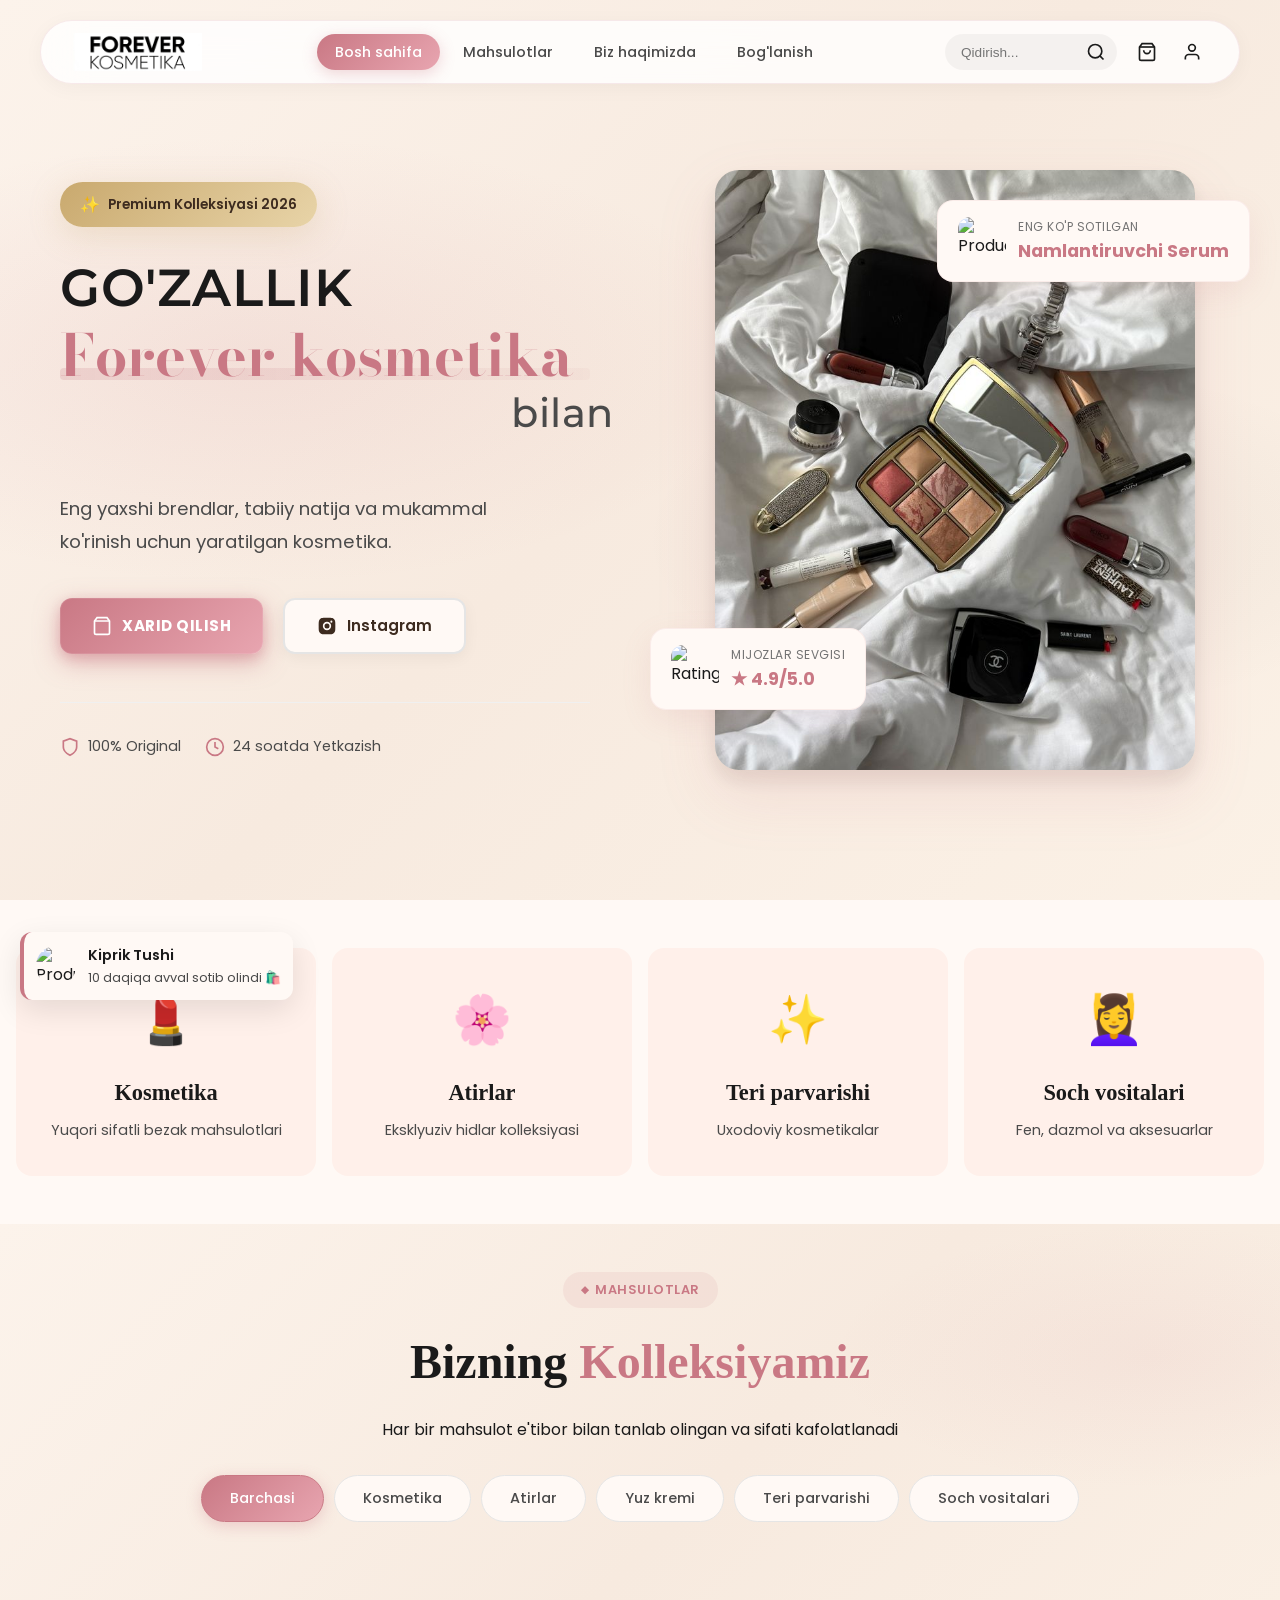
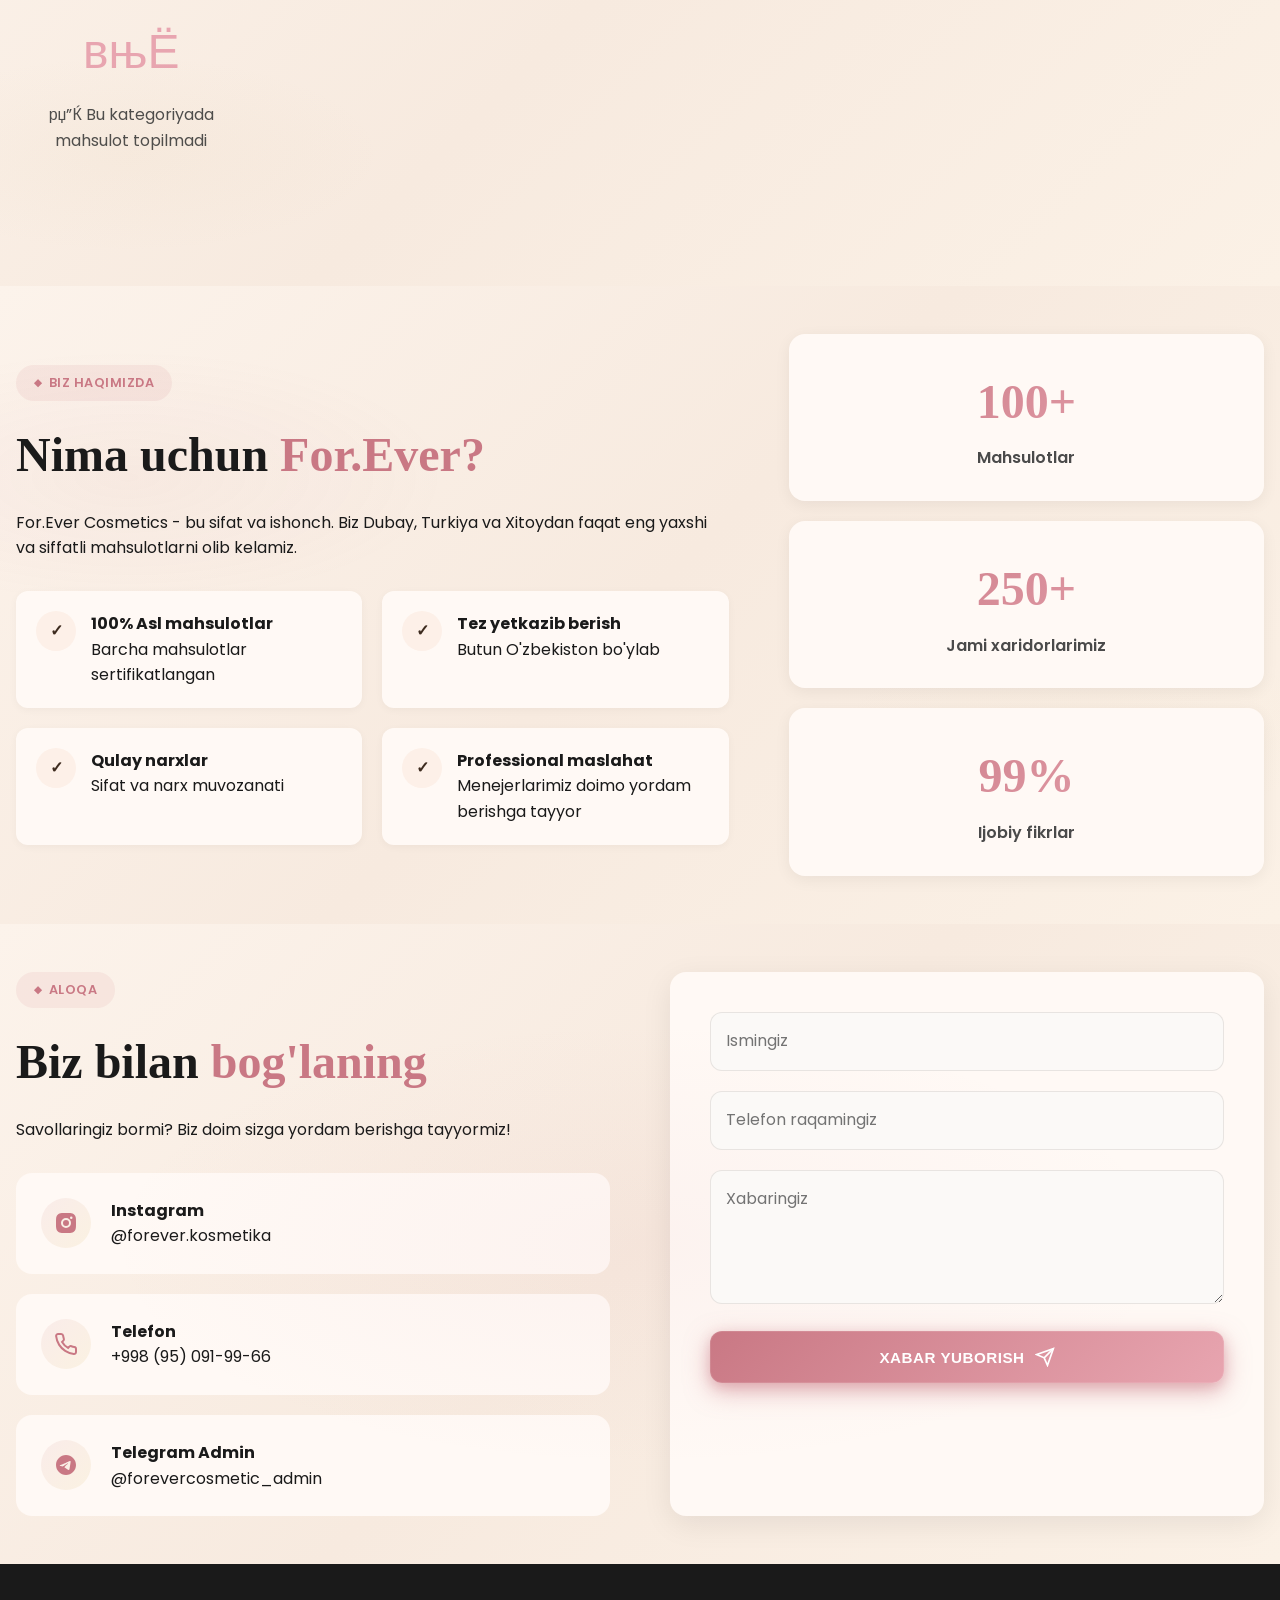
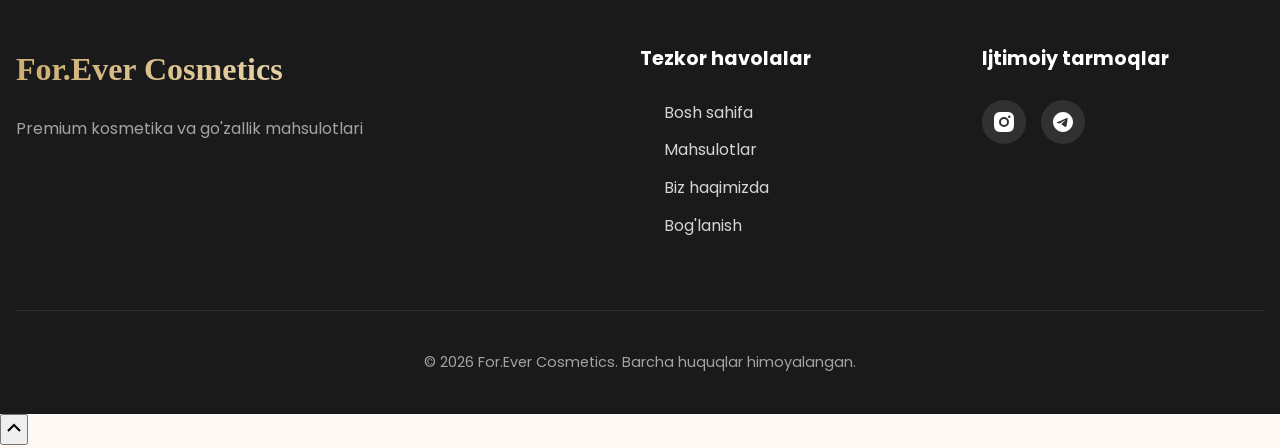
==== index.html @ 0f4b3304 "fix: improve Telegram order notification format - Switch from Markdown to HTML parse mode (more reli" ====
﻿<!DOCTYPE html>
<html lang="uz">

<head>
    <meta charset="UTF-8">
    <meta name="viewport" content="width=device-width, initial-scale=1.0">
    <meta name="description"
        content="For.Ever Cosmetics - Original kosmetika | 24 soatda yetkazib berish. Eng sifatli brendlar eng yaxshi narxlarda.">
    <title>Forever kosmetika — Original kosmetika | 24 soatda yetkazib berish</title>
    <link rel="icon" href="favicon.ico" type="image/x-icon">
    <link rel="icon" href="favicon-32x32.png" type="image/png" sizes="32x32">
    <link rel="apple-touch-icon" href="favicon-192x192.png">
    <link rel="stylesheet" href="styles.css?v=1577674811">
    <link rel="preconnect" href="https://fonts.googleapis.com">
    <link rel="preconnect" href="https://fonts.gstatic.com" crossorigin>
    <link href="https://fonts.googleapis.com/css2?family=Bodoni+Moda:ital,opsz,wght@0,6..96,400..900;1,6..96,400..900&family=Montserrat:wght@300;400;500;600;700&family=Poppins:wght@300;400;500;600;700;800;900&display=swap" rel="stylesheet">
    <link href="https://unpkg.com/aos@2.3.1/dist/aos.css" rel="stylesheet">
</head>

<body>
    <!-- Header -->
    <header class="header" id="siteHeader">
        <nav class="nav-container">
            <div class="logo">
                <a href="index.html">
                    <img src="assets/logo_navbar.png" alt="FOREVER KOSMETIKA" style="height: 38px; width: auto; display: block;">
                </a>
            </div>
            
            <div class="nav-menu-wrapper">
                <ul class="nav-menu">
                    <li><a href="#home" class="nav-link active">Bosh sahifa</a></li>
                    <li><a href="#products" class="nav-link">Mahsulotlar</a></li>
                    <li><a href="#about" class="nav-link">Biz haqimizda</a></li>
                    <li><a href="#contact" class="nav-link">Bog'lanish</a></li>
                </ul>
            </div>

            <div class="header-actions">
                <div class="search-wrapper">
                    <input type="text" class="search-input" placeholder="Qidirish..." id="searchInput">
                    <button class="action-btn search-trigger" title="Qidiruv">
                        <svg width="20" height="20" viewBox="0 0 24 24" fill="none" stroke="currentColor" stroke-width="2">
                            <circle cx="11" cy="11" r="8"></circle>
                            <line x1="21" y1="21" x2="16.65" y2="16.65"></line>
                        </svg>
                    </button>
                </div>

                <a href="cart.html" class="action-btn cart-btn-icon" title="Savat">
                    <svg width="20" height="20" viewBox="0 0 24 24" fill="none" stroke="currentColor" stroke-width="2">
                        <path d="M6 2L3 6v14a2 2 0 0 0 2 2h14a2 2 0 0 0 2-2V6l-3-4H6z"></path>
                        <path d="M3 6h18"></path>
                        <path d="M16 10a4 4 0 0 1-8 0"></path>
                    </svg>
                    <span class="cart-count">0</span>
                </a>
                <a href="profile.html" class="action-btn" title="Profil">
                    <svg width="20" height="20" viewBox="0 0 24 24" fill="none" stroke="currentColor" stroke-width="2">
                        <path d="M20 21v-2a4 4 0 0 0-4-4H8a4 4 0 0 0-4 4v2"></path>
                        <circle cx="12" cy="7" r="4"></circle>
                    </svg>
                </a>
                <button class="menu-toggle" id="menuToggle">
                    <span></span>
                    <span></span>
                    <span></span>
                </button>
            </div>
        </nav>
    </header>

    <!-- Hero Section -->
    <section class="hero" id="home">
        <div class="hero-decoration parallax-layer" data-speed="-1"></div>
        <div class="hero-decoration-2 parallax-layer" data-speed="1.5"></div>
        <div class="hero-container">
            <div class="hero-content" data-aos="fade-right">
                <div class="hero-badge" data-aos="zoom-in" data-aos-delay="200">Premium Kolleksiyasi 2026</div>
                <h1 class="hero-title">
                    <span class="title-part-1">Go'zallik</span>
                    <span class="accent-text">Forever kosmetika</span>
                    <span class="title-part-2">bilan</span>
                </h1>
                <p class="hero-subtitle">Eng yaxshi brendlar, tabiiy natija va mukammal ko'rinish uchun yaratilgan kosmetika.</p>
                <div class="hero-actions" data-aos="fade-up" data-aos-delay="400">
                    <a href="#products" class="btn btn-primary hover-expand">
                        <svg width="20" height="20" viewBox="0 0 24 24" fill="none" stroke="currentColor" stroke-width="2">
                            <path d="M6 2L3 6v14a2 2 0 0 0 2 2h14a2 2 0 0 0 2-2V6l-3-4H6z"></path>
                            <path d="M3 6h18"></path>
                        </svg>
                        Xarid Qilish
                    </a>
                    <a href="https://www.instagram.com/forever.kosmetika/" target="_blank" class="btn btn-secondary hover-expand">
                        <svg width="20" height="20" viewBox="0 0 24 24" fill="currentColor">
                            <path d="M12 2c2.717 0 3.056.01 4.122.06 1.065.05 1.79.217 2.428.465.66.254 1.216.598 1.772 1.153a4.908 4.908 0 0 1 1.153 1.772c.247.637.415 1.363.465 2.428.047 1.066.06 1.405.06 4.122 0 2.717-.01 3.056-.06 4.122-.05 1.065-.218 1.79-.465 2.428a4.883 4.883 0 0 1-1.153 1.772 4.915 4.915 0 0 1-1.772 1.153c-.637.247-1.363.415-2.428.465-1.066.047-1.405.06-4.122.06-2.717 0-3.056-.01-4.122-.06-1.065-.05-1.79-.218-2.428-.465a4.89 4.89 0 0 1-1.772-1.153 4.904 4.904 0 0 1-1.153-1.772c-.248-.637-.415-1.363-.465-2.428C2.013 15.056 2 14.717 2 12c0-2.717.01-3.056.06-4.122.05-1.066.217-1.79.465-2.428a4.88 4.88 0 0 1 1.153-1.772A4.897 4.897 0 0 1 5.45 2.525c.638-.248 1.362-.415 2.428-.465C8.944 2.013 9.283 2 12 2zm0 5a5 5 0 1 0 0 10 5 5 0 0 0 0-10zm6.5-.25a1.25 1.25 0 0 0-2.5 0 1.25 1.25 0 0 0 2.5 0zM12 9a3 3 0 1 1 0 6 3 3 0 0 1 0-6z"></path>
                        </svg>
                        Instagram
                    </a>
                </div>
                <div class="hero-trust" data-aos="fade-up" data-aos-delay="600">
                    <div class="trust-item">
                        <svg viewBox="0 0 24 24" fill="none" stroke="currentColor" stroke-width="2">
                            <path d="M12 22s8-4 8-10V5l-8-3-8 3v7c0 6 8 10 8 10z"></path>
                        </svg>
                        <span>100% Original</span>
                    </div>
                    <div class="trust-item">
                        <svg viewBox="0 0 24 24" fill="none" stroke="currentColor" stroke-width="2">
                            <circle cx="12" cy="12" r="10"></circle>
                            <polyline points="12 6 12 12 16 14"></polyline>
                        </svg>
                        <span>24 soatda Yetkazish</span>
                    </div>
                </div>
            </div>
            <div class="hero-visual" data-aos="fade-left" data-aos-delay="300">
                <div class="hero-image-wrapper slider-container">
                    <!-- Image Slider base frame -->
                    <img src="assets/hero-slide-1.jpg" alt="Premium Cosmetics" class="hero-img active slide-item">
                    <img src="assets/hero-slide-2.jpg" alt="Premium Care" class="hero-img slide-item">
                    <img src="assets/hero-slide-3.jpg" alt="Premium Beauty" class="hero-img slide-item">
                    <img src="assets/hero-slide-4.jpg" alt="Premium Quality" class="hero-img slide-item">
                </div>
                <div class="floating-card floating-card-1" data-aos="zoom-in" data-aos-delay="700">
                    <img src="https://images.unsplash.com/photo-1620916566398-39f1143ab7be?q=80&w=200&auto=format&fit=crop" alt="Product" id="heroBestSellerImg">
                    <div class="floating-card-text">
                        <span class="floating-card-label">Eng Ko'p Sotilgan</span>
                        <span class="floating-card-value" id="heroBestSellerName">Namlantiruvchi Serum</span>
                    </div>
                </div>
                <div class="floating-card floating-card-2" data-aos="zoom-in" data-aos-delay="900">
                    <img src="https://images.unsplash.com/photo-1570194065650-d99fb4b38b15?q=80&w=200&auto=format&fit=crop" alt="Rating">
                    <div class="floating-card-text">
                        <span class="floating-card-label">Mijozlar Sevgisi</span>
                        <span class="floating-card-value">★ 4.9/5.0</span>
                    </div>
                </div>
            </div>
        </div>
    </section>

    <!-- Categories -->
    <section class="categories">
        <div class="container">
            <div class="categories-grid">
                <div class="category-card" data-category="kosmetika" data-aos="fade-up" data-aos-delay="100">
                    <div class="category-icon">💄</div>
                    <h3>Kosmetika</h3>
                    <p>Yuqori sifatli bezak mahsulotlari</p>
                </div>
                <div class="category-card" data-category="atir" data-aos="fade-up" data-aos-delay="200">
                    <div class="category-icon">🌸</div>
                    <h3>Atirlar</h3>
                    <p>Eksklyuziv hidlar kolleksiyasi</p>
                </div>

                <div class="category-card" data-category="parvarish" data-aos="fade-up" data-aos-delay="300">
                    <div class="category-icon">✨</div>
                    <h3>Teri parvarishi</h3>
                    <p>Uxodoviy kosmetikalar</p>
                </div>
                <div class="category-card" data-category="soch" data-aos="fade-up" data-aos-delay="400">
                    <div class="category-icon">💆‍♀️</div>
                    <h3>Soch vositalari</h3>
                    <p>Fen, dazmol va aksesuarlar</p>
                </div>
            </div>
        </div>
    </section>

    <!-- Products Section -->
    <section class="products-section" id="products">
        <div class="container">
            <div class="section-header" data-aos="fade-up">
                <span class="section-badge">Mahsulotlar</span>
                <h2 class="section-title">Bizning <span class="gradient-text">Kolleksiyamiz</span></h2>
                <p class="section-description">Har bir mahsulot e'tibor bilan tanlab olingan va sifati kafolatlanadi</p>
            </div>

            <!-- Filter Buttons -->
            <div class="filter-buttons" data-aos="flip-up">
                <button class="filter-btn active" data-filter="all">Barchasi</button>
                <button class="filter-btn" data-filter="kosmetika">Kosmetika</button>
                <button class="filter-btn" data-filter="atir">Atirlar</button>
                <button class="filter-btn" data-filter="yuz kremi">Yuz kremi</button>
                <button class="filter-btn" data-filter="parvarish">Teri parvarishi</button>
                <button class="filter-btn" data-filter="soch">Soch vositalari</button>

            </div>

            <!-- Products Grid -->
            <div class="products-grid" id="productsGrid">
                <!-- Products will be loaded dynamically -->
                <div class="loading-state">
                    <div class="spinner"></div>
                    <p>Mahsulotlar yuklanmoqda...</p>
                </div>
            </div>
        </div>
    </section>

    <!-- About Section -->
    <section class="about-section" id="about">
        <div class="container">
            <div class="about-content">
                <div class="about-text" data-aos="fade-right">
                    <span class="section-badge">Biz haqimizda</span>
                    <h2 class="section-title">Nima uchun <span class="gradient-text">For.Ever?</span></h2>
                    <p>For.Ever Cosmetics - bu sifat va ishonch. Biz Dubay, Turkiya va Xitoydan faqat eng yaxshi va siffatli mahsulotlarni olib kelamiz.</p>
                    <div class="features-list">
                        <div class="feature-item" data-aos="fade-up" data-aos-delay="100">
                            <div class="feature-icon">✓</div>
                            <div>
                                <h4>100% Asl mahsulotlar</h4>
                                <p>Barcha mahsulotlar sertifikatlangan</p>
                            </div>
                        </div>
                        <div class="feature-item" data-aos="fade-up" data-aos-delay="200">
                            <div class="feature-icon">✓</div>
                            <div>
                                <h4>Tez yetkazib berish</h4>
                                <p>Butun O'zbekiston bo'ylab</p>
                            </div>
                        </div>
                        <div class="feature-item" data-aos="fade-up" data-aos-delay="300">
                            <div class="feature-icon">✓</div>
                            <div>
                                <h4>Qulay narxlar</h4>
                                <p>Sifat va narx muvozanati</p>
                            </div>
                        </div>
                        <div class="feature-item" data-aos="fade-up" data-aos-delay="400">
                            <div class="feature-icon">✓</div>
                            <div>
                                <h4>Professional maslahat</h4>
                                <p>Menejerlarimiz doimo yordam berishga tayyor</p>
                            </div>
                        </div>
                    </div>
                </div>
                <div class="about-stats" data-aos="fade-left">
                    <div class="stat-card">
                        <div class="stat-number">100+</div>
                        <div class="stat-label">Mahsulotlar</div>
                    </div>
                    <div class="stat-card">
                        <div class="stat-number" id="totalCustomersCount">...</div>
                        <div class="stat-label">Jami xaridorlarimiz</div>
                    </div>
                    <div class="stat-card">
                        <div class="stat-number">99%</div>
                        <div class="stat-label">Ijobiy fikrlar</div>
                    </div>
                </div>
            </div>
        </div>
    </section>

    <!-- Contact Section -->
    <section class="contact-section" id="contact">
        <div class="container">
            <div class="contact-content">
                <div class="contact-info">
                    <span class="section-badge">Aloqa</span>
                    <h2 class="section-title">Biz bilan <span class="gradient-text">bog'laning</span></h2>
                    <p>Savollaringiz bormi? Biz doim sizga yordam berishga tayyormiz!</p>

                    <div class="contact-methods">
                        <a href="https://www.instagram.com/forever.kosmetika/" class="contact-method" target="_blank">
                            <div class="method-icon">
                                <svg width="24" height="24" viewBox="0 0 24 24" fill="currentColor">
                                    <path
                                        d="M12 2c2.717 0 3.056.01 4.122.06 1.065.05 1.79.217 2.428.465.66.254 1.216.598 1.772 1.153a4.908 4.908 0 0 1 1.153 1.772c.247.637.415 1.363.465 2.428.047 1.066.06 1.405.06 4.122 0 2.717-.01 3.056-.06 4.122-.05 1.065-.218 1.79-.465 2.428a4.883 4.883 0 0 1-1.153 1.772 4.915 4.915 0 0 1-1.772 1.153c-.637.247-1.363.415-2.428.465-1.066.047-1.405.06-4.122.06-2.717 0-3.056-.01-4.122-.06-1.065-.05-1.79-.218-2.428-.465a4.89 4.89 0 0 1-1.772-1.153 4.904 4.904 0 0 1-1.153-1.772c-.248-.637-.415-1.363-.465-2.428C2.013 15.056 2 14.717 2 12c0-2.717.01-3.056.06-4.122.05-1.066.217-1.79.465-2.428a4.88 4.88 0 0 1 1.153-1.772A4.897 4.897 0 0 1 5.45 2.525c.638-.248 1.362-.415 2.428-.465C8.944 2.013 9.283 2 12 2zm0 5a5 5 0 1 0 0 10 5 5 0 0 0 0-10zm6.5-.25a1.25 1.25 0 0 0-2.5 0 1.25 1.25 0 0 0 2.5 0zM12 9a3 3 0 1 1 0 6 3 3 0 0 1 0-6z">
                                    </path>
                                </svg>
                            </div>
                            <div class="method-text">
                                <h4>Instagram</h4>
                                <p>@forever.kosmetika</p>
                            </div>
                        </a>

                        <a href="tel:+998950919966" class="contact-method">
                            <div class="method-icon">
                                <svg width="24" height="24" viewBox="0 0 24 24" fill="none" stroke="currentColor"
                                    stroke-width="2">
                                    <path
                                        d="M22 16.92v3a2 2 0 0 1-2.18 2 19.79 19.79 0 0 1-8.63-3.07 19.5 19.5 0 0 1-6-6 19.79 19.79 0 0 1-3.07-8.67A2 2 0 0 1 4.11 2h3a2 2 0 0 1 2 1.72 12.84 12.84 0 0 0 .7 2.81 2 2 0 0 1-.45 2.11L8.09 9.91a16 16 0 0 0 6 6l1.27-1.27a2 2 0 0 1 2.11-.45 12.84 12.84 0 0 0 2.81.7A2 2 0 0 1 22 16.92z">
                                    </path>
                                </svg>
                            </div>
                            <div class="method-text">
                                <h4>Telefon</h4>
                                <p>+998 (95) 091-99-66</p>
                            </div>
                        </a>

                        <a href="https://t.me/forevercosmetic_admin" class="contact-method" target="_blank">
                            <div class="method-icon">
                                <svg width="24" height="24" viewBox="0 0 24 24" fill="currentColor">
                                    <path
                                        d="M12 2C6.48 2 2 6.48 2 12s4.48 10 10 10 10-4.48 10-10S17.52 2 12 2zm4.64 6.8c-.15 1.58-.8 5.42-1.13 7.19-.14.75-.42 1-.68 1.03-.58.05-1.02-.38-1.58-.75-.88-.58-1.38-.94-2.23-1.5-.99-.65-.35-1.01.22-1.59.15-.15 2.71-2.48 2.76-2.69a.2.2 0 0 0-.05-.18c-.06-.05-.14-.03-.21-.02-.09.02-1.49.95-4.22 2.79-.4.27-.76.41-1.08.4-.36-.01-1.04-.2-1.55-.37-.63-.2-1.12-.31-1.08-.66.02-.18.27-.36.74-.55 2.92-1.27 4.86-2.11 5.83-2.51 2.78-1.16 3.35-1.36 3.73-1.36.08 0 .27.02.39.12.1.08.13.19.14.27-.01.06.01.24 0 .38z">
                                    </path>
                                </svg>
                            </div>
                            <div class="method-text">
                                <h4>Telegram Admin</h4>
                                <p>@forevercosmetic_admin</p>
                            </div>
                        </a>
                    </div>
                </div>

                <div class="contact-form-wrapper">
                    <form class="contact-form" id="contactForm">
                        <div class="form-group">
                            <input type="text" id="name" required placeholder=" ">
                            <label for="name">Ismingiz</label>
                        </div>
                        <div class="form-group">
                            <input type="tel" id="phone" required placeholder=" ">
                            <label for="phone">Telefon raqamingiz</label>
                        </div>
                        <div class="form-group">
                            <textarea id="message" rows="4" required placeholder=" "></textarea>
                            <label for="message">Xabaringiz</label>
                        </div>
                        <button type="submit" class="btn btn-primary btn-full">
                            Xabar yuborish
                            <svg width="20" height="20" viewBox="0 0 24 24" fill="none" stroke="currentColor"
                                stroke-width="2">
                                <line x1="22" y1="2" x2="11" y2="13"></line>
                                <polygon points="22 2 15 22 11 13 2 9 22 2"></polygon>
                            </svg>
                        </button>
                    </form>
                </div>
            </div>
        </div>
    </section>

    <!-- Footer -->
    <footer class="footer">
        <div class="container">
            <div class="footer-content">
                <div class="footer-brand">
                    <h3>For.Ever Cosmetics</h3>
                    <p>Premium kosmetika va go'zallik mahsulotlari</p>
                </div>
                <div class="footer-links">
                    <h4>Tezkor havolalar</h4>
                    <ul>
                        <li><a href="#home">Bosh sahifa</a></li>
                        <li><a href="#products">Mahsulotlar</a></li>
                        <li><a href="#about">Biz haqimizda</a></li>
                        <li><a href="#contact">Bog'lanish</a></li>
                    </ul>
                </div>
                <div class="footer-social">
                    <h4>Ijtimoiy tarmoqlar</h4>
                    <div class="social-icons">
                        <a href="https://www.instagram.com/forever.kosmetika/" target="_blank" class="social-icon">
                            <svg width="24" height="24" viewBox="0 0 24 24" fill="currentColor">
                                <path
                                    d="M12 2c2.717 0 3.056.01 4.122.06 1.065.05 1.79.217 2.428.465.66.254 1.216.598 1.772 1.153a4.908 4.908 0 0 1 1.153 1.772c.247.637.415 1.363.465 2.428.047 1.066.06 1.405.06 4.122 0 2.717-.01 3.056-.06 4.122-.05 1.065-.218 1.79-.465 2.428a4.883 4.883 0 0 1-1.153 1.772 4.915 4.915 0 0 1-1.772 1.153c-.637.247-1.363.415-2.428.465-1.066.047-1.405.06-4.122.06-2.717 0-3.056-.01-4.122-.06-1.065-.05-1.79-.218-2.428-.465a4.89 4.89 0 0 1-1.772-1.153 4.904 4.904 0 0 1-1.153-1.772c-.248-.637-.415-1.363-.465-2.428C2.013 15.056 2 14.717 2 12c0-2.717.01-3.056.06-4.122.05-1.066.217-1.79.465-2.428a4.88 4.88 0 0 1 1.153-1.772A4.897 4.897 0 0 1 5.45 2.525c.638-.248 1.362-.415 2.428-.465C8.944 2.013 9.283 2 12 2zm0 5a5 5 0 1 0 0 10 5 5 0 0 0 0-10zm6.5-.25a1.25 1.25 0 0 0-2.5 0 1.25 1.25 0 0 0 2.5 0zM12 9a3 3 0 1 1 0 6 3 3 0 0 1 0-6z">
                                </path>
                            </svg>
                        </a>
                        <a href="https://t.me/forevercosmetic_admin" target="_blank" class="social-icon">
                            <svg width="24" height="24" viewBox="0 0 24 24" fill="currentColor">
                                <path
                                    d="M12 2C6.48 2 2 6.48 2 12s4.48 10 10 10 10-4.48 10-10S17.52 2 12 2zm4.64 6.8c-.15 1.58-.8 5.42-1.13 7.19-.14.75-.42 1-.68 1.03-.58.05-1.02-.38-1.58-.75-.88-.58-1.38-.94-2.23-1.5-.99-.65-.35-1.01.22-1.59.15-.15 2.71-2.48 2.76-2.69a.2.2 0 0 0-.05-.18c-.06-.05-.14-.03-.21-.02-.09.02-1.49.95-4.22 2.79-.4.27-.76.41-1.08.4-.36-.01-1.04-.2-1.55-.37-.63-.2-1.12-.31-1.08-.66.02-.18.27-.36.74-.55 2.92-1.27 4.86-2.11 5.83-2.51 2.78-1.16 3.35-1.36 3.73-1.36.08 0 .27.02.39.12.1.08.13.19.14.27-.01.06.01.24 0 .38z">
                                </path>
                            </svg>
                        </a>
                    </div>
                </div>
            </div>
            <div class="footer-bottom">
                <p>&copy; 2026 For.Ever Cosmetics. Barcha huquqlar himoyalangan.</p>
            </div>
        </div>
    </footer>

    <!-- Product Detail Modal -->
    <div id="productDetailModal" class="modal">
        <div class="modal-content product-detail-content">
            <button class="modal-close detail-close" onclick="closeProductDetailModal()">&times;</button>
            <div class="product-detail-layout">
                <div class="product-detail-image">
                    <div class="detail-image-slider">
                        <img id="detailImage" src="" alt="">
                        <button type="button" class="image-nav prev" id="detailPrev" aria-label="Oldingi rasm">
                            <svg viewBox="0 0 24 24" fill="none" stroke="currentColor" stroke-width="2.5" stroke-linecap="round" stroke-linejoin="round">
                                <polyline points="15 18 9 12 15 6"></polyline>
                            </svg>
                        </button>
                        <button type="button" class="image-nav next" id="detailNext" aria-label="Keyingi rasm">
                            <svg viewBox="0 0 24 24" fill="none" stroke="currentColor" stroke-width="2.5" stroke-linecap="round" stroke-linejoin="round">
                                <polyline points="9 18 15 12 9 6"></polyline>
                            </svg>
                        </button>
                    </div>
                </div>
                <div class="product-detail-info">
                    <h2 id="detailName"></h2>
                    <div class="detail-price-row">
                        <span id="detailPrice" class="detail-price"></span>
                    </div>
                    <div id="detailBrandRow" class="detail-brand-row" style="display: none; margin-bottom: 12px; font-size: 0.95rem; color: #8b8b9f; font-weight: 500; display: flex; align-items: center; gap: 6px;">
                        <svg width="16" height="16" viewBox="0 0 24 24" fill="none" stroke="currentColor" stroke-width="2" stroke-linecap="round" stroke-linejoin="round">
                            <path d="M20.59 13.41l-7.17 7.17a2 2 0 0 1-2.83 0L2 12V2h10l8.59 8.59a2 2 0 0 1 0 2.82z"></path>
                            <line x1="7" y1="7" x2="7.01" y2="7"></line>
                        </svg>
                        <span id="detailBrand"></span>
                    </div>
                    <div class="detail-rating">
                        <svg width="16" height="16" viewBox="0 0 24 24" fill="#FFB547" stroke="#FFB547">
                            <polygon
                                points="12 2 15.09 8.26 22 9.27 17 14.14 18.18 21.02 12 17.77 5.82 21.02 7 14.14 2 9.27 8.91 8.26 12 2">
                            </polygon>
                        </svg>
                        <span id="detailRating">4.9</span>
                    </div>
                    <div class="detail-description">
                        <h3>Mahsulot haqida</h3>
                        <p id="detailDescription"></p>
                    </div>
                    <div class="detail-footer" id="detailFooter">
                        <div class="product-detail-actions">
                            <div class="qty-counter">
                                <button class="qty-btn" id="modalQtyMinus">-</button>
                                <span class="qty-display" id="modalQty">1</span>
                                <button class="qty-btn" id="modalQtyPlus">+</button>
                            </div>
                            <button class="btn btn-primary btn-full buyurtma-btn" id="modalBuyurtmaBtn" style="background: linear-gradient(135deg, #C97884 0%, #E8A5B0 100%); border: none; display: flex; align-items: center; justify-content: center; gap: 8px;">
                                <svg width="20" height="20" viewBox="0 0 24 24" fill="none" stroke="currentColor" stroke-width="2" stroke-linecap="round" stroke-linejoin="round">
                                    <circle cx="9" cy="21" r="1"></circle>
                                    <circle cx="20" cy="21" r="1"></circle>
                                    <path d="M1 1h4l2.68 13.39a2 2 0 0 0 2 1.61h9.72a2 2 0 0 0 2-1.61L23 6H6"></path>
                                </svg>
                                Tanlash
                            </button>
                        </div>
                    </div>
                </div>
            </div>
        </div>
    </div>


    <!-- Mobile Bottom Navigation -->
    <div class="mobile-bottom-nav">
        <a href="#home" class="nav-item active">
            <svg width="24" height="24" viewBox="0 0 24 24" fill="none" stroke="currentColor" stroke-width="2">
                <path d="M3 9l9-7 9 7v11a2 2 0 0 1-2 2H5a2 2 0 0 1-2-2z"></path>
                <polyline points="9 22 9 12 15 12 15 22"></polyline>
            </svg>
            <span>Bosh sahifa</span>
        </a>
        <a href="#products" class="nav-item">
            <svg width="24" height="24" viewBox="0 0 24 24" fill="none" stroke="currentColor" stroke-width="2">
                <rect x="3" y="3" width="7" height="7"></rect>
                <rect x="14" y="3" width="7" height="7"></rect>
                <rect x="14" y="14" width="7" height="7"></rect>
                <rect x="3" y="14" width="7" height="7"></rect>
            </svg>
            <span>Katalog</span>
        </a>
        <a href="https://www.instagram.com/forever.kosmetika/" target="_blank" class="nav-item">
            <svg width="24" height="24" viewBox="0 0 24 24" fill="currentColor">
                <path d="M12 2c2.717 0 3.056.01 4.122.06 1.065.05 1.79.217 2.428.465.66.254 1.216.598 1.772 1.153a4.908 4.908 0 0 1 1.153 1.772c.247.637.415 1.363.465 2.428.047 1.066.06 1.405.06 4.122 0 2.717-.01 3.056-.06 4.122-.05 1.065-.218 1.79-.465 2.428a4.883 4.883 0 0 1-1.153 1.772 4.915 4.915 0 0 1-1.772 1.153c-.637.247-1.363.415-2.428.465-1.066.047-1.405.06-4.122.06-2.717 0-3.056-.01-4.122-.06-1.065-.05-1.79-.218-2.428-.465a4.89 4.89 0 0 1-1.772-1.153 4.904 4.904 0 0 1-1.153-1.772c-.248-.637-.415-1.363-.465-2.428C2.013 15.056 2 14.717 2 12c0-2.717.01-3.056.06-4.122.05-1.066.217-1.79.465-2.428a4.88 4.88 0 0 1 1.153-1.772A4.897 4.897 0 0 1 5.45 2.525c.638-.248 1.362-.415 2.428-.465C8.944 2.013 9.283 2 12 2zm0 5a5 5 0 1 0 0 10 5 5 0 0 0 0-10zm6.5-.25a1.25 1.25 0 0 0-2.5 0 1.25 1.25 0 0 0 2.5 0zM12 9a3 3 0 1 1 0 6 3 3 0 0 1 0-6z"></path>
            </svg>
            <span>Instagram</span>
        </a>
        <a href="cart.html" class="nav-item cart-btn-mobile">
            <div class="nav-icon-wrapper">
                <svg width="24" height="24" viewBox="0 0 24 24" fill="none" stroke="currentColor" stroke-width="2">
                    <path d="M6 2L3 6v14a2 2 0 0 0 2 2h14a2 2 0 0 0 2-2V6l-3-4H6z"></path>
                    <path d="M3 6h18"></path>
                    <path d="M16 10a4 4 0 0 1-8 0"></path>
                </svg>
                <span class="cart-count">0</span>
            </div>
            <span>Savat</span>
        </a>
        <a href="profile.html" class="nav-item">
            <svg width="24" height="24" viewBox="0 0 24 24" fill="none" stroke="currentColor" stroke-width="2">
                <path d="M20 21v-2a4 4 0 0 0-4-4H8a4 4 0 0 0-4 4v2"></path>
                <circle cx="12" cy="7" r="4"></circle>
            </svg>
            <span>Profil</span>
        </a>
    </div>

    <!-- Sticky Buy Button -->
    <div class="sticky-buy-button" id="stickyBuyButton">
        <button id="stickyBuyBtn">
            <svg width="20" height="20" viewBox="0 0 24 24" fill="none" stroke="currentColor" stroke-width="2">
                <circle cx="9" cy="21" r="1"></circle>
                <circle cx="20" cy="21" r="1"></circle>
                <path d="M1 1h4l2.68 13.39a2 2 0 0 0 2 1.61h9.72a2 2 0 0 0 2-1.61L23 6H6"></path>
            </svg>
            <span id="stickyBuyText">Savat</span>
        </button>
    </div>

    <!-- Scroll to Top Button -->
    <button class="scroll-to-top" id="scrollToTopBtn" aria-label="Yuqoriga qaytish">
        <svg width="24" height="24" viewBox="0 0 24 24" fill="none" stroke="currentColor" stroke-width="2">
            <polyline points="18 15 12 9 6 15"></polyline>
        </svg>
    </button>

    <!-- Firebase SDK -->
    <script src="https://www.gstatic.com/firebasejs/9.23.0/firebase-app-compat.js"></script>
    <script src="https://www.gstatic.com/firebasejs/9.23.0/firebase-firestore-compat.js"></script>
    <script src="https://www.gstatic.com/firebasejs/9.23.0/firebase-storage-compat.js"></script>
    <script src="firebase-config.js"></script>
    <script src="firebase-db.js?v=1577674811"></script>


    <!-- Social Proof Toast -->
    <div class="social-proof-toast" id="socialProofToast">
        <div class="toast-content">
            <img src="" alt="Product" id="toastImage">
            <div class="toast-text">
                <span id="toastName">Kiprik Tushi</span>
                <p id="toastAction">10 daqiqa avval sotib olindi 🛍️</p>
            </div>
        </div>
    </div>

    <!-- Telegram & Main Scripts -->
    <script src="telegram-config.js?v=1577674811"></script>
    <script src="telegram-contact.js?v=1577674811"></script>
    <script src="script.js?v=1577674811"></script>
    <script>
    // Jami xaridorlar sonini Firebase'dan olish
    async function loadCustomersCount() {
        const el = document.getElementById('totalCustomersCount');
        if (!el) return;
        try {
            // Firestore'dan orders sonini to'g'ridan olish
            if (typeof ordersCollection !== 'undefined') {
                const snapshot = await ordersCollection.get();
                const count = snapshot.size;
                el.textContent = count + ' ta';
            } else if (typeof firebaseGetOrders === 'function') {
                const orders = await firebaseGetOrders();
                el.textContent = orders.length + ' ta';
            } else {
                el.textContent = '250+';
            }
        } catch (e) {
            console.error('Xaridorlar sonini olishda xatolik:', e);
            el.textContent = '250+';
        }
    }
    // Firebase tayyor bo'lgandan keyin yuklash
    if (document.readyState === 'loading') {
        document.addEventListener('DOMContentLoaded', () => setTimeout(loadCustomersCount, 1500));
    } else {
        setTimeout(loadCustomersCount, 1500);
    }
    </script>
    <script src="mobile-ux.js?v=1577674811"></script> <!-- Mobile UX Optimization -->
    <script src="https://unpkg.com/aos@2.3.1/dist/aos.js"></script>
    <script>
        AOS.init({
            duration: 800,
            once: true,
            offset: 100
        });
    </script>
</body>

</html>
---- styles.css ----
﻿/* ================================
   RESET & BASE STYLES
   ================================ */
* {
    margin: 0;
    padding: 0;
    box-sizing: border-box;
}

:root {
    /* ========================================
       FOR.EVER COSMETICS - PREMIUM COLOR SYSTEM
       Brand Identity: Luxury Beauty E-Commerce
       Strategy: High-Conversion + Premium Feel
       ======================================== */
    
    /* --- PRIMARY BRAND COLORS --- */
    /* Main brand identity - Deep sophisticated brown */
    --primary-color: #3D2B1F;
    --primary-dark: #2A1D15;
    --primary-light: #5A4030;
    
    /* --- POWER ACCENT (CONVERSION) --- */
    /* Rose/Pink - Feminine, premium, cosmetics-appropriate */
    --accent-color: #C97884;
    --accent-light: #E8A5B0;
    --accent-dark: #A85A66;
    --accent-gradient: linear-gradient(135deg, #C97884 0%, #E8A5B0 100%);
    
    /* Luxury Gold - For premium highlights */
    --gold-color: #C9A96E;
    --gold-light: #E8D4A8;
    --gold-dark: #A88B4A;
    --gold-gradient: linear-gradient(135deg, #C9A96E 0%, #E8D4A8 50%, #A88B4A 100%);
    
    /* --- BACKGROUND PALETTE --- */
    /* Light, airy, feminine backgrounds */
    --bg-white: #FFF9F5;
    --bg-cream: #FFF5EF;
    --bg-beige: #FDF0E8;
    --bg-warm: #FFFAF7;
    --bg-elevated: #FFFFFF;
    --bg-primary: #FFF9F5;
    --bg-secondary: #FFF0EA;
    
    /* --- TEXT COLORS --- */
    /* High contrast for readability */
    --text-primary: #1A1A1A;
    --text-secondary: #4A4A4A;
    --text-muted: #737373;
    --text-light: #A3A3A3;
    --text-inverse: #FFFFFF;
    
    /* --- CTA / CONVERSION COLORS --- */
    /* Warm rose - soft but action-driving */
    --cta-primary: #C97884;
    --cta-hover: #B5626E;
    --cta-active: #A85A66;
    --cta-gradient: linear-gradient(135deg, #C97884 0%, #E8A5B0 100%);
    --cta-glow: rgba(201, 120, 132, 0.35);
    
    /* Secondary CTA - Gold for premium actions */
    --cta-secondary: #C9A96E;
    --cta-secondary-hover: #A88B4A;
    
    /* --- UI ELEMENT COLORS --- */
    /* Navigation */
    --nav-bg: rgba(255, 255, 255, 0.95);
    --nav-bg-scroll: #FFFFFF;
    --nav-text: #3D2B1F;
    --nav-text-hover: #C97884;
    --nav-border: rgba(201, 120, 132, 0.15);
    
    /* Cards & Surfaces */
    --card-bg: #FFFFFF;
    --card-border: #E5E5E5;
    --card-shadow: 0 4px 20px rgba(0, 0, 0, 0.06);
    --card-hover-shadow: 0 12px 40px rgba(201, 120, 132, 0.15);
    
    /* Product Cards */
    --product-card-bg: #FFFFFF;
    --product-price: #C97884;
    --product-price-old: #A3A3A3;
    
    /* Badges */
    --badge-sale-bg: #EF4444;
    --badge-sale-text: #FFFFFF;
    --badge-new-bg: #C97884;
    --badge-new-text: #FFFFFF;
    --badge-bestseller-bg: #C9A96E;
    --badge-bestseller-text: #1A1A1A;
    --badge-premium-bg: linear-gradient(135deg, #C9A96E 0%, #E8D4A8 100%);
    --badge-premium-text: #3D2B1F;
    
    /* Ratings */
    --star-filled: #FFB800;
    --star-empty: #E5E5E5;
    --rating-text: #4A4A4A;
    
    /* Forms & Inputs */
    --input-bg: #FFFFFF;
    --input-border: #E5E5E5;
    --input-focus: #C97884;
    --input-focus-ring: rgba(201, 120, 132, 0.2);
    --placeholder: #A3A3A3;
    --label: #4A4A4A;
    
    /* Buttons - Standard */
    --btn-primary-bg: #C97884;
    --btn-primary-hover: #B5626E;
    --btn-primary-text: #FFFFFF;
    --btn-secondary-bg: transparent;
    --btn-secondary-border: #C97884;
    --btn-secondary-text: #C97884;
    --btn-secondary-hover: rgba(201, 120, 132, 0.05);
    
    /* Buttons - Filled Dark */
    --btn-filled-bg: linear-gradient(135deg, #C97884 0%, #E8A5B0 100%);
    --btn-filled-hover: linear-gradient(135deg, #B5626E 0%, #C97884 100%);
    --btn-filled-text: #FFFFFF;
    
    /* Borders & Dividers */
    --border-light: #F0F0F0;
    --border-medium: #E5E5E5;
    --border-strong: #D4D4D4;
    --divider: linear-gradient(90deg, transparent, #E5E5E5, transparent);
    
    /* Hero Section */
    --hero-bg: linear-gradient(135deg, #FCF3EB 0%, #F7EADF 50%, #FBF1E6 100%);
    --hero-accent: rgba(201, 120, 132, 0.1);
    --hero-glow: radial-gradient(circle at 30% 50%, rgba(201, 120, 132, 0.15) 0%, transparent 50%);
    
    /* Footer */
    --footer-bg: #1A1A1A;
    --footer-text: #FFFFFF;
    --footer-muted: #A3A3A3;
    --footer-link: #D4D4D4;
    --footer-link-hover: #E8A5B0;
    
    /* Status Colors */
    --success: #10B981;
    --success-bg: rgba(16, 185, 129, 0.1);
    --error: #EF4444;
    --error-bg: rgba(239, 68, 68, 0.1);
    --warning: #F59E0B;
    --info: #3B82F6;
    
    /* --- SHADOWS --- */
    --shadow-sm: 0 2px 8px rgba(0, 0, 0, 0.04);
    --shadow-md: 0 4px 16px rgba(0, 0, 0, 0.06);
    --shadow-lg: 0 8px 30px rgba(0, 0, 0, 0.08);
    --shadow-xl: 0 12px 40px rgba(0, 0, 0, 0.12);
    --shadow-premium: 0 8px 32px rgba(201, 120, 132, 0.2);
    --shadow-gold: 0 8px 32px rgba(201, 169, 110, 0.25);
    --shadow-nav: 0 4px 20px rgba(0, 0, 0, 0.04);
    
    /* --- GRADIENTS --- */
    --gradient-premium: linear-gradient(135deg, #C97884 0%, #B5626E 100%);
    --gradient-gold: linear-gradient(135deg, #C9A96E 0%, #E8D4A8 50%, #C9A96E 100%);
    --gradient-warm: linear-gradient(135deg, #FDF9F6 0%, #F5EFEB 100%);
    --gradient-dark: linear-gradient(135deg, #1A1A1A 0%, #2A2A2A 100%);
    
    /* --- ANIMATIONS --- */
    --transition: all 0.3s cubic-bezier(0.4, 0, 0.2, 1);
    --transition-base: all 0.3s ease;
    --transition-fast: all 0.15s ease;
    --transition-bounce: all 0.4s cubic-bezier(0.34, 1.56, 0.64, 1);
    
    /* --- TYPOGRAPHY --- */
    --font-primary: 'Poppins', -apple-system, BlinkMacSystemFont, sans-serif;
    --font-serif: 'Cormorant Garamond', Georgia, serif;
    --font-display: 'Cormorant Garamond', Georgia, serif;
    
    /* --- SPACING --- */
    --spacing-xs: 0.25rem;
    --spacing-sm: 0.5rem;
    --spacing-md: 1rem;
    --spacing-lg: 2rem;
    --spacing-xl: 3rem;
    --spacing-2xl: 4rem;
    
    /* --- RADIUS --- */
    --radius-sm: 8px;
    --radius-md: 12px;
    --radius-lg: 16px;
    --radius-xl: 24px;
    --radius-full: 9999px;
}

html {
    scroll-behavior: smooth;
}

body {
    font-family: var(--font-primary);
    color: var(--text-primary);
    background: var(--bg-primary);
    line-height: 1.6;
    overflow-x: hidden;
}

.container {
    max-width: 1280px;
    margin: 0 auto;
    padding: 0 var(--spacing-md);
}

/* ================================
   HEADER & CAPSULE NAVIGATION
   ================================ */
.header {
    position: fixed;
    top: 20px;
    left: 0;
    right: 0;
    z-index: 1000;
    background: transparent;
    transition: var(--transition);
}

.nav-container {
    max-width: 1200px;
    margin: 0 auto;
    background: var(--nav-bg);
    backdrop-filter: blur(20px);
    border-radius: 100px;
    padding: 12px 32px;
    display: flex;
    align-items: center;
    justify-content: space-between;
    box-shadow: var(--shadow-nav);
    border: 1px solid var(--nav-border);
    transition: var(--transition);
}

.logo-text {
    font-family: var(--font-serif);
    font-size: 1.8rem;
    font-weight: 700;
    color: var(--text-primary);
    letter-spacing: -0.02em;
}

.nav-menu-wrapper {
    flex: 1;
    display: flex;
    justify-content: center;
}

.nav-menu {
    display: flex;
    list-style: none;
    gap: 5px;
}

.nav-link {
    text-decoration: none;
    color: var(--text-secondary);
    font-weight: 500;
    font-size: 0.9rem;
    padding: 8px 18px;
    border-radius: 100px;
    transition: var(--transition);
}

.nav-link:hover {
    color: var(--nav-text-hover);
    background: rgba(201, 120, 132, 0.08);
}

.nav-link.active {
    background: var(--accent-gradient);
    color: white;
    box-shadow: 0 4px 15px rgba(201, 120, 132, 0.3);
}

.header-actions {
    display: flex;
    align-items: center;
    gap: 15px;
}

.action-btn {
    background: none;
    border: none;
    cursor: pointer;
    color: var(--text-primary);
    display: flex;
    align-items: center;
    justify-content: center;
    padding: 5px;
    transition: var(--transition);
    position: relative;
    text-decoration: none;
}

.action-btn:hover {
    transform: scale(1.1);
    color: var(--accent-color);
}

.action-btn .cart-count {
    position: absolute;
    top: -4px;
    right: -4px;
    background: var(--cta-primary);
    color: white;
    font-size: 0.65rem;
    font-weight: 700;
    width: 18px;
    height: 18px;
    border-radius: 50%;
    display: flex;
    align-items: center;
    justify-content: center;
    box-shadow: 0 2px 8px rgba(201, 120, 132, 0.4);
}

.menu-toggle {
    display: none;
}

/* ================================
   HERO SECTION - PREMIUM REDESIGN
   ================================ */
.hero {
    min-height: 100vh;
    background: var(--hero-bg);
    padding-top: 140px;
    padding-bottom: 100px;
    display: flex;
    align-items: center;
    position: relative;
    overflow: hidden;
}

/* Soft gradient overlay */
.hero::before {
    content: '';
    position: absolute;
    inset: 0;
    background: 
        radial-gradient(ellipse 80% 50% at 20% 40%, rgba(201, 120, 132, 0.12) 0%, transparent 50%),
        radial-gradient(ellipse 60% 40% at 80% 60%, rgba(61, 43, 31, 0.06) 0%, transparent 50%);
    pointer-events: none;
}

/* Decorative elements */
.hero-decoration {
    position: absolute;
    width: 100%;
    height: 100%;
    top: 0;
    left: 0;
    pointer-events: none;
    overflow: hidden;
}

.hero-decoration::before {
    content: '';
    position: absolute;
    width: 500px;
    height: 500px;
    border: 1px solid rgba(201, 120, 132, 0.15);
    border-radius: 50%;
    top: -100px;
    right: -100px;
    animation: rotate 30s linear infinite;
}

.hero-decoration::after {
    content: '';
    position: absolute;
    width: 300px;
    height: 300px;
    border: 1px solid rgba(212, 175, 55, 0.2);
    border-radius: 50%;
    bottom: -50px;
    left: -50px;
    animation: rotate 25s linear infinite reverse;
}

@keyframes rotate {
    from { transform: rotate(0deg); }
    to { transform: rotate(360deg); }
}

.hero-container {
    max-width: 1280px;
    margin: 0 auto;
    padding: 0 60px;
    display: grid;
    grid-template-columns: 1fr 1fr;
    gap: 100px;
    align-items: center;
    width: 100%;
    position: relative;
    z-index: 2;
}

/* Left Content Area */
.hero-content {
    display: flex;
    flex-direction: column;
    gap: 32px;
    animation: fadeInUp 1s ease-out;
}

@keyframes fadeInUp {
    from {
        opacity: 0;
        transform: translateY(30px);
    }
    to {
        opacity: 1;
        transform: translateY(0);
    }
}

/* Premium Badge */
.hero-badge {
    display: inline-flex;
    align-items: center;
    gap: 8px;
    padding: 10px 20px;
    background: var(--badge-premium-bg);
    border: none;
    border-radius: 100px;
    font-size: 0.85rem;
    font-weight: 600;
    color: var(--badge-premium-text);
    width: fit-content;
    box-shadow: var(--shadow-gold);
}

.hero-badge::before {
    content: '✨';
    font-size: 1rem;
}

/* Main Title */
.hero-title {
    font-size: clamp(2.8rem, 4.5vw, 4rem);
    line-height: 1.1;
    color: var(--text-primary);
    margin-bottom: 25px;
    display: flex;
    flex-direction: column;
    gap: 8px;
}

.title-part-1 {
    font-family: 'Montserrat', sans-serif;
    font-weight: 600;
    font-size: 0.9em;
    color: var(--text-primary);
    letter-spacing: 1px;
    text-transform: uppercase;
}

.title-part-2 {
    font-family: 'Montserrat', sans-serif;
    font-weight: 500;
    font-size: 0.7em;
    color: var(--text-secondary);
    letter-spacing: 0.5px;
    align-self: flex-end;
    margin-top: -5px;
    padding-right: 5%;
    transform: translateX(50px);
}

.accent-text {
    font-family: 'Bodoni Moda', serif;
    color: var(--accent-color);
    font-style: normal;
    font-weight: 700;
    position: relative;
    display: inline-block;
    white-space: nowrap;
}

.accent-text::after {
    content: '';
    position: absolute;
    bottom: 8px;
    left: 0;
    width: 100%;
    height: 12px;
    background: linear-gradient(90deg, rgba(201, 120, 132, 0.2), rgba(201, 120, 132, 0.05));
    z-index: -1;
    border-radius: 4px;
}

/* Subtitle */
.hero-subtitle {
    font-size: 1.15rem;
    color: var(--text-secondary);
    line-height: 1.8;
    max-width: 450px;
}

/* Hero Actions Wrapper */
.hero-actions {
    display: flex;
    align-items: center;
    gap: 20px;
    margin-top: 8px;
}

.hero-actions .btn {
    height: 56px;
    padding: 0 32px;
    display: flex;
    align-items: center;
    justify-content: center;
}

/* Ensure secondary button in hero matches the primary's feel */
.hero-actions .btn-secondary {
    font-size: 0.95rem;
    font-weight: 600;
}

/* ========================================
   HIGH-CONVERSION CTA BUTTON SYSTEM
   ======================================== */

/* Base Button Styles */
.btn {
    padding: 16px 36px;
    border-radius: 12px;
    font-weight: 600;
    font-size: 1rem;
    text-decoration: none;
    transition: all 0.4s cubic-bezier(0.16, 1, 0.3, 1);
    display: inline-flex;
    align-items: center;
    justify-content: center;
    gap: 10px;
    cursor: pointer;
    border: none;
    position: relative;
    overflow: hidden;
}

/* PRIMARY CTA - Deep Purple (High Conversion) */
.btn-primary {
    background: var(--cta-gradient);
    color: white;
    box-shadow: 
        0 8px 25px rgba(201, 120, 132, 0.5),
        0 4px 12px rgba(201, 120, 132, 0.3),
        0 0 0 1px rgba(255, 255, 255, 0.1) inset;
    position: relative;
    overflow: hidden;
    font-weight: 700;
    letter-spacing: 0.5px;
    text-transform: uppercase;
    font-size: 0.95rem;
}

.btn-primary::before {
    content: '';
    position: absolute;
    top: 0;
    left: -100%;
    width: 100%;
    height: 100%;
    background: linear-gradient(90deg, transparent, rgba(255, 255, 255, 0.3), transparent);
    transition: left 0.5s ease;
}

.btn-primary::after {
    content: '';
    position: absolute;
    top: -2px;
    left: -2px;
    right: -2px;
    bottom: -2px;
    background: linear-gradient(135deg, rgba(201, 120, 132, 0.6), rgba(201, 169, 110, 0.4), rgba(201, 120, 132, 0.6));
    border-radius: 14px;
    z-index: -1;
    opacity: 0;
    transition: opacity 0.3s ease;
    filter: blur(8px);
}

.btn-primary:hover {
    transform: translateY(-3px) scale(1.02);
    box-shadow: 
        0 15px 40px rgba(201, 120, 132, 0.6),
        0 8px 20px rgba(201, 120, 132, 0.4),
        0 0 0 1px rgba(255, 255, 255, 0.15) inset;
}

.btn-primary:hover::before {
    left: 100%;
}

.btn-primary:hover::after {
    opacity: 1;
}

.btn-primary:active {
    transform: translateY(-1px) scale(0.98);
    box-shadow: 
        0 5px 15px rgba(201, 120, 132, 0.4),
        0 0 0 1px rgba(255, 255, 255, 0.1) inset;
}

/* CTA PULSE ANIMATION for maximum conversion */
@keyframes ctaPulse {
    0%, 100% { 
        box-shadow: 
            0 8px 25px rgba(201, 120, 132, 0.5),
            0 4px 12px rgba(201, 120, 132, 0.3),
            0 0 0 1px rgba(255, 255, 255, 0.1) inset;
    }
    50% { 
        box-shadow: 
            0 12px 35px rgba(201, 120, 132, 0.6),
            0 6px 18px rgba(201, 120, 132, 0.4),
            0 0 20px rgba(201, 120, 132, 0.3),
            0 0 0 1px rgba(255, 255, 255, 0.15) inset;
    }
}

.btn-primary.pulse {
    animation: ctaPulse 2s ease-in-out infinite;
}

/* SECONDARY CTA - Premium Gold */
.btn-secondary {
    background: var(--bg-white);
    color: var(--primary-color);
    border: 2px solid var(--border-medium);
    box-shadow: 0 4px 15px rgba(0, 0, 0, 0.05);
    font-weight: 600;
}

.btn-secondary:hover {
    border-color: var(--gold-color);
    color: var(--gold-dark);
    transform: translateY(-3px);
    box-shadow: 
        0 8px 25px rgba(201, 169, 110, 0.25),
        0 0 0 1px rgba(201, 169, 110, 0.1) inset;
}

/* CTA OUTLINE - Purple Border with Glow */
.btn-outline {
    background: transparent;
    color: var(--accent-color);
    border: 2px solid var(--accent-color);
    position: relative;
    overflow: hidden;
    font-weight: 600;
}

.btn-outline::before {
    content: '';
    position: absolute;
    top: 0;
    left: 0;
    width: 0;
    height: 100%;
    background: var(--accent-gradient);
    transition: width 0.4s ease;
    z-index: -1;
}

.btn-outline::after {
    content: '';
    position: absolute;
    top: -2px;
    left: -2px;
    right: -2px;
    bottom: -2px;
    background: var(--accent-color);
    border-radius: 14px;
    z-index: -2;
    opacity: 0;
    transition: opacity 0.3s ease;
    filter: blur(10px);
}

.btn-outline:hover {
    color: white;
    border-color: var(--accent-color);
    transform: translateY(-2px);
}

.btn-outline:hover::before {
    width: 100%;
}

.btn-outline:hover::after {
    opacity: 0.5;
}

/* GOLD CTA - Special Premium Actions */
.btn-gold {
    background: var(--gold-gradient);
    color: var(--primary-color);
    font-weight: 700;
    box-shadow: 
        var(--shadow-gold),
        0 0 0 1px rgba(255, 255, 255, 0.2) inset;
    text-transform: uppercase;
    letter-spacing: 0.5px;
    font-size: 0.9rem;
}

.btn-gold:hover {
    transform: translateY(-3px) scale(1.02);
    box-shadow: 
        0 15px 40px rgba(201, 169, 110, 0.35),
        0 0 0 1px rgba(255, 255, 255, 0.25) inset;
}

/* CTA GLOW EFFECT */
.btn-glow {
    position: relative;
}

.btn-glow::before {
    content: '';
    position: absolute;
    top: -4px;
    left: -4px;
    right: -4px;
    bottom: -4px;
    background: var(--accent-gradient);
    border-radius: 16px;
    z-index: -1;
    opacity: 0;
    transition: opacity 0.3s ease;
    filter: blur(12px);
}

.btn-glow:hover::before {
    opacity: 0.6;
}

/* CTA GHOST - For Less Important Actions */
.btn-ghost {
    background: transparent;
    color: var(--text-secondary);
    border: 1px solid var(--border-light);
}

.btn-ghost:hover {
    background: rgba(201, 120, 132, 0.05);
    color: var(--accent-color);
    border-color: var(--accent-light);
}

/* Trust Indicators */
.hero-trust {
    display: flex;
    align-items: center;
    gap: 24px;
    margin-top: 16px;
    padding-top: 32px;
    border-top: 1px solid var(--border-light);
}

.trust-item {
    display: flex;
    align-items: center;
    gap: 8px;
    font-size: 0.9rem;
    color: var(--text-secondary);
}

.trust-item svg {
    width: 20px;
    height: 20px;
    color: var(--accent-color);
}

/* Right Visual Area */
.hero-visual {
    position: relative;
    display: flex;
    justify-content: center;
    align-items: center;
    animation: fadeInUp 1s ease-out 0.2s both;
}

/* Main Image Container */
.hero-image-wrapper {
    position: relative;
    width: 100%;
    max-width: 480px;
    aspect-ratio: 4 / 5;
    border-radius: 24px;
    overflow: hidden;
    box-shadow: 
        0 25px 60px rgba(201, 120, 132, 0.15),
        0 10px 20px rgba(61, 43, 31, 0.1);
}

/* Decorative frame behind image */
.hero-image-wrapper::before {
    content: '';
    position: absolute;
    inset: -20px;
    background: linear-gradient(135deg, rgba(201, 120, 132, 0.1) 0%, rgba(212, 175, 55, 0.1) 100%);
    border-radius: 30px;
    z-index: -1;
    transform: rotate(-3deg);
}

.hero-img {
    width: 100%;
    height: 100%;
    object-fit: cover;
    display: block;
    transition: transform 0.5s ease, box-shadow 0.5s ease;
}

.hero-image-wrapper:hover .hero-img {
    transform: scale(1.02);
    box-shadow: 
        0 30px 70px rgba(201, 120, 132, 0.2),
        0 15px 30px rgba(61, 43, 31, 0.15);
}

/* Floating Cards */
.floating-card {
    position: absolute;
    background: var(--bg-white);
    padding: 16px 20px;
    border-radius: 16px;
    box-shadow: 0 10px 30px rgba(201, 120, 132, 0.12);
    display: flex;
    align-items: center;
    gap: 12px;
    animation: float 4s ease-in-out infinite;
    border: 1px solid rgba(201, 120, 132, 0.1);
}

.floating-card-1 {
    top: 30px;
    right: -30px;
    animation-delay: 0s;
}

.floating-card-2 {
    bottom: 60px;
    left: -40px;
    animation-delay: 1s;
}

@keyframes float {
    0%, 100% { transform: translateY(0); }
    50% { transform: translateY(-10px); }
}

.floating-card img {
    width: 48px;
    height: 48px;
    border-radius: 12px;
    object-fit: cover;
}

.floating-card-text {
    display: flex;
    flex-direction: column;
}

.floating-card-label {
    font-size: 0.75rem;
    color: var(--text-muted);
    text-transform: uppercase;
    letter-spacing: 0.5px;
}

.floating-card-value {
    font-size: 1.1rem;
    font-weight: 700;
    color: var(--accent-color);
}

/* Hero responsive */
@media (max-width: 992px) {
    .hero {
        min-height: auto;
        padding-top: 100px;
        padding-bottom: 60px;
    }

    .hero-container {
        grid-template-columns: 1fr;
        gap: 50px;
        text-align: center;
        padding: 0 24px;
    }

    .hero-content {
        order: 1;
        align-items: center;
    }

    .hero-badge {
        margin: 0 auto;
    }

    .hero-subtitle {
        margin: 0 auto;
    }

    .hero-visual {
        order: 0;
        max-width: 400px;
        margin: 0 auto;
    }

    .hero-title {
        font-size: clamp(2.2rem, 6vw, 3rem);
    }

    .hero-actions {
        justify-content: center;
    }

    .hero-trust {
        justify-content: center;
    }

    .floating-card-1 {
        right: -10px;
        top: 20px;
    }

    .floating-card-2 {
        left: -10px;
        bottom: 40px;
    }
}

@media (max-width: 576px) {
    .hero {
        padding-top: 90px;
        padding-bottom: 40px;
    }

    .hero-container {
        padding: 0 16px;
        gap: 30px;
    }

    .hero-title {
        font-size: 2rem;
    }

    .hero-subtitle {
        font-size: 1rem;
    }

    .hero-actions {
        flex-direction: column;
        width: 100%;
    }

    .hero-actions .btn {
        width: 100%;
    }

    .hero-trust {
        flex-direction: column;
        gap: 12px;
    }

    .hero-visual {
        max-width: 320px;
    }

    .floating-card {
        padding: 12px 16px;
    }

    .floating-card img {
        width: 40px;
        height: 40px;
    }

    .floating-card-1 {
        right: 0;
        top: 10px;
    }

    .floating-card-2 {
        left: 0;
        bottom: 30px;
    }
}

/* ================================
   CATEGORIES SECTION
   ================================ */
.categories {
    padding: var(--spacing-xl) 0;
    background: var(--bg-primary);
}

.categories-grid {
    display: grid;
    grid-template-columns: repeat(4, 1fr);
    gap: var(--spacing-md);
}

.category-card {
    background: var(--bg-secondary);
    padding: var(--spacing-lg);
    border-radius: var(--radius-lg);
    text-align: center;
    cursor: pointer;
    transition: all var(--transition-base);
    border: 2px solid transparent;
    position: relative;
    overflow: hidden;
}

.category-card:hover {
    transform: translateY(-5px);
    box-shadow: var(--shadow-md);
    border-color: var(--accent-color);
}

.category-icon {
    font-size: 3rem;
    margin-bottom: 1rem;
}

.category-card h3 {
    font-family: var(--font-serif);
    font-size: 1.4rem;
    margin-bottom: 0.5rem;
    color: var(--text-primary);
}

.category-card p {
    font-size: 0.9rem;
    color: var(--text-secondary);
}

/* ================================
   PRODUCTS SECTION
   ================================ */
.products-section {
    padding: var(--spacing-xl) 0;
    background: var(--hero-bg);
    position: relative;
    overflow: hidden;
}

.products-section::before {
    content: '';
    position: absolute;
    inset: 0;
    background: 
        radial-gradient(ellipse 50% 40% at 90% 20%, rgba(201, 120, 132, 0.08) 0%, transparent 50%),
        radial-gradient(ellipse 40% 30% at 10% 80%, rgba(201, 169, 110, 0.05) 0%, transparent 50%);
    pointer-events: none;
}

.section-header {
    text-align: center;
    margin-bottom: var(--spacing-lg);
}

.section-badge {
    display: inline-flex;
    align-items: center;
    gap: 6px;
    padding: 8px 18px;
    background: rgba(201, 120, 132, 0.1);
    color: var(--accent-color);
    border-radius: 100px;
    font-size: 0.8rem;
    font-weight: 600;
    margin-bottom: 1rem;
    text-transform: uppercase;
    letter-spacing: 0.5px;
}

.section-badge::before {
    content: '◆';
    font-size: 0.6rem;
}

.section-title {
    font-family: var(--font-serif);
    font-size: 3rem;
    margin-bottom: 1rem;
}

.gradient-text {
    color: var(--accent-color);
}

.filter-buttons {
    display: flex;
    justify-content: center;
    gap: 10px;
    margin-bottom: var(--spacing-lg);
    flex-wrap: wrap;
}

.filter-btn {
    padding: 12px 28px;
    border: 1px solid var(--border-medium);
    background: var(--bg-white);
    border-radius: 100px;
    font-family: var(--font-primary);
    font-size: 0.9rem;
    font-weight: 500;
    color: var(--text-secondary);
    cursor: pointer;
    transition: var(--transition-base);
}

.filter-btn:hover {
    border-color: var(--accent-color);
    color: var(--accent-color);
    box-shadow: 0 4px 12px rgba(201, 120, 132, 0.1);
}

.filter-btn.active {
    background: var(--accent-gradient);
    color: white;
    border-color: var(--accent-color);
    box-shadow: 0 4px 15px rgba(201, 120, 132, 0.3);
}

.products-grid {
    display: grid;
    grid-template-columns: repeat(auto-fill, minmax(220px, 1fr));
    gap: 24px;
}

.product-card {
    background: var(--card-bg);
    border-radius: 16px;
    overflow: hidden;
    transition: all 0.3s cubic-bezier(0.16, 1, 0.3, 1);
    border: 1px solid var(--card-border);
    display: flex;
    flex-direction: column;
    position: relative;
    height: 100%;
}

.product-card:hover {
    transform: translateY(-6px);
    box-shadow: 0 12px 40px rgba(0, 0, 0, 0.1);
    border-color: rgba(201, 120, 132, 0.15);
}

.product-image {
    position: relative;
    aspect-ratio: 1 / 1;
    overflow: hidden;
    background: linear-gradient(135deg, #f8f5f2 0%, #efe9e3 100%);
    flex-shrink: 0;
}

.product-image img {
    width: 100%;
    height: 100%;
    object-fit: cover;
    transition: transform 0.4s ease;
}

.product-card:hover .product-image img {
    transform: scale(1.05);
}

/* Product Badges */
.product-badges {
    position: absolute;
    top: 15px;
    left: 15px;
    display: flex;
    flex-direction: column;
    gap: 8px;
    z-index: 3;
}

.badge {
    display: inline-flex;
    align-items: center;
    gap: 4px;
    padding: 6px 12px;
    border-radius: 20px;
    font-size: 0.7rem;
    font-weight: 700;
    text-transform: uppercase;
    letter-spacing: 0.5px;
    box-shadow: 0 2px 8px rgba(0, 0, 0, 0.15);
}

.badge-sale {
    background: var(--badge-sale-bg);
    color: var(--badge-sale-text);
}

.badge-new {
    background: var(--badge-new-bg);
    color: var(--badge-new-text);
}

.badge-bestseller {
    background: var(--badge-bestseller-bg);
    color: var(--badge-bestseller-text);
}

.badge-premium {
    background: var(--badge-premium-bg);
    color: var(--badge-premium-text);
}

/* Product Rating */
.product-rating {
    display: flex;
    align-items: center;
    gap: 6px;
    margin-bottom: 12px;
}

.stars {
    display: flex;
    gap: 2px;
}

.star {
    width: 14px;
    height: 14px;
    color: var(--star-filled);
}

.star.empty {
    color: var(--star-empty);
}

.rating-count {
    font-size: 0.8rem;
    color: var(--rating-text);
}

}

/* ─── Loading & Empty States ──────────────────── */
.loading-state, .empty-state {
    text-align: center;
    padding: 60px 20px;
    color: var(--text-light);
    font-size: 1rem;
    grid-column: 1 / -1;
}

.loading-state .spinner {
    display: inline-block;
    width: 36px;
    height: 36px;
    border: 3px solid rgba(201, 120, 132, 0.2);
    border-top-color: var(--accent-color);
    border-radius: 50%;
    animation: spin 0.7s linear infinite;
    margin-bottom: 16px;
}

@keyframes spin { to { transform: rotate(360deg); } }

.loading-state p, .empty-state p {
    color: var(--text-secondary);
    font-size: 1rem;
    margin: 0;
}

.empty-state .empty-icon {
    font-size: 3rem;
    display: block;
    margin-bottom: 12px;
    color: var(--accent-light);
}

/* CSS-based staggered card animation */
.product-card {
    opacity: 0;
    transform: translateY(24px);
    animation: cardFadeIn 0.45s ease forwards;
}
@keyframes cardFadeIn {
    to { opacity: 1; transform: translateY(0); }
}

/* ─── Lazy image placeholder ──────────────────── */
.product-image img {
    background: linear-gradient(135deg, #f5f0ec 0%, #ece5df 100%);
    min-height: 200px;
}

.product-info {
    padding: 16px 16px 12px;
    flex: 1;
    display: flex;
    flex-direction: column;
    min-height: 0;
}

.product-name {
    font-size: 0.95rem;
    font-weight: 600;
    margin-bottom: 6px;
    color: var(--text-primary);
    line-height: 1.3;
    display: -webkit-box;
    -webkit-line-clamp: 2;
    -webkit-box-orient: vertical;
    overflow: hidden;
}

.current-price {
    font-size: 1.1rem;
    font-weight: 700;
    color: var(--product-price);
    margin-bottom: 8px;
}

.product-footer-container {
    padding: 0 16px 16px;
    margin-top: auto;
}

.add-cart-new-btn {
    width: 100%;
    padding: 12px;
    background: var(--accent-gradient);
    color: white;
    border: none;
    border-radius: 12px;
    font-weight: 600;
    font-size: 0.85rem;
    cursor: pointer;
    transition: all 0.2s ease;
    display: flex;
    align-items: center;
    justify-content: center;
    gap: 8px;
    box-shadow: 0 4px 12px rgba(201, 120, 132, 0.25);
}

.add-cart-new-btn:hover {
    transform: translateY(-2px);
    box-shadow: 0 6px 18px rgba(201, 120, 132, 0.35);
}

.qty-counter-uzum {
    display: flex;
    align-items: center;
    justify-content: space-between;
    background: var(--bg-beige);
    border-radius: 100px;
    padding: 5px;
}

.qty-btn {
    width: 36px;
    height: 36px;
    border-radius: 50%;
    border: none;
    background: var(--bg-white);
    color: var(--accent-color);
    font-size: 1.2rem;
    font-weight: 600;
    cursor: pointer;
    display: flex;
    align-items: center;
    justify-content: center;
    transition: var(--transition-fast);
    box-shadow: var(--shadow-sm);
}

.qty-btn:hover {
    background: var(--accent-color);
    color: white;
    transform: scale(1.05);
}

/* ================================
   ABOUT SECTION
   ================================ */
.about-section {
    padding: var(--spacing-xl) 0;
    background: var(--hero-bg);
    position: relative;
    overflow: hidden;
}

.about-section::before {
    content: '';
    position: absolute;
    inset: 0;
    background: 
        radial-gradient(ellipse 50% 40% at 10% 30%, rgba(201, 120, 132, 0.06) 0%, transparent 50%),
        radial-gradient(ellipse 40% 30% at 85% 70%, rgba(201, 169, 110, 0.04) 0%, transparent 50%);
    pointer-events: none;
}

.about-content {
    display: grid;
    grid-template-columns: 1.2fr 0.8fr;
    gap: 60px;
    align-items: center;
}

.features-list {
    display: grid;
    grid-template-columns: repeat(2, 1fr);
    gap: 20px;
    margin-top: 30px;
}

.feature-item {
    display: flex;
    gap: 15px;
    background: var(--bg-white);
    padding: 20px;
    border-radius: var(--radius-md);
    box-shadow: var(--shadow-sm);
}

.feature-icon {
    width: 40px;
    height: 40px;
    background: var(--bg-beige);
    color: var(--primary-color);
    border-radius: 50%;
    display: flex;
    align-items: center;
    justify-content: center;
    font-weight: 700;
    flex-shrink: 0;
}

.about-stats {
    display: grid;
    gap: 20px;
}

.stat-card {
    background: var(--bg-white);
    padding: 30px;
    border-radius: var(--radius-lg);
    text-align: center;
    box-shadow: var(--shadow-md);
}

.stat-number {
    font-family: var(--font-serif);
    font-size: 3rem;
    font-weight: 700;
    background: var(--accent-gradient);
    -webkit-background-clip: text;
    -webkit-text-fill-color: transparent;
    background-clip: text;
    margin-bottom: 5px;
}

.stat-label {
    font-weight: 600;
    color: var(--text-secondary);
}

/* ================================
   CONTACT SECTION
   ================================ */
.contact-section {
    padding: var(--spacing-xl) 0;
    background: var(--hero-bg);
    position: relative;
    overflow: hidden;
}

.contact-section::before {
    content: '';
    position: absolute;
    inset: 0;
    background: 
        radial-gradient(ellipse 60% 50% at 50% 50%, rgba(201, 120, 132, 0.05) 0%, transparent 70%);
    pointer-events: none;
}

.contact-content {
    display: grid;
    grid-template-columns: 1fr 1fr;
    gap: 60px;
}

.contact-methods {
    display: grid;
    gap: 20px;
    margin-top: 30px;
}

.contact-method {
    display: flex;
    gap: 20px;
    padding: 25px;
    background: var(--bg-white);
    border-radius: var(--radius-lg);
    text-decoration: none;
    color: inherit;
    border: 1px solid var(--border-color);
    transition: var(--transition-base);
}

.contact-method:hover {
    border-color: var(--accent-color);
    transform: translateX(10px);
    box-shadow: 0 8px 25px rgba(201, 120, 132, 0.1);
}

.method-icon {
    width: 50px;
    height: 50px;
    background: linear-gradient(135deg, rgba(201, 120, 132, 0.1) 0%, rgba(212, 175, 55, 0.1) 100%);
    color: var(--accent-color);
    border-radius: 50%;
    display: flex;
    align-items: center;
    justify-content: center;
    flex-shrink: 0;
    transition: var(--transition-base);
}

.contact-method:hover .method-icon {
    background: var(--accent-gradient);
    color: white;
}

.contact-form-wrapper {
    background: var(--bg-white);
    padding: 40px;
    border-radius: var(--radius-lg);
    box-shadow: var(--shadow-lg);
}

.contact-form {
    display: grid;
    gap: 20px;
}

.form-group {
    position: relative;
}

.form-group input,
.form-group textarea {
    width: 100%;
    padding: 16px;
    border: 2px solid var(--input-border);
    border-radius: var(--radius-md);
    font-family: inherit;
    font-size: 1rem;
    background: var(--input-bg);
    transition: var(--transition-base);
}

.form-group input:focus,
.form-group textarea:focus {
    outline: none;
    border-color: var(--input-focus);
    background: var(--bg-white);
    box-shadow: 0 0 0 4px var(--input-focus-ring);
}

.form-group label {
    position: absolute;
    left: 16px;
    top: 16px;
    color: var(--text-muted);
    pointer-events: none;
    transition: var(--transition-fast);
    font-size: 1rem;
}

.form-group input:focus + label,
.form-group input:not(:placeholder-shown) + label,
.form-group textarea:focus + label,
.form-group textarea:not(:placeholder-shown) + label {
    top: -10px;
    left: 12px;
    font-size: 0.75rem;
    background: var(--bg-white);
    padding: 0 8px;
    color: var(--accent-color);
    font-weight: 600;
}

/* ================================
   FOOTER
   ================================ */
.footer {
    background: var(--footer-bg);
    color: var(--footer-text);
    padding: 80px 0 40px;
}

.footer-content {
    display: grid;
    grid-template-columns: 2fr 1fr 1fr;
    gap: 60px;
    margin-bottom: 60px;
}

.footer-brand h3 {
    font-family: var(--font-serif);
    font-size: 2rem;
    margin-bottom: 20px;
    background: var(--gold-gradient);
    -webkit-background-clip: text;
    -webkit-text-fill-color: transparent;
    background-clip: text;
}

.footer-brand p {
    color: var(--footer-muted);
    line-height: 1.7;
}

.footer-links h4, .footer-social h4 {
    font-size: 1.2rem;
    margin-bottom: 25px;
    color: var(--footer-text);
}

.footer-links ul {
    list-style: none;
}

.footer-links li {
    margin-bottom: 12px;
}

.footer-links a {
    color: var(--footer-link);
    text-decoration: none;
    transition: var(--transition-base);
    display: inline-flex;
    align-items: center;
    gap: 8px;
}

.footer-links a::before {
    content: '→';
    opacity: 0;
    transform: translateX(-10px);
    transition: var(--transition-fast);
}

.footer-links a:hover {
    color: var(--footer-link-hover);
    padding-left: 0;
}

.footer-links a:hover::before {
    opacity: 1;
    transform: translateX(0);
}

.social-icons {
    display: flex;
    gap: 15px;
}

.social-icon {
    width: 44px;
    height: 44px;
    background: rgba(255, 255, 255, 0.1);
    border-radius: 50%;
    display: flex;
    align-items: center;
    justify-content: center;
    color: white;
    transition: var(--transition-base);
    border: 1px solid transparent;
}

.social-icon:hover {
    background: var(--accent-gradient);
    border-color: rgba(255, 255, 255, 0.2);
    transform: translateY(-5px);
    box-shadow: 0 8px 20px rgba(201, 120, 132, 0.3);
}

.footer-bottom {
    text-align: center;
    padding-top: 40px;
    border-top: 1px solid rgba(255, 255, 255, 0.1);
    color: var(--footer-muted);
    font-size: 0.9rem;
}

/* ================================
   MODALS
   ================================ */
.modal {
    display: none;
    position: fixed;
    top: 0;
    left: 0;
    width: 100%;
    height: 100%;
    background: rgba(0, 0, 0, 0.5);
    backdrop-filter: blur(5px);
    z-index: 2000;
    align-items: center;
    justify-content: center;
    padding: 20px;
}

.modal.active {
    display: flex;
}

.modal-content {
    background: var(--bg-white);
    border-radius: var(--radius-xl);
    max-width: 900px;
    width: 100%;
    max-height: 90vh;
    overflow-y: auto;
    position: relative;
    box-shadow: var(--shadow-lg);
}

.modal-close {
    position: absolute;
    top: 20px;
    right: 20px;
    width: 40px;
    height: 40px;
    background: #f5f5f5;
    border: none;
    border-radius: 50%;
    font-size: 1.5rem;
    cursor: pointer;
    z-index: 10;
    transition: var(--transition-fast);
}

.modal-close:hover {
    background: #eee;
    transform: rotate(90deg);
}

.product-detail-layout {
    display: grid;
    grid-template-columns: 1fr 1fr;
    gap: 40px;
    padding: 40px;
}

.product-detail-image {
    background: #f9f9f9;
    border-radius: var(--radius-lg);
    overflow: hidden;
}

.product-detail-image img {
    width: 100%;
    height: 100%;
    object-fit: cover;
}

.product-detail-info h2 {
    font-family: var(--font-serif);
    font-size: 2.2rem;
    margin-bottom: 15px;
}

.detail-price {
    font-size: 1.8rem;
    font-weight: 700;
    color: var(--primary-color);
    margin-bottom: 20px;
    display: block;
}

.detail-rating {
    display: flex;
    align-items: center;
    gap: 5px;
    margin-bottom: 25px;
    font-weight: 600;
}

.detail-description h3 {
    font-size: 1.1rem;
    margin-bottom: 10px;
}

.detail-description p {
    color: var(--text-secondary);
    margin-bottom: 30px;
}

.product-detail-actions {
    display: flex;
    gap: 15px;
}

/* ================================
   MOBILE NAVIGATION
   ================================ */
.mobile-bottom-nav {
    display: none;
    position: fixed;
    bottom: 0;
    left: 0;
    width: 100%;
    background: var(--bg-white);
    box-shadow: 0 -5px 20px rgba(0, 0, 0, 0.05);
    padding: 10px 0;
    z-index: 1500;
    justify-content: space-around;
    align-items: center;
}

.nav-item {
    display: flex;
    flex-direction: column;
    align-items: center;
    text-decoration: none;
    color: var(--text-secondary);
    font-size: 0.7rem;
    font-weight: 500;
    gap: 5px;
}

.nav-item.active {
    color: var(--accent-color);
}

.nav-item.active svg {
    stroke: var(--accent-color);
    filter: drop-shadow(0 2px 4px rgba(201, 120, 132, 0.3));
}

.cart-count {
    position: absolute;
    top: -5px;
    right: -8px;
    background: var(--cta-primary);
    color: white;
    font-size: 0.6rem;
    font-weight: 700;
    width: 18px;
    height: 18px;
    border-radius: 50%;
    display: flex;
    align-items: center;
    justify-content: center;
    box-shadow: 0 2px 8px rgba(201, 120, 132, 0.4);
}

/* ================================
   RESPONSIVE
   ================================ */
@media (max-width: 768px) {
    .header {
        top: 10px;
    }
    
    .nav-container {
        padding: 8px 20px;
        justify-content: center;
        position: relative;
    }
    
    .logo {
        margin: 0 auto;
    }
    
    .nav-menu-wrapper {
        display: none;
    }
    
    .header-actions {
        display: flex;
        position: absolute;
        right: 20px;
        top: 50%;
        transform: translateY(-50%);
        gap: 10px;
    }
    
    .action-btn:not(.cart-btn-icon) {
        display: none;
    }
    
    .menu-toggle {
        display: block;
    }
    
    .hero-container, .about-content, .contact-content, .footer-content, .product-detail-layout {
        grid-template-columns: 1fr;
        gap: 30px;
    }
    
    .mobile-bottom-nav {
        display: flex;
    }
    
    body {
        padding-bottom: 70px;
    }
    
    .products-grid {
        grid-template-columns: repeat(2, 1fr);
        gap: 15px;
    }
    
    .section-title {
        font-size: 2.2rem;
    }
    
    .features-list {
        grid-template-columns: 1fr;
    }
}

@media (max-width: 480px) {
    .products-grid {
        grid-template-columns: 1fr;
    }
    
    .product-detail-layout {
        padding: 20px;
    }
}

/* Search Input Styles */
.search-wrapper {
    display: flex;
    align-items: center;
    background: rgba(0, 0, 0, 0.04);
    border-radius: 100px;
    padding: 2px 5px 2px 15px;
    transition: var(--transition);
    border: 1px solid transparent;
}

.search-wrapper:focus-within {
    background: var(--bg-white);
    border-color: var(--accent-color);
    box-shadow: 0 0 0 4px rgba(226, 158, 125, 0.1);
}

.search-input {
    border: none;
    background: transparent;
    outline: none;
    font-size: 0.85rem;
    color: var(--text-primary);
    width: 120px;
    transition: var(--transition);
}

.search-input:focus {
    width: 180px;
}

@media (max-width: 768px) {
    .search-input {
        width: 80px;
    }
    .search-input:focus {
        width: 120px;
    }
}


/* Search Dropdown */
.search-wrapper {
    position: relative;
}

.search-dropdown {
    position: absolute;
    top: calc(100% + 8px);
    left: 0;
    right: 0;
    min-width: 320px;
    background: var(--bg-white);
    border-radius: 16px;
    box-shadow: 0 15px 40px rgba(0, 0, 0, 0.12), 0 4px 12px rgba(0, 0, 0, 0.06);
    border: 1px solid rgba(0, 0, 0, 0.06);
    z-index: 1001;
    overflow: hidden;
    opacity: 0;
    visibility: hidden;
    transform: translateY(-8px);
    transition: all 0.25s cubic-bezier(0.16, 1, 0.3, 1);
    max-height: 400px;
    overflow-y: auto;
}

.search-dropdown.active {
    opacity: 1;
    visibility: visible;
    transform: translateY(0);
}

.search-dropdown-header {
    padding: 10px 16px;
    font-size: 0.72rem;
    color: #999;
    text-transform: uppercase;
    letter-spacing: 1.2px;
    font-weight: 600;
    border-bottom: 1px solid rgba(0, 0, 0, 0.05);
    background: rgba(0, 0, 0, 0.01);
}

.search-result-item {
    display: flex;
    align-items: center;
    gap: 14px;
    padding: 12px 16px;
    cursor: pointer;
    transition: all 0.2s ease;
    text-decoration: none;
    color: inherit;
    border-bottom: 1px solid rgba(0, 0, 0, 0.03);
}

.search-result-item:last-child {
    border-bottom: none;
}

.search-result-item:hover {
    background: rgba(226, 158, 125, 0.06);
}

.search-result-item:active {
    background: rgba(226, 158, 125, 0.12);
}

.search-result-img {
    width: 48px;
    height: 48px;
    border-radius: 12px;
    object-fit: cover;
    flex-shrink: 0;
    background: #f5f5f5;
}

.search-result-info {
    flex: 1;
    min-width: 0;
}

.search-result-name {
    font-size: 0.9rem;
    font-weight: 600;
    color: #3D2B1F;
    white-space: nowrap;
    overflow: hidden;
    text-overflow: ellipsis;
    line-height: 1.3;
}

.search-result-category {
    font-size: 0.72rem;
    color: #999;
    text-transform: uppercase;
    letter-spacing: 0.5px;
    margin-top: 2px;
}

.search-result-price {
    font-size: 0.95rem;
    font-weight: 700;
    color: #E29E7D;
    white-space: nowrap;
    flex-shrink: 0;
}

.search-result-arrow {
    color: #ccc;
    flex-shrink: 0;
    transition: transform 0.2s ease;
}

.search-result-item:hover .search-result-arrow {
    transform: translateX(3px);
    color: #E29E7D;
}

.search-no-results {
    padding: 30px 16px;
    text-align: center;
    color: #999;
    font-size: 0.9rem;
}

.search-no-results-icon {
    font-size: 1.8rem;
    margin-bottom: 8px;
    display: block;
}

@media (max-width: 768px) {
    .search-dropdown {
        min-width: 260px;
        right: auto;
        left: -20px;
    }
}


/* ================================
   CART & CHECKOUT AESTHETIC (PREMIUM)
   ================================ */

.checkout-page {
    background: var(--bg-primary);
    padding-top: 120px;
    padding-bottom: 60px;
    min-height: 100vh;
}

.checkout-container {
    max-width: 1200px;
    margin: 0 auto;
    padding: 0 var(--spacing-md);
}

.checkout-header {
    margin-bottom: 2.5rem;
    display: flex;
    align-items: center;
    justify-content: space-between;
}

.checkout-header h1 {
    font-family: var(--font-display);
    font-size: 2.8rem;
    color: var(--text-primary);
    margin: 0;
}

.modal-body-layout {
    display: grid;
    grid-template-columns: 1.2fr 0.8fr;
    gap: 30px;
    align-items: start;
}

.modal-main-content {
    display: flex;
    flex-direction: column;
    gap: 24px;
}

.modal-sidebar {
    position: sticky;
    top: 100px;
}

.step-container {
    display: none;
    animation: fadeIn 0.4s ease;
}

.step-container.active {
    display: block;
}

/* Cart Item Aesthetic */
.cart-items-list {
    display: flex;
    flex-direction: column;
    gap: 16px;
}

.cart-item {
    background: var(--bg-white);
    border-radius: var(--radius-lg);
    padding: 20px;
    display: flex;
    gap: 20px;
    border: 1px solid var(--border-color);
    transition: var(--transition-base);
    box-shadow: var(--shadow-sm);
}

.cart-item:hover {
    box-shadow: var(--shadow-md);
    border-color: var(--accent-color);
}

.cart-item-image {
    width: 100px;
    height: 100px;
    object-fit: contain;
    border-radius: var(--radius-md);
    background: var(--bg-cream);
    padding: 8px;
}

.cart-item-info {
    flex: 1;
    display: flex;
    flex-direction: column;
    justify-content: space-between;
}

.cart-item-info h4 {
    font-size: 1.15rem;
    font-weight: 500;
    font-family: var(--font-primary);
    color: var(--text-primary);
    margin-bottom: 5px;
}

.cart-item-price {
    font-weight: 600;
    font-family: var(--font-primary);
    color: var(--primary-color);
    margin-bottom: 12px;
}

.cart-item-controls {
    display: flex;
    align-items: center;
    justify-content: space-between;
}

.cart-item-remove-icon {
    background: transparent;
    border: 1.5px solid var(--accent-color);
    color: var(--accent-color);
    cursor: pointer;
    padding: 10px;
    display: flex;
    align-items: center;
    justify-content: center;
    border-radius: 50%;
    transition: var(--transition-fast);
    width: 36px;
    height: 36px;
}

.cart-item-remove-icon:hover {
    background: var(--accent-color);
    color: white;
    transform: scale(1.1);
    box-shadow: 0 4px 12px rgba(201, 120, 132, 0.3);
}

/* Order Summary Card */
.order-summary-card {
    background: var(--bg-white);
    border-radius: var(--radius-lg);
    padding: 28px;
    border: 1px solid var(--border-color);
    box-shadow: var(--shadow-premium);
}

.summary-header-premium {
    display: flex;
    align-items: center;
    gap: 14px;
    margin-bottom: 24px;
    border-bottom: 1px solid var(--bg-secondary);
    padding-bottom: 18px;
}

.summary-header-icon {
    width: 44px;
    height: 44px;
    background: var(--bg-beige);
    border-radius: 50%;
    display: flex;
    align-items: center;
    justify-content: center;
    color: var(--primary-color);
}

.summary-header-premium h3 {
    font-size: 1.4rem;
    font-family: var(--font-display);
    font-weight: 700;
    color: var(--text-primary);
}

.summary-items-list {
    display: flex;
    flex-direction: column;
    gap: 14px;
    margin-bottom: 24px;
}

.summary-item-row {
    display: flex;
    justify-content: space-between;
    align-items: center;
    font-size: 1rem;
    font-weight: 500;
}

.item-name-col {
    display: flex;
    align-items: center;
    gap: 10px;
    color: var(--text-secondary);
}

.item-dot {
    width: 8px;
    height: 8px;
    background: var(--accent-color);
    border-radius: 50%;
}

.item-qty-badge {
    background: linear-gradient(135deg, #F5EFEB, #EDE6DF);
    padding: 3px 12px;
    border-radius: 100px;
    font-size: 0.82rem;
    font-weight: 700;
    color: var(--primary-color);
    letter-spacing: 0.3px;
    min-width: 32px;
    text-align: center;
    box-shadow: 0 1px 3px rgba(0,0,0,0.04);
}

.summary-breakdown-premium {
    margin: 24px 0;
    padding-top: 24px;
    border-top: 1px dashed var(--border-color);
    display: flex;
    flex-direction: column;
    gap: 12px;
}

.breakdown-row {
    display: flex;
    justify-content: space-between;
    color: var(--text-secondary);
    font-size: 0.95rem;
    font-weight: 500;
}

.summary-total-premium {
    display: flex;
    justify-content: space-between;
    align-items: center;
    margin-top: 15px;
    padding-top: 20px;
    border-top: 2px solid var(--bg-secondary);
}

.summary-total-premium span:first-child {
    font-size: 1.25rem;
    font-weight: 600;
    color: var(--text-primary);
    font-family: var(--font-display);
}

.summary-total-premium span:last-child {
    font-size: 1.8rem;
    font-weight: 700;
    color: var(--primary-color);
}

/* Checkout inputs & sections */
.order-section-card {
    background: var(--bg-white);
    border-radius: var(--radius-lg);
    padding: 32px;
    border: 1px solid var(--border-color);
    box-shadow: var(--shadow-sm);
}

.section-title-row {
    display: flex;
    align-items: center;
    gap: 14px;
    margin-bottom: 24px;
}

.section-icon {
    width: 44px;
    height: 44px;
    background: var(--bg-beige);
    border-radius: 50%;
    display: flex;
    align-items: center;
    justify-content: center;
    color: var(--primary-color);
}

.section-title-row h3 {
    font-size: 1.4rem;
    font-weight: 700;
    font-family: var(--font-display);
    color: var(--text-primary);
}

.form-grid.two-cols {
    display: grid;
    grid-template-columns: 1fr 1fr;
    gap: 20px;
}

.field-label {
    display: flex;
    align-items: center;
    gap: 8px;
    font-size: 1rem;
    font-weight: 500;
    color: var(--text-secondary);
    margin-bottom: 10px;
}

.label-icon {
    display: flex;
    color: var(--accent-color);
}

.label-icon svg {
    width: 18px;
    height: 18px;
}

.phone-input-wrapper {
    display: flex;
    align-items: center;
    background: var(--bg-cream);
    border: 1px solid var(--border-color);
    border-radius: var(--radius-sm);
    overflow: hidden;
    transition: var(--transition-base);
}

.phone-input-wrapper:focus-within {
    border-color: var(--primary-color);
    background: var(--bg-white);
    box-shadow: 0 0 0 4px rgba(61, 43, 31, 0.05);
}

.country-code {
    padding: 0 16px;
    background: var(--bg-beige);
    height: 54px;
    display: flex;
    align-items: center;
    font-weight: 600;
    font-family: var(--font-primary);
    color: var(--primary-color);
    border-right: 1px solid var(--border-color);
}

.phone-input-wrapper input {
    border: none;
    background: transparent;
    padding: 0 16px;
    height: 54px;
    width: 100%;
    font-size: 1.1rem;
    font-family: var(--font-primary);
    color: var(--text-primary);
}

.phone-input-wrapper input:focus {
    outline: none;
}

.checkout-btn-premium {
    height: 62px;
    margin-top: 18px;
    background: var(--cta-gradient) !important;
    font-size: 1.15rem;
    font-weight: 600;
    letter-spacing: 0.8px;
    box-shadow: 0 8px 25px rgba(201, 120, 132, 0.4) !important;
    border-radius: var(--radius-lg) !important;
    position: relative;
    overflow: hidden;
    transition: all 0.4s cubic-bezier(0.16, 1, 0.3, 1) !important;
    color: white !important;
}

.checkout-btn-premium::before {
    content: '';
    position: absolute;
    top: 0;
    left: -100%;
    width: 100%;
    height: 100%;
    background: linear-gradient(90deg, transparent, rgba(255,255,255,0.15), transparent);
    transition: left 0.6s ease;
}

.checkout-btn-premium:hover::before {
    left: 100%;
}

.checkout-btn-premium:hover {
    transform: translateY(-3px) scale(1.02);
    box-shadow: 0 16px 40px rgba(61, 43, 31, 0.22) !important;
}

.checkout-btn-premium:active {
    transform: translateY(-1px) scale(0.99);
}

.checkout-btn-premium svg {
    margin-right: 10px;
    filter: drop-shadow(0 1px 2px rgba(0,0,0,0.1));
}

/* Premium Quantity Counter (Cart Page) */
.qty-counter {
    display: flex;
    align-items: center;
    gap: 0;
    background: linear-gradient(135deg, #F8F4F0, #F0EAE4);
    border-radius: 100px;
    padding: 4px;
    border: 1px solid rgba(61, 43, 31, 0.06);
    box-shadow: inset 0 1px 3px rgba(0,0,0,0.03);
}

.qty-counter .qty-btn {
    width: 36px;
    height: 36px;
    border-radius: 50%;
    border: none;
    background: var(--bg-white);
    color: var(--primary-color);
    font-size: 1.2rem;
    font-weight: 600;
    cursor: pointer;
    display: flex;
    align-items: center;
    justify-content: center;
    transition: all 0.3s cubic-bezier(0.16, 1, 0.3, 1);
    box-shadow: 0 2px 6px rgba(0,0,0,0.06);
    line-height: 1;
}

.qty-counter .qty-btn:hover {
    background: var(--primary-color);
    color: white;
    transform: scale(1.1);
    box-shadow: 0 4px 12px rgba(61, 43, 31, 0.2);
}

.qty-counter .qty-btn:active {
    transform: scale(0.95);
}

.qty-display {
    min-width: 38px;
    text-align: center;
    font-size: 1.05rem;
    font-weight: 700;
    color: var(--primary-color);
    font-family: var(--font-primary);
    user-select: none;
}

/* Premium Continue Shopping Button */
.continue-shopping {
    display: flex;
    align-items: center;
    justify-content: center;
    gap: 10px;
    margin-top: 14px;
    padding: 14px 24px;
    background: transparent;
    border: 1.5px solid rgba(61, 43, 31, 0.15);
    border-radius: 100px;
    color: var(--text-secondary);
    font-size: 0.95rem;
    font-weight: 500;
    font-family: var(--font-primary);
    cursor: pointer;
    transition: all 0.35s cubic-bezier(0.16, 1, 0.3, 1);
    width: 100%;
    text-decoration: none;
    letter-spacing: 0.3px;
}

.continue-shopping svg {
    transition: transform 0.3s ease;
    flex-shrink: 0;
}

.continue-shopping:hover {
    background: var(--bg-beige);
    border-color: var(--accent-color);
    color: var(--primary-color);
    transform: translateY(-2px);
    box-shadow: 0 4px 15px rgba(61, 43, 31, 0.06);
}

.continue-shopping:hover svg {
    transform: translateX(-3px);
}

.continue-shopping:active {
    transform: translateY(0);
}

.clear-cart-btn {
    background: var(--bg-white);
    color: var(--accent-color);
    border: 1px solid var(--border-color);
    padding: 10px 24px;
    border-radius: 100px;
    font-size: 0.95rem;
    font-weight: 600;
    cursor: pointer;
    display: flex;
    align-items: center;
    gap: 8px;
    transition: var(--transition-fast);
}

.clear-cart-btn:hover {
    background: var(--bg-beige);
    border-color: var(--accent-color);
}

.empty-cart-page {
    text-align: center;
    padding: 100px 20px;
    background: var(--bg-white);
    border-radius: var(--radius-xl);
    border: 1px solid var(--border-color);
}

.empty-cart-page h2 {
    font-family: var(--font-display);
    font-size: 2.5rem;
    margin-bottom: 1.5rem;
    color: var(--text-primary);
}

.empty-cart-page p {
    font-size: 1.1rem;
    color: var(--text-secondary);
    margin-bottom: 2.5rem;
}

/* Custom Select Aesthetic */
.custom-select-trigger {
    width: 100%;
    height: 54px;
    background: var(--bg-cream);
    border: 1px solid var(--border-color);
    border-radius: var(--radius-sm);
    padding: 0 16px;
    display: flex;
    align-items: center;
    justify-content: space-between;
    cursor: pointer;
    transition: var(--transition-base);
    font-family: var(--font-primary);
    font-size: 1rem;
    color: var(--text-primary);
}

.custom-select-trigger:focus, .custom-select.is-open .custom-select-trigger {
    background: var(--bg-white);
    border-color: var(--primary-color);
    box-shadow: 0 0 0 4px rgba(61, 43, 31, 0.05);
}

.custom-select-panel {
    position: absolute;
    top: calc(100% + 8px);
    left: 0;
    width: 100%;
    background: var(--bg-white);
    border-radius: var(--radius-md);
    box-shadow: var(--shadow-lg);
    border: 1px solid var(--border-color);
    z-index: 1000;
    max-height: 300px;
    overflow-y: auto;
    display: none;
    padding: 10px;
}

.custom-select.is-open .custom-select-panel {
    display: block;
    animation: slideUpFade 0.3s ease;
}

.custom-select-option {
    padding: 12px 18px;
    border-radius: var(--radius-sm);
    cursor: pointer;
    transition: var(--transition-fast);
    display: flex;
    align-items: center;
    gap: 12px;
    width: 100%;
    background: none;
    border: none;
    font-size: 1.05rem;
    text-align: left;
    color: var(--text-primary);
}

.custom-select-option:hover {
    background: var(--bg-cream);
    color: var(--primary-color);
}

.custom-select-option.is-selected {
    background: var(--bg-beige);
    color: var(--primary-color);
    font-weight: 600;
}

/* Fix: Field labels in order form must NOT use floating label positioning */
.order-section-card .field-label,
.order-section-card .form-group label.field-label {
    position: relative;
    left: auto;
    top: auto;
    pointer-events: auto;
    display: flex;
    align-items: center;
    gap: 8px;
    font-size: 0.92rem;
    font-weight: 600;
    color: var(--text-secondary);
    margin-bottom: 10px;
    background: transparent;
    padding: 0;
    text-transform: uppercase;
    letter-spacing: 0.8px;
}

/* Override: Order form inputs should NOT float — labels sit above */
.order-section-card .form-group {
    display: flex;
    flex-direction: column;
}

.order-section-card .form-group input,
.order-section-card .form-group select,
.order-section-card .phone-input-wrapper,
.order-section-card .custom-select-trigger {
    width: 100%;
}

/* Premium Checkout Step Styling */
.checkout-page {
    padding: 40px 0 80px;
}

.checkout-container {
    max-width: 1200px;
    margin: 0 auto;
    padding: 0 24px;
}

.checkout-header h1 {
    font-family: var(--font-display);
    font-size: 2.4rem;
    color: var(--text-primary);
    margin: 0;
    letter-spacing: -0.5px;
}

.back-link,
.checkout-header button.back-link {
    display: inline-flex;
    align-items: center;
    gap: 10px;
    padding: 12px 22px;
    background: var(--bg-white);
    border: 1.5px solid rgba(61, 43, 31, 0.1);
    border-radius: 100px;
    color: var(--text-secondary);
    font-size: 0.95rem;
    font-weight: 500;
    font-family: var(--font-primary);
    cursor: pointer;
    transition: all 0.35s cubic-bezier(0.16, 1, 0.3, 1);
    text-decoration: none;
    box-shadow: 0 2px 8px rgba(0,0,0,0.04);
}

.back-link svg {
    transition: transform 0.3s ease;
}

.back-link:hover {
    background: var(--bg-beige);
    border-color: var(--accent-color);
    color: var(--primary-color);
    transform: translateX(-3px);
    box-shadow: 0 4px 15px rgba(61, 43, 31, 0.08);
}

.back-link:hover svg {
    transform: translateX(-3px);
}

/* Premium Order Section Card */
.order-section-card {
    background: var(--bg-white);
    border-radius: var(--radius-xl);
    padding: 36px;
    border: 1px solid rgba(61, 43, 31, 0.06);
    box-shadow: 0 4px 20px rgba(0,0,0,0.04);
    transition: box-shadow 0.3s ease;
}

.order-section-card:hover {
    box-shadow: 0 8px 30px rgba(0,0,0,0.06);
}

.section-icon {
    width: 48px;
    height: 48px;
    background: linear-gradient(135deg, #F5EFEB, #EDE6DF);
    border-radius: 50%;
    display: flex;
    align-items: center;
    justify-content: center;
    color: var(--primary-color);
    box-shadow: 0 3px 10px rgba(61, 43, 31, 0.06);
}

.section-title-row {
    display: flex;
    align-items: center;
    gap: 16px;
    margin-bottom: 28px;
    padding-bottom: 20px;
    border-bottom: 1px solid rgba(61, 43, 31, 0.06);
}

.section-title-row h3 {
    font-size: 1.35rem;
    font-weight: 700;
    font-family: var(--font-display);
    color: var(--text-primary);
    letter-spacing: -0.3px;
}

/* Premium Form Inputs */
.form-group input,
.form-group textarea {
    width: 100%;
    padding: 16px 18px;
    border: 1.5px solid rgba(61, 43, 31, 0.1);
    border-radius: var(--radius-md);
    font-family: var(--font-primary);
    font-size: 1rem;
    background: #FBF9F7;
    color: var(--text-primary);
    transition: all 0.3s cubic-bezier(0.16, 1, 0.3, 1);
    letter-spacing: 0.2px;
}

.form-group input::placeholder,
.form-group textarea::placeholder {
    color: #B0A89E;
}

.form-group input:focus,
.form-group textarea:focus {
    outline: none;
    border-color: var(--primary-color);
    background: var(--bg-white);
    box-shadow: 0 0 0 4px rgba(61, 43, 31, 0.06);
}

/* Premium Phone Input */
.phone-input-wrapper {
    display: flex;
    align-items: center;
    background: #FBF9F7;
    border: 1.5px solid rgba(61, 43, 31, 0.1);
    border-radius: var(--radius-md);
    overflow: hidden;
    transition: all 0.3s cubic-bezier(0.16, 1, 0.3, 1);
}

.phone-input-wrapper:focus-within {
    border-color: var(--primary-color);
    background: var(--bg-white);
    box-shadow: 0 0 0 4px rgba(61, 43, 31, 0.06);
}

.country-code {
    padding: 0 18px;
    background: linear-gradient(135deg, #F5EFEB, #EDE6DF);
    height: 56px;
    display: flex;
    align-items: center;
    font-weight: 600;
    font-family: var(--font-primary);
    color: var(--primary-color);
    border-right: 1.5px solid rgba(61, 43, 31, 0.08);
    font-size: 0.95rem;
    letter-spacing: 0.5px;
}

.phone-input-wrapper input {
    border: none;
    background: transparent;
    padding: 0 18px;
    height: 56px;
    width: 100%;
    font-size: 1.05rem;
    font-family: var(--font-primary);
    color: var(--text-primary);
    letter-spacing: 0.5px;
}

/* Premium Custom Select Dropdown */
.custom-select {
    position: relative;
}

/* Hide native select — only custom trigger visible */
.native-select {
    position: absolute;
    width: 1px;
    height: 1px;
    padding: 0;
    margin: -1px;
    overflow: hidden;
    clip: rect(0, 0, 0, 0);
    white-space: nowrap;
    border: 0;
}

.custom-select-trigger {
    width: 100%;
    height: 56px;
    background: #FBF9F7;
    border: 1.5px solid rgba(61, 43, 31, 0.1);
    border-radius: var(--radius-md);
    padding: 0 18px;
    display: flex;
    align-items: center;
    justify-content: space-between;
    cursor: pointer;
    transition: all 0.3s cubic-bezier(0.16, 1, 0.3, 1);
    font-family: var(--font-primary);
    font-size: 1rem;
    color: var(--text-primary);
}

.custom-select-trigger:focus, .custom-select.is-open .custom-select-trigger {
    background: var(--bg-white);
    border-color: var(--primary-color);
    box-shadow: 0 0 0 4px rgba(61, 43, 31, 0.06);
}

.custom-select.is-open .custom-select-trigger {
    border-bottom-left-radius: 0;
    border-bottom-right-radius: 0;
}

.custom-select-value {
    display: flex;
    align-items: center;
    gap: 10px;
    flex: 1;
    overflow: hidden;
    white-space: nowrap;
    text-overflow: ellipsis;
    color: var(--text-primary);
}

.custom-select-value .option-icon {
    display: flex;
    align-items: center;
    color: var(--accent-color);
    flex-shrink: 0;
}

.custom-select-caret {
    width: 0;
    height: 0;
    border-left: 5px solid transparent;
    border-right: 5px solid transparent;
    border-top: 6px solid var(--text-secondary);
    transition: transform 0.3s ease;
    flex-shrink: 0;
    margin-left: 12px;
}

.custom-select.is-open .custom-select-caret {
    transform: rotate(180deg);
}

.custom-select-panel {
    position: absolute;
    top: 100%;
    left: 0;
    right: 0;
    width: 100%;
    background: var(--bg-white);
    border-radius: 0 0 var(--radius-md) var(--radius-md);
    box-shadow: 0 12px 40px rgba(0,0,0,0.12);
    border: 1.5px solid var(--primary-color);
    border-top: none;
    z-index: 1000;
    max-height: 280px;
    overflow-y: auto;
    display: none;
    padding: 6px;
    animation: dropdownOpen 0.25s ease;
}

@keyframes dropdownOpen {
    from {
        opacity: 0;
        transform: translateY(-8px);
    }
    to {
        opacity: 1;
        transform: translateY(0);
    }
}

/* Custom scrollbar for dropdown panel */
.custom-select-panel::-webkit-scrollbar {
    width: 6px;
}
.custom-select-panel::-webkit-scrollbar-track {
    background: transparent;
}
.custom-select-panel::-webkit-select-panel-thumb,
.custom-select-panel::-webkit-scrollbar-thumb {
    background: var(--border-color);
    border-radius: 100px;
}
.custom-select-panel::-webkit-scrollbar-thumb {
    background: var(--border-color);
    border-radius: 100px;
}

.custom-select.is-open .custom-select-panel {
    display: block;
}

.custom-select-option {
    padding: 13px 16px;
    border-radius: var(--radius-sm);
    cursor: pointer;
    transition: all 0.2s ease;
    display: flex;
    align-items: center;
    gap: 12px;
    width: 100%;
    background: none;
    border: none;
    font-size: 1rem;
    text-align: left;
    color: var(--text-primary);
    font-family: var(--font-primary);
    line-height: 1.3;
}

.custom-select-option:hover {
    background: var(--bg-beige);
    color: var(--primary-color);
    transform: translateX(3px);
}

.custom-select-option:active {
    background: var(--bg-cream);
}

.custom-select-option.is-selected {
    background: linear-gradient(135deg, #F5EFEB, #EDE6DF);
    color: var(--primary-color);
    font-weight: 600;
}

.custom-select-option.is-selected .option-icon {
    color: var(--primary-color);
}

/* Option Icons */
.option-icon {
    display: flex;
    align-items: center;
    justify-content: center;
    width: 32px;
    height: 32px;
    border-radius: 50%;
    background: rgba(226, 158, 125, 0.1);
    color: var(--accent-color);
    flex-shrink: 0;
    transition: all 0.2s ease;
}

.custom-select-option:hover .option-icon {
    background: rgba(226, 158, 125, 0.2);
    transform: scale(1.08);
}

.custom-select-option.is-selected .option-icon {
    background: rgba(61, 43, 31, 0.08);
    color: var(--primary-color);
}

.option-icon svg {
    width: 16px;
    height: 16px;
}

/* Option Bullet (for tuman) */
.option-bullet {
    width: 8px;
    height: 8px;
    border-radius: 50%;
    background: var(--accent-color);
    flex-shrink: 0;
    opacity: 0.6;
    transition: all 0.2s ease;
}

.custom-select-option:hover .option-bullet {
    opacity: 1;
    transform: scale(1.2);
}

.custom-select-option.is-selected .option-bullet {
    background: var(--primary-color);
    opacity: 1;
}

.option-text {
    flex: 1;
    overflow: hidden;
    text-overflow: ellipsis;
    white-space: nowrap;
}

/* Premium Prepayment Notice */
.prepayment-notice-card {
    background: linear-gradient(135deg, #FFF8F3, #FDF3ED);
    border-radius: var(--radius-lg);
    border: 1.5px solid rgba(226, 158, 125, 0.2);
    margin-bottom: 1.5rem;
}

.prepayment-notice-inner {
    padding: 24px;
    display: flex;
    flex-direction: column;
    gap: 12px;
}

.prepayment-icon-wrap {
    width: 48px;
    height: 48px;
    background: rgba(226, 158, 125, 0.15);
    border-radius: 50%;
    display: flex;
    align-items: center;
    justify-content: center;
    color: var(--accent-color);
}

.prepayment-main-text {
    font-size: 1rem;
    color: var(--text-primary);
    line-height: 1.6;
}

.prepayment-main-text strong {
    color: var(--accent-color);
    font-weight: 700;
}

.prepayment-sub-text {
    display: flex;
    align-items: center;
    gap: 8px;
    font-size: 0.9rem;
    color: var(--text-secondary);
}

/* Modals alignment fix for standalone pages */
.cart-full-modal, .order-full-modal {
    box-shadow: none !important;
    border: none !important;
}

.cart-full-modal .modal-content, .order-full-modal .modal-content {
    background: transparent !important;
    box-shadow: none !important;
    padding: 0 !important;
}

.cart-full-modal .modal-header, .order-full-modal .modal-header {
    display: none !important;
}

/* Responsive checkout */
@media (max-width: 992px) {
    .modal-body-layout {
        grid-template-columns: 1fr;
    }
    
    .modal-sidebar {
        position: static;
        order: -1;
    }
    
    .step-container#cartStep .modal-sidebar {
        order: 1;
    }

    .checkout-header h1 {
        font-size: 2.2rem;
    }
}

@media (max-width: 576px) {
    .form-grid.two-cols {
        grid-template-columns: 1fr;
    }
    
    .checkout-header h1 {
        font-size: 1.8rem;
    }
    
    .cart-item {
        flex-direction: column;
        align-items: center;
        text-align: center;
    }

    .cart-item-image {
        width: 100%;
        height: 160px;
    }

    .checkout-page {
        padding-top: 100px;
    }
}

/* ========================================
   CONVERSION MACHINE - MAXIMUM SALES BOOST
   ======================================== */

/* --- STICKY MOBILE CTA BAR --- */
.sticky-cta-bar {
    display: none;
    position: fixed;
    bottom: 0;
    left: 0;
    right: 0;
    background: var(--bg-white);
    padding: 12px 16px;
    box-shadow: 0 -4px 20px rgba(0, 0, 0, 0.1);
    z-index: 1600;
    border-top: 1px solid var(--border-light);
}

.sticky-cta-content {
    display: flex;
    align-items: center;
    justify-content: space-between;
    gap: 12px;
    max-width: 600px;
    margin: 0 auto;
}

.sticky-cta-price {
    display: flex;
    flex-direction: column;
}

.sticky-cta-current {
    font-size: 1.3rem;
    font-weight: 700;
    color: var(--accent-color);
}

.sticky-cta-old {
    font-size: 0.85rem;
    color: var(--text-light);
    text-decoration: line-through;
}

.sticky-cta-btn {
    background: var(--cta-gradient);
    color: white;
    border: none;
    padding: 14px 28px;
    border-radius: 100px;
    font-weight: 700;
    font-size: 0.95rem;
    text-transform: uppercase;
    letter-spacing: 0.5px;
    box-shadow: 0 4px 15px rgba(201, 120, 132, 0.4);
    animation: stickyPulse 2s ease-in-out infinite;
    flex: 1;
    max-width: 200px;
}

@keyframes stickyPulse {
    0%, 100% { 
        box-shadow: 0 4px 15px rgba(201, 120, 132, 0.4);
        transform: scale(1);
    }
    50% { 
        box-shadow: 0 6px 25px rgba(201, 120, 132, 0.6);
        transform: scale(1.02);
    }
}

/* --- URGENCY ELEMENTS --- */
.urgency-banner {
    background: linear-gradient(135deg, #EF4444 0%, #DC2626 100%);
    color: white;
    padding: 10px 20px;
    text-align: center;
    font-weight: 600;
    font-size: 0.9rem;
    display: flex;
    align-items: center;
    justify-content: center;
    gap: 12px;
    animation: urgencyFlash 3s ease-in-out infinite;
}

@keyframes urgencyFlash {
    0%, 100% { background: linear-gradient(135deg, #EF4444 0%, #DC2626 100%); }
    50% { background: linear-gradient(135deg, #DC2626 0%, #B91C1C 100%); }
}

.urgency-icon {
    font-size: 1.2rem;
    animation: shake 1s ease-in-out infinite;
}

@keyframes shake {
    0%, 100% { transform: rotate(0deg); }
    25% { transform: rotate(-10deg); }
    75% { transform: rotate(10deg); }
}

/* Countdown Timer */
.countdown-timer {
    display: flex;
    align-items: center;
    gap: 8px;
    background: rgba(255, 255, 255, 0.15);
    padding: 6px 14px;
    border-radius: 8px;
    font-family: 'Courier New', monospace;
    font-weight: 700;
}

.countdown-label {
    font-size: 0.75rem;
    text-transform: uppercase;
    opacity: 0.9;
}

.countdown-value {
    font-size: 1.1rem;
    letter-spacing: 2px;
}

/* Stock Counter */
.stock-counter {
    display: inline-flex;
    align-items: center;
    gap: 8px;
    background: linear-gradient(135deg, rgba(239, 68, 68, 0.1) 0%, rgba(239, 68, 68, 0.05) 100%);
    color: #DC2626;
    padding: 8px 14px;
    border-radius: 20px;
    font-size: 0.85rem;
    font-weight: 600;
    border: 1px solid rgba(239, 68, 68, 0.2);
    animation: stockPulse 2s ease-in-out infinite;
}

@keyframes stockPulse {
    0%, 100% { box-shadow: 0 0 0 0 rgba(239, 68, 68, 0.3); }
    50% { box-shadow: 0 0 0 8px rgba(239, 68, 68, 0); }
}

.stock-dot {
    width: 8px;
    height: 8px;
    background: #EF4444;
    border-radius: 50%;
    animation: blink 1s ease-in-out infinite;
}

@keyframes blink {
    0%, 100% { opacity: 1; }
    50% { opacity: 0.4; }
}

/* Flash Sale Badge */
.flash-sale-badge {
    position: absolute;
    top: -12px;
    left: 50%;
    transform: translateX(-50%);
    background: linear-gradient(135deg, #EF4444 0%, #DC2626 100%);
    color: white;
    padding: 8px 20px;
    border-radius: 20px;
    font-size: 0.75rem;
    font-weight: 700;
    text-transform: uppercase;
    letter-spacing: 1px;
    box-shadow: 0 4px 15px rgba(239, 68, 68, 0.4);
    z-index: 10;
    animation: flashSalePulse 1.5s ease-in-out infinite;
}

@keyframes flashSalePulse {
    0%, 100% { 
        box-shadow: 0 4px 15px rgba(239, 68, 68, 0.4);
        transform: translateX(-50%) scale(1);
    }
    50% { 
        box-shadow: 0 6px 25px rgba(239, 68, 68, 0.6);
        transform: translateX(-50%) scale(1.05);
    }
}

/* --- TRUST BOOST BADGES --- */
.trust-badges-row {
    display: flex;
    justify-content: center;
    gap: 30px;
    flex-wrap: wrap;
    padding: 20px 0;
    margin: 20px 0;
}

.trust-badge {
    display: flex;
    align-items: center;
    gap: 10px;
    background: var(--bg-white);
    padding: 12px 20px;
    border-radius: 12px;
    box-shadow: var(--shadow-sm);
    border: 1px solid var(--border-light);
    transition: all 0.3s ease;
}

.trust-badge:hover {
    transform: translateY(-3px);
    box-shadow: var(--shadow-md);
    border-color: var(--accent-light);
}

.trust-badge-icon {
    width: 40px;
    height: 40px;
    background: linear-gradient(135deg, rgba(201, 120, 132, 0.1) 0%, rgba(201, 169, 110, 0.1) 100%);
    border-radius: 50%;
    display: flex;
    align-items: center;
    justify-content: center;
    font-size: 1.2rem;
    flex-shrink: 0;
}

.trust-badge-text {
    display: flex;
    flex-direction: column;
}

.trust-badge-title {
    font-size: 0.8rem;
    font-weight: 700;
    color: var(--text-primary);
    text-transform: uppercase;
    letter-spacing: 0.5px;
}

.trust-badge-subtitle {
    font-size: 0.75rem;
    color: var(--text-muted);
}

/* Trust badge variants */
.trust-badge-premium .trust-badge-icon {
    background: var(--gold-gradient);
}

.trust-badge-urgent {
    border-color: rgba(239, 68, 68, 0.3);
    animation: trustUrgent 2s ease-in-out infinite;
}

@keyframes trustUrgent {
    0%, 100% { box-shadow: 0 0 0 0 rgba(239, 68, 68, 0.2); }
    50% { box-shadow: 0 0 0 6px rgba(239, 68, 68, 0); }
}

.trust-badge-urgent .trust-badge-icon {
    background: linear-gradient(135deg, #EF4444 0%, #DC2626 100%);
    color: white;
}

/* --- SUPER PRODUCT CARD --- */
.product-card-super {
    position: relative;
    overflow: visible;
}

.product-card-super::before {
    content: '';
    position: absolute;
    inset: -2px;
    background: linear-gradient(135deg, var(--accent-color) 0%, var(--gold-color) 50%, var(--accent-color) 100%);
    border-radius: calc(var(--radius-lg) + 2px);
    z-index: -1;
    opacity: 0;
    transition: opacity 0.3s ease;
}

.product-card-super:hover::before {
    opacity: 1;
}

/* Product Image Zoom */
.product-image-zoom {
    position: relative;
    overflow: hidden;
}

.product-image-zoom img {
    transition: transform 0.6s cubic-bezier(0.16, 1, 0.3, 1);
}

.product-card:hover .product-image-zoom img {
    transform: scale(1.15);
}

/* Quick View Overlay */
.quick-view-overlay {
    position: absolute;
    inset: 0;
    background: rgba(201, 120, 132, 0.9);
    display: flex;
    align-items: center;
    justify-content: center;
    opacity: 0;
    transition: opacity 0.3s ease;
    z-index: 4;
}

.product-card:hover .quick-view-overlay {
    opacity: 1;
}

.quick-view-btn {
    background: var(--bg-white);
    color: var(--accent-color);
    border: none;
    padding: 12px 24px;
    border-radius: 100px;
    font-weight: 600;
    font-size: 0.9rem;
    transform: translateY(20px);
    transition: transform 0.3s ease;
    box-shadow: 0 4px 15px rgba(0, 0, 0, 0.2);
}

.product-card:hover .quick-view-btn {
    transform: translateY(0);
}

/* Discount Badge Large */
.discount-badge-large {
    position: absolute;
    top: 15px;
    left: 15px;
    background: linear-gradient(135deg, #EF4444 0%, #DC2626 100%);
    color: white;
    padding: 10px 16px;
    border-radius: 12px;
    font-weight: 800;
    font-size: 1rem;
    box-shadow: 0 4px 15px rgba(239, 68, 68, 0.4);
    z-index: 5;
    animation: discountPulse 2s ease-in-out infinite;
}

@keyframes discountPulse {
    0%, 100% { transform: scale(1); }
    50% { transform: scale(1.05); }
}

/* Add to Cart Super Button */
.add-cart-super {
    position: relative;
    background: var(--cta-gradient);
    color: white;
    border: none;
    padding: 16px;
    border-radius: 100px;
    font-weight: 700;
    font-size: 1rem;
    text-transform: uppercase;
    letter-spacing: 0.5px;
    cursor: pointer;
    transition: all 0.3s cubic-bezier(0.16, 1, 0.3, 1);
    box-shadow: 0 4px 15px rgba(201, 120, 132, 0.4);
    display: flex;
    align-items: center;
    justify-content: center;
    gap: 10px;
    width: 100%;
    overflow: hidden;
}

.add-cart-super::before {
    content: '';
    position: absolute;
    top: 0;
    left: -100%;
    width: 100%;
    height: 100%;
    background: linear-gradient(90deg, transparent, rgba(255, 255, 255, 0.3), transparent);
    transition: left 0.5s ease;
}

.add-cart-super:hover {
    transform: translateY(-3px) scale(1.02);
    box-shadow: 0 8px 25px rgba(201, 120, 132, 0.5);
}

.add-cart-super:hover::before {
    left: 100%;
}

.add-cart-super:active {
    transform: translateY(-1px) scale(0.98);
}

/* Cart icon animation */
.add-cart-super svg {
    transition: transform 0.3s ease;
}

.add-cart-super:hover svg {
    transform: translateX(3px);
}

/* Floating CTA Button */
.floating-cta {
    position: fixed;
    bottom: 100px;
    right: 20px;
    z-index: 1500;
    background: var(--cta-gradient);
    color: white;
    border: none;
    width: 60px;
    height: 60px;
    border-radius: 50%;
    display: flex;
    align-items: center;
    justify-content: center;
    box-shadow: 0 8px 25px rgba(201, 120, 132, 0.5);
    cursor: pointer;
    transition: all 0.3s ease;
    animation: floatingCtaPulse 2s ease-in-out infinite;
}

@keyframes floatingCtaPulse {
    0%, 100% { 
        box-shadow: 0 8px 25px rgba(201, 120, 132, 0.5);
        transform: scale(1);
    }
    50% { 
        box-shadow: 0 12px 35px rgba(201, 120, 132, 0.7);
        transform: scale(1.05);
    }
}

.floating-cta:hover {
    transform: scale(1.1);
    box-shadow: 0 12px 35px rgba(201, 120, 132, 0.7);
}

.floating-cta svg {
    width: 24px;
    height: 24px;
}

.floating-cta-badge {
    position: absolute;
    top: -5px;
    right: -5px;
    background: #EF4444;
    color: white;
    font-size: 0.7rem;
    font-weight: 700;
    width: 24px;
    height: 24px;
    border-radius: 50%;
    display: flex;
    align-items: center;
    justify-content: center;
    animation: badgeBounce 1s ease-in-out infinite;
}

@keyframes badgeBounce {
    0%, 100% { transform: scale(1); }
    50% { transform: scale(1.2); }
}

/* Mobile responsive */
@media (max-width: 768px) {
    .sticky-cta-bar {
        display: block;
    }
    
    .trust-badges-row {
        gap: 12px;
        padding: 15px 10px;
    }
    
    .trust-badge {
        padding: 10px 14px;
        flex: 1;
        min-width: 140px;
    }
    
    .trust-badge-icon {
        width: 32px;
        height: 32px;
        font-size: 1rem;
    }
    
    .urgency-banner {
        font-size: 0.8rem;
        padding: 8px 12px;
        flex-wrap: wrap;
    }
    
    .countdown-timer {
        padding: 4px 10px;
        font-size: 0.9rem;
    }
    
    .floating-cta {
        bottom: 80px;
        width: 50px;
        height: 50px;
    }
    
    .floating-cta svg {
        width: 20px;
        height: 20px;
    }
}

/* ================================
   MOBILE-FIRST RESPONSIVE DESIGN
   ================================ */

/* Base Mobile Styles (320px - 480px) */
@media (max-width: 480px) {
    /* Container & Spacing */
    .container {
        padding: 0 16px;
    }
    
    /* Header - Mobile Optimized */
    .header {
        top: 0;
        position: fixed;
        background: var(--nav-bg);
        backdrop-filter: blur(20px);
        box-shadow: var(--shadow-nav);
    }
    
    .nav-container {
        padding: 12px 16px;
        border-radius: 0;
        gap: 12px;
    }
    
    .logo-text {
        font-size: 1.4rem;
    }
    
    .nav-menu-wrapper {
        display: none;
    }
    
    .header-actions {
        gap: 8px;
    }
    
    /* Hide cart and menu icons on mobile - only logo remains */
    .cart-btn-icon,
    .menu-toggle {
        display: none !important;
    }
    
    /* Center logo on mobile */
    .logo {
        margin: 0 auto;
    }
    
    .action-btn {
        width: 44px;
        height: 44px;
        border-radius: 12px;
        background: rgba(255, 255, 255, 0.9);
        box-shadow: var(--shadow-sm);
    }
    
    .action-btn:hover {
        transform: scale(1.05);
        box-shadow: 0 4px 12px rgba(201, 120, 132, 0.2);
    }
    
    /* Hero Section - Mobile */
    .hero {
        min-height: 100vh;
        padding-top: 80px;
        padding-bottom: 60px;
    }
    
    .hero-container {
        padding: 0 16px;
        gap: 30px;
    }
    
    .hero-title {
        font-size: 2rem;
        line-height: 1.2;
    }
    
    .hero-subtitle {
        font-size: 1rem;
        max-width: 100%;
    }
    
    .hero-actions {
        flex-direction: column;
        gap: 12px;
        width: 100%;
    }
    
    .hero-actions .btn-secondary {
        display: none;
    }
    
    /* Create mobile Instagram button */
    .hero-actions::after {
        content: "Instagram";
        display: block;
        background: linear-gradient(135deg, #e1306c, #833ab4, #fd1d1d);
        color: white;
        padding: 18px 24px;
        border-radius: 16px;
        text-decoration: none;
        font-weight: 700;
        font-size: 1rem;
        transition: var(--transition);
        border: none;
        cursor: pointer;
        box-shadow: 0 8px 25px rgba(226, 48, 108, 0.3);
        text-align: center;
        min-height: 56px;
        width: 100%;
        display: flex;
        align-items: center;
        justify-content: center;
    }
    
    .hero-actions::after:hover {
        transform: translateY(-2px);
        box-shadow: 0 12px 35px rgba(226, 48, 108, 0.4);
    }
    
    .btn {
        width: 100%;
        padding: 18px 24px;
        font-size: 1rem;
        font-weight: 700;
        min-height: 56px;
        border-radius: 16px;
    }
    
    .btn-primary {
        background: var(--cta-gradient);
        box-shadow: 0 8px 25px rgba(201, 120, 132, 0.4);
    }
    
    .btn-secondary {
        background: var(--bg-white);
        border: 2px solid var(--border-medium);
        color: var(--text-primary);
    }
    
    /* Categories - Mobile */
    .categories {
        padding: 40px 0;
    }
    
    .categories-grid {
        grid-template-columns: repeat(2, 1fr);
        gap: 12px;
    }
    
    .category-card {
        padding: 20px 16px;
        border-radius: 16px;
    }
    
    .category-icon {
        font-size: 2rem;
        margin-bottom: 12px;
    }
    
    .category-card h3 {
        font-size: 1.1rem;
        margin-bottom: 6px;
    }
    
    .category-card p {
        font-size: 0.85rem;
    }
    
    /* Products Section - Mobile */
    .products-section {
        padding: 40px 0;
    }
    
    .section-title {
        font-size: 2rem;
    }
    
    .filter-buttons {
        gap: 8px;
        margin-bottom: 24px;
    }
    
    .filter-btn {
        padding: 10px 20px;
        font-size: 0.85rem;
        min-height: 44px;
        border-radius: 100px;
    }
    
    /* Product Cards - Mobile Optimized */
    .products-grid {
        grid-template-columns: repeat(2, 1fr);
        gap: 12px;
    }
    
    .product-card {
        width: 100%;
        max-width: none;
        border-radius: 14px;
        overflow: hidden;
    }
    
    .product-image {
        aspect-ratio: 1;
    }
    
    .product-image img {
        object-fit: cover;
    }
    
    .product-info {
        padding: 12px 10px 8px;
    }
    
    .product-name {
        font-size: 0.85rem;
        font-weight: 600;
        margin-bottom: 4px;
        line-height: 1.3;
    }
    
    .current-price {
        font-size: 1rem;
        font-weight: 700;
        margin-bottom: 8px;
    }
    
    .product-footer-container {
        padding: 0 10px 12px;
    }
    
    .add-cart-new-btn {
        padding: 10px;
        min-height: 42px;
        font-size: 0.8rem;
        font-weight: 600;
        border-radius: 10px;
        box-shadow: 0 4px 12px rgba(201, 120, 132, 0.25);
    }
    
    .add-cart-new-btn:hover {
        transform: translateY(-2px);
        box-shadow: 0 12px 35px rgba(201, 120, 132, 0.5);
    }
    
    /* Badges - Mobile */
    .product-badges {
        top: 12px;
        left: 12px;
        gap: 6px;
    }
    
    .badge {
        padding: 6px 10px;
        font-size: 0.65rem;
        border-radius: 12px;
    }
    
    /* About Section - Mobile */
    .about-section {
        padding: 40px 0;
    }
    
    .about-content {
        grid-template-columns: 1fr;
        gap: 30px;
    }
    
    .features-list {
        grid-template-columns: 1fr;
        gap: 12px;
    }
    
    .feature-item {
        padding: 16px;
        border-radius: 12px;
    }
    
    .about-stats {
        display: grid;
        grid-template-columns: repeat(3, 1fr);
        gap: 12px;
    }
    
    .stat-card {
        padding: 20px 16px;
        border-radius: 12px;
    }
    
    .stat-number {
        font-size: 2rem;
    }
    
    /* Contact Section - Mobile */
    .contact-section {
        padding: 40px 0;
    }
    
    .contact-content {
        grid-template-columns: 1fr;
        gap: 30px;
    }
    
    .contact-method {
        padding: 20px 16px;
        border-radius: 12px;
    }
    
    .contact-form-wrapper {
        padding: 24px 16px;
        border-radius: 16px;
    }
    
    .form-group input,
    .form-group textarea {
        padding: 16px;
        font-size: 1rem;
        border-radius: 12px;
        min-height: 56px;
    }
    
    .btn-full {
        width: 100%;
        padding: 18px;
        min-height: 56px;
        font-size: 1rem;
        font-weight: 700;
        border-radius: 16px;
    }
    
    /* Footer - Mobile */
    .footer {
        padding: 40px 0 20px;
    }
    
    .footer-content {
        grid-template-columns: 1fr;
        gap: 30px;
        text-align: center;
    }
    
    .footer-brand h3 {
        font-size: 1.5rem;
        margin-bottom: 12px;
    }
    
    .social-icons {
        justify-content: center;
    }
    
    /* Modal - Mobile */
    .modal {
        padding: 16px;
    }
    
    .modal-content {
        border-radius: 20px;
        max-height: 95vh;
    }
    
    .product-detail-layout {
        grid-template-columns: 1fr;
        gap: 24px;
        padding: 24px 16px;
    }
    
    .modal-close {
        width: 44px;
        height: 44px;
        top: 16px;
        right: 16px;
    }
}

/* ================================
   TABLET STYLES (481px - 768px)
   ================================ */
@media (min-width: 481px) and (max-width: 768px) {
    .container {
        padding: 0 20px;
    }
    
    .products-grid {
        grid-template-columns: repeat(2, 1fr);
        gap: 20px;
    }
    
    .categories-grid {
        grid-template-columns: repeat(3, 1fr);
    }
    
    .hero-container {
        padding: 0 20px;
    }
    
    .product-detail-layout {
        grid-template-columns: 1.2fr 0.8fr;
        gap: 30px;
        padding: 30px 20px;
    }
}

/* ================================
   DESKTOP STYLES (769px+)
   ================================ */
@media (min-width: 769px) {
    .mobile-bottom-nav {
        display: none;
    }
    
    .sticky-buy-button {
        display: none;
    }
    
    /* Desktop: Show original buttons */
    .hero-actions .btn-secondary {
        display: inline-flex;
    }
    
    /* Desktop: Hide mobile Instagram button */
    .hero-actions::after {
        display: none;
    }
}

/* ================================
   MOBILE BOTTOM NAVIGATION
   ================================ */
.mobile-bottom-nav {
    position: fixed;
    bottom: 0;
    left: 0;
    right: 0;
    background: rgba(255, 255, 255, 0.98);
    backdrop-filter: blur(20px);
    box-shadow: 0 -4px 20px rgba(0, 0, 0, 0.08);
    z-index: 999;
    display: none;
    justify-content: space-around;
    padding: 8px 0 20px;
    border-top: 1px solid rgba(201, 120, 132, 0.1);
}

@media (max-width: 768px) {
    .mobile-bottom-nav {
        display: flex;
    }
}

.nav-item {
    display: flex;
    flex-direction: column;
    align-items: center;
    gap: 4px;
    text-decoration: none;
    color: var(--text-secondary);
    font-size: 0.75rem;
    font-weight: 500;
    padding: 8px 12px;
    border-radius: 12px;
    transition: var(--transition-fast);
    position: relative;
}

.nav-item:hover {
    background: rgba(201, 120, 132, 0.05);
    color: var(--accent-color);
}

.nav-item.active {
    color: var(--accent-color);
    background: rgba(201, 120, 132, 0.1);
}

.nav-item svg {
    width: 24px;
    height: 24px;
    transition: var(--transition-fast);
}

    /* Mobile Bottom Navigation - Instagram Style */
    .mobile-bottom-nav .nav-item:nth-child(3) {
        position: relative;
    }
    
    .mobile-bottom-nav .nav-item:nth-child(3)::before {
        content: '';
        position: absolute;
        top: -2px;
        left: 50%;
        transform: translateX(-50%);
        width: 60px;
        height: 60px;
        background: linear-gradient(135deg, #e1306c, #833ab4, #fd1d1d);
        border-radius: 50%;
        z-index: -1;
        box-shadow: 0 4px 15px rgba(226, 48, 108, 0.4);
    }
    
    .mobile-bottom-nav .nav-item:nth-child(3) svg {
        color: white;
        width: 28px;
        height: 28px;
    }
    
    .mobile-bottom-nav .nav-item:nth-child(3) span {
        color: #e1306c;
        font-weight: 600;
        font-size: 0.7rem;
        margin-top: 2px;
    }
    
    .mobile-bottom-nav .nav-item:nth-child(3):hover {
        background: transparent;
        transform: scale(1.05);
    }
    
    .mobile-bottom-nav .nav-item:nth-child(3):hover::before {
        box-shadow: 0 6px 20px rgba(226, 48, 108, 0.5);
    }

.nav-icon-wrapper {
    position: relative;
    display: flex;
    align-items: center;
    justify-content: center;
}

.cart-count {
    position: absolute;
    top: -6px;
    right: -6px;
    background: var(--cta-primary);
    color: white;
    font-size: 0.6rem;
    font-weight: 700;
    min-width: 18px;
    height: 18px;
    border-radius: 50%;
    display: flex;
    align-items: center;
    justify-content: center;
    padding: 0 4px;
    box-shadow: 0 2px 8px rgba(201, 120, 132, 0.4);
}

/* ================================
   STICKY BUY BUTTON
   ================================ */
.sticky-buy-button {
    position: fixed;
    bottom: 80px;
    right: 16px;
    z-index: 998;
    display: none;
}

.sticky-buy-button button {
    width: 56px;
    height: 56px;
    border-radius: 50%;
    background: var(--cta-gradient);
    color: white;
    border: none;
    display: flex;
    align-items: center;
    justify-content: center;
    gap: 8px;
    font-weight: 600;
    font-size: 0.85rem;
    cursor: pointer;
    transition: var(--transition-base);
    box-shadow: 0 8px 25px rgba(201, 120, 132, 0.5);
    white-space: nowrap;
    padding: 0;
}

.sticky-buy-button button:hover {
    transform: scale(1.05);
    box-shadow: 0 12px 35px rgba(201, 120, 132, 0.6);
}

.sticky-buy-button button svg {
    width: 20px;
    height: 20px;
    flex-shrink: 0;
}

.sticky-buy-button span {
    display: none;
}

/* ================================
   STICKY CTA BAR (Bottom Action Bar)
   ================================ */
.sticky-cta-bar {
    position: fixed;
    bottom: 0;
    left: 0;
    right: 0;
    background: rgba(255, 255, 255, 0.98);
    backdrop-filter: blur(20px);
    box-shadow: 0 -4px 20px rgba(0, 0, 0, 0.08);
    z-index: 997;
    padding: 16px;
    border-top: 1px solid rgba(201, 120, 132, 0.1);
    display: none;
}

.sticky-cta-content {
    display: flex;
    align-items: center;
    gap: 16px;
    max-width: 480px;
    margin: 0 auto;
}

.sticky-cta-info {
    flex: 1;
    min-width: 0;
}

.sticky-product-name {
    font-size: 0.9rem;
    font-weight: 600;
    color: var(--text-primary);
    margin-bottom: 2px;
    white-space: nowrap;
    overflow: hidden;
    text-overflow: ellipsis;
}

.sticky-product-price {
    font-size: 1.1rem;
    font-weight: 800;
    color: var(--accent-color);
}

.sticky-cta-actions {
    display: flex;
    gap: 8px;
}

.sticky-qty-btn {
    width: 40px;
    height: 40px;
    border-radius: 50%;
    background: var(--bg-beige);
    border: 1px solid var(--border-medium);
    color: var(--text-primary);
    font-size: 1.1rem;
    font-weight: 600;
    cursor: pointer;
    display: flex;
    align-items: center;
    justify-content: center;
    transition: var(--transition-fast);
}

.sticky-qty-btn:hover {
    background: var(--accent-color);
    color: white;
    border-color: var(--accent-color);
}

.sticky-qty-display {
    display: flex;
    align-items: center;
    justify-content: center;
    min-width: 40px;
    height: 40px;
    font-weight: 700;
    color: var(--text-primary);
}

.sticky-add-cart {
    padding: 12px 20px;
    background: var(--cta-gradient);
    color: white;
    border: none;
    border-radius: 100px;
    font-weight: 700;
    font-size: 0.9rem;
    cursor: pointer;
    transition: var(--transition-base);
    box-shadow: 0 4px 15px rgba(201, 120, 132, 0.4);
    display: flex;
    align-items: center;
    gap: 8px;
    white-space: nowrap;
}

.sticky-add-cart:hover {
    transform: translateY(-2px);
    box-shadow: 0 8px 25px rgba(201, 120, 132, 0.5);
}

/* Mobile responsive */
@media (max-width: 768px) {
    .sticky-cta-bar {
        display: block;
    }
    
    .sticky-buy-button {
        display: block;
    }
}

/* ================================
   TOAST NOTIFICATIONS & UX ELEMENTS
   ================================ */

/* Toast Notifications */
.toast-container {
    position: fixed;
    top: 20px;
    right: 20px;
    z-index: 10000;
    display: flex;
    flex-direction: column;
    gap: 12px;
    pointer-events: none;
}

.toast {
    background: var(--bg-white);
    border-radius: 12px;
    padding: 16px 20px;
    box-shadow: 0 8px 30px rgba(0, 0, 0, 0.12);
    display: flex;
    align-items: center;
    gap: 12px;
    min-width: 300px;
    max-width: 400px;
    pointer-events: all;
    transform: translateX(100%);
    opacity: 0;
    transition: all 0.3s cubic-bezier(0.16, 1, 0.3, 1);
    border-left: 4px solid var(--accent-color);
}

.toast.show {
    transform: translateX(0);
    opacity: 1;
}

.toast.success {
    border-left-color: var(--success);
}

.toast.error {
    border-left-color: var(--error);
}

.toast.warning {
    border-left-color: var(--warning);
}

.toast-icon {
    width: 24px;
    height: 24px;
    border-radius: 50%;
    display: flex;
    align-items: center;
    justify-content: center;
    flex-shrink: 0;
    font-weight: 700;
    color: white;
}

.toast.success .toast-icon {
    background: var(--success);
}

.toast.error .toast-icon {
    background: var(--error);
}

.toast.warning .toast-icon {
    background: var(--warning);
}

.toast-message {
    flex: 1;
    font-size: 0.9rem;
    font-weight: 500;
    color: var(--text-primary);
    line-height: 1.4;
}

.toast-close {
    background: none;
    border: none;
    color: var(--text-light);
    cursor: pointer;
    padding: 4px;
    border-radius: 4px;
    transition: var(--transition-fast);
}

.toast-close:hover {
    background: rgba(0, 0, 0, 0.05);
    color: var(--text-primary);
}

/* Loading Skeletons */
.skeleton {
    background: linear-gradient(90deg, #f0f0f0 25%, #e0e0e0 50%, #f0f0f0 75%);
    background-size: 200% 100%;
    animation: skeletonLoading 1.5s ease-in-out infinite;
    border-radius: 8px;
}

@keyframes skeletonLoading {
    0% {
        background-position: 200% 0;
    }
    100% {
        background-position: -200% 0;
    }
}

.skeleton-text {
    height: 16px;
    margin-bottom: 8px;
}

.skeleton-text.title {
    height: 24px;
    width: 70%;
}

.skeleton-text.subtitle {
    height: 18px;
    width: 50%;
}

.skeleton-card {
    height: 280px;
    border-radius: 16px;
}

.skeleton-button {
    height: 56px;
    width: 100%;
    border-radius: 16px;
}

.skeleton-image {
    aspect-ratio: 1;
    border-radius: 16px;
}

/* Empty States */
.empty-state {
    text-align: center;
    padding: 60px 20px;
    color: var(--text-secondary);
}

.empty-state-icon {
    font-size: 4rem;
    margin-bottom: 20px;
    opacity: 0.3;
}

.empty-state h3 {
    font-size: 1.5rem;
    margin-bottom: 12px;
    color: var(--text-primary);
}

.empty-state p {
    font-size: 1rem;
    margin-bottom: 24px;
    max-width: 400px;
    margin-left: auto;
    margin-right: auto;
    line-height: 1.6;
}

.empty-state .btn {
    padding: 16px 32px;
    min-height: 56px;
    font-weight: 700;
}

/* Mobile Toast Optimizations */
@media (max-width: 480px) {
    .toast-container {
        top: 80px;
        right: 16px;
        left: 16px;
    }
    
    .toast {
        min-width: auto;
        max-width: none;
        padding: 14px 16px;
        border-radius: 12px;
    }
    
    .toast-message {
        font-size: 0.85rem;
    }
    
    .toast-icon {
        width: 20px;
        height: 20px;
        font-size: 0.8rem;
    }
}

/* Pulse Animation for CTA Buttons */
@keyframes ctaPulse {
    0%, 100% {
        box-shadow: 0 8px 25px rgba(201, 120, 132, 0.4), 0 0 0 0 rgba(201, 120, 132, 0.2);
    }
    50% {
        box-shadow: 0 12px 35px rgba(201, 120, 132, 0.6), 0 0 20px rgba(201, 120, 132, 0.3);
    }
}

.cta-pulse {
    animation: ctaPulse 2s ease-in-out infinite;
}

/* Loading Spinner */
.loading-spinner {
    width: 40px;
    height: 40px;
    border: 3px solid rgba(201, 120, 132, 0.2);
    border-top-color: var(--accent-color);
    border-radius: 50%;
    animation: spin 0.8s linear infinite;
    margin: 0 auto;
}

@keyframes spin {
    to {
        transform: rotate(360deg);
    }
}

/* Success Checkmark Animation */
@keyframes checkmarkSuccess {
    0% {
        stroke-dashoffset: 100;
    }
    100% {
        stroke-dashoffset: 0;
    }
}

.checkmark-success {
    width: 24px;
    height: 24px;
    stroke: var(--success);
    stroke-width: 2;
    stroke-dasharray: 100;
    stroke-dashoffset: 100;
    animation: checkmarkSuccess 0.3s ease-out forwards;
}

/* Mobile Optimizations */
@media (max-width: 480px) {
    .skeleton-card {
        height: 240px;
    }
    
    .empty-state {
        padding: 40px 16px;
    }
    
    .empty-state h3 {
        font-size: 1.3rem;
    }
    
    .empty-state-icon {
        font-size: 3rem;
    }
    
    .empty-state h3 {
        font-size: 1.3rem;
    }
    
    .loading-spinner {
        width: 32px;
        height: 32px;
    }
}

/* ================================
   DYNAMIC ANIMATIONS & UX
   ================================ */
/* Custom Cursor */


/* Hover Expand & Gradient */
.hover-expand {
    transition: transform 0.3s cubic-bezier(0.175, 0.885, 0.32, 1.275), background 0.3s, box-shadow 0.3s !important;
}
.hover-expand:hover {
    transform: scale(1.05) translateY(-2px);
    background: var(--accent-gradient);
    box-shadow: 0 10px 20px rgba(201, 120, 132, 0.3);
    color: white;
}

/* Parallax Backgrounds */
.parallax-layer {
    position: absolute;
    top: -5%;
    left: -5%;
    width: 110%;
    height: 110%;
    background-size: cover;
    background-position: center;
    pointer-events: none;
    z-index: -1;
    transition: transform 0.1s ease-out;
}

/* Dynamic Hero Image Slider */
.slider-container {
    position: relative;
    overflow: hidden;
}
.slide-item {
    position: absolute;
    top: 0;
    left: 0;
    width: 100%;
    height: 100%;
    opacity: 0;
    transition: opacity 1s ease-in-out;
    object-fit: cover;
}
.slide-item.active {
    position: absolute;
    opacity: 1;
}

/* Social Proof Toast */
.social-proof-toast {
    position: fixed;
    bottom: -100px;
    left: 20px;
    background: var(--bg-white);
    border-radius: var(--radius-md);
    box-shadow: 0 10px 30px rgba(0,0,0,0.1);
    padding: 12px;
    z-index: 1000;
    transition: bottom 0.5s cubic-bezier(0.68, -0.55, 0.265, 1.55);
    border-left: 4px solid var(--accent-color);
}
.social-proof-toast.show {
    bottom: 20px;
}
.social-proof-toast .toast-content {
    display: flex;
    align-items: center;
    gap: 12px;
}
.social-proof-toast img {
    width: 40px;
    height: 40px;
    border-radius: 50%;
    object-fit: cover;
}
.social-proof-toast .toast-text span {
    display: block;
    font-weight: 600;
    font-size: 0.9rem;
    color: var(--text-primary);
}
.social-proof-toast .toast-text p {
    font-size: 0.8rem;
    color: var(--text-secondary);
    margin: 0;
}
@media (max-width: 768px) {
    .social-proof-toast {
        left: 50%;
        transform: translateX(-50%);
        width: 90%;
        bottom: -150px;
    }
    .social-proof-toast.show {
        bottom: 80px; /* Above mobile bottom nav */
    }
}
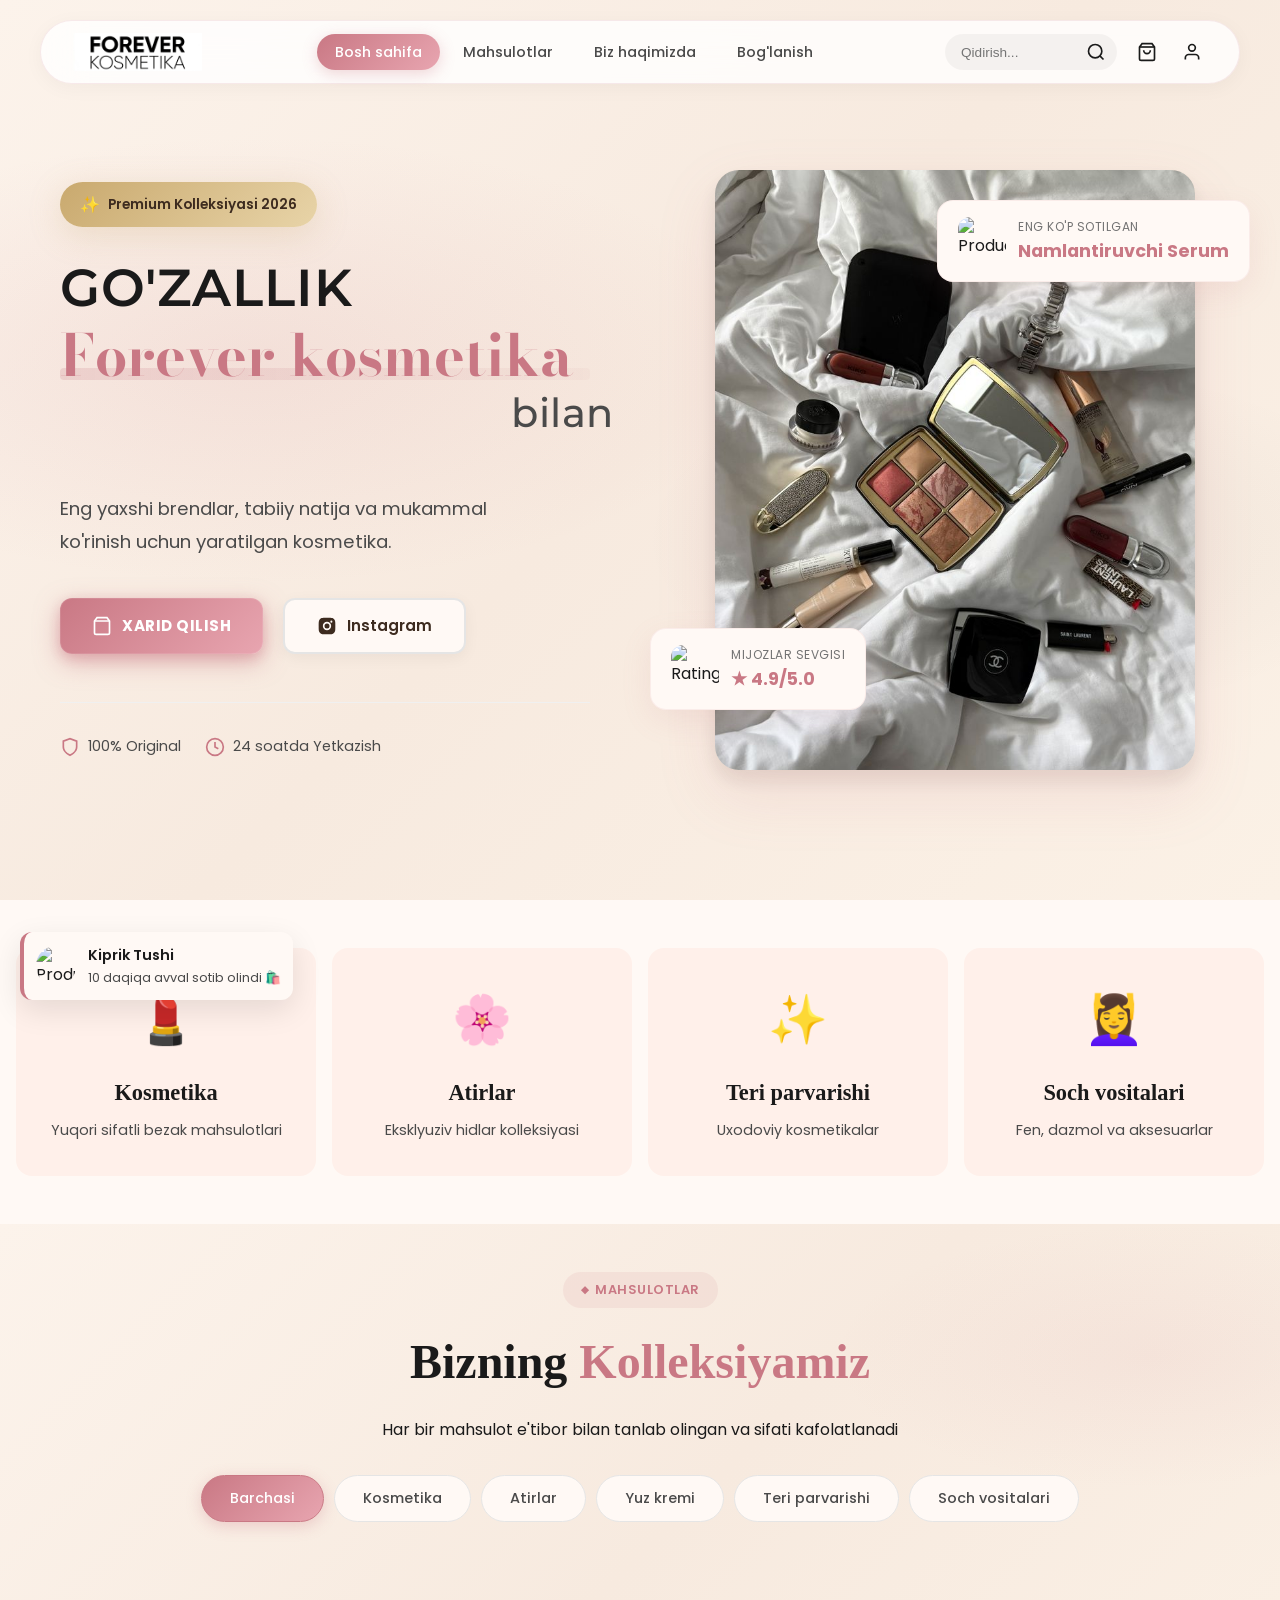
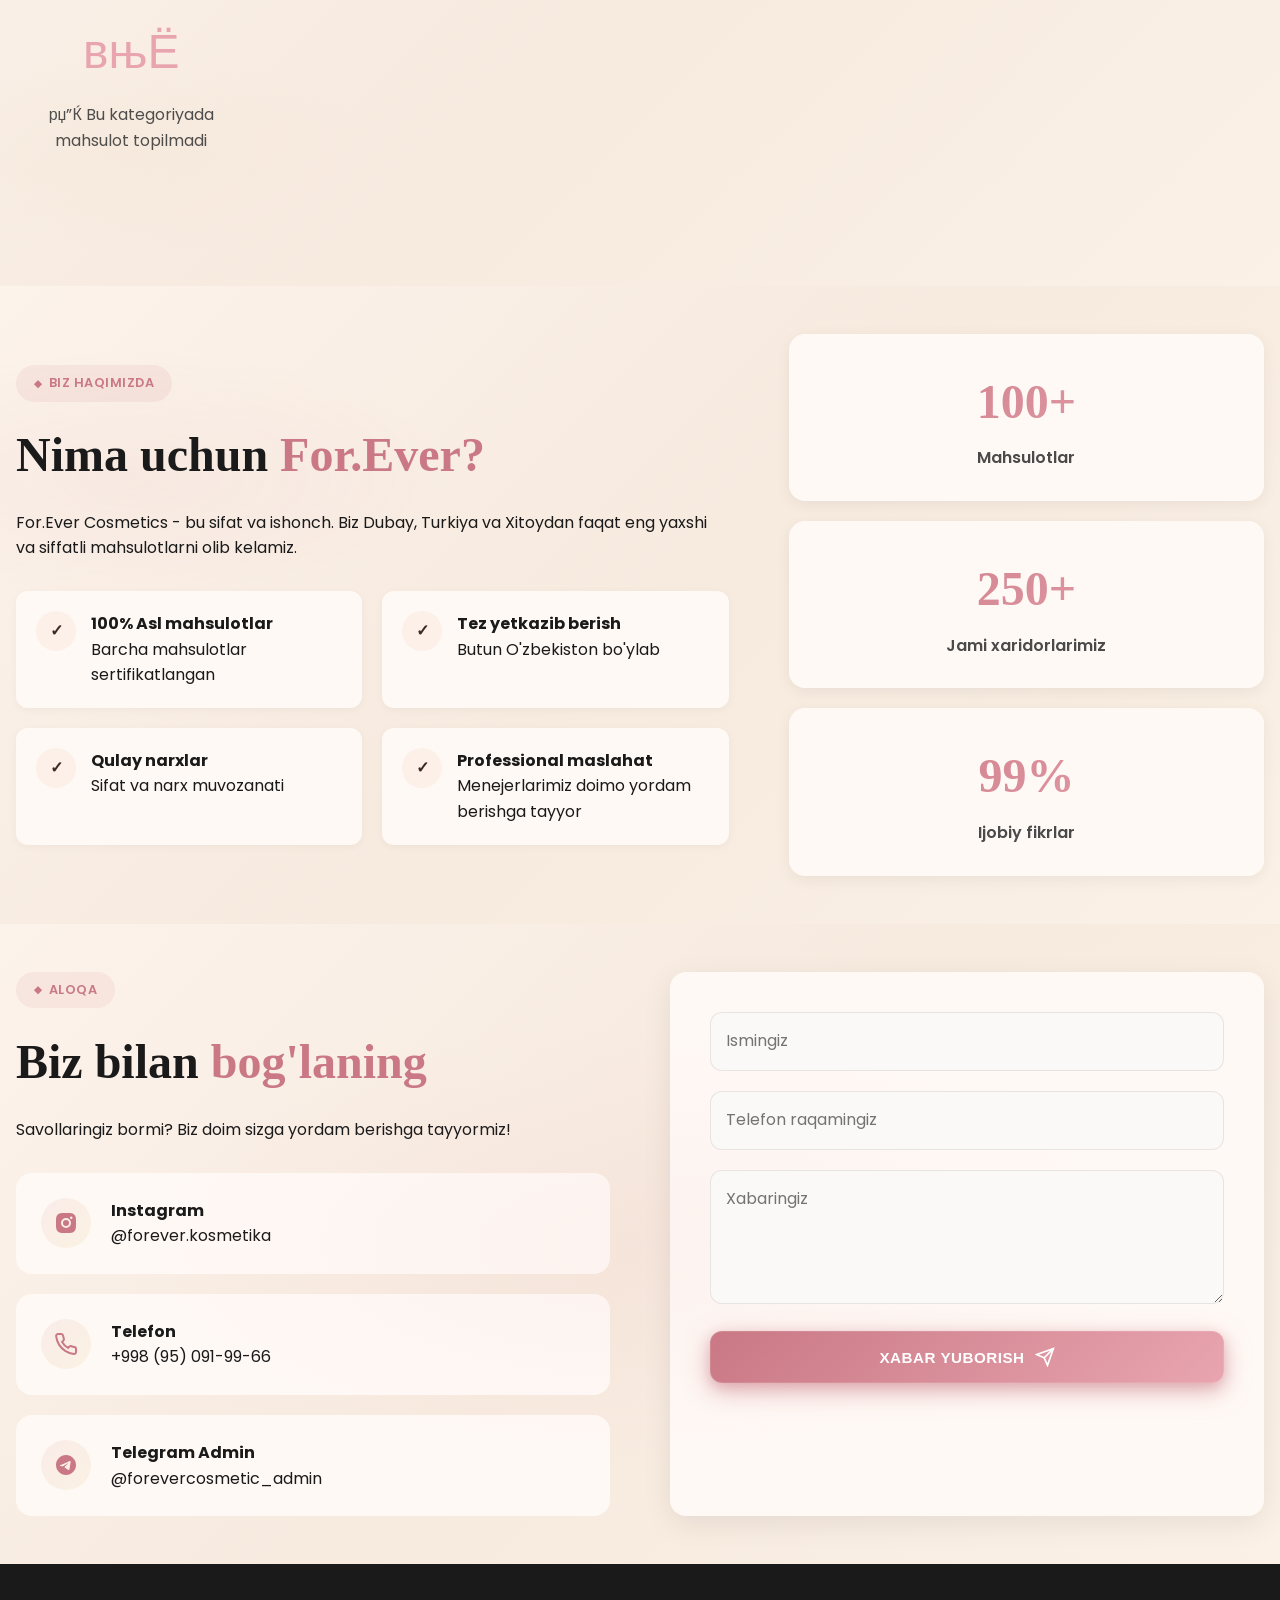
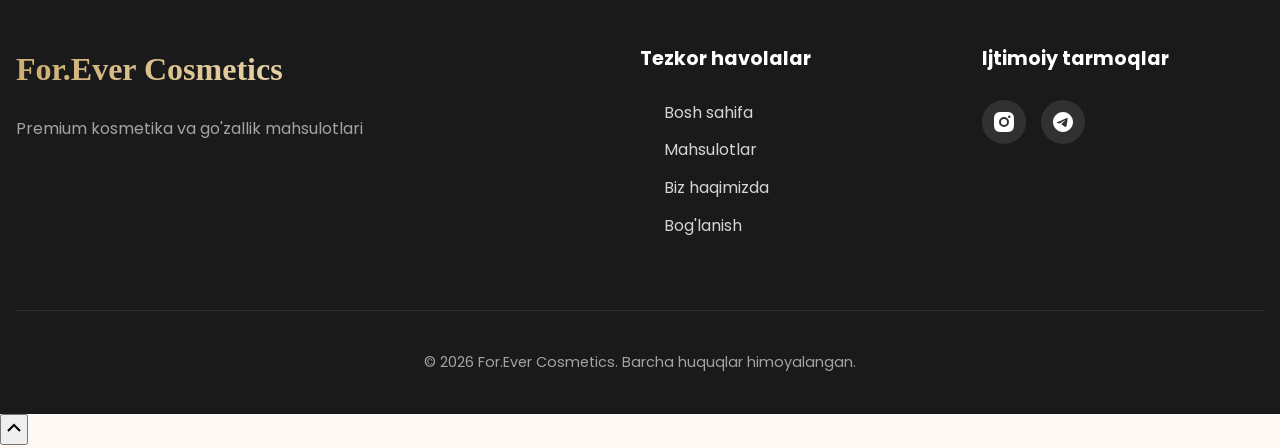
==== commit 6e96a3b4: "style: complete mobile UI overhaul (desktop untouched) MOBILE CHANGES: 1. Navbar: Logo centered, all" ====
--- a/index.html
+++ b/index.html
@@ -10,7 +10,7 @@
     <link rel="icon" href="favicon.ico" type="image/x-icon">
     <link rel="icon" href="favicon-32x32.png" type="image/png" sizes="32x32">
     <link rel="apple-touch-icon" href="favicon-192x192.png">
-    <link rel="stylesheet" href="styles.css?v=1577674811">
+    <link rel="stylesheet" href="styles.css?v=6484025161">
     <link rel="preconnect" href="https://fonts.googleapis.com">
     <link rel="preconnect" href="https://fonts.gstatic.com" crossorigin>
     <link href="https://fonts.googleapis.com/css2?family=Bodoni+Moda:ital,opsz,wght@0,6..96,400..900;1,6..96,400..900&family=Montserrat:wght@300;400;500;600;700&family=Poppins:wght@300;400;500;600;700;800;900&display=swap" rel="stylesheet">
@@ -518,7 +518,7 @@
     <script src="https://www.gstatic.com/firebasejs/9.23.0/firebase-firestore-compat.js"></script>
     <script src="https://www.gstatic.com/firebasejs/9.23.0/firebase-storage-compat.js"></script>
     <script src="firebase-config.js"></script>
-    <script src="firebase-db.js?v=1577674811"></script>
+    <script src="firebase-db.js?v=6484025161"></script>
 
 
     <!-- Social Proof Toast -->
@@ -533,9 +533,9 @@
     </div>
 
     <!-- Telegram & Main Scripts -->
-    <script src="telegram-config.js?v=1577674811"></script>
-    <script src="telegram-contact.js?v=1577674811"></script>
-    <script src="script.js?v=1577674811"></script>
+    <script src="telegram-config.js?v=6484025161"></script>
+    <script src="telegram-contact.js?v=6484025161"></script>
+    <script src="script.js?v=6484025161"></script>
     <script>
     // Jami xaridorlar sonini Firebase'dan olish
     async function loadCustomersCount() {
@@ -565,7 +565,7 @@
         setTimeout(loadCustomersCount, 1500);
     }
     </script>
-    <script src="mobile-ux.js?v=1577674811"></script> <!-- Mobile UX Optimization -->
+    <script src="mobile-ux.js?v=6484025161"></script> <!-- Mobile UX Optimization -->
     <script src="https://unpkg.com/aos@2.3.1/dist/aos.js"></script>
     <script>
         AOS.init({
--- a/styles.css
+++ b/styles.css
@@ -1,4887 +1,4972 @@
-﻿/* ================================
-   RESET & BASE STYLES
-   ================================ */
-* {
-    margin: 0;
-    padding: 0;
-    box-sizing: border-box;
-}
-
-:root {
-    /* ========================================
-       FOR.EVER COSMETICS - PREMIUM COLOR SYSTEM
-       Brand Identity: Luxury Beauty E-Commerce
-       Strategy: High-Conversion + Premium Feel
-       ======================================== */
-    
-    /* --- PRIMARY BRAND COLORS --- */
-    /* Main brand identity - Deep sophisticated brown */
-    --primary-color: #3D2B1F;
-    --primary-dark: #2A1D15;
-    --primary-light: #5A4030;
-    
-    /* --- POWER ACCENT (CONVERSION) --- */
-    /* Rose/Pink - Feminine, premium, cosmetics-appropriate */
-    --accent-color: #C97884;
-    --accent-light: #E8A5B0;
-    --accent-dark: #A85A66;
-    --accent-gradient: linear-gradient(135deg, #C97884 0%, #E8A5B0 100%);
-    
-    /* Luxury Gold - For premium highlights */
-    --gold-color: #C9A96E;
-    --gold-light: #E8D4A8;
-    --gold-dark: #A88B4A;
-    --gold-gradient: linear-gradient(135deg, #C9A96E 0%, #E8D4A8 50%, #A88B4A 100%);
-    
-    /* --- BACKGROUND PALETTE --- */
-    /* Light, airy, feminine backgrounds */
-    --bg-white: #FFF9F5;
-    --bg-cream: #FFF5EF;
-    --bg-beige: #FDF0E8;
-    --bg-warm: #FFFAF7;
-    --bg-elevated: #FFFFFF;
-    --bg-primary: #FFF9F5;
-    --bg-secondary: #FFF0EA;
-    
-    /* --- TEXT COLORS --- */
-    /* High contrast for readability */
-    --text-primary: #1A1A1A;
-    --text-secondary: #4A4A4A;
-    --text-muted: #737373;
-    --text-light: #A3A3A3;
-    --text-inverse: #FFFFFF;
-    
-    /* --- CTA / CONVERSION COLORS --- */
-    /* Warm rose - soft but action-driving */
-    --cta-primary: #C97884;
-    --cta-hover: #B5626E;
-    --cta-active: #A85A66;
-    --cta-gradient: linear-gradient(135deg, #C97884 0%, #E8A5B0 100%);
-    --cta-glow: rgba(201, 120, 132, 0.35);
-    
-    /* Secondary CTA - Gold for premium actions */
-    --cta-secondary: #C9A96E;
-    --cta-secondary-hover: #A88B4A;
-    
-    /* --- UI ELEMENT COLORS --- */
-    /* Navigation */
-    --nav-bg: rgba(255, 255, 255, 0.95);
-    --nav-bg-scroll: #FFFFFF;
-    --nav-text: #3D2B1F;
-    --nav-text-hover: #C97884;
-    --nav-border: rgba(201, 120, 132, 0.15);
-    
-    /* Cards & Surfaces */
-    --card-bg: #FFFFFF;
-    --card-border: #E5E5E5;
-    --card-shadow: 0 4px 20px rgba(0, 0, 0, 0.06);
-    --card-hover-shadow: 0 12px 40px rgba(201, 120, 132, 0.15);
-    
-    /* Product Cards */
-    --product-card-bg: #FFFFFF;
-    --product-price: #C97884;
-    --product-price-old: #A3A3A3;
-    
-    /* Badges */
-    --badge-sale-bg: #EF4444;
-    --badge-sale-text: #FFFFFF;
-    --badge-new-bg: #C97884;
-    --badge-new-text: #FFFFFF;
-    --badge-bestseller-bg: #C9A96E;
-    --badge-bestseller-text: #1A1A1A;
-    --badge-premium-bg: linear-gradient(135deg, #C9A96E 0%, #E8D4A8 100%);
-    --badge-premium-text: #3D2B1F;
-    
-    /* Ratings */
-    --star-filled: #FFB800;
-    --star-empty: #E5E5E5;
-    --rating-text: #4A4A4A;
-    
-    /* Forms & Inputs */
-    --input-bg: #FFFFFF;
-    --input-border: #E5E5E5;
-    --input-focus: #C97884;
-    --input-focus-ring: rgba(201, 120, 132, 0.2);
-    --placeholder: #A3A3A3;
-    --label: #4A4A4A;
-    
-    /* Buttons - Standard */
-    --btn-primary-bg: #C97884;
-    --btn-primary-hover: #B5626E;
-    --btn-primary-text: #FFFFFF;
-    --btn-secondary-bg: transparent;
-    --btn-secondary-border: #C97884;
-    --btn-secondary-text: #C97884;
-    --btn-secondary-hover: rgba(201, 120, 132, 0.05);
-    
-    /* Buttons - Filled Dark */
-    --btn-filled-bg: linear-gradient(135deg, #C97884 0%, #E8A5B0 100%);
-    --btn-filled-hover: linear-gradient(135deg, #B5626E 0%, #C97884 100%);
-    --btn-filled-text: #FFFFFF;
-    
-    /* Borders & Dividers */
-    --border-light: #F0F0F0;
-    --border-medium: #E5E5E5;
-    --border-strong: #D4D4D4;
-    --divider: linear-gradient(90deg, transparent, #E5E5E5, transparent);
-    
-    /* Hero Section */
-    --hero-bg: linear-gradient(135deg, #FCF3EB 0%, #F7EADF 50%, #FBF1E6 100%);
-    --hero-accent: rgba(201, 120, 132, 0.1);
-    --hero-glow: radial-gradient(circle at 30% 50%, rgba(201, 120, 132, 0.15) 0%, transparent 50%);
-    
-    /* Footer */
-    --footer-bg: #1A1A1A;
-    --footer-text: #FFFFFF;
-    --footer-muted: #A3A3A3;
-    --footer-link: #D4D4D4;
-    --footer-link-hover: #E8A5B0;
-    
-    /* Status Colors */
-    --success: #10B981;
-    --success-bg: rgba(16, 185, 129, 0.1);
-    --error: #EF4444;
-    --error-bg: rgba(239, 68, 68, 0.1);
-    --warning: #F59E0B;
-    --info: #3B82F6;
-    
-    /* --- SHADOWS --- */
-    --shadow-sm: 0 2px 8px rgba(0, 0, 0, 0.04);
-    --shadow-md: 0 4px 16px rgba(0, 0, 0, 0.06);
-    --shadow-lg: 0 8px 30px rgba(0, 0, 0, 0.08);
-    --shadow-xl: 0 12px 40px rgba(0, 0, 0, 0.12);
-    --shadow-premium: 0 8px 32px rgba(201, 120, 132, 0.2);
-    --shadow-gold: 0 8px 32px rgba(201, 169, 110, 0.25);
-    --shadow-nav: 0 4px 20px rgba(0, 0, 0, 0.04);
-    
-    /* --- GRADIENTS --- */
-    --gradient-premium: linear-gradient(135deg, #C97884 0%, #B5626E 100%);
-    --gradient-gold: linear-gradient(135deg, #C9A96E 0%, #E8D4A8 50%, #C9A96E 100%);
-    --gradient-warm: linear-gradient(135deg, #FDF9F6 0%, #F5EFEB 100%);
-    --gradient-dark: linear-gradient(135deg, #1A1A1A 0%, #2A2A2A 100%);
-    
-    /* --- ANIMATIONS --- */
-    --transition: all 0.3s cubic-bezier(0.4, 0, 0.2, 1);
-    --transition-base: all 0.3s ease;
-    --transition-fast: all 0.15s ease;
-    --transition-bounce: all 0.4s cubic-bezier(0.34, 1.56, 0.64, 1);
-    
-    /* --- TYPOGRAPHY --- */
-    --font-primary: 'Poppins', -apple-system, BlinkMacSystemFont, sans-serif;
-    --font-serif: 'Cormorant Garamond', Georgia, serif;
-    --font-display: 'Cormorant Garamond', Georgia, serif;
-    
-    /* --- SPACING --- */
-    --spacing-xs: 0.25rem;
-    --spacing-sm: 0.5rem;
-    --spacing-md: 1rem;
-    --spacing-lg: 2rem;
-    --spacing-xl: 3rem;
-    --spacing-2xl: 4rem;
-    
-    /* --- RADIUS --- */
-    --radius-sm: 8px;
-    --radius-md: 12px;
-    --radius-lg: 16px;
-    --radius-xl: 24px;
-    --radius-full: 9999px;
-}
-
-html {
-    scroll-behavior: smooth;
-}
-
-body {
-    font-family: var(--font-primary);
-    color: var(--text-primary);
-    background: var(--bg-primary);
-    line-height: 1.6;
-    overflow-x: hidden;
-}
-
-.container {
-    max-width: 1280px;
-    margin: 0 auto;
-    padding: 0 var(--spacing-md);
-}
-
-/* ================================
-   HEADER & CAPSULE NAVIGATION
-   ================================ */
-.header {
-    position: fixed;
-    top: 20px;
-    left: 0;
-    right: 0;
-    z-index: 1000;
-    background: transparent;
-    transition: var(--transition);
-}
-
-.nav-container {
-    max-width: 1200px;
-    margin: 0 auto;
-    background: var(--nav-bg);
-    backdrop-filter: blur(20px);
-    border-radius: 100px;
-    padding: 12px 32px;
-    display: flex;
-    align-items: center;
-    justify-content: space-between;
-    box-shadow: var(--shadow-nav);
-    border: 1px solid var(--nav-border);
-    transition: var(--transition);
-}
-
-.logo-text {
-    font-family: var(--font-serif);
-    font-size: 1.8rem;
-    font-weight: 700;
-    color: var(--text-primary);
-    letter-spacing: -0.02em;
-}
-
-.nav-menu-wrapper {
-    flex: 1;
-    display: flex;
-    justify-content: center;
-}
-
-.nav-menu {
-    display: flex;
-    list-style: none;
-    gap: 5px;
-}
-
-.nav-link {
-    text-decoration: none;
-    color: var(--text-secondary);
-    font-weight: 500;
-    font-size: 0.9rem;
-    padding: 8px 18px;
-    border-radius: 100px;
-    transition: var(--transition);
-}
-
-.nav-link:hover {
-    color: var(--nav-text-hover);
-    background: rgba(201, 120, 132, 0.08);
-}
-
-.nav-link.active {
-    background: var(--accent-gradient);
-    color: white;
-    box-shadow: 0 4px 15px rgba(201, 120, 132, 0.3);
-}
-
-.header-actions {
-    display: flex;
-    align-items: center;
-    gap: 15px;
-}
-
-.action-btn {
-    background: none;
-    border: none;
-    cursor: pointer;
-    color: var(--text-primary);
-    display: flex;
-    align-items: center;
-    justify-content: center;
-    padding: 5px;
-    transition: var(--transition);
-    position: relative;
-    text-decoration: none;
-}
-
-.action-btn:hover {
-    transform: scale(1.1);
-    color: var(--accent-color);
-}
-
-.action-btn .cart-count {
-    position: absolute;
-    top: -4px;
-    right: -4px;
-    background: var(--cta-primary);
-    color: white;
-    font-size: 0.65rem;
-    font-weight: 700;
-    width: 18px;
-    height: 18px;
-    border-radius: 50%;
-    display: flex;
-    align-items: center;
-    justify-content: center;
-    box-shadow: 0 2px 8px rgba(201, 120, 132, 0.4);
-}
-
-.menu-toggle {
-    display: none;
-}
-
-/* ================================
-   HERO SECTION - PREMIUM REDESIGN
-   ================================ */
-.hero {
-    min-height: 100vh;
-    background: var(--hero-bg);
-    padding-top: 140px;
-    padding-bottom: 100px;
-    display: flex;
-    align-items: center;
-    position: relative;
-    overflow: hidden;
-}
-
-/* Soft gradient overlay */
-.hero::before {
-    content: '';
-    position: absolute;
-    inset: 0;
-    background: 
-        radial-gradient(ellipse 80% 50% at 20% 40%, rgba(201, 120, 132, 0.12) 0%, transparent 50%),
-        radial-gradient(ellipse 60% 40% at 80% 60%, rgba(61, 43, 31, 0.06) 0%, transparent 50%);
-    pointer-events: none;
-}
-
-/* Decorative elements */
-.hero-decoration {
-    position: absolute;
-    width: 100%;
-    height: 100%;
-    top: 0;
-    left: 0;
-    pointer-events: none;
-    overflow: hidden;
-}
-
-.hero-decoration::before {
-    content: '';
-    position: absolute;
-    width: 500px;
-    height: 500px;
-    border: 1px solid rgba(201, 120, 132, 0.15);
-    border-radius: 50%;
-    top: -100px;
-    right: -100px;
-    animation: rotate 30s linear infinite;
-}
-
-.hero-decoration::after {
-    content: '';
-    position: absolute;
-    width: 300px;
-    height: 300px;
-    border: 1px solid rgba(212, 175, 55, 0.2);
-    border-radius: 50%;
-    bottom: -50px;
-    left: -50px;
-    animation: rotate 25s linear infinite reverse;
-}
-
-@keyframes rotate {
-    from { transform: rotate(0deg); }
-    to { transform: rotate(360deg); }
-}
-
-.hero-container {
-    max-width: 1280px;
-    margin: 0 auto;
-    padding: 0 60px;
-    display: grid;
-    grid-template-columns: 1fr 1fr;
-    gap: 100px;
-    align-items: center;
-    width: 100%;
-    position: relative;
-    z-index: 2;
-}
-
-/* Left Content Area */
-.hero-content {
-    display: flex;
-    flex-direction: column;
-    gap: 32px;
-    animation: fadeInUp 1s ease-out;
-}
-
-@keyframes fadeInUp {
-    from {
-        opacity: 0;
-        transform: translateY(30px);
-    }
-    to {
-        opacity: 1;
-        transform: translateY(0);
-    }
-}
-
-/* Premium Badge */
-.hero-badge {
-    display: inline-flex;
-    align-items: center;
-    gap: 8px;
-    padding: 10px 20px;
-    background: var(--badge-premium-bg);
-    border: none;
-    border-radius: 100px;
-    font-size: 0.85rem;
-    font-weight: 600;
-    color: var(--badge-premium-text);
-    width: fit-content;
-    box-shadow: var(--shadow-gold);
-}
-
-.hero-badge::before {
-    content: '✨';
-    font-size: 1rem;
-}
-
-/* Main Title */
-.hero-title {
-    font-size: clamp(2.8rem, 4.5vw, 4rem);
-    line-height: 1.1;
-    color: var(--text-primary);
-    margin-bottom: 25px;
-    display: flex;
-    flex-direction: column;
-    gap: 8px;
-}
-
-.title-part-1 {
-    font-family: 'Montserrat', sans-serif;
-    font-weight: 600;
-    font-size: 0.9em;
-    color: var(--text-primary);
-    letter-spacing: 1px;
-    text-transform: uppercase;
-}
-
-.title-part-2 {
-    font-family: 'Montserrat', sans-serif;
-    font-weight: 500;
-    font-size: 0.7em;
-    color: var(--text-secondary);
-    letter-spacing: 0.5px;
-    align-self: flex-end;
-    margin-top: -5px;
-    padding-right: 5%;
-    transform: translateX(50px);
-}
-
-.accent-text {
-    font-family: 'Bodoni Moda', serif;
-    color: var(--accent-color);
-    font-style: normal;
-    font-weight: 700;
-    position: relative;
-    display: inline-block;
-    white-space: nowrap;
-}
-
-.accent-text::after {
-    content: '';
-    position: absolute;
-    bottom: 8px;
-    left: 0;
-    width: 100%;
-    height: 12px;
-    background: linear-gradient(90deg, rgba(201, 120, 132, 0.2), rgba(201, 120, 132, 0.05));
-    z-index: -1;
-    border-radius: 4px;
-}
-
-/* Subtitle */
-.hero-subtitle {
-    font-size: 1.15rem;
-    color: var(--text-secondary);
-    line-height: 1.8;
-    max-width: 450px;
-}
-
-/* Hero Actions Wrapper */
-.hero-actions {
-    display: flex;
-    align-items: center;
-    gap: 20px;
-    margin-top: 8px;
-}
-
-.hero-actions .btn {
-    height: 56px;
-    padding: 0 32px;
-    display: flex;
-    align-items: center;
-    justify-content: center;
-}
-
-/* Ensure secondary button in hero matches the primary's feel */
-.hero-actions .btn-secondary {
-    font-size: 0.95rem;
-    font-weight: 600;
-}
-
-/* ========================================
-   HIGH-CONVERSION CTA BUTTON SYSTEM
-   ======================================== */
-
-/* Base Button Styles */
-.btn {
-    padding: 16px 36px;
-    border-radius: 12px;
-    font-weight: 600;
-    font-size: 1rem;
-    text-decoration: none;
-    transition: all 0.4s cubic-bezier(0.16, 1, 0.3, 1);
-    display: inline-flex;
-    align-items: center;
-    justify-content: center;
-    gap: 10px;
-    cursor: pointer;
-    border: none;
-    position: relative;
-    overflow: hidden;
-}
-
-/* PRIMARY CTA - Deep Purple (High Conversion) */
-.btn-primary {
-    background: var(--cta-gradient);
-    color: white;
-    box-shadow: 
-        0 8px 25px rgba(201, 120, 132, 0.5),
-        0 4px 12px rgba(201, 120, 132, 0.3),
-        0 0 0 1px rgba(255, 255, 255, 0.1) inset;
-    position: relative;
-    overflow: hidden;
-    font-weight: 700;
-    letter-spacing: 0.5px;
-    text-transform: uppercase;
-    font-size: 0.95rem;
-}
-
-.btn-primary::before {
-    content: '';
-    position: absolute;
-    top: 0;
-    left: -100%;
-    width: 100%;
-    height: 100%;
-    background: linear-gradient(90deg, transparent, rgba(255, 255, 255, 0.3), transparent);
-    transition: left 0.5s ease;
-}
-
-.btn-primary::after {
-    content: '';
-    position: absolute;
-    top: -2px;
-    left: -2px;
-    right: -2px;
-    bottom: -2px;
-    background: linear-gradient(135deg, rgba(201, 120, 132, 0.6), rgba(201, 169, 110, 0.4), rgba(201, 120, 132, 0.6));
-    border-radius: 14px;
-    z-index: -1;
-    opacity: 0;
-    transition: opacity 0.3s ease;
-    filter: blur(8px);
-}
-
-.btn-primary:hover {
-    transform: translateY(-3px) scale(1.02);
-    box-shadow: 
-        0 15px 40px rgba(201, 120, 132, 0.6),
-        0 8px 20px rgba(201, 120, 132, 0.4),
-        0 0 0 1px rgba(255, 255, 255, 0.15) inset;
-}
-
-.btn-primary:hover::before {
-    left: 100%;
-}
-
-.btn-primary:hover::after {
-    opacity: 1;
-}
-
-.btn-primary:active {
-    transform: translateY(-1px) scale(0.98);
-    box-shadow: 
-        0 5px 15px rgba(201, 120, 132, 0.4),
-        0 0 0 1px rgba(255, 255, 255, 0.1) inset;
-}
-
-/* CTA PULSE ANIMATION for maximum conversion */
-@keyframes ctaPulse {
-    0%, 100% { 
-        box-shadow: 
-            0 8px 25px rgba(201, 120, 132, 0.5),
-            0 4px 12px rgba(201, 120, 132, 0.3),
-            0 0 0 1px rgba(255, 255, 255, 0.1) inset;
-    }
-    50% { 
-        box-shadow: 
-            0 12px 35px rgba(201, 120, 132, 0.6),
-            0 6px 18px rgba(201, 120, 132, 0.4),
-            0 0 20px rgba(201, 120, 132, 0.3),
-            0 0 0 1px rgba(255, 255, 255, 0.15) inset;
-    }
-}
-
-.btn-primary.pulse {
-    animation: ctaPulse 2s ease-in-out infinite;
-}
-
-/* SECONDARY CTA - Premium Gold */
-.btn-secondary {
-    background: var(--bg-white);
-    color: var(--primary-color);
-    border: 2px solid var(--border-medium);
-    box-shadow: 0 4px 15px rgba(0, 0, 0, 0.05);
-    font-weight: 600;
-}
-
-.btn-secondary:hover {
-    border-color: var(--gold-color);
-    color: var(--gold-dark);
-    transform: translateY(-3px);
-    box-shadow: 
-        0 8px 25px rgba(201, 169, 110, 0.25),
-        0 0 0 1px rgba(201, 169, 110, 0.1) inset;
-}
-
-/* CTA OUTLINE - Purple Border with Glow */
-.btn-outline {
-    background: transparent;
-    color: var(--accent-color);
-    border: 2px solid var(--accent-color);
-    position: relative;
-    overflow: hidden;
-    font-weight: 600;
-}
-
-.btn-outline::before {
-    content: '';
-    position: absolute;
-    top: 0;
-    left: 0;
-    width: 0;
-    height: 100%;
-    background: var(--accent-gradient);
-    transition: width 0.4s ease;
-    z-index: -1;
-}
-
-.btn-outline::after {
-    content: '';
-    position: absolute;
-    top: -2px;
-    left: -2px;
-    right: -2px;
-    bottom: -2px;
-    background: var(--accent-color);
-    border-radius: 14px;
-    z-index: -2;
-    opacity: 0;
-    transition: opacity 0.3s ease;
-    filter: blur(10px);
-}
-
-.btn-outline:hover {
-    color: white;
-    border-color: var(--accent-color);
-    transform: translateY(-2px);
-}
-
-.btn-outline:hover::before {
-    width: 100%;
-}
-
-.btn-outline:hover::after {
-    opacity: 0.5;
-}
-
-/* GOLD CTA - Special Premium Actions */
-.btn-gold {
-    background: var(--gold-gradient);
-    color: var(--primary-color);
-    font-weight: 700;
-    box-shadow: 
-        var(--shadow-gold),
-        0 0 0 1px rgba(255, 255, 255, 0.2) inset;
-    text-transform: uppercase;
-    letter-spacing: 0.5px;
-    font-size: 0.9rem;
-}
-
-.btn-gold:hover {
-    transform: translateY(-3px) scale(1.02);
-    box-shadow: 
-        0 15px 40px rgba(201, 169, 110, 0.35),
-        0 0 0 1px rgba(255, 255, 255, 0.25) inset;
-}
-
-/* CTA GLOW EFFECT */
-.btn-glow {
-    position: relative;
-}
-
-.btn-glow::before {
-    content: '';
-    position: absolute;
-    top: -4px;
-    left: -4px;
-    right: -4px;
-    bottom: -4px;
-    background: var(--accent-gradient);
-    border-radius: 16px;
-    z-index: -1;
-    opacity: 0;
-    transition: opacity 0.3s ease;
-    filter: blur(12px);
-}
-
-.btn-glow:hover::before {
-    opacity: 0.6;
-}
-
-/* CTA GHOST - For Less Important Actions */
-.btn-ghost {
-    background: transparent;
-    color: var(--text-secondary);
-    border: 1px solid var(--border-light);
-}
-
-.btn-ghost:hover {
-    background: rgba(201, 120, 132, 0.05);
-    color: var(--accent-color);
-    border-color: var(--accent-light);
-}
-
-/* Trust Indicators */
-.hero-trust {
-    display: flex;
-    align-items: center;
-    gap: 24px;
-    margin-top: 16px;
-    padding-top: 32px;
-    border-top: 1px solid var(--border-light);
-}
-
-.trust-item {
-    display: flex;
-    align-items: center;
-    gap: 8px;
-    font-size: 0.9rem;
-    color: var(--text-secondary);
-}
-
-.trust-item svg {
-    width: 20px;
-    height: 20px;
-    color: var(--accent-color);
-}
-
-/* Right Visual Area */
-.hero-visual {
-    position: relative;
-    display: flex;
-    justify-content: center;
-    align-items: center;
-    animation: fadeInUp 1s ease-out 0.2s both;
-}
-
-/* Main Image Container */
-.hero-image-wrapper {
-    position: relative;
-    width: 100%;
-    max-width: 480px;
-    aspect-ratio: 4 / 5;
-    border-radius: 24px;
-    overflow: hidden;
-    box-shadow: 
-        0 25px 60px rgba(201, 120, 132, 0.15),
-        0 10px 20px rgba(61, 43, 31, 0.1);
-}
-
-/* Decorative frame behind image */
-.hero-image-wrapper::before {
-    content: '';
-    position: absolute;
-    inset: -20px;
-    background: linear-gradient(135deg, rgba(201, 120, 132, 0.1) 0%, rgba(212, 175, 55, 0.1) 100%);
-    border-radius: 30px;
-    z-index: -1;
-    transform: rotate(-3deg);
-}
-
-.hero-img {
-    width: 100%;
-    height: 100%;
-    object-fit: cover;
-    display: block;
-    transition: transform 0.5s ease, box-shadow 0.5s ease;
-}
-
-.hero-image-wrapper:hover .hero-img {
-    transform: scale(1.02);
-    box-shadow: 
-        0 30px 70px rgba(201, 120, 132, 0.2),
-        0 15px 30px rgba(61, 43, 31, 0.15);
-}
-
-/* Floating Cards */
-.floating-card {
-    position: absolute;
-    background: var(--bg-white);
-    padding: 16px 20px;
-    border-radius: 16px;
-    box-shadow: 0 10px 30px rgba(201, 120, 132, 0.12);
-    display: flex;
-    align-items: center;
-    gap: 12px;
-    animation: float 4s ease-in-out infinite;
-    border: 1px solid rgba(201, 120, 132, 0.1);
-}
-
-.floating-card-1 {
-    top: 30px;
-    right: -30px;
-    animation-delay: 0s;
-}
-
-.floating-card-2 {
-    bottom: 60px;
-    left: -40px;
-    animation-delay: 1s;
-}
-
-@keyframes float {
-    0%, 100% { transform: translateY(0); }
-    50% { transform: translateY(-10px); }
-}
-
-.floating-card img {
-    width: 48px;
-    height: 48px;
-    border-radius: 12px;
-    object-fit: cover;
-}
-
-.floating-card-text {
-    display: flex;
-    flex-direction: column;
-}
-
-.floating-card-label {
-    font-size: 0.75rem;
-    color: var(--text-muted);
-    text-transform: uppercase;
-    letter-spacing: 0.5px;
-}
-
-.floating-card-value {
-    font-size: 1.1rem;
-    font-weight: 700;
-    color: var(--accent-color);
-}
-
-/* Hero responsive */
-@media (max-width: 992px) {
-    .hero {
-        min-height: auto;
-        padding-top: 100px;
-        padding-bottom: 60px;
-    }
-
-    .hero-container {
-        grid-template-columns: 1fr;
-        gap: 50px;
-        text-align: center;
-        padding: 0 24px;
-    }
-
-    .hero-content {
-        order: 1;
-        align-items: center;
-    }
-
-    .hero-badge {
-        margin: 0 auto;
-    }
-
-    .hero-subtitle {
-        margin: 0 auto;
-    }
-
-    .hero-visual {
-        order: 0;
-        max-width: 400px;
-        margin: 0 auto;
-    }
-
-    .hero-title {
-        font-size: clamp(2.2rem, 6vw, 3rem);
-    }
-
-    .hero-actions {
-        justify-content: center;
-    }
-
-    .hero-trust {
-        justify-content: center;
-    }
-
-    .floating-card-1 {
-        right: -10px;
-        top: 20px;
-    }
-
-    .floating-card-2 {
-        left: -10px;
-        bottom: 40px;
-    }
-}
-
-@media (max-width: 576px) {
-    .hero {
-        padding-top: 90px;
-        padding-bottom: 40px;
-    }
-
-    .hero-container {
-        padding: 0 16px;
-        gap: 30px;
-    }
-
-    .hero-title {
-        font-size: 2rem;
-    }
-
-    .hero-subtitle {
-        font-size: 1rem;
-    }
-
-    .hero-actions {
-        flex-direction: column;
-        width: 100%;
-    }
-
-    .hero-actions .btn {
-        width: 100%;
-    }
-
-    .hero-trust {
-        flex-direction: column;
-        gap: 12px;
-    }
-
-    .hero-visual {
-        max-width: 320px;
-    }
-
-    .floating-card {
-        padding: 12px 16px;
-    }
-
-    .floating-card img {
-        width: 40px;
-        height: 40px;
-    }
-
-    .floating-card-1 {
-        right: 0;
-        top: 10px;
-    }
-
-    .floating-card-2 {
-        left: 0;
-        bottom: 30px;
-    }
-}
-
-/* ================================
-   CATEGORIES SECTION
-   ================================ */
-.categories {
-    padding: var(--spacing-xl) 0;
-    background: var(--bg-primary);
-}
-
-.categories-grid {
-    display: grid;
-    grid-template-columns: repeat(4, 1fr);
-    gap: var(--spacing-md);
-}
-
-.category-card {
-    background: var(--bg-secondary);
-    padding: var(--spacing-lg);
-    border-radius: var(--radius-lg);
-    text-align: center;
-    cursor: pointer;
-    transition: all var(--transition-base);
-    border: 2px solid transparent;
-    position: relative;
-    overflow: hidden;
-}
-
-.category-card:hover {
-    transform: translateY(-5px);
-    box-shadow: var(--shadow-md);
-    border-color: var(--accent-color);
-}
-
-.category-icon {
-    font-size: 3rem;
-    margin-bottom: 1rem;
-}
-
-.category-card h3 {
-    font-family: var(--font-serif);
-    font-size: 1.4rem;
-    margin-bottom: 0.5rem;
-    color: var(--text-primary);
-}
-
-.category-card p {
-    font-size: 0.9rem;
-    color: var(--text-secondary);
-}
-
-/* ================================
-   PRODUCTS SECTION
-   ================================ */
-.products-section {
-    padding: var(--spacing-xl) 0;
-    background: var(--hero-bg);
-    position: relative;
-    overflow: hidden;
-}
-
-.products-section::before {
-    content: '';
-    position: absolute;
-    inset: 0;
-    background: 
-        radial-gradient(ellipse 50% 40% at 90% 20%, rgba(201, 120, 132, 0.08) 0%, transparent 50%),
-        radial-gradient(ellipse 40% 30% at 10% 80%, rgba(201, 169, 110, 0.05) 0%, transparent 50%);
-    pointer-events: none;
-}
-
-.section-header {
-    text-align: center;
-    margin-bottom: var(--spacing-lg);
-}
-
-.section-badge {
-    display: inline-flex;
-    align-items: center;
-    gap: 6px;
-    padding: 8px 18px;
-    background: rgba(201, 120, 132, 0.1);
-    color: var(--accent-color);
-    border-radius: 100px;
-    font-size: 0.8rem;
-    font-weight: 600;
-    margin-bottom: 1rem;
-    text-transform: uppercase;
-    letter-spacing: 0.5px;
-}
-
-.section-badge::before {
-    content: '◆';
-    font-size: 0.6rem;
-}
-
-.section-title {
-    font-family: var(--font-serif);
-    font-size: 3rem;
-    margin-bottom: 1rem;
-}
-
-.gradient-text {
-    color: var(--accent-color);
-}
-
-.filter-buttons {
-    display: flex;
-    justify-content: center;
-    gap: 10px;
-    margin-bottom: var(--spacing-lg);
-    flex-wrap: wrap;
-}
-
-.filter-btn {
-    padding: 12px 28px;
-    border: 1px solid var(--border-medium);
-    background: var(--bg-white);
-    border-radius: 100px;
-    font-family: var(--font-primary);
-    font-size: 0.9rem;
-    font-weight: 500;
-    color: var(--text-secondary);
-    cursor: pointer;
-    transition: var(--transition-base);
-}
-
-.filter-btn:hover {
-    border-color: var(--accent-color);
-    color: var(--accent-color);
-    box-shadow: 0 4px 12px rgba(201, 120, 132, 0.1);
-}
-
-.filter-btn.active {
-    background: var(--accent-gradient);
-    color: white;
-    border-color: var(--accent-color);
-    box-shadow: 0 4px 15px rgba(201, 120, 132, 0.3);
-}
-
-.products-grid {
-    display: grid;
-    grid-template-columns: repeat(auto-fill, minmax(220px, 1fr));
-    gap: 24px;
-}
-
-.product-card {
-    background: var(--card-bg);
-    border-radius: 16px;
-    overflow: hidden;
-    transition: all 0.3s cubic-bezier(0.16, 1, 0.3, 1);
-    border: 1px solid var(--card-border);
-    display: flex;
-    flex-direction: column;
-    position: relative;
-    height: 100%;
-}
-
-.product-card:hover {
-    transform: translateY(-6px);
-    box-shadow: 0 12px 40px rgba(0, 0, 0, 0.1);
-    border-color: rgba(201, 120, 132, 0.15);
-}
-
-.product-image {
-    position: relative;
-    aspect-ratio: 1 / 1;
-    overflow: hidden;
-    background: linear-gradient(135deg, #f8f5f2 0%, #efe9e3 100%);
-    flex-shrink: 0;
-}
-
-.product-image img {
-    width: 100%;
-    height: 100%;
-    object-fit: cover;
-    transition: transform 0.4s ease;
-}
-
-.product-card:hover .product-image img {
-    transform: scale(1.05);
-}
-
-/* Product Badges */
-.product-badges {
-    position: absolute;
-    top: 15px;
-    left: 15px;
-    display: flex;
-    flex-direction: column;
-    gap: 8px;
-    z-index: 3;
-}
-
-.badge {
-    display: inline-flex;
-    align-items: center;
-    gap: 4px;
-    padding: 6px 12px;
-    border-radius: 20px;
-    font-size: 0.7rem;
-    font-weight: 700;
-    text-transform: uppercase;
-    letter-spacing: 0.5px;
-    box-shadow: 0 2px 8px rgba(0, 0, 0, 0.15);
-}
-
-.badge-sale {
-    background: var(--badge-sale-bg);
-    color: var(--badge-sale-text);
-}
-
-.badge-new {
-    background: var(--badge-new-bg);
-    color: var(--badge-new-text);
-}
-
-.badge-bestseller {
-    background: var(--badge-bestseller-bg);
-    color: var(--badge-bestseller-text);
-}
-
-.badge-premium {
-    background: var(--badge-premium-bg);
-    color: var(--badge-premium-text);
-}
-
-/* Product Rating */
-.product-rating {
-    display: flex;
-    align-items: center;
-    gap: 6px;
-    margin-bottom: 12px;
-}
-
-.stars {
-    display: flex;
-    gap: 2px;
-}
-
-.star {
-    width: 14px;
-    height: 14px;
-    color: var(--star-filled);
-}
-
-.star.empty {
-    color: var(--star-empty);
-}
-
-.rating-count {
-    font-size: 0.8rem;
-    color: var(--rating-text);
-}
-
-}
-
-/* ─── Loading & Empty States ──────────────────── */
-.loading-state, .empty-state {
-    text-align: center;
-    padding: 60px 20px;
-    color: var(--text-light);
-    font-size: 1rem;
-    grid-column: 1 / -1;
-}
-
-.loading-state .spinner {
-    display: inline-block;
-    width: 36px;
-    height: 36px;
-    border: 3px solid rgba(201, 120, 132, 0.2);
-    border-top-color: var(--accent-color);
-    border-radius: 50%;
-    animation: spin 0.7s linear infinite;
-    margin-bottom: 16px;
-}
-
-@keyframes spin { to { transform: rotate(360deg); } }
-
-.loading-state p, .empty-state p {
-    color: var(--text-secondary);
-    font-size: 1rem;
-    margin: 0;
-}
-
-.empty-state .empty-icon {
-    font-size: 3rem;
-    display: block;
-    margin-bottom: 12px;
-    color: var(--accent-light);
-}
-
-/* CSS-based staggered card animation */
-.product-card {
-    opacity: 0;
-    transform: translateY(24px);
-    animation: cardFadeIn 0.45s ease forwards;
-}
-@keyframes cardFadeIn {
-    to { opacity: 1; transform: translateY(0); }
-}
-
-/* ─── Lazy image placeholder ──────────────────── */
-.product-image img {
-    background: linear-gradient(135deg, #f5f0ec 0%, #ece5df 100%);
-    min-height: 200px;
-}
-
-.product-info {
-    padding: 16px 16px 12px;
-    flex: 1;
-    display: flex;
-    flex-direction: column;
-    min-height: 0;
-}
-
-.product-name {
-    font-size: 0.95rem;
-    font-weight: 600;
-    margin-bottom: 6px;
-    color: var(--text-primary);
-    line-height: 1.3;
-    display: -webkit-box;
-    -webkit-line-clamp: 2;
-    -webkit-box-orient: vertical;
-    overflow: hidden;
-}
-
-.current-price {
-    font-size: 1.1rem;
-    font-weight: 700;
-    color: var(--product-price);
-    margin-bottom: 8px;
-}
-
-.product-footer-container {
-    padding: 0 16px 16px;
-    margin-top: auto;
-}
-
-.add-cart-new-btn {
-    width: 100%;
-    padding: 12px;
-    background: var(--accent-gradient);
-    color: white;
-    border: none;
-    border-radius: 12px;
-    font-weight: 600;
-    font-size: 0.85rem;
-    cursor: pointer;
-    transition: all 0.2s ease;
-    display: flex;
-    align-items: center;
-    justify-content: center;
-    gap: 8px;
-    box-shadow: 0 4px 12px rgba(201, 120, 132, 0.25);
-}
-
-.add-cart-new-btn:hover {
-    transform: translateY(-2px);
-    box-shadow: 0 6px 18px rgba(201, 120, 132, 0.35);
-}
-
-.qty-counter-uzum {
-    display: flex;
-    align-items: center;
-    justify-content: space-between;
-    background: var(--bg-beige);
-    border-radius: 100px;
-    padding: 5px;
-}
-
-.qty-btn {
-    width: 36px;
-    height: 36px;
-    border-radius: 50%;
-    border: none;
-    background: var(--bg-white);
-    color: var(--accent-color);
-    font-size: 1.2rem;
-    font-weight: 600;
-    cursor: pointer;
-    display: flex;
-    align-items: center;
-    justify-content: center;
-    transition: var(--transition-fast);
-    box-shadow: var(--shadow-sm);
-}
-
-.qty-btn:hover {
-    background: var(--accent-color);
-    color: white;
-    transform: scale(1.05);
-}
-
-/* ================================
-   ABOUT SECTION
-   ================================ */
-.about-section {
-    padding: var(--spacing-xl) 0;
-    background: var(--hero-bg);
-    position: relative;
-    overflow: hidden;
-}
-
-.about-section::before {
-    content: '';
-    position: absolute;
-    inset: 0;
-    background: 
-        radial-gradient(ellipse 50% 40% at 10% 30%, rgba(201, 120, 132, 0.06) 0%, transparent 50%),
-        radial-gradient(ellipse 40% 30% at 85% 70%, rgba(201, 169, 110, 0.04) 0%, transparent 50%);
-    pointer-events: none;
-}
-
-.about-content {
-    display: grid;
-    grid-template-columns: 1.2fr 0.8fr;
-    gap: 60px;
-    align-items: center;
-}
-
-.features-list {
-    display: grid;
-    grid-template-columns: repeat(2, 1fr);
-    gap: 20px;
-    margin-top: 30px;
-}
-
-.feature-item {
-    display: flex;
-    gap: 15px;
-    background: var(--bg-white);
-    padding: 20px;
-    border-radius: var(--radius-md);
-    box-shadow: var(--shadow-sm);
-}
-
-.feature-icon {
-    width: 40px;
-    height: 40px;
-    background: var(--bg-beige);
-    color: var(--primary-color);
-    border-radius: 50%;
-    display: flex;
-    align-items: center;
-    justify-content: center;
-    font-weight: 700;
-    flex-shrink: 0;
-}
-
-.about-stats {
-    display: grid;
-    gap: 20px;
-}
-
-.stat-card {
-    background: var(--bg-white);
-    padding: 30px;
-    border-radius: var(--radius-lg);
-    text-align: center;
-    box-shadow: var(--shadow-md);
-}
-
-.stat-number {
-    font-family: var(--font-serif);
-    font-size: 3rem;
-    font-weight: 700;
-    background: var(--accent-gradient);
-    -webkit-background-clip: text;
-    -webkit-text-fill-color: transparent;
-    background-clip: text;
-    margin-bottom: 5px;
-}
-
-.stat-label {
-    font-weight: 600;
-    color: var(--text-secondary);
-}
-
-/* ================================
-   CONTACT SECTION
-   ================================ */
-.contact-section {
-    padding: var(--spacing-xl) 0;
-    background: var(--hero-bg);
-    position: relative;
-    overflow: hidden;
-}
-
-.contact-section::before {
-    content: '';
-    position: absolute;
-    inset: 0;
-    background: 
-        radial-gradient(ellipse 60% 50% at 50% 50%, rgba(201, 120, 132, 0.05) 0%, transparent 70%);
-    pointer-events: none;
-}
-
-.contact-content {
-    display: grid;
-    grid-template-columns: 1fr 1fr;
-    gap: 60px;
-}
-
-.contact-methods {
-    display: grid;
-    gap: 20px;
-    margin-top: 30px;
-}
-
-.contact-method {
-    display: flex;
-    gap: 20px;
-    padding: 25px;
-    background: var(--bg-white);
-    border-radius: var(--radius-lg);
-    text-decoration: none;
-    color: inherit;
-    border: 1px solid var(--border-color);
-    transition: var(--transition-base);
-}
-
-.contact-method:hover {
-    border-color: var(--accent-color);
-    transform: translateX(10px);
-    box-shadow: 0 8px 25px rgba(201, 120, 132, 0.1);
-}
-
-.method-icon {
-    width: 50px;
-    height: 50px;
-    background: linear-gradient(135deg, rgba(201, 120, 132, 0.1) 0%, rgba(212, 175, 55, 0.1) 100%);
-    color: var(--accent-color);
-    border-radius: 50%;
-    display: flex;
-    align-items: center;
-    justify-content: center;
-    flex-shrink: 0;
-    transition: var(--transition-base);
-}
-
-.contact-method:hover .method-icon {
-    background: var(--accent-gradient);
-    color: white;
-}
-
-.contact-form-wrapper {
-    background: var(--bg-white);
-    padding: 40px;
-    border-radius: var(--radius-lg);
-    box-shadow: var(--shadow-lg);
-}
-
-.contact-form {
-    display: grid;
-    gap: 20px;
-}
-
-.form-group {
-    position: relative;
-}
-
-.form-group input,
-.form-group textarea {
-    width: 100%;
-    padding: 16px;
-    border: 2px solid var(--input-border);
-    border-radius: var(--radius-md);
-    font-family: inherit;
-    font-size: 1rem;
-    background: var(--input-bg);
-    transition: var(--transition-base);
-}
-
-.form-group input:focus,
-.form-group textarea:focus {
-    outline: none;
-    border-color: var(--input-focus);
-    background: var(--bg-white);
-    box-shadow: 0 0 0 4px var(--input-focus-ring);
-}
-
-.form-group label {
-    position: absolute;
-    left: 16px;
-    top: 16px;
-    color: var(--text-muted);
-    pointer-events: none;
-    transition: var(--transition-fast);
-    font-size: 1rem;
-}
-
-.form-group input:focus + label,
-.form-group input:not(:placeholder-shown) + label,
-.form-group textarea:focus + label,
-.form-group textarea:not(:placeholder-shown) + label {
-    top: -10px;
-    left: 12px;
-    font-size: 0.75rem;
-    background: var(--bg-white);
-    padding: 0 8px;
-    color: var(--accent-color);
-    font-weight: 600;
-}
-
-/* ================================
-   FOOTER
-   ================================ */
-.footer {
-    background: var(--footer-bg);
-    color: var(--footer-text);
-    padding: 80px 0 40px;
-}
-
-.footer-content {
-    display: grid;
-    grid-template-columns: 2fr 1fr 1fr;
-    gap: 60px;
-    margin-bottom: 60px;
-}
-
-.footer-brand h3 {
-    font-family: var(--font-serif);
-    font-size: 2rem;
-    margin-bottom: 20px;
-    background: var(--gold-gradient);
-    -webkit-background-clip: text;
-    -webkit-text-fill-color: transparent;
-    background-clip: text;
-}
-
-.footer-brand p {
-    color: var(--footer-muted);
-    line-height: 1.7;
-}
-
-.footer-links h4, .footer-social h4 {
-    font-size: 1.2rem;
-    margin-bottom: 25px;
-    color: var(--footer-text);
-}
-
-.footer-links ul {
-    list-style: none;
-}
-
-.footer-links li {
-    margin-bottom: 12px;
-}
-
-.footer-links a {
-    color: var(--footer-link);
-    text-decoration: none;
-    transition: var(--transition-base);
-    display: inline-flex;
-    align-items: center;
-    gap: 8px;
-}
-
-.footer-links a::before {
-    content: '→';
-    opacity: 0;
-    transform: translateX(-10px);
-    transition: var(--transition-fast);
-}
-
-.footer-links a:hover {
-    color: var(--footer-link-hover);
-    padding-left: 0;
-}
-
-.footer-links a:hover::before {
-    opacity: 1;
-    transform: translateX(0);
-}
-
-.social-icons {
-    display: flex;
-    gap: 15px;
-}
-
-.social-icon {
-    width: 44px;
-    height: 44px;
-    background: rgba(255, 255, 255, 0.1);
-    border-radius: 50%;
-    display: flex;
-    align-items: center;
-    justify-content: center;
-    color: white;
-    transition: var(--transition-base);
-    border: 1px solid transparent;
-}
-
-.social-icon:hover {
-    background: var(--accent-gradient);
-    border-color: rgba(255, 255, 255, 0.2);
-    transform: translateY(-5px);
-    box-shadow: 0 8px 20px rgba(201, 120, 132, 0.3);
-}
-
-.footer-bottom {
-    text-align: center;
-    padding-top: 40px;
-    border-top: 1px solid rgba(255, 255, 255, 0.1);
-    color: var(--footer-muted);
-    font-size: 0.9rem;
-}
-
-/* ================================
-   MODALS
-   ================================ */
-.modal {
-    display: none;
-    position: fixed;
-    top: 0;
-    left: 0;
-    width: 100%;
-    height: 100%;
-    background: rgba(0, 0, 0, 0.5);
-    backdrop-filter: blur(5px);
-    z-index: 2000;
-    align-items: center;
-    justify-content: center;
-    padding: 20px;
-}
-
-.modal.active {
-    display: flex;
-}
-
-.modal-content {
-    background: var(--bg-white);
-    border-radius: var(--radius-xl);
-    max-width: 900px;
-    width: 100%;
-    max-height: 90vh;
-    overflow-y: auto;
-    position: relative;
-    box-shadow: var(--shadow-lg);
-}
-
-.modal-close {
-    position: absolute;
-    top: 20px;
-    right: 20px;
-    width: 40px;
-    height: 40px;
-    background: #f5f5f5;
-    border: none;
-    border-radius: 50%;
-    font-size: 1.5rem;
-    cursor: pointer;
-    z-index: 10;
-    transition: var(--transition-fast);
-}
-
-.modal-close:hover {
-    background: #eee;
-    transform: rotate(90deg);
-}
-
-.product-detail-layout {
-    display: grid;
-    grid-template-columns: 1fr 1fr;
-    gap: 40px;
-    padding: 40px;
-}
-
-.product-detail-image {
-    background: #f9f9f9;
-    border-radius: var(--radius-lg);
-    overflow: hidden;
-}
-
-.product-detail-image img {
-    width: 100%;
-    height: 100%;
-    object-fit: cover;
-}
-
-.product-detail-info h2 {
-    font-family: var(--font-serif);
-    font-size: 2.2rem;
-    margin-bottom: 15px;
-}
-
-.detail-price {
-    font-size: 1.8rem;
-    font-weight: 700;
-    color: var(--primary-color);
-    margin-bottom: 20px;
-    display: block;
-}
-
-.detail-rating {
-    display: flex;
-    align-items: center;
-    gap: 5px;
-    margin-bottom: 25px;
-    font-weight: 600;
-}
-
-.detail-description h3 {
-    font-size: 1.1rem;
-    margin-bottom: 10px;
-}
-
-.detail-description p {
-    color: var(--text-secondary);
-    margin-bottom: 30px;
-}
-
-.product-detail-actions {
-    display: flex;
-    gap: 15px;
-}
-
-/* ================================
-   MOBILE NAVIGATION
-   ================================ */
-.mobile-bottom-nav {
-    display: none;
-    position: fixed;
-    bottom: 0;
-    left: 0;
-    width: 100%;
-    background: var(--bg-white);
-    box-shadow: 0 -5px 20px rgba(0, 0, 0, 0.05);
-    padding: 10px 0;
-    z-index: 1500;
-    justify-content: space-around;
-    align-items: center;
-}
-
-.nav-item {
-    display: flex;
-    flex-direction: column;
-    align-items: center;
-    text-decoration: none;
-    color: var(--text-secondary);
-    font-size: 0.7rem;
-    font-weight: 500;
-    gap: 5px;
-}
-
-.nav-item.active {
-    color: var(--accent-color);
-}
-
-.nav-item.active svg {
-    stroke: var(--accent-color);
-    filter: drop-shadow(0 2px 4px rgba(201, 120, 132, 0.3));
-}
-
-.cart-count {
-    position: absolute;
-    top: -5px;
-    right: -8px;
-    background: var(--cta-primary);
-    color: white;
-    font-size: 0.6rem;
-    font-weight: 700;
-    width: 18px;
-    height: 18px;
-    border-radius: 50%;
-    display: flex;
-    align-items: center;
-    justify-content: center;
-    box-shadow: 0 2px 8px rgba(201, 120, 132, 0.4);
-}
-
-/* ================================
-   RESPONSIVE
-   ================================ */
-@media (max-width: 768px) {
-    .header {
-        top: 10px;
-    }
-    
-    .nav-container {
-        padding: 8px 20px;
-        justify-content: center;
-        position: relative;
-    }
-    
-    .logo {
-        margin: 0 auto;
-    }
-    
-    .nav-menu-wrapper {
-        display: none;
-    }
-    
-    .header-actions {
-        display: flex;
-        position: absolute;
-        right: 20px;
-        top: 50%;
-        transform: translateY(-50%);
-        gap: 10px;
-    }
-    
-    .action-btn:not(.cart-btn-icon) {
-        display: none;
-    }
-    
-    .menu-toggle {
-        display: block;
-    }
-    
-    .hero-container, .about-content, .contact-content, .footer-content, .product-detail-layout {
-        grid-template-columns: 1fr;
-        gap: 30px;
-    }
-    
-    .mobile-bottom-nav {
-        display: flex;
-    }
-    
-    body {
-        padding-bottom: 70px;
-    }
-    
-    .products-grid {
-        grid-template-columns: repeat(2, 1fr);
-        gap: 15px;
-    }
-    
-    .section-title {
-        font-size: 2.2rem;
-    }
-    
-    .features-list {
-        grid-template-columns: 1fr;
-    }
-}
-
-@media (max-width: 480px) {
-    .products-grid {
-        grid-template-columns: 1fr;
-    }
-    
-    .product-detail-layout {
-        padding: 20px;
-    }
-}
-
-/* Search Input Styles */
-.search-wrapper {
-    display: flex;
-    align-items: center;
-    background: rgba(0, 0, 0, 0.04);
-    border-radius: 100px;
-    padding: 2px 5px 2px 15px;
-    transition: var(--transition);
-    border: 1px solid transparent;
-}
-
-.search-wrapper:focus-within {
-    background: var(--bg-white);
-    border-color: var(--accent-color);
-    box-shadow: 0 0 0 4px rgba(226, 158, 125, 0.1);
-}
-
-.search-input {
-    border: none;
-    background: transparent;
-    outline: none;
-    font-size: 0.85rem;
-    color: var(--text-primary);
-    width: 120px;
-    transition: var(--transition);
-}
-
-.search-input:focus {
-    width: 180px;
-}
-
-@media (max-width: 768px) {
-    .search-input {
-        width: 80px;
-    }
-    .search-input:focus {
-        width: 120px;
-    }
-}
-
-
-/* Search Dropdown */
-.search-wrapper {
-    position: relative;
-}
-
-.search-dropdown {
-    position: absolute;
-    top: calc(100% + 8px);
-    left: 0;
-    right: 0;
-    min-width: 320px;
-    background: var(--bg-white);
-    border-radius: 16px;
-    box-shadow: 0 15px 40px rgba(0, 0, 0, 0.12), 0 4px 12px rgba(0, 0, 0, 0.06);
-    border: 1px solid rgba(0, 0, 0, 0.06);
-    z-index: 1001;
-    overflow: hidden;
-    opacity: 0;
-    visibility: hidden;
-    transform: translateY(-8px);
-    transition: all 0.25s cubic-bezier(0.16, 1, 0.3, 1);
-    max-height: 400px;
-    overflow-y: auto;
-}
-
-.search-dropdown.active {
-    opacity: 1;
-    visibility: visible;
-    transform: translateY(0);
-}
-
-.search-dropdown-header {
-    padding: 10px 16px;
-    font-size: 0.72rem;
-    color: #999;
-    text-transform: uppercase;
-    letter-spacing: 1.2px;
-    font-weight: 600;
-    border-bottom: 1px solid rgba(0, 0, 0, 0.05);
-    background: rgba(0, 0, 0, 0.01);
-}
-
-.search-result-item {
-    display: flex;
-    align-items: center;
-    gap: 14px;
-    padding: 12px 16px;
-    cursor: pointer;
-    transition: all 0.2s ease;
-    text-decoration: none;
-    color: inherit;
-    border-bottom: 1px solid rgba(0, 0, 0, 0.03);
-}
-
-.search-result-item:last-child {
-    border-bottom: none;
-}
-
-.search-result-item:hover {
-    background: rgba(226, 158, 125, 0.06);
-}
-
-.search-result-item:active {
-    background: rgba(226, 158, 125, 0.12);
-}
-
-.search-result-img {
-    width: 48px;
-    height: 48px;
-    border-radius: 12px;
-    object-fit: cover;
-    flex-shrink: 0;
-    background: #f5f5f5;
-}
-
-.search-result-info {
-    flex: 1;
-    min-width: 0;
-}
-
-.search-result-name {
-    font-size: 0.9rem;
-    font-weight: 600;
-    color: #3D2B1F;
-    white-space: nowrap;
-    overflow: hidden;
-    text-overflow: ellipsis;
-    line-height: 1.3;
-}
-
-.search-result-category {
-    font-size: 0.72rem;
-    color: #999;
-    text-transform: uppercase;
-    letter-spacing: 0.5px;
-    margin-top: 2px;
-}
-
-.search-result-price {
-    font-size: 0.95rem;
-    font-weight: 700;
-    color: #E29E7D;
-    white-space: nowrap;
-    flex-shrink: 0;
-}
-
-.search-result-arrow {
-    color: #ccc;
-    flex-shrink: 0;
-    transition: transform 0.2s ease;
-}
-
-.search-result-item:hover .search-result-arrow {
-    transform: translateX(3px);
-    color: #E29E7D;
-}
-
-.search-no-results {
-    padding: 30px 16px;
-    text-align: center;
-    color: #999;
-    font-size: 0.9rem;
-}
-
-.search-no-results-icon {
-    font-size: 1.8rem;
-    margin-bottom: 8px;
-    display: block;
-}
-
-@media (max-width: 768px) {
-    .search-dropdown {
-        min-width: 260px;
-        right: auto;
-        left: -20px;
-    }
-}
-
-
-/* ================================
-   CART & CHECKOUT AESTHETIC (PREMIUM)
-   ================================ */
-
-.checkout-page {
-    background: var(--bg-primary);
-    padding-top: 120px;
-    padding-bottom: 60px;
-    min-height: 100vh;
-}
-
-.checkout-container {
-    max-width: 1200px;
-    margin: 0 auto;
-    padding: 0 var(--spacing-md);
-}
-
-.checkout-header {
-    margin-bottom: 2.5rem;
-    display: flex;
-    align-items: center;
-    justify-content: space-between;
-}
-
-.checkout-header h1 {
-    font-family: var(--font-display);
-    font-size: 2.8rem;
-    color: var(--text-primary);
-    margin: 0;
-}
-
-.modal-body-layout {
-    display: grid;
-    grid-template-columns: 1.2fr 0.8fr;
-    gap: 30px;
-    align-items: start;
-}
-
-.modal-main-content {
-    display: flex;
-    flex-direction: column;
-    gap: 24px;
-}
-
-.modal-sidebar {
-    position: sticky;
-    top: 100px;
-}
-
-.step-container {
-    display: none;
-    animation: fadeIn 0.4s ease;
-}
-
-.step-container.active {
-    display: block;
-}
-
-/* Cart Item Aesthetic */
-.cart-items-list {
-    display: flex;
-    flex-direction: column;
-    gap: 16px;
-}
-
-.cart-item {
-    background: var(--bg-white);
-    border-radius: var(--radius-lg);
-    padding: 20px;
-    display: flex;
-    gap: 20px;
-    border: 1px solid var(--border-color);
-    transition: var(--transition-base);
-    box-shadow: var(--shadow-sm);
-}
-
-.cart-item:hover {
-    box-shadow: var(--shadow-md);
-    border-color: var(--accent-color);
-}
-
-.cart-item-image {
-    width: 100px;
-    height: 100px;
-    object-fit: contain;
-    border-radius: var(--radius-md);
-    background: var(--bg-cream);
-    padding: 8px;
-}
-
-.cart-item-info {
-    flex: 1;
-    display: flex;
-    flex-direction: column;
-    justify-content: space-between;
-}
-
-.cart-item-info h4 {
-    font-size: 1.15rem;
-    font-weight: 500;
-    font-family: var(--font-primary);
-    color: var(--text-primary);
-    margin-bottom: 5px;
-}
-
-.cart-item-price {
-    font-weight: 600;
-    font-family: var(--font-primary);
-    color: var(--primary-color);
-    margin-bottom: 12px;
-}
-
-.cart-item-controls {
-    display: flex;
-    align-items: center;
-    justify-content: space-between;
-}
-
-.cart-item-remove-icon {
-    background: transparent;
-    border: 1.5px solid var(--accent-color);
-    color: var(--accent-color);
-    cursor: pointer;
-    padding: 10px;
-    display: flex;
-    align-items: center;
-    justify-content: center;
-    border-radius: 50%;
-    transition: var(--transition-fast);
-    width: 36px;
-    height: 36px;
-}
-
-.cart-item-remove-icon:hover {
-    background: var(--accent-color);
-    color: white;
-    transform: scale(1.1);
-    box-shadow: 0 4px 12px rgba(201, 120, 132, 0.3);
-}
-
-/* Order Summary Card */
-.order-summary-card {
-    background: var(--bg-white);
-    border-radius: var(--radius-lg);
-    padding: 28px;
-    border: 1px solid var(--border-color);
-    box-shadow: var(--shadow-premium);
-}
-
-.summary-header-premium {
-    display: flex;
-    align-items: center;
-    gap: 14px;
-    margin-bottom: 24px;
-    border-bottom: 1px solid var(--bg-secondary);
-    padding-bottom: 18px;
-}
-
-.summary-header-icon {
-    width: 44px;
-    height: 44px;
-    background: var(--bg-beige);
-    border-radius: 50%;
-    display: flex;
-    align-items: center;
-    justify-content: center;
-    color: var(--primary-color);
-}
-
-.summary-header-premium h3 {
-    font-size: 1.4rem;
-    font-family: var(--font-display);
-    font-weight: 700;
-    color: var(--text-primary);
-}
-
-.summary-items-list {
-    display: flex;
-    flex-direction: column;
-    gap: 14px;
-    margin-bottom: 24px;
-}
-
-.summary-item-row {
-    display: flex;
-    justify-content: space-between;
-    align-items: center;
-    font-size: 1rem;
-    font-weight: 500;
-}
-
-.item-name-col {
-    display: flex;
-    align-items: center;
-    gap: 10px;
-    color: var(--text-secondary);
-}
-
-.item-dot {
-    width: 8px;
-    height: 8px;
-    background: var(--accent-color);
-    border-radius: 50%;
-}
-
-.item-qty-badge {
-    background: linear-gradient(135deg, #F5EFEB, #EDE6DF);
-    padding: 3px 12px;
-    border-radius: 100px;
-    font-size: 0.82rem;
-    font-weight: 700;
-    color: var(--primary-color);
-    letter-spacing: 0.3px;
-    min-width: 32px;
-    text-align: center;
-    box-shadow: 0 1px 3px rgba(0,0,0,0.04);
-}
-
-.summary-breakdown-premium {
-    margin: 24px 0;
-    padding-top: 24px;
-    border-top: 1px dashed var(--border-color);
-    display: flex;
-    flex-direction: column;
-    gap: 12px;
-}
-
-.breakdown-row {
-    display: flex;
-    justify-content: space-between;
-    color: var(--text-secondary);
-    font-size: 0.95rem;
-    font-weight: 500;
-}
-
-.summary-total-premium {
-    display: flex;
-    justify-content: space-between;
-    align-items: center;
-    margin-top: 15px;
-    padding-top: 20px;
-    border-top: 2px solid var(--bg-secondary);
-}
-
-.summary-total-premium span:first-child {
-    font-size: 1.25rem;
-    font-weight: 600;
-    color: var(--text-primary);
-    font-family: var(--font-display);
-}
-
-.summary-total-premium span:last-child {
-    font-size: 1.8rem;
-    font-weight: 700;
-    color: var(--primary-color);
-}
-
-/* Checkout inputs & sections */
-.order-section-card {
-    background: var(--bg-white);
-    border-radius: var(--radius-lg);
-    padding: 32px;
-    border: 1px solid var(--border-color);
-    box-shadow: var(--shadow-sm);
-}
-
-.section-title-row {
-    display: flex;
-    align-items: center;
-    gap: 14px;
-    margin-bottom: 24px;
-}
-
-.section-icon {
-    width: 44px;
-    height: 44px;
-    background: var(--bg-beige);
-    border-radius: 50%;
-    display: flex;
-    align-items: center;
-    justify-content: center;
-    color: var(--primary-color);
-}
-
-.section-title-row h3 {
-    font-size: 1.4rem;
-    font-weight: 700;
-    font-family: var(--font-display);
-    color: var(--text-primary);
-}
-
-.form-grid.two-cols {
-    display: grid;
-    grid-template-columns: 1fr 1fr;
-    gap: 20px;
-}
-
-.field-label {
-    display: flex;
-    align-items: center;
-    gap: 8px;
-    font-size: 1rem;
-    font-weight: 500;
-    color: var(--text-secondary);
-    margin-bottom: 10px;
-}
-
-.label-icon {
-    display: flex;
-    color: var(--accent-color);
-}
-
-.label-icon svg {
-    width: 18px;
-    height: 18px;
-}
-
-.phone-input-wrapper {
-    display: flex;
-    align-items: center;
-    background: var(--bg-cream);
-    border: 1px solid var(--border-color);
-    border-radius: var(--radius-sm);
-    overflow: hidden;
-    transition: var(--transition-base);
-}
-
-.phone-input-wrapper:focus-within {
-    border-color: var(--primary-color);
-    background: var(--bg-white);
-    box-shadow: 0 0 0 4px rgba(61, 43, 31, 0.05);
-}
-
-.country-code {
-    padding: 0 16px;
-    background: var(--bg-beige);
-    height: 54px;
-    display: flex;
-    align-items: center;
-    font-weight: 600;
-    font-family: var(--font-primary);
-    color: var(--primary-color);
-    border-right: 1px solid var(--border-color);
-}
-
-.phone-input-wrapper input {
-    border: none;
-    background: transparent;
-    padding: 0 16px;
-    height: 54px;
-    width: 100%;
-    font-size: 1.1rem;
-    font-family: var(--font-primary);
-    color: var(--text-primary);
-}
-
-.phone-input-wrapper input:focus {
-    outline: none;
-}
-
-.checkout-btn-premium {
-    height: 62px;
-    margin-top: 18px;
-    background: var(--cta-gradient) !important;
-    font-size: 1.15rem;
-    font-weight: 600;
-    letter-spacing: 0.8px;
-    box-shadow: 0 8px 25px rgba(201, 120, 132, 0.4) !important;
-    border-radius: var(--radius-lg) !important;
-    position: relative;
-    overflow: hidden;
-    transition: all 0.4s cubic-bezier(0.16, 1, 0.3, 1) !important;
-    color: white !important;
-}
-
-.checkout-btn-premium::before {
-    content: '';
-    position: absolute;
-    top: 0;
-    left: -100%;
-    width: 100%;
-    height: 100%;
-    background: linear-gradient(90deg, transparent, rgba(255,255,255,0.15), transparent);
-    transition: left 0.6s ease;
-}
-
-.checkout-btn-premium:hover::before {
-    left: 100%;
-}
-
-.checkout-btn-premium:hover {
-    transform: translateY(-3px) scale(1.02);
-    box-shadow: 0 16px 40px rgba(61, 43, 31, 0.22) !important;
-}
-
-.checkout-btn-premium:active {
-    transform: translateY(-1px) scale(0.99);
-}
-
-.checkout-btn-premium svg {
-    margin-right: 10px;
-    filter: drop-shadow(0 1px 2px rgba(0,0,0,0.1));
-}
-
-/* Premium Quantity Counter (Cart Page) */
-.qty-counter {
-    display: flex;
-    align-items: center;
-    gap: 0;
-    background: linear-gradient(135deg, #F8F4F0, #F0EAE4);
-    border-radius: 100px;
-    padding: 4px;
-    border: 1px solid rgba(61, 43, 31, 0.06);
-    box-shadow: inset 0 1px 3px rgba(0,0,0,0.03);
-}
-
-.qty-counter .qty-btn {
-    width: 36px;
-    height: 36px;
-    border-radius: 50%;
-    border: none;
-    background: var(--bg-white);
-    color: var(--primary-color);
-    font-size: 1.2rem;
-    font-weight: 600;
-    cursor: pointer;
-    display: flex;
-    align-items: center;
-    justify-content: center;
-    transition: all 0.3s cubic-bezier(0.16, 1, 0.3, 1);
-    box-shadow: 0 2px 6px rgba(0,0,0,0.06);
-    line-height: 1;
-}
-
-.qty-counter .qty-btn:hover {
-    background: var(--primary-color);
-    color: white;
-    transform: scale(1.1);
-    box-shadow: 0 4px 12px rgba(61, 43, 31, 0.2);
-}
-
-.qty-counter .qty-btn:active {
-    transform: scale(0.95);
-}
-
-.qty-display {
-    min-width: 38px;
-    text-align: center;
-    font-size: 1.05rem;
-    font-weight: 700;
-    color: var(--primary-color);
-    font-family: var(--font-primary);
-    user-select: none;
-}
-
-/* Premium Continue Shopping Button */
-.continue-shopping {
-    display: flex;
-    align-items: center;
-    justify-content: center;
-    gap: 10px;
-    margin-top: 14px;
-    padding: 14px 24px;
-    background: transparent;
-    border: 1.5px solid rgba(61, 43, 31, 0.15);
-    border-radius: 100px;
-    color: var(--text-secondary);
-    font-size: 0.95rem;
-    font-weight: 500;
-    font-family: var(--font-primary);
-    cursor: pointer;
-    transition: all 0.35s cubic-bezier(0.16, 1, 0.3, 1);
-    width: 100%;
-    text-decoration: none;
-    letter-spacing: 0.3px;
-}
-
-.continue-shopping svg {
-    transition: transform 0.3s ease;
-    flex-shrink: 0;
-}
-
-.continue-shopping:hover {
-    background: var(--bg-beige);
-    border-color: var(--accent-color);
-    color: var(--primary-color);
-    transform: translateY(-2px);
-    box-shadow: 0 4px 15px rgba(61, 43, 31, 0.06);
-}
-
-.continue-shopping:hover svg {
-    transform: translateX(-3px);
-}
-
-.continue-shopping:active {
-    transform: translateY(0);
-}
-
-.clear-cart-btn {
-    background: var(--bg-white);
-    color: var(--accent-color);
-    border: 1px solid var(--border-color);
-    padding: 10px 24px;
-    border-radius: 100px;
-    font-size: 0.95rem;
-    font-weight: 600;
-    cursor: pointer;
-    display: flex;
-    align-items: center;
-    gap: 8px;
-    transition: var(--transition-fast);
-}
-
-.clear-cart-btn:hover {
-    background: var(--bg-beige);
-    border-color: var(--accent-color);
-}
-
-.empty-cart-page {
-    text-align: center;
-    padding: 100px 20px;
-    background: var(--bg-white);
-    border-radius: var(--radius-xl);
-    border: 1px solid var(--border-color);
-}
-
-.empty-cart-page h2 {
-    font-family: var(--font-display);
-    font-size: 2.5rem;
-    margin-bottom: 1.5rem;
-    color: var(--text-primary);
-}
-
-.empty-cart-page p {
-    font-size: 1.1rem;
-    color: var(--text-secondary);
-    margin-bottom: 2.5rem;
-}
-
-/* Custom Select Aesthetic */
-.custom-select-trigger {
-    width: 100%;
-    height: 54px;
-    background: var(--bg-cream);
-    border: 1px solid var(--border-color);
-    border-radius: var(--radius-sm);
-    padding: 0 16px;
-    display: flex;
-    align-items: center;
-    justify-content: space-between;
-    cursor: pointer;
-    transition: var(--transition-base);
-    font-family: var(--font-primary);
-    font-size: 1rem;
-    color: var(--text-primary);
-}
-
-.custom-select-trigger:focus, .custom-select.is-open .custom-select-trigger {
-    background: var(--bg-white);
-    border-color: var(--primary-color);
-    box-shadow: 0 0 0 4px rgba(61, 43, 31, 0.05);
-}
-
-.custom-select-panel {
-    position: absolute;
-    top: calc(100% + 8px);
-    left: 0;
-    width: 100%;
-    background: var(--bg-white);
-    border-radius: var(--radius-md);
-    box-shadow: var(--shadow-lg);
-    border: 1px solid var(--border-color);
-    z-index: 1000;
-    max-height: 300px;
-    overflow-y: auto;
-    display: none;
-    padding: 10px;
-}
-
-.custom-select.is-open .custom-select-panel {
-    display: block;
-    animation: slideUpFade 0.3s ease;
-}
-
-.custom-select-option {
-    padding: 12px 18px;
-    border-radius: var(--radius-sm);
-    cursor: pointer;
-    transition: var(--transition-fast);
-    display: flex;
-    align-items: center;
-    gap: 12px;
-    width: 100%;
-    background: none;
-    border: none;
-    font-size: 1.05rem;
-    text-align: left;
-    color: var(--text-primary);
-}
-
-.custom-select-option:hover {
-    background: var(--bg-cream);
-    color: var(--primary-color);
-}
-
-.custom-select-option.is-selected {
-    background: var(--bg-beige);
-    color: var(--primary-color);
-    font-weight: 600;
-}
-
-/* Fix: Field labels in order form must NOT use floating label positioning */
-.order-section-card .field-label,
-.order-section-card .form-group label.field-label {
-    position: relative;
-    left: auto;
-    top: auto;
-    pointer-events: auto;
-    display: flex;
-    align-items: center;
-    gap: 8px;
-    font-size: 0.92rem;
-    font-weight: 600;
-    color: var(--text-secondary);
-    margin-bottom: 10px;
-    background: transparent;
-    padding: 0;
-    text-transform: uppercase;
-    letter-spacing: 0.8px;
-}
-
-/* Override: Order form inputs should NOT float — labels sit above */
-.order-section-card .form-group {
-    display: flex;
-    flex-direction: column;
-}
-
-.order-section-card .form-group input,
-.order-section-card .form-group select,
-.order-section-card .phone-input-wrapper,
-.order-section-card .custom-select-trigger {
-    width: 100%;
-}
-
-/* Premium Checkout Step Styling */
-.checkout-page {
-    padding: 40px 0 80px;
-}
-
-.checkout-container {
-    max-width: 1200px;
-    margin: 0 auto;
-    padding: 0 24px;
-}
-
-.checkout-header h1 {
-    font-family: var(--font-display);
-    font-size: 2.4rem;
-    color: var(--text-primary);
-    margin: 0;
-    letter-spacing: -0.5px;
-}
-
-.back-link,
-.checkout-header button.back-link {
-    display: inline-flex;
-    align-items: center;
-    gap: 10px;
-    padding: 12px 22px;
-    background: var(--bg-white);
-    border: 1.5px solid rgba(61, 43, 31, 0.1);
-    border-radius: 100px;
-    color: var(--text-secondary);
-    font-size: 0.95rem;
-    font-weight: 500;
-    font-family: var(--font-primary);
-    cursor: pointer;
-    transition: all 0.35s cubic-bezier(0.16, 1, 0.3, 1);
-    text-decoration: none;
-    box-shadow: 0 2px 8px rgba(0,0,0,0.04);
-}
-
-.back-link svg {
-    transition: transform 0.3s ease;
-}
-
-.back-link:hover {
-    background: var(--bg-beige);
-    border-color: var(--accent-color);
-    color: var(--primary-color);
-    transform: translateX(-3px);
-    box-shadow: 0 4px 15px rgba(61, 43, 31, 0.08);
-}
-
-.back-link:hover svg {
-    transform: translateX(-3px);
-}
-
-/* Premium Order Section Card */
-.order-section-card {
-    background: var(--bg-white);
-    border-radius: var(--radius-xl);
-    padding: 36px;
-    border: 1px solid rgba(61, 43, 31, 0.06);
-    box-shadow: 0 4px 20px rgba(0,0,0,0.04);
-    transition: box-shadow 0.3s ease;
-}
-
-.order-section-card:hover {
-    box-shadow: 0 8px 30px rgba(0,0,0,0.06);
-}
-
-.section-icon {
-    width: 48px;
-    height: 48px;
-    background: linear-gradient(135deg, #F5EFEB, #EDE6DF);
-    border-radius: 50%;
-    display: flex;
-    align-items: center;
-    justify-content: center;
-    color: var(--primary-color);
-    box-shadow: 0 3px 10px rgba(61, 43, 31, 0.06);
-}
-
-.section-title-row {
-    display: flex;
-    align-items: center;
-    gap: 16px;
-    margin-bottom: 28px;
-    padding-bottom: 20px;
-    border-bottom: 1px solid rgba(61, 43, 31, 0.06);
-}
-
-.section-title-row h3 {
-    font-size: 1.35rem;
-    font-weight: 700;
-    font-family: var(--font-display);
-    color: var(--text-primary);
-    letter-spacing: -0.3px;
-}
-
-/* Premium Form Inputs */
-.form-group input,
-.form-group textarea {
-    width: 100%;
-    padding: 16px 18px;
-    border: 1.5px solid rgba(61, 43, 31, 0.1);
-    border-radius: var(--radius-md);
-    font-family: var(--font-primary);
-    font-size: 1rem;
-    background: #FBF9F7;
-    color: var(--text-primary);
-    transition: all 0.3s cubic-bezier(0.16, 1, 0.3, 1);
-    letter-spacing: 0.2px;
-}
-
-.form-group input::placeholder,
-.form-group textarea::placeholder {
-    color: #B0A89E;
-}
-
-.form-group input:focus,
-.form-group textarea:focus {
-    outline: none;
-    border-color: var(--primary-color);
-    background: var(--bg-white);
-    box-shadow: 0 0 0 4px rgba(61, 43, 31, 0.06);
-}
-
-/* Premium Phone Input */
-.phone-input-wrapper {
-    display: flex;
-    align-items: center;
-    background: #FBF9F7;
-    border: 1.5px solid rgba(61, 43, 31, 0.1);
-    border-radius: var(--radius-md);
-    overflow: hidden;
-    transition: all 0.3s cubic-bezier(0.16, 1, 0.3, 1);
-}
-
-.phone-input-wrapper:focus-within {
-    border-color: var(--primary-color);
-    background: var(--bg-white);
-    box-shadow: 0 0 0 4px rgba(61, 43, 31, 0.06);
-}
-
-.country-code {
-    padding: 0 18px;
-    background: linear-gradient(135deg, #F5EFEB, #EDE6DF);
-    height: 56px;
-    display: flex;
-    align-items: center;
-    font-weight: 600;
-    font-family: var(--font-primary);
-    color: var(--primary-color);
-    border-right: 1.5px solid rgba(61, 43, 31, 0.08);
-    font-size: 0.95rem;
-    letter-spacing: 0.5px;
-}
-
-.phone-input-wrapper input {
-    border: none;
-    background: transparent;
-    padding: 0 18px;
-    height: 56px;
-    width: 100%;
-    font-size: 1.05rem;
-    font-family: var(--font-primary);
-    color: var(--text-primary);
-    letter-spacing: 0.5px;
-}
-
-/* Premium Custom Select Dropdown */
-.custom-select {
-    position: relative;
-}
-
-/* Hide native select — only custom trigger visible */
-.native-select {
-    position: absolute;
-    width: 1px;
-    height: 1px;
-    padding: 0;
-    margin: -1px;
-    overflow: hidden;
-    clip: rect(0, 0, 0, 0);
-    white-space: nowrap;
-    border: 0;
-}
-
-.custom-select-trigger {
-    width: 100%;
-    height: 56px;
-    background: #FBF9F7;
-    border: 1.5px solid rgba(61, 43, 31, 0.1);
-    border-radius: var(--radius-md);
-    padding: 0 18px;
-    display: flex;
-    align-items: center;
-    justify-content: space-between;
-    cursor: pointer;
-    transition: all 0.3s cubic-bezier(0.16, 1, 0.3, 1);
-    font-family: var(--font-primary);
-    font-size: 1rem;
-    color: var(--text-primary);
-}
-
-.custom-select-trigger:focus, .custom-select.is-open .custom-select-trigger {
-    background: var(--bg-white);
-    border-color: var(--primary-color);
-    box-shadow: 0 0 0 4px rgba(61, 43, 31, 0.06);
-}
-
-.custom-select.is-open .custom-select-trigger {
-    border-bottom-left-radius: 0;
-    border-bottom-right-radius: 0;
-}
-
-.custom-select-value {
-    display: flex;
-    align-items: center;
-    gap: 10px;
-    flex: 1;
-    overflow: hidden;
-    white-space: nowrap;
-    text-overflow: ellipsis;
-    color: var(--text-primary);
-}
-
-.custom-select-value .option-icon {
-    display: flex;
-    align-items: center;
-    color: var(--accent-color);
-    flex-shrink: 0;
-}
-
-.custom-select-caret {
-    width: 0;
-    height: 0;
-    border-left: 5px solid transparent;
-    border-right: 5px solid transparent;
-    border-top: 6px solid var(--text-secondary);
-    transition: transform 0.3s ease;
-    flex-shrink: 0;
-    margin-left: 12px;
-}
-
-.custom-select.is-open .custom-select-caret {
-    transform: rotate(180deg);
-}
-
-.custom-select-panel {
-    position: absolute;
-    top: 100%;
-    left: 0;
-    right: 0;
-    width: 100%;
-    background: var(--bg-white);
-    border-radius: 0 0 var(--radius-md) var(--radius-md);
-    box-shadow: 0 12px 40px rgba(0,0,0,0.12);
-    border: 1.5px solid var(--primary-color);
-    border-top: none;
-    z-index: 1000;
-    max-height: 280px;
-    overflow-y: auto;
-    display: none;
-    padding: 6px;
-    animation: dropdownOpen 0.25s ease;
-}
-
-@keyframes dropdownOpen {
-    from {
-        opacity: 0;
-        transform: translateY(-8px);
-    }
-    to {
-        opacity: 1;
-        transform: translateY(0);
-    }
-}
-
-/* Custom scrollbar for dropdown panel */
-.custom-select-panel::-webkit-scrollbar {
-    width: 6px;
-}
-.custom-select-panel::-webkit-scrollbar-track {
-    background: transparent;
-}
-.custom-select-panel::-webkit-select-panel-thumb,
-.custom-select-panel::-webkit-scrollbar-thumb {
-    background: var(--border-color);
-    border-radius: 100px;
-}
-.custom-select-panel::-webkit-scrollbar-thumb {
-    background: var(--border-color);
-    border-radius: 100px;
-}
-
-.custom-select.is-open .custom-select-panel {
-    display: block;
-}
-
-.custom-select-option {
-    padding: 13px 16px;
-    border-radius: var(--radius-sm);
-    cursor: pointer;
-    transition: all 0.2s ease;
-    display: flex;
-    align-items: center;
-    gap: 12px;
-    width: 100%;
-    background: none;
-    border: none;
-    font-size: 1rem;
-    text-align: left;
-    color: var(--text-primary);
-    font-family: var(--font-primary);
-    line-height: 1.3;
-}
-
-.custom-select-option:hover {
-    background: var(--bg-beige);
-    color: var(--primary-color);
-    transform: translateX(3px);
-}
-
-.custom-select-option:active {
-    background: var(--bg-cream);
-}
-
-.custom-select-option.is-selected {
-    background: linear-gradient(135deg, #F5EFEB, #EDE6DF);
-    color: var(--primary-color);
-    font-weight: 600;
-}
-
-.custom-select-option.is-selected .option-icon {
-    color: var(--primary-color);
-}
-
-/* Option Icons */
-.option-icon {
-    display: flex;
-    align-items: center;
-    justify-content: center;
-    width: 32px;
-    height: 32px;
-    border-radius: 50%;
-    background: rgba(226, 158, 125, 0.1);
-    color: var(--accent-color);
-    flex-shrink: 0;
-    transition: all 0.2s ease;
-}
-
-.custom-select-option:hover .option-icon {
-    background: rgba(226, 158, 125, 0.2);
-    transform: scale(1.08);
-}
-
-.custom-select-option.is-selected .option-icon {
-    background: rgba(61, 43, 31, 0.08);
-    color: var(--primary-color);
-}
-
-.option-icon svg {
-    width: 16px;
-    height: 16px;
-}
-
-/* Option Bullet (for tuman) */
-.option-bullet {
-    width: 8px;
-    height: 8px;
-    border-radius: 50%;
-    background: var(--accent-color);
-    flex-shrink: 0;
-    opacity: 0.6;
-    transition: all 0.2s ease;
-}
-
-.custom-select-option:hover .option-bullet {
-    opacity: 1;
-    transform: scale(1.2);
-}
-
-.custom-select-option.is-selected .option-bullet {
-    background: var(--primary-color);
-    opacity: 1;
-}
-
-.option-text {
-    flex: 1;
-    overflow: hidden;
-    text-overflow: ellipsis;
-    white-space: nowrap;
-}
-
-/* Premium Prepayment Notice */
-.prepayment-notice-card {
-    background: linear-gradient(135deg, #FFF8F3, #FDF3ED);
-    border-radius: var(--radius-lg);
-    border: 1.5px solid rgba(226, 158, 125, 0.2);
-    margin-bottom: 1.5rem;
-}
-
-.prepayment-notice-inner {
-    padding: 24px;
-    display: flex;
-    flex-direction: column;
-    gap: 12px;
-}
-
-.prepayment-icon-wrap {
-    width: 48px;
-    height: 48px;
-    background: rgba(226, 158, 125, 0.15);
-    border-radius: 50%;
-    display: flex;
-    align-items: center;
-    justify-content: center;
-    color: var(--accent-color);
-}
-
-.prepayment-main-text {
-    font-size: 1rem;
-    color: var(--text-primary);
-    line-height: 1.6;
-}
-
-.prepayment-main-text strong {
-    color: var(--accent-color);
-    font-weight: 700;
-}
-
-.prepayment-sub-text {
-    display: flex;
-    align-items: center;
-    gap: 8px;
-    font-size: 0.9rem;
-    color: var(--text-secondary);
-}
-
-/* Modals alignment fix for standalone pages */
-.cart-full-modal, .order-full-modal {
-    box-shadow: none !important;
-    border: none !important;
-}
-
-.cart-full-modal .modal-content, .order-full-modal .modal-content {
-    background: transparent !important;
-    box-shadow: none !important;
-    padding: 0 !important;
-}
-
-.cart-full-modal .modal-header, .order-full-modal .modal-header {
-    display: none !important;
-}
-
-/* Responsive checkout */
-@media (max-width: 992px) {
-    .modal-body-layout {
-        grid-template-columns: 1fr;
-    }
-    
-    .modal-sidebar {
-        position: static;
-        order: -1;
-    }
-    
-    .step-container#cartStep .modal-sidebar {
-        order: 1;
-    }
-
-    .checkout-header h1 {
-        font-size: 2.2rem;
-    }
-}
-
-@media (max-width: 576px) {
-    .form-grid.two-cols {
-        grid-template-columns: 1fr;
-    }
-    
-    .checkout-header h1 {
-        font-size: 1.8rem;
-    }
-    
-    .cart-item {
-        flex-direction: column;
-        align-items: center;
-        text-align: center;
-    }
-
-    .cart-item-image {
-        width: 100%;
-        height: 160px;
-    }
-
-    .checkout-page {
-        padding-top: 100px;
-    }
-}
-
-/* ========================================
-   CONVERSION MACHINE - MAXIMUM SALES BOOST
-   ======================================== */
-
-/* --- STICKY MOBILE CTA BAR --- */
-.sticky-cta-bar {
-    display: none;
-    position: fixed;
-    bottom: 0;
-    left: 0;
-    right: 0;
-    background: var(--bg-white);
-    padding: 12px 16px;
-    box-shadow: 0 -4px 20px rgba(0, 0, 0, 0.1);
-    z-index: 1600;
-    border-top: 1px solid var(--border-light);
-}
-
-.sticky-cta-content {
-    display: flex;
-    align-items: center;
-    justify-content: space-between;
-    gap: 12px;
-    max-width: 600px;
-    margin: 0 auto;
-}
-
-.sticky-cta-price {
-    display: flex;
-    flex-direction: column;
-}
-
-.sticky-cta-current {
-    font-size: 1.3rem;
-    font-weight: 700;
-    color: var(--accent-color);
-}
-
-.sticky-cta-old {
-    font-size: 0.85rem;
-    color: var(--text-light);
-    text-decoration: line-through;
-}
-
-.sticky-cta-btn {
-    background: var(--cta-gradient);
-    color: white;
-    border: none;
-    padding: 14px 28px;
-    border-radius: 100px;
-    font-weight: 700;
-    font-size: 0.95rem;
-    text-transform: uppercase;
-    letter-spacing: 0.5px;
-    box-shadow: 0 4px 15px rgba(201, 120, 132, 0.4);
-    animation: stickyPulse 2s ease-in-out infinite;
-    flex: 1;
-    max-width: 200px;
-}
-
-@keyframes stickyPulse {
-    0%, 100% { 
-        box-shadow: 0 4px 15px rgba(201, 120, 132, 0.4);
-        transform: scale(1);
-    }
-    50% { 
-        box-shadow: 0 6px 25px rgba(201, 120, 132, 0.6);
-        transform: scale(1.02);
-    }
-}
-
-/* --- URGENCY ELEMENTS --- */
-.urgency-banner {
-    background: linear-gradient(135deg, #EF4444 0%, #DC2626 100%);
-    color: white;
-    padding: 10px 20px;
-    text-align: center;
-    font-weight: 600;
-    font-size: 0.9rem;
-    display: flex;
-    align-items: center;
-    justify-content: center;
-    gap: 12px;
-    animation: urgencyFlash 3s ease-in-out infinite;
-}
-
-@keyframes urgencyFlash {
-    0%, 100% { background: linear-gradient(135deg, #EF4444 0%, #DC2626 100%); }
-    50% { background: linear-gradient(135deg, #DC2626 0%, #B91C1C 100%); }
-}
-
-.urgency-icon {
-    font-size: 1.2rem;
-    animation: shake 1s ease-in-out infinite;
-}
-
-@keyframes shake {
-    0%, 100% { transform: rotate(0deg); }
-    25% { transform: rotate(-10deg); }
-    75% { transform: rotate(10deg); }
-}
-
-/* Countdown Timer */
-.countdown-timer {
-    display: flex;
-    align-items: center;
-    gap: 8px;
-    background: rgba(255, 255, 255, 0.15);
-    padding: 6px 14px;
-    border-radius: 8px;
-    font-family: 'Courier New', monospace;
-    font-weight: 700;
-}
-
-.countdown-label {
-    font-size: 0.75rem;
-    text-transform: uppercase;
-    opacity: 0.9;
-}
-
-.countdown-value {
-    font-size: 1.1rem;
-    letter-spacing: 2px;
-}
-
-/* Stock Counter */
-.stock-counter {
-    display: inline-flex;
-    align-items: center;
-    gap: 8px;
-    background: linear-gradient(135deg, rgba(239, 68, 68, 0.1) 0%, rgba(239, 68, 68, 0.05) 100%);
-    color: #DC2626;
-    padding: 8px 14px;
-    border-radius: 20px;
-    font-size: 0.85rem;
-    font-weight: 600;
-    border: 1px solid rgba(239, 68, 68, 0.2);
-    animation: stockPulse 2s ease-in-out infinite;
-}
-
-@keyframes stockPulse {
-    0%, 100% { box-shadow: 0 0 0 0 rgba(239, 68, 68, 0.3); }
-    50% { box-shadow: 0 0 0 8px rgba(239, 68, 68, 0); }
-}
-
-.stock-dot {
-    width: 8px;
-    height: 8px;
-    background: #EF4444;
-    border-radius: 50%;
-    animation: blink 1s ease-in-out infinite;
-}
-
-@keyframes blink {
-    0%, 100% { opacity: 1; }
-    50% { opacity: 0.4; }
-}
-
-/* Flash Sale Badge */
-.flash-sale-badge {
-    position: absolute;
-    top: -12px;
-    left: 50%;
-    transform: translateX(-50%);
-    background: linear-gradient(135deg, #EF4444 0%, #DC2626 100%);
-    color: white;
-    padding: 8px 20px;
-    border-radius: 20px;
-    font-size: 0.75rem;
-    font-weight: 700;
-    text-transform: uppercase;
-    letter-spacing: 1px;
-    box-shadow: 0 4px 15px rgba(239, 68, 68, 0.4);
-    z-index: 10;
-    animation: flashSalePulse 1.5s ease-in-out infinite;
-}
-
-@keyframes flashSalePulse {
-    0%, 100% { 
-        box-shadow: 0 4px 15px rgba(239, 68, 68, 0.4);
-        transform: translateX(-50%) scale(1);
-    }
-    50% { 
-        box-shadow: 0 6px 25px rgba(239, 68, 68, 0.6);
-        transform: translateX(-50%) scale(1.05);
-    }
-}
-
-/* --- TRUST BOOST BADGES --- */
-.trust-badges-row {
-    display: flex;
-    justify-content: center;
-    gap: 30px;
-    flex-wrap: wrap;
-    padding: 20px 0;
-    margin: 20px 0;
-}
-
-.trust-badge {
-    display: flex;
-    align-items: center;
-    gap: 10px;
-    background: var(--bg-white);
-    padding: 12px 20px;
-    border-radius: 12px;
-    box-shadow: var(--shadow-sm);
-    border: 1px solid var(--border-light);
-    transition: all 0.3s ease;
-}
-
-.trust-badge:hover {
-    transform: translateY(-3px);
-    box-shadow: var(--shadow-md);
-    border-color: var(--accent-light);
-}
-
-.trust-badge-icon {
-    width: 40px;
-    height: 40px;
-    background: linear-gradient(135deg, rgba(201, 120, 132, 0.1) 0%, rgba(201, 169, 110, 0.1) 100%);
-    border-radius: 50%;
-    display: flex;
-    align-items: center;
-    justify-content: center;
-    font-size: 1.2rem;
-    flex-shrink: 0;
-}
-
-.trust-badge-text {
-    display: flex;
-    flex-direction: column;
-}
-
-.trust-badge-title {
-    font-size: 0.8rem;
-    font-weight: 700;
-    color: var(--text-primary);
-    text-transform: uppercase;
-    letter-spacing: 0.5px;
-}
-
-.trust-badge-subtitle {
-    font-size: 0.75rem;
-    color: var(--text-muted);
-}
-
-/* Trust badge variants */
-.trust-badge-premium .trust-badge-icon {
-    background: var(--gold-gradient);
-}
-
-.trust-badge-urgent {
-    border-color: rgba(239, 68, 68, 0.3);
-    animation: trustUrgent 2s ease-in-out infinite;
-}
-
-@keyframes trustUrgent {
-    0%, 100% { box-shadow: 0 0 0 0 rgba(239, 68, 68, 0.2); }
-    50% { box-shadow: 0 0 0 6px rgba(239, 68, 68, 0); }
-}
-
-.trust-badge-urgent .trust-badge-icon {
-    background: linear-gradient(135deg, #EF4444 0%, #DC2626 100%);
-    color: white;
-}
-
-/* --- SUPER PRODUCT CARD --- */
-.product-card-super {
-    position: relative;
-    overflow: visible;
-}
-
-.product-card-super::before {
-    content: '';
-    position: absolute;
-    inset: -2px;
-    background: linear-gradient(135deg, var(--accent-color) 0%, var(--gold-color) 50%, var(--accent-color) 100%);
-    border-radius: calc(var(--radius-lg) + 2px);
-    z-index: -1;
-    opacity: 0;
-    transition: opacity 0.3s ease;
-}
-
-.product-card-super:hover::before {
-    opacity: 1;
-}
-
-/* Product Image Zoom */
-.product-image-zoom {
-    position: relative;
-    overflow: hidden;
-}
-
-.product-image-zoom img {
-    transition: transform 0.6s cubic-bezier(0.16, 1, 0.3, 1);
-}
-
-.product-card:hover .product-image-zoom img {
-    transform: scale(1.15);
-}
-
-/* Quick View Overlay */
-.quick-view-overlay {
-    position: absolute;
-    inset: 0;
-    background: rgba(201, 120, 132, 0.9);
-    display: flex;
-    align-items: center;
-    justify-content: center;
-    opacity: 0;
-    transition: opacity 0.3s ease;
-    z-index: 4;
-}
-
-.product-card:hover .quick-view-overlay {
-    opacity: 1;
-}
-
-.quick-view-btn {
-    background: var(--bg-white);
-    color: var(--accent-color);
-    border: none;
-    padding: 12px 24px;
-    border-radius: 100px;
-    font-weight: 600;
-    font-size: 0.9rem;
-    transform: translateY(20px);
-    transition: transform 0.3s ease;
-    box-shadow: 0 4px 15px rgba(0, 0, 0, 0.2);
-}
-
-.product-card:hover .quick-view-btn {
-    transform: translateY(0);
-}
-
-/* Discount Badge Large */
-.discount-badge-large {
-    position: absolute;
-    top: 15px;
-    left: 15px;
-    background: linear-gradient(135deg, #EF4444 0%, #DC2626 100%);
-    color: white;
-    padding: 10px 16px;
-    border-radius: 12px;
-    font-weight: 800;
-    font-size: 1rem;
-    box-shadow: 0 4px 15px rgba(239, 68, 68, 0.4);
-    z-index: 5;
-    animation: discountPulse 2s ease-in-out infinite;
-}
-
-@keyframes discountPulse {
-    0%, 100% { transform: scale(1); }
-    50% { transform: scale(1.05); }
-}
-
-/* Add to Cart Super Button */
-.add-cart-super {
-    position: relative;
-    background: var(--cta-gradient);
-    color: white;
-    border: none;
-    padding: 16px;
-    border-radius: 100px;
-    font-weight: 700;
-    font-size: 1rem;
-    text-transform: uppercase;
-    letter-spacing: 0.5px;
-    cursor: pointer;
-    transition: all 0.3s cubic-bezier(0.16, 1, 0.3, 1);
-    box-shadow: 0 4px 15px rgba(201, 120, 132, 0.4);
-    display: flex;
-    align-items: center;
-    justify-content: center;
-    gap: 10px;
-    width: 100%;
-    overflow: hidden;
-}
-
-.add-cart-super::before {
-    content: '';
-    position: absolute;
-    top: 0;
-    left: -100%;
-    width: 100%;
-    height: 100%;
-    background: linear-gradient(90deg, transparent, rgba(255, 255, 255, 0.3), transparent);
-    transition: left 0.5s ease;
-}
-
-.add-cart-super:hover {
-    transform: translateY(-3px) scale(1.02);
-    box-shadow: 0 8px 25px rgba(201, 120, 132, 0.5);
-}
-
-.add-cart-super:hover::before {
-    left: 100%;
-}
-
-.add-cart-super:active {
-    transform: translateY(-1px) scale(0.98);
-}
-
-/* Cart icon animation */
-.add-cart-super svg {
-    transition: transform 0.3s ease;
-}
-
-.add-cart-super:hover svg {
-    transform: translateX(3px);
-}
-
-/* Floating CTA Button */
-.floating-cta {
-    position: fixed;
-    bottom: 100px;
-    right: 20px;
-    z-index: 1500;
-    background: var(--cta-gradient);
-    color: white;
-    border: none;
-    width: 60px;
-    height: 60px;
-    border-radius: 50%;
-    display: flex;
-    align-items: center;
-    justify-content: center;
-    box-shadow: 0 8px 25px rgba(201, 120, 132, 0.5);
-    cursor: pointer;
-    transition: all 0.3s ease;
-    animation: floatingCtaPulse 2s ease-in-out infinite;
-}
-
-@keyframes floatingCtaPulse {
-    0%, 100% { 
-        box-shadow: 0 8px 25px rgba(201, 120, 132, 0.5);
-        transform: scale(1);
-    }
-    50% { 
-        box-shadow: 0 12px 35px rgba(201, 120, 132, 0.7);
-        transform: scale(1.05);
-    }
-}
-
-.floating-cta:hover {
-    transform: scale(1.1);
-    box-shadow: 0 12px 35px rgba(201, 120, 132, 0.7);
-}
-
-.floating-cta svg {
-    width: 24px;
-    height: 24px;
-}
-
-.floating-cta-badge {
-    position: absolute;
-    top: -5px;
-    right: -5px;
-    background: #EF4444;
-    color: white;
-    font-size: 0.7rem;
-    font-weight: 700;
-    width: 24px;
-    height: 24px;
-    border-radius: 50%;
-    display: flex;
-    align-items: center;
-    justify-content: center;
-    animation: badgeBounce 1s ease-in-out infinite;
-}
-
-@keyframes badgeBounce {
-    0%, 100% { transform: scale(1); }
-    50% { transform: scale(1.2); }
-}
-
-/* Mobile responsive */
-@media (max-width: 768px) {
-    .sticky-cta-bar {
-        display: block;
-    }
-    
-    .trust-badges-row {
-        gap: 12px;
-        padding: 15px 10px;
-    }
-    
-    .trust-badge {
-        padding: 10px 14px;
-        flex: 1;
-        min-width: 140px;
-    }
-    
-    .trust-badge-icon {
-        width: 32px;
-        height: 32px;
-        font-size: 1rem;
-    }
-    
-    .urgency-banner {
-        font-size: 0.8rem;
-        padding: 8px 12px;
-        flex-wrap: wrap;
-    }
-    
-    .countdown-timer {
-        padding: 4px 10px;
-        font-size: 0.9rem;
-    }
-    
-    .floating-cta {
-        bottom: 80px;
-        width: 50px;
-        height: 50px;
-    }
-    
-    .floating-cta svg {
-        width: 20px;
-        height: 20px;
-    }
-}
-
-/* ================================
-   MOBILE-FIRST RESPONSIVE DESIGN
-   ================================ */
-
-/* Base Mobile Styles (320px - 480px) */
-@media (max-width: 480px) {
-    /* Container & Spacing */
-    .container {
-        padding: 0 16px;
-    }
-    
-    /* Header - Mobile Optimized */
-    .header {
-        top: 0;
-        position: fixed;
-        background: var(--nav-bg);
-        backdrop-filter: blur(20px);
-        box-shadow: var(--shadow-nav);
-    }
-    
-    .nav-container {
-        padding: 12px 16px;
-        border-radius: 0;
-        gap: 12px;
-    }
-    
-    .logo-text {
-        font-size: 1.4rem;
-    }
-    
-    .nav-menu-wrapper {
-        display: none;
-    }
-    
-    .header-actions {
-        gap: 8px;
-    }
-    
-    /* Hide cart and menu icons on mobile - only logo remains */
-    .cart-btn-icon,
-    .menu-toggle {
-        display: none !important;
-    }
-    
-    /* Center logo on mobile */
-    .logo {
-        margin: 0 auto;
-    }
-    
-    .action-btn {
-        width: 44px;
-        height: 44px;
-        border-radius: 12px;
-        background: rgba(255, 255, 255, 0.9);
-        box-shadow: var(--shadow-sm);
-    }
-    
-    .action-btn:hover {
-        transform: scale(1.05);
-        box-shadow: 0 4px 12px rgba(201, 120, 132, 0.2);
-    }
-    
-    /* Hero Section - Mobile */
-    .hero {
-        min-height: 100vh;
-        padding-top: 80px;
-        padding-bottom: 60px;
-    }
-    
-    .hero-container {
-        padding: 0 16px;
-        gap: 30px;
-    }
-    
-    .hero-title {
-        font-size: 2rem;
-        line-height: 1.2;
-    }
-    
-    .hero-subtitle {
-        font-size: 1rem;
-        max-width: 100%;
-    }
-    
-    .hero-actions {
-        flex-direction: column;
-        gap: 12px;
-        width: 100%;
-    }
-    
-    .hero-actions .btn-secondary {
-        display: none;
-    }
-    
-    /* Create mobile Instagram button */
-    .hero-actions::after {
-        content: "Instagram";
-        display: block;
-        background: linear-gradient(135deg, #e1306c, #833ab4, #fd1d1d);
-        color: white;
-        padding: 18px 24px;
-        border-radius: 16px;
-        text-decoration: none;
-        font-weight: 700;
-        font-size: 1rem;
-        transition: var(--transition);
-        border: none;
-        cursor: pointer;
-        box-shadow: 0 8px 25px rgba(226, 48, 108, 0.3);
-        text-align: center;
-        min-height: 56px;
-        width: 100%;
-        display: flex;
-        align-items: center;
-        justify-content: center;
-    }
-    
-    .hero-actions::after:hover {
-        transform: translateY(-2px);
-        box-shadow: 0 12px 35px rgba(226, 48, 108, 0.4);
-    }
-    
-    .btn {
-        width: 100%;
-        padding: 18px 24px;
-        font-size: 1rem;
-        font-weight: 700;
-        min-height: 56px;
-        border-radius: 16px;
-    }
-    
-    .btn-primary {
-        background: var(--cta-gradient);
-        box-shadow: 0 8px 25px rgba(201, 120, 132, 0.4);
-    }
-    
-    .btn-secondary {
-        background: var(--bg-white);
-        border: 2px solid var(--border-medium);
-        color: var(--text-primary);
-    }
-    
-    /* Categories - Mobile */
-    .categories {
-        padding: 40px 0;
-    }
-    
-    .categories-grid {
-        grid-template-columns: repeat(2, 1fr);
-        gap: 12px;
-    }
-    
-    .category-card {
-        padding: 20px 16px;
-        border-radius: 16px;
-    }
-    
-    .category-icon {
-        font-size: 2rem;
-        margin-bottom: 12px;
-    }
-    
-    .category-card h3 {
-        font-size: 1.1rem;
-        margin-bottom: 6px;
-    }
-    
-    .category-card p {
-        font-size: 0.85rem;
-    }
-    
-    /* Products Section - Mobile */
-    .products-section {
-        padding: 40px 0;
-    }
-    
-    .section-title {
-        font-size: 2rem;
-    }
-    
-    .filter-buttons {
-        gap: 8px;
-        margin-bottom: 24px;
-    }
-    
-    .filter-btn {
-        padding: 10px 20px;
-        font-size: 0.85rem;
-        min-height: 44px;
-        border-radius: 100px;
-    }
-    
-    /* Product Cards - Mobile Optimized */
-    .products-grid {
-        grid-template-columns: repeat(2, 1fr);
-        gap: 12px;
-    }
-    
-    .product-card {
-        width: 100%;
-        max-width: none;
-        border-radius: 14px;
-        overflow: hidden;
-    }
-    
-    .product-image {
-        aspect-ratio: 1;
-    }
-    
-    .product-image img {
-        object-fit: cover;
-    }
-    
-    .product-info {
-        padding: 12px 10px 8px;
-    }
-    
-    .product-name {
-        font-size: 0.85rem;
-        font-weight: 600;
-        margin-bottom: 4px;
-        line-height: 1.3;
-    }
-    
-    .current-price {
-        font-size: 1rem;
-        font-weight: 700;
-        margin-bottom: 8px;
-    }
-    
-    .product-footer-container {
-        padding: 0 10px 12px;
-    }
-    
-    .add-cart-new-btn {
-        padding: 10px;
-        min-height: 42px;
-        font-size: 0.8rem;
-        font-weight: 600;
-        border-radius: 10px;
-        box-shadow: 0 4px 12px rgba(201, 120, 132, 0.25);
-    }
-    
-    .add-cart-new-btn:hover {
-        transform: translateY(-2px);
-        box-shadow: 0 12px 35px rgba(201, 120, 132, 0.5);
-    }
-    
-    /* Badges - Mobile */
-    .product-badges {
-        top: 12px;
-        left: 12px;
-        gap: 6px;
-    }
-    
-    .badge {
-        padding: 6px 10px;
-        font-size: 0.65rem;
-        border-radius: 12px;
-    }
-    
-    /* About Section - Mobile */
-    .about-section {
-        padding: 40px 0;
-    }
-    
-    .about-content {
-        grid-template-columns: 1fr;
-        gap: 30px;
-    }
-    
-    .features-list {
-        grid-template-columns: 1fr;
-        gap: 12px;
-    }
-    
-    .feature-item {
-        padding: 16px;
-        border-radius: 12px;
-    }
-    
-    .about-stats {
-        display: grid;
-        grid-template-columns: repeat(3, 1fr);
-        gap: 12px;
-    }
-    
-    .stat-card {
-        padding: 20px 16px;
-        border-radius: 12px;
-    }
-    
-    .stat-number {
-        font-size: 2rem;
-    }
-    
-    /* Contact Section - Mobile */
-    .contact-section {
-        padding: 40px 0;
-    }
-    
-    .contact-content {
-        grid-template-columns: 1fr;
-        gap: 30px;
-    }
-    
-    .contact-method {
-        padding: 20px 16px;
-        border-radius: 12px;
-    }
-    
-    .contact-form-wrapper {
-        padding: 24px 16px;
-        border-radius: 16px;
-    }
-    
-    .form-group input,
-    .form-group textarea {
-        padding: 16px;
-        font-size: 1rem;
-        border-radius: 12px;
-        min-height: 56px;
-    }
-    
-    .btn-full {
-        width: 100%;
-        padding: 18px;
-        min-height: 56px;
-        font-size: 1rem;
-        font-weight: 700;
-        border-radius: 16px;
-    }
-    
-    /* Footer - Mobile */
-    .footer {
-        padding: 40px 0 20px;
-    }
-    
-    .footer-content {
-        grid-template-columns: 1fr;
-        gap: 30px;
-        text-align: center;
-    }
-    
-    .footer-brand h3 {
-        font-size: 1.5rem;
-        margin-bottom: 12px;
-    }
-    
-    .social-icons {
-        justify-content: center;
-    }
-    
-    /* Modal - Mobile */
-    .modal {
-        padding: 16px;
-    }
-    
-    .modal-content {
-        border-radius: 20px;
-        max-height: 95vh;
-    }
-    
-    .product-detail-layout {
-        grid-template-columns: 1fr;
-        gap: 24px;
-        padding: 24px 16px;
-    }
-    
-    .modal-close {
-        width: 44px;
-        height: 44px;
-        top: 16px;
-        right: 16px;
-    }
-}
-
-/* ================================
-   TABLET STYLES (481px - 768px)
-   ================================ */
-@media (min-width: 481px) and (max-width: 768px) {
-    .container {
-        padding: 0 20px;
-    }
-    
-    .products-grid {
-        grid-template-columns: repeat(2, 1fr);
-        gap: 20px;
-    }
-    
-    .categories-grid {
-        grid-template-columns: repeat(3, 1fr);
-    }
-    
-    .hero-container {
-        padding: 0 20px;
-    }
-    
-    .product-detail-layout {
-        grid-template-columns: 1.2fr 0.8fr;
-        gap: 30px;
-        padding: 30px 20px;
-    }
-}
-
-/* ================================
-   DESKTOP STYLES (769px+)
-   ================================ */
-@media (min-width: 769px) {
-    .mobile-bottom-nav {
-        display: none;
-    }
-    
-    .sticky-buy-button {
-        display: none;
-    }
-    
-    /* Desktop: Show original buttons */
-    .hero-actions .btn-secondary {
-        display: inline-flex;
-    }
-    
-    /* Desktop: Hide mobile Instagram button */
-    .hero-actions::after {
-        display: none;
-    }
-}
-
-/* ================================
-   MOBILE BOTTOM NAVIGATION
-   ================================ */
-.mobile-bottom-nav {
-    position: fixed;
-    bottom: 0;
-    left: 0;
-    right: 0;
-    background: rgba(255, 255, 255, 0.98);
-    backdrop-filter: blur(20px);
-    box-shadow: 0 -4px 20px rgba(0, 0, 0, 0.08);
-    z-index: 999;
-    display: none;
-    justify-content: space-around;
-    padding: 8px 0 20px;
-    border-top: 1px solid rgba(201, 120, 132, 0.1);
-}
-
-@media (max-width: 768px) {
-    .mobile-bottom-nav {
-        display: flex;
-    }
-}
-
-.nav-item {
-    display: flex;
-    flex-direction: column;
-    align-items: center;
-    gap: 4px;
-    text-decoration: none;
-    color: var(--text-secondary);
-    font-size: 0.75rem;
-    font-weight: 500;
-    padding: 8px 12px;
-    border-radius: 12px;
-    transition: var(--transition-fast);
-    position: relative;
-}
-
-.nav-item:hover {
-    background: rgba(201, 120, 132, 0.05);
-    color: var(--accent-color);
-}
-
-.nav-item.active {
-    color: var(--accent-color);
-    background: rgba(201, 120, 132, 0.1);
-}
-
-.nav-item svg {
-    width: 24px;
-    height: 24px;
-    transition: var(--transition-fast);
-}
-
-    /* Mobile Bottom Navigation - Instagram Style */
-    .mobile-bottom-nav .nav-item:nth-child(3) {
-        position: relative;
-    }
-    
-    .mobile-bottom-nav .nav-item:nth-child(3)::before {
-        content: '';
-        position: absolute;
-        top: -2px;
-        left: 50%;
-        transform: translateX(-50%);
-        width: 60px;
-        height: 60px;
-        background: linear-gradient(135deg, #e1306c, #833ab4, #fd1d1d);
-        border-radius: 50%;
-        z-index: -1;
-        box-shadow: 0 4px 15px rgba(226, 48, 108, 0.4);
-    }
-    
-    .mobile-bottom-nav .nav-item:nth-child(3) svg {
-        color: white;
-        width: 28px;
-        height: 28px;
-    }
-    
-    .mobile-bottom-nav .nav-item:nth-child(3) span {
-        color: #e1306c;
-        font-weight: 600;
-        font-size: 0.7rem;
-        margin-top: 2px;
-    }
-    
-    .mobile-bottom-nav .nav-item:nth-child(3):hover {
-        background: transparent;
-        transform: scale(1.05);
-    }
-    
-    .mobile-bottom-nav .nav-item:nth-child(3):hover::before {
-        box-shadow: 0 6px 20px rgba(226, 48, 108, 0.5);
-    }
-
-.nav-icon-wrapper {
-    position: relative;
-    display: flex;
-    align-items: center;
-    justify-content: center;
-}
-
-.cart-count {
-    position: absolute;
-    top: -6px;
-    right: -6px;
-    background: var(--cta-primary);
-    color: white;
-    font-size: 0.6rem;
-    font-weight: 700;
-    min-width: 18px;
-    height: 18px;
-    border-radius: 50%;
-    display: flex;
-    align-items: center;
-    justify-content: center;
-    padding: 0 4px;
-    box-shadow: 0 2px 8px rgba(201, 120, 132, 0.4);
-}
-
-/* ================================
-   STICKY BUY BUTTON
-   ================================ */
-.sticky-buy-button {
-    position: fixed;
-    bottom: 80px;
-    right: 16px;
-    z-index: 998;
-    display: none;
-}
-
-.sticky-buy-button button {
-    width: 56px;
-    height: 56px;
-    border-radius: 50%;
-    background: var(--cta-gradient);
-    color: white;
-    border: none;
-    display: flex;
-    align-items: center;
-    justify-content: center;
-    gap: 8px;
-    font-weight: 600;
-    font-size: 0.85rem;
-    cursor: pointer;
-    transition: var(--transition-base);
-    box-shadow: 0 8px 25px rgba(201, 120, 132, 0.5);
-    white-space: nowrap;
-    padding: 0;
-}
-
-.sticky-buy-button button:hover {
-    transform: scale(1.05);
-    box-shadow: 0 12px 35px rgba(201, 120, 132, 0.6);
-}
-
-.sticky-buy-button button svg {
-    width: 20px;
-    height: 20px;
-    flex-shrink: 0;
-}
-
-.sticky-buy-button span {
-    display: none;
-}
-
-/* ================================
-   STICKY CTA BAR (Bottom Action Bar)
-   ================================ */
-.sticky-cta-bar {
-    position: fixed;
-    bottom: 0;
-    left: 0;
-    right: 0;
-    background: rgba(255, 255, 255, 0.98);
-    backdrop-filter: blur(20px);
-    box-shadow: 0 -4px 20px rgba(0, 0, 0, 0.08);
-    z-index: 997;
-    padding: 16px;
-    border-top: 1px solid rgba(201, 120, 132, 0.1);
-    display: none;
-}
-
-.sticky-cta-content {
-    display: flex;
-    align-items: center;
-    gap: 16px;
-    max-width: 480px;
-    margin: 0 auto;
-}
-
-.sticky-cta-info {
-    flex: 1;
-    min-width: 0;
-}
-
-.sticky-product-name {
-    font-size: 0.9rem;
-    font-weight: 600;
-    color: var(--text-primary);
-    margin-bottom: 2px;
-    white-space: nowrap;
-    overflow: hidden;
-    text-overflow: ellipsis;
-}
-
-.sticky-product-price {
-    font-size: 1.1rem;
-    font-weight: 800;
-    color: var(--accent-color);
-}
-
-.sticky-cta-actions {
-    display: flex;
-    gap: 8px;
-}
-
-.sticky-qty-btn {
-    width: 40px;
-    height: 40px;
-    border-radius: 50%;
-    background: var(--bg-beige);
-    border: 1px solid var(--border-medium);
-    color: var(--text-primary);
-    font-size: 1.1rem;
-    font-weight: 600;
-    cursor: pointer;
-    display: flex;
-    align-items: center;
-    justify-content: center;
-    transition: var(--transition-fast);
-}
-
-.sticky-qty-btn:hover {
-    background: var(--accent-color);
-    color: white;
-    border-color: var(--accent-color);
-}
-
-.sticky-qty-display {
-    display: flex;
-    align-items: center;
-    justify-content: center;
-    min-width: 40px;
-    height: 40px;
-    font-weight: 700;
-    color: var(--text-primary);
-}
-
-.sticky-add-cart {
-    padding: 12px 20px;
-    background: var(--cta-gradient);
-    color: white;
-    border: none;
-    border-radius: 100px;
-    font-weight: 700;
-    font-size: 0.9rem;
-    cursor: pointer;
-    transition: var(--transition-base);
-    box-shadow: 0 4px 15px rgba(201, 120, 132, 0.4);
-    display: flex;
-    align-items: center;
-    gap: 8px;
-    white-space: nowrap;
-}
-
-.sticky-add-cart:hover {
-    transform: translateY(-2px);
-    box-shadow: 0 8px 25px rgba(201, 120, 132, 0.5);
-}
-
-/* Mobile responsive */
-@media (max-width: 768px) {
-    .sticky-cta-bar {
-        display: block;
-    }
-    
-    .sticky-buy-button {
-        display: block;
-    }
-}
-
-/* ================================
-   TOAST NOTIFICATIONS & UX ELEMENTS
-   ================================ */
-
-/* Toast Notifications */
-.toast-container {
-    position: fixed;
-    top: 20px;
-    right: 20px;
-    z-index: 10000;
-    display: flex;
-    flex-direction: column;
-    gap: 12px;
-    pointer-events: none;
-}
-
-.toast {
-    background: var(--bg-white);
-    border-radius: 12px;
-    padding: 16px 20px;
-    box-shadow: 0 8px 30px rgba(0, 0, 0, 0.12);
-    display: flex;
-    align-items: center;
-    gap: 12px;
-    min-width: 300px;
-    max-width: 400px;
-    pointer-events: all;
-    transform: translateX(100%);
-    opacity: 0;
-    transition: all 0.3s cubic-bezier(0.16, 1, 0.3, 1);
-    border-left: 4px solid var(--accent-color);
-}
-
-.toast.show {
-    transform: translateX(0);
-    opacity: 1;
-}
-
-.toast.success {
-    border-left-color: var(--success);
-}
-
-.toast.error {
-    border-left-color: var(--error);
-}
-
-.toast.warning {
-    border-left-color: var(--warning);
-}
-
-.toast-icon {
-    width: 24px;
-    height: 24px;
-    border-radius: 50%;
-    display: flex;
-    align-items: center;
-    justify-content: center;
-    flex-shrink: 0;
-    font-weight: 700;
-    color: white;
-}
-
-.toast.success .toast-icon {
-    background: var(--success);
-}
-
-.toast.error .toast-icon {
-    background: var(--error);
-}
-
-.toast.warning .toast-icon {
-    background: var(--warning);
-}
-
-.toast-message {
-    flex: 1;
-    font-size: 0.9rem;
-    font-weight: 500;
-    color: var(--text-primary);
-    line-height: 1.4;
-}
-
-.toast-close {
-    background: none;
-    border: none;
-    color: var(--text-light);
-    cursor: pointer;
-    padding: 4px;
-    border-radius: 4px;
-    transition: var(--transition-fast);
-}
-
-.toast-close:hover {
-    background: rgba(0, 0, 0, 0.05);
-    color: var(--text-primary);
-}
-
-/* Loading Skeletons */
-.skeleton {
-    background: linear-gradient(90deg, #f0f0f0 25%, #e0e0e0 50%, #f0f0f0 75%);
-    background-size: 200% 100%;
-    animation: skeletonLoading 1.5s ease-in-out infinite;
-    border-radius: 8px;
-}
-
-@keyframes skeletonLoading {
-    0% {
-        background-position: 200% 0;
-    }
-    100% {
-        background-position: -200% 0;
-    }
-}
-
-.skeleton-text {
-    height: 16px;
-    margin-bottom: 8px;
-}
-
-.skeleton-text.title {
-    height: 24px;
-    width: 70%;
-}
-
-.skeleton-text.subtitle {
-    height: 18px;
-    width: 50%;
-}
-
-.skeleton-card {
-    height: 280px;
-    border-radius: 16px;
-}
-
-.skeleton-button {
-    height: 56px;
-    width: 100%;
-    border-radius: 16px;
-}
-
-.skeleton-image {
-    aspect-ratio: 1;
-    border-radius: 16px;
-}
-
-/* Empty States */
-.empty-state {
-    text-align: center;
-    padding: 60px 20px;
-    color: var(--text-secondary);
-}
-
-.empty-state-icon {
-    font-size: 4rem;
-    margin-bottom: 20px;
-    opacity: 0.3;
-}
-
-.empty-state h3 {
-    font-size: 1.5rem;
-    margin-bottom: 12px;
-    color: var(--text-primary);
-}
-
-.empty-state p {
-    font-size: 1rem;
-    margin-bottom: 24px;
-    max-width: 400px;
-    margin-left: auto;
-    margin-right: auto;
-    line-height: 1.6;
-}
-
-.empty-state .btn {
-    padding: 16px 32px;
-    min-height: 56px;
-    font-weight: 700;
-}
-
-/* Mobile Toast Optimizations */
-@media (max-width: 480px) {
-    .toast-container {
-        top: 80px;
-        right: 16px;
-        left: 16px;
-    }
-    
-    .toast {
-        min-width: auto;
-        max-width: none;
-        padding: 14px 16px;
-        border-radius: 12px;
-    }
-    
-    .toast-message {
-        font-size: 0.85rem;
-    }
-    
-    .toast-icon {
-        width: 20px;
-        height: 20px;
-        font-size: 0.8rem;
-    }
-}
-
-/* Pulse Animation for CTA Buttons */
-@keyframes ctaPulse {
-    0%, 100% {
-        box-shadow: 0 8px 25px rgba(201, 120, 132, 0.4), 0 0 0 0 rgba(201, 120, 132, 0.2);
-    }
-    50% {
-        box-shadow: 0 12px 35px rgba(201, 120, 132, 0.6), 0 0 20px rgba(201, 120, 132, 0.3);
-    }
-}
-
-.cta-pulse {
-    animation: ctaPulse 2s ease-in-out infinite;
-}
-
-/* Loading Spinner */
-.loading-spinner {
-    width: 40px;
-    height: 40px;
-    border: 3px solid rgba(201, 120, 132, 0.2);
-    border-top-color: var(--accent-color);
-    border-radius: 50%;
-    animation: spin 0.8s linear infinite;
-    margin: 0 auto;
-}
-
-@keyframes spin {
-    to {
-        transform: rotate(360deg);
-    }
-}
-
-/* Success Checkmark Animation */
-@keyframes checkmarkSuccess {
-    0% {
-        stroke-dashoffset: 100;
-    }
-    100% {
-        stroke-dashoffset: 0;
-    }
-}
-
-.checkmark-success {
-    width: 24px;
-    height: 24px;
-    stroke: var(--success);
-    stroke-width: 2;
-    stroke-dasharray: 100;
-    stroke-dashoffset: 100;
-    animation: checkmarkSuccess 0.3s ease-out forwards;
-}
-
-/* Mobile Optimizations */
-@media (max-width: 480px) {
-    .skeleton-card {
-        height: 240px;
-    }
-    
-    .empty-state {
-        padding: 40px 16px;
-    }
-    
-    .empty-state h3 {
-        font-size: 1.3rem;
-    }
-    
-    .empty-state-icon {
-        font-size: 3rem;
-    }
-    
-    .empty-state h3 {
-        font-size: 1.3rem;
-    }
-    
-    .loading-spinner {
-        width: 32px;
-        height: 32px;
-    }
-}
-
-/* ================================
-   DYNAMIC ANIMATIONS & UX
-   ================================ */
-/* Custom Cursor */
-
-
-/* Hover Expand & Gradient */
-.hover-expand {
-    transition: transform 0.3s cubic-bezier(0.175, 0.885, 0.32, 1.275), background 0.3s, box-shadow 0.3s !important;
-}
-.hover-expand:hover {
-    transform: scale(1.05) translateY(-2px);
-    background: var(--accent-gradient);
-    box-shadow: 0 10px 20px rgba(201, 120, 132, 0.3);
-    color: white;
-}
-
-/* Parallax Backgrounds */
-.parallax-layer {
-    position: absolute;
-    top: -5%;
-    left: -5%;
-    width: 110%;
-    height: 110%;
-    background-size: cover;
-    background-position: center;
-    pointer-events: none;
-    z-index: -1;
-    transition: transform 0.1s ease-out;
-}
-
-/* Dynamic Hero Image Slider */
-.slider-container {
-    position: relative;
-    overflow: hidden;
-}
-.slide-item {
-    position: absolute;
-    top: 0;
-    left: 0;
-    width: 100%;
-    height: 100%;
-    opacity: 0;
-    transition: opacity 1s ease-in-out;
-    object-fit: cover;
-}
-.slide-item.active {
-    position: absolute;
-    opacity: 1;
-}
-
-/* Social Proof Toast */
-.social-proof-toast {
-    position: fixed;
-    bottom: -100px;
-    left: 20px;
-    background: var(--bg-white);
-    border-radius: var(--radius-md);
-    box-shadow: 0 10px 30px rgba(0,0,0,0.1);
-    padding: 12px;
-    z-index: 1000;
-    transition: bottom 0.5s cubic-bezier(0.68, -0.55, 0.265, 1.55);
-    border-left: 4px solid var(--accent-color);
-}
-.social-proof-toast.show {
-    bottom: 20px;
-}
-.social-proof-toast .toast-content {
-    display: flex;
-    align-items: center;
-    gap: 12px;
-}
-.social-proof-toast img {
-    width: 40px;
-    height: 40px;
-    border-radius: 50%;
-    object-fit: cover;
-}
-.social-proof-toast .toast-text span {
-    display: block;
-    font-weight: 600;
-    font-size: 0.9rem;
-    color: var(--text-primary);
-}
-.social-proof-toast .toast-text p {
-    font-size: 0.8rem;
-    color: var(--text-secondary);
-    margin: 0;
-}
-@media (max-width: 768px) {
-    .social-proof-toast {
-        left: 50%;
-        transform: translateX(-50%);
-        width: 90%;
-        bottom: -150px;
-    }
-    .social-proof-toast.show {
-        bottom: 80px; /* Above mobile bottom nav */
-    }
-}
+﻿/* ================================
+   RESET & BASE STYLES
+   ================================ */
+* {
+    margin: 0;
+    padding: 0;
+    box-sizing: border-box;
+}
+
+:root {
+    /* ========================================
+       FOR.EVER COSMETICS - PREMIUM COLOR SYSTEM
+       Brand Identity: Luxury Beauty E-Commerce
+       Strategy: High-Conversion + Premium Feel
+       ======================================== */
+    
+    /* --- PRIMARY BRAND COLORS --- */
+    /* Main brand identity - Deep sophisticated brown */
+    --primary-color: #3D2B1F;
+    --primary-dark: #2A1D15;
+    --primary-light: #5A4030;
+    
+    /* --- POWER ACCENT (CONVERSION) --- */
+    /* Rose/Pink - Feminine, premium, cosmetics-appropriate */
+    --accent-color: #C97884;
+    --accent-light: #E8A5B0;
+    --accent-dark: #A85A66;
+    --accent-gradient: linear-gradient(135deg, #C97884 0%, #E8A5B0 100%);
+    
+    /* Luxury Gold - For premium highlights */
+    --gold-color: #C9A96E;
+    --gold-light: #E8D4A8;
+    --gold-dark: #A88B4A;
+    --gold-gradient: linear-gradient(135deg, #C9A96E 0%, #E8D4A8 50%, #A88B4A 100%);
+    
+    /* --- BACKGROUND PALETTE --- */
+    /* Light, airy, feminine backgrounds */
+    --bg-white: #FFF9F5;
+    --bg-cream: #FFF5EF;
+    --bg-beige: #FDF0E8;
+    --bg-warm: #FFFAF7;
+    --bg-elevated: #FFFFFF;
+    --bg-primary: #FFF9F5;
+    --bg-secondary: #FFF0EA;
+    
+    /* --- TEXT COLORS --- */
+    /* High contrast for readability */
+    --text-primary: #1A1A1A;
+    --text-secondary: #4A4A4A;
+    --text-muted: #737373;
+    --text-light: #A3A3A3;
+    --text-inverse: #FFFFFF;
+    
+    /* --- CTA / CONVERSION COLORS --- */
+    /* Warm rose - soft but action-driving */
+    --cta-primary: #C97884;
+    --cta-hover: #B5626E;
+    --cta-active: #A85A66;
+    --cta-gradient: linear-gradient(135deg, #C97884 0%, #E8A5B0 100%);
+    --cta-glow: rgba(201, 120, 132, 0.35);
+    
+    /* Secondary CTA - Gold for premium actions */
+    --cta-secondary: #C9A96E;
+    --cta-secondary-hover: #A88B4A;
+    
+    /* --- UI ELEMENT COLORS --- */
+    /* Navigation */
+    --nav-bg: rgba(255, 255, 255, 0.95);
+    --nav-bg-scroll: #FFFFFF;
+    --nav-text: #3D2B1F;
+    --nav-text-hover: #C97884;
+    --nav-border: rgba(201, 120, 132, 0.15);
+    
+    /* Cards & Surfaces */
+    --card-bg: #FFFFFF;
+    --card-border: #E5E5E5;
+    --card-shadow: 0 4px 20px rgba(0, 0, 0, 0.06);
+    --card-hover-shadow: 0 12px 40px rgba(201, 120, 132, 0.15);
+    
+    /* Product Cards */
+    --product-card-bg: #FFFFFF;
+    --product-price: #C97884;
+    --product-price-old: #A3A3A3;
+    
+    /* Badges */
+    --badge-sale-bg: #EF4444;
+    --badge-sale-text: #FFFFFF;
+    --badge-new-bg: #C97884;
+    --badge-new-text: #FFFFFF;
+    --badge-bestseller-bg: #C9A96E;
+    --badge-bestseller-text: #1A1A1A;
+    --badge-premium-bg: linear-gradient(135deg, #C9A96E 0%, #E8D4A8 100%);
+    --badge-premium-text: #3D2B1F;
+    
+    /* Ratings */
+    --star-filled: #FFB800;
+    --star-empty: #E5E5E5;
+    --rating-text: #4A4A4A;
+    
+    /* Forms & Inputs */
+    --input-bg: #FFFFFF;
+    --input-border: #E5E5E5;
+    --input-focus: #C97884;
+    --input-focus-ring: rgba(201, 120, 132, 0.2);
+    --placeholder: #A3A3A3;
+    --label: #4A4A4A;
+    
+    /* Buttons - Standard */
+    --btn-primary-bg: #C97884;
+    --btn-primary-hover: #B5626E;
+    --btn-primary-text: #FFFFFF;
+    --btn-secondary-bg: transparent;
+    --btn-secondary-border: #C97884;
+    --btn-secondary-text: #C97884;
+    --btn-secondary-hover: rgba(201, 120, 132, 0.05);
+    
+    /* Buttons - Filled Dark */
+    --btn-filled-bg: linear-gradient(135deg, #C97884 0%, #E8A5B0 100%);
+    --btn-filled-hover: linear-gradient(135deg, #B5626E 0%, #C97884 100%);
+    --btn-filled-text: #FFFFFF;
+    
+    /* Borders & Dividers */
+    --border-light: #F0F0F0;
+    --border-medium: #E5E5E5;
+    --border-strong: #D4D4D4;
+    --divider: linear-gradient(90deg, transparent, #E5E5E5, transparent);
+    
+    /* Hero Section */
+    --hero-bg: linear-gradient(135deg, #FCF3EB 0%, #F7EADF 50%, #FBF1E6 100%);
+    --hero-accent: rgba(201, 120, 132, 0.1);
+    --hero-glow: radial-gradient(circle at 30% 50%, rgba(201, 120, 132, 0.15) 0%, transparent 50%);
+    
+    /* Footer */
+    --footer-bg: #1A1A1A;
+    --footer-text: #FFFFFF;
+    --footer-muted: #A3A3A3;
+    --footer-link: #D4D4D4;
+    --footer-link-hover: #E8A5B0;
+    
+    /* Status Colors */
+    --success: #10B981;
+    --success-bg: rgba(16, 185, 129, 0.1);
+    --error: #EF4444;
+    --error-bg: rgba(239, 68, 68, 0.1);
+    --warning: #F59E0B;
+    --info: #3B82F6;
+    
+    /* --- SHADOWS --- */
+    --shadow-sm: 0 2px 8px rgba(0, 0, 0, 0.04);
+    --shadow-md: 0 4px 16px rgba(0, 0, 0, 0.06);
+    --shadow-lg: 0 8px 30px rgba(0, 0, 0, 0.08);
+    --shadow-xl: 0 12px 40px rgba(0, 0, 0, 0.12);
+    --shadow-premium: 0 8px 32px rgba(201, 120, 132, 0.2);
+    --shadow-gold: 0 8px 32px rgba(201, 169, 110, 0.25);
+    --shadow-nav: 0 4px 20px rgba(0, 0, 0, 0.04);
+    
+    /* --- GRADIENTS --- */
+    --gradient-premium: linear-gradient(135deg, #C97884 0%, #B5626E 100%);
+    --gradient-gold: linear-gradient(135deg, #C9A96E 0%, #E8D4A8 50%, #C9A96E 100%);
+    --gradient-warm: linear-gradient(135deg, #FDF9F6 0%, #F5EFEB 100%);
+    --gradient-dark: linear-gradient(135deg, #1A1A1A 0%, #2A2A2A 100%);
+    
+    /* --- ANIMATIONS --- */
+    --transition: all 0.3s cubic-bezier(0.4, 0, 0.2, 1);
+    --transition-base: all 0.3s ease;
+    --transition-fast: all 0.15s ease;
+    --transition-bounce: all 0.4s cubic-bezier(0.34, 1.56, 0.64, 1);
+    
+    /* --- TYPOGRAPHY --- */
+    --font-primary: 'Poppins', -apple-system, BlinkMacSystemFont, sans-serif;
+    --font-serif: 'Cormorant Garamond', Georgia, serif;
+    --font-display: 'Cormorant Garamond', Georgia, serif;
+    
+    /* --- SPACING --- */
+    --spacing-xs: 0.25rem;
+    --spacing-sm: 0.5rem;
+    --spacing-md: 1rem;
+    --spacing-lg: 2rem;
+    --spacing-xl: 3rem;
+    --spacing-2xl: 4rem;
+    
+    /* --- RADIUS --- */
+    --radius-sm: 8px;
+    --radius-md: 12px;
+    --radius-lg: 16px;
+    --radius-xl: 24px;
+    --radius-full: 9999px;
+}
+
+html {
+    scroll-behavior: smooth;
+}
+
+body {
+    font-family: var(--font-primary);
+    color: var(--text-primary);
+    background: var(--bg-primary);
+    line-height: 1.6;
+    overflow-x: hidden;
+}
+
+.container {
+    max-width: 1280px;
+    margin: 0 auto;
+    padding: 0 var(--spacing-md);
+}
+
+/* ================================
+   HEADER & CAPSULE NAVIGATION
+   ================================ */
+.header {
+    position: fixed;
+    top: 20px;
+    left: 0;
+    right: 0;
+    z-index: 1000;
+    background: transparent;
+    transition: var(--transition);
+}
+
+.nav-container {
+    max-width: 1200px;
+    margin: 0 auto;
+    background: var(--nav-bg);
+    backdrop-filter: blur(20px);
+    border-radius: 100px;
+    padding: 12px 32px;
+    display: flex;
+    align-items: center;
+    justify-content: space-between;
+    box-shadow: var(--shadow-nav);
+    border: 1px solid var(--nav-border);
+    transition: var(--transition);
+}
+
+.logo-text {
+    font-family: var(--font-serif);
+    font-size: 1.8rem;
+    font-weight: 700;
+    color: var(--text-primary);
+    letter-spacing: -0.02em;
+}
+
+.nav-menu-wrapper {
+    flex: 1;
+    display: flex;
+    justify-content: center;
+}
+
+.nav-menu {
+    display: flex;
+    list-style: none;
+    gap: 5px;
+}
+
+.nav-link {
+    text-decoration: none;
+    color: var(--text-secondary);
+    font-weight: 500;
+    font-size: 0.9rem;
+    padding: 8px 18px;
+    border-radius: 100px;
+    transition: var(--transition);
+}
+
+.nav-link:hover {
+    color: var(--nav-text-hover);
+    background: rgba(201, 120, 132, 0.08);
+}
+
+.nav-link.active {
+    background: var(--accent-gradient);
+    color: white;
+    box-shadow: 0 4px 15px rgba(201, 120, 132, 0.3);
+}
+
+.header-actions {
+    display: flex;
+    align-items: center;
+    gap: 15px;
+}
+
+.action-btn {
+    background: none;
+    border: none;
+    cursor: pointer;
+    color: var(--text-primary);
+    display: flex;
+    align-items: center;
+    justify-content: center;
+    padding: 5px;
+    transition: var(--transition);
+    position: relative;
+    text-decoration: none;
+}
+
+.action-btn:hover {
+    transform: scale(1.1);
+    color: var(--accent-color);
+}
+
+.action-btn .cart-count {
+    position: absolute;
+    top: -4px;
+    right: -4px;
+    background: var(--cta-primary);
+    color: white;
+    font-size: 0.65rem;
+    font-weight: 700;
+    width: 18px;
+    height: 18px;
+    border-radius: 50%;
+    display: flex;
+    align-items: center;
+    justify-content: center;
+    box-shadow: 0 2px 8px rgba(201, 120, 132, 0.4);
+}
+
+.menu-toggle {
+    display: none;
+}
+
+/* ================================
+   HERO SECTION - PREMIUM REDESIGN
+   ================================ */
+.hero {
+    min-height: 100vh;
+    background: var(--hero-bg);
+    padding-top: 140px;
+    padding-bottom: 100px;
+    display: flex;
+    align-items: center;
+    position: relative;
+    overflow: hidden;
+}
+
+/* Soft gradient overlay */
+.hero::before {
+    content: '';
+    position: absolute;
+    inset: 0;
+    background: 
+        radial-gradient(ellipse 80% 50% at 20% 40%, rgba(201, 120, 132, 0.12) 0%, transparent 50%),
+        radial-gradient(ellipse 60% 40% at 80% 60%, rgba(61, 43, 31, 0.06) 0%, transparent 50%);
+    pointer-events: none;
+}
+
+/* Decorative elements */
+.hero-decoration {
+    position: absolute;
+    width: 100%;
+    height: 100%;
+    top: 0;
+    left: 0;
+    pointer-events: none;
+    overflow: hidden;
+}
+
+.hero-decoration::before {
+    content: '';
+    position: absolute;
+    width: 500px;
+    height: 500px;
+    border: 1px solid rgba(201, 120, 132, 0.15);
+    border-radius: 50%;
+    top: -100px;
+    right: -100px;
+    animation: rotate 30s linear infinite;
+}
+
+.hero-decoration::after {
+    content: '';
+    position: absolute;
+    width: 300px;
+    height: 300px;
+    border: 1px solid rgba(212, 175, 55, 0.2);
+    border-radius: 50%;
+    bottom: -50px;
+    left: -50px;
+    animation: rotate 25s linear infinite reverse;
+}
+
+@keyframes rotate {
+    from { transform: rotate(0deg); }
+    to { transform: rotate(360deg); }
+}
+
+.hero-container {
+    max-width: 1280px;
+    margin: 0 auto;
+    padding: 0 60px;
+    display: grid;
+    grid-template-columns: 1fr 1fr;
+    gap: 100px;
+    align-items: center;
+    width: 100%;
+    position: relative;
+    z-index: 2;
+}
+
+/* Left Content Area */
+.hero-content {
+    display: flex;
+    flex-direction: column;
+    gap: 32px;
+    animation: fadeInUp 1s ease-out;
+}
+
+@keyframes fadeInUp {
+    from {
+        opacity: 0;
+        transform: translateY(30px);
+    }
+    to {
+        opacity: 1;
+        transform: translateY(0);
+    }
+}
+
+/* Premium Badge */
+.hero-badge {
+    display: inline-flex;
+    align-items: center;
+    gap: 8px;
+    padding: 10px 20px;
+    background: var(--badge-premium-bg);
+    border: none;
+    border-radius: 100px;
+    font-size: 0.85rem;
+    font-weight: 600;
+    color: var(--badge-premium-text);
+    width: fit-content;
+    box-shadow: var(--shadow-gold);
+}
+
+.hero-badge::before {
+    content: '✨';
+    font-size: 1rem;
+}
+
+/* Main Title */
+.hero-title {
+    font-size: clamp(2.8rem, 4.5vw, 4rem);
+    line-height: 1.1;
+    color: var(--text-primary);
+    margin-bottom: 25px;
+    display: flex;
+    flex-direction: column;
+    gap: 8px;
+}
+
+.title-part-1 {
+    font-family: 'Montserrat', sans-serif;
+    font-weight: 600;
+    font-size: 0.9em;
+    color: var(--text-primary);
+    letter-spacing: 1px;
+    text-transform: uppercase;
+}
+
+.title-part-2 {
+    font-family: 'Montserrat', sans-serif;
+    font-weight: 500;
+    font-size: 0.7em;
+    color: var(--text-secondary);
+    letter-spacing: 0.5px;
+    align-self: flex-end;
+    margin-top: -5px;
+    padding-right: 5%;
+    transform: translateX(50px);
+}
+
+.accent-text {
+    font-family: 'Bodoni Moda', serif;
+    color: var(--accent-color);
+    font-style: normal;
+    font-weight: 700;
+    position: relative;
+    display: inline-block;
+    white-space: nowrap;
+}
+
+.accent-text::after {
+    content: '';
+    position: absolute;
+    bottom: 8px;
+    left: 0;
+    width: 100%;
+    height: 12px;
+    background: linear-gradient(90deg, rgba(201, 120, 132, 0.2), rgba(201, 120, 132, 0.05));
+    z-index: -1;
+    border-radius: 4px;
+}
+
+/* Subtitle */
+.hero-subtitle {
+    font-size: 1.15rem;
+    color: var(--text-secondary);
+    line-height: 1.8;
+    max-width: 450px;
+}
+
+/* Hero Actions Wrapper */
+.hero-actions {
+    display: flex;
+    align-items: center;
+    gap: 20px;
+    margin-top: 8px;
+}
+
+.hero-actions .btn {
+    height: 56px;
+    padding: 0 32px;
+    display: flex;
+    align-items: center;
+    justify-content: center;
+}
+
+/* Ensure secondary button in hero matches the primary's feel */
+.hero-actions .btn-secondary {
+    font-size: 0.95rem;
+    font-weight: 600;
+}
+
+/* ========================================
+   HIGH-CONVERSION CTA BUTTON SYSTEM
+   ======================================== */
+
+/* Base Button Styles */
+.btn {
+    padding: 16px 36px;
+    border-radius: 12px;
+    font-weight: 600;
+    font-size: 1rem;
+    text-decoration: none;
+    transition: all 0.4s cubic-bezier(0.16, 1, 0.3, 1);
+    display: inline-flex;
+    align-items: center;
+    justify-content: center;
+    gap: 10px;
+    cursor: pointer;
+    border: none;
+    position: relative;
+    overflow: hidden;
+}
+
+/* PRIMARY CTA - Deep Purple (High Conversion) */
+.btn-primary {
+    background: var(--cta-gradient);
+    color: white;
+    box-shadow: 
+        0 8px 25px rgba(201, 120, 132, 0.5),
+        0 4px 12px rgba(201, 120, 132, 0.3),
+        0 0 0 1px rgba(255, 255, 255, 0.1) inset;
+    position: relative;
+    overflow: hidden;
+    font-weight: 700;
+    letter-spacing: 0.5px;
+    text-transform: uppercase;
+    font-size: 0.95rem;
+}
+
+.btn-primary::before {
+    content: '';
+    position: absolute;
+    top: 0;
+    left: -100%;
+    width: 100%;
+    height: 100%;
+    background: linear-gradient(90deg, transparent, rgba(255, 255, 255, 0.3), transparent);
+    transition: left 0.5s ease;
+}
+
+.btn-primary::after {
+    content: '';
+    position: absolute;
+    top: -2px;
+    left: -2px;
+    right: -2px;
+    bottom: -2px;
+    background: linear-gradient(135deg, rgba(201, 120, 132, 0.6), rgba(201, 169, 110, 0.4), rgba(201, 120, 132, 0.6));
+    border-radius: 14px;
+    z-index: -1;
+    opacity: 0;
+    transition: opacity 0.3s ease;
+    filter: blur(8px);
+}
+
+.btn-primary:hover {
+    transform: translateY(-3px) scale(1.02);
+    box-shadow: 
+        0 15px 40px rgba(201, 120, 132, 0.6),
+        0 8px 20px rgba(201, 120, 132, 0.4),
+        0 0 0 1px rgba(255, 255, 255, 0.15) inset;
+}
+
+.btn-primary:hover::before {
+    left: 100%;
+}
+
+.btn-primary:hover::after {
+    opacity: 1;
+}
+
+.btn-primary:active {
+    transform: translateY(-1px) scale(0.98);
+    box-shadow: 
+        0 5px 15px rgba(201, 120, 132, 0.4),
+        0 0 0 1px rgba(255, 255, 255, 0.1) inset;
+}
+
+/* CTA PULSE ANIMATION for maximum conversion */
+@keyframes ctaPulse {
+    0%, 100% { 
+        box-shadow: 
+            0 8px 25px rgba(201, 120, 132, 0.5),
+            0 4px 12px rgba(201, 120, 132, 0.3),
+            0 0 0 1px rgba(255, 255, 255, 0.1) inset;
+    }
+    50% { 
+        box-shadow: 
+            0 12px 35px rgba(201, 120, 132, 0.6),
+            0 6px 18px rgba(201, 120, 132, 0.4),
+            0 0 20px rgba(201, 120, 132, 0.3),
+            0 0 0 1px rgba(255, 255, 255, 0.15) inset;
+    }
+}
+
+.btn-primary.pulse {
+    animation: ctaPulse 2s ease-in-out infinite;
+}
+
+/* SECONDARY CTA - Premium Gold */
+.btn-secondary {
+    background: var(--bg-white);
+    color: var(--primary-color);
+    border: 2px solid var(--border-medium);
+    box-shadow: 0 4px 15px rgba(0, 0, 0, 0.05);
+    font-weight: 600;
+}
+
+.btn-secondary:hover {
+    border-color: var(--gold-color);
+    color: var(--gold-dark);
+    transform: translateY(-3px);
+    box-shadow: 
+        0 8px 25px rgba(201, 169, 110, 0.25),
+        0 0 0 1px rgba(201, 169, 110, 0.1) inset;
+}
+
+/* CTA OUTLINE - Purple Border with Glow */
+.btn-outline {
+    background: transparent;
+    color: var(--accent-color);
+    border: 2px solid var(--accent-color);
+    position: relative;
+    overflow: hidden;
+    font-weight: 600;
+}
+
+.btn-outline::before {
+    content: '';
+    position: absolute;
+    top: 0;
+    left: 0;
+    width: 0;
+    height: 100%;
+    background: var(--accent-gradient);
+    transition: width 0.4s ease;
+    z-index: -1;
+}
+
+.btn-outline::after {
+    content: '';
+    position: absolute;
+    top: -2px;
+    left: -2px;
+    right: -2px;
+    bottom: -2px;
+    background: var(--accent-color);
+    border-radius: 14px;
+    z-index: -2;
+    opacity: 0;
+    transition: opacity 0.3s ease;
+    filter: blur(10px);
+}
+
+.btn-outline:hover {
+    color: white;
+    border-color: var(--accent-color);
+    transform: translateY(-2px);
+}
+
+.btn-outline:hover::before {
+    width: 100%;
+}
+
+.btn-outline:hover::after {
+    opacity: 0.5;
+}
+
+/* GOLD CTA - Special Premium Actions */
+.btn-gold {
+    background: var(--gold-gradient);
+    color: var(--primary-color);
+    font-weight: 700;
+    box-shadow: 
+        var(--shadow-gold),
+        0 0 0 1px rgba(255, 255, 255, 0.2) inset;
+    text-transform: uppercase;
+    letter-spacing: 0.5px;
+    font-size: 0.9rem;
+}
+
+.btn-gold:hover {
+    transform: translateY(-3px) scale(1.02);
+    box-shadow: 
+        0 15px 40px rgba(201, 169, 110, 0.35),
+        0 0 0 1px rgba(255, 255, 255, 0.25) inset;
+}
+
+/* CTA GLOW EFFECT */
+.btn-glow {
+    position: relative;
+}
+
+.btn-glow::before {
+    content: '';
+    position: absolute;
+    top: -4px;
+    left: -4px;
+    right: -4px;
+    bottom: -4px;
+    background: var(--accent-gradient);
+    border-radius: 16px;
+    z-index: -1;
+    opacity: 0;
+    transition: opacity 0.3s ease;
+    filter: blur(12px);
+}
+
+.btn-glow:hover::before {
+    opacity: 0.6;
+}
+
+/* CTA GHOST - For Less Important Actions */
+.btn-ghost {
+    background: transparent;
+    color: var(--text-secondary);
+    border: 1px solid var(--border-light);
+}
+
+.btn-ghost:hover {
+    background: rgba(201, 120, 132, 0.05);
+    color: var(--accent-color);
+    border-color: var(--accent-light);
+}
+
+/* Trust Indicators */
+.hero-trust {
+    display: flex;
+    align-items: center;
+    gap: 24px;
+    margin-top: 16px;
+    padding-top: 32px;
+    border-top: 1px solid var(--border-light);
+}
+
+.trust-item {
+    display: flex;
+    align-items: center;
+    gap: 8px;
+    font-size: 0.9rem;
+    color: var(--text-secondary);
+}
+
+.trust-item svg {
+    width: 20px;
+    height: 20px;
+    color: var(--accent-color);
+}
+
+/* Right Visual Area */
+.hero-visual {
+    position: relative;
+    display: flex;
+    justify-content: center;
+    align-items: center;
+    animation: fadeInUp 1s ease-out 0.2s both;
+}
+
+/* Main Image Container */
+.hero-image-wrapper {
+    position: relative;
+    width: 100%;
+    max-width: 480px;
+    aspect-ratio: 4 / 5;
+    border-radius: 24px;
+    overflow: hidden;
+    box-shadow: 
+        0 25px 60px rgba(201, 120, 132, 0.15),
+        0 10px 20px rgba(61, 43, 31, 0.1);
+}
+
+/* Decorative frame behind image */
+.hero-image-wrapper::before {
+    content: '';
+    position: absolute;
+    inset: -20px;
+    background: linear-gradient(135deg, rgba(201, 120, 132, 0.1) 0%, rgba(212, 175, 55, 0.1) 100%);
+    border-radius: 30px;
+    z-index: -1;
+    transform: rotate(-3deg);
+}
+
+.hero-img {
+    width: 100%;
+    height: 100%;
+    object-fit: cover;
+    display: block;
+    transition: transform 0.5s ease, box-shadow 0.5s ease;
+}
+
+.hero-image-wrapper:hover .hero-img {
+    transform: scale(1.02);
+    box-shadow: 
+        0 30px 70px rgba(201, 120, 132, 0.2),
+        0 15px 30px rgba(61, 43, 31, 0.15);
+}
+
+/* Floating Cards */
+.floating-card {
+    position: absolute;
+    background: var(--bg-white);
+    padding: 16px 20px;
+    border-radius: 16px;
+    box-shadow: 0 10px 30px rgba(201, 120, 132, 0.12);
+    display: flex;
+    align-items: center;
+    gap: 12px;
+    animation: float 4s ease-in-out infinite;
+    border: 1px solid rgba(201, 120, 132, 0.1);
+}
+
+.floating-card-1 {
+    top: 30px;
+    right: -30px;
+    animation-delay: 0s;
+}
+
+.floating-card-2 {
+    bottom: 60px;
+    left: -40px;
+    animation-delay: 1s;
+}
+
+@keyframes float {
+    0%, 100% { transform: translateY(0); }
+    50% { transform: translateY(-10px); }
+}
+
+.floating-card img {
+    width: 48px;
+    height: 48px;
+    border-radius: 12px;
+    object-fit: cover;
+}
+
+.floating-card-text {
+    display: flex;
+    flex-direction: column;
+}
+
+.floating-card-label {
+    font-size: 0.75rem;
+    color: var(--text-muted);
+    text-transform: uppercase;
+    letter-spacing: 0.5px;
+}
+
+.floating-card-value {
+    font-size: 1.1rem;
+    font-weight: 700;
+    color: var(--accent-color);
+}
+
+/* Hero responsive */
+@media (max-width: 992px) {
+    .hero {
+        min-height: auto;
+        padding-top: 100px;
+        padding-bottom: 60px;
+    }
+
+    .hero-container {
+        grid-template-columns: 1fr;
+        gap: 30px;
+        text-align: center;
+        padding: 0 20px;
+    }
+
+    .hero-content {
+        order: 1;
+        align-items: center;
+    }
+
+    .hero-badge {
+        margin: 0 auto;
+    }
+
+    .hero-subtitle {
+        margin: 0 auto;
+    }
+
+    .hero-visual {
+        order: 0;
+        max-width: 400px;
+        margin: 0 auto;
+    }
+
+    .hero-title {
+        font-size: clamp(2.2rem, 8vw, 2.8rem);
+        text-align: center;
+        align-items: center;
+    }
+
+    .title-part-1 {
+        font-size: 0.8em;
+    }
+
+    .title-part-2 {
+        align-self: center;
+        transform: none;
+        padding-right: 0;
+        margin-top: 5px;
+        font-size: 0.6em;
+    }
+
+    .accent-text {
+        font-size: 1.1em;
+        white-space: normal;
+    }
+
+    .hero-actions {
+        justify-content: center;
+    }
+
+    .hero-trust {
+        justify-content: center;
+    }
+
+    .floating-card {
+        display: none !important; /* Hide floating cards on tablet/mobile to avoid overlapping text */
+    }
+}
+
+@media (max-width: 576px) {
+    .hero {
+        padding-top: 90px;
+        padding-bottom: 40px;
+    }
+
+    .hero-container {
+        padding: 0 16px;
+        gap: 30px;
+    }
+
+    .hero-title {
+        font-size: 2rem;
+    }
+
+    .hero-subtitle {
+        font-size: 1rem;
+    }
+
+    .hero-actions {
+        flex-direction: column;
+        width: 100%;
+    }
+
+    .hero-actions .btn {
+        width: 100%;
+    }
+
+    .hero-trust {
+        flex-direction: column;
+        gap: 12px;
+    }
+
+    .hero-visual {
+        max-width: 320px;
+    }
+
+    .floating-card {
+        padding: 12px 16px;
+    }
+
+    .floating-card img {
+        width: 40px;
+        height: 40px;
+    }
+
+    .floating-card-1 {
+        right: 0;
+        top: 10px;
+    }
+
+    .floating-card-2 {
+        left: 0;
+        bottom: 30px;
+    }
+}
+
+/* ================================
+   CATEGORIES SECTION
+   ================================ */
+.categories {
+    padding: var(--spacing-xl) 0;
+    background: var(--bg-primary);
+}
+
+.categories-grid {
+    display: grid;
+    grid-template-columns: repeat(4, 1fr);
+    gap: var(--spacing-md);
+}
+
+.category-card {
+    background: var(--bg-secondary);
+    padding: var(--spacing-lg);
+    border-radius: var(--radius-lg);
+    text-align: center;
+    cursor: pointer;
+    transition: all var(--transition-base);
+    border: 2px solid transparent;
+    position: relative;
+    overflow: hidden;
+}
+
+.category-card:hover {
+    transform: translateY(-5px);
+    box-shadow: var(--shadow-md);
+    border-color: var(--accent-color);
+}
+
+.category-icon {
+    font-size: 3rem;
+    margin-bottom: 1rem;
+}
+
+.category-card h3 {
+    font-family: var(--font-serif);
+    font-size: 1.4rem;
+    margin-bottom: 0.5rem;
+    color: var(--text-primary);
+}
+
+.category-card p {
+    font-size: 0.9rem;
+    color: var(--text-secondary);
+}
+
+/* ================================
+   PRODUCTS SECTION
+   ================================ */
+.products-section {
+    padding: var(--spacing-xl) 0;
+    background: var(--hero-bg);
+    position: relative;
+    overflow: hidden;
+}
+
+.products-section::before {
+    content: '';
+    position: absolute;
+    inset: 0;
+    background: 
+        radial-gradient(ellipse 50% 40% at 90% 20%, rgba(201, 120, 132, 0.08) 0%, transparent 50%),
+        radial-gradient(ellipse 40% 30% at 10% 80%, rgba(201, 169, 110, 0.05) 0%, transparent 50%);
+    pointer-events: none;
+}
+
+.section-header {
+    text-align: center;
+    margin-bottom: var(--spacing-lg);
+}
+
+.section-badge {
+    display: inline-flex;
+    align-items: center;
+    gap: 6px;
+    padding: 8px 18px;
+    background: rgba(201, 120, 132, 0.1);
+    color: var(--accent-color);
+    border-radius: 100px;
+    font-size: 0.8rem;
+    font-weight: 600;
+    margin-bottom: 1rem;
+    text-transform: uppercase;
+    letter-spacing: 0.5px;
+}
+
+.section-badge::before {
+    content: '◆';
+    font-size: 0.6rem;
+}
+
+.section-title {
+    font-family: var(--font-serif);
+    font-size: 3rem;
+    margin-bottom: 1rem;
+}
+
+.gradient-text {
+    color: var(--accent-color);
+}
+
+.filter-buttons {
+    display: flex;
+    justify-content: center;
+    gap: 10px;
+    margin-bottom: var(--spacing-lg);
+    flex-wrap: wrap;
+}
+
+.filter-btn {
+    padding: 12px 28px;
+    border: 1px solid var(--border-medium);
+    background: var(--bg-white);
+    border-radius: 100px;
+    font-family: var(--font-primary);
+    font-size: 0.9rem;
+    font-weight: 500;
+    color: var(--text-secondary);
+    cursor: pointer;
+    transition: var(--transition-base);
+}
+
+.filter-btn:hover {
+    border-color: var(--accent-color);
+    color: var(--accent-color);
+    box-shadow: 0 4px 12px rgba(201, 120, 132, 0.1);
+}
+
+.filter-btn.active {
+    background: var(--accent-gradient);
+    color: white;
+    border-color: var(--accent-color);
+    box-shadow: 0 4px 15px rgba(201, 120, 132, 0.3);
+}
+
+.products-grid {
+    display: grid;
+    grid-template-columns: repeat(auto-fill, minmax(220px, 1fr));
+    gap: 24px;
+}
+
+.product-card {
+    background: var(--card-bg);
+    border-radius: 16px;
+    overflow: hidden;
+    transition: all 0.3s cubic-bezier(0.16, 1, 0.3, 1);
+    border: 1px solid var(--card-border);
+    display: flex;
+    flex-direction: column;
+    position: relative;
+    height: 100%;
+}
+
+.product-card:hover {
+    transform: translateY(-6px);
+    box-shadow: 0 12px 40px rgba(0, 0, 0, 0.1);
+    border-color: rgba(201, 120, 132, 0.15);
+}
+
+.product-image {
+    position: relative;
+    aspect-ratio: 1 / 1;
+    overflow: hidden;
+    background: linear-gradient(135deg, #f8f5f2 0%, #efe9e3 100%);
+    flex-shrink: 0;
+}
+
+.product-image img {
+    width: 100%;
+    height: 100%;
+    object-fit: cover;
+    transition: transform 0.4s ease;
+}
+
+.product-card:hover .product-image img {
+    transform: scale(1.05);
+}
+
+/* Product Badges */
+.product-badges {
+    position: absolute;
+    top: 15px;
+    left: 15px;
+    display: flex;
+    flex-direction: column;
+    gap: 8px;
+    z-index: 3;
+}
+
+.badge {
+    display: inline-flex;
+    align-items: center;
+    gap: 4px;
+    padding: 6px 12px;
+    border-radius: 20px;
+    font-size: 0.7rem;
+    font-weight: 700;
+    text-transform: uppercase;
+    letter-spacing: 0.5px;
+    box-shadow: 0 2px 8px rgba(0, 0, 0, 0.15);
+}
+
+.badge-sale {
+    background: var(--badge-sale-bg);
+    color: var(--badge-sale-text);
+}
+
+.badge-new {
+    background: var(--badge-new-bg);
+    color: var(--badge-new-text);
+}
+
+.badge-bestseller {
+    background: var(--badge-bestseller-bg);
+    color: var(--badge-bestseller-text);
+}
+
+.badge-premium {
+    background: var(--badge-premium-bg);
+    color: var(--badge-premium-text);
+}
+
+/* Product Rating */
+.product-rating {
+    display: flex;
+    align-items: center;
+    gap: 6px;
+    margin-bottom: 12px;
+}
+
+.stars {
+    display: flex;
+    gap: 2px;
+}
+
+.star {
+    width: 14px;
+    height: 14px;
+    color: var(--star-filled);
+}
+
+.star.empty {
+    color: var(--star-empty);
+}
+
+.rating-count {
+    font-size: 0.8rem;
+    color: var(--rating-text);
+}
+
+}
+
+/* ─── Loading & Empty States ──────────────────── */
+.loading-state, .empty-state {
+    text-align: center;
+    padding: 60px 20px;
+    color: var(--text-light);
+    font-size: 1rem;
+    grid-column: 1 / -1;
+}
+
+.loading-state .spinner {
+    display: inline-block;
+    width: 36px;
+    height: 36px;
+    border: 3px solid rgba(201, 120, 132, 0.2);
+    border-top-color: var(--accent-color);
+    border-radius: 50%;
+    animation: spin 0.7s linear infinite;
+    margin-bottom: 16px;
+}
+
+@keyframes spin { to { transform: rotate(360deg); } }
+
+.loading-state p, .empty-state p {
+    color: var(--text-secondary);
+    font-size: 1rem;
+    margin: 0;
+}
+
+.empty-state .empty-icon {
+    font-size: 3rem;
+    display: block;
+    margin-bottom: 12px;
+    color: var(--accent-light);
+}
+
+/* CSS-based staggered card animation */
+.product-card {
+    opacity: 0;
+    transform: translateY(24px);
+    animation: cardFadeIn 0.45s ease forwards;
+}
+@keyframes cardFadeIn {
+    to { opacity: 1; transform: translateY(0); }
+}
+
+/* ─── Lazy image placeholder ──────────────────── */
+.product-image img {
+    background: linear-gradient(135deg, #f5f0ec 0%, #ece5df 100%);
+    min-height: 200px;
+}
+
+.product-info {
+    padding: 16px 16px 12px;
+    flex: 1;
+    display: flex;
+    flex-direction: column;
+    min-height: 0;
+}
+
+.product-name {
+    font-size: 0.95rem;
+    font-weight: 600;
+    margin-bottom: 6px;
+    color: var(--text-primary);
+    line-height: 1.3;
+    display: -webkit-box;
+    -webkit-line-clamp: 2;
+    -webkit-box-orient: vertical;
+    overflow: hidden;
+}
+
+.current-price {
+    font-size: 1.1rem;
+    font-weight: 700;
+    color: var(--product-price);
+    margin-bottom: 8px;
+}
+
+.product-footer-container {
+    padding: 0 16px 16px;
+    margin-top: auto;
+}
+
+.add-cart-new-btn {
+    width: 100%;
+    padding: 12px;
+    background: var(--accent-gradient);
+    color: white;
+    border: none;
+    border-radius: 12px;
+    font-weight: 600;
+    font-size: 0.85rem;
+    cursor: pointer;
+    transition: all 0.2s ease;
+    display: flex;
+    align-items: center;
+    justify-content: center;
+    gap: 8px;
+    box-shadow: 0 4px 12px rgba(201, 120, 132, 0.25);
+}
+
+.add-cart-new-btn:hover {
+    transform: translateY(-2px);
+    box-shadow: 0 6px 18px rgba(201, 120, 132, 0.35);
+}
+
+.qty-counter-uzum {
+    display: flex;
+    align-items: center;
+    justify-content: space-between;
+    background: var(--bg-beige);
+    border-radius: 100px;
+    padding: 5px;
+}
+
+.qty-btn {
+    width: 36px;
+    height: 36px;
+    border-radius: 50%;
+    border: none;
+    background: var(--bg-white);
+    color: var(--accent-color);
+    font-size: 1.2rem;
+    font-weight: 600;
+    cursor: pointer;
+    display: flex;
+    align-items: center;
+    justify-content: center;
+    transition: var(--transition-fast);
+    box-shadow: var(--shadow-sm);
+}
+
+.qty-btn:hover {
+    background: var(--accent-color);
+    color: white;
+    transform: scale(1.05);
+}
+
+/* ================================
+   ABOUT SECTION
+   ================================ */
+.about-section {
+    padding: var(--spacing-xl) 0;
+    background: var(--hero-bg);
+    position: relative;
+    overflow: hidden;
+}
+
+.about-section::before {
+    content: '';
+    position: absolute;
+    inset: 0;
+    background: 
+        radial-gradient(ellipse 50% 40% at 10% 30%, rgba(201, 120, 132, 0.06) 0%, transparent 50%),
+        radial-gradient(ellipse 40% 30% at 85% 70%, rgba(201, 169, 110, 0.04) 0%, transparent 50%);
+    pointer-events: none;
+}
+
+.about-content {
+    display: grid;
+    grid-template-columns: 1.2fr 0.8fr;
+    gap: 60px;
+    align-items: center;
+}
+
+.features-list {
+    display: grid;
+    grid-template-columns: repeat(2, 1fr);
+    gap: 20px;
+    margin-top: 30px;
+}
+
+.feature-item {
+    display: flex;
+    gap: 15px;
+    background: var(--bg-white);
+    padding: 20px;
+    border-radius: var(--radius-md);
+    box-shadow: var(--shadow-sm);
+}
+
+.feature-icon {
+    width: 40px;
+    height: 40px;
+    background: var(--bg-beige);
+    color: var(--primary-color);
+    border-radius: 50%;
+    display: flex;
+    align-items: center;
+    justify-content: center;
+    font-weight: 700;
+    flex-shrink: 0;
+}
+
+.about-stats {
+    display: grid;
+    gap: 20px;
+}
+
+.stat-card {
+    background: var(--bg-white);
+    padding: 30px;
+    border-radius: var(--radius-lg);
+    text-align: center;
+    box-shadow: var(--shadow-md);
+}
+
+.stat-number {
+    font-family: var(--font-serif);
+    font-size: 3rem;
+    font-weight: 700;
+    background: var(--accent-gradient);
+    -webkit-background-clip: text;
+    -webkit-text-fill-color: transparent;
+    background-clip: text;
+    margin-bottom: 5px;
+}
+
+.stat-label {
+    font-weight: 600;
+    color: var(--text-secondary);
+}
+
+/* ================================
+   CONTACT SECTION
+   ================================ */
+.contact-section {
+    padding: var(--spacing-xl) 0;
+    background: var(--hero-bg);
+    position: relative;
+    overflow: hidden;
+}
+
+.contact-section::before {
+    content: '';
+    position: absolute;
+    inset: 0;
+    background: 
+        radial-gradient(ellipse 60% 50% at 50% 50%, rgba(201, 120, 132, 0.05) 0%, transparent 70%);
+    pointer-events: none;
+}
+
+.contact-content {
+    display: grid;
+    grid-template-columns: 1fr 1fr;
+    gap: 60px;
+}
+
+.contact-methods {
+    display: grid;
+    gap: 20px;
+    margin-top: 30px;
+}
+
+.contact-method {
+    display: flex;
+    gap: 20px;
+    padding: 25px;
+    background: var(--bg-white);
+    border-radius: var(--radius-lg);
+    text-decoration: none;
+    color: inherit;
+    border: 1px solid var(--border-color);
+    transition: var(--transition-base);
+}
+
+.contact-method:hover {
+    border-color: var(--accent-color);
+    transform: translateX(10px);
+    box-shadow: 0 8px 25px rgba(201, 120, 132, 0.1);
+}
+
+.method-icon {
+    width: 50px;
+    height: 50px;
+    background: linear-gradient(135deg, rgba(201, 120, 132, 0.1) 0%, rgba(212, 175, 55, 0.1) 100%);
+    color: var(--accent-color);
+    border-radius: 50%;
+    display: flex;
+    align-items: center;
+    justify-content: center;
+    flex-shrink: 0;
+    transition: var(--transition-base);
+}
+
+.contact-method:hover .method-icon {
+    background: var(--accent-gradient);
+    color: white;
+}
+
+.contact-form-wrapper {
+    background: var(--bg-white);
+    padding: 40px;
+    border-radius: var(--radius-lg);
+    box-shadow: var(--shadow-lg);
+}
+
+.contact-form {
+    display: grid;
+    gap: 20px;
+}
+
+.form-group {
+    position: relative;
+}
+
+.form-group input,
+.form-group textarea {
+    width: 100%;
+    padding: 16px;
+    border: 2px solid var(--input-border);
+    border-radius: var(--radius-md);
+    font-family: inherit;
+    font-size: 1rem;
+    background: var(--input-bg);
+    transition: var(--transition-base);
+}
+
+.form-group input:focus,
+.form-group textarea:focus {
+    outline: none;
+    border-color: var(--input-focus);
+    background: var(--bg-white);
+    box-shadow: 0 0 0 4px var(--input-focus-ring);
+}
+
+.form-group label {
+    position: absolute;
+    left: 16px;
+    top: 16px;
+    color: var(--text-muted);
+    pointer-events: none;
+    transition: var(--transition-fast);
+    font-size: 1rem;
+}
+
+.form-group input:focus + label,
+.form-group input:not(:placeholder-shown) + label,
+.form-group textarea:focus + label,
+.form-group textarea:not(:placeholder-shown) + label {
+    top: -10px;
+    left: 12px;
+    font-size: 0.75rem;
+    background: var(--bg-white);
+    padding: 0 8px;
+    color: var(--accent-color);
+    font-weight: 600;
+}
+
+/* ================================
+   FOOTER
+   ================================ */
+.footer {
+    background: var(--footer-bg);
+    color: var(--footer-text);
+    padding: 80px 0 40px;
+}
+
+.footer-content {
+    display: grid;
+    grid-template-columns: 2fr 1fr 1fr;
+    gap: 60px;
+    margin-bottom: 60px;
+}
+
+.footer-brand h3 {
+    font-family: var(--font-serif);
+    font-size: 2rem;
+    margin-bottom: 20px;
+    background: var(--gold-gradient);
+    -webkit-background-clip: text;
+    -webkit-text-fill-color: transparent;
+    background-clip: text;
+}
+
+.footer-brand p {
+    color: var(--footer-muted);
+    line-height: 1.7;
+}
+
+.footer-links h4, .footer-social h4 {
+    font-size: 1.2rem;
+    margin-bottom: 25px;
+    color: var(--footer-text);
+}
+
+.footer-links ul {
+    list-style: none;
+}
+
+.footer-links li {
+    margin-bottom: 12px;
+}
+
+.footer-links a {
+    color: var(--footer-link);
+    text-decoration: none;
+    transition: var(--transition-base);
+    display: inline-flex;
+    align-items: center;
+    gap: 8px;
+}
+
+.footer-links a::before {
+    content: '→';
+    opacity: 0;
+    transform: translateX(-10px);
+    transition: var(--transition-fast);
+}
+
+.footer-links a:hover {
+    color: var(--footer-link-hover);
+    padding-left: 0;
+}
+
+.footer-links a:hover::before {
+    opacity: 1;
+    transform: translateX(0);
+}
+
+.social-icons {
+    display: flex;
+    gap: 15px;
+}
+
+.social-icon {
+    width: 44px;
+    height: 44px;
+    background: rgba(255, 255, 255, 0.1);
+    border-radius: 50%;
+    display: flex;
+    align-items: center;
+    justify-content: center;
+    color: white;
+    transition: var(--transition-base);
+    border: 1px solid transparent;
+}
+
+.social-icon:hover {
+    background: var(--accent-gradient);
+    border-color: rgba(255, 255, 255, 0.2);
+    transform: translateY(-5px);
+    box-shadow: 0 8px 20px rgba(201, 120, 132, 0.3);
+}
+
+.footer-bottom {
+    text-align: center;
+    padding-top: 40px;
+    border-top: 1px solid rgba(255, 255, 255, 0.1);
+    color: var(--footer-muted);
+    font-size: 0.9rem;
+}
+
+/* ================================
+   MODALS
+   ================================ */
+.modal {
+    display: none;
+    position: fixed;
+    top: 0;
+    left: 0;
+    width: 100%;
+    height: 100%;
+    background: rgba(0, 0, 0, 0.5);
+    backdrop-filter: blur(5px);
+    z-index: 2000;
+    align-items: center;
+    justify-content: center;
+    padding: 20px;
+}
+
+.modal.active {
+    display: flex;
+}
+
+.modal-content {
+    background: var(--bg-white);
+    border-radius: var(--radius-xl);
+    max-width: 900px;
+    width: 100%;
+    max-height: 90vh;
+    overflow-y: auto;
+    position: relative;
+    box-shadow: var(--shadow-lg);
+}
+
+.modal-close {
+    position: absolute;
+    top: 20px;
+    right: 20px;
+    width: 40px;
+    height: 40px;
+    background: #f5f5f5;
+    border: none;
+    border-radius: 50%;
+    font-size: 1.5rem;
+    cursor: pointer;
+    z-index: 10;
+    transition: var(--transition-fast);
+}
+
+.modal-close:hover {
+    background: #eee;
+    transform: rotate(90deg);
+}
+
+.product-detail-layout {
+    display: grid;
+    grid-template-columns: 1fr 1fr;
+    gap: 40px;
+    padding: 40px;
+}
+
+.product-detail-image {
+    background: #f9f9f9;
+    border-radius: var(--radius-lg);
+    overflow: hidden;
+}
+
+.product-detail-image img {
+    width: 100%;
+    height: 100%;
+    object-fit: cover;
+}
+
+.product-detail-info h2 {
+    font-family: var(--font-serif);
+    font-size: 2.2rem;
+    margin-bottom: 15px;
+}
+
+.detail-price {
+    font-size: 1.8rem;
+    font-weight: 700;
+    color: var(--primary-color);
+    margin-bottom: 20px;
+    display: block;
+}
+
+.detail-rating {
+    display: flex;
+    align-items: center;
+    gap: 5px;
+    margin-bottom: 25px;
+    font-weight: 600;
+}
+
+.detail-description h3 {
+    font-size: 1.1rem;
+    margin-bottom: 10px;
+}
+
+.detail-description p {
+    color: var(--text-secondary);
+    margin-bottom: 30px;
+}
+
+.product-detail-actions {
+    display: flex;
+    gap: 15px;
+}
+
+/* ================================
+   MOBILE NAVIGATION
+   ================================ */
+.mobile-bottom-nav {
+    display: none;
+    position: fixed;
+    bottom: 0;
+    left: 0;
+    width: 100%;
+    background: var(--bg-white);
+    box-shadow: 0 -5px 20px rgba(0, 0, 0, 0.05);
+    padding: 10px 0;
+    z-index: 1500;
+    justify-content: space-around;
+    align-items: center;
+}
+
+.nav-item {
+    display: flex;
+    flex-direction: column;
+    align-items: center;
+    text-decoration: none;
+    color: var(--text-secondary);
+    font-size: 0.7rem;
+    font-weight: 500;
+    gap: 5px;
+}
+
+.nav-item.active {
+    color: var(--accent-color);
+}
+
+.nav-item.active svg {
+    stroke: var(--accent-color);
+    filter: drop-shadow(0 2px 4px rgba(201, 120, 132, 0.3));
+}
+
+.cart-count {
+    position: absolute;
+    top: -5px;
+    right: -8px;
+    background: var(--cta-primary);
+    color: white;
+    font-size: 0.6rem;
+    font-weight: 700;
+    width: 18px;
+    height: 18px;
+    border-radius: 50%;
+    display: flex;
+    align-items: center;
+    justify-content: center;
+    box-shadow: 0 2px 8px rgba(201, 120, 132, 0.4);
+}
+
+/* ================================
+   RESPONSIVE
+   ================================ */
+
+
+/* Search Input Styles */
+.search-wrapper {
+    display: flex;
+    align-items: center;
+    background: rgba(0, 0, 0, 0.04);
+    border-radius: 100px;
+    padding: 2px 5px 2px 15px;
+    transition: var(--transition);
+    border: 1px solid transparent;
+}
+
+.search-wrapper:focus-within {
+    background: var(--bg-white);
+    border-color: var(--accent-color);
+    box-shadow: 0 0 0 4px rgba(226, 158, 125, 0.1);
+}
+
+.search-input {
+    border: none;
+    background: transparent;
+    outline: none;
+    font-size: 0.85rem;
+    color: var(--text-primary);
+    width: 120px;
+    transition: var(--transition);
+}
+
+.search-input:focus {
+    width: 180px;
+}
+
+@media (max-width: 768px) {
+    .search-input {
+        width: 80px;
+    }
+    .search-input:focus {
+        width: 120px;
+    }
+}
+
+
+/* Search Dropdown */
+.search-wrapper {
+    position: relative;
+}
+
+.search-dropdown {
+    position: absolute;
+    top: calc(100% + 8px);
+    left: 0;
+    right: 0;
+    min-width: 320px;
+    background: var(--bg-white);
+    border-radius: 16px;
+    box-shadow: 0 15px 40px rgba(0, 0, 0, 0.12), 0 4px 12px rgba(0, 0, 0, 0.06);
+    border: 1px solid rgba(0, 0, 0, 0.06);
+    z-index: 1001;
+    overflow: hidden;
+    opacity: 0;
+    visibility: hidden;
+    transform: translateY(-8px);
+    transition: all 0.25s cubic-bezier(0.16, 1, 0.3, 1);
+    max-height: 400px;
+    overflow-y: auto;
+}
+
+.search-dropdown.active {
+    opacity: 1;
+    visibility: visible;
+    transform: translateY(0);
+}
+
+.search-dropdown-header {
+    padding: 10px 16px;
+    font-size: 0.72rem;
+    color: #999;
+    text-transform: uppercase;
+    letter-spacing: 1.2px;
+    font-weight: 600;
+    border-bottom: 1px solid rgba(0, 0, 0, 0.05);
+    background: rgba(0, 0, 0, 0.01);
+}
+
+.search-result-item {
+    display: flex;
+    align-items: center;
+    gap: 14px;
+    padding: 12px 16px;
+    cursor: pointer;
+    transition: all 0.2s ease;
+    text-decoration: none;
+    color: inherit;
+    border-bottom: 1px solid rgba(0, 0, 0, 0.03);
+}
+
+.search-result-item:last-child {
+    border-bottom: none;
+}
+
+.search-result-item:hover {
+    background: rgba(226, 158, 125, 0.06);
+}
+
+.search-result-item:active {
+    background: rgba(226, 158, 125, 0.12);
+}
+
+.search-result-img {
+    width: 48px;
+    height: 48px;
+    border-radius: 12px;
+    object-fit: cover;
+    flex-shrink: 0;
+    background: #f5f5f5;
+}
+
+.search-result-info {
+    flex: 1;
+    min-width: 0;
+}
+
+.search-result-name {
+    font-size: 0.9rem;
+    font-weight: 600;
+    color: #3D2B1F;
+    white-space: nowrap;
+    overflow: hidden;
+    text-overflow: ellipsis;
+    line-height: 1.3;
+}
+
+.search-result-category {
+    font-size: 0.72rem;
+    color: #999;
+    text-transform: uppercase;
+    letter-spacing: 0.5px;
+    margin-top: 2px;
+}
+
+.search-result-price {
+    font-size: 0.95rem;
+    font-weight: 700;
+    color: #E29E7D;
+    white-space: nowrap;
+    flex-shrink: 0;
+}
+
+.search-result-arrow {
+    color: #ccc;
+    flex-shrink: 0;
+    transition: transform 0.2s ease;
+}
+
+.search-result-item:hover .search-result-arrow {
+    transform: translateX(3px);
+    color: #E29E7D;
+}
+
+.search-no-results {
+    padding: 30px 16px;
+    text-align: center;
+    color: #999;
+    font-size: 0.9rem;
+}
+
+.search-no-results-icon {
+    font-size: 1.8rem;
+    margin-bottom: 8px;
+    display: block;
+}
+
+@media (max-width: 768px) {
+    .search-dropdown {
+        min-width: 260px;
+        right: auto;
+        left: -20px;
+    }
+}
+
+
+/* ================================
+   CART & CHECKOUT AESTHETIC (PREMIUM)
+   ================================ */
+
+.checkout-page {
+    background: var(--bg-primary);
+    padding-top: 120px;
+    padding-bottom: 60px;
+    min-height: 100vh;
+}
+
+.checkout-container {
+    max-width: 1200px;
+    margin: 0 auto;
+    padding: 0 var(--spacing-md);
+}
+
+.checkout-header {
+    margin-bottom: 2.5rem;
+    display: flex;
+    align-items: center;
+    justify-content: space-between;
+}
+
+.checkout-header h1 {
+    font-family: var(--font-display);
+    font-size: 2.8rem;
+    color: var(--text-primary);
+    margin: 0;
+}
+
+.modal-body-layout {
+    display: grid;
+    grid-template-columns: 1.2fr 0.8fr;
+    gap: 30px;
+    align-items: start;
+}
+
+.modal-main-content {
+    display: flex;
+    flex-direction: column;
+    gap: 24px;
+}
+
+.modal-sidebar {
+    position: sticky;
+    top: 100px;
+}
+
+.step-container {
+    display: none;
+    animation: fadeIn 0.4s ease;
+}
+
+.step-container.active {
+    display: block;
+}
+
+/* Cart Item Aesthetic */
+.cart-items-list {
+    display: flex;
+    flex-direction: column;
+    gap: 16px;
+}
+
+.cart-item {
+    background: var(--bg-white);
+    border-radius: var(--radius-lg);
+    padding: 20px;
+    display: flex;
+    gap: 20px;
+    border: 1px solid var(--border-color);
+    transition: var(--transition-base);
+    box-shadow: var(--shadow-sm);
+}
+
+.cart-item:hover {
+    box-shadow: var(--shadow-md);
+    border-color: var(--accent-color);
+}
+
+.cart-item-image {
+    width: 100px;
+    height: 100px;
+    object-fit: contain;
+    border-radius: var(--radius-md);
+    background: var(--bg-cream);
+    padding: 8px;
+}
+
+.cart-item-info {
+    flex: 1;
+    display: flex;
+    flex-direction: column;
+    justify-content: space-between;
+}
+
+.cart-item-info h4 {
+    font-size: 1.15rem;
+    font-weight: 500;
+    font-family: var(--font-primary);
+    color: var(--text-primary);
+    margin-bottom: 5px;
+}
+
+.cart-item-price {
+    font-weight: 600;
+    font-family: var(--font-primary);
+    color: var(--primary-color);
+    margin-bottom: 12px;
+}
+
+.cart-item-controls {
+    display: flex;
+    align-items: center;
+    justify-content: space-between;
+}
+
+.cart-item-remove-icon {
+    background: transparent;
+    border: 1.5px solid var(--accent-color);
+    color: var(--accent-color);
+    cursor: pointer;
+    padding: 10px;
+    display: flex;
+    align-items: center;
+    justify-content: center;
+    border-radius: 50%;
+    transition: var(--transition-fast);
+    width: 36px;
+    height: 36px;
+}
+
+.cart-item-remove-icon:hover {
+    background: var(--accent-color);
+    color: white;
+    transform: scale(1.1);
+    box-shadow: 0 4px 12px rgba(201, 120, 132, 0.3);
+}
+
+/* Order Summary Card */
+.order-summary-card {
+    background: var(--bg-white);
+    border-radius: var(--radius-lg);
+    padding: 28px;
+    border: 1px solid var(--border-color);
+    box-shadow: var(--shadow-premium);
+}
+
+.summary-header-premium {
+    display: flex;
+    align-items: center;
+    gap: 14px;
+    margin-bottom: 24px;
+    border-bottom: 1px solid var(--bg-secondary);
+    padding-bottom: 18px;
+}
+
+.summary-header-icon {
+    width: 44px;
+    height: 44px;
+    background: var(--bg-beige);
+    border-radius: 50%;
+    display: flex;
+    align-items: center;
+    justify-content: center;
+    color: var(--primary-color);
+}
+
+.summary-header-premium h3 {
+    font-size: 1.4rem;
+    font-family: var(--font-display);
+    font-weight: 700;
+    color: var(--text-primary);
+}
+
+.summary-items-list {
+    display: flex;
+    flex-direction: column;
+    gap: 14px;
+    margin-bottom: 24px;
+}
+
+.summary-item-row {
+    display: flex;
+    justify-content: space-between;
+    align-items: center;
+    font-size: 1rem;
+    font-weight: 500;
+}
+
+.item-name-col {
+    display: flex;
+    align-items: center;
+    gap: 10px;
+    color: var(--text-secondary);
+}
+
+.item-dot {
+    width: 8px;
+    height: 8px;
+    background: var(--accent-color);
+    border-radius: 50%;
+}
+
+.item-qty-badge {
+    background: linear-gradient(135deg, #F5EFEB, #EDE6DF);
+    padding: 3px 12px;
+    border-radius: 100px;
+    font-size: 0.82rem;
+    font-weight: 700;
+    color: var(--primary-color);
+    letter-spacing: 0.3px;
+    min-width: 32px;
+    text-align: center;
+    box-shadow: 0 1px 3px rgba(0,0,0,0.04);
+}
+
+.summary-breakdown-premium {
+    margin: 24px 0;
+    padding-top: 24px;
+    border-top: 1px dashed var(--border-color);
+    display: flex;
+    flex-direction: column;
+    gap: 12px;
+}
+
+.breakdown-row {
+    display: flex;
+    justify-content: space-between;
+    color: var(--text-secondary);
+    font-size: 0.95rem;
+    font-weight: 500;
+}
+
+.summary-total-premium {
+    display: flex;
+    justify-content: space-between;
+    align-items: center;
+    margin-top: 15px;
+    padding-top: 20px;
+    border-top: 2px solid var(--bg-secondary);
+}
+
+.summary-total-premium span:first-child {
+    font-size: 1.25rem;
+    font-weight: 600;
+    color: var(--text-primary);
+    font-family: var(--font-display);
+}
+
+.summary-total-premium span:last-child {
+    font-size: 1.8rem;
+    font-weight: 700;
+    color: var(--primary-color);
+}
+
+/* Checkout inputs & sections */
+.order-section-card {
+    background: var(--bg-white);
+    border-radius: var(--radius-lg);
+    padding: 32px;
+    border: 1px solid var(--border-color);
+    box-shadow: var(--shadow-sm);
+}
+
+.section-title-row {
+    display: flex;
+    align-items: center;
+    gap: 14px;
+    margin-bottom: 24px;
+}
+
+.section-icon {
+    width: 44px;
+    height: 44px;
+    background: var(--bg-beige);
+    border-radius: 50%;
+    display: flex;
+    align-items: center;
+    justify-content: center;
+    color: var(--primary-color);
+}
+
+.section-title-row h3 {
+    font-size: 1.4rem;
+    font-weight: 700;
+    font-family: var(--font-display);
+    color: var(--text-primary);
+}
+
+.form-grid.two-cols {
+    display: grid;
+    grid-template-columns: 1fr 1fr;
+    gap: 20px;
+}
+
+.field-label {
+    display: flex;
+    align-items: center;
+    gap: 8px;
+    font-size: 1rem;
+    font-weight: 500;
+    color: var(--text-secondary);
+    margin-bottom: 10px;
+}
+
+.label-icon {
+    display: flex;
+    color: var(--accent-color);
+}
+
+.label-icon svg {
+    width: 18px;
+    height: 18px;
+}
+
+.phone-input-wrapper {
+    display: flex;
+    align-items: center;
+    background: var(--bg-cream);
+    border: 1px solid var(--border-color);
+    border-radius: var(--radius-sm);
+    overflow: hidden;
+    transition: var(--transition-base);
+}
+
+.phone-input-wrapper:focus-within {
+    border-color: var(--primary-color);
+    background: var(--bg-white);
+    box-shadow: 0 0 0 4px rgba(61, 43, 31, 0.05);
+}
+
+.country-code {
+    padding: 0 16px;
+    background: var(--bg-beige);
+    height: 54px;
+    display: flex;
+    align-items: center;
+    font-weight: 600;
+    font-family: var(--font-primary);
+    color: var(--primary-color);
+    border-right: 1px solid var(--border-color);
+}
+
+.phone-input-wrapper input {
+    border: none;
+    background: transparent;
+    padding: 0 16px;
+    height: 54px;
+    width: 100%;
+    font-size: 1.1rem;
+    font-family: var(--font-primary);
+    color: var(--text-primary);
+}
+
+.phone-input-wrapper input:focus {
+    outline: none;
+}
+
+.checkout-btn-premium {
+    height: 62px;
+    margin-top: 18px;
+    background: var(--cta-gradient) !important;
+    font-size: 1.15rem;
+    font-weight: 600;
+    letter-spacing: 0.8px;
+    box-shadow: 0 8px 25px rgba(201, 120, 132, 0.4) !important;
+    border-radius: var(--radius-lg) !important;
+    position: relative;
+    overflow: hidden;
+    transition: all 0.4s cubic-bezier(0.16, 1, 0.3, 1) !important;
+    color: white !important;
+}
+
+.checkout-btn-premium::before {
+    content: '';
+    position: absolute;
+    top: 0;
+    left: -100%;
+    width: 100%;
+    height: 100%;
+    background: linear-gradient(90deg, transparent, rgba(255,255,255,0.15), transparent);
+    transition: left 0.6s ease;
+}
+
+.checkout-btn-premium:hover::before {
+    left: 100%;
+}
+
+.checkout-btn-premium:hover {
+    transform: translateY(-3px) scale(1.02);
+    box-shadow: 0 16px 40px rgba(61, 43, 31, 0.22) !important;
+}
+
+.checkout-btn-premium:active {
+    transform: translateY(-1px) scale(0.99);
+}
+
+.checkout-btn-premium svg {
+    margin-right: 10px;
+    filter: drop-shadow(0 1px 2px rgba(0,0,0,0.1));
+}
+
+/* Premium Quantity Counter (Cart Page) */
+.qty-counter {
+    display: flex;
+    align-items: center;
+    gap: 0;
+    background: linear-gradient(135deg, #F8F4F0, #F0EAE4);
+    border-radius: 100px;
+    padding: 4px;
+    border: 1px solid rgba(61, 43, 31, 0.06);
+    box-shadow: inset 0 1px 3px rgba(0,0,0,0.03);
+}
+
+.qty-counter .qty-btn {
+    width: 36px;
+    height: 36px;
+    border-radius: 50%;
+    border: none;
+    background: var(--bg-white);
+    color: var(--primary-color);
+    font-size: 1.2rem;
+    font-weight: 600;
+    cursor: pointer;
+    display: flex;
+    align-items: center;
+    justify-content: center;
+    transition: all 0.3s cubic-bezier(0.16, 1, 0.3, 1);
+    box-shadow: 0 2px 6px rgba(0,0,0,0.06);
+    line-height: 1;
+}
+
+.qty-counter .qty-btn:hover {
+    background: var(--primary-color);
+    color: white;
+    transform: scale(1.1);
+    box-shadow: 0 4px 12px rgba(61, 43, 31, 0.2);
+}
+
+.qty-counter .qty-btn:active {
+    transform: scale(0.95);
+}
+
+.qty-display {
+    min-width: 38px;
+    text-align: center;
+    font-size: 1.05rem;
+    font-weight: 700;
+    color: var(--primary-color);
+    font-family: var(--font-primary);
+    user-select: none;
+}
+
+/* Premium Continue Shopping Button */
+.continue-shopping {
+    display: flex;
+    align-items: center;
+    justify-content: center;
+    gap: 10px;
+    margin-top: 14px;
+    padding: 14px 24px;
+    background: transparent;
+    border: 1.5px solid rgba(61, 43, 31, 0.15);
+    border-radius: 100px;
+    color: var(--text-secondary);
+    font-size: 0.95rem;
+    font-weight: 500;
+    font-family: var(--font-primary);
+    cursor: pointer;
+    transition: all 0.35s cubic-bezier(0.16, 1, 0.3, 1);
+    width: 100%;
+    text-decoration: none;
+    letter-spacing: 0.3px;
+}
+
+.continue-shopping svg {
+    transition: transform 0.3s ease;
+    flex-shrink: 0;
+}
+
+.continue-shopping:hover {
+    background: var(--bg-beige);
+    border-color: var(--accent-color);
+    color: var(--primary-color);
+    transform: translateY(-2px);
+    box-shadow: 0 4px 15px rgba(61, 43, 31, 0.06);
+}
+
+.continue-shopping:hover svg {
+    transform: translateX(-3px);
+}
+
+.continue-shopping:active {
+    transform: translateY(0);
+}
+
+.clear-cart-btn {
+    background: var(--bg-white);
+    color: var(--accent-color);
+    border: 1px solid var(--border-color);
+    padding: 10px 24px;
+    border-radius: 100px;
+    font-size: 0.95rem;
+    font-weight: 600;
+    cursor: pointer;
+    display: flex;
+    align-items: center;
+    gap: 8px;
+    transition: var(--transition-fast);
+}
+
+.clear-cart-btn:hover {
+    background: var(--bg-beige);
+    border-color: var(--accent-color);
+}
+
+.empty-cart-page {
+    text-align: center;
+    padding: 100px 20px;
+    background: var(--bg-white);
+    border-radius: var(--radius-xl);
+    border: 1px solid var(--border-color);
+}
+
+.empty-cart-page h2 {
+    font-family: var(--font-display);
+    font-size: 2.5rem;
+    margin-bottom: 1.5rem;
+    color: var(--text-primary);
+}
+
+.empty-cart-page p {
+    font-size: 1.1rem;
+    color: var(--text-secondary);
+    margin-bottom: 2.5rem;
+}
+
+/* Custom Select Aesthetic */
+.custom-select-trigger {
+    width: 100%;
+    height: 54px;
+    background: var(--bg-cream);
+    border: 1px solid var(--border-color);
+    border-radius: var(--radius-sm);
+    padding: 0 16px;
+    display: flex;
+    align-items: center;
+    justify-content: space-between;
+    cursor: pointer;
+    transition: var(--transition-base);
+    font-family: var(--font-primary);
+    font-size: 1rem;
+    color: var(--text-primary);
+}
+
+.custom-select-trigger:focus, .custom-select.is-open .custom-select-trigger {
+    background: var(--bg-white);
+    border-color: var(--primary-color);
+    box-shadow: 0 0 0 4px rgba(61, 43, 31, 0.05);
+}
+
+.custom-select-panel {
+    position: absolute;
+    top: calc(100% + 8px);
+    left: 0;
+    width: 100%;
+    background: var(--bg-white);
+    border-radius: var(--radius-md);
+    box-shadow: var(--shadow-lg);
+    border: 1px solid var(--border-color);
+    z-index: 1000;
+    max-height: 300px;
+    overflow-y: auto;
+    display: none;
+    padding: 10px;
+}
+
+.custom-select.is-open .custom-select-panel {
+    display: block;
+    animation: slideUpFade 0.3s ease;
+}
+
+.custom-select-option {
+    padding: 12px 18px;
+    border-radius: var(--radius-sm);
+    cursor: pointer;
+    transition: var(--transition-fast);
+    display: flex;
+    align-items: center;
+    gap: 12px;
+    width: 100%;
+    background: none;
+    border: none;
+    font-size: 1.05rem;
+    text-align: left;
+    color: var(--text-primary);
+}
+
+.custom-select-option:hover {
+    background: var(--bg-cream);
+    color: var(--primary-color);
+}
+
+.custom-select-option.is-selected {
+    background: var(--bg-beige);
+    color: var(--primary-color);
+    font-weight: 600;
+}
+
+/* Fix: Field labels in order form must NOT use floating label positioning */
+.order-section-card .field-label,
+.order-section-card .form-group label.field-label {
+    position: relative;
+    left: auto;
+    top: auto;
+    pointer-events: auto;
+    display: flex;
+    align-items: center;
+    gap: 8px;
+    font-size: 0.92rem;
+    font-weight: 600;
+    color: var(--text-secondary);
+    margin-bottom: 10px;
+    background: transparent;
+    padding: 0;
+    text-transform: uppercase;
+    letter-spacing: 0.8px;
+}
+
+/* Override: Order form inputs should NOT float — labels sit above */
+.order-section-card .form-group {
+    display: flex;
+    flex-direction: column;
+}
+
+.order-section-card .form-group input,
+.order-section-card .form-group select,
+.order-section-card .phone-input-wrapper,
+.order-section-card .custom-select-trigger {
+    width: 100%;
+}
+
+/* Premium Checkout Step Styling */
+.checkout-page {
+    padding: 40px 0 80px;
+}
+
+.checkout-container {
+    max-width: 1200px;
+    margin: 0 auto;
+    padding: 0 24px;
+}
+
+.checkout-header h1 {
+    font-family: var(--font-display);
+    font-size: 2.4rem;
+    color: var(--text-primary);
+    margin: 0;
+    letter-spacing: -0.5px;
+}
+
+.back-link,
+.checkout-header button.back-link {
+    display: inline-flex;
+    align-items: center;
+    gap: 10px;
+    padding: 12px 22px;
+    background: var(--bg-white);
+    border: 1.5px solid rgba(61, 43, 31, 0.1);
+    border-radius: 100px;
+    color: var(--text-secondary);
+    font-size: 0.95rem;
+    font-weight: 500;
+    font-family: var(--font-primary);
+    cursor: pointer;
+    transition: all 0.35s cubic-bezier(0.16, 1, 0.3, 1);
+    text-decoration: none;
+    box-shadow: 0 2px 8px rgba(0,0,0,0.04);
+}
+
+.back-link svg {
+    transition: transform 0.3s ease;
+}
+
+.back-link:hover {
+    background: var(--bg-beige);
+    border-color: var(--accent-color);
+    color: var(--primary-color);
+    transform: translateX(-3px);
+    box-shadow: 0 4px 15px rgba(61, 43, 31, 0.08);
+}
+
+.back-link:hover svg {
+    transform: translateX(-3px);
+}
+
+/* Premium Order Section Card */
+.order-section-card {
+    background: var(--bg-white);
+    border-radius: var(--radius-xl);
+    padding: 36px;
+    border: 1px solid rgba(61, 43, 31, 0.06);
+    box-shadow: 0 4px 20px rgba(0,0,0,0.04);
+    transition: box-shadow 0.3s ease;
+}
+
+.order-section-card:hover {
+    box-shadow: 0 8px 30px rgba(0,0,0,0.06);
+}
+
+.section-icon {
+    width: 48px;
+    height: 48px;
+    background: linear-gradient(135deg, #F5EFEB, #EDE6DF);
+    border-radius: 50%;
+    display: flex;
+    align-items: center;
+    justify-content: center;
+    color: var(--primary-color);
+    box-shadow: 0 3px 10px rgba(61, 43, 31, 0.06);
+}
+
+.section-title-row {
+    display: flex;
+    align-items: center;
+    gap: 16px;
+    margin-bottom: 28px;
+    padding-bottom: 20px;
+    border-bottom: 1px solid rgba(61, 43, 31, 0.06);
+}
+
+.section-title-row h3 {
+    font-size: 1.35rem;
+    font-weight: 700;
+    font-family: var(--font-display);
+    color: var(--text-primary);
+    letter-spacing: -0.3px;
+}
+
+/* Premium Form Inputs */
+.form-group input,
+.form-group textarea {
+    width: 100%;
+    padding: 16px 18px;
+    border: 1.5px solid rgba(61, 43, 31, 0.1);
+    border-radius: var(--radius-md);
+    font-family: var(--font-primary);
+    font-size: 1rem;
+    background: #FBF9F7;
+    color: var(--text-primary);
+    transition: all 0.3s cubic-bezier(0.16, 1, 0.3, 1);
+    letter-spacing: 0.2px;
+}
+
+.form-group input::placeholder,
+.form-group textarea::placeholder {
+    color: #B0A89E;
+}
+
+.form-group input:focus,
+.form-group textarea:focus {
+    outline: none;
+    border-color: var(--primary-color);
+    background: var(--bg-white);
+    box-shadow: 0 0 0 4px rgba(61, 43, 31, 0.06);
+}
+
+/* Premium Phone Input */
+.phone-input-wrapper {
+    display: flex;
+    align-items: center;
+    background: #FBF9F7;
+    border: 1.5px solid rgba(61, 43, 31, 0.1);
+    border-radius: var(--radius-md);
+    overflow: hidden;
+    transition: all 0.3s cubic-bezier(0.16, 1, 0.3, 1);
+}
+
+.phone-input-wrapper:focus-within {
+    border-color: var(--primary-color);
+    background: var(--bg-white);
+    box-shadow: 0 0 0 4px rgba(61, 43, 31, 0.06);
+}
+
+.country-code {
+    padding: 0 18px;
+    background: linear-gradient(135deg, #F5EFEB, #EDE6DF);
+    height: 56px;
+    display: flex;
+    align-items: center;
+    font-weight: 600;
+    font-family: var(--font-primary);
+    color: var(--primary-color);
+    border-right: 1.5px solid rgba(61, 43, 31, 0.08);
+    font-size: 0.95rem;
+    letter-spacing: 0.5px;
+}
+
+.phone-input-wrapper input {
+    border: none;
+    background: transparent;
+    padding: 0 18px;
+    height: 56px;
+    width: 100%;
+    font-size: 1.05rem;
+    font-family: var(--font-primary);
+    color: var(--text-primary);
+    letter-spacing: 0.5px;
+}
+
+/* Premium Custom Select Dropdown */
+.custom-select {
+    position: relative;
+}
+
+/* Hide native select — only custom trigger visible */
+.native-select {
+    position: absolute;
+    width: 1px;
+    height: 1px;
+    padding: 0;
+    margin: -1px;
+    overflow: hidden;
+    clip: rect(0, 0, 0, 0);
+    white-space: nowrap;
+    border: 0;
+}
+
+.custom-select-trigger {
+    width: 100%;
+    height: 56px;
+    background: #FBF9F7;
+    border: 1.5px solid rgba(61, 43, 31, 0.1);
+    border-radius: var(--radius-md);
+    padding: 0 18px;
+    display: flex;
+    align-items: center;
+    justify-content: space-between;
+    cursor: pointer;
+    transition: all 0.3s cubic-bezier(0.16, 1, 0.3, 1);
+    font-family: var(--font-primary);
+    font-size: 1rem;
+    color: var(--text-primary);
+}
+
+.custom-select-trigger:focus, .custom-select.is-open .custom-select-trigger {
+    background: var(--bg-white);
+    border-color: var(--primary-color);
+    box-shadow: 0 0 0 4px rgba(61, 43, 31, 0.06);
+}
+
+.custom-select.is-open .custom-select-trigger {
+    border-bottom-left-radius: 0;
+    border-bottom-right-radius: 0;
+}
+
+.custom-select-value {
+    display: flex;
+    align-items: center;
+    gap: 10px;
+    flex: 1;
+    overflow: hidden;
+    white-space: nowrap;
+    text-overflow: ellipsis;
+    color: var(--text-primary);
+}
+
+.custom-select-value .option-icon {
+    display: flex;
+    align-items: center;
+    color: var(--accent-color);
+    flex-shrink: 0;
+}
+
+.custom-select-caret {
+    width: 0;
+    height: 0;
+    border-left: 5px solid transparent;
+    border-right: 5px solid transparent;
+    border-top: 6px solid var(--text-secondary);
+    transition: transform 0.3s ease;
+    flex-shrink: 0;
+    margin-left: 12px;
+}
+
+.custom-select.is-open .custom-select-caret {
+    transform: rotate(180deg);
+}
+
+.custom-select-panel {
+    position: absolute;
+    top: 100%;
+    left: 0;
+    right: 0;
+    width: 100%;
+    background: var(--bg-white);
+    border-radius: 0 0 var(--radius-md) var(--radius-md);
+    box-shadow: 0 12px 40px rgba(0,0,0,0.12);
+    border: 1.5px solid var(--primary-color);
+    border-top: none;
+    z-index: 1000;
+    max-height: 280px;
+    overflow-y: auto;
+    display: none;
+    padding: 6px;
+    animation: dropdownOpen 0.25s ease;
+}
+
+@keyframes dropdownOpen {
+    from {
+        opacity: 0;
+        transform: translateY(-8px);
+    }
+    to {
+        opacity: 1;
+        transform: translateY(0);
+    }
+}
+
+/* Custom scrollbar for dropdown panel */
+.custom-select-panel::-webkit-scrollbar {
+    width: 6px;
+}
+.custom-select-panel::-webkit-scrollbar-track {
+    background: transparent;
+}
+.custom-select-panel::-webkit-select-panel-thumb,
+.custom-select-panel::-webkit-scrollbar-thumb {
+    background: var(--border-color);
+    border-radius: 100px;
+}
+.custom-select-panel::-webkit-scrollbar-thumb {
+    background: var(--border-color);
+    border-radius: 100px;
+}
+
+.custom-select.is-open .custom-select-panel {
+    display: block;
+}
+
+.custom-select-option {
+    padding: 13px 16px;
+    border-radius: var(--radius-sm);
+    cursor: pointer;
+    transition: all 0.2s ease;
+    display: flex;
+    align-items: center;
+    gap: 12px;
+    width: 100%;
+    background: none;
+    border: none;
+    font-size: 1rem;
+    text-align: left;
+    color: var(--text-primary);
+    font-family: var(--font-primary);
+    line-height: 1.3;
+}
+
+.custom-select-option:hover {
+    background: var(--bg-beige);
+    color: var(--primary-color);
+    transform: translateX(3px);
+}
+
+.custom-select-option:active {
+    background: var(--bg-cream);
+}
+
+.custom-select-option.is-selected {
+    background: linear-gradient(135deg, #F5EFEB, #EDE6DF);
+    color: var(--primary-color);
+    font-weight: 600;
+}
+
+.custom-select-option.is-selected .option-icon {
+    color: var(--primary-color);
+}
+
+/* Option Icons */
+.option-icon {
+    display: flex;
+    align-items: center;
+    justify-content: center;
+    width: 32px;
+    height: 32px;
+    border-radius: 50%;
+    background: rgba(226, 158, 125, 0.1);
+    color: var(--accent-color);
+    flex-shrink: 0;
+    transition: all 0.2s ease;
+}
+
+.custom-select-option:hover .option-icon {
+    background: rgba(226, 158, 125, 0.2);
+    transform: scale(1.08);
+}
+
+.custom-select-option.is-selected .option-icon {
+    background: rgba(61, 43, 31, 0.08);
+    color: var(--primary-color);
+}
+
+.option-icon svg {
+    width: 16px;
+    height: 16px;
+}
+
+/* Option Bullet (for tuman) */
+.option-bullet {
+    width: 8px;
+    height: 8px;
+    border-radius: 50%;
+    background: var(--accent-color);
+    flex-shrink: 0;
+    opacity: 0.6;
+    transition: all 0.2s ease;
+}
+
+.custom-select-option:hover .option-bullet {
+    opacity: 1;
+    transform: scale(1.2);
+}
+
+.custom-select-option.is-selected .option-bullet {
+    background: var(--primary-color);
+    opacity: 1;
+}
+
+.option-text {
+    flex: 1;
+    overflow: hidden;
+    text-overflow: ellipsis;
+    white-space: nowrap;
+}
+
+/* Premium Prepayment Notice */
+.prepayment-notice-card {
+    background: linear-gradient(135deg, #FFF8F3, #FDF3ED);
+    border-radius: var(--radius-lg);
+    border: 1.5px solid rgba(226, 158, 125, 0.2);
+    margin-bottom: 1.5rem;
+}
+
+.prepayment-notice-inner {
+    padding: 24px;
+    display: flex;
+    flex-direction: column;
+    gap: 12px;
+}
+
+.prepayment-icon-wrap {
+    width: 48px;
+    height: 48px;
+    background: rgba(226, 158, 125, 0.15);
+    border-radius: 50%;
+    display: flex;
+    align-items: center;
+    justify-content: center;
+    color: var(--accent-color);
+}
+
+.prepayment-main-text {
+    font-size: 1rem;
+    color: var(--text-primary);
+    line-height: 1.6;
+}
+
+.prepayment-main-text strong {
+    color: var(--accent-color);
+    font-weight: 700;
+}
+
+.prepayment-sub-text {
+    display: flex;
+    align-items: center;
+    gap: 8px;
+    font-size: 0.9rem;
+    color: var(--text-secondary);
+}
+
+/* Modals alignment fix for standalone pages */
+.cart-full-modal, .order-full-modal {
+    box-shadow: none !important;
+    border: none !important;
+}
+
+.cart-full-modal .modal-content, .order-full-modal .modal-content {
+    background: transparent !important;
+    box-shadow: none !important;
+    padding: 0 !important;
+}
+
+.cart-full-modal .modal-header, .order-full-modal .modal-header {
+    display: none !important;
+}
+
+/* Responsive checkout */
+@media (max-width: 992px) {
+    .modal-body-layout {
+        grid-template-columns: 1fr;
+    }
+    
+    .modal-sidebar {
+        position: static;
+        order: -1;
+    }
+    
+    .step-container#cartStep .modal-sidebar {
+        order: 1;
+    }
+
+    .checkout-header h1 {
+        font-size: 2.2rem;
+    }
+}
+
+@media (max-width: 576px) {
+    .form-grid.two-cols {
+        grid-template-columns: 1fr;
+    }
+    
+    .checkout-header h1 {
+        font-size: 1.8rem;
+    }
+    
+    .cart-item {
+        flex-direction: column;
+        align-items: center;
+        text-align: center;
+    }
+
+    .cart-item-image {
+        width: 100%;
+        height: 160px;
+    }
+
+    .checkout-page {
+        padding-top: 100px;
+    }
+}
+
+/* ========================================
+   CONVERSION MACHINE - MAXIMUM SALES BOOST
+   ======================================== */
+
+/* --- STICKY MOBILE CTA BAR --- */
+.sticky-cta-bar {
+    display: none;
+    position: fixed;
+    bottom: 0;
+    left: 0;
+    right: 0;
+    background: var(--bg-white);
+    padding: 12px 16px;
+    box-shadow: 0 -4px 20px rgba(0, 0, 0, 0.1);
+    z-index: 1600;
+    border-top: 1px solid var(--border-light);
+}
+
+.sticky-cta-content {
+    display: flex;
+    align-items: center;
+    justify-content: space-between;
+    gap: 12px;
+    max-width: 600px;
+    margin: 0 auto;
+}
+
+.sticky-cta-price {
+    display: flex;
+    flex-direction: column;
+}
+
+.sticky-cta-current {
+    font-size: 1.3rem;
+    font-weight: 700;
+    color: var(--accent-color);
+}
+
+.sticky-cta-old {
+    font-size: 0.85rem;
+    color: var(--text-light);
+    text-decoration: line-through;
+}
+
+.sticky-cta-btn {
+    background: var(--cta-gradient);
+    color: white;
+    border: none;
+    padding: 14px 28px;
+    border-radius: 100px;
+    font-weight: 700;
+    font-size: 0.95rem;
+    text-transform: uppercase;
+    letter-spacing: 0.5px;
+    box-shadow: 0 4px 15px rgba(201, 120, 132, 0.4);
+    animation: stickyPulse 2s ease-in-out infinite;
+    flex: 1;
+    max-width: 200px;
+}
+
+@keyframes stickyPulse {
+    0%, 100% { 
+        box-shadow: 0 4px 15px rgba(201, 120, 132, 0.4);
+        transform: scale(1);
+    }
+    50% { 
+        box-shadow: 0 6px 25px rgba(201, 120, 132, 0.6);
+        transform: scale(1.02);
+    }
+}
+
+/* --- URGENCY ELEMENTS --- */
+.urgency-banner {
+    background: linear-gradient(135deg, #EF4444 0%, #DC2626 100%);
+    color: white;
+    padding: 10px 20px;
+    text-align: center;
+    font-weight: 600;
+    font-size: 0.9rem;
+    display: flex;
+    align-items: center;
+    justify-content: center;
+    gap: 12px;
+    animation: urgencyFlash 3s ease-in-out infinite;
+}
+
+@keyframes urgencyFlash {
+    0%, 100% { background: linear-gradient(135deg, #EF4444 0%, #DC2626 100%); }
+    50% { background: linear-gradient(135deg, #DC2626 0%, #B91C1C 100%); }
+}
+
+.urgency-icon {
+    font-size: 1.2rem;
+    animation: shake 1s ease-in-out infinite;
+}
+
+@keyframes shake {
+    0%, 100% { transform: rotate(0deg); }
+    25% { transform: rotate(-10deg); }
+    75% { transform: rotate(10deg); }
+}
+
+/* Countdown Timer */
+.countdown-timer {
+    display: flex;
+    align-items: center;
+    gap: 8px;
+    background: rgba(255, 255, 255, 0.15);
+    padding: 6px 14px;
+    border-radius: 8px;
+    font-family: 'Courier New', monospace;
+    font-weight: 700;
+}
+
+.countdown-label {
+    font-size: 0.75rem;
+    text-transform: uppercase;
+    opacity: 0.9;
+}
+
+.countdown-value {
+    font-size: 1.1rem;
+    letter-spacing: 2px;
+}
+
+/* Stock Counter */
+.stock-counter {
+    display: inline-flex;
+    align-items: center;
+    gap: 8px;
+    background: linear-gradient(135deg, rgba(239, 68, 68, 0.1) 0%, rgba(239, 68, 68, 0.05) 100%);
+    color: #DC2626;
+    padding: 8px 14px;
+    border-radius: 20px;
+    font-size: 0.85rem;
+    font-weight: 600;
+    border: 1px solid rgba(239, 68, 68, 0.2);
+    animation: stockPulse 2s ease-in-out infinite;
+}
+
+@keyframes stockPulse {
+    0%, 100% { box-shadow: 0 0 0 0 rgba(239, 68, 68, 0.3); }
+    50% { box-shadow: 0 0 0 8px rgba(239, 68, 68, 0); }
+}
+
+.stock-dot {
+    width: 8px;
+    height: 8px;
+    background: #EF4444;
+    border-radius: 50%;
+    animation: blink 1s ease-in-out infinite;
+}
+
+@keyframes blink {
+    0%, 100% { opacity: 1; }
+    50% { opacity: 0.4; }
+}
+
+/* Flash Sale Badge */
+.flash-sale-badge {
+    position: absolute;
+    top: -12px;
+    left: 50%;
+    transform: translateX(-50%);
+    background: linear-gradient(135deg, #EF4444 0%, #DC2626 100%);
+    color: white;
+    padding: 8px 20px;
+    border-radius: 20px;
+    font-size: 0.75rem;
+    font-weight: 700;
+    text-transform: uppercase;
+    letter-spacing: 1px;
+    box-shadow: 0 4px 15px rgba(239, 68, 68, 0.4);
+    z-index: 10;
+    animation: flashSalePulse 1.5s ease-in-out infinite;
+}
+
+@keyframes flashSalePulse {
+    0%, 100% { 
+        box-shadow: 0 4px 15px rgba(239, 68, 68, 0.4);
+        transform: translateX(-50%) scale(1);
+    }
+    50% { 
+        box-shadow: 0 6px 25px rgba(239, 68, 68, 0.6);
+        transform: translateX(-50%) scale(1.05);
+    }
+}
+
+/* --- TRUST BOOST BADGES --- */
+.trust-badges-row {
+    display: flex;
+    justify-content: center;
+    gap: 30px;
+    flex-wrap: wrap;
+    padding: 20px 0;
+    margin: 20px 0;
+}
+
+.trust-badge {
+    display: flex;
+    align-items: center;
+    gap: 10px;
+    background: var(--bg-white);
+    padding: 12px 20px;
+    border-radius: 12px;
+    box-shadow: var(--shadow-sm);
+    border: 1px solid var(--border-light);
+    transition: all 0.3s ease;
+}
+
+.trust-badge:hover {
+    transform: translateY(-3px);
+    box-shadow: var(--shadow-md);
+    border-color: var(--accent-light);
+}
+
+.trust-badge-icon {
+    width: 40px;
+    height: 40px;
+    background: linear-gradient(135deg, rgba(201, 120, 132, 0.1) 0%, rgba(201, 169, 110, 0.1) 100%);
+    border-radius: 50%;
+    display: flex;
+    align-items: center;
+    justify-content: center;
+    font-size: 1.2rem;
+    flex-shrink: 0;
+}
+
+.trust-badge-text {
+    display: flex;
+    flex-direction: column;
+}
+
+.trust-badge-title {
+    font-size: 0.8rem;
+    font-weight: 700;
+    color: var(--text-primary);
+    text-transform: uppercase;
+    letter-spacing: 0.5px;
+}
+
+.trust-badge-subtitle {
+    font-size: 0.75rem;
+    color: var(--text-muted);
+}
+
+/* Trust badge variants */
+.trust-badge-premium .trust-badge-icon {
+    background: var(--gold-gradient);
+}
+
+.trust-badge-urgent {
+    border-color: rgba(239, 68, 68, 0.3);
+    animation: trustUrgent 2s ease-in-out infinite;
+}
+
+@keyframes trustUrgent {
+    0%, 100% { box-shadow: 0 0 0 0 rgba(239, 68, 68, 0.2); }
+    50% { box-shadow: 0 0 0 6px rgba(239, 68, 68, 0); }
+}
+
+.trust-badge-urgent .trust-badge-icon {
+    background: linear-gradient(135deg, #EF4444 0%, #DC2626 100%);
+    color: white;
+}
+
+/* --- SUPER PRODUCT CARD --- */
+.product-card-super {
+    position: relative;
+    overflow: visible;
+}
+
+.product-card-super::before {
+    content: '';
+    position: absolute;
+    inset: -2px;
+    background: linear-gradient(135deg, var(--accent-color) 0%, var(--gold-color) 50%, var(--accent-color) 100%);
+    border-radius: calc(var(--radius-lg) + 2px);
+    z-index: -1;
+    opacity: 0;
+    transition: opacity 0.3s ease;
+}
+
+.product-card-super:hover::before {
+    opacity: 1;
+}
+
+/* Product Image Zoom */
+.product-image-zoom {
+    position: relative;
+    overflow: hidden;
+}
+
+.product-image-zoom img {
+    transition: transform 0.6s cubic-bezier(0.16, 1, 0.3, 1);
+}
+
+.product-card:hover .product-image-zoom img {
+    transform: scale(1.15);
+}
+
+/* Quick View Overlay */
+.quick-view-overlay {
+    position: absolute;
+    inset: 0;
+    background: rgba(201, 120, 132, 0.9);
+    display: flex;
+    align-items: center;
+    justify-content: center;
+    opacity: 0;
+    transition: opacity 0.3s ease;
+    z-index: 4;
+}
+
+.product-card:hover .quick-view-overlay {
+    opacity: 1;
+}
+
+.quick-view-btn {
+    background: var(--bg-white);
+    color: var(--accent-color);
+    border: none;
+    padding: 12px 24px;
+    border-radius: 100px;
+    font-weight: 600;
+    font-size: 0.9rem;
+    transform: translateY(20px);
+    transition: transform 0.3s ease;
+    box-shadow: 0 4px 15px rgba(0, 0, 0, 0.2);
+}
+
+.product-card:hover .quick-view-btn {
+    transform: translateY(0);
+}
+
+/* Discount Badge Large */
+.discount-badge-large {
+    position: absolute;
+    top: 15px;
+    left: 15px;
+    background: linear-gradient(135deg, #EF4444 0%, #DC2626 100%);
+    color: white;
+    padding: 10px 16px;
+    border-radius: 12px;
+    font-weight: 800;
+    font-size: 1rem;
+    box-shadow: 0 4px 15px rgba(239, 68, 68, 0.4);
+    z-index: 5;
+    animation: discountPulse 2s ease-in-out infinite;
+}
+
+@keyframes discountPulse {
+    0%, 100% { transform: scale(1); }
+    50% { transform: scale(1.05); }
+}
+
+/* Add to Cart Super Button */
+.add-cart-super {
+    position: relative;
+    background: var(--cta-gradient);
+    color: white;
+    border: none;
+    padding: 16px;
+    border-radius: 100px;
+    font-weight: 700;
+    font-size: 1rem;
+    text-transform: uppercase;
+    letter-spacing: 0.5px;
+    cursor: pointer;
+    transition: all 0.3s cubic-bezier(0.16, 1, 0.3, 1);
+    box-shadow: 0 4px 15px rgba(201, 120, 132, 0.4);
+    display: flex;
+    align-items: center;
+    justify-content: center;
+    gap: 10px;
+    width: 100%;
+    overflow: hidden;
+}
+
+.add-cart-super::before {
+    content: '';
+    position: absolute;
+    top: 0;
+    left: -100%;
+    width: 100%;
+    height: 100%;
+    background: linear-gradient(90deg, transparent, rgba(255, 255, 255, 0.3), transparent);
+    transition: left 0.5s ease;
+}
+
+.add-cart-super:hover {
+    transform: translateY(-3px) scale(1.02);
+    box-shadow: 0 8px 25px rgba(201, 120, 132, 0.5);
+}
+
+.add-cart-super:hover::before {
+    left: 100%;
+}
+
+.add-cart-super:active {
+    transform: translateY(-1px) scale(0.98);
+}
+
+/* Cart icon animation */
+.add-cart-super svg {
+    transition: transform 0.3s ease;
+}
+
+.add-cart-super:hover svg {
+    transform: translateX(3px);
+}
+
+/* Floating CTA Button */
+.floating-cta {
+    position: fixed;
+    bottom: 100px;
+    right: 20px;
+    z-index: 1500;
+    background: var(--cta-gradient);
+    color: white;
+    border: none;
+    width: 60px;
+    height: 60px;
+    border-radius: 50%;
+    display: flex;
+    align-items: center;
+    justify-content: center;
+    box-shadow: 0 8px 25px rgba(201, 120, 132, 0.5);
+    cursor: pointer;
+    transition: all 0.3s ease;
+    animation: floatingCtaPulse 2s ease-in-out infinite;
+}
+
+@keyframes floatingCtaPulse {
+    0%, 100% { 
+        box-shadow: 0 8px 25px rgba(201, 120, 132, 0.5);
+        transform: scale(1);
+    }
+    50% { 
+        box-shadow: 0 12px 35px rgba(201, 120, 132, 0.7);
+        transform: scale(1.05);
+    }
+}
+
+.floating-cta:hover {
+    transform: scale(1.1);
+    box-shadow: 0 12px 35px rgba(201, 120, 132, 0.7);
+}
+
+.floating-cta svg {
+    width: 24px;
+    height: 24px;
+}
+
+.floating-cta-badge {
+    position: absolute;
+    top: -5px;
+    right: -5px;
+    background: #EF4444;
+    color: white;
+    font-size: 0.7rem;
+    font-weight: 700;
+    width: 24px;
+    height: 24px;
+    border-radius: 50%;
+    display: flex;
+    align-items: center;
+    justify-content: center;
+    animation: badgeBounce 1s ease-in-out infinite;
+}
+
+@keyframes badgeBounce {
+    0%, 100% { transform: scale(1); }
+    50% { transform: scale(1.2); }
+}
++
+    
+    .trust-badge-icon {
+        width: 32px;
+        height: 32px;
+        font-size: 1rem;
+    }
+    
+    .urgency-banner {
+        font-size: 0.8rem;
+        padding: 8px 12px;
+        flex-wrap: wrap;
+    }
+    
+    .countdown-timer {
+        padding: 4px 10px;
+        font-size: 0.9rem;
+    }
+    
+    .floating-cta {
+        bottom: 80px;
+        width: 50px;
+        height: 50px;
+    }
+    
+    .floating-cta svg {
+        width: 20px;
+        height: 20px;
+    }
+}
+
+/* ================================
+   MOBILE-FIRST RESPONSIVE DESIGN
+   FAQAT MOBIL UCHUN — Desktopga ta'sir QILMAYDI
+   ================================ */
+
+/* ===== MOBILE: 768px va kichik ===== */
+@media (max-width: 768px) {
+
+    /* --- 1. NAVBAR: Logo markazda, boshqa elementlar yashirilgan --- */
+    .header {
+        top: 0;
+        position: fixed;
+        background: rgba(255, 255, 255, 0.98);
+        backdrop-filter: blur(20px);
+        box-shadow: 0 2px 12px rgba(0, 0, 0, 0.06);
+    }
+
+    .nav-container {
+        padding: 10px 16px;
+        border-radius: 0;
+        justify-content: center; /* Logo markazda */
+    }
+
+    /* Mobil navbar da faqat logo ko'rinsin */
+    .nav-menu-wrapper,
+    .header-actions,
+    .search-wrapper,
+    .action-btn:not(.cart-btn-icon),
+    .menu-toggle {
+        display: none !important;
+    }
+
+    /* Savat icon ham yashirish — chunki bottom nav da bor */
+    .cart-btn-icon {
+        display: none !important;
+    }
+
+    /* Logo markazda */
+    .logo {
+        margin: 0 auto;
+        text-align: center;
+    }
+
+    .logo img {
+        height: 32px;
+    }
+
+    /* --- 2. HERO SECTION: Toza, professional layout --- */
+    .hero {
+        min-height: 100vh;
+        min-height: 100dvh;
+        padding-top: 70px;
+        padding-bottom: 100px; /* bottom nav uchun joy */
+    }
+
+    .hero-container {
+        flex-direction: column;
+        padding: 0 20px;
+        gap: 40px;
+        align-items: center;
+        text-align: center;
+    }
+
+    .hero-content {
+        order: 1;
+        max-width: 100%;
+        display: flex;
+        flex-direction: column;
+        align-items: center;
+        gap: 0;
+    }
+
+    .hero-badge {
+        font-size: 0.8rem;
+        padding: 8px 20px;
+        margin-bottom: 20px;
+    }
+
+    .hero-title {
+        font-size: 2rem;
+        line-height: 1.25;
+        margin-bottom: 16px;
+    }
+
+    .hero-subtitle {
+        font-size: 1rem;
+        line-height: 1.6;
+        margin-bottom: 28px;
+        max-width: 100%;
+    }
+
+    /* Hero action buttons — toza vertical stack */
+    .hero-actions {
+        flex-direction: column;
+        gap: 14px;
+        width: 100%;
+        margin-bottom: 28px;
+    }
+
+    /* Instagram tugmasini OLIB TASHLASH (mobil) */
+    .hero-actions .btn-secondary,
+    .hero-actions a[href*="instagram"] {
+        display: none !important;
+    }
+
+    /* Instagram pseudo-element ham yo'q */
+    .hero-actions::after {
+        display: none !important;
+    }
+
+    .hero-actions .btn {
+        width: 100%;
+        padding: 16px 24px;
+        font-size: 1rem;
+        font-weight: 700;
+        min-height: 54px;
+        border-radius: 14px;
+        justify-content: center;
+    }
+
+    .hero-actions .btn-primary {
+        background: var(--cta-gradient);
+        box-shadow: 0 6px 20px rgba(201, 120, 132, 0.35);
+    }
+
+    /* Trust badges */
+    .hero-trust {
+        gap: 20px;
+        justify-content: center;
+    }
+
+    .trust-item {
+        font-size: 0.85rem;
+        gap: 6px;
+    }
+
+    .trust-item svg {
+        width: 18px;
+        height: 18px;
+    }
+
+    /* Hero visual / image */
+    .hero-visual {
+        order: 2;
+        width: 100%;
+        max-width: 340px;
+    }
+
+    .hero-image-wrapper {
+        border-radius: 20px;
+        overflow: hidden;
+    }
+
+    .floating-card {
+        display: none; /* Mobil da kerakmas, joyni oladi */
+    }
+
+    /* --- 3. CATEGORIES --- */
+    .categories {
+        padding: 40px 0 30px;
+    }
+
+    .categories-grid {
+        grid-template-columns: repeat(2, 1fr);
+        gap: 12px;
+    }
+
+    .category-card {
+        padding: 20px 14px;
+        border-radius: 16px;
+    }
+
+    .category-icon {
+        font-size: 1.8rem;
+        margin-bottom: 10px;
+    }
+
+    .category-card h3 {
+        font-size: 1rem;
+    }
+
+    .category-card p {
+        font-size: 0.8rem;
+    }
+
+    /* --- 4. PRODUCTS --- */
+    .products-section {
+        padding: 40px 0;
+    }
+
+    .section-title {
+        font-size: 1.8rem;
+    }
+
+    .section-badge {
+        font-size: 0.75rem;
+        padding: 6px 16px;
+        margin-bottom: 8px;
+    }
+
+    .section-description {
+        font-size: 0.9rem;
+        margin-bottom: 24px;
+    }
+
+    .filter-buttons {
+        gap: 8px;
+        margin-bottom: 24px;
+        flex-wrap: wrap;
+        justify-content: center;
+    }
+
+    .filter-btn {
+        padding: 8px 16px;
+        font-size: 0.8rem;
+        min-height: 40px;
+        border-radius: 100px;
+    }
+
+    .products-grid {
+        grid-template-columns: repeat(2, 1fr);
+        gap: 12px;
+    }
+
+    .product-card {
+        border-radius: 14px;
+        overflow: hidden;
+    }
+
+    .product-image {
+        aspect-ratio: 1;
+    }
+
+    .product-image img {
+        object-fit: cover;
+    }
+
+    .product-info {
+        padding: 12px 10px 6px;
+    }
+
+    .product-name {
+        font-size: 0.82rem;
+        font-weight: 600;
+        margin-bottom: 4px;
+        line-height: 1.3;
+        display: -webkit-box;
+        -webkit-line-clamp: 2;
+        -webkit-box-orient: vertical;
+        overflow: hidden;
+    }
+
+    .current-price {
+        font-size: 0.95rem;
+        font-weight: 700;
+        margin-bottom: 6px;
+    }
+
+    .product-footer-container {
+        padding: 0 10px 10px;
+    }
+
+    .add-cart-new-btn {
+        padding: 10px;
+        min-height: 40px;
+        font-size: 0.78rem;
+        font-weight: 600;
+        border-radius: 10px;
+    }
+
+    /* Product badges */
+    .product-badges {
+        top: 10px;
+        left: 10px;
+        gap: 5px;
+    }
+
+    .badge {
+        padding: 5px 8px;
+        font-size: 0.6rem;
+        border-radius: 10px;
+    }
+
+    /* --- 5. ABOUT SECTION --- */
+    .about-section {
+        padding: 40px 0;
+    }
+
+    .about-content {
+        grid-template-columns: 1fr;
+        gap: 30px;
+    }
+
+    .features-list {
+        grid-template-columns: 1fr;
+        gap: 12px;
+    }
+
+    .feature-item {
+        padding: 16px;
+        border-radius: 12px;
+    }
+
+    .about-stats {
+        display: grid;
+        grid-template-columns: repeat(3, 1fr);
+        gap: 12px;
+    }
+
+    .stat-card {
+        padding: 20px 14px;
+        border-radius: 12px;
+    }
+
+    .stat-number {
+        font-size: 1.6rem;
+    }
+
+    /* --- 6. CONTACT SECTION --- */
+    .contact-section {
+        padding: 40px 0;
+    }
+
+    .contact-content {
+        grid-template-columns: 1fr;
+        gap: 30px;
+    }
+
+    .contact-method {
+        padding: 18px 14px;
+        border-radius: 12px;
+    }
+
+    .contact-form-wrapper {
+        padding: 20px 16px;
+        border-radius: 16px;
+    }
+
+    .form-group input,
+    .form-group textarea {
+        padding: 14px;
+        font-size: 1rem;
+        border-radius: 12px;
+        min-height: 52px;
+    }
+
+    /* --- 7. FOOTER --- */
+    .footer {
+        padding: 40px 0 80px; /* bottom nav uchun joy */
+    }
+
+    .footer-content {
+        grid-template-columns: 1fr;
+        gap: 30px;
+        text-align: center;
+    }
+
+    .social-icons {
+        justify-content: center;
+    }
+
+    /* --- 8. BOTTOM NAVIGATION --- */
+    .mobile-bottom-nav {
+        display: flex;
+        padding: 6px 0 22px; /* safe area */
+        gap: 0;
+        justify-content: space-around;
+        background: rgba(255, 255, 255, 0.98);
+        backdrop-filter: blur(20px);
+        box-shadow: 0 -2px 16px rgba(0, 0, 0, 0.06);
+        border-top: 1px solid rgba(0, 0, 0, 0.05);
+    }
+
+    /* Instagram buttonni bottom nav dan ham olib tashlash */
+    .mobile-bottom-nav .nav-item:nth-child(3)::before {
+        display: none !important;
+    }
+
+    .mobile-bottom-nav .nav-item:nth-child(3) svg {
+        color: var(--text-secondary);
+        width: 24px;
+        height: 24px;
+    }
+
+    .mobile-bottom-nav .nav-item:nth-child(3) span {
+        color: var(--text-secondary);
+        font-weight: 500;
+        font-size: 0.7rem;
+    }
+
+    .nav-item {
+        padding: 6px 10px;
+        font-size: 0.7rem;
+        gap: 3px;
+    }
+
+    .nav-item svg {
+        width: 22px;
+        height: 22px;
+    }
+
+    /* --- 9. MODAL --- */
+    .modal {
+        padding: 0;
+        align-items: flex-end;
+    }
+
+    .modal-content {
+        border-radius: 20px 20px 0 0;
+        max-height: 92vh;
+        width: 100%;
+    }
+
+    .product-detail-layout {
+        grid-template-columns: 1fr;
+        gap: 20px;
+        padding: 20px 16px 30px;
+    }
+
+    .modal-close {
+        width: 40px;
+        height: 40px;
+        top: 12px;
+        right: 12px;
+    }
+
+    /* --- 10. MISC --- */
+    .container {
+        padding: 0 16px;
+    }
+
+    .btn-full {
+        width: 100%;
+        padding: 16px;
+        min-height: 52px;
+        font-size: 1rem;
+        font-weight: 700;
+        border-radius: 14px;
+    }
+
+    .scroll-to-top {
+        bottom: 90px;
+        right: 16px;
+        width: 44px;
+        height: 44px;
+    }
+
+    .social-proof-toast {
+        left: 50%;
+        transform: translateX(-50%);
+        width: 90%;
+        bottom: -150px;
+    }
+
+    .social-proof-toast.show {
+        bottom: 90px;
+    }
+
+    /* Toast */
+    .toast-container {
+        top: 70px;
+        right: 12px;
+        left: 12px;
+    }
+
+    .toast {
+        min-width: auto;
+        max-width: none;
+        padding: 12px 14px;
+    }
+
+    .toast-message {
+        font-size: 0.85rem;
+    }
+
+    /* Sticky buy button — bottom nav bilan overlap bo'lmasin */
+    .sticky-buy-button {
+        bottom: 90px;
+        right: 16px;
+    }
+
+    .sticky-buy-button button {
+        width: 50px;
+        height: 50px;
+    }
+
+    .sticky-cta-bar {
+        bottom: 70px;
+    }
+}
+
+/* ===== MOBILE: 480px va kichik (qo'shimcha refinment) ===== */
+@media (max-width: 480px) {
+    .hero-title {
+        font-size: 1.75rem;
+    }
+
+    .hero-subtitle {
+        font-size: 0.9rem;
+        margin-bottom: 24px;
+    }
+
+    .hero-actions .btn {
+        padding: 14px 20px;
+        font-size: 0.95rem;
+    }
+
+    .categories-grid {
+        gap: 10px;
+    }
+
+    .category-card {
+        padding: 16px 10px;
+    }
+
+    .category-icon {
+        font-size: 1.5rem;
+    }
+
+    .category-card h3 {
+        font-size: 0.9rem;
+    }
+
+    .category-card p {
+        font-size: 0.75rem;
+    }
+
+    .stat-number {
+        font-size: 1.4rem;
+    }
+
+    .stat-label {
+        font-size: 0.7rem;
+    }
+
+    .footer {
+        padding-bottom: 90px;
+    }
+}
+
+/* ===== DESKTOP: 769px+ — mobil elementlarni yashirish ===== */
+@media (min-width: 769px) {
+    .mobile-bottom-nav {
+        display: none !important;
+    }
+
+    .sticky-buy-button {
+        display: none !important;
+    }
+
+    /* Desktop: Instagram tugmasi ko'rinsin */
+    .hero-actions .btn-secondary {
+        display: inline-flex !important;
+    }
+
+    /* Desktop: hero-actions::after yo'q */
+    .hero-actions::after {
+        display: none !important;
+    }
+}
+   ================================ */
+@media (min-width: 481px) and (max-width: 768px) {
+    .container {
+        padding: 0 20px;
+    }
+    
+    .products-grid {
+        grid-template-columns: repeat(2, 1fr);
+        gap: 20px;
+    }
+    
+    .categories-grid {
+        grid-template-columns: repeat(3, 1fr);
+    }
+    
+    .hero-container {
+        padding: 0 20px;
+    }
+    
+    .product-detail-layout {
+        grid-template-columns: 1.2fr 0.8fr;
+        gap: 30px;
+        padding: 30px 20px;
+    }
+}
+
+/* ================================
+   DESKTOP STYLES (769px+)
+   ================================ */
+@media (min-width: 769px) {
+    .mobile-bottom-nav {
+        display: none;
+    }
+    
+    .sticky-buy-button {
+        display: none;
+    }
+    
+    /* Desktop: Show original buttons */
+    .hero-actions .btn-secondary {
+        display: inline-flex;
+    }
+    
+    /* Desktop: Hide mobile Instagram button */
+    .hero-actions::after {
+        display: none;
+    }
+}
+
+/* ================================
+   MOBILE BOTTOM NAVIGATION
+   ================================ */
+.mobile-bottom-nav {
+    position: fixed;
+    bottom: 0;
+    left: 0;
+    right: 0;
+    background: rgba(255, 255, 255, 0.98);
+    backdrop-filter: blur(20px);
+    box-shadow: 0 -4px 20px rgba(0, 0, 0, 0.08);
+    z-index: 999;
+    display: none;
+    justify-content: space-around;
+    padding: 8px 0 20px;
+    border-top: 1px solid rgba(201, 120, 132, 0.1);
+}
++
+
+.nav-item {
+    display: flex;
+    flex-direction: column;
+    align-items: center;
+    gap: 4px;
+    text-decoration: none;
+    color: var(--text-secondary);
+    font-size: 0.75rem;
+    font-weight: 500;
+    padding: 8px 12px;
+    border-radius: 12px;
+    transition: var(--transition-fast);
+    position: relative;
+}
+
+.nav-item:hover {
+    background: rgba(201, 120, 132, 0.05);
+    color: var(--accent-color);
+}
+
+.nav-item.active {
+    color: var(--accent-color);
+    background: rgba(201, 120, 132, 0.1);
+}
+
+.nav-item svg {
+    width: 24px;
+    height: 24px;
+    transition: var(--transition-fast);
+}
+
+    /* Mobile Bottom Navigation - Instagram Style */
+    .mobile-bottom-nav .nav-item:nth-child(3) {
+        position: relative;
+    }
+    
+    .mobile-bottom-nav .nav-item:nth-child(3)::before {
+        content: '';
+        position: absolute;
+        top: -2px;
+        left: 50%;
+        transform: translateX(-50%);
+        width: 60px;
+        height: 60px;
+        background: linear-gradient(135deg, #e1306c, #833ab4, #fd1d1d);
+        border-radius: 50%;
+        z-index: -1;
+        box-shadow: 0 4px 15px rgba(226, 48, 108, 0.4);
+    }
+    
+    .mobile-bottom-nav .nav-item:nth-child(3) svg {
+        color: white;
+        width: 28px;
+        height: 28px;
+    }
+    
+    .mobile-bottom-nav .nav-item:nth-child(3) span {
+        color: #e1306c;
+        font-weight: 600;
+        font-size: 0.7rem;
+        margin-top: 2px;
+    }
+    
+    .mobile-bottom-nav .nav-item:nth-child(3):hover {
+        background: transparent;
+        transform: scale(1.05);
+    }
+    
+    .mobile-bottom-nav .nav-item:nth-child(3):hover::before {
+        box-shadow: 0 6px 20px rgba(226, 48, 108, 0.5);
+    }
+
+.nav-icon-wrapper {
+    position: relative;
+    display: flex;
+    align-items: center;
+    justify-content: center;
+}
+
+.cart-count {
+    position: absolute;
+    top: -6px;
+    right: -6px;
+    background: var(--cta-primary);
+    color: white;
+    font-size: 0.6rem;
+    font-weight: 700;
+    min-width: 18px;
+    height: 18px;
+    border-radius: 50%;
+    display: flex;
+    align-items: center;
+    justify-content: center;
+    padding: 0 4px;
+    box-shadow: 0 2px 8px rgba(201, 120, 132, 0.4);
+}
+
+/* ================================
+   STICKY BUY BUTTON
+   ================================ */
+.sticky-buy-button {
+    position: fixed;
+    bottom: 80px;
+    right: 16px;
+    z-index: 998;
+    display: none;
+}
+
+.sticky-buy-button button {
+    width: 56px;
+    height: 56px;
+    border-radius: 50%;
+    background: var(--cta-gradient);
+    color: white;
+    border: none;
+    display: flex;
+    align-items: center;
+    justify-content: center;
+    gap: 8px;
+    font-weight: 600;
+    font-size: 0.85rem;
+    cursor: pointer;
+    transition: var(--transition-base);
+    box-shadow: 0 8px 25px rgba(201, 120, 132, 0.5);
+    white-space: nowrap;
+    padding: 0;
+}
+
+.sticky-buy-button button:hover {
+    transform: scale(1.05);
+    box-shadow: 0 12px 35px rgba(201, 120, 132, 0.6);
+}
+
+.sticky-buy-button button svg {
+    width: 20px;
+    height: 20px;
+    flex-shrink: 0;
+}
+
+.sticky-buy-button span {
+    display: none;
+}
+
+/* ================================
+   STICKY CTA BAR (Bottom Action Bar)
+   ================================ */
+.sticky-cta-bar {
+    position: fixed;
+    bottom: 0;
+    left: 0;
+    right: 0;
+    background: rgba(255, 255, 255, 0.98);
+    backdrop-filter: blur(20px);
+    box-shadow: 0 -4px 20px rgba(0, 0, 0, 0.08);
+    z-index: 997;
+    padding: 16px;
+    border-top: 1px solid rgba(201, 120, 132, 0.1);
+    display: none;
+}
+
+.sticky-cta-content {
+    display: flex;
+    align-items: center;
+    gap: 16px;
+    max-width: 480px;
+    margin: 0 auto;
+}
+
+.sticky-cta-info {
+    flex: 1;
+    min-width: 0;
+}
+
+.sticky-product-name {
+    font-size: 0.9rem;
+    font-weight: 600;
+    color: var(--text-primary);
+    margin-bottom: 2px;
+    white-space: nowrap;
+    overflow: hidden;
+    text-overflow: ellipsis;
+}
+
+.sticky-product-price {
+    font-size: 1.1rem;
+    font-weight: 800;
+    color: var(--accent-color);
+}
+
+.sticky-cta-actions {
+    display: flex;
+    gap: 8px;
+}
+
+.sticky-qty-btn {
+    width: 40px;
+    height: 40px;
+    border-radius: 50%;
+    background: var(--bg-beige);
+    border: 1px solid var(--border-medium);
+    color: var(--text-primary);
+    font-size: 1.1rem;
+    font-weight: 600;
+    cursor: pointer;
+    display: flex;
+    align-items: center;
+    justify-content: center;
+    transition: var(--transition-fast);
+}
+
+.sticky-qty-btn:hover {
+    background: var(--accent-color);
+    color: white;
+    border-color: var(--accent-color);
+}
+
+.sticky-qty-display {
+    display: flex;
+    align-items: center;
+    justify-content: center;
+    min-width: 40px;
+    height: 40px;
+    font-weight: 700;
+    color: var(--text-primary);
+}
+
+.sticky-add-cart {
+    padding: 12px 20px;
+    background: var(--cta-gradient);
+    color: white;
+    border: none;
+    border-radius: 100px;
+    font-weight: 700;
+    font-size: 0.9rem;
+    cursor: pointer;
+    transition: var(--transition-base);
+    box-shadow: 0 4px 15px rgba(201, 120, 132, 0.4);
+    display: flex;
+    align-items: center;
+    gap: 8px;
+    white-space: nowrap;
+}
+
+.sticky-add-cart:hover {
+    transform: translateY(-2px);
+    box-shadow: 0 8px 25px rgba(201, 120, 132, 0.5);
+}
++
+
+/* ================================
+   TOAST NOTIFICATIONS & UX ELEMENTS
+   ================================ */
+
+/* Toast Notifications */
+.toast-container {
+    position: fixed;
+    top: 20px;
+    right: 20px;
+    z-index: 10000;
+    display: flex;
+    flex-direction: column;
+    gap: 12px;
+    pointer-events: none;
+}
+
+.toast {
+    background: var(--bg-white);
+    border-radius: 12px;
+    padding: 16px 20px;
+    box-shadow: 0 8px 30px rgba(0, 0, 0, 0.12);
+    display: flex;
+    align-items: center;
+    gap: 12px;
+    min-width: 300px;
+    max-width: 400px;
+    pointer-events: all;
+    transform: translateX(100%);
+    opacity: 0;
+    transition: all 0.3s cubic-bezier(0.16, 1, 0.3, 1);
+    border-left: 4px solid var(--accent-color);
+}
+
+.toast.show {
+    transform: translateX(0);
+    opacity: 1;
+}
+
+.toast.success {
+    border-left-color: var(--success);
+}
+
+.toast.error {
+    border-left-color: var(--error);
+}
+
+.toast.warning {
+    border-left-color: var(--warning);
+}
+
+.toast-icon {
+    width: 24px;
+    height: 24px;
+    border-radius: 50%;
+    display: flex;
+    align-items: center;
+    justify-content: center;
+    flex-shrink: 0;
+    font-weight: 700;
+    color: white;
+}
+
+.toast.success .toast-icon {
+    background: var(--success);
+}
+
+.toast.error .toast-icon {
+    background: var(--error);
+}
+
+.toast.warning .toast-icon {
+    background: var(--warning);
+}
+
+.toast-message {
+    flex: 1;
+    font-size: 0.9rem;
+    font-weight: 500;
+    color: var(--text-primary);
+    line-height: 1.4;
+}
+
+.toast-close {
+    background: none;
+    border: none;
+    color: var(--text-light);
+    cursor: pointer;
+    padding: 4px;
+    border-radius: 4px;
+    transition: var(--transition-fast);
+}
+
+.toast-close:hover {
+    background: rgba(0, 0, 0, 0.05);
+    color: var(--text-primary);
+}
+
+/* Loading Skeletons */
+.skeleton {
+    background: linear-gradient(90deg, #f0f0f0 25%, #e0e0e0 50%, #f0f0f0 75%);
+    background-size: 200% 100%;
+    animation: skeletonLoading 1.5s ease-in-out infinite;
+    border-radius: 8px;
+}
+
+@keyframes skeletonLoading {
+    0% {
+        background-position: 200% 0;
+    }
+    100% {
+        background-position: -200% 0;
+    }
+}
+
+.skeleton-text {
+    height: 16px;
+    margin-bottom: 8px;
+}
+
+.skeleton-text.title {
+    height: 24px;
+    width: 70%;
+}
+
+.skeleton-text.subtitle {
+    height: 18px;
+    width: 50%;
+}
+
+.skeleton-card {
+    height: 280px;
+    border-radius: 16px;
+}
+
+.skeleton-button {
+    height: 56px;
+    width: 100%;
+    border-radius: 16px;
+}
+
+.skeleton-image {
+    aspect-ratio: 1;
+    border-radius: 16px;
+}
+
+/* Empty States */
+.empty-state {
+    text-align: center;
+    padding: 60px 20px;
+    color: var(--text-secondary);
+}
+
+.empty-state-icon {
+    font-size: 4rem;
+    margin-bottom: 20px;
+    opacity: 0.3;
+}
+
+.empty-state h3 {
+    font-size: 1.5rem;
+    margin-bottom: 12px;
+    color: var(--text-primary);
+}
+
+.empty-state p {
+    font-size: 1rem;
+    margin-bottom: 24px;
+    max-width: 400px;
+    margin-left: auto;
+    margin-right: auto;
+    line-height: 1.6;
+}
+
+.empty-state .btn {
+    padding: 16px 32px;
+    min-height: 56px;
+    font-weight: 700;
+}
+
+/* Mobile Toast Optimizations */
+@media (max-width: 480px) {
+    .toast-container {
+        top: 80px;
+        right: 16px;
+        left: 16px;
+    }
+    
+    .toast {
+        min-width: auto;
+        max-width: none;
+        padding: 14px 16px;
+        border-radius: 12px;
+    }
+    
+    .toast-message {
+        font-size: 0.85rem;
+    }
+    
+    .toast-icon {
+        width: 20px;
+        height: 20px;
+        font-size: 0.8rem;
+    }
+}
+
+/* Pulse Animation for CTA Buttons */
+@keyframes ctaPulse {
+    0%, 100% {
+        box-shadow: 0 8px 25px rgba(201, 120, 132, 0.4), 0 0 0 0 rgba(201, 120, 132, 0.2);
+    }
+    50% {
+        box-shadow: 0 12px 35px rgba(201, 120, 132, 0.6), 0 0 20px rgba(201, 120, 132, 0.3);
+    }
+}
+
+.cta-pulse {
+    animation: ctaPulse 2s ease-in-out infinite;
+}
+
+/* Loading Spinner */
+.loading-spinner {
+    width: 40px;
+    height: 40px;
+    border: 3px solid rgba(201, 120, 132, 0.2);
+    border-top-color: var(--accent-color);
+    border-radius: 50%;
+    animation: spin 0.8s linear infinite;
+    margin: 0 auto;
+}
+
+@keyframes spin {
+    to {
+        transform: rotate(360deg);
+    }
+}
+
+/* Success Checkmark Animation */
+@keyframes checkmarkSuccess {
+    0% {
+        stroke-dashoffset: 100;
+    }
+    100% {
+        stroke-dashoffset: 0;
+    }
+}
+
+.checkmark-success {
+    width: 24px;
+    height: 24px;
+    stroke: var(--success);
+    stroke-width: 2;
+    stroke-dasharray: 100;
+    stroke-dashoffset: 100;
+    animation: checkmarkSuccess 0.3s ease-out forwards;
+}
+
+/* Mobile Optimizations */
+@media (max-width: 480px) {
+    .skeleton-card {
+        height: 240px;
+    }
+    
+    .empty-state {
+        padding: 40px 16px;
+    }
+    
+    .empty-state h3 {
+        font-size: 1.3rem;
+    }
+    
+    .empty-state-icon {
+        font-size: 3rem;
+    }
+    
+    .empty-state h3 {
+        font-size: 1.3rem;
+    }
+    
+    .loading-spinner {
+        width: 32px;
+        height: 32px;
+    }
+}
+
+/* ================================
+   DYNAMIC ANIMATIONS & UX
+   ================================ */
+/* Custom Cursor */
+
+
+/* Hover Expand & Gradient */
+.hover-expand {
+    transition: transform 0.3s cubic-bezier(0.175, 0.885, 0.32, 1.275), background 0.3s, box-shadow 0.3s !important;
+}
+.hover-expand:hover {
+    transform: scale(1.05) translateY(-2px);
+    background: var(--accent-gradient);
+    box-shadow: 0 10px 20px rgba(201, 120, 132, 0.3);
+    color: white;
+}
+
+/* Parallax Backgrounds */
+.parallax-layer {
+    position: absolute;
+    top: -5%;
+    left: -5%;
+    width: 110%;
+    height: 110%;
+    background-size: cover;
+    background-position: center;
+    pointer-events: none;
+    z-index: -1;
+    transition: transform 0.1s ease-out;
+}
+
+/* Dynamic Hero Image Slider */
+.slider-container {
+    position: relative;
+    overflow: hidden;
+}
+.slide-item {
+    position: absolute;
+    top: 0;
+    left: 0;
+    width: 100%;
+    height: 100%;
+    opacity: 0;
+    transition: opacity 1s ease-in-out;
+    object-fit: cover;
+}
+.slide-item.active {
+    position: absolute;
+    opacity: 1;
+}
+
+/* Social Proof Toast */
+.social-proof-toast {
+    position: fixed;
+    bottom: -100px;
+    left: 20px;
+    background: var(--bg-white);
+    border-radius: var(--radius-md);
+    box-shadow: 0 10px 30px rgba(0,0,0,0.1);
+    padding: 12px;
+    z-index: 1000;
+    transition: bottom 0.5s cubic-bezier(0.68, -0.55, 0.265, 1.55);
+    border-left: 4px solid var(--accent-color);
+}
+.social-proof-toast.show {
+    bottom: 20px;
+}
+.social-proof-toast .toast-content {
+    display: flex;
+    align-items: center;
+    gap: 12px;
+}
+.social-proof-toast img {
+    width: 40px;
+    height: 40px;
+    border-radius: 50%;
+    object-fit: cover;
+}
+.social-proof-toast .toast-text span {
+    display: block;
+    font-weight: 600;
+    font-size: 0.9rem;
+    color: var(--text-primary);
+}
+.social-proof-toast .toast-text p {
+    font-size: 0.8rem;
+    color: var(--text-secondary);
+    margin: 0;
+}+
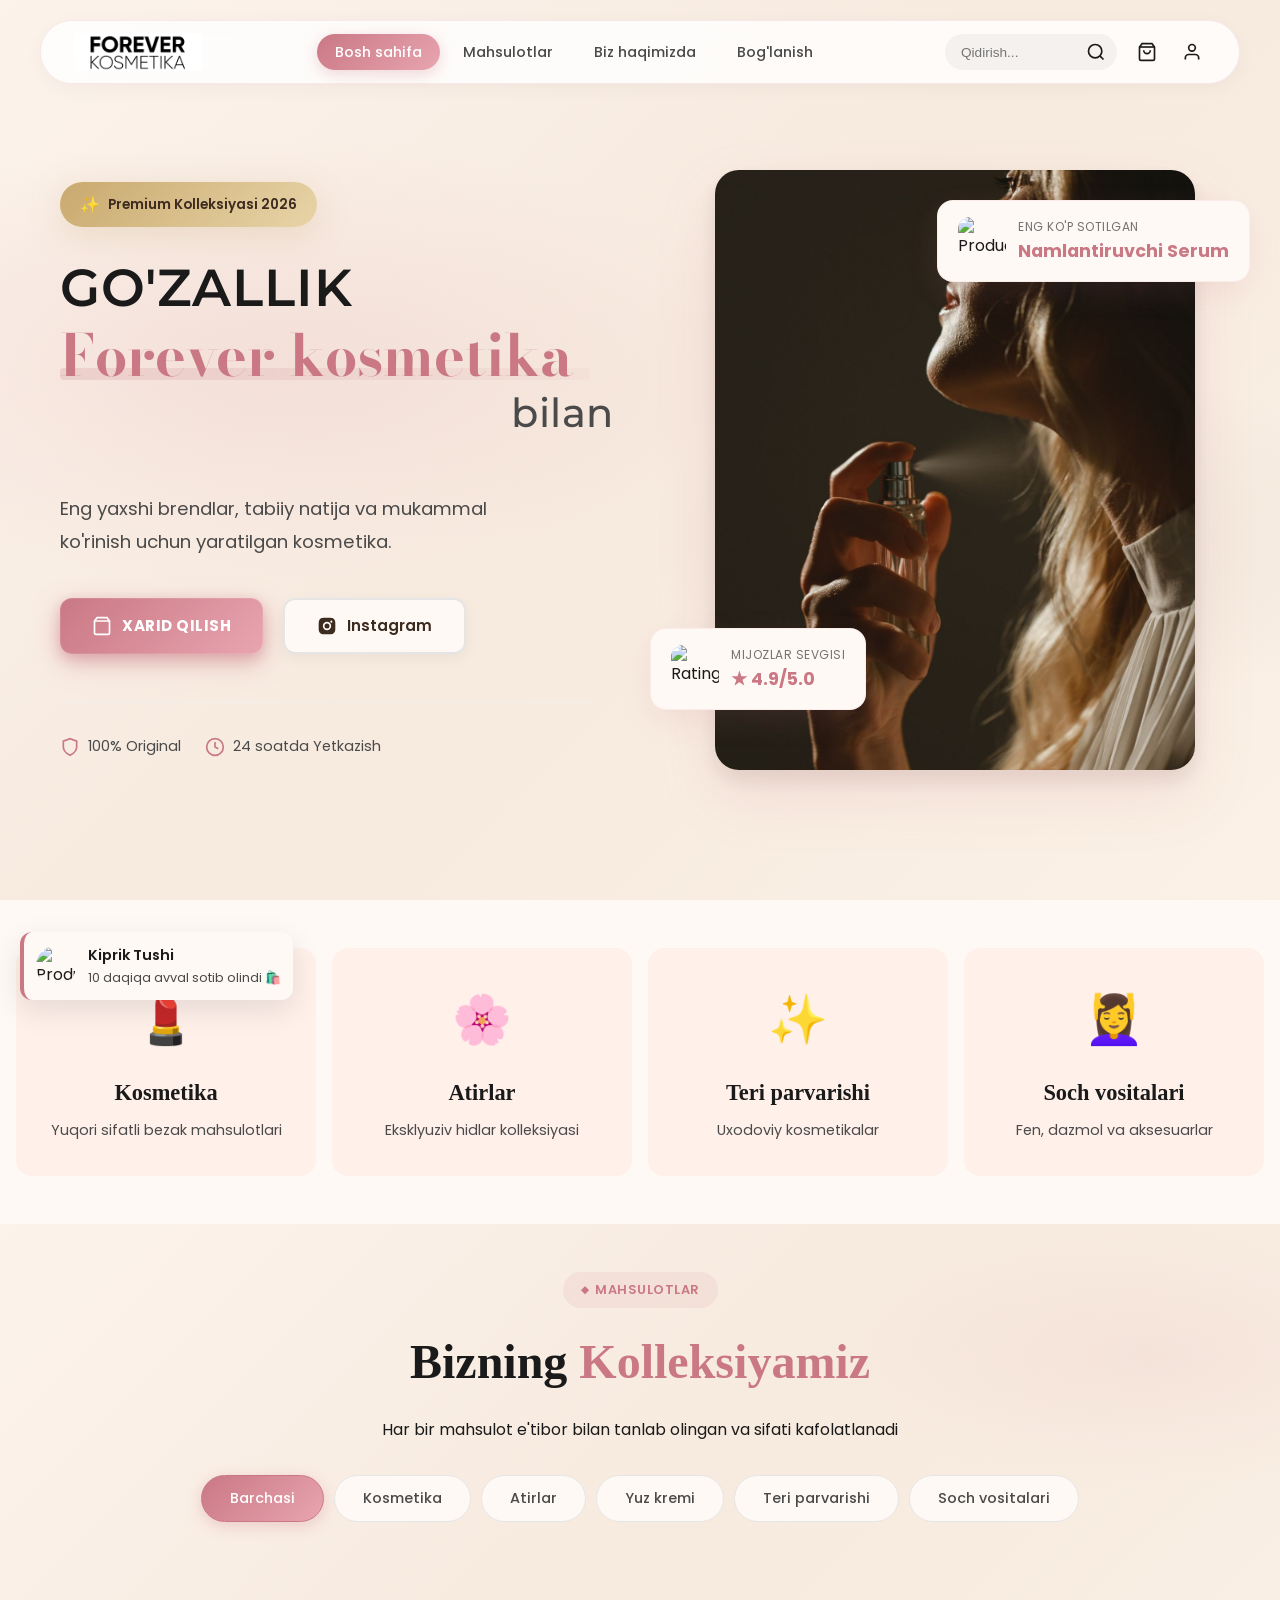
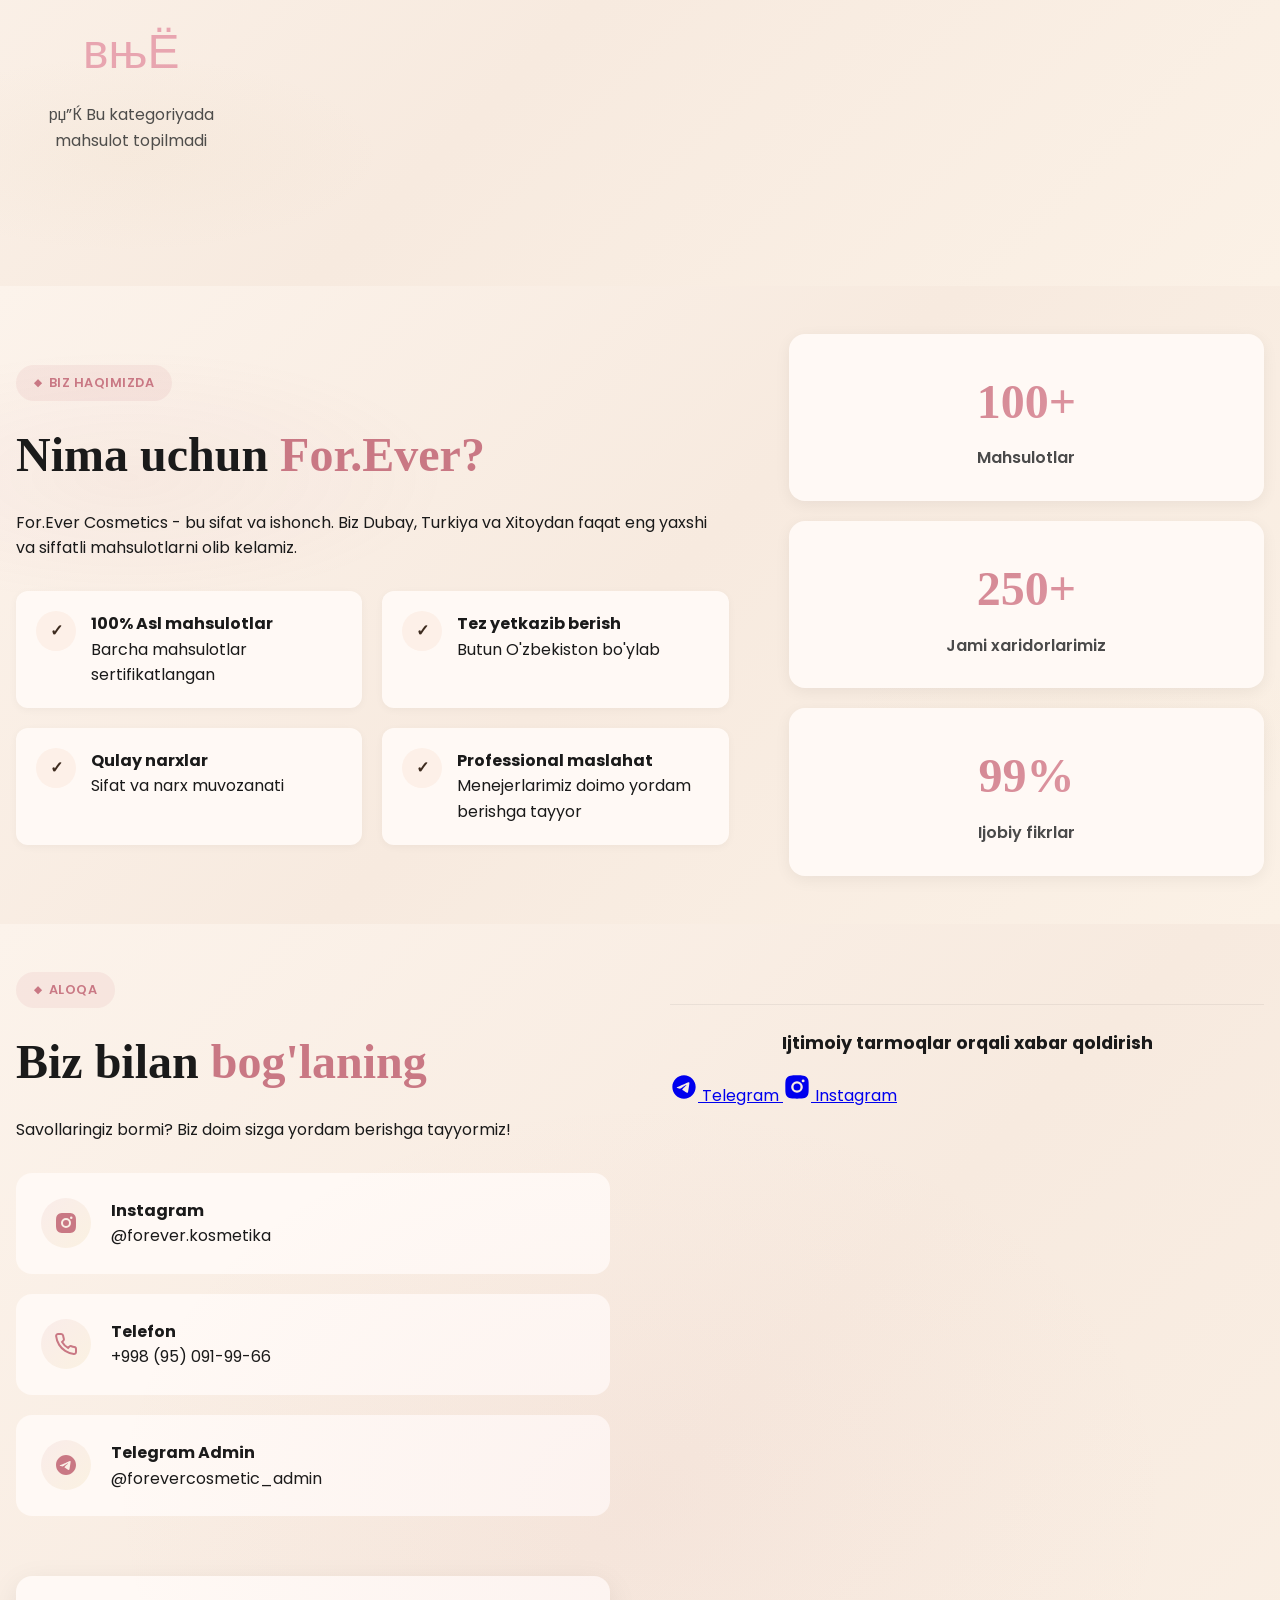
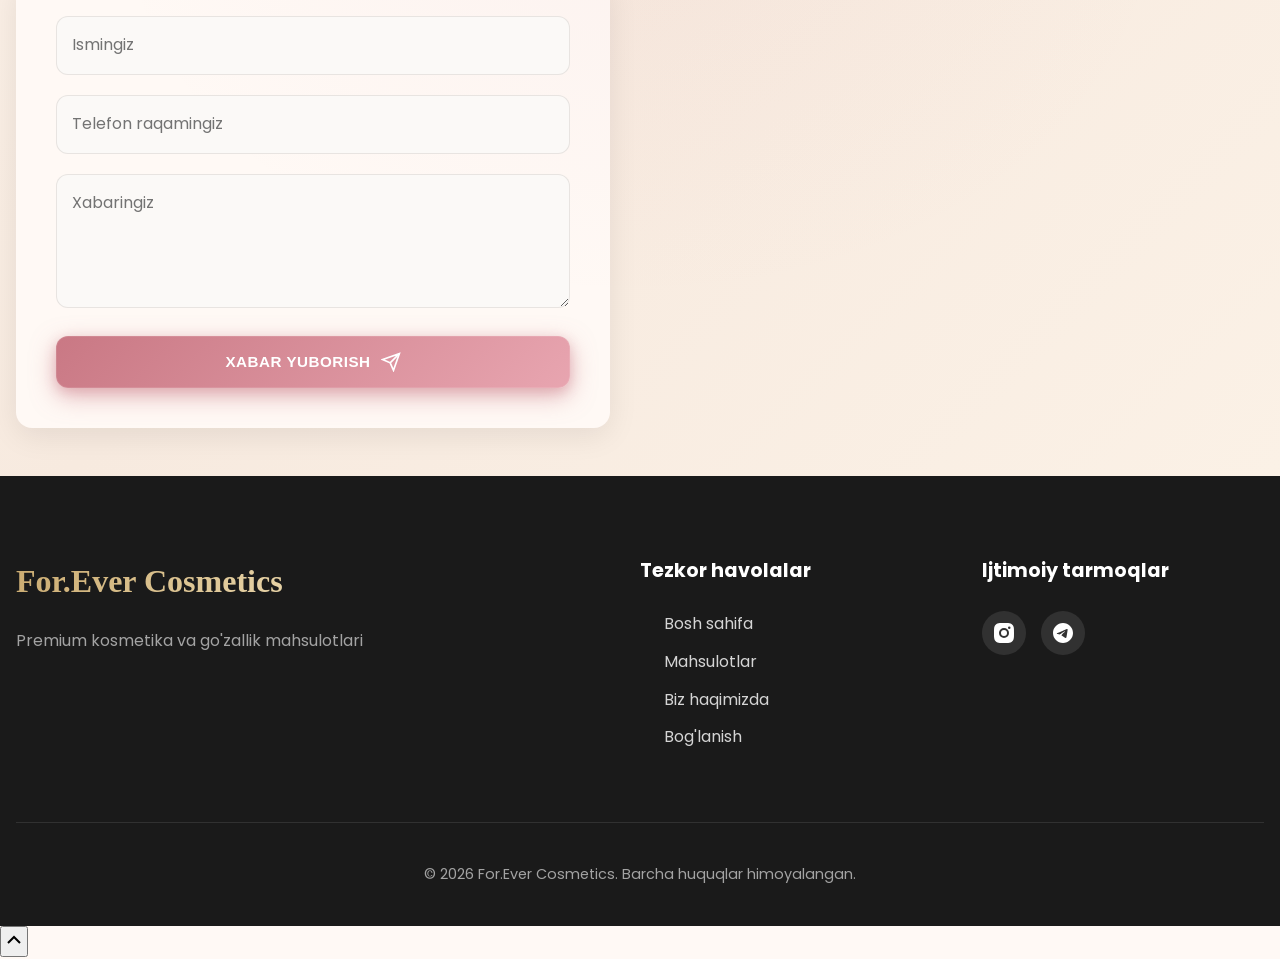
==== commit bcec977f: "fix: mobile UI - navbar, bottom nav, grids, social contact 1. Navbar: ALL header-actions hidden on m" ====
--- a/index.html
+++ b/index.html
@@ -10,7 +10,7 @@
     <link rel="icon" href="favicon.ico" type="image/x-icon">
     <link rel="icon" href="favicon-32x32.png" type="image/png" sizes="32x32">
     <link rel="apple-touch-icon" href="favicon-192x192.png">
-    <link rel="stylesheet" href="styles.css?v=6484025161">
+    <link rel="stylesheet" href="styles.css?v=4270192022">
     <link rel="preconnect" href="https://fonts.googleapis.com">
     <link rel="preconnect" href="https://fonts.gstatic.com" crossorigin>
     <link href="https://fonts.googleapis.com/css2?family=Bodoni+Moda:ital,opsz,wght@0,6..96,400..900;1,6..96,400..900&family=Montserrat:wght@300;400;500;600;700&family=Poppins:wght@300;400;500;600;700;800;900&display=swap" rel="stylesheet">
@@ -308,6 +308,21 @@
                                 <h4>Telegram Admin</h4>
                                 <p>@forevercosmetic_admin</p>
                             </div>
+                        </a>
+                    </div>
+                </div>
+
+                <!-- Ijtimoiy tarmoqlar orqali xabar qoldirish -->
+                <div class="social-contact-section" style="margin-top: 32px; padding-top: 24px; border-top: 1px solid rgba(0,0,0,0.06);">
+                    <h4 style="font-size: 1.1rem; font-weight: 700; margin-bottom: 16px; color: var(--text-primary); text-align: center;">Ijtimoiy tarmoqlar orqali xabar qoldirish</h4>
+                    <div class="social-contact-grid">
+                        <a href="https://t.me/forevercosmetic_admin" target="_blank" class="social-contact-card telegram">
+                            <svg width="28" height="28" viewBox="0 0 24 24" fill="currentColor"><path d="M12 2C6.48 2 2 6.48 2 12s4.48 10 10 10 10-4.48 10-10S17.52 2 12 2zm4.64 6.8c-.15 1.58-.8 5.42-1.13 7.19-.14.75-.42 1-.68 1.03-.58.05-1.02-.38-1.58-.75-.88-.58-1.38-.94-2.23-1.5-.99-.65-.35-1.01.22-1.59.15-.15 2.71-2.48 2.76-2.69a.2.2 0 0 0-.05-.18c-.06-.05-.14-.03-.21-.02-.09.02-1.49.95-4.22 2.79-.4.27-.76.41-1.08.4-.36-.01-1.04-.2-1.55-.37-.63-.2-1.12-.31-1.08-.66.02-.18.27-.36.74-.55 2.92-1.27 4.86-2.11 5.83-2.51 2.78-1.16 3.35-1.36 3.73-1.36.08 0 .27.02.39.12.1.08.13.19.14.27-.01.06.01.24 0 .38z"></path></svg>
+                            <span>Telegram</span>
+                        </a>
+                        <a href="https://www.instagram.com/forever.kosmetika/" target="_blank" class="social-contact-card instagram">
+                            <svg width="28" height="28" viewBox="0 0 24 24" fill="currentColor"><path d="M12 2c2.717 0 3.056.01 4.122.06 1.065.05 1.79.217 2.428.465.66.254 1.216.598 1.772 1.153a4.908 4.908 0 0 1 1.153 1.772c.247.637.415 1.363.465 2.428.047 1.066.06 1.405.06 4.122 0 2.717-.01 3.056-.06 4.122-.05 1.065-.218 1.79-.465 2.428a4.883 4.883 0 0 1-1.153 1.772 4.915 4.915 0 0 1-1.772 1.153c-.637.247-1.363.415-2.428.465-1.066.047-1.405.06-4.122.06-2.717 0-3.056-.01-4.122-.06-1.065-.05-1.79-.218-2.428-.465a4.89 4.89 0 0 1-1.772-1.153 4.904 4.904 0 0 1-1.153-1.772c-.248-.637-.415-1.363-.465-2.428C2.013 15.056 2 14.717 2 12c0-2.717.01-3.056.06-4.122.05-1.066.217-1.79.465-2.428a4.88 4.88 0 0 1 1.153-1.772A4.897 4.897 0 0 1 5.45 2.525c.638-.248 1.362-.415 2.428-.465C8.944 2.013 9.283 2 12 2zm0 5a5 5 0 1 0 0 10 5 5 0 0 0 0-10zm6.5-.25a1.25 1.25 0 0 0-2.5 0 1.25 1.25 0 0 0 2.5 0zM12 9a3 3 0 1 1 0 6 3 3 0 0 1 0-6z"></path></svg>
+                            <span>Instagram</span>
                         </a>
                     </div>
                 </div>
@@ -518,7 +533,7 @@
     <script src="https://www.gstatic.com/firebasejs/9.23.0/firebase-firestore-compat.js"></script>
     <script src="https://www.gstatic.com/firebasejs/9.23.0/firebase-storage-compat.js"></script>
     <script src="firebase-config.js"></script>
-    <script src="firebase-db.js?v=6484025161"></script>
+    <script src="firebase-db.js?v=4270192022"></script>
 
 
     <!-- Social Proof Toast -->
@@ -533,9 +548,9 @@
     </div>
 
     <!-- Telegram & Main Scripts -->
-    <script src="telegram-config.js?v=6484025161"></script>
-    <script src="telegram-contact.js?v=6484025161"></script>
-    <script src="script.js?v=6484025161"></script>
+    <script src="telegram-config.js?v=4270192022"></script>
+    <script src="telegram-contact.js?v=4270192022"></script>
+    <script src="script.js?v=4270192022"></script>
     <script>
     // Jami xaridorlar sonini Firebase'dan olish
     async function loadCustomersCount() {
@@ -565,7 +580,7 @@
         setTimeout(loadCustomersCount, 1500);
     }
     </script>
-    <script src="mobile-ux.js?v=6484025161"></script> <!-- Mobile UX Optimization -->
+    <script src="mobile-ux.js?v=4270192022"></script> <!-- Mobile UX Optimization -->
     <script src="https://unpkg.com/aos@2.3.1/dist/aos.js"></script>
     <script>
         AOS.init({
--- a/styles.css
+++ b/styles.css
@@ -1,4972 +1,4872 @@
-﻿/* ================================
-   RESET & BASE STYLES
-   ================================ */
-* {
-    margin: 0;
-    padding: 0;
-    box-sizing: border-box;
-}
-
-:root {
-    /* ========================================
-       FOR.EVER COSMETICS - PREMIUM COLOR SYSTEM
-       Brand Identity: Luxury Beauty E-Commerce
-       Strategy: High-Conversion + Premium Feel
-       ======================================== */
-    
-    /* --- PRIMARY BRAND COLORS --- */
-    /* Main brand identity - Deep sophisticated brown */
-    --primary-color: #3D2B1F;
-    --primary-dark: #2A1D15;
-    --primary-light: #5A4030;
-    
-    /* --- POWER ACCENT (CONVERSION) --- */
-    /* Rose/Pink - Feminine, premium, cosmetics-appropriate */
-    --accent-color: #C97884;
-    --accent-light: #E8A5B0;
-    --accent-dark: #A85A66;
-    --accent-gradient: linear-gradient(135deg, #C97884 0%, #E8A5B0 100%);
-    
-    /* Luxury Gold - For premium highlights */
-    --gold-color: #C9A96E;
-    --gold-light: #E8D4A8;
-    --gold-dark: #A88B4A;
-    --gold-gradient: linear-gradient(135deg, #C9A96E 0%, #E8D4A8 50%, #A88B4A 100%);
-    
-    /* --- BACKGROUND PALETTE --- */
-    /* Light, airy, feminine backgrounds */
-    --bg-white: #FFF9F5;
-    --bg-cream: #FFF5EF;
-    --bg-beige: #FDF0E8;
-    --bg-warm: #FFFAF7;
-    --bg-elevated: #FFFFFF;
-    --bg-primary: #FFF9F5;
-    --bg-secondary: #FFF0EA;
-    
-    /* --- TEXT COLORS --- */
-    /* High contrast for readability */
-    --text-primary: #1A1A1A;
-    --text-secondary: #4A4A4A;
-    --text-muted: #737373;
-    --text-light: #A3A3A3;
-    --text-inverse: #FFFFFF;
-    
-    /* --- CTA / CONVERSION COLORS --- */
-    /* Warm rose - soft but action-driving */
-    --cta-primary: #C97884;
-    --cta-hover: #B5626E;
-    --cta-active: #A85A66;
-    --cta-gradient: linear-gradient(135deg, #C97884 0%, #E8A5B0 100%);
-    --cta-glow: rgba(201, 120, 132, 0.35);
-    
-    /* Secondary CTA - Gold for premium actions */
-    --cta-secondary: #C9A96E;
-    --cta-secondary-hover: #A88B4A;
-    
-    /* --- UI ELEMENT COLORS --- */
-    /* Navigation */
-    --nav-bg: rgba(255, 255, 255, 0.95);
-    --nav-bg-scroll: #FFFFFF;
-    --nav-text: #3D2B1F;
-    --nav-text-hover: #C97884;
-    --nav-border: rgba(201, 120, 132, 0.15);
-    
-    /* Cards & Surfaces */
-    --card-bg: #FFFFFF;
-    --card-border: #E5E5E5;
-    --card-shadow: 0 4px 20px rgba(0, 0, 0, 0.06);
-    --card-hover-shadow: 0 12px 40px rgba(201, 120, 132, 0.15);
-    
-    /* Product Cards */
-    --product-card-bg: #FFFFFF;
-    --product-price: #C97884;
-    --product-price-old: #A3A3A3;
-    
-    /* Badges */
-    --badge-sale-bg: #EF4444;
-    --badge-sale-text: #FFFFFF;
-    --badge-new-bg: #C97884;
-    --badge-new-text: #FFFFFF;
-    --badge-bestseller-bg: #C9A96E;
-    --badge-bestseller-text: #1A1A1A;
-    --badge-premium-bg: linear-gradient(135deg, #C9A96E 0%, #E8D4A8 100%);
-    --badge-premium-text: #3D2B1F;
-    
-    /* Ratings */
-    --star-filled: #FFB800;
-    --star-empty: #E5E5E5;
-    --rating-text: #4A4A4A;
-    
-    /* Forms & Inputs */
-    --input-bg: #FFFFFF;
-    --input-border: #E5E5E5;
-    --input-focus: #C97884;
-    --input-focus-ring: rgba(201, 120, 132, 0.2);
-    --placeholder: #A3A3A3;
-    --label: #4A4A4A;
-    
-    /* Buttons - Standard */
-    --btn-primary-bg: #C97884;
-    --btn-primary-hover: #B5626E;
-    --btn-primary-text: #FFFFFF;
-    --btn-secondary-bg: transparent;
-    --btn-secondary-border: #C97884;
-    --btn-secondary-text: #C97884;
-    --btn-secondary-hover: rgba(201, 120, 132, 0.05);
-    
-    /* Buttons - Filled Dark */
-    --btn-filled-bg: linear-gradient(135deg, #C97884 0%, #E8A5B0 100%);
-    --btn-filled-hover: linear-gradient(135deg, #B5626E 0%, #C97884 100%);
-    --btn-filled-text: #FFFFFF;
-    
-    /* Borders & Dividers */
-    --border-light: #F0F0F0;
-    --border-medium: #E5E5E5;
-    --border-strong: #D4D4D4;
-    --divider: linear-gradient(90deg, transparent, #E5E5E5, transparent);
-    
-    /* Hero Section */
-    --hero-bg: linear-gradient(135deg, #FCF3EB 0%, #F7EADF 50%, #FBF1E6 100%);
-    --hero-accent: rgba(201, 120, 132, 0.1);
-    --hero-glow: radial-gradient(circle at 30% 50%, rgba(201, 120, 132, 0.15) 0%, transparent 50%);
-    
-    /* Footer */
-    --footer-bg: #1A1A1A;
-    --footer-text: #FFFFFF;
-    --footer-muted: #A3A3A3;
-    --footer-link: #D4D4D4;
-    --footer-link-hover: #E8A5B0;
-    
-    /* Status Colors */
-    --success: #10B981;
-    --success-bg: rgba(16, 185, 129, 0.1);
-    --error: #EF4444;
-    --error-bg: rgba(239, 68, 68, 0.1);
-    --warning: #F59E0B;
-    --info: #3B82F6;
-    
-    /* --- SHADOWS --- */
-    --shadow-sm: 0 2px 8px rgba(0, 0, 0, 0.04);
-    --shadow-md: 0 4px 16px rgba(0, 0, 0, 0.06);
-    --shadow-lg: 0 8px 30px rgba(0, 0, 0, 0.08);
-    --shadow-xl: 0 12px 40px rgba(0, 0, 0, 0.12);
-    --shadow-premium: 0 8px 32px rgba(201, 120, 132, 0.2);
-    --shadow-gold: 0 8px 32px rgba(201, 169, 110, 0.25);
-    --shadow-nav: 0 4px 20px rgba(0, 0, 0, 0.04);
-    
-    /* --- GRADIENTS --- */
-    --gradient-premium: linear-gradient(135deg, #C97884 0%, #B5626E 100%);
-    --gradient-gold: linear-gradient(135deg, #C9A96E 0%, #E8D4A8 50%, #C9A96E 100%);
-    --gradient-warm: linear-gradient(135deg, #FDF9F6 0%, #F5EFEB 100%);
-    --gradient-dark: linear-gradient(135deg, #1A1A1A 0%, #2A2A2A 100%);
-    
-    /* --- ANIMATIONS --- */
-    --transition: all 0.3s cubic-bezier(0.4, 0, 0.2, 1);
-    --transition-base: all 0.3s ease;
-    --transition-fast: all 0.15s ease;
-    --transition-bounce: all 0.4s cubic-bezier(0.34, 1.56, 0.64, 1);
-    
-    /* --- TYPOGRAPHY --- */
-    --font-primary: 'Poppins', -apple-system, BlinkMacSystemFont, sans-serif;
-    --font-serif: 'Cormorant Garamond', Georgia, serif;
-    --font-display: 'Cormorant Garamond', Georgia, serif;
-    
-    /* --- SPACING --- */
-    --spacing-xs: 0.25rem;
-    --spacing-sm: 0.5rem;
-    --spacing-md: 1rem;
-    --spacing-lg: 2rem;
-    --spacing-xl: 3rem;
-    --spacing-2xl: 4rem;
-    
-    /* --- RADIUS --- */
-    --radius-sm: 8px;
-    --radius-md: 12px;
-    --radius-lg: 16px;
-    --radius-xl: 24px;
-    --radius-full: 9999px;
-}
-
-html {
-    scroll-behavior: smooth;
-}
-
-body {
-    font-family: var(--font-primary);
-    color: var(--text-primary);
-    background: var(--bg-primary);
-    line-height: 1.6;
-    overflow-x: hidden;
-}
-
-.container {
-    max-width: 1280px;
-    margin: 0 auto;
-    padding: 0 var(--spacing-md);
-}
-
-/* ================================
-   HEADER & CAPSULE NAVIGATION
-   ================================ */
-.header {
-    position: fixed;
-    top: 20px;
-    left: 0;
-    right: 0;
-    z-index: 1000;
-    background: transparent;
-    transition: var(--transition);
-}
-
-.nav-container {
-    max-width: 1200px;
-    margin: 0 auto;
-    background: var(--nav-bg);
-    backdrop-filter: blur(20px);
-    border-radius: 100px;
-    padding: 12px 32px;
-    display: flex;
-    align-items: center;
-    justify-content: space-between;
-    box-shadow: var(--shadow-nav);
-    border: 1px solid var(--nav-border);
-    transition: var(--transition);
-}
-
-.logo-text {
-    font-family: var(--font-serif);
-    font-size: 1.8rem;
-    font-weight: 700;
-    color: var(--text-primary);
-    letter-spacing: -0.02em;
-}
-
-.nav-menu-wrapper {
-    flex: 1;
-    display: flex;
-    justify-content: center;
-}
-
-.nav-menu {
-    display: flex;
-    list-style: none;
-    gap: 5px;
-}
-
-.nav-link {
-    text-decoration: none;
-    color: var(--text-secondary);
-    font-weight: 500;
-    font-size: 0.9rem;
-    padding: 8px 18px;
-    border-radius: 100px;
-    transition: var(--transition);
-}
-
-.nav-link:hover {
-    color: var(--nav-text-hover);
-    background: rgba(201, 120, 132, 0.08);
-}
-
-.nav-link.active {
-    background: var(--accent-gradient);
-    color: white;
-    box-shadow: 0 4px 15px rgba(201, 120, 132, 0.3);
-}
-
-.header-actions {
-    display: flex;
-    align-items: center;
-    gap: 15px;
-}
-
-.action-btn {
-    background: none;
-    border: none;
-    cursor: pointer;
-    color: var(--text-primary);
-    display: flex;
-    align-items: center;
-    justify-content: center;
-    padding: 5px;
-    transition: var(--transition);
-    position: relative;
-    text-decoration: none;
-}
-
-.action-btn:hover {
-    transform: scale(1.1);
-    color: var(--accent-color);
-}
-
-.action-btn .cart-count {
-    position: absolute;
-    top: -4px;
-    right: -4px;
-    background: var(--cta-primary);
-    color: white;
-    font-size: 0.65rem;
-    font-weight: 700;
-    width: 18px;
-    height: 18px;
-    border-radius: 50%;
-    display: flex;
-    align-items: center;
-    justify-content: center;
-    box-shadow: 0 2px 8px rgba(201, 120, 132, 0.4);
-}
-
-.menu-toggle {
-    display: none;
-}
-
-/* ================================
-   HERO SECTION - PREMIUM REDESIGN
-   ================================ */
-.hero {
-    min-height: 100vh;
-    background: var(--hero-bg);
-    padding-top: 140px;
-    padding-bottom: 100px;
-    display: flex;
-    align-items: center;
-    position: relative;
-    overflow: hidden;
-}
-
-/* Soft gradient overlay */
-.hero::before {
-    content: '';
-    position: absolute;
-    inset: 0;
-    background: 
-        radial-gradient(ellipse 80% 50% at 20% 40%, rgba(201, 120, 132, 0.12) 0%, transparent 50%),
-        radial-gradient(ellipse 60% 40% at 80% 60%, rgba(61, 43, 31, 0.06) 0%, transparent 50%);
-    pointer-events: none;
-}
-
-/* Decorative elements */
-.hero-decoration {
-    position: absolute;
-    width: 100%;
-    height: 100%;
-    top: 0;
-    left: 0;
-    pointer-events: none;
-    overflow: hidden;
-}
-
-.hero-decoration::before {
-    content: '';
-    position: absolute;
-    width: 500px;
-    height: 500px;
-    border: 1px solid rgba(201, 120, 132, 0.15);
-    border-radius: 50%;
-    top: -100px;
-    right: -100px;
-    animation: rotate 30s linear infinite;
-}
-
-.hero-decoration::after {
-    content: '';
-    position: absolute;
-    width: 300px;
-    height: 300px;
-    border: 1px solid rgba(212, 175, 55, 0.2);
-    border-radius: 50%;
-    bottom: -50px;
-    left: -50px;
-    animation: rotate 25s linear infinite reverse;
-}
-
-@keyframes rotate {
-    from { transform: rotate(0deg); }
-    to { transform: rotate(360deg); }
-}
-
-.hero-container {
-    max-width: 1280px;
-    margin: 0 auto;
-    padding: 0 60px;
-    display: grid;
-    grid-template-columns: 1fr 1fr;
-    gap: 100px;
-    align-items: center;
-    width: 100%;
-    position: relative;
-    z-index: 2;
-}
-
-/* Left Content Area */
-.hero-content {
-    display: flex;
-    flex-direction: column;
-    gap: 32px;
-    animation: fadeInUp 1s ease-out;
-}
-
-@keyframes fadeInUp {
-    from {
-        opacity: 0;
-        transform: translateY(30px);
-    }
-    to {
-        opacity: 1;
-        transform: translateY(0);
-    }
-}
-
-/* Premium Badge */
-.hero-badge {
-    display: inline-flex;
-    align-items: center;
-    gap: 8px;
-    padding: 10px 20px;
-    background: var(--badge-premium-bg);
-    border: none;
-    border-radius: 100px;
-    font-size: 0.85rem;
-    font-weight: 600;
-    color: var(--badge-premium-text);
-    width: fit-content;
-    box-shadow: var(--shadow-gold);
-}
-
-.hero-badge::before {
-    content: '✨';
-    font-size: 1rem;
-}
-
-/* Main Title */
-.hero-title {
-    font-size: clamp(2.8rem, 4.5vw, 4rem);
-    line-height: 1.1;
-    color: var(--text-primary);
-    margin-bottom: 25px;
-    display: flex;
-    flex-direction: column;
-    gap: 8px;
-}
-
-.title-part-1 {
-    font-family: 'Montserrat', sans-serif;
-    font-weight: 600;
-    font-size: 0.9em;
-    color: var(--text-primary);
-    letter-spacing: 1px;
-    text-transform: uppercase;
-}
-
-.title-part-2 {
-    font-family: 'Montserrat', sans-serif;
-    font-weight: 500;
-    font-size: 0.7em;
-    color: var(--text-secondary);
-    letter-spacing: 0.5px;
-    align-self: flex-end;
-    margin-top: -5px;
-    padding-right: 5%;
-    transform: translateX(50px);
-}
-
-.accent-text {
-    font-family: 'Bodoni Moda', serif;
-    color: var(--accent-color);
-    font-style: normal;
-    font-weight: 700;
-    position: relative;
-    display: inline-block;
-    white-space: nowrap;
-}
-
-.accent-text::after {
-    content: '';
-    position: absolute;
-    bottom: 8px;
-    left: 0;
-    width: 100%;
-    height: 12px;
-    background: linear-gradient(90deg, rgba(201, 120, 132, 0.2), rgba(201, 120, 132, 0.05));
-    z-index: -1;
-    border-radius: 4px;
-}
-
-/* Subtitle */
-.hero-subtitle {
-    font-size: 1.15rem;
-    color: var(--text-secondary);
-    line-height: 1.8;
-    max-width: 450px;
-}
-
-/* Hero Actions Wrapper */
-.hero-actions {
-    display: flex;
-    align-items: center;
-    gap: 20px;
-    margin-top: 8px;
-}
-
-.hero-actions .btn {
-    height: 56px;
-    padding: 0 32px;
-    display: flex;
-    align-items: center;
-    justify-content: center;
-}
-
-/* Ensure secondary button in hero matches the primary's feel */
-.hero-actions .btn-secondary {
-    font-size: 0.95rem;
-    font-weight: 600;
-}
-
-/* ========================================
-   HIGH-CONVERSION CTA BUTTON SYSTEM
-   ======================================== */
-
-/* Base Button Styles */
-.btn {
-    padding: 16px 36px;
-    border-radius: 12px;
-    font-weight: 600;
-    font-size: 1rem;
-    text-decoration: none;
-    transition: all 0.4s cubic-bezier(0.16, 1, 0.3, 1);
-    display: inline-flex;
-    align-items: center;
-    justify-content: center;
-    gap: 10px;
-    cursor: pointer;
-    border: none;
-    position: relative;
-    overflow: hidden;
-}
-
-/* PRIMARY CTA - Deep Purple (High Conversion) */
-.btn-primary {
-    background: var(--cta-gradient);
-    color: white;
-    box-shadow: 
-        0 8px 25px rgba(201, 120, 132, 0.5),
-        0 4px 12px rgba(201, 120, 132, 0.3),
-        0 0 0 1px rgba(255, 255, 255, 0.1) inset;
-    position: relative;
-    overflow: hidden;
-    font-weight: 700;
-    letter-spacing: 0.5px;
-    text-transform: uppercase;
-    font-size: 0.95rem;
-}
-
-.btn-primary::before {
-    content: '';
-    position: absolute;
-    top: 0;
-    left: -100%;
-    width: 100%;
-    height: 100%;
-    background: linear-gradient(90deg, transparent, rgba(255, 255, 255, 0.3), transparent);
-    transition: left 0.5s ease;
-}
-
-.btn-primary::after {
-    content: '';
-    position: absolute;
-    top: -2px;
-    left: -2px;
-    right: -2px;
-    bottom: -2px;
-    background: linear-gradient(135deg, rgba(201, 120, 132, 0.6), rgba(201, 169, 110, 0.4), rgba(201, 120, 132, 0.6));
-    border-radius: 14px;
-    z-index: -1;
-    opacity: 0;
-    transition: opacity 0.3s ease;
-    filter: blur(8px);
-}
-
-.btn-primary:hover {
-    transform: translateY(-3px) scale(1.02);
-    box-shadow: 
-        0 15px 40px rgba(201, 120, 132, 0.6),
-        0 8px 20px rgba(201, 120, 132, 0.4),
-        0 0 0 1px rgba(255, 255, 255, 0.15) inset;
-}
-
-.btn-primary:hover::before {
-    left: 100%;
-}
-
-.btn-primary:hover::after {
-    opacity: 1;
-}
-
-.btn-primary:active {
-    transform: translateY(-1px) scale(0.98);
-    box-shadow: 
-        0 5px 15px rgba(201, 120, 132, 0.4),
-        0 0 0 1px rgba(255, 255, 255, 0.1) inset;
-}
-
-/* CTA PULSE ANIMATION for maximum conversion */
-@keyframes ctaPulse {
-    0%, 100% { 
-        box-shadow: 
-            0 8px 25px rgba(201, 120, 132, 0.5),
-            0 4px 12px rgba(201, 120, 132, 0.3),
-            0 0 0 1px rgba(255, 255, 255, 0.1) inset;
-    }
-    50% { 
-        box-shadow: 
-            0 12px 35px rgba(201, 120, 132, 0.6),
-            0 6px 18px rgba(201, 120, 132, 0.4),
-            0 0 20px rgba(201, 120, 132, 0.3),
-            0 0 0 1px rgba(255, 255, 255, 0.15) inset;
-    }
-}
-
-.btn-primary.pulse {
-    animation: ctaPulse 2s ease-in-out infinite;
-}
-
-/* SECONDARY CTA - Premium Gold */
-.btn-secondary {
-    background: var(--bg-white);
-    color: var(--primary-color);
-    border: 2px solid var(--border-medium);
-    box-shadow: 0 4px 15px rgba(0, 0, 0, 0.05);
-    font-weight: 600;
-}
-
-.btn-secondary:hover {
-    border-color: var(--gold-color);
-    color: var(--gold-dark);
-    transform: translateY(-3px);
-    box-shadow: 
-        0 8px 25px rgba(201, 169, 110, 0.25),
-        0 0 0 1px rgba(201, 169, 110, 0.1) inset;
-}
-
-/* CTA OUTLINE - Purple Border with Glow */
-.btn-outline {
-    background: transparent;
-    color: var(--accent-color);
-    border: 2px solid var(--accent-color);
-    position: relative;
-    overflow: hidden;
-    font-weight: 600;
-}
-
-.btn-outline::before {
-    content: '';
-    position: absolute;
-    top: 0;
-    left: 0;
-    width: 0;
-    height: 100%;
-    background: var(--accent-gradient);
-    transition: width 0.4s ease;
-    z-index: -1;
-}
-
-.btn-outline::after {
-    content: '';
-    position: absolute;
-    top: -2px;
-    left: -2px;
-    right: -2px;
-    bottom: -2px;
-    background: var(--accent-color);
-    border-radius: 14px;
-    z-index: -2;
-    opacity: 0;
-    transition: opacity 0.3s ease;
-    filter: blur(10px);
-}
-
-.btn-outline:hover {
-    color: white;
-    border-color: var(--accent-color);
-    transform: translateY(-2px);
-}
-
-.btn-outline:hover::before {
-    width: 100%;
-}
-
-.btn-outline:hover::after {
-    opacity: 0.5;
-}
-
-/* GOLD CTA - Special Premium Actions */
-.btn-gold {
-    background: var(--gold-gradient);
-    color: var(--primary-color);
-    font-weight: 700;
-    box-shadow: 
-        var(--shadow-gold),
-        0 0 0 1px rgba(255, 255, 255, 0.2) inset;
-    text-transform: uppercase;
-    letter-spacing: 0.5px;
-    font-size: 0.9rem;
-}
-
-.btn-gold:hover {
-    transform: translateY(-3px) scale(1.02);
-    box-shadow: 
-        0 15px 40px rgba(201, 169, 110, 0.35),
-        0 0 0 1px rgba(255, 255, 255, 0.25) inset;
-}
-
-/* CTA GLOW EFFECT */
-.btn-glow {
-    position: relative;
-}
-
-.btn-glow::before {
-    content: '';
-    position: absolute;
-    top: -4px;
-    left: -4px;
-    right: -4px;
-    bottom: -4px;
-    background: var(--accent-gradient);
-    border-radius: 16px;
-    z-index: -1;
-    opacity: 0;
-    transition: opacity 0.3s ease;
-    filter: blur(12px);
-}
-
-.btn-glow:hover::before {
-    opacity: 0.6;
-}
-
-/* CTA GHOST - For Less Important Actions */
-.btn-ghost {
-    background: transparent;
-    color: var(--text-secondary);
-    border: 1px solid var(--border-light);
-}
-
-.btn-ghost:hover {
-    background: rgba(201, 120, 132, 0.05);
-    color: var(--accent-color);
-    border-color: var(--accent-light);
-}
-
-/* Trust Indicators */
-.hero-trust {
-    display: flex;
-    align-items: center;
-    gap: 24px;
-    margin-top: 16px;
-    padding-top: 32px;
-    border-top: 1px solid var(--border-light);
-}
-
-.trust-item {
-    display: flex;
-    align-items: center;
-    gap: 8px;
-    font-size: 0.9rem;
-    color: var(--text-secondary);
-}
-
-.trust-item svg {
-    width: 20px;
-    height: 20px;
-    color: var(--accent-color);
-}
-
-/* Right Visual Area */
-.hero-visual {
-    position: relative;
-    display: flex;
-    justify-content: center;
-    align-items: center;
-    animation: fadeInUp 1s ease-out 0.2s both;
-}
-
-/* Main Image Container */
-.hero-image-wrapper {
-    position: relative;
-    width: 100%;
-    max-width: 480px;
-    aspect-ratio: 4 / 5;
-    border-radius: 24px;
-    overflow: hidden;
-    box-shadow: 
-        0 25px 60px rgba(201, 120, 132, 0.15),
-        0 10px 20px rgba(61, 43, 31, 0.1);
-}
-
-/* Decorative frame behind image */
-.hero-image-wrapper::before {
-    content: '';
-    position: absolute;
-    inset: -20px;
-    background: linear-gradient(135deg, rgba(201, 120, 132, 0.1) 0%, rgba(212, 175, 55, 0.1) 100%);
-    border-radius: 30px;
-    z-index: -1;
-    transform: rotate(-3deg);
-}
-
-.hero-img {
-    width: 100%;
-    height: 100%;
-    object-fit: cover;
-    display: block;
-    transition: transform 0.5s ease, box-shadow 0.5s ease;
-}
-
-.hero-image-wrapper:hover .hero-img {
-    transform: scale(1.02);
-    box-shadow: 
-        0 30px 70px rgba(201, 120, 132, 0.2),
-        0 15px 30px rgba(61, 43, 31, 0.15);
-}
-
-/* Floating Cards */
-.floating-card {
-    position: absolute;
-    background: var(--bg-white);
-    padding: 16px 20px;
-    border-radius: 16px;
-    box-shadow: 0 10px 30px rgba(201, 120, 132, 0.12);
-    display: flex;
-    align-items: center;
-    gap: 12px;
-    animation: float 4s ease-in-out infinite;
-    border: 1px solid rgba(201, 120, 132, 0.1);
-}
-
-.floating-card-1 {
-    top: 30px;
-    right: -30px;
-    animation-delay: 0s;
-}
-
-.floating-card-2 {
-    bottom: 60px;
-    left: -40px;
-    animation-delay: 1s;
-}
-
-@keyframes float {
-    0%, 100% { transform: translateY(0); }
-    50% { transform: translateY(-10px); }
-}
-
-.floating-card img {
-    width: 48px;
-    height: 48px;
-    border-radius: 12px;
-    object-fit: cover;
-}
-
-.floating-card-text {
-    display: flex;
-    flex-direction: column;
-}
-
-.floating-card-label {
-    font-size: 0.75rem;
-    color: var(--text-muted);
-    text-transform: uppercase;
-    letter-spacing: 0.5px;
-}
-
-.floating-card-value {
-    font-size: 1.1rem;
-    font-weight: 700;
-    color: var(--accent-color);
-}
-
-/* Hero responsive */
-@media (max-width: 992px) {
-    .hero {
-        min-height: auto;
-        padding-top: 100px;
-        padding-bottom: 60px;
-    }
-
-    .hero-container {
-        grid-template-columns: 1fr;
-        gap: 30px;
-        text-align: center;
-        padding: 0 20px;
-    }
-
-    .hero-content {
-        order: 1;
-        align-items: center;
-    }
-
-    .hero-badge {
-        margin: 0 auto;
-    }
-
-    .hero-subtitle {
-        margin: 0 auto;
-    }
-
-    .hero-visual {
-        order: 0;
-        max-width: 400px;
-        margin: 0 auto;
-    }
-
-    .hero-title {
-        font-size: clamp(2.2rem, 8vw, 2.8rem);
-        text-align: center;
-        align-items: center;
-    }
-
-    .title-part-1 {
-        font-size: 0.8em;
-    }
-
-    .title-part-2 {
-        align-self: center;
-        transform: none;
-        padding-right: 0;
-        margin-top: 5px;
-        font-size: 0.6em;
-    }
-
-    .accent-text {
-        font-size: 1.1em;
-        white-space: normal;
-    }
-
-    .hero-actions {
-        justify-content: center;
-    }
-
-    .hero-trust {
-        justify-content: center;
-    }
-
-    .floating-card {
-        display: none !important; /* Hide floating cards on tablet/mobile to avoid overlapping text */
-    }
-}
-
-@media (max-width: 576px) {
-    .hero {
-        padding-top: 90px;
-        padding-bottom: 40px;
-    }
-
-    .hero-container {
-        padding: 0 16px;
-        gap: 30px;
-    }
-
-    .hero-title {
-        font-size: 2rem;
-    }
-
-    .hero-subtitle {
-        font-size: 1rem;
-    }
-
-    .hero-actions {
-        flex-direction: column;
-        width: 100%;
-    }
-
-    .hero-actions .btn {
-        width: 100%;
-    }
-
-    .hero-trust {
-        flex-direction: column;
-        gap: 12px;
-    }
-
-    .hero-visual {
-        max-width: 320px;
-    }
-
-    .floating-card {
-        padding: 12px 16px;
-    }
-
-    .floating-card img {
-        width: 40px;
-        height: 40px;
-    }
-
-    .floating-card-1 {
-        right: 0;
-        top: 10px;
-    }
-
-    .floating-card-2 {
-        left: 0;
-        bottom: 30px;
-    }
-}
-
-/* ================================
-   CATEGORIES SECTION
-   ================================ */
-.categories {
-    padding: var(--spacing-xl) 0;
-    background: var(--bg-primary);
-}
-
-.categories-grid {
-    display: grid;
-    grid-template-columns: repeat(4, 1fr);
-    gap: var(--spacing-md);
-}
-
-.category-card {
-    background: var(--bg-secondary);
-    padding: var(--spacing-lg);
-    border-radius: var(--radius-lg);
-    text-align: center;
-    cursor: pointer;
-    transition: all var(--transition-base);
-    border: 2px solid transparent;
-    position: relative;
-    overflow: hidden;
-}
-
-.category-card:hover {
-    transform: translateY(-5px);
-    box-shadow: var(--shadow-md);
-    border-color: var(--accent-color);
-}
-
-.category-icon {
-    font-size: 3rem;
-    margin-bottom: 1rem;
-}
-
-.category-card h3 {
-    font-family: var(--font-serif);
-    font-size: 1.4rem;
-    margin-bottom: 0.5rem;
-    color: var(--text-primary);
-}
-
-.category-card p {
-    font-size: 0.9rem;
-    color: var(--text-secondary);
-}
-
-/* ================================
-   PRODUCTS SECTION
-   ================================ */
-.products-section {
-    padding: var(--spacing-xl) 0;
-    background: var(--hero-bg);
-    position: relative;
-    overflow: hidden;
-}
-
-.products-section::before {
-    content: '';
-    position: absolute;
-    inset: 0;
-    background: 
-        radial-gradient(ellipse 50% 40% at 90% 20%, rgba(201, 120, 132, 0.08) 0%, transparent 50%),
-        radial-gradient(ellipse 40% 30% at 10% 80%, rgba(201, 169, 110, 0.05) 0%, transparent 50%);
-    pointer-events: none;
-}
-
-.section-header {
-    text-align: center;
-    margin-bottom: var(--spacing-lg);
-}
-
-.section-badge {
-    display: inline-flex;
-    align-items: center;
-    gap: 6px;
-    padding: 8px 18px;
-    background: rgba(201, 120, 132, 0.1);
-    color: var(--accent-color);
-    border-radius: 100px;
-    font-size: 0.8rem;
-    font-weight: 600;
-    margin-bottom: 1rem;
-    text-transform: uppercase;
-    letter-spacing: 0.5px;
-}
-
-.section-badge::before {
-    content: '◆';
-    font-size: 0.6rem;
-}
-
-.section-title {
-    font-family: var(--font-serif);
-    font-size: 3rem;
-    margin-bottom: 1rem;
-}
-
-.gradient-text {
-    color: var(--accent-color);
-}
-
-.filter-buttons {
-    display: flex;
-    justify-content: center;
-    gap: 10px;
-    margin-bottom: var(--spacing-lg);
-    flex-wrap: wrap;
-}
-
-.filter-btn {
-    padding: 12px 28px;
-    border: 1px solid var(--border-medium);
-    background: var(--bg-white);
-    border-radius: 100px;
-    font-family: var(--font-primary);
-    font-size: 0.9rem;
-    font-weight: 500;
-    color: var(--text-secondary);
-    cursor: pointer;
-    transition: var(--transition-base);
-}
-
-.filter-btn:hover {
-    border-color: var(--accent-color);
-    color: var(--accent-color);
-    box-shadow: 0 4px 12px rgba(201, 120, 132, 0.1);
-}
-
-.filter-btn.active {
-    background: var(--accent-gradient);
-    color: white;
-    border-color: var(--accent-color);
-    box-shadow: 0 4px 15px rgba(201, 120, 132, 0.3);
-}
-
-.products-grid {
-    display: grid;
-    grid-template-columns: repeat(auto-fill, minmax(220px, 1fr));
-    gap: 24px;
-}
-
-.product-card {
-    background: var(--card-bg);
-    border-radius: 16px;
-    overflow: hidden;
-    transition: all 0.3s cubic-bezier(0.16, 1, 0.3, 1);
-    border: 1px solid var(--card-border);
-    display: flex;
-    flex-direction: column;
-    position: relative;
-    height: 100%;
-}
-
-.product-card:hover {
-    transform: translateY(-6px);
-    box-shadow: 0 12px 40px rgba(0, 0, 0, 0.1);
-    border-color: rgba(201, 120, 132, 0.15);
-}
-
-.product-image {
-    position: relative;
-    aspect-ratio: 1 / 1;
-    overflow: hidden;
-    background: linear-gradient(135deg, #f8f5f2 0%, #efe9e3 100%);
-    flex-shrink: 0;
-}
-
-.product-image img {
-    width: 100%;
-    height: 100%;
-    object-fit: cover;
-    transition: transform 0.4s ease;
-}
-
-.product-card:hover .product-image img {
-    transform: scale(1.05);
-}
-
-/* Product Badges */
-.product-badges {
-    position: absolute;
-    top: 15px;
-    left: 15px;
-    display: flex;
-    flex-direction: column;
-    gap: 8px;
-    z-index: 3;
-}
-
-.badge {
-    display: inline-flex;
-    align-items: center;
-    gap: 4px;
-    padding: 6px 12px;
-    border-radius: 20px;
-    font-size: 0.7rem;
-    font-weight: 700;
-    text-transform: uppercase;
-    letter-spacing: 0.5px;
-    box-shadow: 0 2px 8px rgba(0, 0, 0, 0.15);
-}
-
-.badge-sale {
-    background: var(--badge-sale-bg);
-    color: var(--badge-sale-text);
-}
-
-.badge-new {
-    background: var(--badge-new-bg);
-    color: var(--badge-new-text);
-}
-
-.badge-bestseller {
-    background: var(--badge-bestseller-bg);
-    color: var(--badge-bestseller-text);
-}
-
-.badge-premium {
-    background: var(--badge-premium-bg);
-    color: var(--badge-premium-text);
-}
-
-/* Product Rating */
-.product-rating {
-    display: flex;
-    align-items: center;
-    gap: 6px;
-    margin-bottom: 12px;
-}
-
-.stars {
-    display: flex;
-    gap: 2px;
-}
-
-.star {
-    width: 14px;
-    height: 14px;
-    color: var(--star-filled);
-}
-
-.star.empty {
-    color: var(--star-empty);
-}
-
-.rating-count {
-    font-size: 0.8rem;
-    color: var(--rating-text);
-}
-
-}
-
-/* ─── Loading & Empty States ──────────────────── */
-.loading-state, .empty-state {
-    text-align: center;
-    padding: 60px 20px;
-    color: var(--text-light);
-    font-size: 1rem;
-    grid-column: 1 / -1;
-}
-
-.loading-state .spinner {
-    display: inline-block;
-    width: 36px;
-    height: 36px;
-    border: 3px solid rgba(201, 120, 132, 0.2);
-    border-top-color: var(--accent-color);
-    border-radius: 50%;
-    animation: spin 0.7s linear infinite;
-    margin-bottom: 16px;
-}
-
-@keyframes spin { to { transform: rotate(360deg); } }
-
-.loading-state p, .empty-state p {
-    color: var(--text-secondary);
-    font-size: 1rem;
-    margin: 0;
-}
-
-.empty-state .empty-icon {
-    font-size: 3rem;
-    display: block;
-    margin-bottom: 12px;
-    color: var(--accent-light);
-}
-
-/* CSS-based staggered card animation */
-.product-card {
-    opacity: 0;
-    transform: translateY(24px);
-    animation: cardFadeIn 0.45s ease forwards;
-}
-@keyframes cardFadeIn {
-    to { opacity: 1; transform: translateY(0); }
-}
-
-/* ─── Lazy image placeholder ──────────────────── */
-.product-image img {
-    background: linear-gradient(135deg, #f5f0ec 0%, #ece5df 100%);
-    min-height: 200px;
-}
-
-.product-info {
-    padding: 16px 16px 12px;
-    flex: 1;
-    display: flex;
-    flex-direction: column;
-    min-height: 0;
-}
-
-.product-name {
-    font-size: 0.95rem;
-    font-weight: 600;
-    margin-bottom: 6px;
-    color: var(--text-primary);
-    line-height: 1.3;
-    display: -webkit-box;
-    -webkit-line-clamp: 2;
-    -webkit-box-orient: vertical;
-    overflow: hidden;
-}
-
-.current-price {
-    font-size: 1.1rem;
-    font-weight: 700;
-    color: var(--product-price);
-    margin-bottom: 8px;
-}
-
-.product-footer-container {
-    padding: 0 16px 16px;
-    margin-top: auto;
-}
-
-.add-cart-new-btn {
-    width: 100%;
-    padding: 12px;
-    background: var(--accent-gradient);
-    color: white;
-    border: none;
-    border-radius: 12px;
-    font-weight: 600;
-    font-size: 0.85rem;
-    cursor: pointer;
-    transition: all 0.2s ease;
-    display: flex;
-    align-items: center;
-    justify-content: center;
-    gap: 8px;
-    box-shadow: 0 4px 12px rgba(201, 120, 132, 0.25);
-}
-
-.add-cart-new-btn:hover {
-    transform: translateY(-2px);
-    box-shadow: 0 6px 18px rgba(201, 120, 132, 0.35);
-}
-
-.qty-counter-uzum {
-    display: flex;
-    align-items: center;
-    justify-content: space-between;
-    background: var(--bg-beige);
-    border-radius: 100px;
-    padding: 5px;
-}
-
-.qty-btn {
-    width: 36px;
-    height: 36px;
-    border-radius: 50%;
-    border: none;
-    background: var(--bg-white);
-    color: var(--accent-color);
-    font-size: 1.2rem;
-    font-weight: 600;
-    cursor: pointer;
-    display: flex;
-    align-items: center;
-    justify-content: center;
-    transition: var(--transition-fast);
-    box-shadow: var(--shadow-sm);
-}
-
-.qty-btn:hover {
-    background: var(--accent-color);
-    color: white;
-    transform: scale(1.05);
-}
-
-/* ================================
-   ABOUT SECTION
-   ================================ */
-.about-section {
-    padding: var(--spacing-xl) 0;
-    background: var(--hero-bg);
-    position: relative;
-    overflow: hidden;
-}
-
-.about-section::before {
-    content: '';
-    position: absolute;
-    inset: 0;
-    background: 
-        radial-gradient(ellipse 50% 40% at 10% 30%, rgba(201, 120, 132, 0.06) 0%, transparent 50%),
-        radial-gradient(ellipse 40% 30% at 85% 70%, rgba(201, 169, 110, 0.04) 0%, transparent 50%);
-    pointer-events: none;
-}
-
-.about-content {
-    display: grid;
-    grid-template-columns: 1.2fr 0.8fr;
-    gap: 60px;
-    align-items: center;
-}
-
-.features-list {
-    display: grid;
-    grid-template-columns: repeat(2, 1fr);
-    gap: 20px;
-    margin-top: 30px;
-}
-
-.feature-item {
-    display: flex;
-    gap: 15px;
-    background: var(--bg-white);
-    padding: 20px;
-    border-radius: var(--radius-md);
-    box-shadow: var(--shadow-sm);
-}
-
-.feature-icon {
-    width: 40px;
-    height: 40px;
-    background: var(--bg-beige);
-    color: var(--primary-color);
-    border-radius: 50%;
-    display: flex;
-    align-items: center;
-    justify-content: center;
-    font-weight: 700;
-    flex-shrink: 0;
-}
-
-.about-stats {
-    display: grid;
-    gap: 20px;
-}
-
-.stat-card {
-    background: var(--bg-white);
-    padding: 30px;
-    border-radius: var(--radius-lg);
-    text-align: center;
-    box-shadow: var(--shadow-md);
-}
-
-.stat-number {
-    font-family: var(--font-serif);
-    font-size: 3rem;
-    font-weight: 700;
-    background: var(--accent-gradient);
-    -webkit-background-clip: text;
-    -webkit-text-fill-color: transparent;
-    background-clip: text;
-    margin-bottom: 5px;
-}
-
-.stat-label {
-    font-weight: 600;
-    color: var(--text-secondary);
-}
-
-/* ================================
-   CONTACT SECTION
-   ================================ */
-.contact-section {
-    padding: var(--spacing-xl) 0;
-    background: var(--hero-bg);
-    position: relative;
-    overflow: hidden;
-}
-
-.contact-section::before {
-    content: '';
-    position: absolute;
-    inset: 0;
-    background: 
-        radial-gradient(ellipse 60% 50% at 50% 50%, rgba(201, 120, 132, 0.05) 0%, transparent 70%);
-    pointer-events: none;
-}
-
-.contact-content {
-    display: grid;
-    grid-template-columns: 1fr 1fr;
-    gap: 60px;
-}
-
-.contact-methods {
-    display: grid;
-    gap: 20px;
-    margin-top: 30px;
-}
-
-.contact-method {
-    display: flex;
-    gap: 20px;
-    padding: 25px;
-    background: var(--bg-white);
-    border-radius: var(--radius-lg);
-    text-decoration: none;
-    color: inherit;
-    border: 1px solid var(--border-color);
-    transition: var(--transition-base);
-}
-
-.contact-method:hover {
-    border-color: var(--accent-color);
-    transform: translateX(10px);
-    box-shadow: 0 8px 25px rgba(201, 120, 132, 0.1);
-}
-
-.method-icon {
-    width: 50px;
-    height: 50px;
-    background: linear-gradient(135deg, rgba(201, 120, 132, 0.1) 0%, rgba(212, 175, 55, 0.1) 100%);
-    color: var(--accent-color);
-    border-radius: 50%;
-    display: flex;
-    align-items: center;
-    justify-content: center;
-    flex-shrink: 0;
-    transition: var(--transition-base);
-}
-
-.contact-method:hover .method-icon {
-    background: var(--accent-gradient);
-    color: white;
-}
-
-.contact-form-wrapper {
-    background: var(--bg-white);
-    padding: 40px;
-    border-radius: var(--radius-lg);
-    box-shadow: var(--shadow-lg);
-}
-
-.contact-form {
-    display: grid;
-    gap: 20px;
-}
-
-.form-group {
-    position: relative;
-}
-
-.form-group input,
-.form-group textarea {
-    width: 100%;
-    padding: 16px;
-    border: 2px solid var(--input-border);
-    border-radius: var(--radius-md);
-    font-family: inherit;
-    font-size: 1rem;
-    background: var(--input-bg);
-    transition: var(--transition-base);
-}
-
-.form-group input:focus,
-.form-group textarea:focus {
-    outline: none;
-    border-color: var(--input-focus);
-    background: var(--bg-white);
-    box-shadow: 0 0 0 4px var(--input-focus-ring);
-}
-
-.form-group label {
-    position: absolute;
-    left: 16px;
-    top: 16px;
-    color: var(--text-muted);
-    pointer-events: none;
-    transition: var(--transition-fast);
-    font-size: 1rem;
-}
-
-.form-group input:focus + label,
-.form-group input:not(:placeholder-shown) + label,
-.form-group textarea:focus + label,
-.form-group textarea:not(:placeholder-shown) + label {
-    top: -10px;
-    left: 12px;
-    font-size: 0.75rem;
-    background: var(--bg-white);
-    padding: 0 8px;
-    color: var(--accent-color);
-    font-weight: 600;
-}
-
-/* ================================
-   FOOTER
-   ================================ */
-.footer {
-    background: var(--footer-bg);
-    color: var(--footer-text);
-    padding: 80px 0 40px;
-}
-
-.footer-content {
-    display: grid;
-    grid-template-columns: 2fr 1fr 1fr;
-    gap: 60px;
-    margin-bottom: 60px;
-}
-
-.footer-brand h3 {
-    font-family: var(--font-serif);
-    font-size: 2rem;
-    margin-bottom: 20px;
-    background: var(--gold-gradient);
-    -webkit-background-clip: text;
-    -webkit-text-fill-color: transparent;
-    background-clip: text;
-}
-
-.footer-brand p {
-    color: var(--footer-muted);
-    line-height: 1.7;
-}
-
-.footer-links h4, .footer-social h4 {
-    font-size: 1.2rem;
-    margin-bottom: 25px;
-    color: var(--footer-text);
-}
-
-.footer-links ul {
-    list-style: none;
-}
-
-.footer-links li {
-    margin-bottom: 12px;
-}
-
-.footer-links a {
-    color: var(--footer-link);
-    text-decoration: none;
-    transition: var(--transition-base);
-    display: inline-flex;
-    align-items: center;
-    gap: 8px;
-}
-
-.footer-links a::before {
-    content: '→';
-    opacity: 0;
-    transform: translateX(-10px);
-    transition: var(--transition-fast);
-}
-
-.footer-links a:hover {
-    color: var(--footer-link-hover);
-    padding-left: 0;
-}
-
-.footer-links a:hover::before {
-    opacity: 1;
-    transform: translateX(0);
-}
-
-.social-icons {
-    display: flex;
-    gap: 15px;
-}
-
-.social-icon {
-    width: 44px;
-    height: 44px;
-    background: rgba(255, 255, 255, 0.1);
-    border-radius: 50%;
-    display: flex;
-    align-items: center;
-    justify-content: center;
-    color: white;
-    transition: var(--transition-base);
-    border: 1px solid transparent;
-}
-
-.social-icon:hover {
-    background: var(--accent-gradient);
-    border-color: rgba(255, 255, 255, 0.2);
-    transform: translateY(-5px);
-    box-shadow: 0 8px 20px rgba(201, 120, 132, 0.3);
-}
-
-.footer-bottom {
-    text-align: center;
-    padding-top: 40px;
-    border-top: 1px solid rgba(255, 255, 255, 0.1);
-    color: var(--footer-muted);
-    font-size: 0.9rem;
-}
-
-/* ================================
-   MODALS
-   ================================ */
-.modal {
-    display: none;
-    position: fixed;
-    top: 0;
-    left: 0;
-    width: 100%;
-    height: 100%;
-    background: rgba(0, 0, 0, 0.5);
-    backdrop-filter: blur(5px);
-    z-index: 2000;
-    align-items: center;
-    justify-content: center;
-    padding: 20px;
-}
-
-.modal.active {
-    display: flex;
-}
-
-.modal-content {
-    background: var(--bg-white);
-    border-radius: var(--radius-xl);
-    max-width: 900px;
-    width: 100%;
-    max-height: 90vh;
-    overflow-y: auto;
-    position: relative;
-    box-shadow: var(--shadow-lg);
-}
-
-.modal-close {
-    position: absolute;
-    top: 20px;
-    right: 20px;
-    width: 40px;
-    height: 40px;
-    background: #f5f5f5;
-    border: none;
-    border-radius: 50%;
-    font-size: 1.5rem;
-    cursor: pointer;
-    z-index: 10;
-    transition: var(--transition-fast);
-}
-
-.modal-close:hover {
-    background: #eee;
-    transform: rotate(90deg);
-}
-
-.product-detail-layout {
-    display: grid;
-    grid-template-columns: 1fr 1fr;
-    gap: 40px;
-    padding: 40px;
-}
-
-.product-detail-image {
-    background: #f9f9f9;
-    border-radius: var(--radius-lg);
-    overflow: hidden;
-}
-
-.product-detail-image img {
-    width: 100%;
-    height: 100%;
-    object-fit: cover;
-}
-
-.product-detail-info h2 {
-    font-family: var(--font-serif);
-    font-size: 2.2rem;
-    margin-bottom: 15px;
-}
-
-.detail-price {
-    font-size: 1.8rem;
-    font-weight: 700;
-    color: var(--primary-color);
-    margin-bottom: 20px;
-    display: block;
-}
-
-.detail-rating {
-    display: flex;
-    align-items: center;
-    gap: 5px;
-    margin-bottom: 25px;
-    font-weight: 600;
-}
-
-.detail-description h3 {
-    font-size: 1.1rem;
-    margin-bottom: 10px;
-}
-
-.detail-description p {
-    color: var(--text-secondary);
-    margin-bottom: 30px;
-}
-
-.product-detail-actions {
-    display: flex;
-    gap: 15px;
-}
-
-/* ================================
-   MOBILE NAVIGATION
-   ================================ */
-.mobile-bottom-nav {
-    display: none;
-    position: fixed;
-    bottom: 0;
-    left: 0;
-    width: 100%;
-    background: var(--bg-white);
-    box-shadow: 0 -5px 20px rgba(0, 0, 0, 0.05);
-    padding: 10px 0;
-    z-index: 1500;
-    justify-content: space-around;
-    align-items: center;
-}
-
-.nav-item {
-    display: flex;
-    flex-direction: column;
-    align-items: center;
-    text-decoration: none;
-    color: var(--text-secondary);
-    font-size: 0.7rem;
-    font-weight: 500;
-    gap: 5px;
-}
-
-.nav-item.active {
-    color: var(--accent-color);
-}
-
-.nav-item.active svg {
-    stroke: var(--accent-color);
-    filter: drop-shadow(0 2px 4px rgba(201, 120, 132, 0.3));
-}
-
-.cart-count {
-    position: absolute;
-    top: -5px;
-    right: -8px;
-    background: var(--cta-primary);
-    color: white;
-    font-size: 0.6rem;
-    font-weight: 700;
-    width: 18px;
-    height: 18px;
-    border-radius: 50%;
-    display: flex;
-    align-items: center;
-    justify-content: center;
-    box-shadow: 0 2px 8px rgba(201, 120, 132, 0.4);
-}
-
-/* ================================
-   RESPONSIVE
-   ================================ */
-
-
-/* Search Input Styles */
-.search-wrapper {
-    display: flex;
-    align-items: center;
-    background: rgba(0, 0, 0, 0.04);
-    border-radius: 100px;
-    padding: 2px 5px 2px 15px;
-    transition: var(--transition);
-    border: 1px solid transparent;
-}
-
-.search-wrapper:focus-within {
-    background: var(--bg-white);
-    border-color: var(--accent-color);
-    box-shadow: 0 0 0 4px rgba(226, 158, 125, 0.1);
-}
-
-.search-input {
-    border: none;
-    background: transparent;
-    outline: none;
-    font-size: 0.85rem;
-    color: var(--text-primary);
-    width: 120px;
-    transition: var(--transition);
-}
-
-.search-input:focus {
-    width: 180px;
-}
-
-@media (max-width: 768px) {
-    .search-input {
-        width: 80px;
-    }
-    .search-input:focus {
-        width: 120px;
-    }
-}
-
-
-/* Search Dropdown */
-.search-wrapper {
-    position: relative;
-}
-
-.search-dropdown {
-    position: absolute;
-    top: calc(100% + 8px);
-    left: 0;
-    right: 0;
-    min-width: 320px;
-    background: var(--bg-white);
-    border-radius: 16px;
-    box-shadow: 0 15px 40px rgba(0, 0, 0, 0.12), 0 4px 12px rgba(0, 0, 0, 0.06);
-    border: 1px solid rgba(0, 0, 0, 0.06);
-    z-index: 1001;
-    overflow: hidden;
-    opacity: 0;
-    visibility: hidden;
-    transform: translateY(-8px);
-    transition: all 0.25s cubic-bezier(0.16, 1, 0.3, 1);
-    max-height: 400px;
-    overflow-y: auto;
-}
-
-.search-dropdown.active {
-    opacity: 1;
-    visibility: visible;
-    transform: translateY(0);
-}
-
-.search-dropdown-header {
-    padding: 10px 16px;
-    font-size: 0.72rem;
-    color: #999;
-    text-transform: uppercase;
-    letter-spacing: 1.2px;
-    font-weight: 600;
-    border-bottom: 1px solid rgba(0, 0, 0, 0.05);
-    background: rgba(0, 0, 0, 0.01);
-}
-
-.search-result-item {
-    display: flex;
-    align-items: center;
-    gap: 14px;
-    padding: 12px 16px;
-    cursor: pointer;
-    transition: all 0.2s ease;
-    text-decoration: none;
-    color: inherit;
-    border-bottom: 1px solid rgba(0, 0, 0, 0.03);
-}
-
-.search-result-item:last-child {
-    border-bottom: none;
-}
-
-.search-result-item:hover {
-    background: rgba(226, 158, 125, 0.06);
-}
-
-.search-result-item:active {
-    background: rgba(226, 158, 125, 0.12);
-}
-
-.search-result-img {
-    width: 48px;
-    height: 48px;
-    border-radius: 12px;
-    object-fit: cover;
-    flex-shrink: 0;
-    background: #f5f5f5;
-}
-
-.search-result-info {
-    flex: 1;
-    min-width: 0;
-}
-
-.search-result-name {
-    font-size: 0.9rem;
-    font-weight: 600;
-    color: #3D2B1F;
-    white-space: nowrap;
-    overflow: hidden;
-    text-overflow: ellipsis;
-    line-height: 1.3;
-}
-
-.search-result-category {
-    font-size: 0.72rem;
-    color: #999;
-    text-transform: uppercase;
-    letter-spacing: 0.5px;
-    margin-top: 2px;
-}
-
-.search-result-price {
-    font-size: 0.95rem;
-    font-weight: 700;
-    color: #E29E7D;
-    white-space: nowrap;
-    flex-shrink: 0;
-}
-
-.search-result-arrow {
-    color: #ccc;
-    flex-shrink: 0;
-    transition: transform 0.2s ease;
-}
-
-.search-result-item:hover .search-result-arrow {
-    transform: translateX(3px);
-    color: #E29E7D;
-}
-
-.search-no-results {
-    padding: 30px 16px;
-    text-align: center;
-    color: #999;
-    font-size: 0.9rem;
-}
-
-.search-no-results-icon {
-    font-size: 1.8rem;
-    margin-bottom: 8px;
-    display: block;
-}
-
-@media (max-width: 768px) {
-    .search-dropdown {
-        min-width: 260px;
-        right: auto;
-        left: -20px;
-    }
-}
-
-
-/* ================================
-   CART & CHECKOUT AESTHETIC (PREMIUM)
-   ================================ */
-
-.checkout-page {
-    background: var(--bg-primary);
-    padding-top: 120px;
-    padding-bottom: 60px;
-    min-height: 100vh;
-}
-
-.checkout-container {
-    max-width: 1200px;
-    margin: 0 auto;
-    padding: 0 var(--spacing-md);
-}
-
-.checkout-header {
-    margin-bottom: 2.5rem;
-    display: flex;
-    align-items: center;
-    justify-content: space-between;
-}
-
-.checkout-header h1 {
-    font-family: var(--font-display);
-    font-size: 2.8rem;
-    color: var(--text-primary);
-    margin: 0;
-}
-
-.modal-body-layout {
-    display: grid;
-    grid-template-columns: 1.2fr 0.8fr;
-    gap: 30px;
-    align-items: start;
-}
-
-.modal-main-content {
-    display: flex;
-    flex-direction: column;
-    gap: 24px;
-}
-
-.modal-sidebar {
-    position: sticky;
-    top: 100px;
-}
-
-.step-container {
-    display: none;
-    animation: fadeIn 0.4s ease;
-}
-
-.step-container.active {
-    display: block;
-}
-
-/* Cart Item Aesthetic */
-.cart-items-list {
-    display: flex;
-    flex-direction: column;
-    gap: 16px;
-}
-
-.cart-item {
-    background: var(--bg-white);
-    border-radius: var(--radius-lg);
-    padding: 20px;
-    display: flex;
-    gap: 20px;
-    border: 1px solid var(--border-color);
-    transition: var(--transition-base);
-    box-shadow: var(--shadow-sm);
-}
-
-.cart-item:hover {
-    box-shadow: var(--shadow-md);
-    border-color: var(--accent-color);
-}
-
-.cart-item-image {
-    width: 100px;
-    height: 100px;
-    object-fit: contain;
-    border-radius: var(--radius-md);
-    background: var(--bg-cream);
-    padding: 8px;
-}
-
-.cart-item-info {
-    flex: 1;
-    display: flex;
-    flex-direction: column;
-    justify-content: space-between;
-}
-
-.cart-item-info h4 {
-    font-size: 1.15rem;
-    font-weight: 500;
-    font-family: var(--font-primary);
-    color: var(--text-primary);
-    margin-bottom: 5px;
-}
-
-.cart-item-price {
-    font-weight: 600;
-    font-family: var(--font-primary);
-    color: var(--primary-color);
-    margin-bottom: 12px;
-}
-
-.cart-item-controls {
-    display: flex;
-    align-items: center;
-    justify-content: space-between;
-}
-
-.cart-item-remove-icon {
-    background: transparent;
-    border: 1.5px solid var(--accent-color);
-    color: var(--accent-color);
-    cursor: pointer;
-    padding: 10px;
-    display: flex;
-    align-items: center;
-    justify-content: center;
-    border-radius: 50%;
-    transition: var(--transition-fast);
-    width: 36px;
-    height: 36px;
-}
-
-.cart-item-remove-icon:hover {
-    background: var(--accent-color);
-    color: white;
-    transform: scale(1.1);
-    box-shadow: 0 4px 12px rgba(201, 120, 132, 0.3);
-}
-
-/* Order Summary Card */
-.order-summary-card {
-    background: var(--bg-white);
-    border-radius: var(--radius-lg);
-    padding: 28px;
-    border: 1px solid var(--border-color);
-    box-shadow: var(--shadow-premium);
-}
-
-.summary-header-premium {
-    display: flex;
-    align-items: center;
-    gap: 14px;
-    margin-bottom: 24px;
-    border-bottom: 1px solid var(--bg-secondary);
-    padding-bottom: 18px;
-}
-
-.summary-header-icon {
-    width: 44px;
-    height: 44px;
-    background: var(--bg-beige);
-    border-radius: 50%;
-    display: flex;
-    align-items: center;
-    justify-content: center;
-    color: var(--primary-color);
-}
-
-.summary-header-premium h3 {
-    font-size: 1.4rem;
-    font-family: var(--font-display);
-    font-weight: 700;
-    color: var(--text-primary);
-}
-
-.summary-items-list {
-    display: flex;
-    flex-direction: column;
-    gap: 14px;
-    margin-bottom: 24px;
-}
-
-.summary-item-row {
-    display: flex;
-    justify-content: space-between;
-    align-items: center;
-    font-size: 1rem;
-    font-weight: 500;
-}
-
-.item-name-col {
-    display: flex;
-    align-items: center;
-    gap: 10px;
-    color: var(--text-secondary);
-}
-
-.item-dot {
-    width: 8px;
-    height: 8px;
-    background: var(--accent-color);
-    border-radius: 50%;
-}
-
-.item-qty-badge {
-    background: linear-gradient(135deg, #F5EFEB, #EDE6DF);
-    padding: 3px 12px;
-    border-radius: 100px;
-    font-size: 0.82rem;
-    font-weight: 700;
-    color: var(--primary-color);
-    letter-spacing: 0.3px;
-    min-width: 32px;
-    text-align: center;
-    box-shadow: 0 1px 3px rgba(0,0,0,0.04);
-}
-
-.summary-breakdown-premium {
-    margin: 24px 0;
-    padding-top: 24px;
-    border-top: 1px dashed var(--border-color);
-    display: flex;
-    flex-direction: column;
-    gap: 12px;
-}
-
-.breakdown-row {
-    display: flex;
-    justify-content: space-between;
-    color: var(--text-secondary);
-    font-size: 0.95rem;
-    font-weight: 500;
-}
-
-.summary-total-premium {
-    display: flex;
-    justify-content: space-between;
-    align-items: center;
-    margin-top: 15px;
-    padding-top: 20px;
-    border-top: 2px solid var(--bg-secondary);
-}
-
-.summary-total-premium span:first-child {
-    font-size: 1.25rem;
-    font-weight: 600;
-    color: var(--text-primary);
-    font-family: var(--font-display);
-}
-
-.summary-total-premium span:last-child {
-    font-size: 1.8rem;
-    font-weight: 700;
-    color: var(--primary-color);
-}
-
-/* Checkout inputs & sections */
-.order-section-card {
-    background: var(--bg-white);
-    border-radius: var(--radius-lg);
-    padding: 32px;
-    border: 1px solid var(--border-color);
-    box-shadow: var(--shadow-sm);
-}
-
-.section-title-row {
-    display: flex;
-    align-items: center;
-    gap: 14px;
-    margin-bottom: 24px;
-}
-
-.section-icon {
-    width: 44px;
-    height: 44px;
-    background: var(--bg-beige);
-    border-radius: 50%;
-    display: flex;
-    align-items: center;
-    justify-content: center;
-    color: var(--primary-color);
-}
-
-.section-title-row h3 {
-    font-size: 1.4rem;
-    font-weight: 700;
-    font-family: var(--font-display);
-    color: var(--text-primary);
-}
-
-.form-grid.two-cols {
-    display: grid;
-    grid-template-columns: 1fr 1fr;
-    gap: 20px;
-}
-
-.field-label {
-    display: flex;
-    align-items: center;
-    gap: 8px;
-    font-size: 1rem;
-    font-weight: 500;
-    color: var(--text-secondary);
-    margin-bottom: 10px;
-}
-
-.label-icon {
-    display: flex;
-    color: var(--accent-color);
-}
-
-.label-icon svg {
-    width: 18px;
-    height: 18px;
-}
-
-.phone-input-wrapper {
-    display: flex;
-    align-items: center;
-    background: var(--bg-cream);
-    border: 1px solid var(--border-color);
-    border-radius: var(--radius-sm);
-    overflow: hidden;
-    transition: var(--transition-base);
-}
-
-.phone-input-wrapper:focus-within {
-    border-color: var(--primary-color);
-    background: var(--bg-white);
-    box-shadow: 0 0 0 4px rgba(61, 43, 31, 0.05);
-}
-
-.country-code {
-    padding: 0 16px;
-    background: var(--bg-beige);
-    height: 54px;
-    display: flex;
-    align-items: center;
-    font-weight: 600;
-    font-family: var(--font-primary);
-    color: var(--primary-color);
-    border-right: 1px solid var(--border-color);
-}
-
-.phone-input-wrapper input {
-    border: none;
-    background: transparent;
-    padding: 0 16px;
-    height: 54px;
-    width: 100%;
-    font-size: 1.1rem;
-    font-family: var(--font-primary);
-    color: var(--text-primary);
-}
-
-.phone-input-wrapper input:focus {
-    outline: none;
-}
-
-.checkout-btn-premium {
-    height: 62px;
-    margin-top: 18px;
-    background: var(--cta-gradient) !important;
-    font-size: 1.15rem;
-    font-weight: 600;
-    letter-spacing: 0.8px;
-    box-shadow: 0 8px 25px rgba(201, 120, 132, 0.4) !important;
-    border-radius: var(--radius-lg) !important;
-    position: relative;
-    overflow: hidden;
-    transition: all 0.4s cubic-bezier(0.16, 1, 0.3, 1) !important;
-    color: white !important;
-}
-
-.checkout-btn-premium::before {
-    content: '';
-    position: absolute;
-    top: 0;
-    left: -100%;
-    width: 100%;
-    height: 100%;
-    background: linear-gradient(90deg, transparent, rgba(255,255,255,0.15), transparent);
-    transition: left 0.6s ease;
-}
-
-.checkout-btn-premium:hover::before {
-    left: 100%;
-}
-
-.checkout-btn-premium:hover {
-    transform: translateY(-3px) scale(1.02);
-    box-shadow: 0 16px 40px rgba(61, 43, 31, 0.22) !important;
-}
-
-.checkout-btn-premium:active {
-    transform: translateY(-1px) scale(0.99);
-}
-
-.checkout-btn-premium svg {
-    margin-right: 10px;
-    filter: drop-shadow(0 1px 2px rgba(0,0,0,0.1));
-}
-
-/* Premium Quantity Counter (Cart Page) */
-.qty-counter {
-    display: flex;
-    align-items: center;
-    gap: 0;
-    background: linear-gradient(135deg, #F8F4F0, #F0EAE4);
-    border-radius: 100px;
-    padding: 4px;
-    border: 1px solid rgba(61, 43, 31, 0.06);
-    box-shadow: inset 0 1px 3px rgba(0,0,0,0.03);
-}
-
-.qty-counter .qty-btn {
-    width: 36px;
-    height: 36px;
-    border-radius: 50%;
-    border: none;
-    background: var(--bg-white);
-    color: var(--primary-color);
-    font-size: 1.2rem;
-    font-weight: 600;
-    cursor: pointer;
-    display: flex;
-    align-items: center;
-    justify-content: center;
-    transition: all 0.3s cubic-bezier(0.16, 1, 0.3, 1);
-    box-shadow: 0 2px 6px rgba(0,0,0,0.06);
-    line-height: 1;
-}
-
-.qty-counter .qty-btn:hover {
-    background: var(--primary-color);
-    color: white;
-    transform: scale(1.1);
-    box-shadow: 0 4px 12px rgba(61, 43, 31, 0.2);
-}
-
-.qty-counter .qty-btn:active {
-    transform: scale(0.95);
-}
-
-.qty-display {
-    min-width: 38px;
-    text-align: center;
-    font-size: 1.05rem;
-    font-weight: 700;
-    color: var(--primary-color);
-    font-family: var(--font-primary);
-    user-select: none;
-}
-
-/* Premium Continue Shopping Button */
-.continue-shopping {
-    display: flex;
-    align-items: center;
-    justify-content: center;
-    gap: 10px;
-    margin-top: 14px;
-    padding: 14px 24px;
-    background: transparent;
-    border: 1.5px solid rgba(61, 43, 31, 0.15);
-    border-radius: 100px;
-    color: var(--text-secondary);
-    font-size: 0.95rem;
-    font-weight: 500;
-    font-family: var(--font-primary);
-    cursor: pointer;
-    transition: all 0.35s cubic-bezier(0.16, 1, 0.3, 1);
-    width: 100%;
-    text-decoration: none;
-    letter-spacing: 0.3px;
-}
-
-.continue-shopping svg {
-    transition: transform 0.3s ease;
-    flex-shrink: 0;
-}
-
-.continue-shopping:hover {
-    background: var(--bg-beige);
-    border-color: var(--accent-color);
-    color: var(--primary-color);
-    transform: translateY(-2px);
-    box-shadow: 0 4px 15px rgba(61, 43, 31, 0.06);
-}
-
-.continue-shopping:hover svg {
-    transform: translateX(-3px);
-}
-
-.continue-shopping:active {
-    transform: translateY(0);
-}
-
-.clear-cart-btn {
-    background: var(--bg-white);
-    color: var(--accent-color);
-    border: 1px solid var(--border-color);
-    padding: 10px 24px;
-    border-radius: 100px;
-    font-size: 0.95rem;
-    font-weight: 600;
-    cursor: pointer;
-    display: flex;
-    align-items: center;
-    gap: 8px;
-    transition: var(--transition-fast);
-}
-
-.clear-cart-btn:hover {
-    background: var(--bg-beige);
-    border-color: var(--accent-color);
-}
-
-.empty-cart-page {
-    text-align: center;
-    padding: 100px 20px;
-    background: var(--bg-white);
-    border-radius: var(--radius-xl);
-    border: 1px solid var(--border-color);
-}
-
-.empty-cart-page h2 {
-    font-family: var(--font-display);
-    font-size: 2.5rem;
-    margin-bottom: 1.5rem;
-    color: var(--text-primary);
-}
-
-.empty-cart-page p {
-    font-size: 1.1rem;
-    color: var(--text-secondary);
-    margin-bottom: 2.5rem;
-}
-
-/* Custom Select Aesthetic */
-.custom-select-trigger {
-    width: 100%;
-    height: 54px;
-    background: var(--bg-cream);
-    border: 1px solid var(--border-color);
-    border-radius: var(--radius-sm);
-    padding: 0 16px;
-    display: flex;
-    align-items: center;
-    justify-content: space-between;
-    cursor: pointer;
-    transition: var(--transition-base);
-    font-family: var(--font-primary);
-    font-size: 1rem;
-    color: var(--text-primary);
-}
-
-.custom-select-trigger:focus, .custom-select.is-open .custom-select-trigger {
-    background: var(--bg-white);
-    border-color: var(--primary-color);
-    box-shadow: 0 0 0 4px rgba(61, 43, 31, 0.05);
-}
-
-.custom-select-panel {
-    position: absolute;
-    top: calc(100% + 8px);
-    left: 0;
-    width: 100%;
-    background: var(--bg-white);
-    border-radius: var(--radius-md);
-    box-shadow: var(--shadow-lg);
-    border: 1px solid var(--border-color);
-    z-index: 1000;
-    max-height: 300px;
-    overflow-y: auto;
-    display: none;
-    padding: 10px;
-}
-
-.custom-select.is-open .custom-select-panel {
-    display: block;
-    animation: slideUpFade 0.3s ease;
-}
-
-.custom-select-option {
-    padding: 12px 18px;
-    border-radius: var(--radius-sm);
-    cursor: pointer;
-    transition: var(--transition-fast);
-    display: flex;
-    align-items: center;
-    gap: 12px;
-    width: 100%;
-    background: none;
-    border: none;
-    font-size: 1.05rem;
-    text-align: left;
-    color: var(--text-primary);
-}
-
-.custom-select-option:hover {
-    background: var(--bg-cream);
-    color: var(--primary-color);
-}
-
-.custom-select-option.is-selected {
-    background: var(--bg-beige);
-    color: var(--primary-color);
-    font-weight: 600;
-}
-
-/* Fix: Field labels in order form must NOT use floating label positioning */
-.order-section-card .field-label,
-.order-section-card .form-group label.field-label {
-    position: relative;
-    left: auto;
-    top: auto;
-    pointer-events: auto;
-    display: flex;
-    align-items: center;
-    gap: 8px;
-    font-size: 0.92rem;
-    font-weight: 600;
-    color: var(--text-secondary);
-    margin-bottom: 10px;
-    background: transparent;
-    padding: 0;
-    text-transform: uppercase;
-    letter-spacing: 0.8px;
-}
-
-/* Override: Order form inputs should NOT float — labels sit above */
-.order-section-card .form-group {
-    display: flex;
-    flex-direction: column;
-}
-
-.order-section-card .form-group input,
-.order-section-card .form-group select,
-.order-section-card .phone-input-wrapper,
-.order-section-card .custom-select-trigger {
-    width: 100%;
-}
-
-/* Premium Checkout Step Styling */
-.checkout-page {
-    padding: 40px 0 80px;
-}
-
-.checkout-container {
-    max-width: 1200px;
-    margin: 0 auto;
-    padding: 0 24px;
-}
-
-.checkout-header h1 {
-    font-family: var(--font-display);
-    font-size: 2.4rem;
-    color: var(--text-primary);
-    margin: 0;
-    letter-spacing: -0.5px;
-}
-
-.back-link,
-.checkout-header button.back-link {
-    display: inline-flex;
-    align-items: center;
-    gap: 10px;
-    padding: 12px 22px;
-    background: var(--bg-white);
-    border: 1.5px solid rgba(61, 43, 31, 0.1);
-    border-radius: 100px;
-    color: var(--text-secondary);
-    font-size: 0.95rem;
-    font-weight: 500;
-    font-family: var(--font-primary);
-    cursor: pointer;
-    transition: all 0.35s cubic-bezier(0.16, 1, 0.3, 1);
-    text-decoration: none;
-    box-shadow: 0 2px 8px rgba(0,0,0,0.04);
-}
-
-.back-link svg {
-    transition: transform 0.3s ease;
-}
-
-.back-link:hover {
-    background: var(--bg-beige);
-    border-color: var(--accent-color);
-    color: var(--primary-color);
-    transform: translateX(-3px);
-    box-shadow: 0 4px 15px rgba(61, 43, 31, 0.08);
-}
-
-.back-link:hover svg {
-    transform: translateX(-3px);
-}
-
-/* Premium Order Section Card */
-.order-section-card {
-    background: var(--bg-white);
-    border-radius: var(--radius-xl);
-    padding: 36px;
-    border: 1px solid rgba(61, 43, 31, 0.06);
-    box-shadow: 0 4px 20px rgba(0,0,0,0.04);
-    transition: box-shadow 0.3s ease;
-}
-
-.order-section-card:hover {
-    box-shadow: 0 8px 30px rgba(0,0,0,0.06);
-}
-
-.section-icon {
-    width: 48px;
-    height: 48px;
-    background: linear-gradient(135deg, #F5EFEB, #EDE6DF);
-    border-radius: 50%;
-    display: flex;
-    align-items: center;
-    justify-content: center;
-    color: var(--primary-color);
-    box-shadow: 0 3px 10px rgba(61, 43, 31, 0.06);
-}
-
-.section-title-row {
-    display: flex;
-    align-items: center;
-    gap: 16px;
-    margin-bottom: 28px;
-    padding-bottom: 20px;
-    border-bottom: 1px solid rgba(61, 43, 31, 0.06);
-}
-
-.section-title-row h3 {
-    font-size: 1.35rem;
-    font-weight: 700;
-    font-family: var(--font-display);
-    color: var(--text-primary);
-    letter-spacing: -0.3px;
-}
-
-/* Premium Form Inputs */
-.form-group input,
-.form-group textarea {
-    width: 100%;
-    padding: 16px 18px;
-    border: 1.5px solid rgba(61, 43, 31, 0.1);
-    border-radius: var(--radius-md);
-    font-family: var(--font-primary);
-    font-size: 1rem;
-    background: #FBF9F7;
-    color: var(--text-primary);
-    transition: all 0.3s cubic-bezier(0.16, 1, 0.3, 1);
-    letter-spacing: 0.2px;
-}
-
-.form-group input::placeholder,
-.form-group textarea::placeholder {
-    color: #B0A89E;
-}
-
-.form-group input:focus,
-.form-group textarea:focus {
-    outline: none;
-    border-color: var(--primary-color);
-    background: var(--bg-white);
-    box-shadow: 0 0 0 4px rgba(61, 43, 31, 0.06);
-}
-
-/* Premium Phone Input */
-.phone-input-wrapper {
-    display: flex;
-    align-items: center;
-    background: #FBF9F7;
-    border: 1.5px solid rgba(61, 43, 31, 0.1);
-    border-radius: var(--radius-md);
-    overflow: hidden;
-    transition: all 0.3s cubic-bezier(0.16, 1, 0.3, 1);
-}
-
-.phone-input-wrapper:focus-within {
-    border-color: var(--primary-color);
-    background: var(--bg-white);
-    box-shadow: 0 0 0 4px rgba(61, 43, 31, 0.06);
-}
-
-.country-code {
-    padding: 0 18px;
-    background: linear-gradient(135deg, #F5EFEB, #EDE6DF);
-    height: 56px;
-    display: flex;
-    align-items: center;
-    font-weight: 600;
-    font-family: var(--font-primary);
-    color: var(--primary-color);
-    border-right: 1.5px solid rgba(61, 43, 31, 0.08);
-    font-size: 0.95rem;
-    letter-spacing: 0.5px;
-}
-
-.phone-input-wrapper input {
-    border: none;
-    background: transparent;
-    padding: 0 18px;
-    height: 56px;
-    width: 100%;
-    font-size: 1.05rem;
-    font-family: var(--font-primary);
-    color: var(--text-primary);
-    letter-spacing: 0.5px;
-}
-
-/* Premium Custom Select Dropdown */
-.custom-select {
-    position: relative;
-}
-
-/* Hide native select — only custom trigger visible */
-.native-select {
-    position: absolute;
-    width: 1px;
-    height: 1px;
-    padding: 0;
-    margin: -1px;
-    overflow: hidden;
-    clip: rect(0, 0, 0, 0);
-    white-space: nowrap;
-    border: 0;
-}
-
-.custom-select-trigger {
-    width: 100%;
-    height: 56px;
-    background: #FBF9F7;
-    border: 1.5px solid rgba(61, 43, 31, 0.1);
-    border-radius: var(--radius-md);
-    padding: 0 18px;
-    display: flex;
-    align-items: center;
-    justify-content: space-between;
-    cursor: pointer;
-    transition: all 0.3s cubic-bezier(0.16, 1, 0.3, 1);
-    font-family: var(--font-primary);
-    font-size: 1rem;
-    color: var(--text-primary);
-}
-
-.custom-select-trigger:focus, .custom-select.is-open .custom-select-trigger {
-    background: var(--bg-white);
-    border-color: var(--primary-color);
-    box-shadow: 0 0 0 4px rgba(61, 43, 31, 0.06);
-}
-
-.custom-select.is-open .custom-select-trigger {
-    border-bottom-left-radius: 0;
-    border-bottom-right-radius: 0;
-}
-
-.custom-select-value {
-    display: flex;
-    align-items: center;
-    gap: 10px;
-    flex: 1;
-    overflow: hidden;
-    white-space: nowrap;
-    text-overflow: ellipsis;
-    color: var(--text-primary);
-}
-
-.custom-select-value .option-icon {
-    display: flex;
-    align-items: center;
-    color: var(--accent-color);
-    flex-shrink: 0;
-}
-
-.custom-select-caret {
-    width: 0;
-    height: 0;
-    border-left: 5px solid transparent;
-    border-right: 5px solid transparent;
-    border-top: 6px solid var(--text-secondary);
-    transition: transform 0.3s ease;
-    flex-shrink: 0;
-    margin-left: 12px;
-}
-
-.custom-select.is-open .custom-select-caret {
-    transform: rotate(180deg);
-}
-
-.custom-select-panel {
-    position: absolute;
-    top: 100%;
-    left: 0;
-    right: 0;
-    width: 100%;
-    background: var(--bg-white);
-    border-radius: 0 0 var(--radius-md) var(--radius-md);
-    box-shadow: 0 12px 40px rgba(0,0,0,0.12);
-    border: 1.5px solid var(--primary-color);
-    border-top: none;
-    z-index: 1000;
-    max-height: 280px;
-    overflow-y: auto;
-    display: none;
-    padding: 6px;
-    animation: dropdownOpen 0.25s ease;
-}
-
-@keyframes dropdownOpen {
-    from {
-        opacity: 0;
-        transform: translateY(-8px);
-    }
-    to {
-        opacity: 1;
-        transform: translateY(0);
-    }
-}
-
-/* Custom scrollbar for dropdown panel */
-.custom-select-panel::-webkit-scrollbar {
-    width: 6px;
-}
-.custom-select-panel::-webkit-scrollbar-track {
-    background: transparent;
-}
-.custom-select-panel::-webkit-select-panel-thumb,
-.custom-select-panel::-webkit-scrollbar-thumb {
-    background: var(--border-color);
-    border-radius: 100px;
-}
-.custom-select-panel::-webkit-scrollbar-thumb {
-    background: var(--border-color);
-    border-radius: 100px;
-}
-
-.custom-select.is-open .custom-select-panel {
-    display: block;
-}
-
-.custom-select-option {
-    padding: 13px 16px;
-    border-radius: var(--radius-sm);
-    cursor: pointer;
-    transition: all 0.2s ease;
-    display: flex;
-    align-items: center;
-    gap: 12px;
-    width: 100%;
-    background: none;
-    border: none;
-    font-size: 1rem;
-    text-align: left;
-    color: var(--text-primary);
-    font-family: var(--font-primary);
-    line-height: 1.3;
-}
-
-.custom-select-option:hover {
-    background: var(--bg-beige);
-    color: var(--primary-color);
-    transform: translateX(3px);
-}
-
-.custom-select-option:active {
-    background: var(--bg-cream);
-}
-
-.custom-select-option.is-selected {
-    background: linear-gradient(135deg, #F5EFEB, #EDE6DF);
-    color: var(--primary-color);
-    font-weight: 600;
-}
-
-.custom-select-option.is-selected .option-icon {
-    color: var(--primary-color);
-}
-
-/* Option Icons */
-.option-icon {
-    display: flex;
-    align-items: center;
-    justify-content: center;
-    width: 32px;
-    height: 32px;
-    border-radius: 50%;
-    background: rgba(226, 158, 125, 0.1);
-    color: var(--accent-color);
-    flex-shrink: 0;
-    transition: all 0.2s ease;
-}
-
-.custom-select-option:hover .option-icon {
-    background: rgba(226, 158, 125, 0.2);
-    transform: scale(1.08);
-}
-
-.custom-select-option.is-selected .option-icon {
-    background: rgba(61, 43, 31, 0.08);
-    color: var(--primary-color);
-}
-
-.option-icon svg {
-    width: 16px;
-    height: 16px;
-}
-
-/* Option Bullet (for tuman) */
-.option-bullet {
-    width: 8px;
-    height: 8px;
-    border-radius: 50%;
-    background: var(--accent-color);
-    flex-shrink: 0;
-    opacity: 0.6;
-    transition: all 0.2s ease;
-}
-
-.custom-select-option:hover .option-bullet {
-    opacity: 1;
-    transform: scale(1.2);
-}
-
-.custom-select-option.is-selected .option-bullet {
-    background: var(--primary-color);
-    opacity: 1;
-}
-
-.option-text {
-    flex: 1;
-    overflow: hidden;
-    text-overflow: ellipsis;
-    white-space: nowrap;
-}
-
-/* Premium Prepayment Notice */
-.prepayment-notice-card {
-    background: linear-gradient(135deg, #FFF8F3, #FDF3ED);
-    border-radius: var(--radius-lg);
-    border: 1.5px solid rgba(226, 158, 125, 0.2);
-    margin-bottom: 1.5rem;
-}
-
-.prepayment-notice-inner {
-    padding: 24px;
-    display: flex;
-    flex-direction: column;
-    gap: 12px;
-}
-
-.prepayment-icon-wrap {
-    width: 48px;
-    height: 48px;
-    background: rgba(226, 158, 125, 0.15);
-    border-radius: 50%;
-    display: flex;
-    align-items: center;
-    justify-content: center;
-    color: var(--accent-color);
-}
-
-.prepayment-main-text {
-    font-size: 1rem;
-    color: var(--text-primary);
-    line-height: 1.6;
-}
-
-.prepayment-main-text strong {
-    color: var(--accent-color);
-    font-weight: 700;
-}
-
-.prepayment-sub-text {
-    display: flex;
-    align-items: center;
-    gap: 8px;
-    font-size: 0.9rem;
-    color: var(--text-secondary);
-}
-
-/* Modals alignment fix for standalone pages */
-.cart-full-modal, .order-full-modal {
-    box-shadow: none !important;
-    border: none !important;
-}
-
-.cart-full-modal .modal-content, .order-full-modal .modal-content {
-    background: transparent !important;
-    box-shadow: none !important;
-    padding: 0 !important;
-}
-
-.cart-full-modal .modal-header, .order-full-modal .modal-header {
-    display: none !important;
-}
-
-/* Responsive checkout */
-@media (max-width: 992px) {
-    .modal-body-layout {
-        grid-template-columns: 1fr;
-    }
-    
-    .modal-sidebar {
-        position: static;
-        order: -1;
-    }
-    
-    .step-container#cartStep .modal-sidebar {
-        order: 1;
-    }
-
-    .checkout-header h1 {
-        font-size: 2.2rem;
-    }
-}
-
-@media (max-width: 576px) {
-    .form-grid.two-cols {
-        grid-template-columns: 1fr;
-    }
-    
-    .checkout-header h1 {
-        font-size: 1.8rem;
-    }
-    
-    .cart-item {
-        flex-direction: column;
-        align-items: center;
-        text-align: center;
-    }
-
-    .cart-item-image {
-        width: 100%;
-        height: 160px;
-    }
-
-    .checkout-page {
-        padding-top: 100px;
-    }
-}
-
-/* ========================================
-   CONVERSION MACHINE - MAXIMUM SALES BOOST
-   ======================================== */
-
-/* --- STICKY MOBILE CTA BAR --- */
-.sticky-cta-bar {
-    display: none;
-    position: fixed;
-    bottom: 0;
-    left: 0;
-    right: 0;
-    background: var(--bg-white);
-    padding: 12px 16px;
-    box-shadow: 0 -4px 20px rgba(0, 0, 0, 0.1);
-    z-index: 1600;
-    border-top: 1px solid var(--border-light);
-}
-
-.sticky-cta-content {
-    display: flex;
-    align-items: center;
-    justify-content: space-between;
-    gap: 12px;
-    max-width: 600px;
-    margin: 0 auto;
-}
-
-.sticky-cta-price {
-    display: flex;
-    flex-direction: column;
-}
-
-.sticky-cta-current {
-    font-size: 1.3rem;
-    font-weight: 700;
-    color: var(--accent-color);
-}
-
-.sticky-cta-old {
-    font-size: 0.85rem;
-    color: var(--text-light);
-    text-decoration: line-through;
-}
-
-.sticky-cta-btn {
-    background: var(--cta-gradient);
-    color: white;
-    border: none;
-    padding: 14px 28px;
-    border-radius: 100px;
-    font-weight: 700;
-    font-size: 0.95rem;
-    text-transform: uppercase;
-    letter-spacing: 0.5px;
-    box-shadow: 0 4px 15px rgba(201, 120, 132, 0.4);
-    animation: stickyPulse 2s ease-in-out infinite;
-    flex: 1;
-    max-width: 200px;
-}
-
-@keyframes stickyPulse {
-    0%, 100% { 
-        box-shadow: 0 4px 15px rgba(201, 120, 132, 0.4);
-        transform: scale(1);
-    }
-    50% { 
-        box-shadow: 0 6px 25px rgba(201, 120, 132, 0.6);
-        transform: scale(1.02);
-    }
-}
-
-/* --- URGENCY ELEMENTS --- */
-.urgency-banner {
-    background: linear-gradient(135deg, #EF4444 0%, #DC2626 100%);
-    color: white;
-    padding: 10px 20px;
-    text-align: center;
-    font-weight: 600;
-    font-size: 0.9rem;
-    display: flex;
-    align-items: center;
-    justify-content: center;
-    gap: 12px;
-    animation: urgencyFlash 3s ease-in-out infinite;
-}
-
-@keyframes urgencyFlash {
-    0%, 100% { background: linear-gradient(135deg, #EF4444 0%, #DC2626 100%); }
-    50% { background: linear-gradient(135deg, #DC2626 0%, #B91C1C 100%); }
-}
-
-.urgency-icon {
-    font-size: 1.2rem;
-    animation: shake 1s ease-in-out infinite;
-}
-
-@keyframes shake {
-    0%, 100% { transform: rotate(0deg); }
-    25% { transform: rotate(-10deg); }
-    75% { transform: rotate(10deg); }
-}
-
-/* Countdown Timer */
-.countdown-timer {
-    display: flex;
-    align-items: center;
-    gap: 8px;
-    background: rgba(255, 255, 255, 0.15);
-    padding: 6px 14px;
-    border-radius: 8px;
-    font-family: 'Courier New', monospace;
-    font-weight: 700;
-}
-
-.countdown-label {
-    font-size: 0.75rem;
-    text-transform: uppercase;
-    opacity: 0.9;
-}
-
-.countdown-value {
-    font-size: 1.1rem;
-    letter-spacing: 2px;
-}
-
-/* Stock Counter */
-.stock-counter {
-    display: inline-flex;
-    align-items: center;
-    gap: 8px;
-    background: linear-gradient(135deg, rgba(239, 68, 68, 0.1) 0%, rgba(239, 68, 68, 0.05) 100%);
-    color: #DC2626;
-    padding: 8px 14px;
-    border-radius: 20px;
-    font-size: 0.85rem;
-    font-weight: 600;
-    border: 1px solid rgba(239, 68, 68, 0.2);
-    animation: stockPulse 2s ease-in-out infinite;
-}
-
-@keyframes stockPulse {
-    0%, 100% { box-shadow: 0 0 0 0 rgba(239, 68, 68, 0.3); }
-    50% { box-shadow: 0 0 0 8px rgba(239, 68, 68, 0); }
-}
-
-.stock-dot {
-    width: 8px;
-    height: 8px;
-    background: #EF4444;
-    border-radius: 50%;
-    animation: blink 1s ease-in-out infinite;
-}
-
-@keyframes blink {
-    0%, 100% { opacity: 1; }
-    50% { opacity: 0.4; }
-}
-
-/* Flash Sale Badge */
-.flash-sale-badge {
-    position: absolute;
-    top: -12px;
-    left: 50%;
-    transform: translateX(-50%);
-    background: linear-gradient(135deg, #EF4444 0%, #DC2626 100%);
-    color: white;
-    padding: 8px 20px;
-    border-radius: 20px;
-    font-size: 0.75rem;
-    font-weight: 700;
-    text-transform: uppercase;
-    letter-spacing: 1px;
-    box-shadow: 0 4px 15px rgba(239, 68, 68, 0.4);
-    z-index: 10;
-    animation: flashSalePulse 1.5s ease-in-out infinite;
-}
-
-@keyframes flashSalePulse {
-    0%, 100% { 
-        box-shadow: 0 4px 15px rgba(239, 68, 68, 0.4);
-        transform: translateX(-50%) scale(1);
-    }
-    50% { 
-        box-shadow: 0 6px 25px rgba(239, 68, 68, 0.6);
-        transform: translateX(-50%) scale(1.05);
-    }
-}
-
-/* --- TRUST BOOST BADGES --- */
-.trust-badges-row {
-    display: flex;
-    justify-content: center;
-    gap: 30px;
-    flex-wrap: wrap;
-    padding: 20px 0;
-    margin: 20px 0;
-}
-
-.trust-badge {
-    display: flex;
-    align-items: center;
-    gap: 10px;
-    background: var(--bg-white);
-    padding: 12px 20px;
-    border-radius: 12px;
-    box-shadow: var(--shadow-sm);
-    border: 1px solid var(--border-light);
-    transition: all 0.3s ease;
-}
-
-.trust-badge:hover {
-    transform: translateY(-3px);
-    box-shadow: var(--shadow-md);
-    border-color: var(--accent-light);
-}
-
-.trust-badge-icon {
-    width: 40px;
-    height: 40px;
-    background: linear-gradient(135deg, rgba(201, 120, 132, 0.1) 0%, rgba(201, 169, 110, 0.1) 100%);
-    border-radius: 50%;
-    display: flex;
-    align-items: center;
-    justify-content: center;
-    font-size: 1.2rem;
-    flex-shrink: 0;
-}
-
-.trust-badge-text {
-    display: flex;
-    flex-direction: column;
-}
-
-.trust-badge-title {
-    font-size: 0.8rem;
-    font-weight: 700;
-    color: var(--text-primary);
-    text-transform: uppercase;
-    letter-spacing: 0.5px;
-}
-
-.trust-badge-subtitle {
-    font-size: 0.75rem;
-    color: var(--text-muted);
-}
-
-/* Trust badge variants */
-.trust-badge-premium .trust-badge-icon {
-    background: var(--gold-gradient);
-}
-
-.trust-badge-urgent {
-    border-color: rgba(239, 68, 68, 0.3);
-    animation: trustUrgent 2s ease-in-out infinite;
-}
-
-@keyframes trustUrgent {
-    0%, 100% { box-shadow: 0 0 0 0 rgba(239, 68, 68, 0.2); }
-    50% { box-shadow: 0 0 0 6px rgba(239, 68, 68, 0); }
-}
-
-.trust-badge-urgent .trust-badge-icon {
-    background: linear-gradient(135deg, #EF4444 0%, #DC2626 100%);
-    color: white;
-}
-
-/* --- SUPER PRODUCT CARD --- */
-.product-card-super {
-    position: relative;
-    overflow: visible;
-}
-
-.product-card-super::before {
-    content: '';
-    position: absolute;
-    inset: -2px;
-    background: linear-gradient(135deg, var(--accent-color) 0%, var(--gold-color) 50%, var(--accent-color) 100%);
-    border-radius: calc(var(--radius-lg) + 2px);
-    z-index: -1;
-    opacity: 0;
-    transition: opacity 0.3s ease;
-}
-
-.product-card-super:hover::before {
-    opacity: 1;
-}
-
-/* Product Image Zoom */
-.product-image-zoom {
-    position: relative;
-    overflow: hidden;
-}
-
-.product-image-zoom img {
-    transition: transform 0.6s cubic-bezier(0.16, 1, 0.3, 1);
-}
-
-.product-card:hover .product-image-zoom img {
-    transform: scale(1.15);
-}
-
-/* Quick View Overlay */
-.quick-view-overlay {
-    position: absolute;
-    inset: 0;
-    background: rgba(201, 120, 132, 0.9);
-    display: flex;
-    align-items: center;
-    justify-content: center;
-    opacity: 0;
-    transition: opacity 0.3s ease;
-    z-index: 4;
-}
-
-.product-card:hover .quick-view-overlay {
-    opacity: 1;
-}
-
-.quick-view-btn {
-    background: var(--bg-white);
-    color: var(--accent-color);
-    border: none;
-    padding: 12px 24px;
-    border-radius: 100px;
-    font-weight: 600;
-    font-size: 0.9rem;
-    transform: translateY(20px);
-    transition: transform 0.3s ease;
-    box-shadow: 0 4px 15px rgba(0, 0, 0, 0.2);
-}
-
-.product-card:hover .quick-view-btn {
-    transform: translateY(0);
-}
-
-/* Discount Badge Large */
-.discount-badge-large {
-    position: absolute;
-    top: 15px;
-    left: 15px;
-    background: linear-gradient(135deg, #EF4444 0%, #DC2626 100%);
-    color: white;
-    padding: 10px 16px;
-    border-radius: 12px;
-    font-weight: 800;
-    font-size: 1rem;
-    box-shadow: 0 4px 15px rgba(239, 68, 68, 0.4);
-    z-index: 5;
-    animation: discountPulse 2s ease-in-out infinite;
-}
-
-@keyframes discountPulse {
-    0%, 100% { transform: scale(1); }
-    50% { transform: scale(1.05); }
-}
-
-/* Add to Cart Super Button */
-.add-cart-super {
-    position: relative;
-    background: var(--cta-gradient);
-    color: white;
-    border: none;
-    padding: 16px;
-    border-radius: 100px;
-    font-weight: 700;
-    font-size: 1rem;
-    text-transform: uppercase;
-    letter-spacing: 0.5px;
-    cursor: pointer;
-    transition: all 0.3s cubic-bezier(0.16, 1, 0.3, 1);
-    box-shadow: 0 4px 15px rgba(201, 120, 132, 0.4);
-    display: flex;
-    align-items: center;
-    justify-content: center;
-    gap: 10px;
-    width: 100%;
-    overflow: hidden;
-}
-
-.add-cart-super::before {
-    content: '';
-    position: absolute;
-    top: 0;
-    left: -100%;
-    width: 100%;
-    height: 100%;
-    background: linear-gradient(90deg, transparent, rgba(255, 255, 255, 0.3), transparent);
-    transition: left 0.5s ease;
-}
-
-.add-cart-super:hover {
-    transform: translateY(-3px) scale(1.02);
-    box-shadow: 0 8px 25px rgba(201, 120, 132, 0.5);
-}
-
-.add-cart-super:hover::before {
-    left: 100%;
-}
-
-.add-cart-super:active {
-    transform: translateY(-1px) scale(0.98);
-}
-
-/* Cart icon animation */
-.add-cart-super svg {
-    transition: transform 0.3s ease;
-}
-
-.add-cart-super:hover svg {
-    transform: translateX(3px);
-}
-
-/* Floating CTA Button */
-.floating-cta {
-    position: fixed;
-    bottom: 100px;
-    right: 20px;
-    z-index: 1500;
-    background: var(--cta-gradient);
-    color: white;
-    border: none;
-    width: 60px;
-    height: 60px;
-    border-radius: 50%;
-    display: flex;
-    align-items: center;
-    justify-content: center;
-    box-shadow: 0 8px 25px rgba(201, 120, 132, 0.5);
-    cursor: pointer;
-    transition: all 0.3s ease;
-    animation: floatingCtaPulse 2s ease-in-out infinite;
-}
-
-@keyframes floatingCtaPulse {
-    0%, 100% { 
-        box-shadow: 0 8px 25px rgba(201, 120, 132, 0.5);
-        transform: scale(1);
-    }
-    50% { 
-        box-shadow: 0 12px 35px rgba(201, 120, 132, 0.7);
-        transform: scale(1.05);
-    }
-}
-
-.floating-cta:hover {
-    transform: scale(1.1);
-    box-shadow: 0 12px 35px rgba(201, 120, 132, 0.7);
-}
-
-.floating-cta svg {
-    width: 24px;
-    height: 24px;
-}
-
-.floating-cta-badge {
-    position: absolute;
-    top: -5px;
-    right: -5px;
-    background: #EF4444;
-    color: white;
-    font-size: 0.7rem;
-    font-weight: 700;
-    width: 24px;
-    height: 24px;
-    border-radius: 50%;
-    display: flex;
-    align-items: center;
-    justify-content: center;
-    animation: badgeBounce 1s ease-in-out infinite;
-}
-
-@keyframes badgeBounce {
-    0%, 100% { transform: scale(1); }
-    50% { transform: scale(1.2); }
-}
--
-    
-    .trust-badge-icon {
-        width: 32px;
-        height: 32px;
-        font-size: 1rem;
-    }
-    
-    .urgency-banner {
-        font-size: 0.8rem;
-        padding: 8px 12px;
-        flex-wrap: wrap;
-    }
-    
-    .countdown-timer {
-        padding: 4px 10px;
-        font-size: 0.9rem;
-    }
-    
-    .floating-cta {
-        bottom: 80px;
-        width: 50px;
-        height: 50px;
-    }
-    
-    .floating-cta svg {
-        width: 20px;
-        height: 20px;
-    }
-}
-
-/* ================================
-   MOBILE-FIRST RESPONSIVE DESIGN
-   FAQAT MOBIL UCHUN — Desktopga ta'sir QILMAYDI
-   ================================ */
-
-/* ===== MOBILE: 768px va kichik ===== */
-@media (max-width: 768px) {
-
-    /* --- 1. NAVBAR: Logo markazda, boshqa elementlar yashirilgan --- */
-    .header {
-        top: 0;
-        position: fixed;
-        background: rgba(255, 255, 255, 0.98);
-        backdrop-filter: blur(20px);
-        box-shadow: 0 2px 12px rgba(0, 0, 0, 0.06);
-    }
-
-    .nav-container {
-        padding: 10px 16px;
-        border-radius: 0;
-        justify-content: center; /* Logo markazda */
-    }
-
-    /* Mobil navbar da faqat logo ko'rinsin */
-    .nav-menu-wrapper,
-    .header-actions,
-    .search-wrapper,
-    .action-btn:not(.cart-btn-icon),
-    .menu-toggle {
-        display: none !important;
-    }
-
-    /* Savat icon ham yashirish — chunki bottom nav da bor */
-    .cart-btn-icon {
-        display: none !important;
-    }
-
-    /* Logo markazda */
-    .logo {
-        margin: 0 auto;
-        text-align: center;
-    }
-
-    .logo img {
-        height: 32px;
-    }
-
-    /* --- 2. HERO SECTION: Toza, professional layout --- */
-    .hero {
-        min-height: 100vh;
-        min-height: 100dvh;
-        padding-top: 70px;
-        padding-bottom: 100px; /* bottom nav uchun joy */
-    }
-
-    .hero-container {
-        flex-direction: column;
-        padding: 0 20px;
-        gap: 40px;
-        align-items: center;
-        text-align: center;
-    }
-
-    .hero-content {
-        order: 1;
-        max-width: 100%;
-        display: flex;
-        flex-direction: column;
-        align-items: center;
-        gap: 0;
-    }
-
-    .hero-badge {
-        font-size: 0.8rem;
-        padding: 8px 20px;
-        margin-bottom: 20px;
-    }
-
-    .hero-title {
-        font-size: 2rem;
-        line-height: 1.25;
-        margin-bottom: 16px;
-    }
-
-    .hero-subtitle {
-        font-size: 1rem;
-        line-height: 1.6;
-        margin-bottom: 28px;
-        max-width: 100%;
-    }
-
-    /* Hero action buttons — toza vertical stack */
-    .hero-actions {
-        flex-direction: column;
-        gap: 14px;
-        width: 100%;
-        margin-bottom: 28px;
-    }
-
-    /* Instagram tugmasini OLIB TASHLASH (mobil) */
-    .hero-actions .btn-secondary,
-    .hero-actions a[href*="instagram"] {
-        display: none !important;
-    }
-
-    /* Instagram pseudo-element ham yo'q */
-    .hero-actions::after {
-        display: none !important;
-    }
-
-    .hero-actions .btn {
-        width: 100%;
-        padding: 16px 24px;
-        font-size: 1rem;
-        font-weight: 700;
-        min-height: 54px;
-        border-radius: 14px;
-        justify-content: center;
-    }
-
-    .hero-actions .btn-primary {
-        background: var(--cta-gradient);
-        box-shadow: 0 6px 20px rgba(201, 120, 132, 0.35);
-    }
-
-    /* Trust badges */
-    .hero-trust {
-        gap: 20px;
-        justify-content: center;
-    }
-
-    .trust-item {
-        font-size: 0.85rem;
-        gap: 6px;
-    }
-
-    .trust-item svg {
-        width: 18px;
-        height: 18px;
-    }
-
-    /* Hero visual / image */
-    .hero-visual {
-        order: 2;
-        width: 100%;
-        max-width: 340px;
-    }
-
-    .hero-image-wrapper {
-        border-radius: 20px;
-        overflow: hidden;
-    }
-
-    .floating-card {
-        display: none; /* Mobil da kerakmas, joyni oladi */
-    }
-
-    /* --- 3. CATEGORIES --- */
-    .categories {
-        padding: 40px 0 30px;
-    }
-
-    .categories-grid {
-        grid-template-columns: repeat(2, 1fr);
-        gap: 12px;
-    }
-
-    .category-card {
-        padding: 20px 14px;
-        border-radius: 16px;
-    }
-
-    .category-icon {
-        font-size: 1.8rem;
-        margin-bottom: 10px;
-    }
-
-    .category-card h3 {
-        font-size: 1rem;
-    }
-
-    .category-card p {
-        font-size: 0.8rem;
-    }
-
-    /* --- 4. PRODUCTS --- */
-    .products-section {
-        padding: 40px 0;
-    }
-
-    .section-title {
-        font-size: 1.8rem;
-    }
-
-    .section-badge {
-        font-size: 0.75rem;
-        padding: 6px 16px;
-        margin-bottom: 8px;
-    }
-
-    .section-description {
-        font-size: 0.9rem;
-        margin-bottom: 24px;
-    }
-
-    .filter-buttons {
-        gap: 8px;
-        margin-bottom: 24px;
-        flex-wrap: wrap;
-        justify-content: center;
-    }
-
-    .filter-btn {
-        padding: 8px 16px;
-        font-size: 0.8rem;
-        min-height: 40px;
-        border-radius: 100px;
-    }
-
-    .products-grid {
-        grid-template-columns: repeat(2, 1fr);
-        gap: 12px;
-    }
-
-    .product-card {
-        border-radius: 14px;
-        overflow: hidden;
-    }
-
-    .product-image {
-        aspect-ratio: 1;
-    }
-
-    .product-image img {
-        object-fit: cover;
-    }
-
-    .product-info {
-        padding: 12px 10px 6px;
-    }
-
-    .product-name {
-        font-size: 0.82rem;
-        font-weight: 600;
-        margin-bottom: 4px;
-        line-height: 1.3;
-        display: -webkit-box;
-        -webkit-line-clamp: 2;
-        -webkit-box-orient: vertical;
-        overflow: hidden;
-    }
-
-    .current-price {
-        font-size: 0.95rem;
-        font-weight: 700;
-        margin-bottom: 6px;
-    }
-
-    .product-footer-container {
-        padding: 0 10px 10px;
-    }
-
-    .add-cart-new-btn {
-        padding: 10px;
-        min-height: 40px;
-        font-size: 0.78rem;
-        font-weight: 600;
-        border-radius: 10px;
-    }
-
-    /* Product badges */
-    .product-badges {
-        top: 10px;
-        left: 10px;
-        gap: 5px;
-    }
-
-    .badge {
-        padding: 5px 8px;
-        font-size: 0.6rem;
-        border-radius: 10px;
-    }
-
-    /* --- 5. ABOUT SECTION --- */
-    .about-section {
-        padding: 40px 0;
-    }
-
-    .about-content {
-        grid-template-columns: 1fr;
-        gap: 30px;
-    }
-
-    .features-list {
-        grid-template-columns: 1fr;
-        gap: 12px;
-    }
-
-    .feature-item {
-        padding: 16px;
-        border-radius: 12px;
-    }
-
-    .about-stats {
-        display: grid;
-        grid-template-columns: repeat(3, 1fr);
-        gap: 12px;
-    }
-
-    .stat-card {
-        padding: 20px 14px;
-        border-radius: 12px;
-    }
-
-    .stat-number {
-        font-size: 1.6rem;
-    }
-
-    /* --- 6. CONTACT SECTION --- */
-    .contact-section {
-        padding: 40px 0;
-    }
-
-    .contact-content {
-        grid-template-columns: 1fr;
-        gap: 30px;
-    }
-
-    .contact-method {
-        padding: 18px 14px;
-        border-radius: 12px;
-    }
-
-    .contact-form-wrapper {
-        padding: 20px 16px;
-        border-radius: 16px;
-    }
-
-    .form-group input,
-    .form-group textarea {
-        padding: 14px;
-        font-size: 1rem;
-        border-radius: 12px;
-        min-height: 52px;
-    }
-
-    /* --- 7. FOOTER --- */
-    .footer {
-        padding: 40px 0 80px; /* bottom nav uchun joy */
-    }
-
-    .footer-content {
-        grid-template-columns: 1fr;
-        gap: 30px;
-        text-align: center;
-    }
-
-    .social-icons {
-        justify-content: center;
-    }
-
-    /* --- 8. BOTTOM NAVIGATION --- */
-    .mobile-bottom-nav {
-        display: flex;
-        padding: 6px 0 22px; /* safe area */
-        gap: 0;
-        justify-content: space-around;
-        background: rgba(255, 255, 255, 0.98);
-        backdrop-filter: blur(20px);
-        box-shadow: 0 -2px 16px rgba(0, 0, 0, 0.06);
-        border-top: 1px solid rgba(0, 0, 0, 0.05);
-    }
-
-    /* Instagram buttonni bottom nav dan ham olib tashlash */
-    .mobile-bottom-nav .nav-item:nth-child(3)::before {
-        display: none !important;
-    }
-
-    .mobile-bottom-nav .nav-item:nth-child(3) svg {
-        color: var(--text-secondary);
-        width: 24px;
-        height: 24px;
-    }
-
-    .mobile-bottom-nav .nav-item:nth-child(3) span {
-        color: var(--text-secondary);
-        font-weight: 500;
-        font-size: 0.7rem;
-    }
-
-    .nav-item {
-        padding: 6px 10px;
-        font-size: 0.7rem;
-        gap: 3px;
-    }
-
-    .nav-item svg {
-        width: 22px;
-        height: 22px;
-    }
-
-    /* --- 9. MODAL --- */
-    .modal {
-        padding: 0;
-        align-items: flex-end;
-    }
-
-    .modal-content {
-        border-radius: 20px 20px 0 0;
-        max-height: 92vh;
-        width: 100%;
-    }
-
-    .product-detail-layout {
-        grid-template-columns: 1fr;
-        gap: 20px;
-        padding: 20px 16px 30px;
-    }
-
-    .modal-close {
-        width: 40px;
-        height: 40px;
-        top: 12px;
-        right: 12px;
-    }
-
-    /* --- 10. MISC --- */
-    .container {
-        padding: 0 16px;
-    }
-
-    .btn-full {
-        width: 100%;
-        padding: 16px;
-        min-height: 52px;
-        font-size: 1rem;
-        font-weight: 700;
-        border-radius: 14px;
-    }
-
-    .scroll-to-top {
-        bottom: 90px;
-        right: 16px;
-        width: 44px;
-        height: 44px;
-    }
-
-    .social-proof-toast {
-        left: 50%;
-        transform: translateX(-50%);
-        width: 90%;
-        bottom: -150px;
-    }
-
-    .social-proof-toast.show {
-        bottom: 90px;
-    }
-
-    /* Toast */
-    .toast-container {
-        top: 70px;
-        right: 12px;
-        left: 12px;
-    }
-
-    .toast {
-        min-width: auto;
-        max-width: none;
-        padding: 12px 14px;
-    }
-
-    .toast-message {
-        font-size: 0.85rem;
-    }
-
-    /* Sticky buy button — bottom nav bilan overlap bo'lmasin */
-    .sticky-buy-button {
-        bottom: 90px;
-        right: 16px;
-    }
-
-    .sticky-buy-button button {
-        width: 50px;
-        height: 50px;
-    }
-
-    .sticky-cta-bar {
-        bottom: 70px;
-    }
-}
-
-/* ===== MOBILE: 480px va kichik (qo'shimcha refinment) ===== */
-@media (max-width: 480px) {
-    .hero-title {
-        font-size: 1.75rem;
-    }
-
-    .hero-subtitle {
-        font-size: 0.9rem;
-        margin-bottom: 24px;
-    }
-
-    .hero-actions .btn {
-        padding: 14px 20px;
-        font-size: 0.95rem;
-    }
-
-    .categories-grid {
-        gap: 10px;
-    }
-
-    .category-card {
-        padding: 16px 10px;
-    }
-
-    .category-icon {
-        font-size: 1.5rem;
-    }
-
-    .category-card h3 {
-        font-size: 0.9rem;
-    }
-
-    .category-card p {
-        font-size: 0.75rem;
-    }
-
-    .stat-number {
-        font-size: 1.4rem;
-    }
-
-    .stat-label {
-        font-size: 0.7rem;
-    }
-
-    .footer {
-        padding-bottom: 90px;
-    }
-}
-
-/* ===== DESKTOP: 769px+ — mobil elementlarni yashirish ===== */
-@media (min-width: 769px) {
-    .mobile-bottom-nav {
-        display: none !important;
-    }
-
-    .sticky-buy-button {
-        display: none !important;
-    }
-
-    /* Desktop: Instagram tugmasi ko'rinsin */
-    .hero-actions .btn-secondary {
-        display: inline-flex !important;
-    }
-
-    /* Desktop: hero-actions::after yo'q */
-    .hero-actions::after {
-        display: none !important;
-    }
-}
-   ================================ */
-@media (min-width: 481px) and (max-width: 768px) {
-    .container {
-        padding: 0 20px;
-    }
-    
-    .products-grid {
-        grid-template-columns: repeat(2, 1fr);
-        gap: 20px;
-    }
-    
-    .categories-grid {
-        grid-template-columns: repeat(3, 1fr);
-    }
-    
-    .hero-container {
-        padding: 0 20px;
-    }
-    
-    .product-detail-layout {
-        grid-template-columns: 1.2fr 0.8fr;
-        gap: 30px;
-        padding: 30px 20px;
-    }
-}
-
-/* ================================
-   DESKTOP STYLES (769px+)
-   ================================ */
-@media (min-width: 769px) {
-    .mobile-bottom-nav {
-        display: none;
-    }
-    
-    .sticky-buy-button {
-        display: none;
-    }
-    
-    /* Desktop: Show original buttons */
-    .hero-actions .btn-secondary {
-        display: inline-flex;
-    }
-    
-    /* Desktop: Hide mobile Instagram button */
-    .hero-actions::after {
-        display: none;
-    }
-}
-
-/* ================================
-   MOBILE BOTTOM NAVIGATION
-   ================================ */
-.mobile-bottom-nav {
-    position: fixed;
-    bottom: 0;
-    left: 0;
-    right: 0;
-    background: rgba(255, 255, 255, 0.98);
-    backdrop-filter: blur(20px);
-    box-shadow: 0 -4px 20px rgba(0, 0, 0, 0.08);
-    z-index: 999;
-    display: none;
-    justify-content: space-around;
-    padding: 8px 0 20px;
-    border-top: 1px solid rgba(201, 120, 132, 0.1);
-}
--
-
-.nav-item {
-    display: flex;
-    flex-direction: column;
-    align-items: center;
-    gap: 4px;
-    text-decoration: none;
-    color: var(--text-secondary);
-    font-size: 0.75rem;
-    font-weight: 500;
-    padding: 8px 12px;
-    border-radius: 12px;
-    transition: var(--transition-fast);
-    position: relative;
-}
-
-.nav-item:hover {
-    background: rgba(201, 120, 132, 0.05);
-    color: var(--accent-color);
-}
-
-.nav-item.active {
-    color: var(--accent-color);
-    background: rgba(201, 120, 132, 0.1);
-}
-
-.nav-item svg {
-    width: 24px;
-    height: 24px;
-    transition: var(--transition-fast);
-}
-
-    /* Mobile Bottom Navigation - Instagram Style */
-    .mobile-bottom-nav .nav-item:nth-child(3) {
-        position: relative;
-    }
-    
-    .mobile-bottom-nav .nav-item:nth-child(3)::before {
-        content: '';
-        position: absolute;
-        top: -2px;
-        left: 50%;
-        transform: translateX(-50%);
-        width: 60px;
-        height: 60px;
-        background: linear-gradient(135deg, #e1306c, #833ab4, #fd1d1d);
-        border-radius: 50%;
-        z-index: -1;
-        box-shadow: 0 4px 15px rgba(226, 48, 108, 0.4);
-    }
-    
-    .mobile-bottom-nav .nav-item:nth-child(3) svg {
-        color: white;
-        width: 28px;
-        height: 28px;
-    }
-    
-    .mobile-bottom-nav .nav-item:nth-child(3) span {
-        color: #e1306c;
-        font-weight: 600;
-        font-size: 0.7rem;
-        margin-top: 2px;
-    }
-    
-    .mobile-bottom-nav .nav-item:nth-child(3):hover {
-        background: transparent;
-        transform: scale(1.05);
-    }
-    
-    .mobile-bottom-nav .nav-item:nth-child(3):hover::before {
-        box-shadow: 0 6px 20px rgba(226, 48, 108, 0.5);
-    }
-
-.nav-icon-wrapper {
-    position: relative;
-    display: flex;
-    align-items: center;
-    justify-content: center;
-}
-
-.cart-count {
-    position: absolute;
-    top: -6px;
-    right: -6px;
-    background: var(--cta-primary);
-    color: white;
-    font-size: 0.6rem;
-    font-weight: 700;
-    min-width: 18px;
-    height: 18px;
-    border-radius: 50%;
-    display: flex;
-    align-items: center;
-    justify-content: center;
-    padding: 0 4px;
-    box-shadow: 0 2px 8px rgba(201, 120, 132, 0.4);
-}
-
-/* ================================
-   STICKY BUY BUTTON
-   ================================ */
-.sticky-buy-button {
-    position: fixed;
-    bottom: 80px;
-    right: 16px;
-    z-index: 998;
-    display: none;
-}
-
-.sticky-buy-button button {
-    width: 56px;
-    height: 56px;
-    border-radius: 50%;
-    background: var(--cta-gradient);
-    color: white;
-    border: none;
-    display: flex;
-    align-items: center;
-    justify-content: center;
-    gap: 8px;
-    font-weight: 600;
-    font-size: 0.85rem;
-    cursor: pointer;
-    transition: var(--transition-base);
-    box-shadow: 0 8px 25px rgba(201, 120, 132, 0.5);
-    white-space: nowrap;
-    padding: 0;
-}
-
-.sticky-buy-button button:hover {
-    transform: scale(1.05);
-    box-shadow: 0 12px 35px rgba(201, 120, 132, 0.6);
-}
-
-.sticky-buy-button button svg {
-    width: 20px;
-    height: 20px;
-    flex-shrink: 0;
-}
-
-.sticky-buy-button span {
-    display: none;
-}
-
-/* ================================
-   STICKY CTA BAR (Bottom Action Bar)
-   ================================ */
-.sticky-cta-bar {
-    position: fixed;
-    bottom: 0;
-    left: 0;
-    right: 0;
-    background: rgba(255, 255, 255, 0.98);
-    backdrop-filter: blur(20px);
-    box-shadow: 0 -4px 20px rgba(0, 0, 0, 0.08);
-    z-index: 997;
-    padding: 16px;
-    border-top: 1px solid rgba(201, 120, 132, 0.1);
-    display: none;
-}
-
-.sticky-cta-content {
-    display: flex;
-    align-items: center;
-    gap: 16px;
-    max-width: 480px;
-    margin: 0 auto;
-}
-
-.sticky-cta-info {
-    flex: 1;
-    min-width: 0;
-}
-
-.sticky-product-name {
-    font-size: 0.9rem;
-    font-weight: 600;
-    color: var(--text-primary);
-    margin-bottom: 2px;
-    white-space: nowrap;
-    overflow: hidden;
-    text-overflow: ellipsis;
-}
-
-.sticky-product-price {
-    font-size: 1.1rem;
-    font-weight: 800;
-    color: var(--accent-color);
-}
-
-.sticky-cta-actions {
-    display: flex;
-    gap: 8px;
-}
-
-.sticky-qty-btn {
-    width: 40px;
-    height: 40px;
-    border-radius: 50%;
-    background: var(--bg-beige);
-    border: 1px solid var(--border-medium);
-    color: var(--text-primary);
-    font-size: 1.1rem;
-    font-weight: 600;
-    cursor: pointer;
-    display: flex;
-    align-items: center;
-    justify-content: center;
-    transition: var(--transition-fast);
-}
-
-.sticky-qty-btn:hover {
-    background: var(--accent-color);
-    color: white;
-    border-color: var(--accent-color);
-}
-
-.sticky-qty-display {
-    display: flex;
-    align-items: center;
-    justify-content: center;
-    min-width: 40px;
-    height: 40px;
-    font-weight: 700;
-    color: var(--text-primary);
-}
-
-.sticky-add-cart {
-    padding: 12px 20px;
-    background: var(--cta-gradient);
-    color: white;
-    border: none;
-    border-radius: 100px;
-    font-weight: 700;
-    font-size: 0.9rem;
-    cursor: pointer;
-    transition: var(--transition-base);
-    box-shadow: 0 4px 15px rgba(201, 120, 132, 0.4);
-    display: flex;
-    align-items: center;
-    gap: 8px;
-    white-space: nowrap;
-}
-
-.sticky-add-cart:hover {
-    transform: translateY(-2px);
-    box-shadow: 0 8px 25px rgba(201, 120, 132, 0.5);
-}
--
-
-/* ================================
-   TOAST NOTIFICATIONS & UX ELEMENTS
-   ================================ */
-
-/* Toast Notifications */
-.toast-container {
-    position: fixed;
-    top: 20px;
-    right: 20px;
-    z-index: 10000;
-    display: flex;
-    flex-direction: column;
-    gap: 12px;
-    pointer-events: none;
-}
-
-.toast {
-    background: var(--bg-white);
-    border-radius: 12px;
-    padding: 16px 20px;
-    box-shadow: 0 8px 30px rgba(0, 0, 0, 0.12);
-    display: flex;
-    align-items: center;
-    gap: 12px;
-    min-width: 300px;
-    max-width: 400px;
-    pointer-events: all;
-    transform: translateX(100%);
-    opacity: 0;
-    transition: all 0.3s cubic-bezier(0.16, 1, 0.3, 1);
-    border-left: 4px solid var(--accent-color);
-}
-
-.toast.show {
-    transform: translateX(0);
-    opacity: 1;
-}
-
-.toast.success {
-    border-left-color: var(--success);
-}
-
-.toast.error {
-    border-left-color: var(--error);
-}
-
-.toast.warning {
-    border-left-color: var(--warning);
-}
-
-.toast-icon {
-    width: 24px;
-    height: 24px;
-    border-radius: 50%;
-    display: flex;
-    align-items: center;
-    justify-content: center;
-    flex-shrink: 0;
-    font-weight: 700;
-    color: white;
-}
-
-.toast.success .toast-icon {
-    background: var(--success);
-}
-
-.toast.error .toast-icon {
-    background: var(--error);
-}
-
-.toast.warning .toast-icon {
-    background: var(--warning);
-}
-
-.toast-message {
-    flex: 1;
-    font-size: 0.9rem;
-    font-weight: 500;
-    color: var(--text-primary);
-    line-height: 1.4;
-}
-
-.toast-close {
-    background: none;
-    border: none;
-    color: var(--text-light);
-    cursor: pointer;
-    padding: 4px;
-    border-radius: 4px;
-    transition: var(--transition-fast);
-}
-
-.toast-close:hover {
-    background: rgba(0, 0, 0, 0.05);
-    color: var(--text-primary);
-}
-
-/* Loading Skeletons */
-.skeleton {
-    background: linear-gradient(90deg, #f0f0f0 25%, #e0e0e0 50%, #f0f0f0 75%);
-    background-size: 200% 100%;
-    animation: skeletonLoading 1.5s ease-in-out infinite;
-    border-radius: 8px;
-}
-
-@keyframes skeletonLoading {
-    0% {
-        background-position: 200% 0;
-    }
-    100% {
-        background-position: -200% 0;
-    }
-}
-
-.skeleton-text {
-    height: 16px;
-    margin-bottom: 8px;
-}
-
-.skeleton-text.title {
-    height: 24px;
-    width: 70%;
-}
-
-.skeleton-text.subtitle {
-    height: 18px;
-    width: 50%;
-}
-
-.skeleton-card {
-    height: 280px;
-    border-radius: 16px;
-}
-
-.skeleton-button {
-    height: 56px;
-    width: 100%;
-    border-radius: 16px;
-}
-
-.skeleton-image {
-    aspect-ratio: 1;
-    border-radius: 16px;
-}
-
-/* Empty States */
-.empty-state {
-    text-align: center;
-    padding: 60px 20px;
-    color: var(--text-secondary);
-}
-
-.empty-state-icon {
-    font-size: 4rem;
-    margin-bottom: 20px;
-    opacity: 0.3;
-}
-
-.empty-state h3 {
-    font-size: 1.5rem;
-    margin-bottom: 12px;
-    color: var(--text-primary);
-}
-
-.empty-state p {
-    font-size: 1rem;
-    margin-bottom: 24px;
-    max-width: 400px;
-    margin-left: auto;
-    margin-right: auto;
-    line-height: 1.6;
-}
-
-.empty-state .btn {
-    padding: 16px 32px;
-    min-height: 56px;
-    font-weight: 700;
-}
-
-/* Mobile Toast Optimizations */
-@media (max-width: 480px) {
-    .toast-container {
-        top: 80px;
-        right: 16px;
-        left: 16px;
-    }
-    
-    .toast {
-        min-width: auto;
-        max-width: none;
-        padding: 14px 16px;
-        border-radius: 12px;
-    }
-    
-    .toast-message {
-        font-size: 0.85rem;
-    }
-    
-    .toast-icon {
-        width: 20px;
-        height: 20px;
-        font-size: 0.8rem;
-    }
-}
-
-/* Pulse Animation for CTA Buttons */
-@keyframes ctaPulse {
-    0%, 100% {
-        box-shadow: 0 8px 25px rgba(201, 120, 132, 0.4), 0 0 0 0 rgba(201, 120, 132, 0.2);
-    }
-    50% {
-        box-shadow: 0 12px 35px rgba(201, 120, 132, 0.6), 0 0 20px rgba(201, 120, 132, 0.3);
-    }
-}
-
-.cta-pulse {
-    animation: ctaPulse 2s ease-in-out infinite;
-}
-
-/* Loading Spinner */
-.loading-spinner {
-    width: 40px;
-    height: 40px;
-    border: 3px solid rgba(201, 120, 132, 0.2);
-    border-top-color: var(--accent-color);
-    border-radius: 50%;
-    animation: spin 0.8s linear infinite;
-    margin: 0 auto;
-}
-
-@keyframes spin {
-    to {
-        transform: rotate(360deg);
-    }
-}
-
-/* Success Checkmark Animation */
-@keyframes checkmarkSuccess {
-    0% {
-        stroke-dashoffset: 100;
-    }
-    100% {
-        stroke-dashoffset: 0;
-    }
-}
-
-.checkmark-success {
-    width: 24px;
-    height: 24px;
-    stroke: var(--success);
-    stroke-width: 2;
-    stroke-dasharray: 100;
-    stroke-dashoffset: 100;
-    animation: checkmarkSuccess 0.3s ease-out forwards;
-}
-
-/* Mobile Optimizations */
-@media (max-width: 480px) {
-    .skeleton-card {
-        height: 240px;
-    }
-    
-    .empty-state {
-        padding: 40px 16px;
-    }
-    
-    .empty-state h3 {
-        font-size: 1.3rem;
-    }
-    
-    .empty-state-icon {
-        font-size: 3rem;
-    }
-    
-    .empty-state h3 {
-        font-size: 1.3rem;
-    }
-    
-    .loading-spinner {
-        width: 32px;
-        height: 32px;
-    }
-}
-
-/* ================================
-   DYNAMIC ANIMATIONS & UX
-   ================================ */
-/* Custom Cursor */
-
-
-/* Hover Expand & Gradient */
-.hover-expand {
-    transition: transform 0.3s cubic-bezier(0.175, 0.885, 0.32, 1.275), background 0.3s, box-shadow 0.3s !important;
-}
-.hover-expand:hover {
-    transform: scale(1.05) translateY(-2px);
-    background: var(--accent-gradient);
-    box-shadow: 0 10px 20px rgba(201, 120, 132, 0.3);
-    color: white;
-}
-
-/* Parallax Backgrounds */
-.parallax-layer {
-    position: absolute;
-    top: -5%;
-    left: -5%;
-    width: 110%;
-    height: 110%;
-    background-size: cover;
-    background-position: center;
-    pointer-events: none;
-    z-index: -1;
-    transition: transform 0.1s ease-out;
-}
-
-/* Dynamic Hero Image Slider */
-.slider-container {
-    position: relative;
-    overflow: hidden;
-}
-.slide-item {
-    position: absolute;
-    top: 0;
-    left: 0;
-    width: 100%;
-    height: 100%;
-    opacity: 0;
-    transition: opacity 1s ease-in-out;
-    object-fit: cover;
-}
-.slide-item.active {
-    position: absolute;
-    opacity: 1;
-}
-
-/* Social Proof Toast */
-.social-proof-toast {
-    position: fixed;
-    bottom: -100px;
-    left: 20px;
-    background: var(--bg-white);
-    border-radius: var(--radius-md);
-    box-shadow: 0 10px 30px rgba(0,0,0,0.1);
-    padding: 12px;
-    z-index: 1000;
-    transition: bottom 0.5s cubic-bezier(0.68, -0.55, 0.265, 1.55);
-    border-left: 4px solid var(--accent-color);
-}
-.social-proof-toast.show {
-    bottom: 20px;
-}
-.social-proof-toast .toast-content {
-    display: flex;
-    align-items: center;
-    gap: 12px;
-}
-.social-proof-toast img {
-    width: 40px;
-    height: 40px;
-    border-radius: 50%;
-    object-fit: cover;
-}
-.social-proof-toast .toast-text span {
-    display: block;
-    font-weight: 600;
-    font-size: 0.9rem;
-    color: var(--text-primary);
-}
-.social-proof-toast .toast-text p {
-    font-size: 0.8rem;
-    color: var(--text-secondary);
-    margin: 0;
-}-
+﻿/* ================================
+   RESET & BASE STYLES
+   ================================ */
+* {
+    margin: 0;
+    padding: 0;
+    box-sizing: border-box;
+}
+
+:root {
+    /* ========================================
+       FOR.EVER COSMETICS - PREMIUM COLOR SYSTEM
+       Brand Identity: Luxury Beauty E-Commerce
+       Strategy: High-Conversion + Premium Feel
+       ======================================== */
+    
+    /* --- PRIMARY BRAND COLORS --- */
+    /* Main brand identity - Deep sophisticated brown */
+    --primary-color: #3D2B1F;
+    --primary-dark: #2A1D15;
+    --primary-light: #5A4030;
+    
+    /* --- POWER ACCENT (CONVERSION) --- */
+    /* Rose/Pink - Feminine, premium, cosmetics-appropriate */
+    --accent-color: #C97884;
+    --accent-light: #E8A5B0;
+    --accent-dark: #A85A66;
+    --accent-gradient: linear-gradient(135deg, #C97884 0%, #E8A5B0 100%);
+    
+    /* Luxury Gold - For premium highlights */
+    --gold-color: #C9A96E;
+    --gold-light: #E8D4A8;
+    --gold-dark: #A88B4A;
+    --gold-gradient: linear-gradient(135deg, #C9A96E 0%, #E8D4A8 50%, #A88B4A 100%);
+    
+    /* --- BACKGROUND PALETTE --- */
+    /* Light, airy, feminine backgrounds */
+    --bg-white: #FFF9F5;
+    --bg-cream: #FFF5EF;
+    --bg-beige: #FDF0E8;
+    --bg-warm: #FFFAF7;
+    --bg-elevated: #FFFFFF;
+    --bg-primary: #FFF9F5;
+    --bg-secondary: #FFF0EA;
+    
+    /* --- TEXT COLORS --- */
+    /* High contrast for readability */
+    --text-primary: #1A1A1A;
+    --text-secondary: #4A4A4A;
+    --text-muted: #737373;
+    --text-light: #A3A3A3;
+    --text-inverse: #FFFFFF;
+    
+    /* --- CTA / CONVERSION COLORS --- */
+    /* Warm rose - soft but action-driving */
+    --cta-primary: #C97884;
+    --cta-hover: #B5626E;
+    --cta-active: #A85A66;
+    --cta-gradient: linear-gradient(135deg, #C97884 0%, #E8A5B0 100%);
+    --cta-glow: rgba(201, 120, 132, 0.35);
+    
+    /* Secondary CTA - Gold for premium actions */
+    --cta-secondary: #C9A96E;
+    --cta-secondary-hover: #A88B4A;
+    
+    /* --- UI ELEMENT COLORS --- */
+    /* Navigation */
+    --nav-bg: rgba(255, 255, 255, 0.95);
+    --nav-bg-scroll: #FFFFFF;
+    --nav-text: #3D2B1F;
+    --nav-text-hover: #C97884;
+    --nav-border: rgba(201, 120, 132, 0.15);
+    
+    /* Cards & Surfaces */
+    --card-bg: #FFFFFF;
+    --card-border: #E5E5E5;
+    --card-shadow: 0 4px 20px rgba(0, 0, 0, 0.06);
+    --card-hover-shadow: 0 12px 40px rgba(201, 120, 132, 0.15);
+    
+    /* Product Cards */
+    --product-card-bg: #FFFFFF;
+    --product-price: #C97884;
+    --product-price-old: #A3A3A3;
+    
+    /* Badges */
+    --badge-sale-bg: #EF4444;
+    --badge-sale-text: #FFFFFF;
+    --badge-new-bg: #C97884;
+    --badge-new-text: #FFFFFF;
+    --badge-bestseller-bg: #C9A96E;
+    --badge-bestseller-text: #1A1A1A;
+    --badge-premium-bg: linear-gradient(135deg, #C9A96E 0%, #E8D4A8 100%);
+    --badge-premium-text: #3D2B1F;
+    
+    /* Ratings */
+    --star-filled: #FFB800;
+    --star-empty: #E5E5E5;
+    --rating-text: #4A4A4A;
+    
+    /* Forms & Inputs */
+    --input-bg: #FFFFFF;
+    --input-border: #E5E5E5;
+    --input-focus: #C97884;
+    --input-focus-ring: rgba(201, 120, 132, 0.2);
+    --placeholder: #A3A3A3;
+    --label: #4A4A4A;
+    
+    /* Buttons - Standard */
+    --btn-primary-bg: #C97884;
+    --btn-primary-hover: #B5626E;
+    --btn-primary-text: #FFFFFF;
+    --btn-secondary-bg: transparent;
+    --btn-secondary-border: #C97884;
+    --btn-secondary-text: #C97884;
+    --btn-secondary-hover: rgba(201, 120, 132, 0.05);
+    
+    /* Buttons - Filled Dark */
+    --btn-filled-bg: linear-gradient(135deg, #C97884 0%, #E8A5B0 100%);
+    --btn-filled-hover: linear-gradient(135deg, #B5626E 0%, #C97884 100%);
+    --btn-filled-text: #FFFFFF;
+    
+    /* Borders & Dividers */
+    --border-light: #F0F0F0;
+    --border-medium: #E5E5E5;
+    --border-strong: #D4D4D4;
+    --divider: linear-gradient(90deg, transparent, #E5E5E5, transparent);
+    
+    /* Hero Section */
+    --hero-bg: linear-gradient(135deg, #FCF3EB 0%, #F7EADF 50%, #FBF1E6 100%);
+    --hero-accent: rgba(201, 120, 132, 0.1);
+    --hero-glow: radial-gradient(circle at 30% 50%, rgba(201, 120, 132, 0.15) 0%, transparent 50%);
+    
+    /* Footer */
+    --footer-bg: #1A1A1A;
+    --footer-text: #FFFFFF;
+    --footer-muted: #A3A3A3;
+    --footer-link: #D4D4D4;
+    --footer-link-hover: #E8A5B0;
+    
+    /* Status Colors */
+    --success: #10B981;
+    --success-bg: rgba(16, 185, 129, 0.1);
+    --error: #EF4444;
+    --error-bg: rgba(239, 68, 68, 0.1);
+    --warning: #F59E0B;
+    --info: #3B82F6;
+    
+    /* --- SHADOWS --- */
+    --shadow-sm: 0 2px 8px rgba(0, 0, 0, 0.04);
+    --shadow-md: 0 4px 16px rgba(0, 0, 0, 0.06);
+    --shadow-lg: 0 8px 30px rgba(0, 0, 0, 0.08);
+    --shadow-xl: 0 12px 40px rgba(0, 0, 0, 0.12);
+    --shadow-premium: 0 8px 32px rgba(201, 120, 132, 0.2);
+    --shadow-gold: 0 8px 32px rgba(201, 169, 110, 0.25);
+    --shadow-nav: 0 4px 20px rgba(0, 0, 0, 0.04);
+    
+    /* --- GRADIENTS --- */
+    --gradient-premium: linear-gradient(135deg, #C97884 0%, #B5626E 100%);
+    --gradient-gold: linear-gradient(135deg, #C9A96E 0%, #E8D4A8 50%, #C9A96E 100%);
+    --gradient-warm: linear-gradient(135deg, #FDF9F6 0%, #F5EFEB 100%);
+    --gradient-dark: linear-gradient(135deg, #1A1A1A 0%, #2A2A2A 100%);
+    
+    /* --- ANIMATIONS --- */
+    --transition: all 0.3s cubic-bezier(0.4, 0, 0.2, 1);
+    --transition-base: all 0.3s ease;
+    --transition-fast: all 0.15s ease;
+    --transition-bounce: all 0.4s cubic-bezier(0.34, 1.56, 0.64, 1);
+    
+    /* --- TYPOGRAPHY --- */
+    --font-primary: 'Poppins', -apple-system, BlinkMacSystemFont, sans-serif;
+    --font-serif: 'Cormorant Garamond', Georgia, serif;
+    --font-display: 'Cormorant Garamond', Georgia, serif;
+    
+    /* --- SPACING --- */
+    --spacing-xs: 0.25rem;
+    --spacing-sm: 0.5rem;
+    --spacing-md: 1rem;
+    --spacing-lg: 2rem;
+    --spacing-xl: 3rem;
+    --spacing-2xl: 4rem;
+    
+    /* --- RADIUS --- */
+    --radius-sm: 8px;
+    --radius-md: 12px;
+    --radius-lg: 16px;
+    --radius-xl: 24px;
+    --radius-full: 9999px;
+}
+
+html {
+    scroll-behavior: smooth;
+}
+
+body {
+    font-family: var(--font-primary);
+    color: var(--text-primary);
+    background: var(--bg-primary);
+    line-height: 1.6;
+    overflow-x: hidden;
+}
+
+.container {
+    max-width: 1280px;
+    margin: 0 auto;
+    padding: 0 var(--spacing-md);
+}
+
+/* ================================
+   HEADER & CAPSULE NAVIGATION
+   ================================ */
+.header {
+    position: fixed;
+    top: 20px;
+    left: 0;
+    right: 0;
+    z-index: 1000;
+    background: transparent;
+    transition: var(--transition);
+}
+
+.nav-container {
+    max-width: 1200px;
+    margin: 0 auto;
+    background: var(--nav-bg);
+    backdrop-filter: blur(20px);
+    border-radius: 100px;
+    padding: 12px 32px;
+    display: flex;
+    align-items: center;
+    justify-content: space-between;
+    box-shadow: var(--shadow-nav);
+    border: 1px solid var(--nav-border);
+    transition: var(--transition);
+}
+
+.logo-text {
+    font-family: var(--font-serif);
+    font-size: 1.8rem;
+    font-weight: 700;
+    color: var(--text-primary);
+    letter-spacing: -0.02em;
+}
+
+.nav-menu-wrapper {
+    flex: 1;
+    display: flex;
+    justify-content: center;
+}
+
+.nav-menu {
+    display: flex;
+    list-style: none;
+    gap: 5px;
+}
+
+.nav-link {
+    text-decoration: none;
+    color: var(--text-secondary);
+    font-weight: 500;
+    font-size: 0.9rem;
+    padding: 8px 18px;
+    border-radius: 100px;
+    transition: var(--transition);
+}
+
+.nav-link:hover {
+    color: var(--nav-text-hover);
+    background: rgba(201, 120, 132, 0.08);
+}
+
+.nav-link.active {
+    background: var(--accent-gradient);
+    color: white;
+    box-shadow: 0 4px 15px rgba(201, 120, 132, 0.3);
+}
+
+.header-actions {
+    display: flex;
+    align-items: center;
+    gap: 15px;
+}
+
+.action-btn {
+    background: none;
+    border: none;
+    cursor: pointer;
+    color: var(--text-primary);
+    display: flex;
+    align-items: center;
+    justify-content: center;
+    padding: 5px;
+    transition: var(--transition);
+    position: relative;
+    text-decoration: none;
+}
+
+.action-btn:hover {
+    transform: scale(1.1);
+    color: var(--accent-color);
+}
+
+.action-btn .cart-count {
+    position: absolute;
+    top: -4px;
+    right: -4px;
+    background: var(--cta-primary);
+    color: white;
+    font-size: 0.65rem;
+    font-weight: 700;
+    width: 18px;
+    height: 18px;
+    border-radius: 50%;
+    display: flex;
+    align-items: center;
+    justify-content: center;
+    box-shadow: 0 2px 8px rgba(201, 120, 132, 0.4);
+}
+
+.menu-toggle {
+    display: none;
+}
+
+/* ================================
+   HERO SECTION - PREMIUM REDESIGN
+   ================================ */
+.hero {
+    min-height: 100vh;
+    background: var(--hero-bg);
+    padding-top: 140px;
+    padding-bottom: 100px;
+    display: flex;
+    align-items: center;
+    position: relative;
+    overflow: hidden;
+}
+
+/* Soft gradient overlay */
+.hero::before {
+    content: '';
+    position: absolute;
+    inset: 0;
+    background: 
+        radial-gradient(ellipse 80% 50% at 20% 40%, rgba(201, 120, 132, 0.12) 0%, transparent 50%),
+        radial-gradient(ellipse 60% 40% at 80% 60%, rgba(61, 43, 31, 0.06) 0%, transparent 50%);
+    pointer-events: none;
+}
+
+/* Decorative elements */
+.hero-decoration {
+    position: absolute;
+    width: 100%;
+    height: 100%;
+    top: 0;
+    left: 0;
+    pointer-events: none;
+    overflow: hidden;
+}
+
+.hero-decoration::before {
+    content: '';
+    position: absolute;
+    width: 500px;
+    height: 500px;
+    border: 1px solid rgba(201, 120, 132, 0.15);
+    border-radius: 50%;
+    top: -100px;
+    right: -100px;
+    animation: rotate 30s linear infinite;
+}
+
+.hero-decoration::after {
+    content: '';
+    position: absolute;
+    width: 300px;
+    height: 300px;
+    border: 1px solid rgba(212, 175, 55, 0.2);
+    border-radius: 50%;
+    bottom: -50px;
+    left: -50px;
+    animation: rotate 25s linear infinite reverse;
+}
+
+@keyframes rotate {
+    from { transform: rotate(0deg); }
+    to { transform: rotate(360deg); }
+}
+
+.hero-container {
+    max-width: 1280px;
+    margin: 0 auto;
+    padding: 0 60px;
+    display: grid;
+    grid-template-columns: 1fr 1fr;
+    gap: 100px;
+    align-items: center;
+    width: 100%;
+    position: relative;
+    z-index: 2;
+}
+
+/* Left Content Area */
+.hero-content {
+    display: flex;
+    flex-direction: column;
+    gap: 32px;
+    animation: fadeInUp 1s ease-out;
+}
+
+@keyframes fadeInUp {
+    from {
+        opacity: 0;
+        transform: translateY(30px);
+    }
+    to {
+        opacity: 1;
+        transform: translateY(0);
+    }
+}
+
+/* Premium Badge */
+.hero-badge {
+    display: inline-flex;
+    align-items: center;
+    gap: 8px;
+    padding: 10px 20px;
+    background: var(--badge-premium-bg);
+    border: none;
+    border-radius: 100px;
+    font-size: 0.85rem;
+    font-weight: 600;
+    color: var(--badge-premium-text);
+    width: fit-content;
+    box-shadow: var(--shadow-gold);
+}
+
+.hero-badge::before {
+    content: '✨';
+    font-size: 1rem;
+}
+
+/* Main Title */
+.hero-title {
+    font-size: clamp(2.8rem, 4.5vw, 4rem);
+    line-height: 1.1;
+    color: var(--text-primary);
+    margin-bottom: 25px;
+    display: flex;
+    flex-direction: column;
+    gap: 8px;
+}
+
+.title-part-1 {
+    font-family: 'Montserrat', sans-serif;
+    font-weight: 600;
+    font-size: 0.9em;
+    color: var(--text-primary);
+    letter-spacing: 1px;
+    text-transform: uppercase;
+}
+
+.title-part-2 {
+    font-family: 'Montserrat', sans-serif;
+    font-weight: 500;
+    font-size: 0.7em;
+    color: var(--text-secondary);
+    letter-spacing: 0.5px;
+    align-self: flex-end;
+    margin-top: -5px;
+    padding-right: 5%;
+    transform: translateX(50px);
+}
+
+.accent-text {
+    font-family: 'Bodoni Moda', serif;
+    color: var(--accent-color);
+    font-style: normal;
+    font-weight: 700;
+    position: relative;
+    display: inline-block;
+    white-space: nowrap;
+}
+
+.accent-text::after {
+    content: '';
+    position: absolute;
+    bottom: 8px;
+    left: 0;
+    width: 100%;
+    height: 12px;
+    background: linear-gradient(90deg, rgba(201, 120, 132, 0.2), rgba(201, 120, 132, 0.05));
+    z-index: -1;
+    border-radius: 4px;
+}
+
+/* Subtitle */
+.hero-subtitle {
+    font-size: 1.15rem;
+    color: var(--text-secondary);
+    line-height: 1.8;
+    max-width: 450px;
+}
+
+/* Hero Actions Wrapper */
+.hero-actions {
+    display: flex;
+    align-items: center;
+    gap: 20px;
+    margin-top: 8px;
+}
+
+.hero-actions .btn {
+    height: 56px;
+    padding: 0 32px;
+    display: flex;
+    align-items: center;
+    justify-content: center;
+}
+
+/* Ensure secondary button in hero matches the primary's feel */
+.hero-actions .btn-secondary {
+    font-size: 0.95rem;
+    font-weight: 600;
+}
+
+/* ========================================
+   HIGH-CONVERSION CTA BUTTON SYSTEM
+   ======================================== */
+
+/* Base Button Styles */
+.btn {
+    padding: 16px 36px;
+    border-radius: 12px;
+    font-weight: 600;
+    font-size: 1rem;
+    text-decoration: none;
+    transition: all 0.4s cubic-bezier(0.16, 1, 0.3, 1);
+    display: inline-flex;
+    align-items: center;
+    justify-content: center;
+    gap: 10px;
+    cursor: pointer;
+    border: none;
+    position: relative;
+    overflow: hidden;
+}
+
+/* PRIMARY CTA - Deep Purple (High Conversion) */
+.btn-primary {
+    background: var(--cta-gradient);
+    color: white;
+    box-shadow: 
+        0 8px 25px rgba(201, 120, 132, 0.5),
+        0 4px 12px rgba(201, 120, 132, 0.3),
+        0 0 0 1px rgba(255, 255, 255, 0.1) inset;
+    position: relative;
+    overflow: hidden;
+    font-weight: 700;
+    letter-spacing: 0.5px;
+    text-transform: uppercase;
+    font-size: 0.95rem;
+}
+
+.btn-primary::before {
+    content: '';
+    position: absolute;
+    top: 0;
+    left: -100%;
+    width: 100%;
+    height: 100%;
+    background: linear-gradient(90deg, transparent, rgba(255, 255, 255, 0.3), transparent);
+    transition: left 0.5s ease;
+}
+
+.btn-primary::after {
+    content: '';
+    position: absolute;
+    top: -2px;
+    left: -2px;
+    right: -2px;
+    bottom: -2px;
+    background: linear-gradient(135deg, rgba(201, 120, 132, 0.6), rgba(201, 169, 110, 0.4), rgba(201, 120, 132, 0.6));
+    border-radius: 14px;
+    z-index: -1;
+    opacity: 0;
+    transition: opacity 0.3s ease;
+    filter: blur(8px);
+}
+
+.btn-primary:hover {
+    transform: translateY(-3px) scale(1.02);
+    box-shadow: 
+        0 15px 40px rgba(201, 120, 132, 0.6),
+        0 8px 20px rgba(201, 120, 132, 0.4),
+        0 0 0 1px rgba(255, 255, 255, 0.15) inset;
+}
+
+.btn-primary:hover::before {
+    left: 100%;
+}
+
+.btn-primary:hover::after {
+    opacity: 1;
+}
+
+.btn-primary:active {
+    transform: translateY(-1px) scale(0.98);
+    box-shadow: 
+        0 5px 15px rgba(201, 120, 132, 0.4),
+        0 0 0 1px rgba(255, 255, 255, 0.1) inset;
+}
+
+/* CTA PULSE ANIMATION for maximum conversion */
+@keyframes ctaPulse {
+    0%, 100% { 
+        box-shadow: 
+            0 8px 25px rgba(201, 120, 132, 0.5),
+            0 4px 12px rgba(201, 120, 132, 0.3),
+            0 0 0 1px rgba(255, 255, 255, 0.1) inset;
+    }
+    50% { 
+        box-shadow: 
+            0 12px 35px rgba(201, 120, 132, 0.6),
+            0 6px 18px rgba(201, 120, 132, 0.4),
+            0 0 20px rgba(201, 120, 132, 0.3),
+            0 0 0 1px rgba(255, 255, 255, 0.15) inset;
+    }
+}
+
+.btn-primary.pulse {
+    animation: ctaPulse 2s ease-in-out infinite;
+}
+
+/* SECONDARY CTA - Premium Gold */
+.btn-secondary {
+    background: var(--bg-white);
+    color: var(--primary-color);
+    border: 2px solid var(--border-medium);
+    box-shadow: 0 4px 15px rgba(0, 0, 0, 0.05);
+    font-weight: 600;
+}
+
+.btn-secondary:hover {
+    border-color: var(--gold-color);
+    color: var(--gold-dark);
+    transform: translateY(-3px);
+    box-shadow: 
+        0 8px 25px rgba(201, 169, 110, 0.25),
+        0 0 0 1px rgba(201, 169, 110, 0.1) inset;
+}
+
+/* CTA OUTLINE - Purple Border with Glow */
+.btn-outline {
+    background: transparent;
+    color: var(--accent-color);
+    border: 2px solid var(--accent-color);
+    position: relative;
+    overflow: hidden;
+    font-weight: 600;
+}
+
+.btn-outline::before {
+    content: '';
+    position: absolute;
+    top: 0;
+    left: 0;
+    width: 0;
+    height: 100%;
+    background: var(--accent-gradient);
+    transition: width 0.4s ease;
+    z-index: -1;
+}
+
+.btn-outline::after {
+    content: '';
+    position: absolute;
+    top: -2px;
+    left: -2px;
+    right: -2px;
+    bottom: -2px;
+    background: var(--accent-color);
+    border-radius: 14px;
+    z-index: -2;
+    opacity: 0;
+    transition: opacity 0.3s ease;
+    filter: blur(10px);
+}
+
+.btn-outline:hover {
+    color: white;
+    border-color: var(--accent-color);
+    transform: translateY(-2px);
+}
+
+.btn-outline:hover::before {
+    width: 100%;
+}
+
+.btn-outline:hover::after {
+    opacity: 0.5;
+}
+
+/* GOLD CTA - Special Premium Actions */
+.btn-gold {
+    background: var(--gold-gradient);
+    color: var(--primary-color);
+    font-weight: 700;
+    box-shadow: 
+        var(--shadow-gold),
+        0 0 0 1px rgba(255, 255, 255, 0.2) inset;
+    text-transform: uppercase;
+    letter-spacing: 0.5px;
+    font-size: 0.9rem;
+}
+
+.btn-gold:hover {
+    transform: translateY(-3px) scale(1.02);
+    box-shadow: 
+        0 15px 40px rgba(201, 169, 110, 0.35),
+        0 0 0 1px rgba(255, 255, 255, 0.25) inset;
+}
+
+/* CTA GLOW EFFECT */
+.btn-glow {
+    position: relative;
+}
+
+.btn-glow::before {
+    content: '';
+    position: absolute;
+    top: -4px;
+    left: -4px;
+    right: -4px;
+    bottom: -4px;
+    background: var(--accent-gradient);
+    border-radius: 16px;
+    z-index: -1;
+    opacity: 0;
+    transition: opacity 0.3s ease;
+    filter: blur(12px);
+}
+
+.btn-glow:hover::before {
+    opacity: 0.6;
+}
+
+/* CTA GHOST - For Less Important Actions */
+.btn-ghost {
+    background: transparent;
+    color: var(--text-secondary);
+    border: 1px solid var(--border-light);
+}
+
+.btn-ghost:hover {
+    background: rgba(201, 120, 132, 0.05);
+    color: var(--accent-color);
+    border-color: var(--accent-light);
+}
+
+/* Trust Indicators */
+.hero-trust {
+    display: flex;
+    align-items: center;
+    gap: 24px;
+    margin-top: 16px;
+    padding-top: 32px;
+    border-top: 1px solid var(--border-light);
+}
+
+.trust-item {
+    display: flex;
+    align-items: center;
+    gap: 8px;
+    font-size: 0.9rem;
+    color: var(--text-secondary);
+}
+
+.trust-item svg {
+    width: 20px;
+    height: 20px;
+    color: var(--accent-color);
+}
+
+/* Right Visual Area */
+.hero-visual {
+    position: relative;
+    display: flex;
+    justify-content: center;
+    align-items: center;
+    animation: fadeInUp 1s ease-out 0.2s both;
+}
+
+/* Main Image Container */
+.hero-image-wrapper {
+    position: relative;
+    width: 100%;
+    max-width: 480px;
+    aspect-ratio: 4 / 5;
+    border-radius: 24px;
+    overflow: hidden;
+    box-shadow: 
+        0 25px 60px rgba(201, 120, 132, 0.15),
+        0 10px 20px rgba(61, 43, 31, 0.1);
+}
+
+/* Decorative frame behind image */
+.hero-image-wrapper::before {
+    content: '';
+    position: absolute;
+    inset: -20px;
+    background: linear-gradient(135deg, rgba(201, 120, 132, 0.1) 0%, rgba(212, 175, 55, 0.1) 100%);
+    border-radius: 30px;
+    z-index: -1;
+    transform: rotate(-3deg);
+}
+
+.hero-img {
+    width: 100%;
+    height: 100%;
+    object-fit: cover;
+    display: block;
+    transition: transform 0.5s ease, box-shadow 0.5s ease;
+}
+
+.hero-image-wrapper:hover .hero-img {
+    transform: scale(1.02);
+    box-shadow: 
+        0 30px 70px rgba(201, 120, 132, 0.2),
+        0 15px 30px rgba(61, 43, 31, 0.15);
+}
+
+/* Floating Cards */
+.floating-card {
+    position: absolute;
+    background: var(--bg-white);
+    padding: 16px 20px;
+    border-radius: 16px;
+    box-shadow: 0 10px 30px rgba(201, 120, 132, 0.12);
+    display: flex;
+    align-items: center;
+    gap: 12px;
+    animation: float 4s ease-in-out infinite;
+    border: 1px solid rgba(201, 120, 132, 0.1);
+}
+
+.floating-card-1 {
+    top: 30px;
+    right: -30px;
+    animation-delay: 0s;
+}
+
+.floating-card-2 {
+    bottom: 60px;
+    left: -40px;
+    animation-delay: 1s;
+}
+
+@keyframes float {
+    0%, 100% { transform: translateY(0); }
+    50% { transform: translateY(-10px); }
+}
+
+.floating-card img {
+    width: 48px;
+    height: 48px;
+    border-radius: 12px;
+    object-fit: cover;
+}
+
+.floating-card-text {
+    display: flex;
+    flex-direction: column;
+}
+
+.floating-card-label {
+    font-size: 0.75rem;
+    color: var(--text-muted);
+    text-transform: uppercase;
+    letter-spacing: 0.5px;
+}
+
+.floating-card-value {
+    font-size: 1.1rem;
+    font-weight: 700;
+    color: var(--accent-color);
+}
+
+/* Hero responsive */
+@media (max-width: 992px) {
+    .hero {
+        min-height: auto;
+        padding-top: 100px;
+        padding-bottom: 60px;
+    }
+
+    .hero-container {
+        grid-template-columns: 1fr;
+        gap: 30px;
+        text-align: center;
+        padding: 0 20px;
+    }
+
+    .hero-content {
+        order: 1;
+        align-items: center;
+    }
+
+    .hero-badge {
+        margin: 0 auto;
+    }
+
+    .hero-subtitle {
+        margin: 0 auto;
+    }
+
+    .hero-visual {
+        order: 0;
+        max-width: 400px;
+        margin: 0 auto;
+    }
+
+    .hero-title {
+        font-size: clamp(2.2rem, 8vw, 2.8rem);
+        text-align: center;
+        align-items: center;
+    }
+
+    .title-part-1 {
+        font-size: 0.8em;
+    }
+
+    .title-part-2 {
+        align-self: center;
+        transform: none;
+        padding-right: 0;
+        margin-top: 5px;
+        font-size: 0.6em;
+    }
+
+    .accent-text {
+        font-size: 1.1em;
+        white-space: normal;
+    }
+
+    .hero-actions {
+        justify-content: center;
+    }
+
+    .hero-trust {
+        justify-content: center;
+    }
+
+    .floating-card {
+        display: none !important; /* Hide floating cards on tablet/mobile to avoid overlapping text */
+    }
+}
+
+@media (max-width: 576px) {
+    .hero {
+        padding-top: 90px;
+        padding-bottom: 40px;
+    }
+
+    .hero-container {
+        padding: 0 16px;
+        gap: 30px;
+    }
+
+    .hero-title {
+        font-size: 2rem;
+    }
+
+    .hero-subtitle {
+        font-size: 1rem;
+    }
+
+    .hero-actions {
+        flex-direction: column;
+        width: 100%;
+    }
+
+    .hero-actions .btn {
+        width: 100%;
+    }
+
+    .hero-trust {
+        flex-direction: column;
+        gap: 12px;
+    }
+
+    .hero-visual {
+        max-width: 320px;
+    }
+
+    .floating-card {
+        padding: 12px 16px;
+    }
+
+    .floating-card img {
+        width: 40px;
+        height: 40px;
+    }
+
+    .floating-card-1 {
+        right: 0;
+        top: 10px;
+    }
+
+    .floating-card-2 {
+        left: 0;
+        bottom: 30px;
+    }
+}
+
+/* ================================
+   CATEGORIES SECTION
+   ================================ */
+.categories {
+    padding: var(--spacing-xl) 0;
+    background: var(--bg-primary);
+}
+
+.categories-grid {
+    display: grid;
+    grid-template-columns: repeat(4, 1fr);
+    gap: var(--spacing-md);
+}
+
+.category-card {
+    background: var(--bg-secondary);
+    padding: var(--spacing-lg);
+    border-radius: var(--radius-lg);
+    text-align: center;
+    cursor: pointer;
+    transition: all var(--transition-base);
+    border: 2px solid transparent;
+    position: relative;
+    overflow: hidden;
+}
+
+.category-card:hover {
+    transform: translateY(-5px);
+    box-shadow: var(--shadow-md);
+    border-color: var(--accent-color);
+}
+
+.category-icon {
+    font-size: 3rem;
+    margin-bottom: 1rem;
+}
+
+.category-card h3 {
+    font-family: var(--font-serif);
+    font-size: 1.4rem;
+    margin-bottom: 0.5rem;
+    color: var(--text-primary);
+}
+
+.category-card p {
+    font-size: 0.9rem;
+    color: var(--text-secondary);
+}
+
+/* ================================
+   PRODUCTS SECTION
+   ================================ */
+.products-section {
+    padding: var(--spacing-xl) 0;
+    background: var(--hero-bg);
+    position: relative;
+    overflow: hidden;
+}
+
+.products-section::before {
+    content: '';
+    position: absolute;
+    inset: 0;
+    background: 
+        radial-gradient(ellipse 50% 40% at 90% 20%, rgba(201, 120, 132, 0.08) 0%, transparent 50%),
+        radial-gradient(ellipse 40% 30% at 10% 80%, rgba(201, 169, 110, 0.05) 0%, transparent 50%);
+    pointer-events: none;
+}
+
+.section-header {
+    text-align: center;
+    margin-bottom: var(--spacing-lg);
+}
+
+.section-badge {
+    display: inline-flex;
+    align-items: center;
+    gap: 6px;
+    padding: 8px 18px;
+    background: rgba(201, 120, 132, 0.1);
+    color: var(--accent-color);
+    border-radius: 100px;
+    font-size: 0.8rem;
+    font-weight: 600;
+    margin-bottom: 1rem;
+    text-transform: uppercase;
+    letter-spacing: 0.5px;
+}
+
+.section-badge::before {
+    content: '◆';
+    font-size: 0.6rem;
+}
+
+.section-title {
+    font-family: var(--font-serif);
+    font-size: 3rem;
+    margin-bottom: 1rem;
+}
+
+.gradient-text {
+    color: var(--accent-color);
+}
+
+.filter-buttons {
+    display: flex;
+    justify-content: center;
+    gap: 10px;
+    margin-bottom: var(--spacing-lg);
+    flex-wrap: wrap;
+}
+
+.filter-btn {
+    padding: 12px 28px;
+    border: 1px solid var(--border-medium);
+    background: var(--bg-white);
+    border-radius: 100px;
+    font-family: var(--font-primary);
+    font-size: 0.9rem;
+    font-weight: 500;
+    color: var(--text-secondary);
+    cursor: pointer;
+    transition: var(--transition-base);
+}
+
+.filter-btn:hover {
+    border-color: var(--accent-color);
+    color: var(--accent-color);
+    box-shadow: 0 4px 12px rgba(201, 120, 132, 0.1);
+}
+
+.filter-btn.active {
+    background: var(--accent-gradient);
+    color: white;
+    border-color: var(--accent-color);
+    box-shadow: 0 4px 15px rgba(201, 120, 132, 0.3);
+}
+
+.products-grid {
+    display: grid;
+    grid-template-columns: repeat(auto-fill, minmax(220px, 1fr));
+    gap: 24px;
+}
+
+.product-card {
+    background: var(--card-bg);
+    border-radius: 16px;
+    overflow: hidden;
+    transition: all 0.3s cubic-bezier(0.16, 1, 0.3, 1);
+    border: 1px solid var(--card-border);
+    display: flex;
+    flex-direction: column;
+    position: relative;
+    height: 100%;
+}
+
+.product-card:hover {
+    transform: translateY(-6px);
+    box-shadow: 0 12px 40px rgba(0, 0, 0, 0.1);
+    border-color: rgba(201, 120, 132, 0.15);
+}
+
+.product-image {
+    position: relative;
+    aspect-ratio: 1 / 1;
+    overflow: hidden;
+    background: linear-gradient(135deg, #f8f5f2 0%, #efe9e3 100%);
+    flex-shrink: 0;
+}
+
+.product-image img {
+    width: 100%;
+    height: 100%;
+    object-fit: cover;
+    transition: transform 0.4s ease;
+}
+
+.product-card:hover .product-image img {
+    transform: scale(1.05);
+}
+
+/* Product Badges */
+.product-badges {
+    position: absolute;
+    top: 15px;
+    left: 15px;
+    display: flex;
+    flex-direction: column;
+    gap: 8px;
+    z-index: 3;
+}
+
+.badge {
+    display: inline-flex;
+    align-items: center;
+    gap: 4px;
+    padding: 6px 12px;
+    border-radius: 20px;
+    font-size: 0.7rem;
+    font-weight: 700;
+    text-transform: uppercase;
+    letter-spacing: 0.5px;
+    box-shadow: 0 2px 8px rgba(0, 0, 0, 0.15);
+}
+
+.badge-sale {
+    background: var(--badge-sale-bg);
+    color: var(--badge-sale-text);
+}
+
+.badge-new {
+    background: var(--badge-new-bg);
+    color: var(--badge-new-text);
+}
+
+.badge-bestseller {
+    background: var(--badge-bestseller-bg);
+    color: var(--badge-bestseller-text);
+}
+
+.badge-premium {
+    background: var(--badge-premium-bg);
+    color: var(--badge-premium-text);
+}
+
+/* Product Rating */
+.product-rating {
+    display: flex;
+    align-items: center;
+    gap: 6px;
+    margin-bottom: 12px;
+}
+
+.stars {
+    display: flex;
+    gap: 2px;
+}
+
+.star {
+    width: 14px;
+    height: 14px;
+    color: var(--star-filled);
+}
+
+.star.empty {
+    color: var(--star-empty);
+}
+
+.rating-count {
+    font-size: 0.8rem;
+    color: var(--rating-text);
+}
+
+}
+
+/* ─── Loading & Empty States ──────────────────── */
+.loading-state, .empty-state {
+    text-align: center;
+    padding: 60px 20px;
+    color: var(--text-light);
+    font-size: 1rem;
+    grid-column: 1 / -1;
+}
+
+.loading-state .spinner {
+    display: inline-block;
+    width: 36px;
+    height: 36px;
+    border: 3px solid rgba(201, 120, 132, 0.2);
+    border-top-color: var(--accent-color);
+    border-radius: 50%;
+    animation: spin 0.7s linear infinite;
+    margin-bottom: 16px;
+}
+
+@keyframes spin { to { transform: rotate(360deg); } }
+
+.loading-state p, .empty-state p {
+    color: var(--text-secondary);
+    font-size: 1rem;
+    margin: 0;
+}
+
+.empty-state .empty-icon {
+    font-size: 3rem;
+    display: block;
+    margin-bottom: 12px;
+    color: var(--accent-light);
+}
+
+/* CSS-based staggered card animation */
+.product-card {
+    opacity: 0;
+    transform: translateY(24px);
+    animation: cardFadeIn 0.45s ease forwards;
+}
+@keyframes cardFadeIn {
+    to { opacity: 1; transform: translateY(0); }
+}
+
+/* ─── Lazy image placeholder ──────────────────── */
+.product-image img {
+    background: linear-gradient(135deg, #f5f0ec 0%, #ece5df 100%);
+    min-height: 200px;
+}
+
+.product-info {
+    padding: 16px 16px 12px;
+    flex: 1;
+    display: flex;
+    flex-direction: column;
+    min-height: 0;
+}
+
+.product-name {
+    font-size: 0.95rem;
+    font-weight: 600;
+    margin-bottom: 6px;
+    color: var(--text-primary);
+    line-height: 1.3;
+    display: -webkit-box;
+    -webkit-line-clamp: 2;
+    -webkit-box-orient: vertical;
+    overflow: hidden;
+}
+
+.current-price {
+    font-size: 1.1rem;
+    font-weight: 700;
+    color: var(--product-price);
+    margin-bottom: 8px;
+}
+
+.product-footer-container {
+    padding: 0 16px 16px;
+    margin-top: auto;
+}
+
+.add-cart-new-btn {
+    width: 100%;
+    padding: 12px;
+    background: var(--accent-gradient);
+    color: white;
+    border: none;
+    border-radius: 12px;
+    font-weight: 600;
+    font-size: 0.85rem;
+    cursor: pointer;
+    transition: all 0.2s ease;
+    display: flex;
+    align-items: center;
+    justify-content: center;
+    gap: 8px;
+    box-shadow: 0 4px 12px rgba(201, 120, 132, 0.25);
+}
+
+.add-cart-new-btn:hover {
+    transform: translateY(-2px);
+    box-shadow: 0 6px 18px rgba(201, 120, 132, 0.35);
+}
+
+.qty-counter-uzum {
+    display: flex;
+    align-items: center;
+    justify-content: space-between;
+    background: var(--bg-beige);
+    border-radius: 100px;
+    padding: 5px;
+}
+
+.qty-btn {
+    width: 36px;
+    height: 36px;
+    border-radius: 50%;
+    border: none;
+    background: var(--bg-white);
+    color: var(--accent-color);
+    font-size: 1.2rem;
+    font-weight: 600;
+    cursor: pointer;
+    display: flex;
+    align-items: center;
+    justify-content: center;
+    transition: var(--transition-fast);
+    box-shadow: var(--shadow-sm);
+}
+
+.qty-btn:hover {
+    background: var(--accent-color);
+    color: white;
+    transform: scale(1.05);
+}
+
+/* ================================
+   ABOUT SECTION
+   ================================ */
+.about-section {
+    padding: var(--spacing-xl) 0;
+    background: var(--hero-bg);
+    position: relative;
+    overflow: hidden;
+}
+
+.about-section::before {
+    content: '';
+    position: absolute;
+    inset: 0;
+    background: 
+        radial-gradient(ellipse 50% 40% at 10% 30%, rgba(201, 120, 132, 0.06) 0%, transparent 50%),
+        radial-gradient(ellipse 40% 30% at 85% 70%, rgba(201, 169, 110, 0.04) 0%, transparent 50%);
+    pointer-events: none;
+}
+
+.about-content {
+    display: grid;
+    grid-template-columns: 1.2fr 0.8fr;
+    gap: 60px;
+    align-items: center;
+}
+
+.features-list {
+    display: grid;
+    grid-template-columns: repeat(2, 1fr);
+    gap: 20px;
+    margin-top: 30px;
+}
+
+.feature-item {
+    display: flex;
+    gap: 15px;
+    background: var(--bg-white);
+    padding: 20px;
+    border-radius: var(--radius-md);
+    box-shadow: var(--shadow-sm);
+}
+
+.feature-icon {
+    width: 40px;
+    height: 40px;
+    background: var(--bg-beige);
+    color: var(--primary-color);
+    border-radius: 50%;
+    display: flex;
+    align-items: center;
+    justify-content: center;
+    font-weight: 700;
+    flex-shrink: 0;
+}
+
+.about-stats {
+    display: grid;
+    gap: 20px;
+}
+
+.stat-card {
+    background: var(--bg-white);
+    padding: 30px;
+    border-radius: var(--radius-lg);
+    text-align: center;
+    box-shadow: var(--shadow-md);
+}
+
+.stat-number {
+    font-family: var(--font-serif);
+    font-size: 3rem;
+    font-weight: 700;
+    background: var(--accent-gradient);
+    -webkit-background-clip: text;
+    -webkit-text-fill-color: transparent;
+    background-clip: text;
+    margin-bottom: 5px;
+}
+
+.stat-label {
+    font-weight: 600;
+    color: var(--text-secondary);
+}
+
+/* ================================
+   CONTACT SECTION
+   ================================ */
+.contact-section {
+    padding: var(--spacing-xl) 0;
+    background: var(--hero-bg);
+    position: relative;
+    overflow: hidden;
+}
+
+.contact-section::before {
+    content: '';
+    position: absolute;
+    inset: 0;
+    background: 
+        radial-gradient(ellipse 60% 50% at 50% 50%, rgba(201, 120, 132, 0.05) 0%, transparent 70%);
+    pointer-events: none;
+}
+
+.contact-content {
+    display: grid;
+    grid-template-columns: 1fr 1fr;
+    gap: 60px;
+}
+
+.contact-methods {
+    display: grid;
+    gap: 20px;
+    margin-top: 30px;
+}
+
+.contact-method {
+    display: flex;
+    gap: 20px;
+    padding: 25px;
+    background: var(--bg-white);
+    border-radius: var(--radius-lg);
+    text-decoration: none;
+    color: inherit;
+    border: 1px solid var(--border-color);
+    transition: var(--transition-base);
+}
+
+.contact-method:hover {
+    border-color: var(--accent-color);
+    transform: translateX(10px);
+    box-shadow: 0 8px 25px rgba(201, 120, 132, 0.1);
+}
+
+.method-icon {
+    width: 50px;
+    height: 50px;
+    background: linear-gradient(135deg, rgba(201, 120, 132, 0.1) 0%, rgba(212, 175, 55, 0.1) 100%);
+    color: var(--accent-color);
+    border-radius: 50%;
+    display: flex;
+    align-items: center;
+    justify-content: center;
+    flex-shrink: 0;
+    transition: var(--transition-base);
+}
+
+.contact-method:hover .method-icon {
+    background: var(--accent-gradient);
+    color: white;
+}
+
+.contact-form-wrapper {
+    background: var(--bg-white);
+    padding: 40px;
+    border-radius: var(--radius-lg);
+    box-shadow: var(--shadow-lg);
+}
+
+.contact-form {
+    display: grid;
+    gap: 20px;
+}
+
+.form-group {
+    position: relative;
+}
+
+.form-group input,
+.form-group textarea {
+    width: 100%;
+    padding: 16px;
+    border: 2px solid var(--input-border);
+    border-radius: var(--radius-md);
+    font-family: inherit;
+    font-size: 1rem;
+    background: var(--input-bg);
+    transition: var(--transition-base);
+}
+
+.form-group input:focus,
+.form-group textarea:focus {
+    outline: none;
+    border-color: var(--input-focus);
+    background: var(--bg-white);
+    box-shadow: 0 0 0 4px var(--input-focus-ring);
+}
+
+.form-group label {
+    position: absolute;
+    left: 16px;
+    top: 16px;
+    color: var(--text-muted);
+    pointer-events: none;
+    transition: var(--transition-fast);
+    font-size: 1rem;
+}
+
+.form-group input:focus + label,
+.form-group input:not(:placeholder-shown) + label,
+.form-group textarea:focus + label,
+.form-group textarea:not(:placeholder-shown) + label {
+    top: -10px;
+    left: 12px;
+    font-size: 0.75rem;
+    background: var(--bg-white);
+    padding: 0 8px;
+    color: var(--accent-color);
+    font-weight: 600;
+}
+
+/* ================================
+   FOOTER
+   ================================ */
+.footer {
+    background: var(--footer-bg);
+    color: var(--footer-text);
+    padding: 80px 0 40px;
+}
+
+.footer-content {
+    display: grid;
+    grid-template-columns: 2fr 1fr 1fr;
+    gap: 60px;
+    margin-bottom: 60px;
+}
+
+.footer-brand h3 {
+    font-family: var(--font-serif);
+    font-size: 2rem;
+    margin-bottom: 20px;
+    background: var(--gold-gradient);
+    -webkit-background-clip: text;
+    -webkit-text-fill-color: transparent;
+    background-clip: text;
+}
+
+.footer-brand p {
+    color: var(--footer-muted);
+    line-height: 1.7;
+}
+
+.footer-links h4, .footer-social h4 {
+    font-size: 1.2rem;
+    margin-bottom: 25px;
+    color: var(--footer-text);
+}
+
+.footer-links ul {
+    list-style: none;
+}
+
+.footer-links li {
+    margin-bottom: 12px;
+}
+
+.footer-links a {
+    color: var(--footer-link);
+    text-decoration: none;
+    transition: var(--transition-base);
+    display: inline-flex;
+    align-items: center;
+    gap: 8px;
+}
+
+.footer-links a::before {
+    content: '→';
+    opacity: 0;
+    transform: translateX(-10px);
+    transition: var(--transition-fast);
+}
+
+.footer-links a:hover {
+    color: var(--footer-link-hover);
+    padding-left: 0;
+}
+
+.footer-links a:hover::before {
+    opacity: 1;
+    transform: translateX(0);
+}
+
+.social-icons {
+    display: flex;
+    gap: 15px;
+}
+
+.social-icon {
+    width: 44px;
+    height: 44px;
+    background: rgba(255, 255, 255, 0.1);
+    border-radius: 50%;
+    display: flex;
+    align-items: center;
+    justify-content: center;
+    color: white;
+    transition: var(--transition-base);
+    border: 1px solid transparent;
+}
+
+.social-icon:hover {
+    background: var(--accent-gradient);
+    border-color: rgba(255, 255, 255, 0.2);
+    transform: translateY(-5px);
+    box-shadow: 0 8px 20px rgba(201, 120, 132, 0.3);
+}
+
+.footer-bottom {
+    text-align: center;
+    padding-top: 40px;
+    border-top: 1px solid rgba(255, 255, 255, 0.1);
+    color: var(--footer-muted);
+    font-size: 0.9rem;
+}
+
+/* ================================
+   MODALS
+   ================================ */
+.modal {
+    display: none;
+    position: fixed;
+    top: 0;
+    left: 0;
+    width: 100%;
+    height: 100%;
+    background: rgba(0, 0, 0, 0.5);
+    backdrop-filter: blur(5px);
+    z-index: 2000;
+    align-items: center;
+    justify-content: center;
+    padding: 20px;
+}
+
+.modal.active {
+    display: flex;
+}
+
+.modal-content {
+    background: var(--bg-white);
+    border-radius: var(--radius-xl);
+    max-width: 900px;
+    width: 100%;
+    max-height: 90vh;
+    overflow-y: auto;
+    position: relative;
+    box-shadow: var(--shadow-lg);
+}
+
+.modal-close {
+    position: absolute;
+    top: 20px;
+    right: 20px;
+    width: 40px;
+    height: 40px;
+    background: #f5f5f5;
+    border: none;
+    border-radius: 50%;
+    font-size: 1.5rem;
+    cursor: pointer;
+    z-index: 10;
+    transition: var(--transition-fast);
+}
+
+.modal-close:hover {
+    background: #eee;
+    transform: rotate(90deg);
+}
+
+.product-detail-layout {
+    display: grid;
+    grid-template-columns: 1fr 1fr;
+    gap: 40px;
+    padding: 40px;
+}
+
+.product-detail-image {
+    background: #f9f9f9;
+    border-radius: var(--radius-lg);
+    overflow: hidden;
+}
+
+.product-detail-image img {
+    width: 100%;
+    height: 100%;
+    object-fit: cover;
+}
+
+.product-detail-info h2 {
+    font-family: var(--font-serif);
+    font-size: 2.2rem;
+    margin-bottom: 15px;
+}
+
+.detail-price {
+    font-size: 1.8rem;
+    font-weight: 700;
+    color: var(--primary-color);
+    margin-bottom: 20px;
+    display: block;
+}
+
+.detail-rating {
+    display: flex;
+    align-items: center;
+    gap: 5px;
+    margin-bottom: 25px;
+    font-weight: 600;
+}
+
+.detail-description h3 {
+    font-size: 1.1rem;
+    margin-bottom: 10px;
+}
+
+.detail-description p {
+    color: var(--text-secondary);
+    margin-bottom: 30px;
+}
+
+.product-detail-actions {
+    display: flex;
+    gap: 15px;
+}
+
+/* ================================
+   MOBILE NAVIGATION
+   ================================ */
+.mobile-bottom-nav {
+    display: none;
+    position: fixed;
+    bottom: 0;
+    left: 0;
+    width: 100%;
+    background: var(--bg-white);
+    box-shadow: 0 -5px 20px rgba(0, 0, 0, 0.05);
+    padding: 10px 0;
+    z-index: 1500;
+    justify-content: space-around;
+    align-items: center;
+}
+
+.nav-item {
+    display: flex;
+    flex-direction: column;
+    align-items: center;
+    text-decoration: none;
+    color: var(--text-secondary);
+    font-size: 0.7rem;
+    font-weight: 500;
+    gap: 5px;
+}
+
+.nav-item.active {
+    color: var(--accent-color);
+}
+
+.nav-item.active svg {
+    stroke: var(--accent-color);
+    filter: drop-shadow(0 2px 4px rgba(201, 120, 132, 0.3));
+}
+
+.cart-count {
+    position: absolute;
+    top: -5px;
+    right: -8px;
+    background: var(--cta-primary);
+    color: white;
+    font-size: 0.6rem;
+    font-weight: 700;
+    width: 18px;
+    height: 18px;
+    border-radius: 50%;
+    display: flex;
+    align-items: center;
+    justify-content: center;
+    box-shadow: 0 2px 8px rgba(201, 120, 132, 0.4);
+}
+
+/* ================================
+   RESPONSIVE
+   ================================ */
+
+
+/* Search Input Styles */
+.search-wrapper {
+    display: flex;
+    align-items: center;
+    background: rgba(0, 0, 0, 0.04);
+    border-radius: 100px;
+    padding: 2px 5px 2px 15px;
+    transition: var(--transition);
+    border: 1px solid transparent;
+}
+
+.search-wrapper:focus-within {
+    background: var(--bg-white);
+    border-color: var(--accent-color);
+    box-shadow: 0 0 0 4px rgba(226, 158, 125, 0.1);
+}
+
+.search-input {
+    border: none;
+    background: transparent;
+    outline: none;
+    font-size: 0.85rem;
+    color: var(--text-primary);
+    width: 120px;
+    transition: var(--transition);
+}
+
+.search-input:focus {
+    width: 180px;
+}
+
+@media (max-width: 768px) {
+    .search-input {
+        width: 80px;
+    }
+    .search-input:focus {
+        width: 120px;
+    }
+}
+
+
+/* Search Dropdown */
+.search-wrapper {
+    position: relative;
+}
+
+.search-dropdown {
+    position: absolute;
+    top: calc(100% + 8px);
+    left: 0;
+    right: 0;
+    min-width: 320px;
+    background: var(--bg-white);
+    border-radius: 16px;
+    box-shadow: 0 15px 40px rgba(0, 0, 0, 0.12), 0 4px 12px rgba(0, 0, 0, 0.06);
+    border: 1px solid rgba(0, 0, 0, 0.06);
+    z-index: 1001;
+    overflow: hidden;
+    opacity: 0;
+    visibility: hidden;
+    transform: translateY(-8px);
+    transition: all 0.25s cubic-bezier(0.16, 1, 0.3, 1);
+    max-height: 400px;
+    overflow-y: auto;
+}
+
+.search-dropdown.active {
+    opacity: 1;
+    visibility: visible;
+    transform: translateY(0);
+}
+
+.search-dropdown-header {
+    padding: 10px 16px;
+    font-size: 0.72rem;
+    color: #999;
+    text-transform: uppercase;
+    letter-spacing: 1.2px;
+    font-weight: 600;
+    border-bottom: 1px solid rgba(0, 0, 0, 0.05);
+    background: rgba(0, 0, 0, 0.01);
+}
+
+.search-result-item {
+    display: flex;
+    align-items: center;
+    gap: 14px;
+    padding: 12px 16px;
+    cursor: pointer;
+    transition: all 0.2s ease;
+    text-decoration: none;
+    color: inherit;
+    border-bottom: 1px solid rgba(0, 0, 0, 0.03);
+}
+
+.search-result-item:last-child {
+    border-bottom: none;
+}
+
+.search-result-item:hover {
+    background: rgba(226, 158, 125, 0.06);
+}
+
+.search-result-item:active {
+    background: rgba(226, 158, 125, 0.12);
+}
+
+.search-result-img {
+    width: 48px;
+    height: 48px;
+    border-radius: 12px;
+    object-fit: cover;
+    flex-shrink: 0;
+    background: #f5f5f5;
+}
+
+.search-result-info {
+    flex: 1;
+    min-width: 0;
+}
+
+.search-result-name {
+    font-size: 0.9rem;
+    font-weight: 600;
+    color: #3D2B1F;
+    white-space: nowrap;
+    overflow: hidden;
+    text-overflow: ellipsis;
+    line-height: 1.3;
+}
+
+.search-result-category {
+    font-size: 0.72rem;
+    color: #999;
+    text-transform: uppercase;
+    letter-spacing: 0.5px;
+    margin-top: 2px;
+}
+
+.search-result-price {
+    font-size: 0.95rem;
+    font-weight: 700;
+    color: #E29E7D;
+    white-space: nowrap;
+    flex-shrink: 0;
+}
+
+.search-result-arrow {
+    color: #ccc;
+    flex-shrink: 0;
+    transition: transform 0.2s ease;
+}
+
+.search-result-item:hover .search-result-arrow {
+    transform: translateX(3px);
+    color: #E29E7D;
+}
+
+.search-no-results {
+    padding: 30px 16px;
+    text-align: center;
+    color: #999;
+    font-size: 0.9rem;
+}
+
+.search-no-results-icon {
+    font-size: 1.8rem;
+    margin-bottom: 8px;
+    display: block;
+}
+
+@media (max-width: 768px) {
+    .search-dropdown {
+        min-width: 260px;
+        right: auto;
+        left: -20px;
+    }
+}
+
+
+/* ================================
+   CART & CHECKOUT AESTHETIC (PREMIUM)
+   ================================ */
+
+.checkout-page {
+    background: var(--bg-primary);
+    padding-top: 120px;
+    padding-bottom: 60px;
+    min-height: 100vh;
+}
+
+.checkout-container {
+    max-width: 1200px;
+    margin: 0 auto;
+    padding: 0 var(--spacing-md);
+}
+
+.checkout-header {
+    margin-bottom: 2.5rem;
+    display: flex;
+    align-items: center;
+    justify-content: space-between;
+}
+
+.checkout-header h1 {
+    font-family: var(--font-display);
+    font-size: 2.8rem;
+    color: var(--text-primary);
+    margin: 0;
+}
+
+.modal-body-layout {
+    display: grid;
+    grid-template-columns: 1.2fr 0.8fr;
+    gap: 30px;
+    align-items: start;
+}
+
+.modal-main-content {
+    display: flex;
+    flex-direction: column;
+    gap: 24px;
+}
+
+.modal-sidebar {
+    position: sticky;
+    top: 100px;
+}
+
+.step-container {
+    display: none;
+    animation: fadeIn 0.4s ease;
+}
+
+.step-container.active {
+    display: block;
+}
+
+/* Cart Item Aesthetic */
+.cart-items-list {
+    display: flex;
+    flex-direction: column;
+    gap: 16px;
+}
+
+.cart-item {
+    background: var(--bg-white);
+    border-radius: var(--radius-lg);
+    padding: 20px;
+    display: flex;
+    gap: 20px;
+    border: 1px solid var(--border-color);
+    transition: var(--transition-base);
+    box-shadow: var(--shadow-sm);
+}
+
+.cart-item:hover {
+    box-shadow: var(--shadow-md);
+    border-color: var(--accent-color);
+}
+
+.cart-item-image {
+    width: 100px;
+    height: 100px;
+    object-fit: contain;
+    border-radius: var(--radius-md);
+    background: var(--bg-cream);
+    padding: 8px;
+}
+
+.cart-item-info {
+    flex: 1;
+    display: flex;
+    flex-direction: column;
+    justify-content: space-between;
+}
+
+.cart-item-info h4 {
+    font-size: 1.15rem;
+    font-weight: 500;
+    font-family: var(--font-primary);
+    color: var(--text-primary);
+    margin-bottom: 5px;
+}
+
+.cart-item-price {
+    font-weight: 600;
+    font-family: var(--font-primary);
+    color: var(--primary-color);
+    margin-bottom: 12px;
+}
+
+.cart-item-controls {
+    display: flex;
+    align-items: center;
+    justify-content: space-between;
+}
+
+.cart-item-remove-icon {
+    background: transparent;
+    border: 1.5px solid var(--accent-color);
+    color: var(--accent-color);
+    cursor: pointer;
+    padding: 10px;
+    display: flex;
+    align-items: center;
+    justify-content: center;
+    border-radius: 50%;
+    transition: var(--transition-fast);
+    width: 36px;
+    height: 36px;
+}
+
+.cart-item-remove-icon:hover {
+    background: var(--accent-color);
+    color: white;
+    transform: scale(1.1);
+    box-shadow: 0 4px 12px rgba(201, 120, 132, 0.3);
+}
+
+/* Order Summary Card */
+.order-summary-card {
+    background: var(--bg-white);
+    border-radius: var(--radius-lg);
+    padding: 28px;
+    border: 1px solid var(--border-color);
+    box-shadow: var(--shadow-premium);
+}
+
+.summary-header-premium {
+    display: flex;
+    align-items: center;
+    gap: 14px;
+    margin-bottom: 24px;
+    border-bottom: 1px solid var(--bg-secondary);
+    padding-bottom: 18px;
+}
+
+.summary-header-icon {
+    width: 44px;
+    height: 44px;
+    background: var(--bg-beige);
+    border-radius: 50%;
+    display: flex;
+    align-items: center;
+    justify-content: center;
+    color: var(--primary-color);
+}
+
+.summary-header-premium h3 {
+    font-size: 1.4rem;
+    font-family: var(--font-display);
+    font-weight: 700;
+    color: var(--text-primary);
+}
+
+.summary-items-list {
+    display: flex;
+    flex-direction: column;
+    gap: 14px;
+    margin-bottom: 24px;
+}
+
+.summary-item-row {
+    display: flex;
+    justify-content: space-between;
+    align-items: center;
+    font-size: 1rem;
+    font-weight: 500;
+}
+
+.item-name-col {
+    display: flex;
+    align-items: center;
+    gap: 10px;
+    color: var(--text-secondary);
+}
+
+.item-dot {
+    width: 8px;
+    height: 8px;
+    background: var(--accent-color);
+    border-radius: 50%;
+}
+
+.item-qty-badge {
+    background: linear-gradient(135deg, #F5EFEB, #EDE6DF);
+    padding: 3px 12px;
+    border-radius: 100px;
+    font-size: 0.82rem;
+    font-weight: 700;
+    color: var(--primary-color);
+    letter-spacing: 0.3px;
+    min-width: 32px;
+    text-align: center;
+    box-shadow: 0 1px 3px rgba(0,0,0,0.04);
+}
+
+.summary-breakdown-premium {
+    margin: 24px 0;
+    padding-top: 24px;
+    border-top: 1px dashed var(--border-color);
+    display: flex;
+    flex-direction: column;
+    gap: 12px;
+}
+
+.breakdown-row {
+    display: flex;
+    justify-content: space-between;
+    color: var(--text-secondary);
+    font-size: 0.95rem;
+    font-weight: 500;
+}
+
+.summary-total-premium {
+    display: flex;
+    justify-content: space-between;
+    align-items: center;
+    margin-top: 15px;
+    padding-top: 20px;
+    border-top: 2px solid var(--bg-secondary);
+}
+
+.summary-total-premium span:first-child {
+    font-size: 1.25rem;
+    font-weight: 600;
+    color: var(--text-primary);
+    font-family: var(--font-display);
+}
+
+.summary-total-premium span:last-child {
+    font-size: 1.8rem;
+    font-weight: 700;
+    color: var(--primary-color);
+}
+
+/* Checkout inputs & sections */
+.order-section-card {
+    background: var(--bg-white);
+    border-radius: var(--radius-lg);
+    padding: 32px;
+    border: 1px solid var(--border-color);
+    box-shadow: var(--shadow-sm);
+}
+
+.section-title-row {
+    display: flex;
+    align-items: center;
+    gap: 14px;
+    margin-bottom: 24px;
+}
+
+.section-icon {
+    width: 44px;
+    height: 44px;
+    background: var(--bg-beige);
+    border-radius: 50%;
+    display: flex;
+    align-items: center;
+    justify-content: center;
+    color: var(--primary-color);
+}
+
+.section-title-row h3 {
+    font-size: 1.4rem;
+    font-weight: 700;
+    font-family: var(--font-display);
+    color: var(--text-primary);
+}
+
+.form-grid.two-cols {
+    display: grid;
+    grid-template-columns: 1fr 1fr;
+    gap: 20px;
+}
+
+.field-label {
+    display: flex;
+    align-items: center;
+    gap: 8px;
+    font-size: 1rem;
+    font-weight: 500;
+    color: var(--text-secondary);
+    margin-bottom: 10px;
+}
+
+.label-icon {
+    display: flex;
+    color: var(--accent-color);
+}
+
+.label-icon svg {
+    width: 18px;
+    height: 18px;
+}
+
+.phone-input-wrapper {
+    display: flex;
+    align-items: center;
+    background: var(--bg-cream);
+    border: 1px solid var(--border-color);
+    border-radius: var(--radius-sm);
+    overflow: hidden;
+    transition: var(--transition-base);
+}
+
+.phone-input-wrapper:focus-within {
+    border-color: var(--primary-color);
+    background: var(--bg-white);
+    box-shadow: 0 0 0 4px rgba(61, 43, 31, 0.05);
+}
+
+.country-code {
+    padding: 0 16px;
+    background: var(--bg-beige);
+    height: 54px;
+    display: flex;
+    align-items: center;
+    font-weight: 600;
+    font-family: var(--font-primary);
+    color: var(--primary-color);
+    border-right: 1px solid var(--border-color);
+}
+
+.phone-input-wrapper input {
+    border: none;
+    background: transparent;
+    padding: 0 16px;
+    height: 54px;
+    width: 100%;
+    font-size: 1.1rem;
+    font-family: var(--font-primary);
+    color: var(--text-primary);
+}
+
+.phone-input-wrapper input:focus {
+    outline: none;
+}
+
+.checkout-btn-premium {
+    height: 62px;
+    margin-top: 18px;
+    background: var(--cta-gradient) !important;
+    font-size: 1.15rem;
+    font-weight: 600;
+    letter-spacing: 0.8px;
+    box-shadow: 0 8px 25px rgba(201, 120, 132, 0.4) !important;
+    border-radius: var(--radius-lg) !important;
+    position: relative;
+    overflow: hidden;
+    transition: all 0.4s cubic-bezier(0.16, 1, 0.3, 1) !important;
+    color: white !important;
+}
+
+.checkout-btn-premium::before {
+    content: '';
+    position: absolute;
+    top: 0;
+    left: -100%;
+    width: 100%;
+    height: 100%;
+    background: linear-gradient(90deg, transparent, rgba(255,255,255,0.15), transparent);
+    transition: left 0.6s ease;
+}
+
+.checkout-btn-premium:hover::before {
+    left: 100%;
+}
+
+.checkout-btn-premium:hover {
+    transform: translateY(-3px) scale(1.02);
+    box-shadow: 0 16px 40px rgba(61, 43, 31, 0.22) !important;
+}
+
+.checkout-btn-premium:active {
+    transform: translateY(-1px) scale(0.99);
+}
+
+.checkout-btn-premium svg {
+    margin-right: 10px;
+    filter: drop-shadow(0 1px 2px rgba(0,0,0,0.1));
+}
+
+/* Premium Quantity Counter (Cart Page) */
+.qty-counter {
+    display: flex;
+    align-items: center;
+    gap: 0;
+    background: linear-gradient(135deg, #F8F4F0, #F0EAE4);
+    border-radius: 100px;
+    padding: 4px;
+    border: 1px solid rgba(61, 43, 31, 0.06);
+    box-shadow: inset 0 1px 3px rgba(0,0,0,0.03);
+}
+
+.qty-counter .qty-btn {
+    width: 36px;
+    height: 36px;
+    border-radius: 50%;
+    border: none;
+    background: var(--bg-white);
+    color: var(--primary-color);
+    font-size: 1.2rem;
+    font-weight: 600;
+    cursor: pointer;
+    display: flex;
+    align-items: center;
+    justify-content: center;
+    transition: all 0.3s cubic-bezier(0.16, 1, 0.3, 1);
+    box-shadow: 0 2px 6px rgba(0,0,0,0.06);
+    line-height: 1;
+}
+
+.qty-counter .qty-btn:hover {
+    background: var(--primary-color);
+    color: white;
+    transform: scale(1.1);
+    box-shadow: 0 4px 12px rgba(61, 43, 31, 0.2);
+}
+
+.qty-counter .qty-btn:active {
+    transform: scale(0.95);
+}
+
+.qty-display {
+    min-width: 38px;
+    text-align: center;
+    font-size: 1.05rem;
+    font-weight: 700;
+    color: var(--primary-color);
+    font-family: var(--font-primary);
+    user-select: none;
+}
+
+/* Premium Continue Shopping Button */
+.continue-shopping {
+    display: flex;
+    align-items: center;
+    justify-content: center;
+    gap: 10px;
+    margin-top: 14px;
+    padding: 14px 24px;
+    background: transparent;
+    border: 1.5px solid rgba(61, 43, 31, 0.15);
+    border-radius: 100px;
+    color: var(--text-secondary);
+    font-size: 0.95rem;
+    font-weight: 500;
+    font-family: var(--font-primary);
+    cursor: pointer;
+    transition: all 0.35s cubic-bezier(0.16, 1, 0.3, 1);
+    width: 100%;
+    text-decoration: none;
+    letter-spacing: 0.3px;
+}
+
+.continue-shopping svg {
+    transition: transform 0.3s ease;
+    flex-shrink: 0;
+}
+
+.continue-shopping:hover {
+    background: var(--bg-beige);
+    border-color: var(--accent-color);
+    color: var(--primary-color);
+    transform: translateY(-2px);
+    box-shadow: 0 4px 15px rgba(61, 43, 31, 0.06);
+}
+
+.continue-shopping:hover svg {
+    transform: translateX(-3px);
+}
+
+.continue-shopping:active {
+    transform: translateY(0);
+}
+
+.clear-cart-btn {
+    background: var(--bg-white);
+    color: var(--accent-color);
+    border: 1px solid var(--border-color);
+    padding: 10px 24px;
+    border-radius: 100px;
+    font-size: 0.95rem;
+    font-weight: 600;
+    cursor: pointer;
+    display: flex;
+    align-items: center;
+    gap: 8px;
+    transition: var(--transition-fast);
+}
+
+.clear-cart-btn:hover {
+    background: var(--bg-beige);
+    border-color: var(--accent-color);
+}
+
+.empty-cart-page {
+    text-align: center;
+    padding: 100px 20px;
+    background: var(--bg-white);
+    border-radius: var(--radius-xl);
+    border: 1px solid var(--border-color);
+}
+
+.empty-cart-page h2 {
+    font-family: var(--font-display);
+    font-size: 2.5rem;
+    margin-bottom: 1.5rem;
+    color: var(--text-primary);
+}
+
+.empty-cart-page p {
+    font-size: 1.1rem;
+    color: var(--text-secondary);
+    margin-bottom: 2.5rem;
+}
+
+/* Custom Select Aesthetic */
+.custom-select-trigger {
+    width: 100%;
+    height: 54px;
+    background: var(--bg-cream);
+    border: 1px solid var(--border-color);
+    border-radius: var(--radius-sm);
+    padding: 0 16px;
+    display: flex;
+    align-items: center;
+    justify-content: space-between;
+    cursor: pointer;
+    transition: var(--transition-base);
+    font-family: var(--font-primary);
+    font-size: 1rem;
+    color: var(--text-primary);
+}
+
+.custom-select-trigger:focus, .custom-select.is-open .custom-select-trigger {
+    background: var(--bg-white);
+    border-color: var(--primary-color);
+    box-shadow: 0 0 0 4px rgba(61, 43, 31, 0.05);
+}
+
+.custom-select-panel {
+    position: absolute;
+    top: calc(100% + 8px);
+    left: 0;
+    width: 100%;
+    background: var(--bg-white);
+    border-radius: var(--radius-md);
+    box-shadow: var(--shadow-lg);
+    border: 1px solid var(--border-color);
+    z-index: 1000;
+    max-height: 300px;
+    overflow-y: auto;
+    display: none;
+    padding: 10px;
+}
+
+.custom-select.is-open .custom-select-panel {
+    display: block;
+    animation: slideUpFade 0.3s ease;
+}
+
+.custom-select-option {
+    padding: 12px 18px;
+    border-radius: var(--radius-sm);
+    cursor: pointer;
+    transition: var(--transition-fast);
+    display: flex;
+    align-items: center;
+    gap: 12px;
+    width: 100%;
+    background: none;
+    border: none;
+    font-size: 1.05rem;
+    text-align: left;
+    color: var(--text-primary);
+}
+
+.custom-select-option:hover {
+    background: var(--bg-cream);
+    color: var(--primary-color);
+}
+
+.custom-select-option.is-selected {
+    background: var(--bg-beige);
+    color: var(--primary-color);
+    font-weight: 600;
+}
+
+/* Fix: Field labels in order form must NOT use floating label positioning */
+.order-section-card .field-label,
+.order-section-card .form-group label.field-label {
+    position: relative;
+    left: auto;
+    top: auto;
+    pointer-events: auto;
+    display: flex;
+    align-items: center;
+    gap: 8px;
+    font-size: 0.92rem;
+    font-weight: 600;
+    color: var(--text-secondary);
+    margin-bottom: 10px;
+    background: transparent;
+    padding: 0;
+    text-transform: uppercase;
+    letter-spacing: 0.8px;
+}
+
+/* Override: Order form inputs should NOT float — labels sit above */
+.order-section-card .form-group {
+    display: flex;
+    flex-direction: column;
+}
+
+.order-section-card .form-group input,
+.order-section-card .form-group select,
+.order-section-card .phone-input-wrapper,
+.order-section-card .custom-select-trigger {
+    width: 100%;
+}
+
+/* Premium Checkout Step Styling */
+.checkout-page {
+    padding: 40px 0 80px;
+}
+
+.checkout-container {
+    max-width: 1200px;
+    margin: 0 auto;
+    padding: 0 24px;
+}
+
+.checkout-header h1 {
+    font-family: var(--font-display);
+    font-size: 2.4rem;
+    color: var(--text-primary);
+    margin: 0;
+    letter-spacing: -0.5px;
+}
+
+.back-link,
+.checkout-header button.back-link {
+    display: inline-flex;
+    align-items: center;
+    gap: 10px;
+    padding: 12px 22px;
+    background: var(--bg-white);
+    border: 1.5px solid rgba(61, 43, 31, 0.1);
+    border-radius: 100px;
+    color: var(--text-secondary);
+    font-size: 0.95rem;
+    font-weight: 500;
+    font-family: var(--font-primary);
+    cursor: pointer;
+    transition: all 0.35s cubic-bezier(0.16, 1, 0.3, 1);
+    text-decoration: none;
+    box-shadow: 0 2px 8px rgba(0,0,0,0.04);
+}
+
+.back-link svg {
+    transition: transform 0.3s ease;
+}
+
+.back-link:hover {
+    background: var(--bg-beige);
+    border-color: var(--accent-color);
+    color: var(--primary-color);
+    transform: translateX(-3px);
+    box-shadow: 0 4px 15px rgba(61, 43, 31, 0.08);
+}
+
+.back-link:hover svg {
+    transform: translateX(-3px);
+}
+
+/* Premium Order Section Card */
+.order-section-card {
+    background: var(--bg-white);
+    border-radius: var(--radius-xl);
+    padding: 36px;
+    border: 1px solid rgba(61, 43, 31, 0.06);
+    box-shadow: 0 4px 20px rgba(0,0,0,0.04);
+    transition: box-shadow 0.3s ease;
+}
+
+.order-section-card:hover {
+    box-shadow: 0 8px 30px rgba(0,0,0,0.06);
+}
+
+.section-icon {
+    width: 48px;
+    height: 48px;
+    background: linear-gradient(135deg, #F5EFEB, #EDE6DF);
+    border-radius: 50%;
+    display: flex;
+    align-items: center;
+    justify-content: center;
+    color: var(--primary-color);
+    box-shadow: 0 3px 10px rgba(61, 43, 31, 0.06);
+}
+
+.section-title-row {
+    display: flex;
+    align-items: center;
+    gap: 16px;
+    margin-bottom: 28px;
+    padding-bottom: 20px;
+    border-bottom: 1px solid rgba(61, 43, 31, 0.06);
+}
+
+.section-title-row h3 {
+    font-size: 1.35rem;
+    font-weight: 700;
+    font-family: var(--font-display);
+    color: var(--text-primary);
+    letter-spacing: -0.3px;
+}
+
+/* Premium Form Inputs */
+.form-group input,
+.form-group textarea {
+    width: 100%;
+    padding: 16px 18px;
+    border: 1.5px solid rgba(61, 43, 31, 0.1);
+    border-radius: var(--radius-md);
+    font-family: var(--font-primary);
+    font-size: 1rem;
+    background: #FBF9F7;
+    color: var(--text-primary);
+    transition: all 0.3s cubic-bezier(0.16, 1, 0.3, 1);
+    letter-spacing: 0.2px;
+}
+
+.form-group input::placeholder,
+.form-group textarea::placeholder {
+    color: #B0A89E;
+}
+
+.form-group input:focus,
+.form-group textarea:focus {
+    outline: none;
+    border-color: var(--primary-color);
+    background: var(--bg-white);
+    box-shadow: 0 0 0 4px rgba(61, 43, 31, 0.06);
+}
+
+/* Premium Phone Input */
+.phone-input-wrapper {
+    display: flex;
+    align-items: center;
+    background: #FBF9F7;
+    border: 1.5px solid rgba(61, 43, 31, 0.1);
+    border-radius: var(--radius-md);
+    overflow: hidden;
+    transition: all 0.3s cubic-bezier(0.16, 1, 0.3, 1);
+}
+
+.phone-input-wrapper:focus-within {
+    border-color: var(--primary-color);
+    background: var(--bg-white);
+    box-shadow: 0 0 0 4px rgba(61, 43, 31, 0.06);
+}
+
+.country-code {
+    padding: 0 18px;
+    background: linear-gradient(135deg, #F5EFEB, #EDE6DF);
+    height: 56px;
+    display: flex;
+    align-items: center;
+    font-weight: 600;
+    font-family: var(--font-primary);
+    color: var(--primary-color);
+    border-right: 1.5px solid rgba(61, 43, 31, 0.08);
+    font-size: 0.95rem;
+    letter-spacing: 0.5px;
+}
+
+.phone-input-wrapper input {
+    border: none;
+    background: transparent;
+    padding: 0 18px;
+    height: 56px;
+    width: 100%;
+    font-size: 1.05rem;
+    font-family: var(--font-primary);
+    color: var(--text-primary);
+    letter-spacing: 0.5px;
+}
+
+/* Premium Custom Select Dropdown */
+.custom-select {
+    position: relative;
+}
+
+/* Hide native select — only custom trigger visible */
+.native-select {
+    position: absolute;
+    width: 1px;
+    height: 1px;
+    padding: 0;
+    margin: -1px;
+    overflow: hidden;
+    clip: rect(0, 0, 0, 0);
+    white-space: nowrap;
+    border: 0;
+}
+
+.custom-select-trigger {
+    width: 100%;
+    height: 56px;
+    background: #FBF9F7;
+    border: 1.5px solid rgba(61, 43, 31, 0.1);
+    border-radius: var(--radius-md);
+    padding: 0 18px;
+    display: flex;
+    align-items: center;
+    justify-content: space-between;
+    cursor: pointer;
+    transition: all 0.3s cubic-bezier(0.16, 1, 0.3, 1);
+    font-family: var(--font-primary);
+    font-size: 1rem;
+    color: var(--text-primary);
+}
+
+.custom-select-trigger:focus, .custom-select.is-open .custom-select-trigger {
+    background: var(--bg-white);
+    border-color: var(--primary-color);
+    box-shadow: 0 0 0 4px rgba(61, 43, 31, 0.06);
+}
+
+.custom-select.is-open .custom-select-trigger {
+    border-bottom-left-radius: 0;
+    border-bottom-right-radius: 0;
+}
+
+.custom-select-value {
+    display: flex;
+    align-items: center;
+    gap: 10px;
+    flex: 1;
+    overflow: hidden;
+    white-space: nowrap;
+    text-overflow: ellipsis;
+    color: var(--text-primary);
+}
+
+.custom-select-value .option-icon {
+    display: flex;
+    align-items: center;
+    color: var(--accent-color);
+    flex-shrink: 0;
+}
+
+.custom-select-caret {
+    width: 0;
+    height: 0;
+    border-left: 5px solid transparent;
+    border-right: 5px solid transparent;
+    border-top: 6px solid var(--text-secondary);
+    transition: transform 0.3s ease;
+    flex-shrink: 0;
+    margin-left: 12px;
+}
+
+.custom-select.is-open .custom-select-caret {
+    transform: rotate(180deg);
+}
+
+.custom-select-panel {
+    position: absolute;
+    top: 100%;
+    left: 0;
+    right: 0;
+    width: 100%;
+    background: var(--bg-white);
+    border-radius: 0 0 var(--radius-md) var(--radius-md);
+    box-shadow: 0 12px 40px rgba(0,0,0,0.12);
+    border: 1.5px solid var(--primary-color);
+    border-top: none;
+    z-index: 1000;
+    max-height: 280px;
+    overflow-y: auto;
+    display: none;
+    padding: 6px;
+    animation: dropdownOpen 0.25s ease;
+}
+
+@keyframes dropdownOpen {
+    from {
+        opacity: 0;
+        transform: translateY(-8px);
+    }
+    to {
+        opacity: 1;
+        transform: translateY(0);
+    }
+}
+
+/* Custom scrollbar for dropdown panel */
+.custom-select-panel::-webkit-scrollbar {
+    width: 6px;
+}
+.custom-select-panel::-webkit-scrollbar-track {
+    background: transparent;
+}
+.custom-select-panel::-webkit-select-panel-thumb,
+.custom-select-panel::-webkit-scrollbar-thumb {
+    background: var(--border-color);
+    border-radius: 100px;
+}
+.custom-select-panel::-webkit-scrollbar-thumb {
+    background: var(--border-color);
+    border-radius: 100px;
+}
+
+.custom-select.is-open .custom-select-panel {
+    display: block;
+}
+
+.custom-select-option {
+    padding: 13px 16px;
+    border-radius: var(--radius-sm);
+    cursor: pointer;
+    transition: all 0.2s ease;
+    display: flex;
+    align-items: center;
+    gap: 12px;
+    width: 100%;
+    background: none;
+    border: none;
+    font-size: 1rem;
+    text-align: left;
+    color: var(--text-primary);
+    font-family: var(--font-primary);
+    line-height: 1.3;
+}
+
+.custom-select-option:hover {
+    background: var(--bg-beige);
+    color: var(--primary-color);
+    transform: translateX(3px);
+}
+
+.custom-select-option:active {
+    background: var(--bg-cream);
+}
+
+.custom-select-option.is-selected {
+    background: linear-gradient(135deg, #F5EFEB, #EDE6DF);
+    color: var(--primary-color);
+    font-weight: 600;
+}
+
+.custom-select-option.is-selected .option-icon {
+    color: var(--primary-color);
+}
+
+/* Option Icons */
+.option-icon {
+    display: flex;
+    align-items: center;
+    justify-content: center;
+    width: 32px;
+    height: 32px;
+    border-radius: 50%;
+    background: rgba(226, 158, 125, 0.1);
+    color: var(--accent-color);
+    flex-shrink: 0;
+    transition: all 0.2s ease;
+}
+
+.custom-select-option:hover .option-icon {
+    background: rgba(226, 158, 125, 0.2);
+    transform: scale(1.08);
+}
+
+.custom-select-option.is-selected .option-icon {
+    background: rgba(61, 43, 31, 0.08);
+    color: var(--primary-color);
+}
+
+.option-icon svg {
+    width: 16px;
+    height: 16px;
+}
+
+/* Option Bullet (for tuman) */
+.option-bullet {
+    width: 8px;
+    height: 8px;
+    border-radius: 50%;
+    background: var(--accent-color);
+    flex-shrink: 0;
+    opacity: 0.6;
+    transition: all 0.2s ease;
+}
+
+.custom-select-option:hover .option-bullet {
+    opacity: 1;
+    transform: scale(1.2);
+}
+
+.custom-select-option.is-selected .option-bullet {
+    background: var(--primary-color);
+    opacity: 1;
+}
+
+.option-text {
+    flex: 1;
+    overflow: hidden;
+    text-overflow: ellipsis;
+    white-space: nowrap;
+}
+
+/* Premium Prepayment Notice */
+.prepayment-notice-card {
+    background: linear-gradient(135deg, #FFF8F3, #FDF3ED);
+    border-radius: var(--radius-lg);
+    border: 1.5px solid rgba(226, 158, 125, 0.2);
+    margin-bottom: 1.5rem;
+}
+
+.prepayment-notice-inner {
+    padding: 24px;
+    display: flex;
+    flex-direction: column;
+    gap: 12px;
+}
+
+.prepayment-icon-wrap {
+    width: 48px;
+    height: 48px;
+    background: rgba(226, 158, 125, 0.15);
+    border-radius: 50%;
+    display: flex;
+    align-items: center;
+    justify-content: center;
+    color: var(--accent-color);
+}
+
+.prepayment-main-text {
+    font-size: 1rem;
+    color: var(--text-primary);
+    line-height: 1.6;
+}
+
+.prepayment-main-text strong {
+    color: var(--accent-color);
+    font-weight: 700;
+}
+
+.prepayment-sub-text {
+    display: flex;
+    align-items: center;
+    gap: 8px;
+    font-size: 0.9rem;
+    color: var(--text-secondary);
+}
+
+/* Modals alignment fix for standalone pages */
+.cart-full-modal, .order-full-modal {
+    box-shadow: none !important;
+    border: none !important;
+}
+
+.cart-full-modal .modal-content, .order-full-modal .modal-content {
+    background: transparent !important;
+    box-shadow: none !important;
+    padding: 0 !important;
+}
+
+.cart-full-modal .modal-header, .order-full-modal .modal-header {
+    display: none !important;
+}
+
+/* Responsive checkout */
+@media (max-width: 992px) {
+    .modal-body-layout {
+        grid-template-columns: 1fr;
+    }
+    
+    .modal-sidebar {
+        position: static;
+        order: -1;
+    }
+    
+    .step-container#cartStep .modal-sidebar {
+        order: 1;
+    }
+
+    .checkout-header h1 {
+        font-size: 2.2rem;
+    }
+}
+
+@media (max-width: 576px) {
+    .form-grid.two-cols {
+        grid-template-columns: 1fr;
+    }
+    
+    .checkout-header h1 {
+        font-size: 1.8rem;
+    }
+    
+    .cart-item {
+        flex-direction: column;
+        align-items: center;
+        text-align: center;
+    }
+
+    .cart-item-image {
+        width: 100%;
+        height: 160px;
+    }
+
+    .checkout-page {
+        padding-top: 100px;
+    }
+}
+
+/* ========================================
+   CONVERSION MACHINE - MAXIMUM SALES BOOST
+   ======================================== */
+
+/* --- STICKY MOBILE CTA BAR --- */
+.sticky-cta-bar {
+    display: none;
+    position: fixed;
+    bottom: 0;
+    left: 0;
+    right: 0;
+    background: var(--bg-white);
+    padding: 12px 16px;
+    box-shadow: 0 -4px 20px rgba(0, 0, 0, 0.1);
+    z-index: 1600;
+    border-top: 1px solid var(--border-light);
+}
+
+.sticky-cta-content {
+    display: flex;
+    align-items: center;
+    justify-content: space-between;
+    gap: 12px;
+    max-width: 600px;
+    margin: 0 auto;
+}
+
+.sticky-cta-price {
+    display: flex;
+    flex-direction: column;
+}
+
+.sticky-cta-current {
+    font-size: 1.3rem;
+    font-weight: 700;
+    color: var(--accent-color);
+}
+
+.sticky-cta-old {
+    font-size: 0.85rem;
+    color: var(--text-light);
+    text-decoration: line-through;
+}
+
+.sticky-cta-btn {
+    background: var(--cta-gradient);
+    color: white;
+    border: none;
+    padding: 14px 28px;
+    border-radius: 100px;
+    font-weight: 700;
+    font-size: 0.95rem;
+    text-transform: uppercase;
+    letter-spacing: 0.5px;
+    box-shadow: 0 4px 15px rgba(201, 120, 132, 0.4);
+    animation: stickyPulse 2s ease-in-out infinite;
+    flex: 1;
+    max-width: 200px;
+}
+
+@keyframes stickyPulse {
+    0%, 100% { 
+        box-shadow: 0 4px 15px rgba(201, 120, 132, 0.4);
+        transform: scale(1);
+    }
+    50% { 
+        box-shadow: 0 6px 25px rgba(201, 120, 132, 0.6);
+        transform: scale(1.02);
+    }
+}
+
+/* --- URGENCY ELEMENTS --- */
+.urgency-banner {
+    background: linear-gradient(135deg, #EF4444 0%, #DC2626 100%);
+    color: white;
+    padding: 10px 20px;
+    text-align: center;
+    font-weight: 600;
+    font-size: 0.9rem;
+    display: flex;
+    align-items: center;
+    justify-content: center;
+    gap: 12px;
+    animation: urgencyFlash 3s ease-in-out infinite;
+}
+
+@keyframes urgencyFlash {
+    0%, 100% { background: linear-gradient(135deg, #EF4444 0%, #DC2626 100%); }
+    50% { background: linear-gradient(135deg, #DC2626 0%, #B91C1C 100%); }
+}
+
+.urgency-icon {
+    font-size: 1.2rem;
+    animation: shake 1s ease-in-out infinite;
+}
+
+@keyframes shake {
+    0%, 100% { transform: rotate(0deg); }
+    25% { transform: rotate(-10deg); }
+    75% { transform: rotate(10deg); }
+}
+
+/* Countdown Timer */
+.countdown-timer {
+    display: flex;
+    align-items: center;
+    gap: 8px;
+    background: rgba(255, 255, 255, 0.15);
+    padding: 6px 14px;
+    border-radius: 8px;
+    font-family: 'Courier New', monospace;
+    font-weight: 700;
+}
+
+.countdown-label {
+    font-size: 0.75rem;
+    text-transform: uppercase;
+    opacity: 0.9;
+}
+
+.countdown-value {
+    font-size: 1.1rem;
+    letter-spacing: 2px;
+}
+
+/* Stock Counter */
+.stock-counter {
+    display: inline-flex;
+    align-items: center;
+    gap: 8px;
+    background: linear-gradient(135deg, rgba(239, 68, 68, 0.1) 0%, rgba(239, 68, 68, 0.05) 100%);
+    color: #DC2626;
+    padding: 8px 14px;
+    border-radius: 20px;
+    font-size: 0.85rem;
+    font-weight: 600;
+    border: 1px solid rgba(239, 68, 68, 0.2);
+    animation: stockPulse 2s ease-in-out infinite;
+}
+
+@keyframes stockPulse {
+    0%, 100% { box-shadow: 0 0 0 0 rgba(239, 68, 68, 0.3); }
+    50% { box-shadow: 0 0 0 8px rgba(239, 68, 68, 0); }
+}
+
+.stock-dot {
+    width: 8px;
+    height: 8px;
+    background: #EF4444;
+    border-radius: 50%;
+    animation: blink 1s ease-in-out infinite;
+}
+
+@keyframes blink {
+    0%, 100% { opacity: 1; }
+    50% { opacity: 0.4; }
+}
+
+/* Flash Sale Badge */
+.flash-sale-badge {
+    position: absolute;
+    top: -12px;
+    left: 50%;
+    transform: translateX(-50%);
+    background: linear-gradient(135deg, #EF4444 0%, #DC2626 100%);
+    color: white;
+    padding: 8px 20px;
+    border-radius: 20px;
+    font-size: 0.75rem;
+    font-weight: 700;
+    text-transform: uppercase;
+    letter-spacing: 1px;
+    box-shadow: 0 4px 15px rgba(239, 68, 68, 0.4);
+    z-index: 10;
+    animation: flashSalePulse 1.5s ease-in-out infinite;
+}
+
+@keyframes flashSalePulse {
+    0%, 100% { 
+        box-shadow: 0 4px 15px rgba(239, 68, 68, 0.4);
+        transform: translateX(-50%) scale(1);
+    }
+    50% { 
+        box-shadow: 0 6px 25px rgba(239, 68, 68, 0.6);
+        transform: translateX(-50%) scale(1.05);
+    }
+}
+
+/* --- TRUST BOOST BADGES --- */
+.trust-badges-row {
+    display: flex;
+    justify-content: center;
+    gap: 30px;
+    flex-wrap: wrap;
+    padding: 20px 0;
+    margin: 20px 0;
+}
+
+.trust-badge {
+    display: flex;
+    align-items: center;
+    gap: 10px;
+    background: var(--bg-white);
+    padding: 12px 20px;
+    border-radius: 12px;
+    box-shadow: var(--shadow-sm);
+    border: 1px solid var(--border-light);
+    transition: all 0.3s ease;
+}
+
+.trust-badge:hover {
+    transform: translateY(-3px);
+    box-shadow: var(--shadow-md);
+    border-color: var(--accent-light);
+}
+
+.trust-badge-icon {
+    width: 40px;
+    height: 40px;
+    background: linear-gradient(135deg, rgba(201, 120, 132, 0.1) 0%, rgba(201, 169, 110, 0.1) 100%);
+    border-radius: 50%;
+    display: flex;
+    align-items: center;
+    justify-content: center;
+    font-size: 1.2rem;
+    flex-shrink: 0;
+}
+
+.trust-badge-text {
+    display: flex;
+    flex-direction: column;
+}
+
+.trust-badge-title {
+    font-size: 0.8rem;
+    font-weight: 700;
+    color: var(--text-primary);
+    text-transform: uppercase;
+    letter-spacing: 0.5px;
+}
+
+.trust-badge-subtitle {
+    font-size: 0.75rem;
+    color: var(--text-muted);
+}
+
+/* Trust badge variants */
+.trust-badge-premium .trust-badge-icon {
+    background: var(--gold-gradient);
+}
+
+.trust-badge-urgent {
+    border-color: rgba(239, 68, 68, 0.3);
+    animation: trustUrgent 2s ease-in-out infinite;
+}
+
+@keyframes trustUrgent {
+    0%, 100% { box-shadow: 0 0 0 0 rgba(239, 68, 68, 0.2); }
+    50% { box-shadow: 0 0 0 6px rgba(239, 68, 68, 0); }
+}
+
+.trust-badge-urgent .trust-badge-icon {
+    background: linear-gradient(135deg, #EF4444 0%, #DC2626 100%);
+    color: white;
+}
+
+/* --- SUPER PRODUCT CARD --- */
+.product-card-super {
+    position: relative;
+    overflow: visible;
+}
+
+.product-card-super::before {
+    content: '';
+    position: absolute;
+    inset: -2px;
+    background: linear-gradient(135deg, var(--accent-color) 0%, var(--gold-color) 50%, var(--accent-color) 100%);
+    border-radius: calc(var(--radius-lg) + 2px);
+    z-index: -1;
+    opacity: 0;
+    transition: opacity 0.3s ease;
+}
+
+.product-card-super:hover::before {
+    opacity: 1;
+}
+
+/* Product Image Zoom */
+.product-image-zoom {
+    position: relative;
+    overflow: hidden;
+}
+
+.product-image-zoom img {
+    transition: transform 0.6s cubic-bezier(0.16, 1, 0.3, 1);
+}
+
+.product-card:hover .product-image-zoom img {
+    transform: scale(1.15);
+}
+
+/* Quick View Overlay */
+.quick-view-overlay {
+    position: absolute;
+    inset: 0;
+    background: rgba(201, 120, 132, 0.9);
+    display: flex;
+    align-items: center;
+    justify-content: center;
+    opacity: 0;
+    transition: opacity 0.3s ease;
+    z-index: 4;
+}
+
+.product-card:hover .quick-view-overlay {
+    opacity: 1;
+}
+
+.quick-view-btn {
+    background: var(--bg-white);
+    color: var(--accent-color);
+    border: none;
+    padding: 12px 24px;
+    border-radius: 100px;
+    font-weight: 600;
+    font-size: 0.9rem;
+    transform: translateY(20px);
+    transition: transform 0.3s ease;
+    box-shadow: 0 4px 15px rgba(0, 0, 0, 0.2);
+}
+
+.product-card:hover .quick-view-btn {
+    transform: translateY(0);
+}
+
+/* Discount Badge Large */
+.discount-badge-large {
+    position: absolute;
+    top: 15px;
+    left: 15px;
+    background: linear-gradient(135deg, #EF4444 0%, #DC2626 100%);
+    color: white;
+    padding: 10px 16px;
+    border-radius: 12px;
+    font-weight: 800;
+    font-size: 1rem;
+    box-shadow: 0 4px 15px rgba(239, 68, 68, 0.4);
+    z-index: 5;
+    animation: discountPulse 2s ease-in-out infinite;
+}
+
+@keyframes discountPulse {
+    0%, 100% { transform: scale(1); }
+    50% { transform: scale(1.05); }
+}
+
+/* Add to Cart Super Button */
+.add-cart-super {
+    position: relative;
+    background: var(--cta-gradient);
+    color: white;
+    border: none;
+    padding: 16px;
+    border-radius: 100px;
+    font-weight: 700;
+    font-size: 1rem;
+    text-transform: uppercase;
+    letter-spacing: 0.5px;
+    cursor: pointer;
+    transition: all 0.3s cubic-bezier(0.16, 1, 0.3, 1);
+    box-shadow: 0 4px 15px rgba(201, 120, 132, 0.4);
+    display: flex;
+    align-items: center;
+    justify-content: center;
+    gap: 10px;
+    width: 100%;
+    overflow: hidden;
+}
+
+.add-cart-super::before {
+    content: '';
+    position: absolute;
+    top: 0;
+    left: -100%;
+    width: 100%;
+    height: 100%;
+    background: linear-gradient(90deg, transparent, rgba(255, 255, 255, 0.3), transparent);
+    transition: left 0.5s ease;
+}
+
+.add-cart-super:hover {
+    transform: translateY(-3px) scale(1.02);
+    box-shadow: 0 8px 25px rgba(201, 120, 132, 0.5);
+}
+
+.add-cart-super:hover::before {
+    left: 100%;
+}
+
+.add-cart-super:active {
+    transform: translateY(-1px) scale(0.98);
+}
+
+/* Cart icon animation */
+.add-cart-super svg {
+    transition: transform 0.3s ease;
+}
+
+.add-cart-super:hover svg {
+    transform: translateX(3px);
+}
+
+/* Floating CTA Button */
+.floating-cta {
+    position: fixed;
+    bottom: 100px;
+    right: 20px;
+    z-index: 1500;
+    background: var(--cta-gradient);
+    color: white;
+    border: none;
+    width: 60px;
+    height: 60px;
+    border-radius: 50%;
+    display: flex;
+    align-items: center;
+    justify-content: center;
+    box-shadow: 0 8px 25px rgba(201, 120, 132, 0.5);
+    cursor: pointer;
+    transition: all 0.3s ease;
+    animation: floatingCtaPulse 2s ease-in-out infinite;
+}
+
+@keyframes floatingCtaPulse {
+    0%, 100% { 
+        box-shadow: 0 8px 25px rgba(201, 120, 132, 0.5);
+        transform: scale(1);
+    }
+    50% { 
+        box-shadow: 0 12px 35px rgba(201, 120, 132, 0.7);
+        transform: scale(1.05);
+    }
+}
+
+.floating-cta:hover {
+    transform: scale(1.1);
+    box-shadow: 0 12px 35px rgba(201, 120, 132, 0.7);
+}
+
+.floating-cta svg {
+    width: 24px;
+    height: 24px;
+}
+
+.floating-cta-badge {
+    position: absolute;
+    top: -5px;
+    right: -5px;
+    background: #EF4444;
+    color: white;
+    font-size: 0.7rem;
+    font-weight: 700;
+    width: 24px;
+    height: 24px;
+    border-radius: 50%;
+    display: flex;
+    align-items: center;
+    justify-content: center;
+    animation: badgeBounce 1s ease-in-out infinite;
+}
+
+@keyframes badgeBounce {
+    0%, 100% { transform: scale(1); }
+    50% { transform: scale(1.2); }
+}
+
+
+    
+    .trust-badge-icon {
+        width: 32px;
+        height: 32px;
+        font-size: 1rem;
+    }
+    
+    .urgency-banner {
+        font-size: 0.8rem;
+        padding: 8px 12px;
+        flex-wrap: wrap;
+    }
+    
+    .countdown-timer {
+        padding: 4px 10px;
+        font-size: 0.9rem;
+    }
+    
+    .floating-cta {
+        bottom: 80px;
+        width: 50px;
+        height: 50px;
+    }
+    
+    .floating-cta svg {
+        width: 20px;
+        height: 20px;
+    }
+}
+
+/* ================================
+   MOBILE-FIRST RESPONSIVE DESIGN
+   FAQAT MOBIL UCHUN — Desktopga ta'sir QILMAYDI
+   ================================ */
+
+/* ===== MOBILE: 768px va kichik ===== */
+@media (max-width: 768px) {
+
+    /* --- 1. NAVBAR: Logo markazda, boshqa elementlar yashirilgan --- */
+    .header {
+        top: 0;
+        position: fixed;
+        background: rgba(255, 255, 255, 0.98);
+        backdrop-filter: blur(20px);
+        box-shadow: 0 2px 12px rgba(0, 0, 0, 0.06);
+    }
+
+    .nav-container {
+        padding: 10px 16px;
+        border-radius: 0;
+        justify-content: center; /* Logo markazda */
+    }
+
+    /* Mobil navbar da FAQAT logo ko'rinsin */
+    .nav-menu-wrapper {
+        display: none !important;
+    }
+    .header-actions {
+        display: none !important;
+    }
+    .search-wrapper {
+        display: none !important;
+    }
+    .action-btn {
+        display: none !important;
+    }
+    .cart-btn-icon {
+        display: none !important;
+    }
+    .menu-toggle {
+        display: none !important;
+    }
+    .search-trigger {
+        display: none !important;
+    }
+
+    /* Logo markazda */
+    .logo {
+        margin: 0 auto;
+        text-align: center;
+    }
+
+    .logo img {
+        height: 32px;
+    }
+
+    /* --- 2. HERO SECTION: Toza, professional layout --- */
+    .hero {
+        min-height: 100vh;
+        min-height: 100dvh;
+        padding-top: 70px;
+        padding-bottom: 100px; /* bottom nav uchun joy */
+    }
+
+    .hero-container {
+        flex-direction: column;
+        padding: 0 20px;
+        gap: 40px;
+        align-items: center;
+        text-align: center;
+    }
+
+    .hero-content {
+        order: 1;
+        max-width: 100%;
+        display: flex;
+        flex-direction: column;
+        align-items: center;
+        gap: 0;
+    }
+
+    .hero-badge {
+        font-size: 0.8rem;
+        padding: 8px 20px;
+        margin-bottom: 20px;
+    }
+
+    .hero-title {
+        font-size: 2rem;
+        line-height: 1.25;
+        margin-bottom: 16px;
+    }
+
+    .hero-subtitle {
+        font-size: 1rem;
+        line-height: 1.6;
+        margin-bottom: 28px;
+        max-width: 100%;
+    }
+
+    /* Hero action buttons — toza vertical stack */
+    .hero-actions {
+        flex-direction: column;
+        gap: 14px;
+        width: 100%;
+        margin-bottom: 28px;
+    }
+
+    /* Instagram tugmasini OLIB TASHLASH (mobil) */
+    .hero-actions .btn-secondary,
+    .hero-actions a[href*="instagram"] {
+        display: none !important;
+    }
+
+    /* Instagram pseudo-element ham yo'q */
+    .hero-actions::after {
+        display: none !important;
+    }
+
+    .hero-actions .btn {
+        width: 100%;
+        padding: 16px 24px;
+        font-size: 1rem;
+        font-weight: 700;
+        min-height: 54px;
+        border-radius: 14px;
+        justify-content: center;
+    }
+
+    .hero-actions .btn-primary {
+        background: var(--cta-gradient);
+        box-shadow: 0 6px 20px rgba(201, 120, 132, 0.35);
+    }
+
+    /* Trust badges: 2 ta bir qatorda */
+    .hero-trust {
+        display: grid;
+        grid-template-columns: 1fr 1fr;
+        gap: 12px;
+        width: 100%;
+    }
+
+    .trust-item {
+        font-size: 0.82rem;
+        gap: 6px;
+        padding: 12px 14px;
+        border-radius: 12px;
+        background: rgba(255, 255, 255, 0.9);
+        border: 1px solid rgba(0, 0, 0, 0.05);
+        justify-content: center;
+    }
+
+    .trust-item svg {
+        width: 18px;
+        height: 18px;
+    }
+
+    /* Hero visual / image */
+    .hero-visual {
+        order: 2;
+        width: 100%;
+        max-width: 340px;
+    }
+
+    .hero-image-wrapper {
+        border-radius: 20px;
+        overflow: hidden;
+    }
+
+    .floating-card {
+        display: none; /* Mobil da kerakmas, joyni oladi */
+    }
+
+    /* --- 3. CATEGORIES --- */
+    .categories {
+        padding: 40px 0 30px;
+    }
+
+    .categories-grid {
+        grid-template-columns: repeat(2, 1fr);
+        gap: 12px;
+    }
+
+    .category-card {
+        padding: 20px 14px;
+        border-radius: 16px;
+    }
+
+    .category-icon {
+        font-size: 1.8rem;
+        margin-bottom: 10px;
+    }
+
+    .category-card h3 {
+        font-size: 1rem;
+    }
+
+    .category-card p {
+        font-size: 0.8rem;
+    }
+
+    /* --- 4. PRODUCTS --- */
+    .products-section {
+        padding: 40px 0;
+    }
+
+    .section-title {
+        font-size: 1.8rem;
+    }
+
+    .section-badge {
+        font-size: 0.75rem;
+        padding: 6px 16px;
+        margin-bottom: 8px;
+    }
+
+    .section-description {
+        font-size: 0.9rem;
+        margin-bottom: 24px;
+    }
+
+    .filter-buttons {
+        gap: 8px;
+        margin-bottom: 24px;
+        flex-wrap: wrap;
+        justify-content: center;
+    }
+
+    .filter-btn {
+        padding: 8px 16px;
+        font-size: 0.8rem;
+        min-height: 40px;
+        border-radius: 100px;
+    }
+
+    .products-grid {
+        grid-template-columns: repeat(2, 1fr);
+        gap: 12px;
+    }
+
+    .product-card {
+        border-radius: 14px;
+        overflow: hidden;
+    }
+
+    .product-image {
+        aspect-ratio: 1;
+    }
+
+    .product-image img {
+        object-fit: cover;
+    }
+
+    .product-info {
+        padding: 12px 10px 6px;
+    }
+
+    .product-name {
+        font-size: 0.82rem;
+        font-weight: 600;
+        margin-bottom: 4px;
+        line-height: 1.3;
+        display: -webkit-box;
+        -webkit-line-clamp: 2;
+        -webkit-box-orient: vertical;
+        overflow: hidden;
+    }
+
+    .current-price {
+        font-size: 0.95rem;
+        font-weight: 700;
+        margin-bottom: 6px;
+    }
+
+    .product-footer-container {
+        padding: 0 10px 10px;
+    }
+
+    .add-cart-new-btn {
+        padding: 10px;
+        min-height: 40px;
+        font-size: 0.78rem;
+        font-weight: 600;
+        border-radius: 10px;
+    }
+
+    /* Product badges */
+    .product-badges {
+        top: 10px;
+        left: 10px;
+        gap: 5px;
+    }
+
+    .badge {
+        padding: 5px 8px;
+        font-size: 0.6rem;
+        border-radius: 10px;
+    }
+
+    /* --- 5. ABOUT SECTION --- */
+    .about-section {
+        padding: 40px 0;
+    }
+
+    .about-content {
+        grid-template-columns: 1fr;
+        gap: 30px;
+    }
+
+    .features-list {
+        grid-template-columns: 1fr;
+        gap: 12px;
+    }
+
+    .feature-item {
+        padding: 16px;
+        border-radius: 12px;
+    }
+
+    .about-stats {
+        display: grid;
+        grid-template-columns: repeat(3, 1fr);
+        gap: 10px;
+    }
+
+    .stat-card {
+        padding: 16px 10px;
+        border-radius: 12px;
+    }
+
+    .stat-number {
+        font-size: 1.4rem;
+    }
+
+    .stat-label {
+        font-size: 0.7rem;
+    }
+
+    /* --- 6. CONTACT SECTION --- */
+    .contact-section {
+        padding: 40px 0;
+    }
+
+    .contact-content {
+        grid-template-columns: 1fr;
+        gap: 30px;
+    }
+
+    /* Contact methods: 2 ta bir qatorda */
+    .contact-methods {
+        display: grid;
+        grid-template-columns: 1fr 1fr;
+        gap: 12px;
+    }
+
+    .contact-method {
+        padding: 14px 12px;
+        border-radius: 12px;
+        flex-direction: column;
+        text-align: center;
+        gap: 8px;
+    }
+
+    .contact-method .method-icon {
+        margin: 0 auto;
+    }
+
+    .contact-method .method-text h4 {
+        font-size: 0.85rem;
+    }
+
+    .contact-method .method-text p {
+        font-size: 0.75rem;
+    }
+
+    /* Social contact cards */
+    .social-contact-grid {
+        display: grid;
+        grid-template-columns: 1fr 1fr;
+        gap: 12px;
+    }
+
+    .social-contact-card {
+        display: flex;
+        flex-direction: column;
+        align-items: center;
+        justify-content: center;
+        gap: 10px;
+        padding: 20px 16px;
+        border-radius: 14px;
+        text-decoration: none;
+        font-weight: 600;
+        font-size: 0.9rem;
+        transition: all 0.3s ease;
+        border: 1px solid rgba(0, 0, 0, 0.06);
+    }
+
+    .social-contact-card.telegram {
+        background: #E8F4FD;
+        color: #0088cc;
+    }
+
+    .social-contact-card.telegram:hover {
+        background: #0088cc;
+        color: white;
+    }
+
+    .social-contact-card.instagram {
+        background: #FDEEF4;
+        color: #e1306c;
+    }
+
+    .social-contact-card.instagram:hover {
+        background: linear-gradient(135deg, #e1306c, #833ab4);
+        color: white;
+    }
+
+    .contact-form-wrapper {
+        padding: 20px 16px;
+        border-radius: 16px;
+    }
+
+    .form-group input,
+    .form-group textarea {
+        padding: 14px;
+        font-size: 1rem;
+        border-radius: 12px;
+        min-height: 52px;
+    }
+
+    /* --- 7. FOOTER --- */
+    .footer {
+        padding: 40px 0 80px; /* bottom nav uchun joy */
+    }
+
+    .footer-content {
+        grid-template-columns: 1fr;
+        gap: 30px;
+        text-align: center;
+    }
+
+    .social-icons {
+        justify-content: center;
+    }
+
+    /* --- 8. BOTTOM NAVIGATION --- */
+    .mobile-bottom-nav {
+        display: flex;
+        padding: 6px 0 22px; /* safe area */
+        gap: 0;
+        justify-content: space-around;
+        background: rgba(255, 255, 255, 0.98);
+        backdrop-filter: blur(20px);
+        box-shadow: 0 -2px 16px rgba(0, 0, 0, 0.06);
+        border-top: 1px solid rgba(0, 0, 0, 0.05);
+    }
+
+    /* Instagram buttonni bottom nav dan ham olib tashlash */
+    .mobile-bottom-nav .nav-item:nth-child(3)::before {
+        display: none !important;
+    }
+
+    .mobile-bottom-nav .nav-item:nth-child(3) svg {
+        color: var(--text-secondary);
+        width: 24px;
+        height: 24px;
+    }
+
+    .mobile-bottom-nav .nav-item:nth-child(3) span {
+        color: var(--text-secondary);
+        font-weight: 500;
+        font-size: 0.7rem;
+    }
+
+    .nav-item {
+        padding: 6px 10px;
+        font-size: 0.7rem;
+        gap: 3px;
+    }
+
+    .nav-item svg {
+        width: 22px;
+        height: 22px;
+    }
+
+    /* --- 9. MODAL --- */
+    .modal {
+        padding: 0;
+        align-items: flex-end;
+    }
+
+    .modal-content {
+        border-radius: 20px 20px 0 0;
+        max-height: 92vh;
+        width: 100%;
+    }
+
+    .product-detail-layout {
+        grid-template-columns: 1fr;
+        gap: 20px;
+        padding: 20px 16px 30px;
+    }
+
+    .modal-close {
+        width: 40px;
+        height: 40px;
+        top: 12px;
+        right: 12px;
+    }
+
+    /* --- 10. MISC --- */
+    .container {
+        padding: 0 16px;
+    }
+
+    .btn-full {
+        width: 100%;
+        padding: 16px;
+        min-height: 52px;
+        font-size: 1rem;
+        font-weight: 700;
+        border-radius: 14px;
+    }
+
+    .scroll-to-top {
+        bottom: 90px;
+        right: 16px;
+        width: 44px;
+        height: 44px;
+    }
+
+    .social-proof-toast {
+        left: 50%;
+        transform: translateX(-50%);
+        width: 90%;
+        bottom: -150px;
+    }
+
+    .social-proof-toast.show {
+        bottom: 90px;
+    }
+
+    /* Toast */
+    .toast-container {
+        top: 70px;
+        right: 12px;
+        left: 12px;
+    }
+
+    .toast {
+        min-width: auto;
+        max-width: none;
+        padding: 12px 14px;
+    }
+
+    .toast-message {
+        font-size: 0.85rem;
+    }
+
+    /* Sticky buy button — bottom nav bilan overlap bo'lmasin */
+    .sticky-buy-button {
+        bottom: 90px;
+        right: 16px;
+    }
+
+    .sticky-buy-button button {
+        width: 50px;
+        height: 50px;
+    }
+
+    .sticky-cta-bar {
+        bottom: 70px;
+    }
+}
+
+/* ===== MOBILE: 480px va kichik (qo'shimcha refinment) ===== */
+@media (max-width: 480px) {
+    .hero-title {
+        font-size: 1.75rem;
+    }
+
+    .hero-subtitle {
+        font-size: 0.9rem;
+        margin-bottom: 24px;
+    }
+
+    .hero-actions .btn {
+        padding: 14px 20px;
+        font-size: 0.95rem;
+    }
+
+    .categories-grid {
+        gap: 10px;
+    }
+
+    .category-card {
+        padding: 16px 10px;
+    }
+
+    .category-icon {
+        font-size: 1.5rem;
+    }
+
+    .category-card h3 {
+        font-size: 0.9rem;
+    }
+
+    .category-card p {
+        font-size: 0.75rem;
+    }
+
+    .stat-number {
+        font-size: 1.4rem;
+    }
+
+    .stat-label {
+        font-size: 0.7rem;
+    }
+
+    .footer {
+        padding-bottom: 90px;
+    }
+}
+
+/* ===== DESKTOP: 769px+ — mobil elementlarni yashirish ===== */
+@media (min-width: 769px) {
+/* ================================
+   STICKY BUY BUTTON
+   ================================ */
+.sticky-buy-button {
+    position: fixed;
+    bottom: 80px;
+    right: 16px;
+    z-index: 998;
+    display: none;
+}
+
+.sticky-buy-button button {
+    width: 56px;
+    height: 56px;
+    border-radius: 50%;
+    background: var(--cta-gradient);
+    color: white;
+    border: none;
+    display: flex;
+    align-items: center;
+    justify-content: center;
+    gap: 8px;
+    font-weight: 600;
+    font-size: 0.85rem;
+    cursor: pointer;
+    transition: var(--transition-base);
+    box-shadow: 0 8px 25px rgba(201, 120, 132, 0.5);
+    white-space: nowrap;
+    padding: 0;
+}
+
+.sticky-buy-button button:hover {
+    transform: scale(1.05);
+    box-shadow: 0 12px 35px rgba(201, 120, 132, 0.6);
+}
+
+.sticky-buy-button button svg {
+    width: 20px;
+    height: 20px;
+    flex-shrink: 0;
+}
+
+.sticky-buy-button span {
+    display: none;
+}
+
+/* ================================
+   STICKY CTA BAR (Bottom Action Bar)
+   ================================ */
+.sticky-cta-bar {
+    position: fixed;
+    bottom: 0;
+    left: 0;
+    right: 0;
+    background: rgba(255, 255, 255, 0.98);
+    backdrop-filter: blur(20px);
+    box-shadow: 0 -4px 20px rgba(0, 0, 0, 0.08);
+    z-index: 997;
+    padding: 16px;
+    border-top: 1px solid rgba(201, 120, 132, 0.1);
+    display: none;
+}
+
+.sticky-cta-content {
+    display: flex;
+    align-items: center;
+    gap: 16px;
+    max-width: 480px;
+    margin: 0 auto;
+}
+
+.sticky-cta-info {
+    flex: 1;
+    min-width: 0;
+}
+
+.sticky-product-name {
+    font-size: 0.9rem;
+    font-weight: 600;
+    color: var(--text-primary);
+    margin-bottom: 2px;
+    white-space: nowrap;
+    overflow: hidden;
+    text-overflow: ellipsis;
+}
+
+.sticky-product-price {
+    font-size: 1.1rem;
+    font-weight: 800;
+    color: var(--accent-color);
+}
+
+.sticky-cta-actions {
+    display: flex;
+    gap: 8px;
+}
+
+.sticky-qty-btn {
+    width: 40px;
+    height: 40px;
+    border-radius: 50%;
+    background: var(--bg-beige);
+    border: 1px solid var(--border-medium);
+    color: var(--text-primary);
+    font-size: 1.1rem;
+    font-weight: 600;
+    cursor: pointer;
+    display: flex;
+    align-items: center;
+    justify-content: center;
+    transition: var(--transition-fast);
+}
+
+.sticky-qty-btn:hover {
+    background: var(--accent-color);
+    color: white;
+    border-color: var(--accent-color);
+}
+
+.sticky-qty-display {
+    display: flex;
+    align-items: center;
+    justify-content: center;
+    min-width: 40px;
+    height: 40px;
+    font-weight: 700;
+    color: var(--text-primary);
+}
+
+.sticky-add-cart {
+    padding: 12px 20px;
+    background: var(--cta-gradient);
+    color: white;
+    border: none;
+    border-radius: 100px;
+    font-weight: 700;
+    font-size: 0.9rem;
+    cursor: pointer;
+    transition: var(--transition-base);
+    box-shadow: 0 4px 15px rgba(201, 120, 132, 0.4);
+    display: flex;
+    align-items: center;
+    gap: 8px;
+    white-space: nowrap;
+}
+
+.sticky-add-cart:hover {
+    transform: translateY(-2px);
+    box-shadow: 0 8px 25px rgba(201, 120, 132, 0.5);
+}
+
+
+
+/* ================================
+   TOAST NOTIFICATIONS & UX ELEMENTS
+   ================================ */
+
+/* Toast Notifications */
+.toast-container {
+    position: fixed;
+    top: 20px;
+    right: 20px;
+    z-index: 10000;
+    display: flex;
+    flex-direction: column;
+    gap: 12px;
+    pointer-events: none;
+}
+
+.toast {
+    background: var(--bg-white);
+    border-radius: 12px;
+    padding: 16px 20px;
+    box-shadow: 0 8px 30px rgba(0, 0, 0, 0.12);
+    display: flex;
+    align-items: center;
+    gap: 12px;
+    min-width: 300px;
+    max-width: 400px;
+    pointer-events: all;
+    transform: translateX(100%);
+    opacity: 0;
+    transition: all 0.3s cubic-bezier(0.16, 1, 0.3, 1);
+    border-left: 4px solid var(--accent-color);
+}
+
+.toast.show {
+    transform: translateX(0);
+    opacity: 1;
+}
+
+.toast.success {
+    border-left-color: var(--success);
+}
+
+.toast.error {
+    border-left-color: var(--error);
+}
+
+.toast.warning {
+    border-left-color: var(--warning);
+}
+
+.toast-icon {
+    width: 24px;
+    height: 24px;
+    border-radius: 50%;
+    display: flex;
+    align-items: center;
+    justify-content: center;
+    flex-shrink: 0;
+    font-weight: 700;
+    color: white;
+}
+
+.toast.success .toast-icon {
+    background: var(--success);
+}
+
+.toast.error .toast-icon {
+    background: var(--error);
+}
+
+.toast.warning .toast-icon {
+    background: var(--warning);
+}
+
+.toast-message {
+    flex: 1;
+    font-size: 0.9rem;
+    font-weight: 500;
+    color: var(--text-primary);
+    line-height: 1.4;
+}
+
+.toast-close {
+    background: none;
+    border: none;
+    color: var(--text-light);
+    cursor: pointer;
+    padding: 4px;
+    border-radius: 4px;
+    transition: var(--transition-fast);
+}
+
+.toast-close:hover {
+    background: rgba(0, 0, 0, 0.05);
+    color: var(--text-primary);
+}
+
+/* Loading Skeletons */
+.skeleton {
+    background: linear-gradient(90deg, #f0f0f0 25%, #e0e0e0 50%, #f0f0f0 75%);
+    background-size: 200% 100%;
+    animation: skeletonLoading 1.5s ease-in-out infinite;
+    border-radius: 8px;
+}
+
+@keyframes skeletonLoading {
+    0% {
+        background-position: 200% 0;
+    }
+    100% {
+        background-position: -200% 0;
+    }
+}
+
+.skeleton-text {
+    height: 16px;
+    margin-bottom: 8px;
+}
+
+.skeleton-text.title {
+    height: 24px;
+    width: 70%;
+}
+
+.skeleton-text.subtitle {
+    height: 18px;
+    width: 50%;
+}
+
+.skeleton-card {
+    height: 280px;
+    border-radius: 16px;
+}
+
+.skeleton-button {
+    height: 56px;
+    width: 100%;
+    border-radius: 16px;
+}
+
+.skeleton-image {
+    aspect-ratio: 1;
+    border-radius: 16px;
+}
+
+/* Empty States */
+.empty-state {
+    text-align: center;
+    padding: 60px 20px;
+    color: var(--text-secondary);
+}
+
+.empty-state-icon {
+    font-size: 4rem;
+    margin-bottom: 20px;
+    opacity: 0.3;
+}
+
+.empty-state h3 {
+    font-size: 1.5rem;
+    margin-bottom: 12px;
+    color: var(--text-primary);
+}
+
+.empty-state p {
+    font-size: 1rem;
+    margin-bottom: 24px;
+    max-width: 400px;
+    margin-left: auto;
+    margin-right: auto;
+    line-height: 1.6;
+}
+
+.empty-state .btn {
+    padding: 16px 32px;
+    min-height: 56px;
+    font-weight: 700;
+}
+
+/* Mobile Toast Optimizations */
+@media (max-width: 480px) {
+    .toast-container {
+        top: 80px;
+        right: 16px;
+        left: 16px;
+    }
+    
+    .toast {
+        min-width: auto;
+        max-width: none;
+        padding: 14px 16px;
+        border-radius: 12px;
+    }
+    
+    .toast-message {
+        font-size: 0.85rem;
+    }
+    
+    .toast-icon {
+        width: 20px;
+        height: 20px;
+        font-size: 0.8rem;
+    }
+}
+
+/* Pulse Animation for CTA Buttons */
+@keyframes ctaPulse {
+    0%, 100% {
+        box-shadow: 0 8px 25px rgba(201, 120, 132, 0.4), 0 0 0 0 rgba(201, 120, 132, 0.2);
+    }
+    50% {
+        box-shadow: 0 12px 35px rgba(201, 120, 132, 0.6), 0 0 20px rgba(201, 120, 132, 0.3);
+    }
+}
+
+.cta-pulse {
+    animation: ctaPulse 2s ease-in-out infinite;
+}
+
+/* Loading Spinner */
+.loading-spinner {
+    width: 40px;
+    height: 40px;
+    border: 3px solid rgba(201, 120, 132, 0.2);
+    border-top-color: var(--accent-color);
+    border-radius: 50%;
+    animation: spin 0.8s linear infinite;
+    margin: 0 auto;
+}
+
+@keyframes spin {
+    to {
+        transform: rotate(360deg);
+    }
+}
+
+/* Success Checkmark Animation */
+@keyframes checkmarkSuccess {
+    0% {
+        stroke-dashoffset: 100;
+    }
+    100% {
+        stroke-dashoffset: 0;
+    }
+}
+
+.checkmark-success {
+    width: 24px;
+    height: 24px;
+    stroke: var(--success);
+    stroke-width: 2;
+    stroke-dasharray: 100;
+    stroke-dashoffset: 100;
+    animation: checkmarkSuccess 0.3s ease-out forwards;
+}
+
+/* Mobile Optimizations */
+@media (max-width: 480px) {
+    .skeleton-card {
+        height: 240px;
+    }
+    
+    .empty-state {
+        padding: 40px 16px;
+    }
+    
+    .empty-state h3 {
+        font-size: 1.3rem;
+    }
+    
+    .empty-state-icon {
+        font-size: 3rem;
+    }
+    
+    .empty-state h3 {
+        font-size: 1.3rem;
+    }
+    
+    .loading-spinner {
+        width: 32px;
+        height: 32px;
+    }
+}
+
+/* ================================
+   DYNAMIC ANIMATIONS & UX
+   ================================ */
+/* Custom Cursor */
+
+
+/* Hover Expand & Gradient */
+.hover-expand {
+    transition: transform 0.3s cubic-bezier(0.175, 0.885, 0.32, 1.275), background 0.3s, box-shadow 0.3s !important;
+}
+.hover-expand:hover {
+    transform: scale(1.05) translateY(-2px);
+    background: var(--accent-gradient);
+    box-shadow: 0 10px 20px rgba(201, 120, 132, 0.3);
+    color: white;
+}
+
+/* Parallax Backgrounds */
+.parallax-layer {
+    position: absolute;
+    top: -5%;
+    left: -5%;
+    width: 110%;
+    height: 110%;
+    background-size: cover;
+    background-position: center;
+    pointer-events: none;
+    z-index: -1;
+    transition: transform 0.1s ease-out;
+}
+
+/* Dynamic Hero Image Slider */
+.slider-container {
+    position: relative;
+    overflow: hidden;
+}
+.slide-item {
+    position: absolute;
+    top: 0;
+    left: 0;
+    width: 100%;
+    height: 100%;
+    opacity: 0;
+    transition: opacity 1s ease-in-out;
+    object-fit: cover;
+}
+.slide-item.active {
+    position: absolute;
+    opacity: 1;
+}
+
+/* Social Proof Toast */
+.social-proof-toast {
+    position: fixed;
+    bottom: -100px;
+    left: 20px;
+    background: var(--bg-white);
+    border-radius: var(--radius-md);
+    box-shadow: 0 10px 30px rgba(0,0,0,0.1);
+    padding: 12px;
+    z-index: 1000;
+    transition: bottom 0.5s cubic-bezier(0.68, -0.55, 0.265, 1.55);
+    border-left: 4px solid var(--accent-color);
+}
+.social-proof-toast.show {
+    bottom: 20px;
+}
+.social-proof-toast .toast-content {
+    display: flex;
+    align-items: center;
+    gap: 12px;
+}
+.social-proof-toast img {
+    width: 40px;
+    height: 40px;
+    border-radius: 50%;
+    object-fit: cover;
+}
+.social-proof-toast .toast-text span {
+    display: block;
+    font-weight: 600;
+    font-size: 0.9rem;
+    color: var(--text-primary);
+}
+.social-proof-toast .toast-text p {
+    font-size: 0.8rem;
+    color: var(--text-secondary);
+    margin: 0;
+}
+
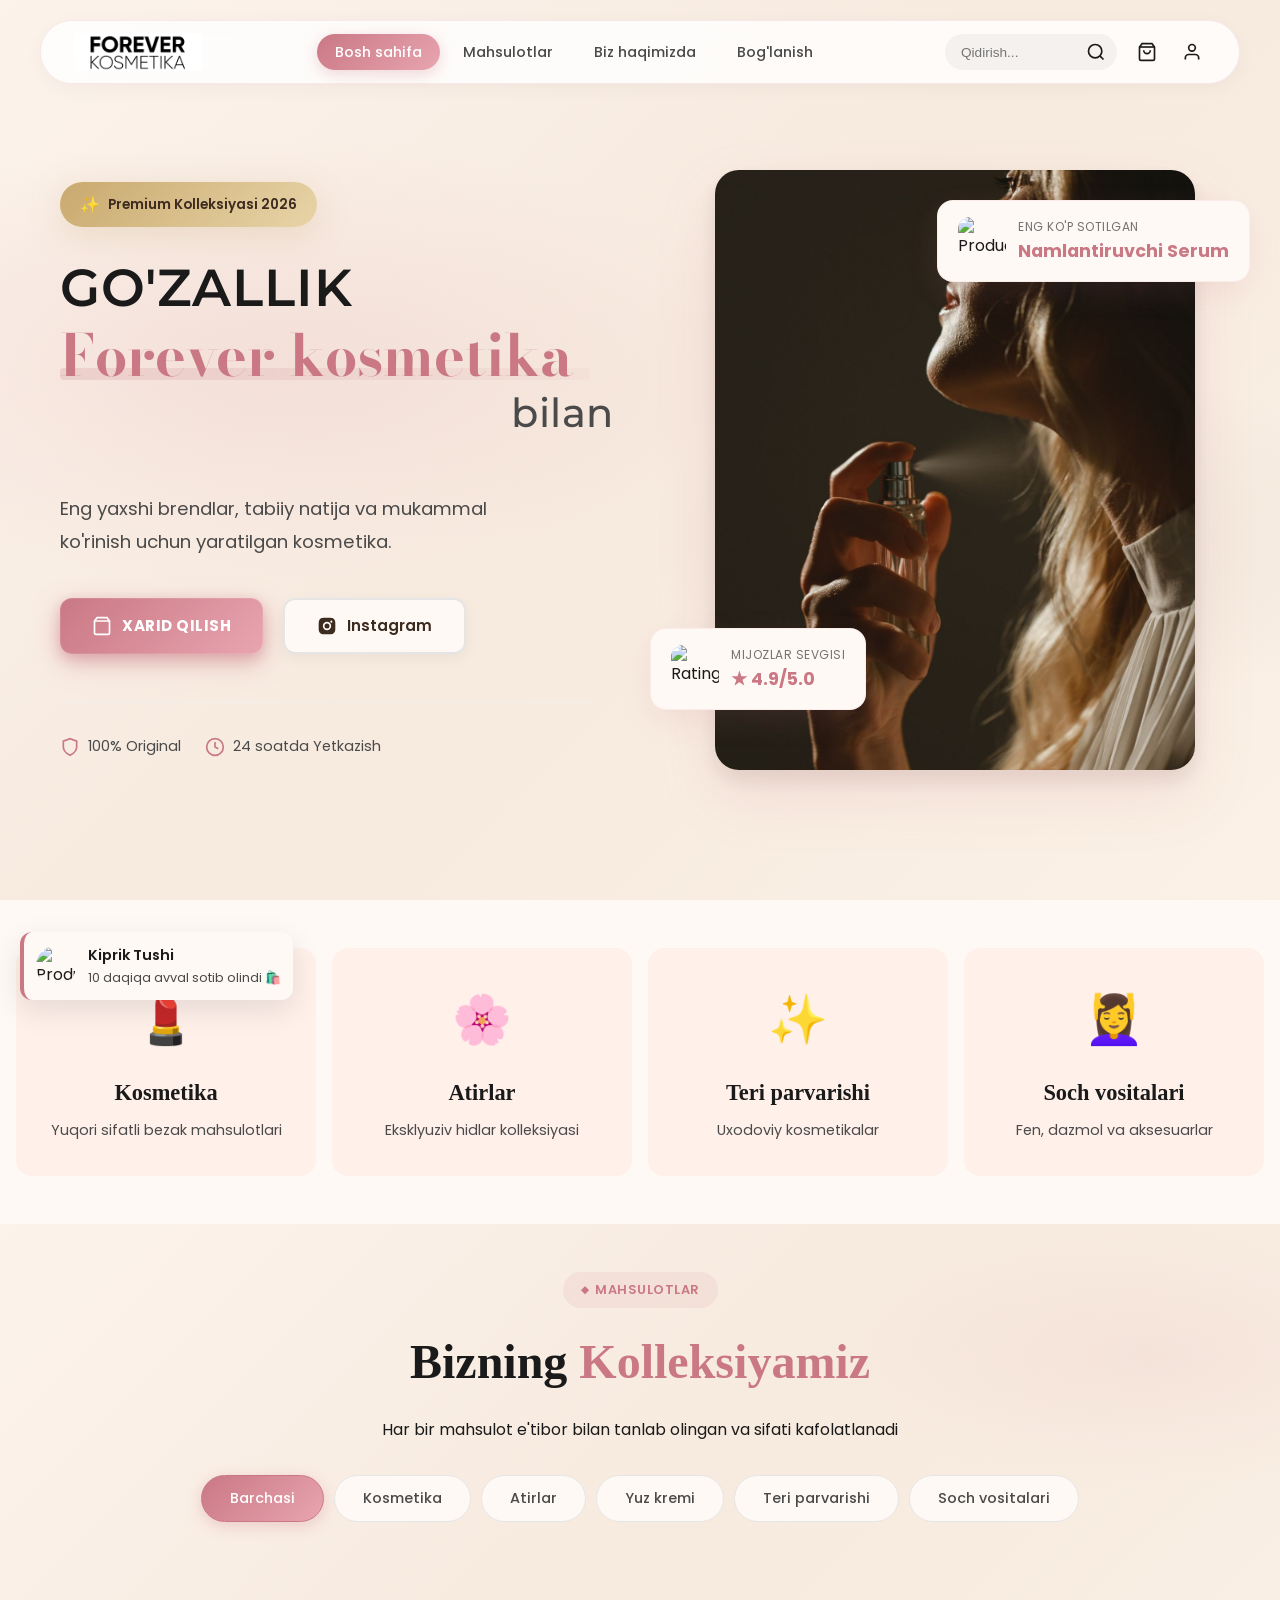
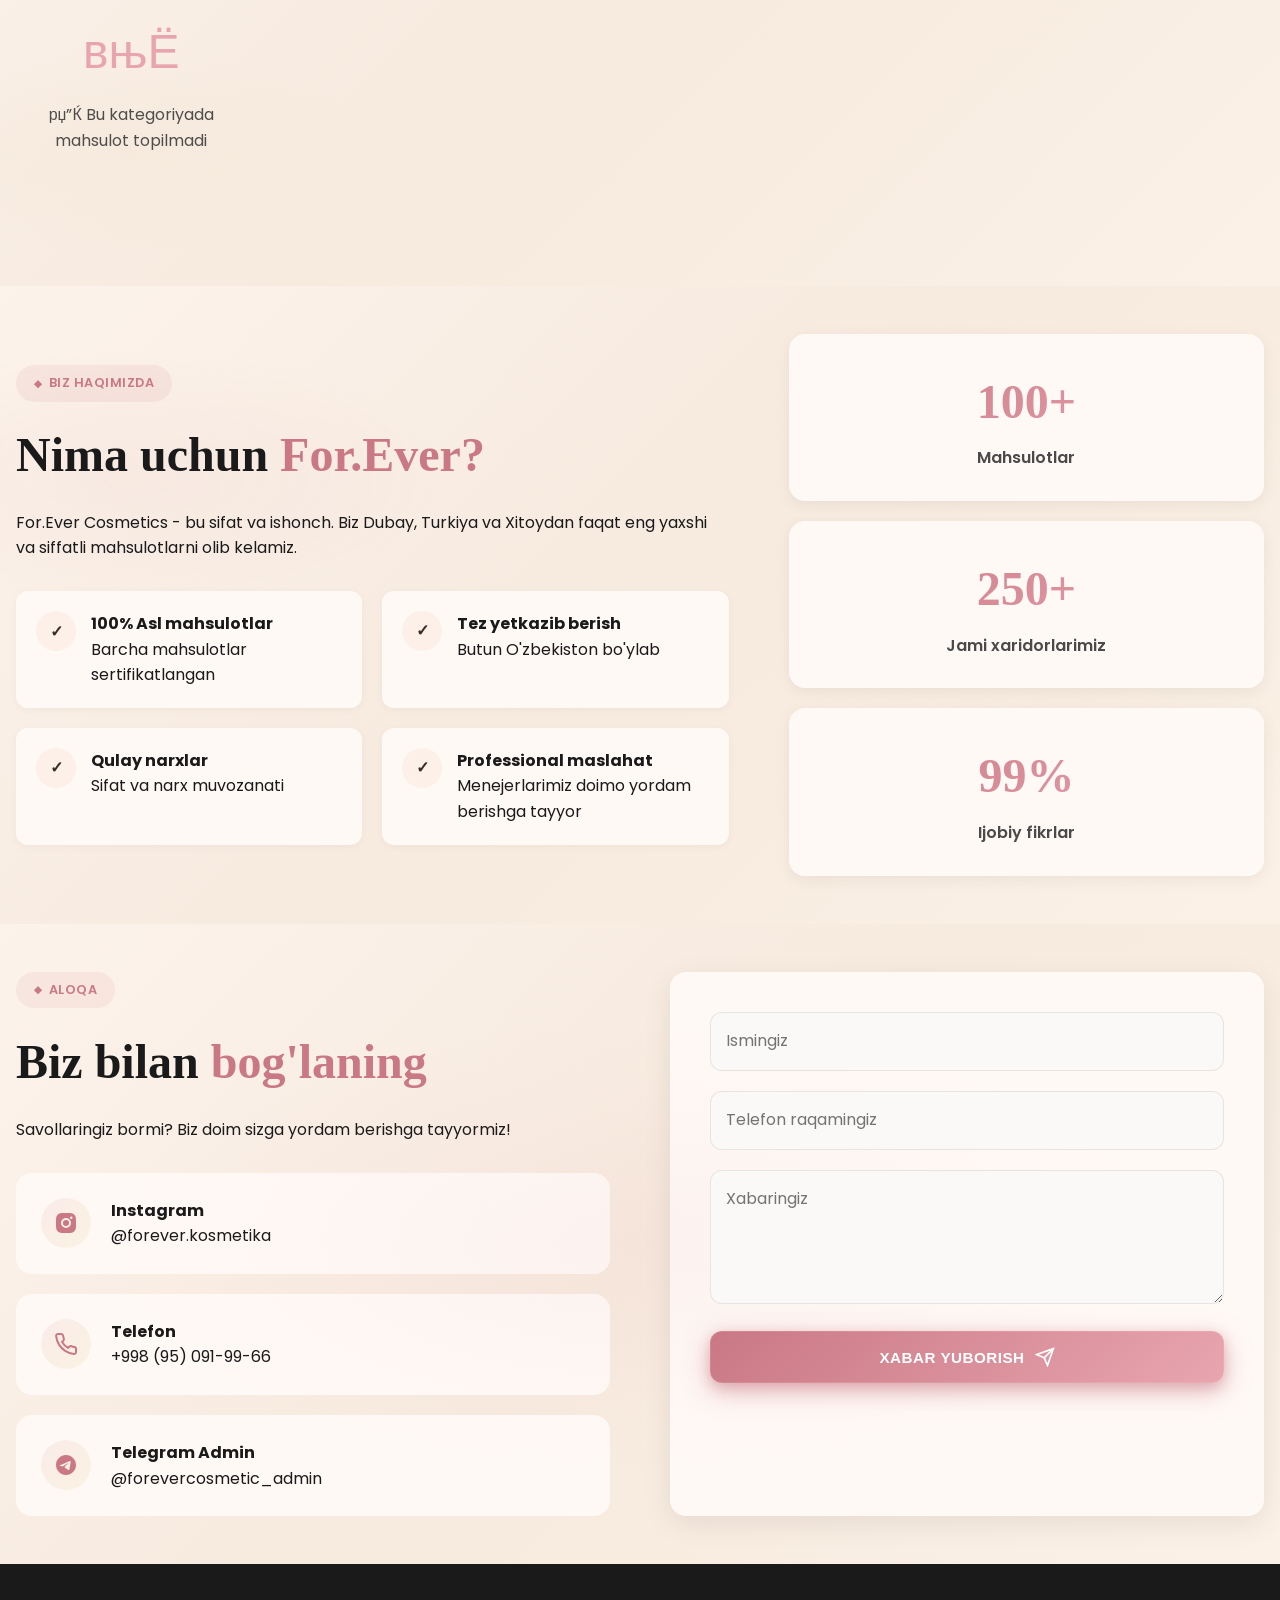
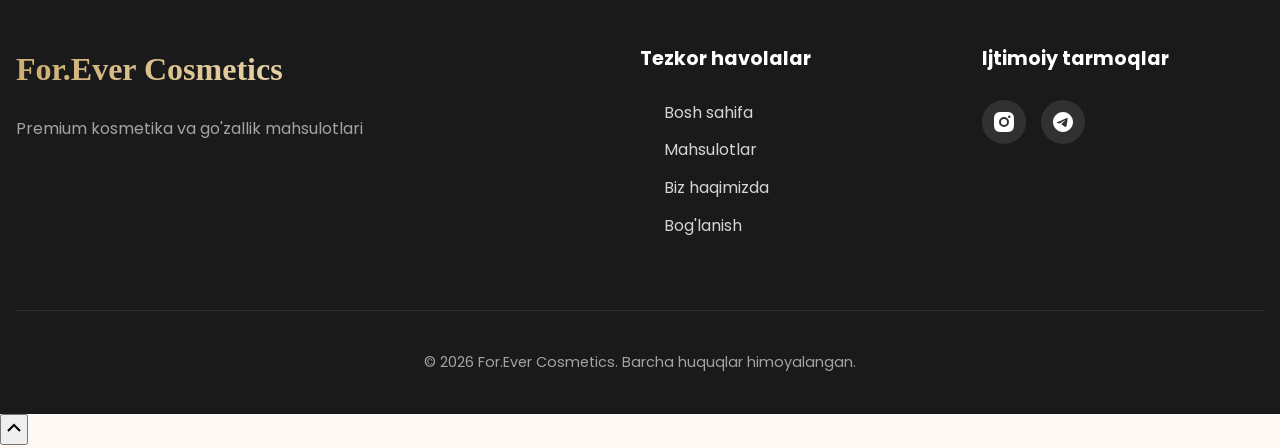
==== commit a3e8782a: "fix: remove social contact section from landing page" ====
--- a/index.html
+++ b/index.html
@@ -1,4 +1,4 @@
-﻿<!DOCTYPE html>
+<!DOCTYPE html>
 <html lang="uz">
 
 <head>
@@ -312,20 +312,8 @@
                     </div>
                 </div>
 
-                <!-- Ijtimoiy tarmoqlar orqali xabar qoldirish -->
-                <div class="social-contact-section" style="margin-top: 32px; padding-top: 24px; border-top: 1px solid rgba(0,0,0,0.06);">
-                    <h4 style="font-size: 1.1rem; font-weight: 700; margin-bottom: 16px; color: var(--text-primary); text-align: center;">Ijtimoiy tarmoqlar orqali xabar qoldirish</h4>
-                    <div class="social-contact-grid">
-                        <a href="https://t.me/forevercosmetic_admin" target="_blank" class="social-contact-card telegram">
-                            <svg width="28" height="28" viewBox="0 0 24 24" fill="currentColor"><path d="M12 2C6.48 2 2 6.48 2 12s4.48 10 10 10 10-4.48 10-10S17.52 2 12 2zm4.64 6.8c-.15 1.58-.8 5.42-1.13 7.19-.14.75-.42 1-.68 1.03-.58.05-1.02-.38-1.58-.75-.88-.58-1.38-.94-2.23-1.5-.99-.65-.35-1.01.22-1.59.15-.15 2.71-2.48 2.76-2.69a.2.2 0 0 0-.05-.18c-.06-.05-.14-.03-.21-.02-.09.02-1.49.95-4.22 2.79-.4.27-.76.41-1.08.4-.36-.01-1.04-.2-1.55-.37-.63-.2-1.12-.31-1.08-.66.02-.18.27-.36.74-.55 2.92-1.27 4.86-2.11 5.83-2.51 2.78-1.16 3.35-1.36 3.73-1.36.08 0 .27.02.39.12.1.08.13.19.14.27-.01.06.01.24 0 .38z"></path></svg>
-                            <span>Telegram</span>
-                        </a>
-                        <a href="https://www.instagram.com/forever.kosmetika/" target="_blank" class="social-contact-card instagram">
-                            <svg width="28" height="28" viewBox="0 0 24 24" fill="currentColor"><path d="M12 2c2.717 0 3.056.01 4.122.06 1.065.05 1.79.217 2.428.465.66.254 1.216.598 1.772 1.153a4.908 4.908 0 0 1 1.153 1.772c.247.637.415 1.363.465 2.428.047 1.066.06 1.405.06 4.122 0 2.717-.01 3.056-.06 4.122-.05 1.065-.218 1.79-.465 2.428a4.883 4.883 0 0 1-1.153 1.772 4.915 4.915 0 0 1-1.772 1.153c-.637.247-1.363.415-2.428.465-1.066.047-1.405.06-4.122.06-2.717 0-3.056-.01-4.122-.06-1.065-.05-1.79-.218-2.428-.465a4.89 4.89 0 0 1-1.772-1.153 4.904 4.904 0 0 1-1.153-1.772c-.248-.637-.415-1.363-.465-2.428C2.013 15.056 2 14.717 2 12c0-2.717.01-3.056.06-4.122.05-1.066.217-1.79.465-2.428a4.88 4.88 0 0 1 1.153-1.772A4.897 4.897 0 0 1 5.45 2.525c.638-.248 1.362-.415 2.428-.465C8.944 2.013 9.283 2 12 2zm0 5a5 5 0 1 0 0 10 5 5 0 0 0 0-10zm6.5-.25a1.25 1.25 0 0 0-2.5 0 1.25 1.25 0 0 0 2.5 0zM12 9a3 3 0 1 1 0 6 3 3 0 0 1 0-6z"></path></svg>
-                            <span>Instagram</span>
-                        </a>
-                    </div>
-                </div>
+
+
 
                 <div class="contact-form-wrapper">
                     <form class="contact-form" id="contactForm">
--- a/styles.css
+++ b/styles.css
@@ -1,4 +1,4 @@
-﻿/* ================================
+/* ================================
    RESET & BASE STYLES
    ================================ */
 * {
@@ -1885,6 +1885,65 @@
 /* ================================
    RESPONSIVE
    ================================ */
+@media (max-width: 768px) {
+    .header {
+        top: 10px;
+    }
+    
+    .nav-container {
+        padding: 8px 20px;
+        justify-content: center;
+        position: relative;
+    }
+    
+    .logo {
+        margin: 0 auto;
+    }
+    
+    .nav-menu-wrapper {
+        display: none;
+    }
+    
+    .header-actions {
+        display: none !important;
+    }
+
+
+    .action-btn:not(.cart-btn-icon) {
+        display: none;
+    }
+    
+    .menu-toggle {
+        display: block;
+    }
+    
+    .hero-container, .about-content, .contact-content, .footer-content, .product-detail-layout {
+        grid-template-columns: 1fr;
+        gap: 30px;
+    }
+    
+    .mobile-bottom-nav {
+        display: flex;
+    }
+    
+    body {
+        padding-bottom: 70px;
+    }
+    
+    .products-grid {
+        grid-template-columns: repeat(2, 1fr);
+        gap: 15px;
+    }
+    
+    .section-title {
+        font-size: 2.2rem;
+    }
+    
+    .features-list {
+        grid-template-columns: 1fr;
+    }
+}
+
 
 
 /* Search Input Styles */
@@ -3896,7 +3955,7 @@
     }
 
     .categories-grid {
-        grid-template-columns: repeat(2, 1fr);
+        grid-template-columns: repeat(2, 1fr) !important;
         gap: 12px;
     }
 
@@ -4309,6 +4368,7 @@
     }
 
     .categories-grid {
+        grid-template-columns: repeat(2, 1fr) !important;
         gap: 10px;
     }
 
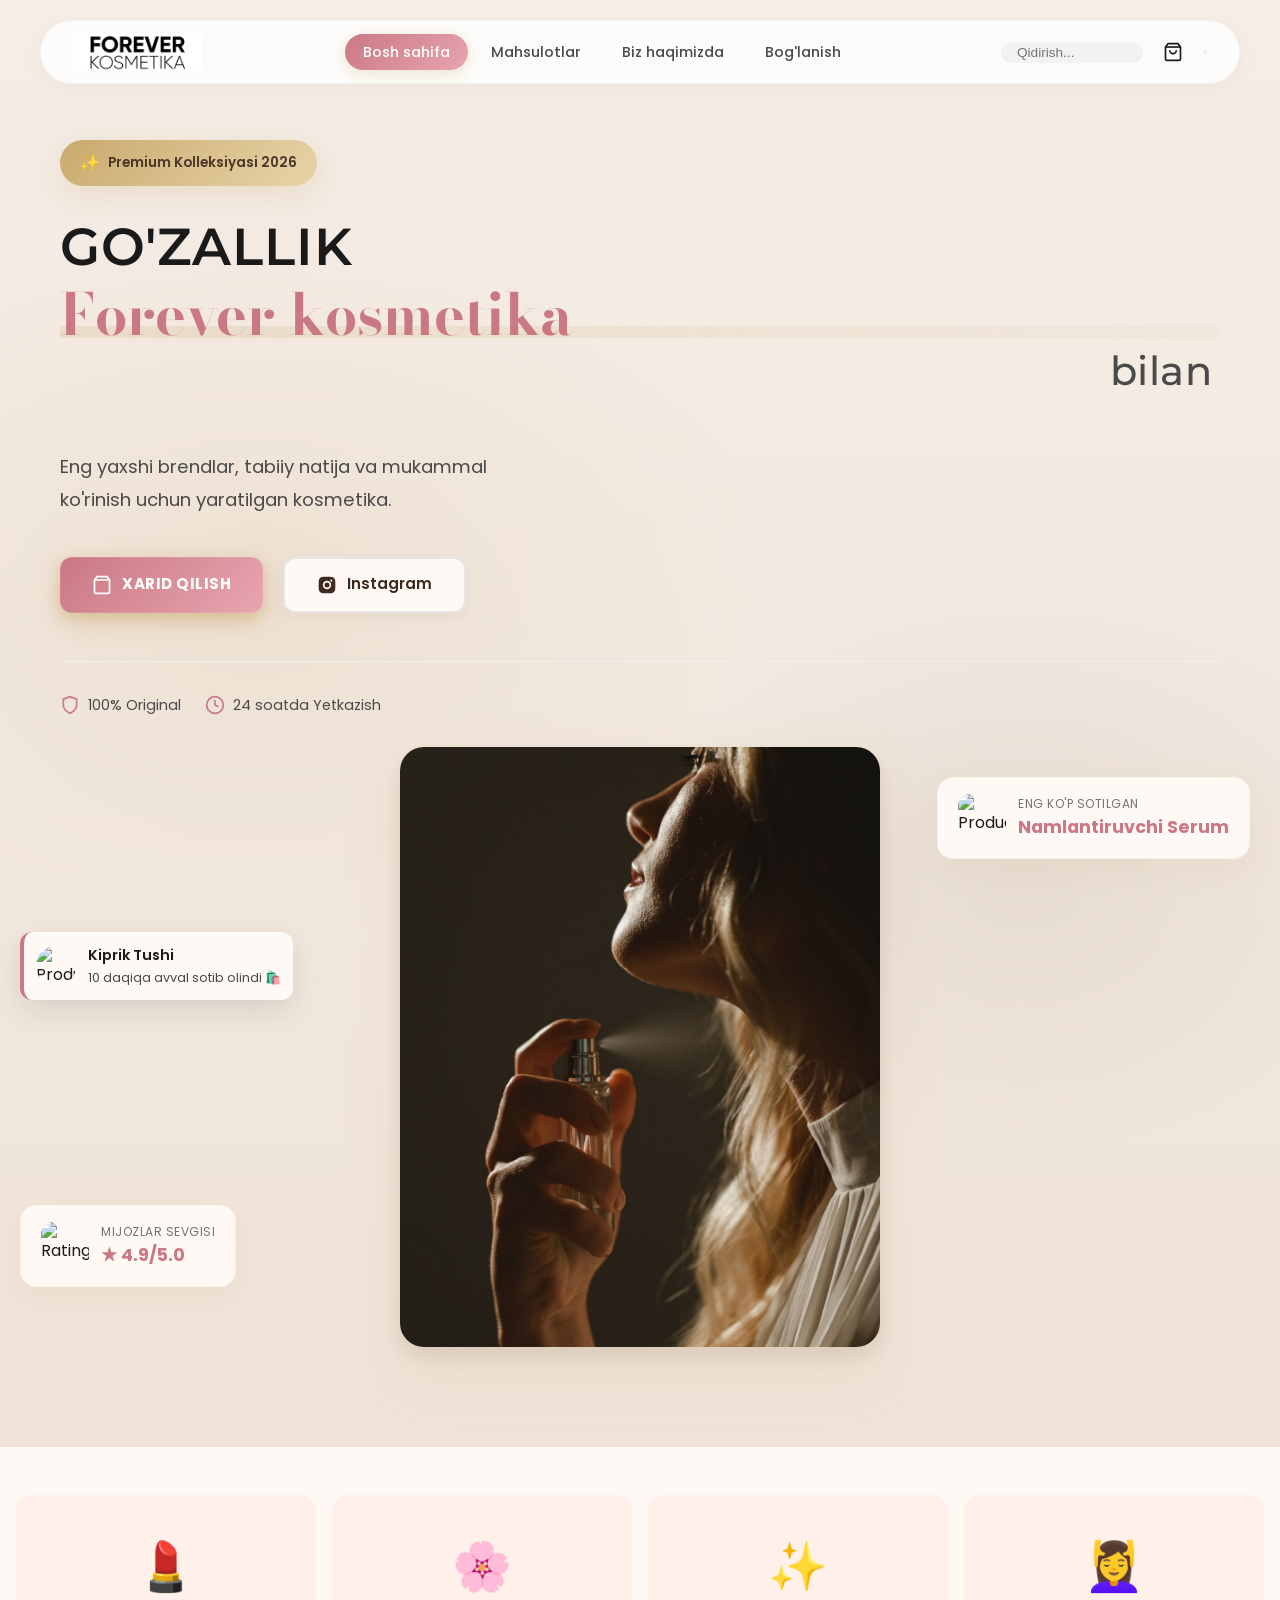
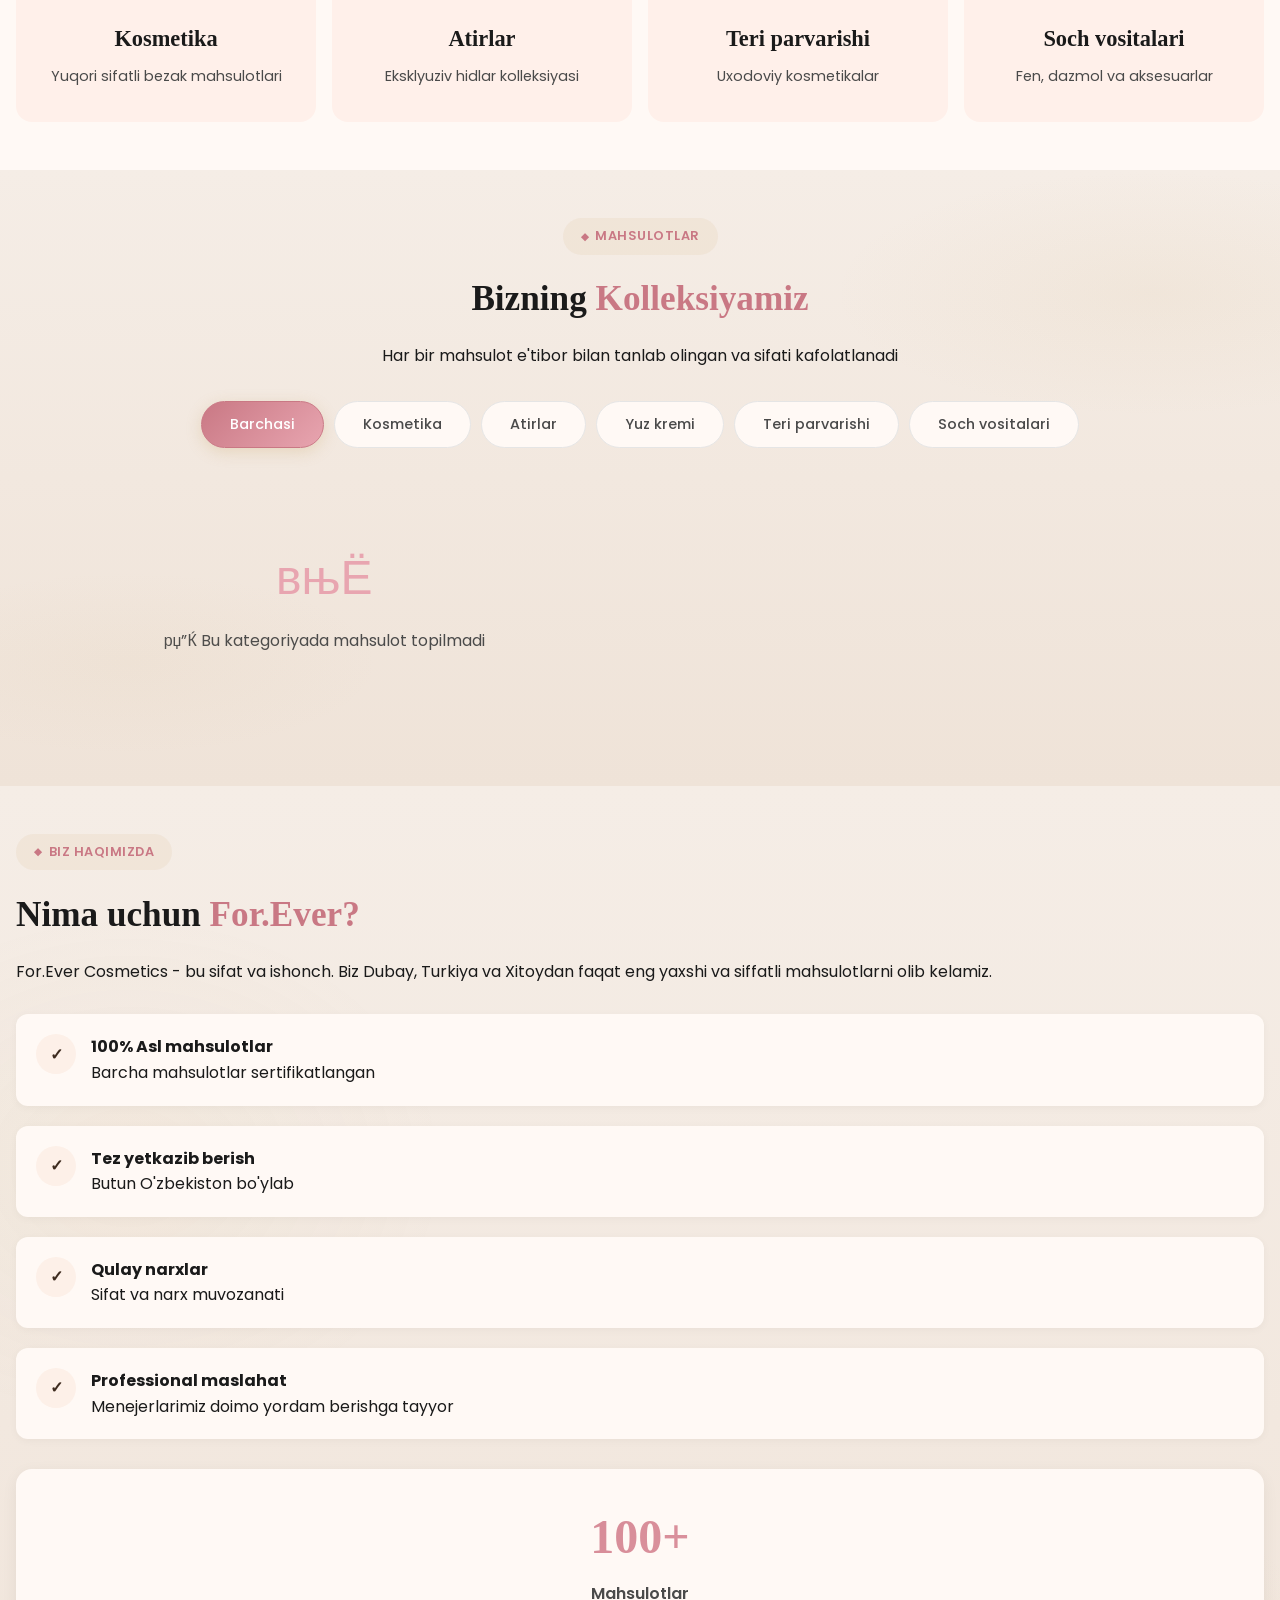
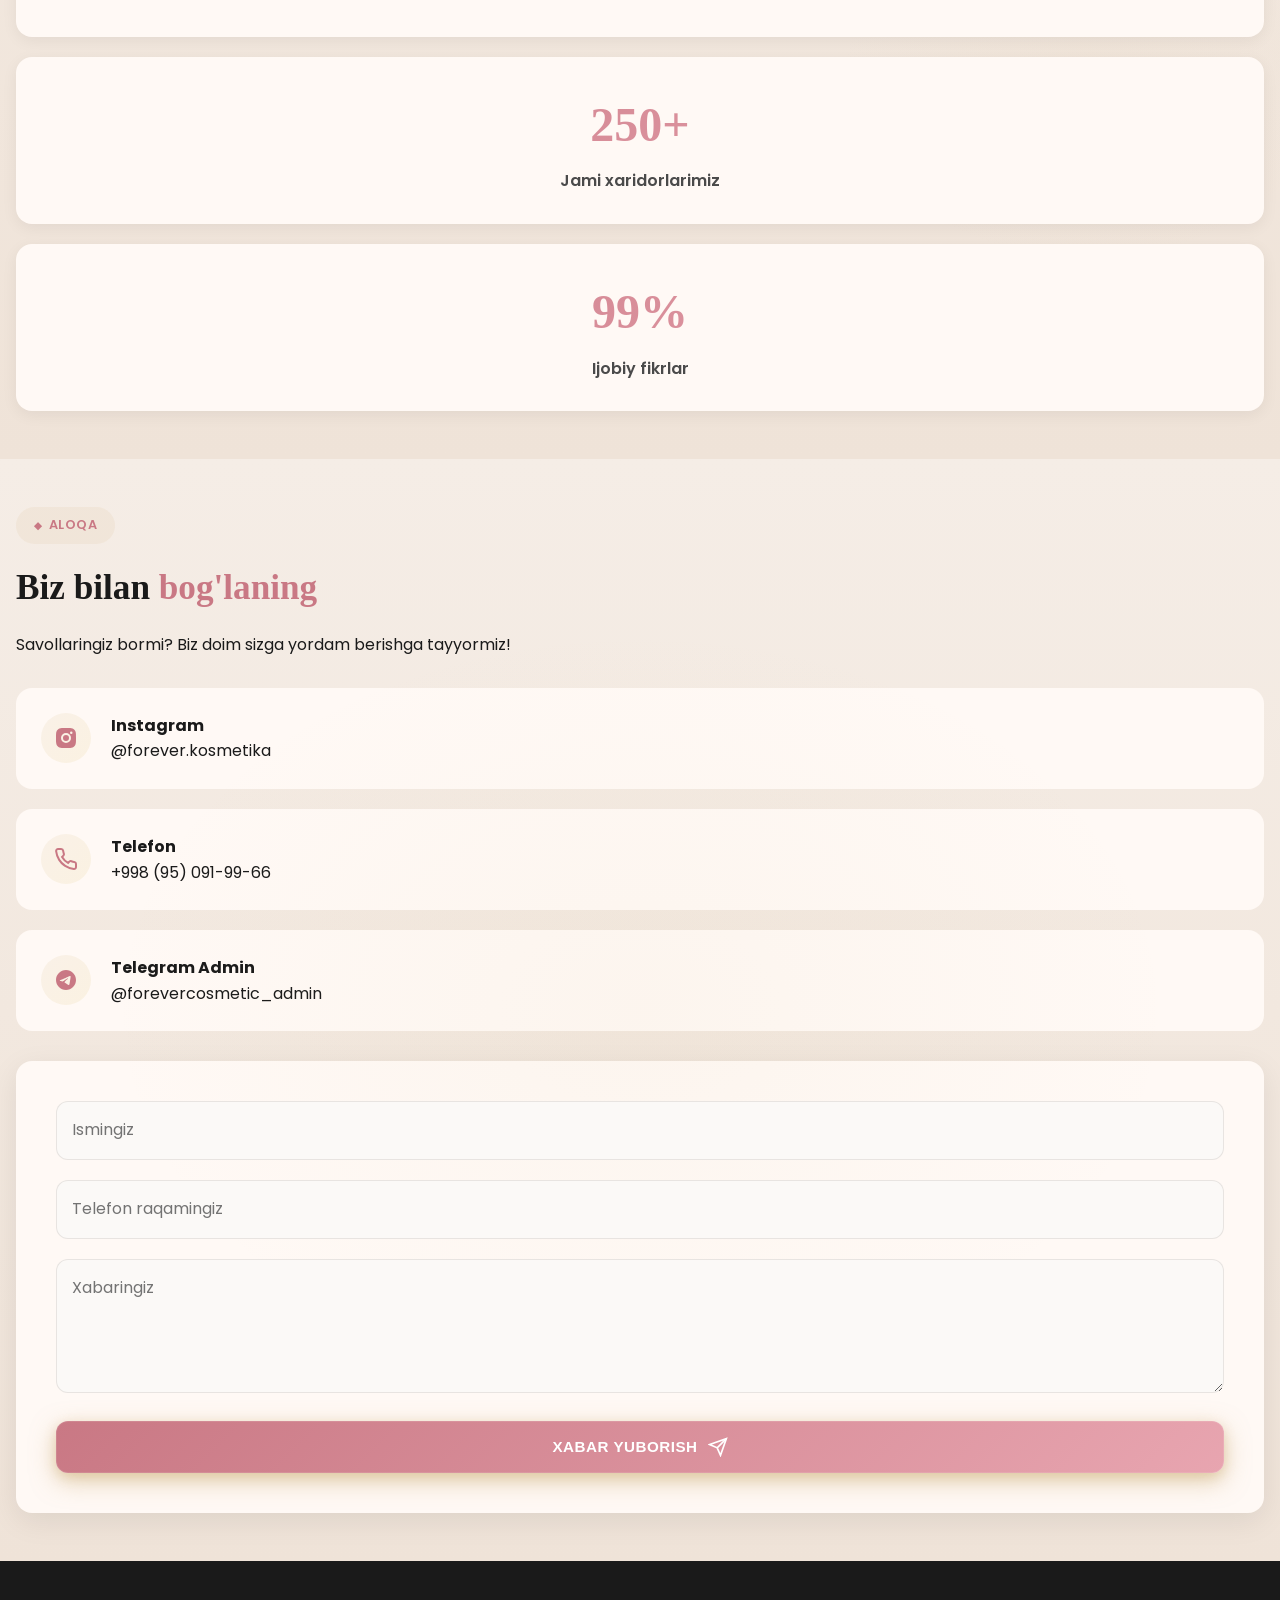
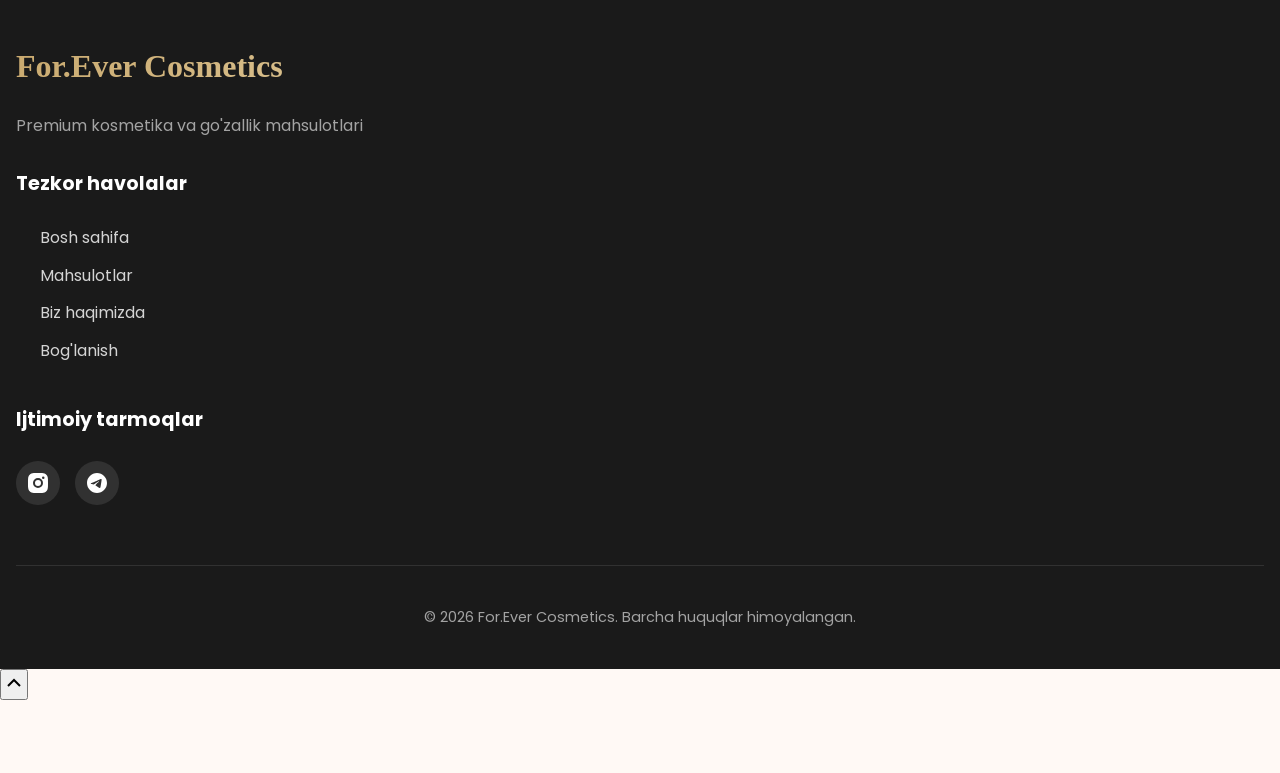
==== commit b0feeaa1: "fix: restore golden mobile layout and nude theme after netlify conflict" ====
--- a/index.html
+++ b/index.html
@@ -10,7 +10,7 @@
     <link rel="icon" href="favicon.ico" type="image/x-icon">
     <link rel="icon" href="favicon-32x32.png" type="image/png" sizes="32x32">
     <link rel="apple-touch-icon" href="favicon-192x192.png">
-    <link rel="stylesheet" href="styles.css?v=4270192022">
+    <link rel="stylesheet" href="styles.css?v=6465039206">
     <link rel="preconnect" href="https://fonts.googleapis.com">
     <link rel="preconnect" href="https://fonts.gstatic.com" crossorigin>
     <link href="https://fonts.googleapis.com/css2?family=Bodoni+Moda:ital,opsz,wght@0,6..96,400..900;1,6..96,400..900&family=Montserrat:wght@300;400;500;600;700&family=Poppins:wght@300;400;500;600;700;800;900&display=swap" rel="stylesheet">
@@ -312,9 +312,6 @@
                     </div>
                 </div>
 
-
-
-
                 <div class="contact-form-wrapper">
                     <form class="contact-form" id="contactForm">
                         <div class="form-group">
@@ -437,7 +434,7 @@
                                 <span class="qty-display" id="modalQty">1</span>
                                 <button class="qty-btn" id="modalQtyPlus">+</button>
                             </div>
-                            <button class="btn btn-primary btn-full buyurtma-btn" id="modalBuyurtmaBtn" style="background: linear-gradient(135deg, #C97884 0%, #E8A5B0 100%); border: none; display: flex; align-items: center; justify-content: center; gap: 8px;">
+                            <button class="btn btn-primary btn-full buyurtma-btn" id="modalBuyurtmaBtn" style="background: linear-gradient(135deg, #2D2B55 0%, #4A3F8A 100%); border: none; display: flex; align-items: center; justify-content: center; gap: 8px;">
                                 <svg width="20" height="20" viewBox="0 0 24 24" fill="none" stroke="currentColor" stroke-width="2" stroke-linecap="round" stroke-linejoin="round">
                                     <circle cx="9" cy="21" r="1"></circle>
                                     <circle cx="20" cy="21" r="1"></circle>
@@ -521,7 +518,7 @@
     <script src="https://www.gstatic.com/firebasejs/9.23.0/firebase-firestore-compat.js"></script>
     <script src="https://www.gstatic.com/firebasejs/9.23.0/firebase-storage-compat.js"></script>
     <script src="firebase-config.js"></script>
-    <script src="firebase-db.js?v=4270192022"></script>
+    <script src="firebase-db.js?v=6465039206"></script>
 
 
     <!-- Social Proof Toast -->
@@ -536,9 +533,9 @@
     </div>
 
     <!-- Telegram & Main Scripts -->
-    <script src="telegram-config.js?v=4270192022"></script>
-    <script src="telegram-contact.js?v=4270192022"></script>
-    <script src="script.js?v=4270192022"></script>
+    <script src="telegram-config.js?v=6465039206"></script>
+    <script src="telegram-contact.js?v=6465039206"></script>
+    <script src="script.js?v=6465039206"></script>
     <script>
     // Jami xaridorlar sonini Firebase'dan olish
     async function loadCustomersCount() {
@@ -568,7 +565,7 @@
         setTimeout(loadCustomersCount, 1500);
     }
     </script>
-    <script src="mobile-ux.js?v=4270192022"></script> <!-- Mobile UX Optimization -->
+    <script src="mobile-ux.js?v=6465039206"></script> <!-- Mobile UX Optimization -->
     <script src="https://unpkg.com/aos@2.3.1/dist/aos.js"></script>
     <script>
         AOS.init({
--- a/styles.css
+++ b/styles.css
@@ -34,7 +34,7 @@
     --gold-gradient: linear-gradient(135deg, #C9A96E 0%, #E8D4A8 50%, #A88B4A 100%);
     
     /* --- BACKGROUND PALETTE --- */
-    /* Light, airy, feminine backgrounds */
+    /* Clean, premium backgrounds (Nude Theme) */
     --bg-white: #FFF9F5;
     --bg-cream: #FFF5EF;
     --bg-beige: #FDF0E8;
@@ -42,6 +42,7 @@
     --bg-elevated: #FFFFFF;
     --bg-primary: #FFF9F5;
     --bg-secondary: #FFF0EA;
+    --bg-card: #F9EFEC;
     
     /* --- TEXT COLORS --- */
     /* High contrast for readability */
@@ -52,12 +53,12 @@
     --text-inverse: #FFFFFF;
     
     /* --- CTA / CONVERSION COLORS --- */
-    /* Warm rose - soft but action-driving */
+    /* Rose Pink for primary actions */
     --cta-primary: #C97884;
     --cta-hover: #B5626E;
     --cta-active: #A85A66;
     --cta-gradient: linear-gradient(135deg, #C97884 0%, #E8A5B0 100%);
-    --cta-glow: rgba(201, 120, 132, 0.35);
+    --cta-glow: rgba(201, 120, 132, 0.4);
     
     /* Secondary CTA - Gold for premium actions */
     --cta-secondary: #C9A96E;
@@ -67,9 +68,9 @@
     /* Navigation */
     --nav-bg: rgba(255, 255, 255, 0.95);
     --nav-bg-scroll: #FFFFFF;
-    --nav-text: #3D2B1F;
+    --nav-text: #1A1A1A;
     --nav-text-hover: #C97884;
-    --nav-border: rgba(201, 120, 132, 0.15);
+    --nav-border: rgba(201, 169, 110, 0.1);
     
     /* Cards & Surfaces */
     --card-bg: #FFFFFF;
@@ -90,33 +91,34 @@
     --badge-bestseller-bg: #C9A96E;
     --badge-bestseller-text: #1A1A1A;
     --badge-premium-bg: linear-gradient(135deg, #C9A96E 0%, #E8D4A8 100%);
-    --badge-premium-text: #3D2B1F;
+    --badge-premium-text: #4A3728;
     
     /* Ratings */
     --star-filled: #FFB800;
     --star-empty: #E5E5E5;
     --rating-text: #4A4A4A;
+
     
     /* Forms & Inputs */
     --input-bg: #FFFFFF;
     --input-border: #E5E5E5;
-    --input-focus: #C97884;
-    --input-focus-ring: rgba(201, 120, 132, 0.2);
+    --input-focus: #6C3BFF;
+    --input-focus-ring: rgba(201, 169, 110, 0.2);
     --placeholder: #A3A3A3;
     --label: #4A4A4A;
     
     /* Buttons - Standard */
-    --btn-primary-bg: #C97884;
-    --btn-primary-hover: #B5626E;
+    --btn-primary-bg: #6C3BFF;
+    --btn-primary-hover: #5B21B6;
     --btn-primary-text: #FFFFFF;
     --btn-secondary-bg: transparent;
-    --btn-secondary-border: #C97884;
-    --btn-secondary-text: #C97884;
-    --btn-secondary-hover: rgba(201, 120, 132, 0.05);
+    --btn-secondary-border: #6C3BFF;
+    --btn-secondary-text: #6C3BFF;
+    --btn-secondary-hover: rgba(201, 169, 110, 0.05);
     
     /* Buttons - Filled Dark */
-    --btn-filled-bg: linear-gradient(135deg, #C97884 0%, #E8A5B0 100%);
-    --btn-filled-hover: linear-gradient(135deg, #B5626E 0%, #C97884 100%);
+    --btn-filled-bg: linear-gradient(135deg, #4A3728 0%, #5A4030 100%);
+    --btn-filled-hover: linear-gradient(135deg, #5A4030 0%, #4A3728 100%);
     --btn-filled-text: #FFFFFF;
     
     /* Borders & Dividers */
@@ -126,16 +128,16 @@
     --divider: linear-gradient(90deg, transparent, #E5E5E5, transparent);
     
     /* Hero Section */
-    --hero-bg: linear-gradient(135deg, #FCF3EB 0%, #F7EADF 50%, #FBF1E6 100%);
-    --hero-accent: rgba(201, 120, 132, 0.1);
-    --hero-glow: radial-gradient(circle at 30% 50%, rgba(201, 120, 132, 0.15) 0%, transparent 50%);
+    --hero-bg: linear-gradient(180deg, #F5EDE6 0%, #EFE3D8 100%);
+    --hero-accent: rgba(201, 169, 110, 0.1);
+    --hero-glow: radial-gradient(circle at 30% 50%, rgba(201, 169, 110, 0.15) 0%, transparent 50%);
     
     /* Footer */
     --footer-bg: #1A1A1A;
     --footer-text: #FFFFFF;
     --footer-muted: #A3A3A3;
     --footer-link: #D4D4D4;
-    --footer-link-hover: #E8A5B0;
+    --footer-link-hover: #9B7BFF;
     
     /* Status Colors */
     --success: #10B981;
@@ -150,14 +152,14 @@
     --shadow-md: 0 4px 16px rgba(0, 0, 0, 0.06);
     --shadow-lg: 0 8px 30px rgba(0, 0, 0, 0.08);
     --shadow-xl: 0 12px 40px rgba(0, 0, 0, 0.12);
-    --shadow-premium: 0 8px 32px rgba(201, 120, 132, 0.2);
+    --shadow-premium: 0 8px 32px rgba(201, 169, 110, 0.2);
     --shadow-gold: 0 8px 32px rgba(201, 169, 110, 0.25);
     --shadow-nav: 0 4px 20px rgba(0, 0, 0, 0.04);
     
     /* --- GRADIENTS --- */
-    --gradient-premium: linear-gradient(135deg, #C97884 0%, #B5626E 100%);
+    --gradient-premium: linear-gradient(135deg, #6C3BFF 0%, #5B21B6 100%);
     --gradient-gold: linear-gradient(135deg, #C9A96E 0%, #E8D4A8 50%, #C9A96E 100%);
-    --gradient-warm: linear-gradient(135deg, #FDF9F6 0%, #F5EFEB 100%);
+    --gradient-warm: linear-gradient(135deg, #F5EDE6 0%, #EFE3D8 100%);
     --gradient-dark: linear-gradient(135deg, #1A1A1A 0%, #2A2A2A 100%);
     
     /* --- ANIMATIONS --- */
@@ -265,13 +267,13 @@
 
 .nav-link:hover {
     color: var(--nav-text-hover);
-    background: rgba(201, 120, 132, 0.08);
+    background: rgba(201, 169, 110, 0.08);
 }
 
 .nav-link.active {
     background: var(--accent-gradient);
     color: white;
-    box-shadow: 0 4px 15px rgba(201, 120, 132, 0.3);
+    box-shadow: 0 4px 15px rgba(201, 169, 110, 0.3);
 }
 
 .header-actions {
@@ -313,7 +315,7 @@
     display: flex;
     align-items: center;
     justify-content: center;
-    box-shadow: 0 2px 8px rgba(201, 120, 132, 0.4);
+    box-shadow: 0 2px 8px rgba(201, 169, 110, 0.4);
 }
 
 .menu-toggle {
@@ -340,7 +342,7 @@
     position: absolute;
     inset: 0;
     background: 
-        radial-gradient(ellipse 80% 50% at 20% 40%, rgba(201, 120, 132, 0.12) 0%, transparent 50%),
+        radial-gradient(ellipse 80% 50% at 20% 40%, rgba(201, 169, 110, 0.12) 0%, transparent 50%),
         radial-gradient(ellipse 60% 40% at 80% 60%, rgba(61, 43, 31, 0.06) 0%, transparent 50%);
     pointer-events: none;
 }
@@ -361,7 +363,7 @@
     position: absolute;
     width: 500px;
     height: 500px;
-    border: 1px solid rgba(201, 120, 132, 0.15);
+    border: 1px solid rgba(201, 169, 110, 0.15);
     border-radius: 50%;
     top: -100px;
     right: -100px;
@@ -487,7 +489,7 @@
     left: 0;
     width: 100%;
     height: 12px;
-    background: linear-gradient(90deg, rgba(201, 120, 132, 0.2), rgba(201, 120, 132, 0.05));
+    background: linear-gradient(90deg, rgba(201, 169, 110, 0.2), rgba(201, 169, 110, 0.05));
     z-index: -1;
     border-radius: 4px;
 }
@@ -549,8 +551,8 @@
     background: var(--cta-gradient);
     color: white;
     box-shadow: 
-        0 8px 25px rgba(201, 120, 132, 0.5),
-        0 4px 12px rgba(201, 120, 132, 0.3),
+        0 8px 25px rgba(201, 169, 110, 0.5),
+        0 4px 12px rgba(201, 169, 110, 0.3),
         0 0 0 1px rgba(255, 255, 255, 0.1) inset;
     position: relative;
     overflow: hidden;
@@ -578,7 +580,7 @@
     left: -2px;
     right: -2px;
     bottom: -2px;
-    background: linear-gradient(135deg, rgba(201, 120, 132, 0.6), rgba(201, 169, 110, 0.4), rgba(201, 120, 132, 0.6));
+    background: linear-gradient(135deg, rgba(201, 169, 110, 0.6), rgba(201, 169, 110, 0.4), rgba(201, 169, 110, 0.6));
     border-radius: 14px;
     z-index: -1;
     opacity: 0;
@@ -589,8 +591,8 @@
 .btn-primary:hover {
     transform: translateY(-3px) scale(1.02);
     box-shadow: 
-        0 15px 40px rgba(201, 120, 132, 0.6),
-        0 8px 20px rgba(201, 120, 132, 0.4),
+        0 15px 40px rgba(201, 169, 110, 0.6),
+        0 8px 20px rgba(201, 169, 110, 0.4),
         0 0 0 1px rgba(255, 255, 255, 0.15) inset;
 }
 
@@ -605,7 +607,7 @@
 .btn-primary:active {
     transform: translateY(-1px) scale(0.98);
     box-shadow: 
-        0 5px 15px rgba(201, 120, 132, 0.4),
+        0 5px 15px rgba(201, 169, 110, 0.4),
         0 0 0 1px rgba(255, 255, 255, 0.1) inset;
 }
 
@@ -613,15 +615,15 @@
 @keyframes ctaPulse {
     0%, 100% { 
         box-shadow: 
-            0 8px 25px rgba(201, 120, 132, 0.5),
-            0 4px 12px rgba(201, 120, 132, 0.3),
+            0 8px 25px rgba(201, 169, 110, 0.5),
+            0 4px 12px rgba(201, 169, 110, 0.3),
             0 0 0 1px rgba(255, 255, 255, 0.1) inset;
     }
     50% { 
         box-shadow: 
-            0 12px 35px rgba(201, 120, 132, 0.6),
-            0 6px 18px rgba(201, 120, 132, 0.4),
-            0 0 20px rgba(201, 120, 132, 0.3),
+            0 12px 35px rgba(201, 169, 110, 0.6),
+            0 6px 18px rgba(201, 169, 110, 0.4),
+            0 0 20px rgba(201, 169, 110, 0.3),
             0 0 0 1px rgba(255, 255, 255, 0.15) inset;
     }
 }
@@ -751,7 +753,7 @@
 }
 
 .btn-ghost:hover {
-    background: rgba(201, 120, 132, 0.05);
+    background: rgba(201, 169, 110, 0.05);
     color: var(--accent-color);
     border-color: var(--accent-light);
 }
@@ -798,7 +800,7 @@
     border-radius: 24px;
     overflow: hidden;
     box-shadow: 
-        0 25px 60px rgba(201, 120, 132, 0.15),
+        0 25px 60px rgba(201, 169, 110, 0.15),
         0 10px 20px rgba(61, 43, 31, 0.1);
 }
 
@@ -807,7 +809,7 @@
     content: '';
     position: absolute;
     inset: -20px;
-    background: linear-gradient(135deg, rgba(201, 120, 132, 0.1) 0%, rgba(212, 175, 55, 0.1) 100%);
+    background: linear-gradient(135deg, rgba(201, 169, 110, 0.1) 0%, rgba(212, 175, 55, 0.1) 100%);
     border-radius: 30px;
     z-index: -1;
     transform: rotate(-3deg);
@@ -824,7 +826,7 @@
 .hero-image-wrapper:hover .hero-img {
     transform: scale(1.02);
     box-shadow: 
-        0 30px 70px rgba(201, 120, 132, 0.2),
+        0 30px 70px rgba(201, 169, 110, 0.2),
         0 15px 30px rgba(61, 43, 31, 0.15);
 }
 
@@ -834,12 +836,12 @@
     background: var(--bg-white);
     padding: 16px 20px;
     border-radius: 16px;
-    box-shadow: 0 10px 30px rgba(201, 120, 132, 0.12);
+    box-shadow: 0 10px 30px rgba(201, 169, 110, 0.12);
     display: flex;
     align-items: center;
     gap: 12px;
     animation: float 4s ease-in-out infinite;
-    border: 1px solid rgba(201, 120, 132, 0.1);
+    border: 1px solid rgba(201, 169, 110, 0.1);
 }
 
 .floating-card-1 {
@@ -1075,7 +1077,7 @@
     position: absolute;
     inset: 0;
     background: 
-        radial-gradient(ellipse 50% 40% at 90% 20%, rgba(201, 120, 132, 0.08) 0%, transparent 50%),
+        radial-gradient(ellipse 50% 40% at 90% 20%, rgba(201, 169, 110, 0.08) 0%, transparent 50%),
         radial-gradient(ellipse 40% 30% at 10% 80%, rgba(201, 169, 110, 0.05) 0%, transparent 50%);
     pointer-events: none;
 }
@@ -1090,7 +1092,7 @@
     align-items: center;
     gap: 6px;
     padding: 8px 18px;
-    background: rgba(201, 120, 132, 0.1);
+    background: rgba(201, 169, 110, 0.1);
     color: var(--accent-color);
     border-radius: 100px;
     font-size: 0.8rem;
@@ -1139,14 +1141,14 @@
 .filter-btn:hover {
     border-color: var(--accent-color);
     color: var(--accent-color);
-    box-shadow: 0 4px 12px rgba(201, 120, 132, 0.1);
+    box-shadow: 0 4px 12px rgba(201, 169, 110, 0.1);
 }
 
 .filter-btn.active {
     background: var(--accent-gradient);
     color: white;
     border-color: var(--accent-color);
-    box-shadow: 0 4px 15px rgba(201, 120, 132, 0.3);
+    box-shadow: 0 4px 15px rgba(201, 169, 110, 0.3);
 }
 
 .products-grid {
@@ -1170,14 +1172,14 @@
 .product-card:hover {
     transform: translateY(-6px);
     box-shadow: 0 12px 40px rgba(0, 0, 0, 0.1);
-    border-color: rgba(201, 120, 132, 0.15);
+    border-color: rgba(201, 169, 110, 0.15);
 }
 
 .product-image {
     position: relative;
     aspect-ratio: 1 / 1;
     overflow: hidden;
-    background: linear-gradient(135deg, #f8f5f2 0%, #efe9e3 100%);
+    background: var(--hero-bg);
     flex-shrink: 0;
 }
 
@@ -1279,7 +1281,7 @@
     display: inline-block;
     width: 36px;
     height: 36px;
-    border: 3px solid rgba(201, 120, 132, 0.2);
+    border: 3px solid rgba(201, 169, 110, 0.2);
     border-top-color: var(--accent-color);
     border-radius: 50%;
     animation: spin 0.7s linear infinite;
@@ -1313,7 +1315,7 @@
 
 /* ─── Lazy image placeholder ──────────────────── */
 .product-image img {
-    background: linear-gradient(135deg, #f5f0ec 0%, #ece5df 100%);
+    background: var(--hero-bg);
     min-height: 200px;
 }
 
@@ -1364,12 +1366,12 @@
     align-items: center;
     justify-content: center;
     gap: 8px;
-    box-shadow: 0 4px 12px rgba(201, 120, 132, 0.25);
+    box-shadow: 0 4px 12px rgba(201, 169, 110, 0.25);
 }
 
 .add-cart-new-btn:hover {
     transform: translateY(-2px);
-    box-shadow: 0 6px 18px rgba(201, 120, 132, 0.35);
+    box-shadow: 0 6px 18px rgba(201, 169, 110, 0.35);
 }
 
 .qty-counter-uzum {
@@ -1419,7 +1421,7 @@
     position: absolute;
     inset: 0;
     background: 
-        radial-gradient(ellipse 50% 40% at 10% 30%, rgba(201, 120, 132, 0.06) 0%, transparent 50%),
+        radial-gradient(ellipse 50% 40% at 10% 30%, rgba(201, 169, 110, 0.06) 0%, transparent 50%),
         radial-gradient(ellipse 40% 30% at 85% 70%, rgba(201, 169, 110, 0.04) 0%, transparent 50%);
     pointer-events: none;
 }
@@ -1504,7 +1506,7 @@
     position: absolute;
     inset: 0;
     background: 
-        radial-gradient(ellipse 60% 50% at 50% 50%, rgba(201, 120, 132, 0.05) 0%, transparent 70%);
+        radial-gradient(ellipse 60% 50% at 50% 50%, rgba(201, 169, 110, 0.05) 0%, transparent 70%);
     pointer-events: none;
 }
 
@@ -1535,13 +1537,13 @@
 .contact-method:hover {
     border-color: var(--accent-color);
     transform: translateX(10px);
-    box-shadow: 0 8px 25px rgba(201, 120, 132, 0.1);
+    box-shadow: 0 8px 25px rgba(201, 169, 110, 0.1);
 }
 
 .method-icon {
     width: 50px;
     height: 50px;
-    background: linear-gradient(135deg, rgba(201, 120, 132, 0.1) 0%, rgba(212, 175, 55, 0.1) 100%);
+    background: linear-gradient(135deg, rgba(201, 169, 110, 0.1) 0%, rgba(212, 175, 55, 0.1) 100%);
     color: var(--accent-color);
     border-radius: 50%;
     display: flex;
@@ -1708,7 +1710,7 @@
     background: var(--accent-gradient);
     border-color: rgba(255, 255, 255, 0.2);
     transform: translateY(-5px);
-    box-shadow: 0 8px 20px rgba(201, 120, 132, 0.3);
+    box-shadow: 0 8px 20px rgba(201, 169, 110, 0.3);
 }
 
 .footer-bottom {
@@ -1862,7 +1864,7 @@
 
 .nav-item.active svg {
     stroke: var(--accent-color);
-    filter: drop-shadow(0 2px 4px rgba(201, 120, 132, 0.3));
+    filter: drop-shadow(0 2px 4px rgba(201, 169, 110, 0.3));
 }
 
 .cart-count {
@@ -1879,7 +1881,7 @@
     display: flex;
     align-items: center;
     justify-content: center;
-    box-shadow: 0 2px 8px rgba(201, 120, 132, 0.4);
+    box-shadow: 0 2px 8px rgba(201, 169, 110, 0.4);
 }
 
 /* ================================
@@ -1897,18 +1899,32 @@
     }
     
     .logo {
-        margin: 0 auto;
-    }
-    
-    .nav-menu-wrapper {
-        display: none;
-    }
-    
+        margin: 0;
+        flex-shrink: 0;
+    }
+
     .header-actions {
-        display: none !important;
-    }
-
-
+        display: flex;
+        align-items: center;
+        gap: 8px;
+    }
+
+    .search-wrapper {
+        width: 40px;
+        overflow: hidden;
+        transition: width 0.3s ease;
+    }
+
+    .search-wrapper:focus-within {
+        width: 200px;
+        position: absolute;
+        right: 0;
+        background: var(--bg-white);
+        z-index: 100;
+        border-radius: 20px;
+    }
+    }
+    
     .action-btn:not(.cart-btn-icon) {
         display: none;
     }
@@ -1944,7 +1960,15 @@
     }
 }
 
-
+@media (max-width: 480px) {
+    .products-grid {
+        grid-template-columns: 1fr;
+    }
+    
+    .product-detail-layout {
+        padding: 20px;
+    }
+}
 
 /* Search Input Styles */
 .search-wrapper {
@@ -2070,7 +2094,7 @@
 .search-result-name {
     font-size: 0.9rem;
     font-weight: 600;
-    color: #3D2B1F;
+    color: #4A3728;
     white-space: nowrap;
     overflow: hidden;
     text-overflow: ellipsis;
@@ -2263,7 +2287,7 @@
     background: var(--accent-color);
     color: white;
     transform: scale(1.1);
-    box-shadow: 0 4px 12px rgba(201, 120, 132, 0.3);
+    box-shadow: 0 4px 12px rgba(201, 169, 110, 0.3);
 }
 
 /* Order Summary Card */
@@ -2332,7 +2356,7 @@
 }
 
 .item-qty-badge {
-    background: linear-gradient(135deg, #F5EFEB, #EDE6DF);
+    background: var(--hero-bg);
     padding: 3px 12px;
     border-radius: 100px;
     font-size: 0.82rem;
@@ -2493,7 +2517,7 @@
     font-size: 1.15rem;
     font-weight: 600;
     letter-spacing: 0.8px;
-    box-shadow: 0 8px 25px rgba(201, 120, 132, 0.4) !important;
+    box-shadow: 0 8px 25px rgba(201, 169, 110, 0.4) !important;
     border-radius: var(--radius-lg) !important;
     position: relative;
     overflow: hidden;
@@ -2535,7 +2559,7 @@
     display: flex;
     align-items: center;
     gap: 0;
-    background: linear-gradient(135deg, #F8F4F0, #F0EAE4);
+    background: var(--hero-bg);
     border-radius: 100px;
     padding: 4px;
     border: 1px solid rgba(61, 43, 31, 0.06);
@@ -2841,7 +2865,7 @@
 .section-icon {
     width: 48px;
     height: 48px;
-    background: linear-gradient(135deg, #F5EFEB, #EDE6DF);
+    background: var(--hero-bg);
     border-radius: 50%;
     display: flex;
     align-items: center;
@@ -3323,7 +3347,7 @@
     font-size: 0.95rem;
     text-transform: uppercase;
     letter-spacing: 0.5px;
-    box-shadow: 0 4px 15px rgba(201, 120, 132, 0.4);
+    box-shadow: 0 4px 15px rgba(201, 169, 110, 0.4);
     animation: stickyPulse 2s ease-in-out infinite;
     flex: 1;
     max-width: 200px;
@@ -3331,11 +3355,11 @@
 
 @keyframes stickyPulse {
     0%, 100% { 
-        box-shadow: 0 4px 15px rgba(201, 120, 132, 0.4);
+        box-shadow: 0 4px 15px rgba(201, 169, 110, 0.4);
         transform: scale(1);
     }
     50% { 
-        box-shadow: 0 6px 25px rgba(201, 120, 132, 0.6);
+        box-shadow: 0 6px 25px rgba(201, 169, 110, 0.6);
         transform: scale(1.02);
     }
 }
@@ -3488,7 +3512,7 @@
 .trust-badge-icon {
     width: 40px;
     height: 40px;
-    background: linear-gradient(135deg, rgba(201, 120, 132, 0.1) 0%, rgba(201, 169, 110, 0.1) 100%);
+    background: linear-gradient(135deg, rgba(201, 169, 110, 0.1) 0%, rgba(201, 169, 110, 0.1) 100%);
     border-radius: 50%;
     display: flex;
     align-items: center;
@@ -3574,7 +3598,7 @@
 .quick-view-overlay {
     position: absolute;
     inset: 0;
-    background: rgba(201, 120, 132, 0.9);
+    background: rgba(201, 169, 110, 0.9);
     display: flex;
     align-items: center;
     justify-content: center;
@@ -3639,7 +3663,7 @@
     letter-spacing: 0.5px;
     cursor: pointer;
     transition: all 0.3s cubic-bezier(0.16, 1, 0.3, 1);
-    box-shadow: 0 4px 15px rgba(201, 120, 132, 0.4);
+    box-shadow: 0 4px 15px rgba(201, 169, 110, 0.4);
     display: flex;
     align-items: center;
     justify-content: center;
@@ -3661,7 +3685,7 @@
 
 .add-cart-super:hover {
     transform: translateY(-3px) scale(1.02);
-    box-shadow: 0 8px 25px rgba(201, 120, 132, 0.5);
+    box-shadow: 0 8px 25px rgba(201, 169, 110, 0.5);
 }
 
 .add-cart-super:hover::before {
@@ -3696,7 +3720,7 @@
     display: flex;
     align-items: center;
     justify-content: center;
-    box-shadow: 0 8px 25px rgba(201, 120, 132, 0.5);
+    box-shadow: 0 8px 25px rgba(201, 169, 110, 0.5);
     cursor: pointer;
     transition: all 0.3s ease;
     animation: floatingCtaPulse 2s ease-in-out infinite;
@@ -3704,18 +3728,18 @@
 
 @keyframes floatingCtaPulse {
     0%, 100% { 
-        box-shadow: 0 8px 25px rgba(201, 120, 132, 0.5);
+        box-shadow: 0 8px 25px rgba(201, 169, 110, 0.5);
         transform: scale(1);
     }
     50% { 
-        box-shadow: 0 12px 35px rgba(201, 120, 132, 0.7);
+        box-shadow: 0 12px 35px rgba(201, 169, 110, 0.7);
         transform: scale(1.05);
     }
 }
 
 .floating-cta:hover {
     transform: scale(1.1);
-    box-shadow: 0 12px 35px rgba(201, 120, 132, 0.7);
+    box-shadow: 0 12px 35px rgba(201, 169, 110, 0.7);
 }
 
 .floating-cta svg {
@@ -3745,7 +3769,22 @@
     50% { transform: scale(1.2); }
 }
 
-
+/* Mobile responsive */
+@media (max-width: 768px) {
+    .sticky-cta-bar {
+        display: block;
+    }
+    
+    .trust-badges-row {
+        gap: 12px;
+        padding: 15px 10px;
+    }
+    
+    .trust-badge {
+        padding: 10px 14px;
+        flex: 1;
+        min-width: 140px;
+    }
     
     .trust-badge-icon {
         width: 32px;
@@ -3778,631 +3817,553 @@
 
 /* ================================
    MOBILE-FIRST RESPONSIVE DESIGN
-   FAQAT MOBIL UCHUN — Desktopga ta'sir QILMAYDI
    ================================ */
 
-/* ===== MOBILE: 768px va kichik ===== */
-@media (max-width: 768px) {
-
-    /* --- 1. NAVBAR: Logo markazda, boshqa elementlar yashirilgan --- */
+/* Base Mobile Styles (320px - 480px) */
+@media (max-width: 480px) {
+    /* Container & Spacing */
+    .container {
+        padding: 0 16px;
+    }
+    
+    /* Header - Mobile Optimized */
     .header {
         top: 0;
         position: fixed;
-        background: rgba(255, 255, 255, 0.98);
+        background: var(--nav-bg);
         backdrop-filter: blur(20px);
-        box-shadow: 0 2px 12px rgba(0, 0, 0, 0.06);
-    }
-
+        box-shadow: var(--shadow-nav);
+    }
+    
     .nav-container {
-        padding: 10px 16px;
+        padding: 12px 16px;
         border-radius: 0;
-        justify-content: center; /* Logo markazda */
-    }
-
-    /* Mobil navbar da FAQAT logo ko'rinsin */
+        gap: 12px;
+    }
+    
+    .logo-text {
+        font-size: 1.4rem;
+    }
+    
     .nav-menu-wrapper {
-        display: none !important;
-    }
+        display: none;
+    }
+    
     .header-actions {
-        display: none !important;
-    }
-    .search-wrapper {
-        display: none !important;
-    }
-    .action-btn {
-        display: none !important;
-    }
-    .cart-btn-icon {
-        display: none !important;
-    }
+        gap: 8px;
+    }
+    
+    /* Hide cart and menu icons on mobile - only logo remains */
+    .cart-btn-icon,
     .menu-toggle {
         display: none !important;
     }
-    .search-trigger {
-        display: none !important;
-    }
-
-    /* Logo markazda */
+    
+    /* Center logo on mobile */
     .logo {
         margin: 0 auto;
-        text-align: center;
-    }
-
-    .logo img {
-        height: 32px;
-    }
-
-    /* --- 2. HERO SECTION: Toza, professional layout --- */
+    }
+    
+    .action-btn {
+        width: 44px;
+        height: 44px;
+        border-radius: 12px;
+        background: rgba(255, 255, 255, 0.9);
+        box-shadow: var(--shadow-sm);
+    }
+    
+    .action-btn:hover {
+        transform: scale(1.05);
+        box-shadow: 0 4px 12px rgba(201, 169, 110, 0.2);
+    }
+    
+    /* Hero Section - Mobile */
     .hero {
         min-height: 100vh;
-        min-height: 100dvh;
-        padding-top: 70px;
-        padding-bottom: 100px; /* bottom nav uchun joy */
-    }
-
+        padding-top: 80px;
+        padding-bottom: 60px;
+    }
+    
     .hero-container {
-        flex-direction: column;
-        padding: 0 20px;
-        gap: 40px;
-        align-items: center;
-        text-align: center;
-    }
-
-    .hero-content {
-        order: 1;
-        max-width: 100%;
-        display: flex;
-        flex-direction: column;
-        align-items: center;
-        gap: 0;
-    }
-
-    .hero-badge {
-        font-size: 0.8rem;
-        padding: 8px 20px;
-        margin-bottom: 20px;
-    }
-
+        padding: 0 16px;
+        gap: 30px;
+    }
+    
     .hero-title {
         font-size: 2rem;
-        line-height: 1.25;
-        margin-bottom: 16px;
-    }
-
+        line-height: 1.2;
+    }
+    
     .hero-subtitle {
         font-size: 1rem;
-        line-height: 1.6;
-        margin-bottom: 28px;
         max-width: 100%;
     }
-
-    /* Hero action buttons — toza vertical stack */
+    
     .hero-actions {
         flex-direction: column;
-        gap: 14px;
+        gap: 12px;
         width: 100%;
-        margin-bottom: 28px;
-    }
-
-    /* Instagram tugmasini OLIB TASHLASH (mobil) */
-    .hero-actions .btn-secondary,
-    .hero-actions a[href*="instagram"] {
-        display: none !important;
-    }
-
-    /* Instagram pseudo-element ham yo'q */
+    }
+    
+    .hero-actions .btn-secondary {
+        display: none;
+    }
+    
+    /* Create mobile Instagram button */
     .hero-actions::after {
-        display: none !important;
-    }
-
-    .hero-actions .btn {
+        content: "Instagram";
+        display: block;
+        background: linear-gradient(135deg, #e1306c, #833ab4, #fd1d1d);
+        color: white;
+        padding: 18px 24px;
+        border-radius: 16px;
+        text-decoration: none;
+        font-weight: 700;
+        font-size: 1rem;
+        transition: var(--transition);
+        border: none;
+        cursor: pointer;
+        box-shadow: 0 8px 25px rgba(226, 48, 108, 0.3);
+        text-align: center;
+        min-height: 56px;
         width: 100%;
-        padding: 16px 24px;
+        display: flex;
+        align-items: center;
+        justify-content: center;
+    }
+    
+    .hero-actions::after:hover {
+        transform: translateY(-2px);
+        box-shadow: 0 12px 35px rgba(226, 48, 108, 0.4);
+    }
+    
+    .btn {
+        width: 100%;
+        padding: 18px 24px;
         font-size: 1rem;
         font-weight: 700;
-        min-height: 54px;
-        border-radius: 14px;
-        justify-content: center;
-    }
-
-    .hero-actions .btn-primary {
+        min-height: 56px;
+        border-radius: 16px;
+    }
+    
+    .btn-primary {
         background: var(--cta-gradient);
-        box-shadow: 0 6px 20px rgba(201, 120, 132, 0.35);
-    }
-
-    /* Trust badges: 2 ta bir qatorda */
-    .hero-trust {
-        display: grid;
-        grid-template-columns: 1fr 1fr;
+        box-shadow: 0 8px 25px rgba(201, 169, 110, 0.4);
+    }
+    
+    .btn-secondary {
+        background: var(--bg-white);
+        border: 2px solid var(--border-medium);
+        color: var(--text-primary);
+    }
+    
+    /* Categories - Mobile */
+    .categories {
+        padding: 40px 0;
+    }
+    
+    .categories-grid {
+        grid-template-columns: repeat(2, 1fr);
         gap: 12px;
-        width: 100%;
-    }
-
-    .trust-item {
-        font-size: 0.82rem;
-        gap: 6px;
-        padding: 12px 14px;
-        border-radius: 12px;
-        background: rgba(255, 255, 255, 0.9);
-        border: 1px solid rgba(0, 0, 0, 0.05);
-        justify-content: center;
-    }
-
-    .trust-item svg {
-        width: 18px;
-        height: 18px;
-    }
-
-    /* Hero visual / image */
-    .hero-visual {
-        order: 2;
-        width: 100%;
-        max-width: 340px;
-    }
-
-    .hero-image-wrapper {
-        border-radius: 20px;
-        overflow: hidden;
-    }
-
-    .floating-card {
-        display: none; /* Mobil da kerakmas, joyni oladi */
-    }
-
-    /* --- 3. CATEGORIES --- */
-    .categories {
-        padding: 40px 0 30px;
-    }
-
-    .categories-grid {
-        grid-template-columns: repeat(2, 1fr) !important;
-        gap: 12px;
-    }
-
+    }
+    
     .category-card {
-        padding: 20px 14px;
+        padding: 20px 16px;
         border-radius: 16px;
     }
-
+    
     .category-icon {
-        font-size: 1.8rem;
-        margin-bottom: 10px;
-    }
-
+        font-size: 2rem;
+        margin-bottom: 12px;
+    }
+    
     .category-card h3 {
-        font-size: 1rem;
-    }
-
+        font-size: 1.1rem;
+        margin-bottom: 6px;
+    }
+    
     .category-card p {
-        font-size: 0.8rem;
-    }
-
-    /* --- 4. PRODUCTS --- */
+        font-size: 0.85rem;
+    }
+    
+    /* Products Section - Mobile */
     .products-section {
         padding: 40px 0;
     }
-
+    
     .section-title {
-        font-size: 1.8rem;
-    }
-
-    .section-badge {
-        font-size: 0.75rem;
-        padding: 6px 16px;
-        margin-bottom: 8px;
-    }
-
-    .section-description {
-        font-size: 0.9rem;
-        margin-bottom: 24px;
-    }
-
+        font-size: 2rem;
+    }
+    
     .filter-buttons {
         gap: 8px;
         margin-bottom: 24px;
-        flex-wrap: wrap;
-        justify-content: center;
-    }
-
+    }
+    
     .filter-btn {
-        padding: 8px 16px;
-        font-size: 0.8rem;
-        min-height: 40px;
+        padding: 10px 20px;
+        font-size: 0.85rem;
+        min-height: 44px;
         border-radius: 100px;
     }
-
+    
+    /* Product Cards - Mobile Optimized */
     .products-grid {
         grid-template-columns: repeat(2, 1fr);
         gap: 12px;
     }
-
+    
     .product-card {
+        width: 100%;
+        max-width: none;
         border-radius: 14px;
         overflow: hidden;
     }
-
+    
     .product-image {
         aspect-ratio: 1;
     }
-
+    
     .product-image img {
         object-fit: cover;
     }
-
+    
     .product-info {
-        padding: 12px 10px 6px;
-    }
-
+        padding: 12px 10px 8px;
+    }
+    
     .product-name {
-        font-size: 0.82rem;
+        font-size: 0.85rem;
         font-weight: 600;
         margin-bottom: 4px;
         line-height: 1.3;
-        display: -webkit-box;
-        -webkit-line-clamp: 2;
-        -webkit-box-orient: vertical;
-        overflow: hidden;
-    }
-
+    }
+    
     .current-price {
-        font-size: 0.95rem;
+        font-size: 1rem;
         font-weight: 700;
-        margin-bottom: 6px;
-    }
-
+        margin-bottom: 8px;
+    }
+    
     .product-footer-container {
-        padding: 0 10px 10px;
-    }
-
+        padding: 0 10px 12px;
+    }
+    
     .add-cart-new-btn {
         padding: 10px;
-        min-height: 40px;
-        font-size: 0.78rem;
+        min-height: 42px;
+        font-size: 0.8rem;
         font-weight: 600;
         border-radius: 10px;
-    }
-
-    /* Product badges */
+        box-shadow: 0 4px 12px rgba(201, 169, 110, 0.25);
+    }
+    
+    .add-cart-new-btn:hover {
+        transform: translateY(-2px);
+        box-shadow: 0 12px 35px rgba(201, 169, 110, 0.5);
+    }
+    
+    /* Badges - Mobile */
     .product-badges {
-        top: 10px;
-        left: 10px;
-        gap: 5px;
-    }
-
+        top: 12px;
+        left: 12px;
+        gap: 6px;
+    }
+    
     .badge {
-        padding: 5px 8px;
-        font-size: 0.6rem;
-        border-radius: 10px;
-    }
-
-    /* --- 5. ABOUT SECTION --- */
+        padding: 6px 10px;
+        font-size: 0.65rem;
+        border-radius: 12px;
+    }
+    
+    /* About Section - Mobile */
     .about-section {
         padding: 40px 0;
     }
-
+    
     .about-content {
         grid-template-columns: 1fr;
         gap: 30px;
     }
-
+    
     .features-list {
         grid-template-columns: 1fr;
         gap: 12px;
     }
-
+    
     .feature-item {
         padding: 16px;
         border-radius: 12px;
     }
-
+    
     .about-stats {
         display: grid;
         grid-template-columns: repeat(3, 1fr);
-        gap: 10px;
-    }
-
+        gap: 12px;
+    }
+    
     .stat-card {
-        padding: 16px 10px;
+        padding: 20px 16px;
         border-radius: 12px;
     }
-
+    
     .stat-number {
-        font-size: 1.4rem;
-    }
-
-    .stat-label {
-        font-size: 0.7rem;
-    }
-
-    /* --- 6. CONTACT SECTION --- */
+        font-size: 2rem;
+    }
+    
+    /* Contact Section - Mobile */
     .contact-section {
         padding: 40px 0;
     }
-
+    
     .contact-content {
         grid-template-columns: 1fr;
         gap: 30px;
     }
-
-    /* Contact methods: 2 ta bir qatorda */
-    .contact-methods {
-        display: grid;
-        grid-template-columns: 1fr 1fr;
-        gap: 12px;
-    }
-
+    
     .contact-method {
-        padding: 14px 12px;
+        padding: 20px 16px;
         border-radius: 12px;
-        flex-direction: column;
-        text-align: center;
-        gap: 8px;
-    }
-
-    .contact-method .method-icon {
-        margin: 0 auto;
-    }
-
-    .contact-method .method-text h4 {
-        font-size: 0.85rem;
-    }
-
-    .contact-method .method-text p {
-        font-size: 0.75rem;
-    }
-
-    /* Social contact cards */
-    .social-contact-grid {
-        display: grid;
-        grid-template-columns: 1fr 1fr;
-        gap: 12px;
-    }
-
-    .social-contact-card {
-        display: flex;
-        flex-direction: column;
-        align-items: center;
-        justify-content: center;
-        gap: 10px;
-        padding: 20px 16px;
-        border-radius: 14px;
-        text-decoration: none;
-        font-weight: 600;
-        font-size: 0.9rem;
-        transition: all 0.3s ease;
-        border: 1px solid rgba(0, 0, 0, 0.06);
-    }
-
-    .social-contact-card.telegram {
-        background: #E8F4FD;
-        color: #0088cc;
-    }
-
-    .social-contact-card.telegram:hover {
-        background: #0088cc;
-        color: white;
-    }
-
-    .social-contact-card.instagram {
-        background: #FDEEF4;
-        color: #e1306c;
-    }
-
-    .social-contact-card.instagram:hover {
-        background: linear-gradient(135deg, #e1306c, #833ab4);
-        color: white;
-    }
-
+    }
+    
     .contact-form-wrapper {
-        padding: 20px 16px;
+        padding: 24px 16px;
         border-radius: 16px;
     }
-
+    
     .form-group input,
     .form-group textarea {
-        padding: 14px;
+        padding: 16px;
         font-size: 1rem;
         border-radius: 12px;
-        min-height: 52px;
-    }
-
-    /* --- 7. FOOTER --- */
+        min-height: 56px;
+    }
+    
+    .btn-full {
+        width: 100%;
+        padding: 18px;
+        min-height: 56px;
+        font-size: 1rem;
+        font-weight: 700;
+        border-radius: 16px;
+    }
+    
+    /* Footer - Mobile */
     .footer {
-        padding: 40px 0 80px; /* bottom nav uchun joy */
-    }
-
+        padding: 40px 0 20px;
+    }
+    
     .footer-content {
         grid-template-columns: 1fr;
         gap: 30px;
         text-align: center;
     }
-
+    
+    .footer-brand h3 {
+        font-size: 1.5rem;
+        margin-bottom: 12px;
+    }
+    
     .social-icons {
         justify-content: center;
     }
-
-    /* --- 8. BOTTOM NAVIGATION --- */
+    
+    /* Modal - Mobile */
+    .modal {
+        padding: 16px;
+    }
+    
+    .modal-content {
+        border-radius: 20px;
+        max-height: 95vh;
+    }
+    
+    .product-detail-layout {
+        grid-template-columns: 1fr;
+        gap: 24px;
+        padding: 24px 16px;
+    }
+    
+    .modal-close {
+        width: 44px;
+        height: 44px;
+        top: 16px;
+        right: 16px;
+    }
+}
+
+/* ================================
+   TABLET STYLES (481px - 768px)
+   ================================ */
+@media (min-width: 481px) and (max-width: 768px) {
+    .container {
+        padding: 0 20px;
+    }
+    
+    .products-grid {
+        grid-template-columns: repeat(2, 1fr);
+        gap: 20px;
+    }
+    
+    .categories-grid {
+        grid-template-columns: repeat(3, 1fr);
+    }
+    
+    .hero-container {
+        padding: 0 20px;
+    }
+    
+    .product-detail-layout {
+        grid-template-columns: 1.2fr 0.8fr;
+        gap: 30px;
+        padding: 30px 20px;
+    }
+}
+
+/* ================================
+   DESKTOP STYLES (769px+)
+   ================================ */
+@media (min-width: 769px) {
+    .mobile-bottom-nav {
+        display: none;
+    }
+    
+    .sticky-buy-button {
+        display: none;
+    }
+    
+    /* Desktop: Show original buttons */
+    .hero-actions .btn-secondary {
+        display: inline-flex;
+    }
+    
+    /* Desktop: Hide mobile Instagram button */
+    .hero-actions::after {
+        display: none;
+    }
+}
+
+/* ================================
+   MOBILE BOTTOM NAVIGATION
+   ================================ */
+.mobile-bottom-nav {
+    position: fixed;
+    bottom: 0;
+    left: 0;
+    right: 0;
+    background: rgba(255, 255, 255, 0.98);
+    backdrop-filter: blur(20px);
+    box-shadow: 0 -4px 20px rgba(0, 0, 0, 0.08);
+    z-index: 999;
+    display: none;
+    justify-content: space-around;
+    padding: 8px 0 20px;
+    border-top: 1px solid rgba(201, 169, 110, 0.1);
+}
+
+@media (max-width: 768px) {
     .mobile-bottom-nav {
         display: flex;
-        padding: 6px 0 22px; /* safe area */
-        gap: 0;
-        justify-content: space-around;
-        background: rgba(255, 255, 255, 0.98);
-        backdrop-filter: blur(20px);
-        box-shadow: 0 -2px 16px rgba(0, 0, 0, 0.06);
-        border-top: 1px solid rgba(0, 0, 0, 0.05);
-    }
-
-    /* Instagram buttonni bottom nav dan ham olib tashlash */
+    }
+}
+
+.nav-item {
+    display: flex;
+    flex-direction: column;
+    align-items: center;
+    gap: 4px;
+    text-decoration: none;
+    color: var(--text-secondary);
+    font-size: 0.75rem;
+    font-weight: 500;
+    padding: 8px 12px;
+    border-radius: 12px;
+    transition: var(--transition-fast);
+    position: relative;
+}
+
+.nav-item:hover {
+    background: rgba(201, 169, 110, 0.05);
+    color: var(--accent-color);
+}
+
+.nav-item.active {
+    color: var(--accent-color);
+    background: rgba(201, 169, 110, 0.1);
+}
+
+.nav-item svg {
+    width: 24px;
+    height: 24px;
+    transition: var(--transition-fast);
+}
+
+    /* Mobile Bottom Navigation - Instagram Style */
+    .mobile-bottom-nav .nav-item:nth-child(3) {
+        position: relative;
+    }
+    
     .mobile-bottom-nav .nav-item:nth-child(3)::before {
-        display: none !important;
-    }
-
-    .mobile-bottom-nav .nav-item:nth-child(3) svg {
-        color: var(--text-secondary);
-        width: 24px;
-        height: 24px;
-    }
-
-    .mobile-bottom-nav .nav-item:nth-child(3) span {
-        color: var(--text-secondary);
-        font-weight: 500;
-        font-size: 0.7rem;
-    }
-
-    .nav-item {
-        padding: 6px 10px;
-        font-size: 0.7rem;
-        gap: 3px;
-    }
-
-    .nav-item svg {
-        width: 22px;
-        height: 22px;
-    }
-
-    /* --- 9. MODAL --- */
-    .modal {
-        padding: 0;
-        align-items: flex-end;
-    }
-
-    .modal-content {
-        border-radius: 20px 20px 0 0;
-        max-height: 92vh;
-        width: 100%;
-    }
-
-    .product-detail-layout {
-        grid-template-columns: 1fr;
-        gap: 20px;
-        padding: 20px 16px 30px;
-    }
-
-    .modal-close {
-        width: 40px;
-        height: 40px;
-        top: 12px;
-        right: 12px;
-    }
-
-    /* --- 10. MISC --- */
-    .container {
-        padding: 0 16px;
-    }
-
-    .btn-full {
-        width: 100%;
-        padding: 16px;
-        min-height: 52px;
-        font-size: 1rem;
-        font-weight: 700;
-        border-radius: 14px;
-    }
-
-    .scroll-to-top {
-        bottom: 90px;
-        right: 16px;
-        width: 44px;
-        height: 44px;
-    }
-
-    .social-proof-toast {
+        content: '';
+        position: absolute;
+        top: -2px;
         left: 50%;
         transform: translateX(-50%);
-        width: 90%;
-        bottom: -150px;
-    }
-
-    .social-proof-toast.show {
-        bottom: 90px;
-    }
-
-    /* Toast */
-    .toast-container {
-        top: 70px;
-        right: 12px;
-        left: 12px;
-    }
-
-    .toast {
-        min-width: auto;
-        max-width: none;
-        padding: 12px 14px;
-    }
-
-    .toast-message {
-        font-size: 0.85rem;
-    }
-
-    /* Sticky buy button — bottom nav bilan overlap bo'lmasin */
-    .sticky-buy-button {
-        bottom: 90px;
-        right: 16px;
-    }
-
-    .sticky-buy-button button {
-        width: 50px;
-        height: 50px;
-    }
-
-    .sticky-cta-bar {
-        bottom: 70px;
-    }
-}
-
-/* ===== MOBILE: 480px va kichik (qo'shimcha refinment) ===== */
-@media (max-width: 480px) {
-    .hero-title {
-        font-size: 1.75rem;
-    }
-
-    .hero-subtitle {
-        font-size: 0.9rem;
-        margin-bottom: 24px;
-    }
-
-    .hero-actions .btn {
-        padding: 14px 20px;
-        font-size: 0.95rem;
-    }
-
-    .categories-grid {
-        grid-template-columns: repeat(2, 1fr) !important;
-        gap: 10px;
-    }
-
-    .category-card {
-        padding: 16px 10px;
-    }
-
-    .category-icon {
-        font-size: 1.5rem;
-    }
-
-    .category-card h3 {
-        font-size: 0.9rem;
-    }
-
-    .category-card p {
-        font-size: 0.75rem;
-    }
-
-    .stat-number {
-        font-size: 1.4rem;
-    }
-
-    .stat-label {
+        width: 60px;
+        height: 60px;
+        background: linear-gradient(135deg, #e1306c, #833ab4, #fd1d1d);
+        border-radius: 50%;
+        z-index: -1;
+        box-shadow: 0 4px 15px rgba(226, 48, 108, 0.4);
+    }
+    
+    .mobile-bottom-nav .nav-item:nth-child(3) svg {
+        color: white;
+        width: 28px;
+        height: 28px;
+    }
+    
+    .mobile-bottom-nav .nav-item:nth-child(3) span {
+        color: #e1306c;
+        font-weight: 600;
         font-size: 0.7rem;
-    }
-
-    .footer {
-        padding-bottom: 90px;
-    }
-}
-
-/* ===== DESKTOP: 769px+ — mobil elementlarni yashirish ===== */
-@media (min-width: 769px) {
+        margin-top: 2px;
+    }
+    
+    .mobile-bottom-nav .nav-item:nth-child(3):hover {
+        background: transparent;
+        transform: scale(1.05);
+    }
+    
+    .mobile-bottom-nav .nav-item:nth-child(3):hover::before {
+        box-shadow: 0 6px 20px rgba(226, 48, 108, 0.5);
+    }
+
+.nav-icon-wrapper {
+    position: relative;
+    display: flex;
+    align-items: center;
+    justify-content: center;
+}
+
+.cart-count {
+    position: absolute;
+    top: -6px;
+    right: -6px;
+    background: var(--cta-primary);
+    color: white;
+    font-size: 0.6rem;
+    font-weight: 700;
+    min-width: 18px;
+    height: 18px;
+    border-radius: 50%;
+    display: flex;
+    align-items: center;
+    justify-content: center;
+    padding: 0 4px;
+    box-shadow: 0 2px 8px rgba(201, 169, 110, 0.4);
+}
+
 /* ================================
    STICKY BUY BUTTON
    ================================ */
@@ -4429,14 +4390,14 @@
     font-size: 0.85rem;
     cursor: pointer;
     transition: var(--transition-base);
-    box-shadow: 0 8px 25px rgba(201, 120, 132, 0.5);
+    box-shadow: 0 8px 25px rgba(201, 169, 110, 0.5);
     white-space: nowrap;
     padding: 0;
 }
 
 .sticky-buy-button button:hover {
     transform: scale(1.05);
-    box-shadow: 0 12px 35px rgba(201, 120, 132, 0.6);
+    box-shadow: 0 12px 35px rgba(201, 169, 110, 0.6);
 }
 
 .sticky-buy-button button svg {
@@ -4462,7 +4423,7 @@
     box-shadow: 0 -4px 20px rgba(0, 0, 0, 0.08);
     z-index: 997;
     padding: 16px;
-    border-top: 1px solid rgba(201, 120, 132, 0.1);
+    border-top: 1px solid rgba(201, 169, 110, 0.1);
     display: none;
 }
 
@@ -4542,7 +4503,7 @@
     font-size: 0.9rem;
     cursor: pointer;
     transition: var(--transition-base);
-    box-shadow: 0 4px 15px rgba(201, 120, 132, 0.4);
+    box-shadow: 0 4px 15px rgba(201, 169, 110, 0.4);
     display: flex;
     align-items: center;
     gap: 8px;
@@ -4551,10 +4512,19 @@
 
 .sticky-add-cart:hover {
     transform: translateY(-2px);
-    box-shadow: 0 8px 25px rgba(201, 120, 132, 0.5);
-}
-
-
+    box-shadow: 0 8px 25px rgba(201, 169, 110, 0.5);
+}
+
+/* Mobile responsive */
+@media (max-width: 768px) {
+    .sticky-cta-bar {
+        display: block;
+    }
+    
+    .sticky-buy-button {
+        display: block;
+    }
+}
 
 /* ================================
    TOAST NOTIFICATIONS & UX ELEMENTS
@@ -4764,10 +4734,10 @@
 /* Pulse Animation for CTA Buttons */
 @keyframes ctaPulse {
     0%, 100% {
-        box-shadow: 0 8px 25px rgba(201, 120, 132, 0.4), 0 0 0 0 rgba(201, 120, 132, 0.2);
+        box-shadow: 0 8px 25px rgba(201, 169, 110, 0.4), 0 0 0 0 rgba(201, 169, 110, 0.2);
     }
     50% {
-        box-shadow: 0 12px 35px rgba(201, 120, 132, 0.6), 0 0 20px rgba(201, 120, 132, 0.3);
+        box-shadow: 0 12px 35px rgba(201, 169, 110, 0.6), 0 0 20px rgba(201, 169, 110, 0.3);
     }
 }
 
@@ -4779,7 +4749,7 @@
 .loading-spinner {
     width: 40px;
     height: 40px;
-    border: 3px solid rgba(201, 120, 132, 0.2);
+    border: 3px solid rgba(201, 169, 110, 0.2);
     border-top-color: var(--accent-color);
     border-radius: 50%;
     animation: spin 0.8s linear infinite;
@@ -4853,7 +4823,7 @@
 .hover-expand:hover {
     transform: scale(1.05) translateY(-2px);
     background: var(--accent-gradient);
-    box-shadow: 0 10px 20px rgba(201, 120, 132, 0.3);
+    box-shadow: 0 10px 20px rgba(201, 169, 110, 0.3);
     color: white;
 }
 
@@ -4929,4 +4899,139 @@
     color: var(--text-secondary);
     margin: 0;
 }
-
+@media (max-width: 768px) {
+    .social-proof-toast {
+        left: 50%;
+        transform: translateX(-50%);
+        width: 90%;
+        bottom: -150px;
+    }
+    .social-proof-toast.show {
+        bottom: 80px; /* Above mobile bottom nav */
+    }
+}
+
+/* ============================================================
+   ULTIMATE MOBILE EXPERIENCE - GOLDEN VERSION
+   Ensures consistency across all mobile devices
+   ============================================================ */
+@media (max-width: 991px) {
+    /* --- HEADER / NAVBAR --- */
+    .header {
+        top: 10px !important;
+        background: transparent !important;
+        box-shadow: none !important;
+    }
+    
+    .nav-container {
+        margin: 0 12px !important;
+        background: rgba(255, 255, 255, 0.98) !important;
+        backdrop-filter: blur(20px) !important;
+        border-radius: 20px !important;
+        padding: 8px 20px !important;
+        justify-content: center !important;
+        box-shadow: 0 4px 20px rgba(0, 0, 0, 0.08) !important;
+        border: 1px solid rgba(255, 255, 255, 0.5) !important;
+        min-height: 60px !important;
+    }
+    
+    .logo {
+        margin: 0 auto !important;
+        display: block !important;
+    }
+    
+    .logo img {
+        height: 34px !important;
+    }
+    
+    /* Hide desktop elements */
+    .nav-menu-wrapper, 
+    .header-actions:not(.mobile-search-active .header-actions) {
+        display: none !important;
+    }
+    
+    /* SECRET LOGO SEARCH - MOBILE ONLY */
+    .header.mobile-search-active .logo {
+        display: none !important;
+    }
+    
+    .header.mobile-search-active .header-actions {
+        display: flex !important;
+        position: static !important;
+        width: 100% !important;
+        right: auto !important;
+        top: auto !important;
+        transform: none !important;
+    }
+    
+    .header.mobile-search-active .search-wrapper {
+        display: flex !important;
+        width: 100% !important;
+        opacity: 1 !important;
+        visibility: visible !important;
+    }
+    
+    .header.mobile-search-active .search-input {
+        display: block !important;
+        width: 100% !important;
+        background: var(--bg-white) !important;
+        border: 1.5px solid var(--accent-color) !important;
+        border-radius: 12px !important;
+        padding: 10px 15px !important;
+        font-size: 1rem !important;
+    }
+    
+    /* --- HERO SECTION --- */
+    .hero {
+        padding-top: 100px !important;
+        padding-bottom: 60px !important;
+        background: var(--bg-primary) !important;
+    }
+    
+    .hero-title {
+        font-size: 2.2rem !important;
+        line-height: 1.2 !important;
+        text-align: center !important;
+        margin-bottom: 20px !important;
+    }
+    
+    .title-part-1 { font-size: 0.85em !important; }
+    .title-part-2 { font-size: 0.7em !important; display: block !important; margin-top: 5px !important; }
+    .accent-text { font-size: 1.1em !important; display: block !important; }
+    
+    /* --- GRID SYSTEMS --- */
+    .categories-grid {
+        display: grid !important;
+        grid-template-columns: repeat(2, 1fr) !important;
+        gap: 15px !important;
+        padding: 0 5px !important;
+    }
+    
+    .products-grid {
+        grid-template-columns: repeat(2, 1fr) !important;
+        gap: 12px !important;
+    }
+    
+    /* --- BOTTOM NAVIGATION --- */
+    .mobile-bottom-nav {
+        display: flex !important;
+        position: fixed !important;
+        bottom: 12px !important;
+        left: 12px !important;
+        right: 12px !important;
+        width: auto !important;
+        margin: 0 !important;
+        padding: 10px 0 14px !important;
+        justify-content: space-around !important;
+        background: rgba(255, 255, 255, 0.98) !important;
+        backdrop-filter: blur(20px) !important;
+        box-shadow: 0 -4px 25px rgba(0, 0, 0, 0.1) !important;
+        border: 1px solid rgba(255, 255, 255, 0.5) !important;
+        border-radius: 24px !important;
+        z-index: 2005 !important;
+    }
+    
+    body {
+        padding-bottom: 90px !important;
+    }
+}
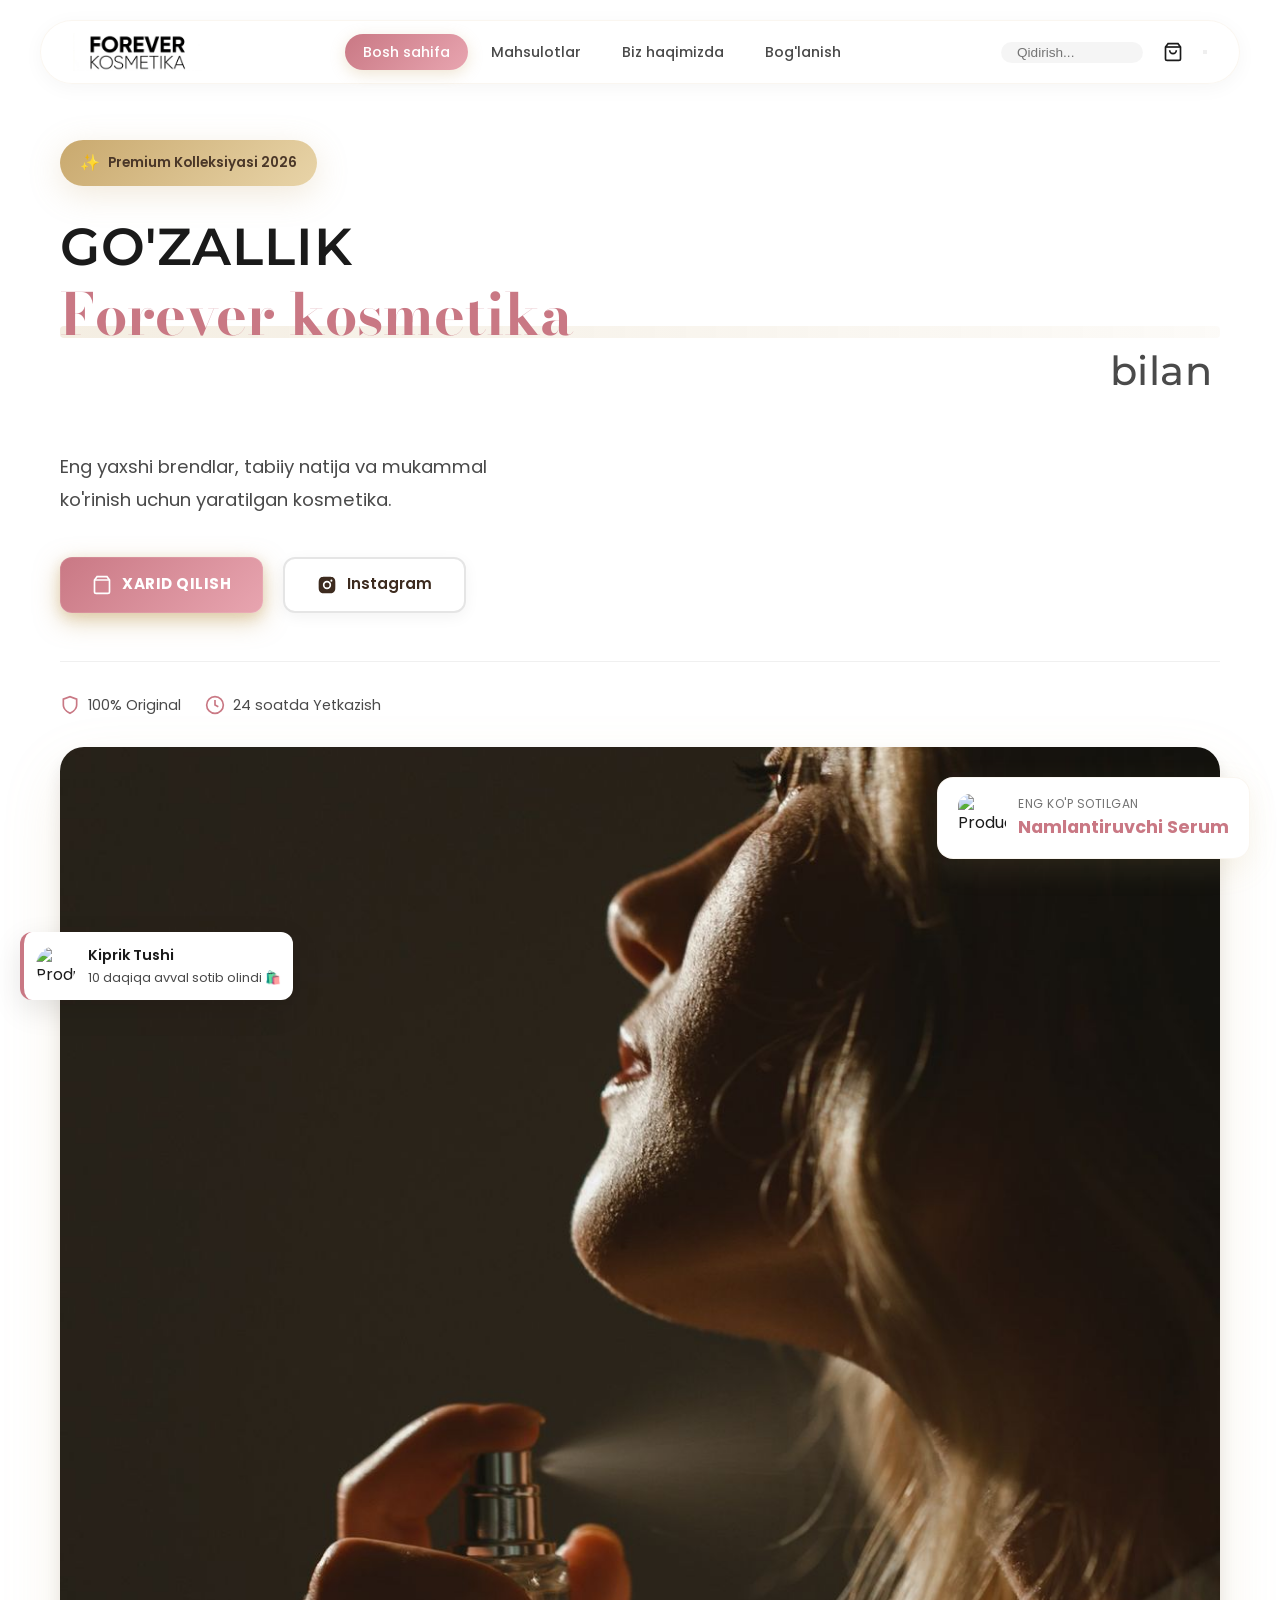
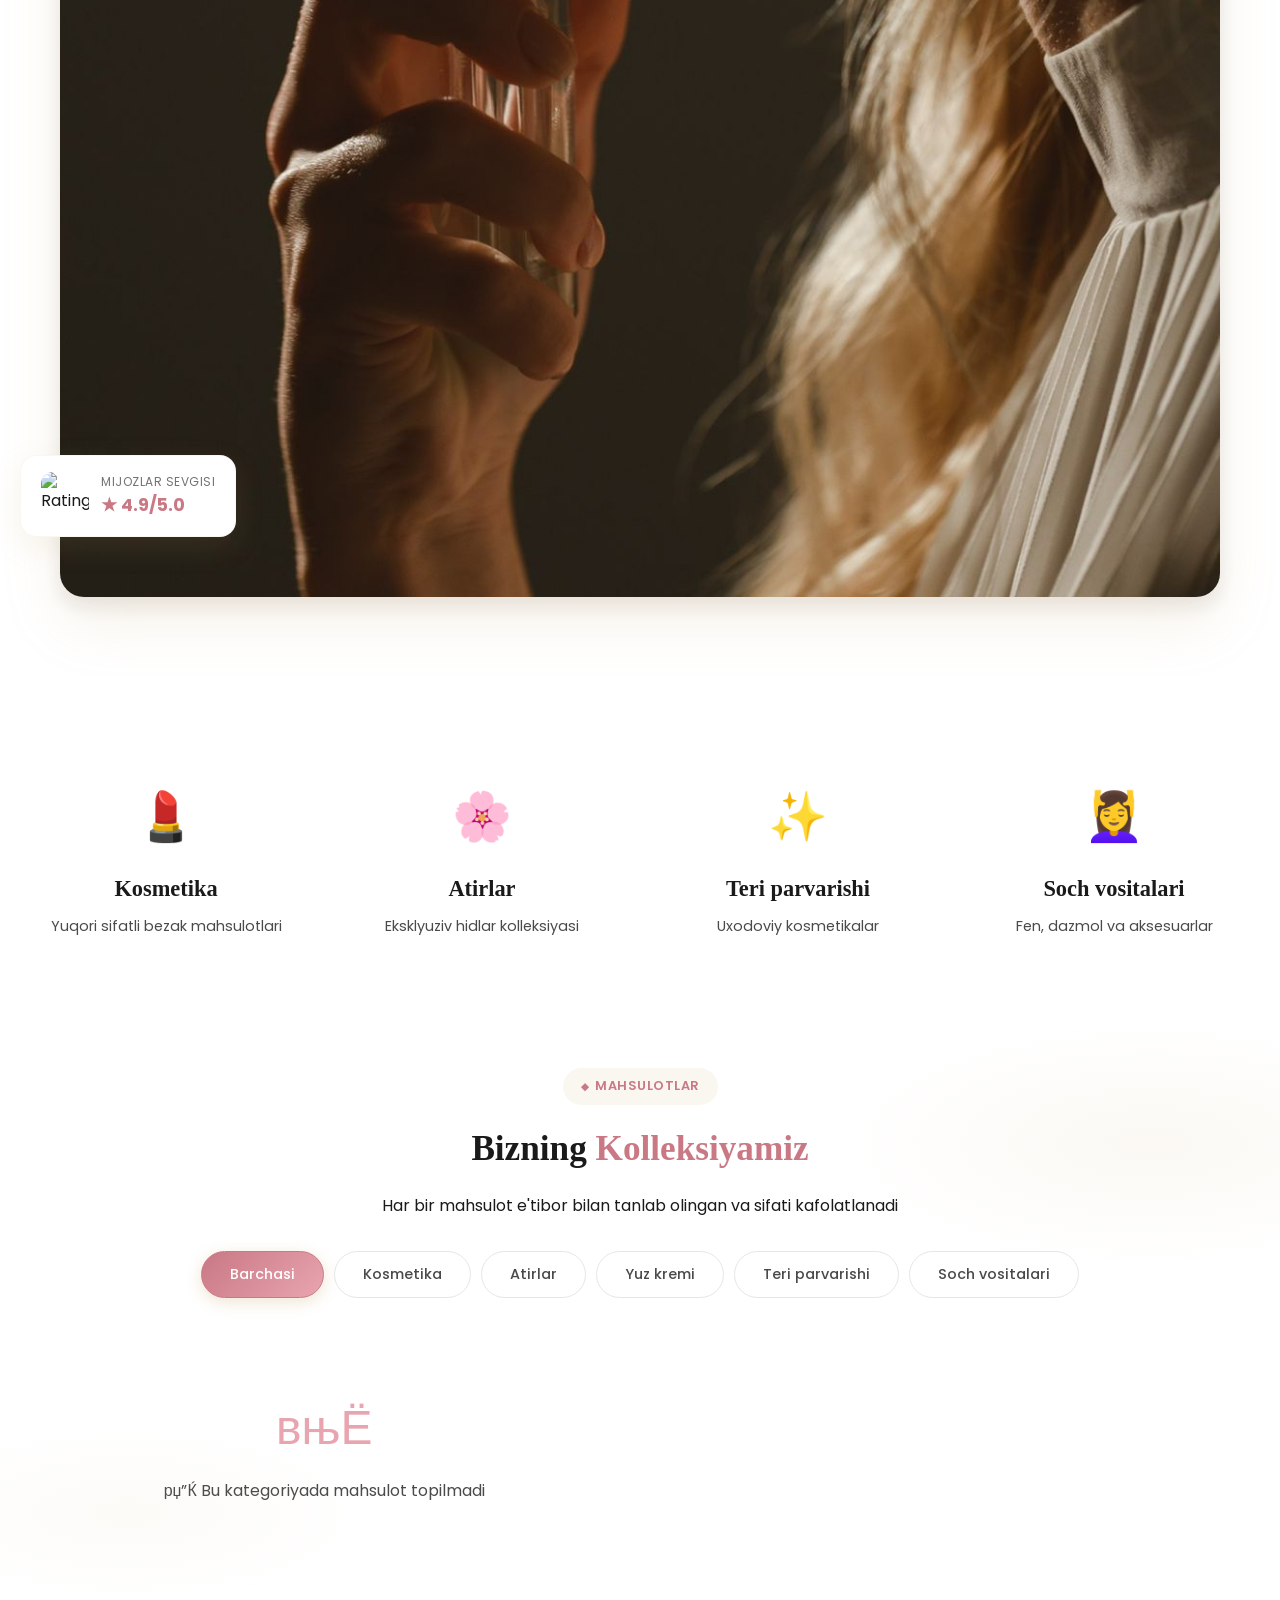
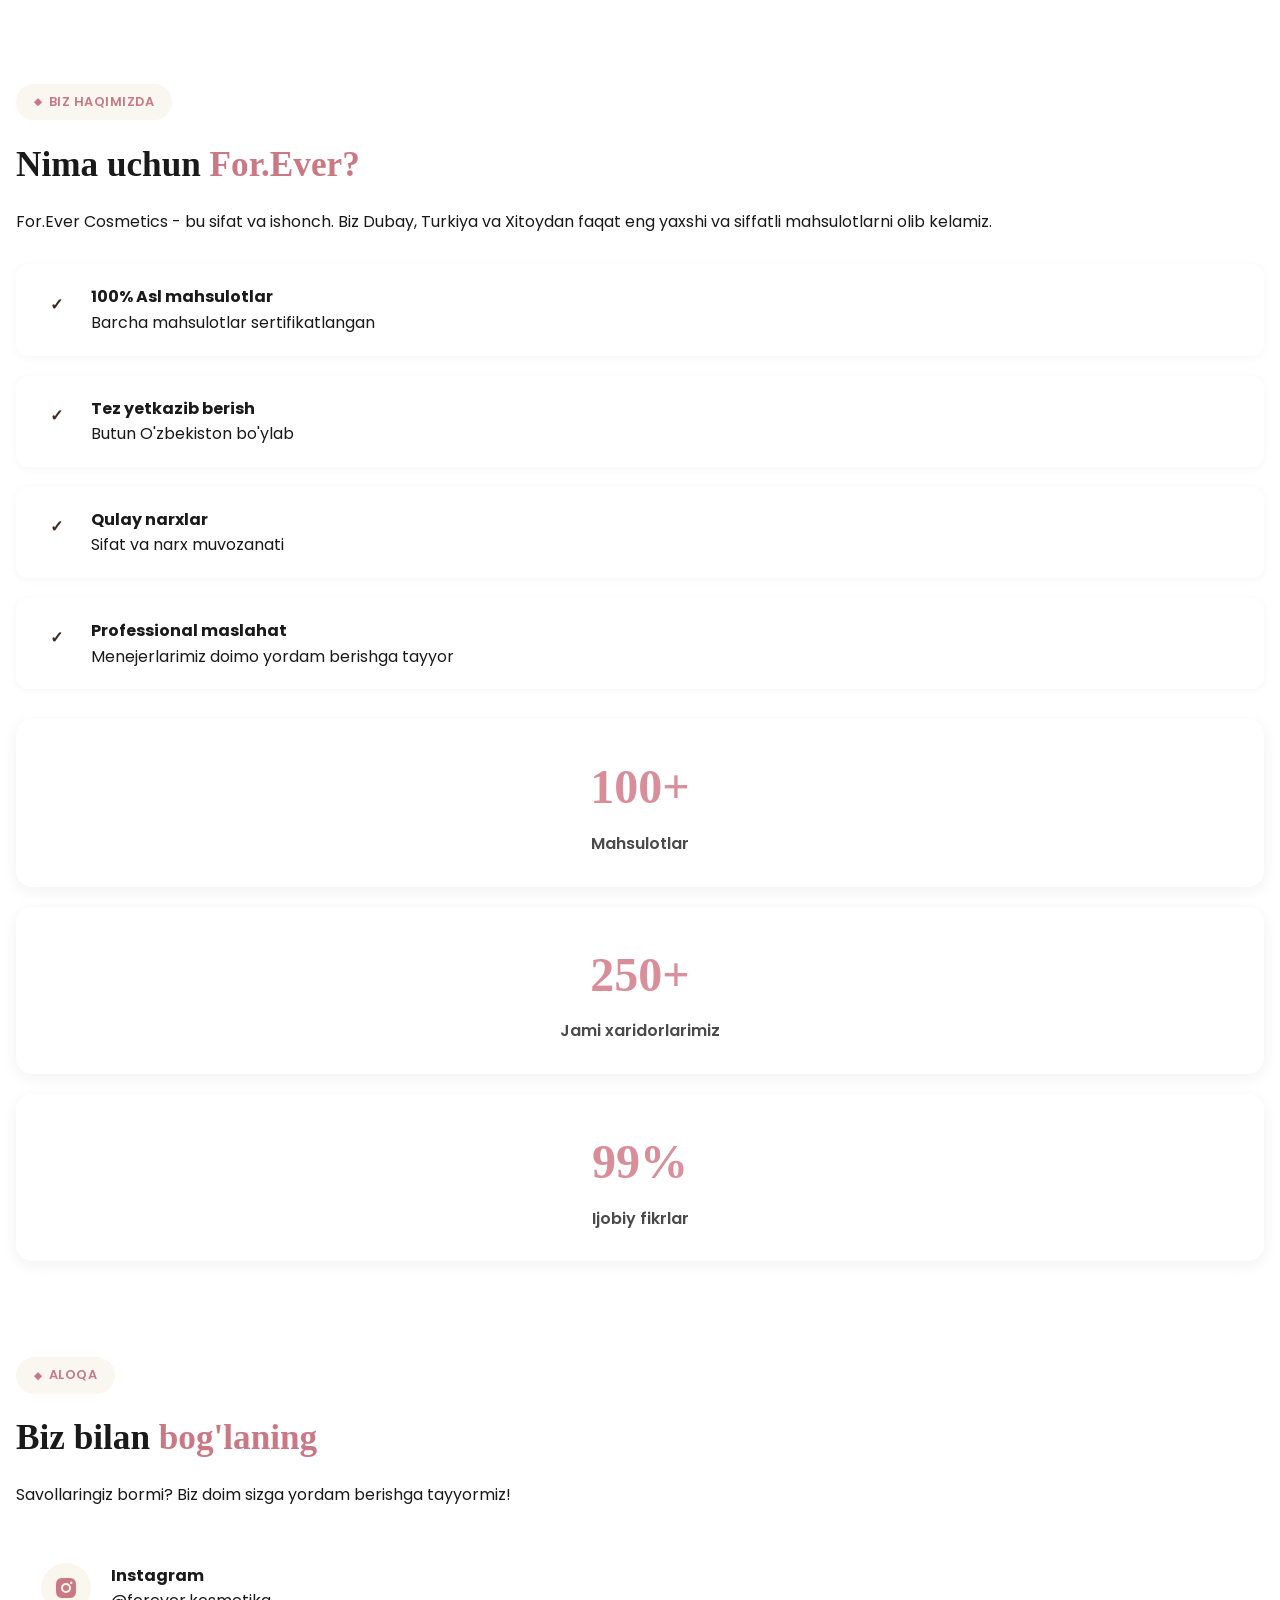
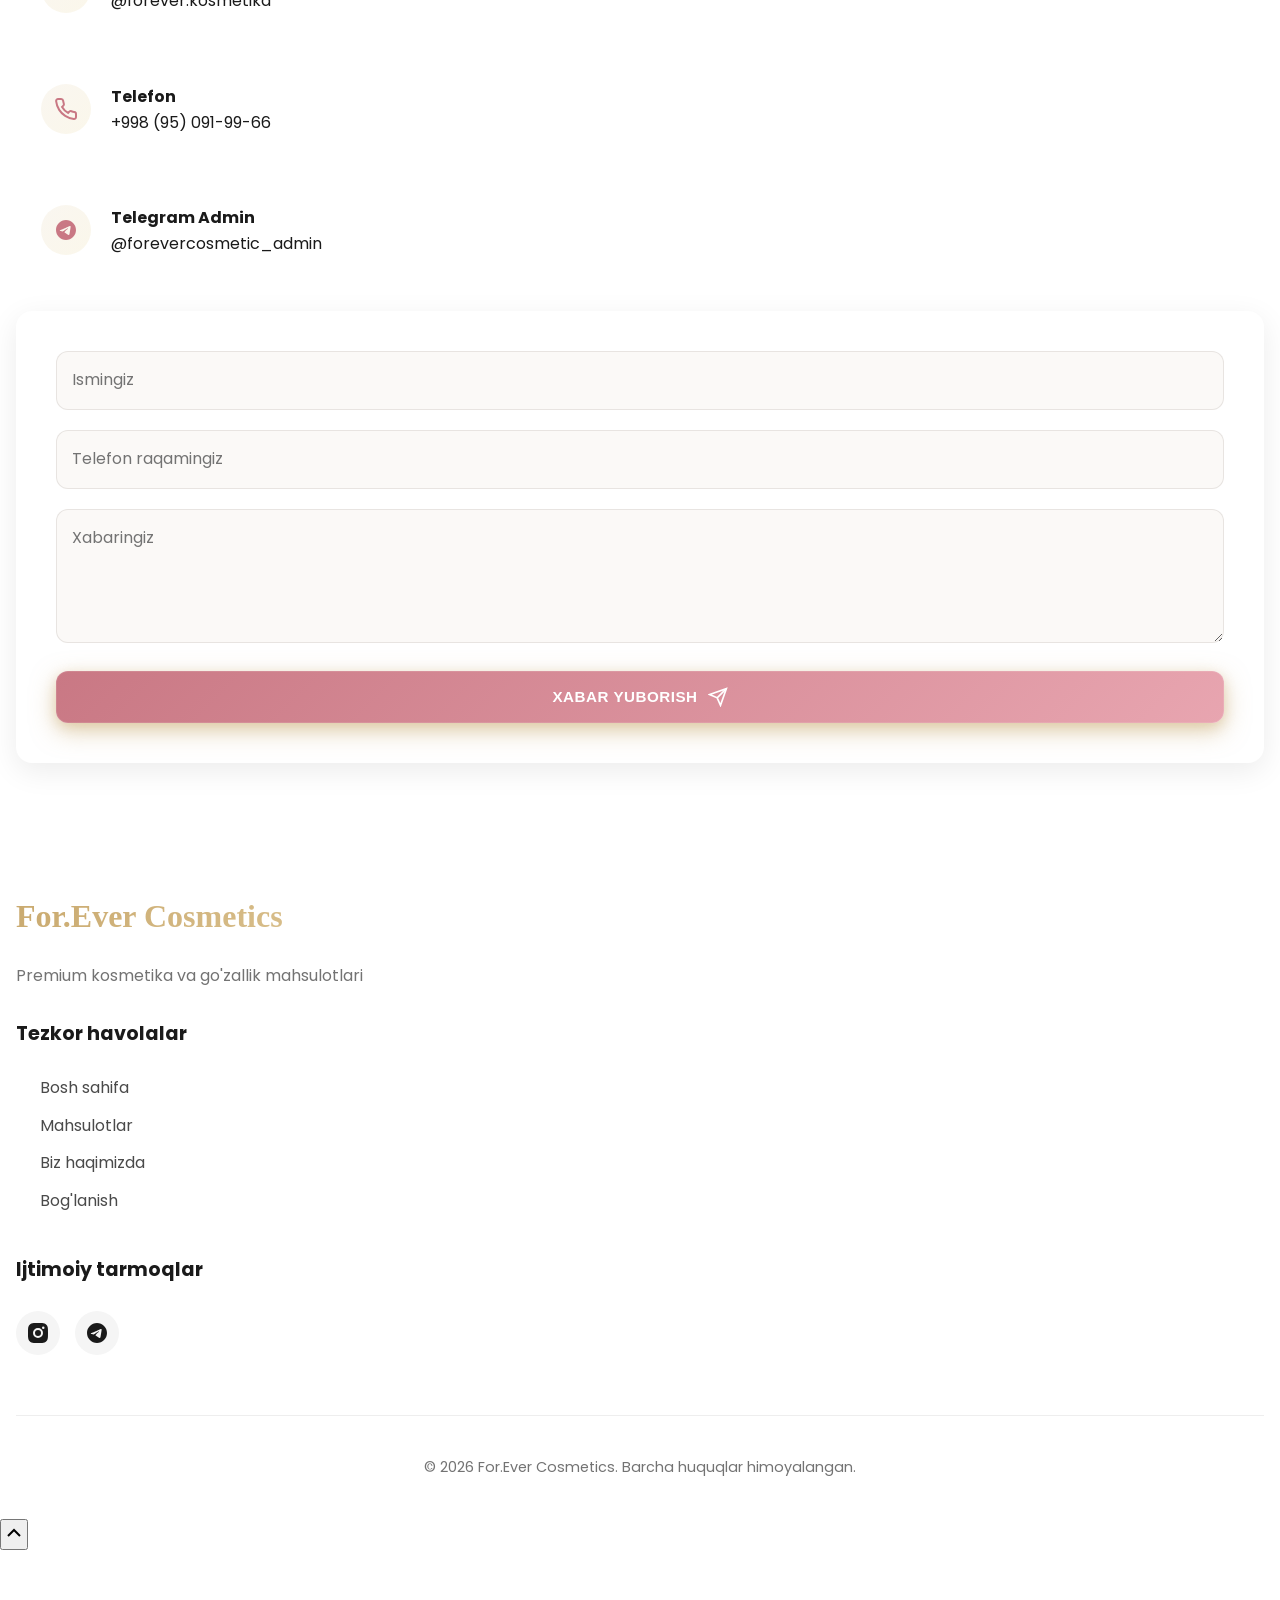
==== commit ea0ef66c: "fix: hero section desktop white bg, remove decorations - mobile preserved" ====
--- a/index.html
+++ b/index.html
@@ -10,7 +10,7 @@
     <link rel="icon" href="favicon.ico" type="image/x-icon">
     <link rel="icon" href="favicon-32x32.png" type="image/png" sizes="32x32">
     <link rel="apple-touch-icon" href="favicon-192x192.png">
-    <link rel="stylesheet" href="styles.css?v=6465039206">
+    <link rel="stylesheet" href="styles.css?v=160420261600">
     <link rel="preconnect" href="https://fonts.googleapis.com">
     <link rel="preconnect" href="https://fonts.gstatic.com" crossorigin>
     <link href="https://fonts.googleapis.com/css2?family=Bodoni+Moda:ital,opsz,wght@0,6..96,400..900;1,6..96,400..900&family=Montserrat:wght@300;400;500;600;700&family=Poppins:wght@300;400;500;600;700;800;900&display=swap" rel="stylesheet">
@@ -453,40 +453,39 @@
     <!-- Mobile Bottom Navigation -->
     <div class="mobile-bottom-nav">
         <a href="#home" class="nav-item active">
-            <svg width="24" height="24" viewBox="0 0 24 24" fill="none" stroke="currentColor" stroke-width="2">
+            <svg width="24" height="24" viewBox="0 0 24 24" fill="none" stroke="currentColor" stroke-width="1.5" stroke-linecap="round" stroke-linejoin="round">
                 <path d="M3 9l9-7 9 7v11a2 2 0 0 1-2 2H5a2 2 0 0 1-2-2z"></path>
                 <polyline points="9 22 9 12 15 12 15 22"></polyline>
             </svg>
             <span>Bosh sahifa</span>
         </a>
         <a href="#products" class="nav-item">
-            <svg width="24" height="24" viewBox="0 0 24 24" fill="none" stroke="currentColor" stroke-width="2">
-                <rect x="3" y="3" width="7" height="7"></rect>
-                <rect x="14" y="3" width="7" height="7"></rect>
-                <rect x="14" y="14" width="7" height="7"></rect>
-                <rect x="3" y="14" width="7" height="7"></rect>
+            <svg width="24" height="24" viewBox="0 0 24 24" fill="none" stroke="currentColor" stroke-width="1.5" stroke-linecap="round" stroke-linejoin="round">
+                <line x1="8" y1="6" x2="21" y2="6"></line>
+                <line x1="8" y1="12" x2="21" y2="12"></line>
+                <line x1="8" y1="18" x2="21" y2="18"></line>
+                <circle cx="3" cy="6" r="1.2"></circle>
+                <circle cx="3" cy="12" r="1.2"></circle>
+                <circle cx="3" cy="18" r="1.2"></circle>
             </svg>
             <span>Katalog</span>
         </a>
-        <a href="https://www.instagram.com/forever.kosmetika/" target="_blank" class="nav-item">
-            <svg width="24" height="24" viewBox="0 0 24 24" fill="currentColor">
-                <path d="M12 2c2.717 0 3.056.01 4.122.06 1.065.05 1.79.217 2.428.465.66.254 1.216.598 1.772 1.153a4.908 4.908 0 0 1 1.153 1.772c.247.637.415 1.363.465 2.428.047 1.066.06 1.405.06 4.122 0 2.717-.01 3.056-.06 4.122-.05 1.065-.218 1.79-.465 2.428a4.883 4.883 0 0 1-1.153 1.772 4.915 4.915 0 0 1-1.772 1.153c-.637.247-1.363.415-2.428.465-1.066.047-1.405.06-4.122.06-2.717 0-3.056-.01-4.122-.06-1.065-.05-1.79-.218-2.428-.465a4.89 4.89 0 0 1-1.772-1.153 4.904 4.904 0 0 1-1.153-1.772c-.248-.637-.415-1.363-.465-2.428C2.013 15.056 2 14.717 2 12c0-2.717.01-3.056.06-4.122.05-1.066.217-1.79.465-2.428a4.88 4.88 0 0 1 1.153-1.772A4.897 4.897 0 0 1 5.45 2.525c.638-.248 1.362-.415 2.428-.465C8.944 2.013 9.283 2 12 2zm0 5a5 5 0 1 0 0 10 5 5 0 0 0 0-10zm6.5-.25a1.25 1.25 0 0 0-2.5 0 1.25 1.25 0 0 0 2.5 0zM12 9a3 3 0 1 1 0 6 3 3 0 0 1 0-6z"></path>
-            </svg>
-            <span>Instagram</span>
-        </a>
+
         <a href="cart.html" class="nav-item cart-btn-mobile">
             <div class="nav-icon-wrapper">
-                <svg width="24" height="24" viewBox="0 0 24 24" fill="none" stroke="currentColor" stroke-width="2">
-                    <path d="M6 2L3 6v14a2 2 0 0 0 2 2h14a2 2 0 0 0 2-2V6l-3-4H6z"></path>
-                    <path d="M3 6h18"></path>
-                    <path d="M16 10a4 4 0 0 1-8 0"></path>
+                <svg width="24" height="24" viewBox="0 0 24 24" fill="none" stroke="currentColor" stroke-width="1.5" stroke-linecap="round" stroke-linejoin="round">
+                    <path d="M2.5 10H21.5L20 21H4L2.5 10Z" />
+                    <path d="M7 10V7a5 5 0 0 1 10 0v3" />
+                    <path d="M12 14V18" />
+                    <path d="M16 14V18" />
+                    <path d="M8 14V18" />
                 </svg>
                 <span class="cart-count">0</span>
             </div>
             <span>Savat</span>
         </a>
         <a href="profile.html" class="nav-item">
-            <svg width="24" height="24" viewBox="0 0 24 24" fill="none" stroke="currentColor" stroke-width="2">
+            <svg width="24" height="24" viewBox="0 0 24 24" fill="none" stroke="currentColor" stroke-width="1.5" stroke-linecap="round" stroke-linejoin="round">
                 <path d="M20 21v-2a4 4 0 0 0-4-4H8a4 4 0 0 0-4 4v2"></path>
                 <circle cx="12" cy="7" r="4"></circle>
             </svg>
--- a/styles.css
+++ b/styles.css
@@ -35,14 +35,14 @@
     
     /* --- BACKGROUND PALETTE --- */
     /* Clean, premium backgrounds (Nude Theme) */
-    --bg-white: #FFF9F5;
-    --bg-cream: #FFF5EF;
-    --bg-beige: #FDF0E8;
-    --bg-warm: #FFFAF7;
+    --bg-white: #FFFFFF;
+    --bg-cream: #FFFFFF;
+    --bg-beige: #FFFFFF;
+    --bg-warm: #FFFFFF;
     --bg-elevated: #FFFFFF;
-    --bg-primary: #FFF9F5;
-    --bg-secondary: #FFF0EA;
-    --bg-card: #F9EFEC;
+    --bg-primary: #FFFFFF;
+    --bg-secondary: #FFFFFF;
+    --bg-card: #FFFFFF;
     
     /* --- TEXT COLORS --- */
     /* High contrast for readability */
@@ -128,15 +128,15 @@
     --divider: linear-gradient(90deg, transparent, #E5E5E5, transparent);
     
     /* Hero Section */
-    --hero-bg: linear-gradient(180deg, #F5EDE6 0%, #EFE3D8 100%);
+    --hero-bg: #FFFFFF;
     --hero-accent: rgba(201, 169, 110, 0.1);
-    --hero-glow: radial-gradient(circle at 30% 50%, rgba(201, 169, 110, 0.15) 0%, transparent 50%);
+    --hero-glow: transparent;
     
     /* Footer */
-    --footer-bg: #1A1A1A;
-    --footer-text: #FFFFFF;
-    --footer-muted: #A3A3A3;
-    --footer-link: #D4D4D4;
+    --footer-bg: #FFFFFF;
+    --footer-text: #1A1A1A;
+    --footer-muted: #737373;
+    --footer-link: #4A4A4A;
     --footer-link-hover: #9B7BFF;
     
     /* Status Colors */
@@ -327,7 +327,7 @@
    ================================ */
 .hero {
     min-height: 100vh;
-    background: var(--hero-bg);
+    background: #FFFFFF;
     padding-top: 140px;
     padding-bottom: 100px;
     display: flex;
@@ -336,50 +336,15 @@
     overflow: hidden;
 }
 
-/* Soft gradient overlay */
+/* Soft gradient overlay - disabled for white desktop bg */
 .hero::before {
-    content: '';
-    position: absolute;
-    inset: 0;
-    background: 
-        radial-gradient(ellipse 80% 50% at 20% 40%, rgba(201, 169, 110, 0.12) 0%, transparent 50%),
-        radial-gradient(ellipse 60% 40% at 80% 60%, rgba(61, 43, 31, 0.06) 0%, transparent 50%);
-    pointer-events: none;
-}
-
-/* Decorative elements */
-.hero-decoration {
-    position: absolute;
-    width: 100%;
-    height: 100%;
-    top: 0;
-    left: 0;
-    pointer-events: none;
-    overflow: hidden;
-}
-
-.hero-decoration::before {
-    content: '';
-    position: absolute;
-    width: 500px;
-    height: 500px;
-    border: 1px solid rgba(201, 169, 110, 0.15);
-    border-radius: 50%;
-    top: -100px;
-    right: -100px;
-    animation: rotate 30s linear infinite;
-}
-
-.hero-decoration::after {
-    content: '';
-    position: absolute;
-    width: 300px;
-    height: 300px;
-    border: 1px solid rgba(212, 175, 55, 0.2);
-    border-radius: 50%;
-    bottom: -50px;
-    left: -50px;
-    animation: rotate 25s linear infinite reverse;
+    display: none;
+}
+
+/* Decorative elements - disabled for white desktop bg */
+.hero-decoration,
+.hero-decoration-2 {
+    display: none;
 }
 
 @keyframes rotate {
@@ -393,7 +358,7 @@
     padding: 0 60px;
     display: grid;
     grid-template-columns: 1fr 1fr;
-    gap: 100px;
+    gap: 40px;
     align-items: center;
     width: 100%;
     position: relative;
@@ -406,6 +371,8 @@
     flex-direction: column;
     gap: 32px;
     animation: fadeInUp 1s ease-out;
+    width: 100%;
+    flex: 1;
 }
 
 @keyframes fadeInUp {
@@ -789,13 +756,15 @@
     justify-content: center;
     align-items: center;
     animation: fadeInUp 1s ease-out 0.2s both;
+    width: 100%;
+    flex: 1;
 }
 
 /* Main Image Container */
 .hero-image-wrapper {
     position: relative;
     width: 100%;
-    max-width: 480px;
+    max-width: 100%;
     aspect-ratio: 4 / 5;
     border-radius: 24px;
     overflow: hidden;
@@ -804,15 +773,9 @@
         0 10px 20px rgba(61, 43, 31, 0.1);
 }
 
-/* Decorative frame behind image */
+/* Decorative frame behind image - disabled for white bg */
 .hero-image-wrapper::before {
-    content: '';
-    position: absolute;
-    inset: -20px;
-    background: linear-gradient(135deg, rgba(201, 169, 110, 0.1) 0%, rgba(212, 175, 55, 0.1) 100%);
-    border-radius: 30px;
-    z-index: -1;
-    transform: rotate(-3deg);
+    display: none;
 }
 
 .hero-img {
@@ -902,7 +865,7 @@
     }
 
     .hero-content {
-        order: 1;
+        order: 0;
         align-items: center;
     }
 
@@ -915,7 +878,7 @@
     }
 
     .hero-visual {
-        order: 0;
+        order: 1;
         max-width: 400px;
         margin: 0 auto;
     }
@@ -1157,6 +1120,13 @@
     gap: 24px;
 }
 
+/* Desktop layout - 2 columns for larger screens */
+@media (min-width: 1024px) {
+    .products-grid {
+        grid-template-columns: repeat(2, 1fr);
+    }
+}
+
 .product-card {
     background: var(--card-bg);
     border-radius: 16px;
@@ -1181,6 +1151,13 @@
     overflow: hidden;
     background: var(--hero-bg);
     flex-shrink: 0;
+}
+
+/* Desktop image sizing - ensure proper display */
+@media (min-width: 1024px) {
+    .product-image {
+        min-height: 300px;
+    }
 }
 
 .product-image img {
@@ -1420,9 +1397,7 @@
     content: '';
     position: absolute;
     inset: 0;
-    background: 
-        radial-gradient(ellipse 50% 40% at 10% 30%, rgba(201, 169, 110, 0.06) 0%, transparent 50%),
-        radial-gradient(ellipse 40% 30% at 85% 70%, rgba(201, 169, 110, 0.04) 0%, transparent 50%);
+    background: transparent;
     pointer-events: none;
 }
 
@@ -1505,8 +1480,7 @@
     content: '';
     position: absolute;
     inset: 0;
-    background: 
-        radial-gradient(ellipse 60% 50% at 50% 50%, rgba(201, 169, 110, 0.05) 0%, transparent 70%);
+    background: transparent;
     pointer-events: none;
 }
 
@@ -1696,12 +1670,12 @@
 .social-icon {
     width: 44px;
     height: 44px;
-    background: rgba(255, 255, 255, 0.1);
+    background: #f5f5f5;
     border-radius: 50%;
     display: flex;
     align-items: center;
     justify-content: center;
-    color: white;
+    color: #1A1A1A;
     transition: var(--transition-base);
     border: 1px solid transparent;
 }
@@ -1716,7 +1690,7 @@
 .footer-bottom {
     text-align: center;
     padding-top: 40px;
-    border-top: 1px solid rgba(255, 255, 255, 0.1);
+    border-top: 1px solid #eeeeee;
     color: var(--footer-muted);
     font-size: 0.9rem;
 }
@@ -3882,6 +3856,18 @@
         min-height: 100vh;
         padding-top: 80px;
         padding-bottom: 60px;
+        background: var(--hero-bg);
+    }
+
+    .hero::before {
+        display: block;
+        content: '';
+        position: absolute;
+        inset: 0;
+        background: 
+            radial-gradient(ellipse 80% 50% at 20% 40%, rgba(201, 169, 110, 0.12) 0%, transparent 50%),
+            radial-gradient(ellipse 60% 40% at 80% 60%, rgba(61, 43, 31, 0.06) 0%, transparent 50%);
+        pointer-events: none;
     }
     
     .hero-container {
@@ -4298,47 +4284,6 @@
     transition: var(--transition-fast);
 }
 
-    /* Mobile Bottom Navigation - Instagram Style */
-    .mobile-bottom-nav .nav-item:nth-child(3) {
-        position: relative;
-    }
-    
-    .mobile-bottom-nav .nav-item:nth-child(3)::before {
-        content: '';
-        position: absolute;
-        top: -2px;
-        left: 50%;
-        transform: translateX(-50%);
-        width: 60px;
-        height: 60px;
-        background: linear-gradient(135deg, #e1306c, #833ab4, #fd1d1d);
-        border-radius: 50%;
-        z-index: -1;
-        box-shadow: 0 4px 15px rgba(226, 48, 108, 0.4);
-    }
-    
-    .mobile-bottom-nav .nav-item:nth-child(3) svg {
-        color: white;
-        width: 28px;
-        height: 28px;
-    }
-    
-    .mobile-bottom-nav .nav-item:nth-child(3) span {
-        color: #e1306c;
-        font-weight: 600;
-        font-size: 0.7rem;
-        margin-top: 2px;
-    }
-    
-    .mobile-bottom-nav .nav-item:nth-child(3):hover {
-        background: transparent;
-        transform: scale(1.05);
-    }
-    
-    .mobile-bottom-nav .nav-item:nth-child(3):hover::before {
-        box-shadow: 0 6px 20px rgba(226, 48, 108, 0.5);
-    }
-
 .nav-icon-wrapper {
     position: relative;
     display: flex;
@@ -4928,9 +4873,9 @@
         background: rgba(255, 255, 255, 0.98) !important;
         backdrop-filter: blur(20px) !important;
         border-radius: 20px !important;
-        padding: 8px 20px !important;
+        padding: 8px 16px !important;
         justify-content: center !important;
-        box-shadow: 0 4px 20px rgba(0, 0, 0, 0.08) !important;
+        box-shadow: 0 4px 20px rgba(0,0,0,0.08) !important;
         border: 1px solid rgba(255, 255, 255, 0.5) !important;
         min-height: 60px !important;
     }
@@ -4944,13 +4889,12 @@
         height: 34px !important;
     }
     
-    /* Hide desktop elements */
     .nav-menu-wrapper, 
     .header-actions:not(.mobile-search-active .header-actions) {
         display: none !important;
     }
     
-    /* SECRET LOGO SEARCH - MOBILE ONLY */
+    /* SECRET LOGO SEARCH */
     .header.mobile-search-active .logo {
         display: none !important;
     }
@@ -4959,46 +4903,136 @@
         display: flex !important;
         position: static !important;
         width: 100% !important;
-        right: auto !important;
-        top: auto !important;
-        transform: none !important;
-    }
-    
-    .header.mobile-search-active .search-wrapper {
-        display: flex !important;
-        width: 100% !important;
-        opacity: 1 !important;
-        visibility: visible !important;
     }
     
     .header.mobile-search-active .search-input {
-        display: block !important;
-        width: 100% !important;
         background: var(--bg-white) !important;
         border: 1.5px solid var(--accent-color) !important;
         border-radius: 12px !important;
         padding: 10px 15px !important;
-        font-size: 1rem !important;
-    }
-    
+    }
+
     /* --- HERO SECTION --- */
     .hero {
         padding-top: 100px !important;
-        padding-bottom: 60px !important;
-        background: var(--bg-primary) !important;
+        padding-bottom: 40px !important;
+        background: var(--bg-primary) !important; /* Pure White background */
+        position: relative !important;
+        overflow: hidden !important;
+        min-height: auto !important;
+    }
+    
+    .hero-container {
+        position: relative !important;
+        z-index: 10 !important;
+        width: 100% !important;
+        padding: 0 15px !important;
+    }
+
+    .hero-content {
+        background: transparent !important; /* Remove Glass Overlay */
+        backdrop-filter: none !important;
+        -webkit-backdrop-filter: none !important;
+        padding: 35px 0px !important;
+        border-radius: 0 !important;
+        border: none !important;
+        margin-bottom: 20px !important;
+        box-shadow: none !important;
+    }
+
+    /* BACKGROUND ATMOSPHERE SLIDER REMOVED */
+    .hero-visual {
+        display: none !important;
+    }
+
+    .hero-img {
+        object-fit: cover !important;
+        filter: brightness(1.05) contrast(0.9) sepia(0.2) !important; /* Soft, warm feeling */
+    }
+
+    .hero-badge {
+        background: #C97884 !important;
+        color: white !important;
+        border: none !important;
+        padding: 8px 16px !important;
+        font-weight: 700 !important;
+        margin-bottom: 15px !important;
+        box-shadow: 0 2px 10px rgba(201, 120, 132, 0.2) !important;
     }
     
     .hero-title {
-        font-size: 2.2rem !important;
-        line-height: 1.2 !important;
-        text-align: center !important;
-        margin-bottom: 20px !important;
+        font-size: 2.1rem !important;
+        line-height: 1.15 !important;
+        color: #3D2B1F !important; /* Premium Dark Brown */
+        font-weight: 800 !important;
+        text-shadow: none !important; /* Clean premium look */
+    }
+
+    .hero-subtitle {
+        font-size: 0.95rem !important;
+        color: #5D4B3F !important;
+        font-weight: 500 !important;
+        text-shadow: none !important;
+        margin-bottom: 25px !important;
+    }
+    
+    .accent-text { color: #C97884 !important; }
+    .title-part-1, .title-part-2 { color: #3D2B1F !important; }
+
+    .hero-actions {
+        margin-top: 5px !important;
+        gap: 12px !important;
+    }
+
+    .hero-trust {
+        margin-top: 30px !important;
+        color: #3D2B1F !important;
+        opacity: 0.8 !important;
+    }
+
+    .trust-item {
+        color: #3D2B1F !important;
+        font-weight: 600 !important;
     }
     
     .title-part-1 { font-size: 0.85em !important; }
-    .title-part-2 { font-size: 0.7em !important; display: block !important; margin-top: 5px !important; }
-    .accent-text { font-size: 1.1em !important; display: block !important; }
-    
+    .title-part-2 { 
+        font-size: 0.7em !important; 
+        display: block !important; 
+        margin-top: 5px !important;
+    }
+    .accent-text { 
+        font-size: 1.1em !important; 
+        display: block !important;
+    }
+
+    /* Instagram Hero Button Fix */
+    .hero-actions {
+        flex-direction: column !important;
+        gap: 12px !important;
+    }
+
+    .hero-actions .btn-secondary {
+        display: flex !important;
+        background: #FFF0EA !important; /* Soft Rose Background */
+        color: #3D2B1F !important;
+        border: 1.5px solid #C97884 !important;
+        border-radius: 16px !important;
+        padding: 18px !important;
+        box-shadow: 0 4px 15px rgba(201, 120, 132, 0.15) !important;
+        justify-content: center !important;
+        font-weight: 700 !important;
+    }
+    
+    .hero-actions::after {
+        display: none !important; /* Remove old redundant pseudo-button */
+    }
+
+    /* --- SIDE ELEMENTS --- */
+    .sticky-buy-button {
+        display: none !important; /* Marked with X in user screenshot */
+    }
+
     /* --- GRID SYSTEMS --- */
     .categories-grid {
         display: grid !important;
@@ -5020,18 +5054,61 @@
         left: 12px !important;
         right: 12px !important;
         width: auto !important;
-        margin: 0 !important;
-        padding: 10px 0 14px !important;
+        padding: 6px 0 !important;
+        min-height: 58px !important; 
         justify-content: space-around !important;
         background: rgba(255, 255, 255, 0.98) !important;
         backdrop-filter: blur(20px) !important;
-        box-shadow: 0 -4px 25px rgba(0, 0, 0, 0.1) !important;
+        box-shadow: 0 -4px 20px rgba(0, 0, 0, 0.08) !important;
         border: 1px solid rgba(255, 255, 255, 0.5) !important;
-        border-radius: 24px !important;
+        border-radius: 20px !important;
         z-index: 2005 !important;
     }
-    
+
+    .nav-item {
+        padding: 4px 8px !important;
+        gap: 2px !important;
+        border-radius: 12px !important;
+    }
+
+    .nav-item.active {
+        background: rgba(201, 120, 132, 0.1) !important;
+    }
+
+    .nav-item svg {
+        width: 20px !important;
+        height: 20px !important;
+    }
+
+    .nav-item span {
+        font-size: 0.65rem !important;
+        font-weight: 600 !important;
+    }
+    
+    /* Layout Fixes */
     body {
-        padding-bottom: 90px !important;
-    }
-}
+        padding-bottom: 85px !important;
+        overflow-x: hidden !important;
+        width: 100% !important;
+    }
+
+    .about-stats {
+        grid-template-columns: repeat(2, 1fr) !important;
+        gap: 10px !important;
+    }
+
+    .about-stats .stat-card:last-child {
+        grid-column: span 2 !important;
+    }
+
+    .features-list {
+        grid-template-columns: 1fr !important;
+        gap: 12px !important;
+    }
+
+    .container {
+        padding-left: 15px !important;
+        padding-right: 15px !important;
+        overflow: hidden !important;
+    }
+}
